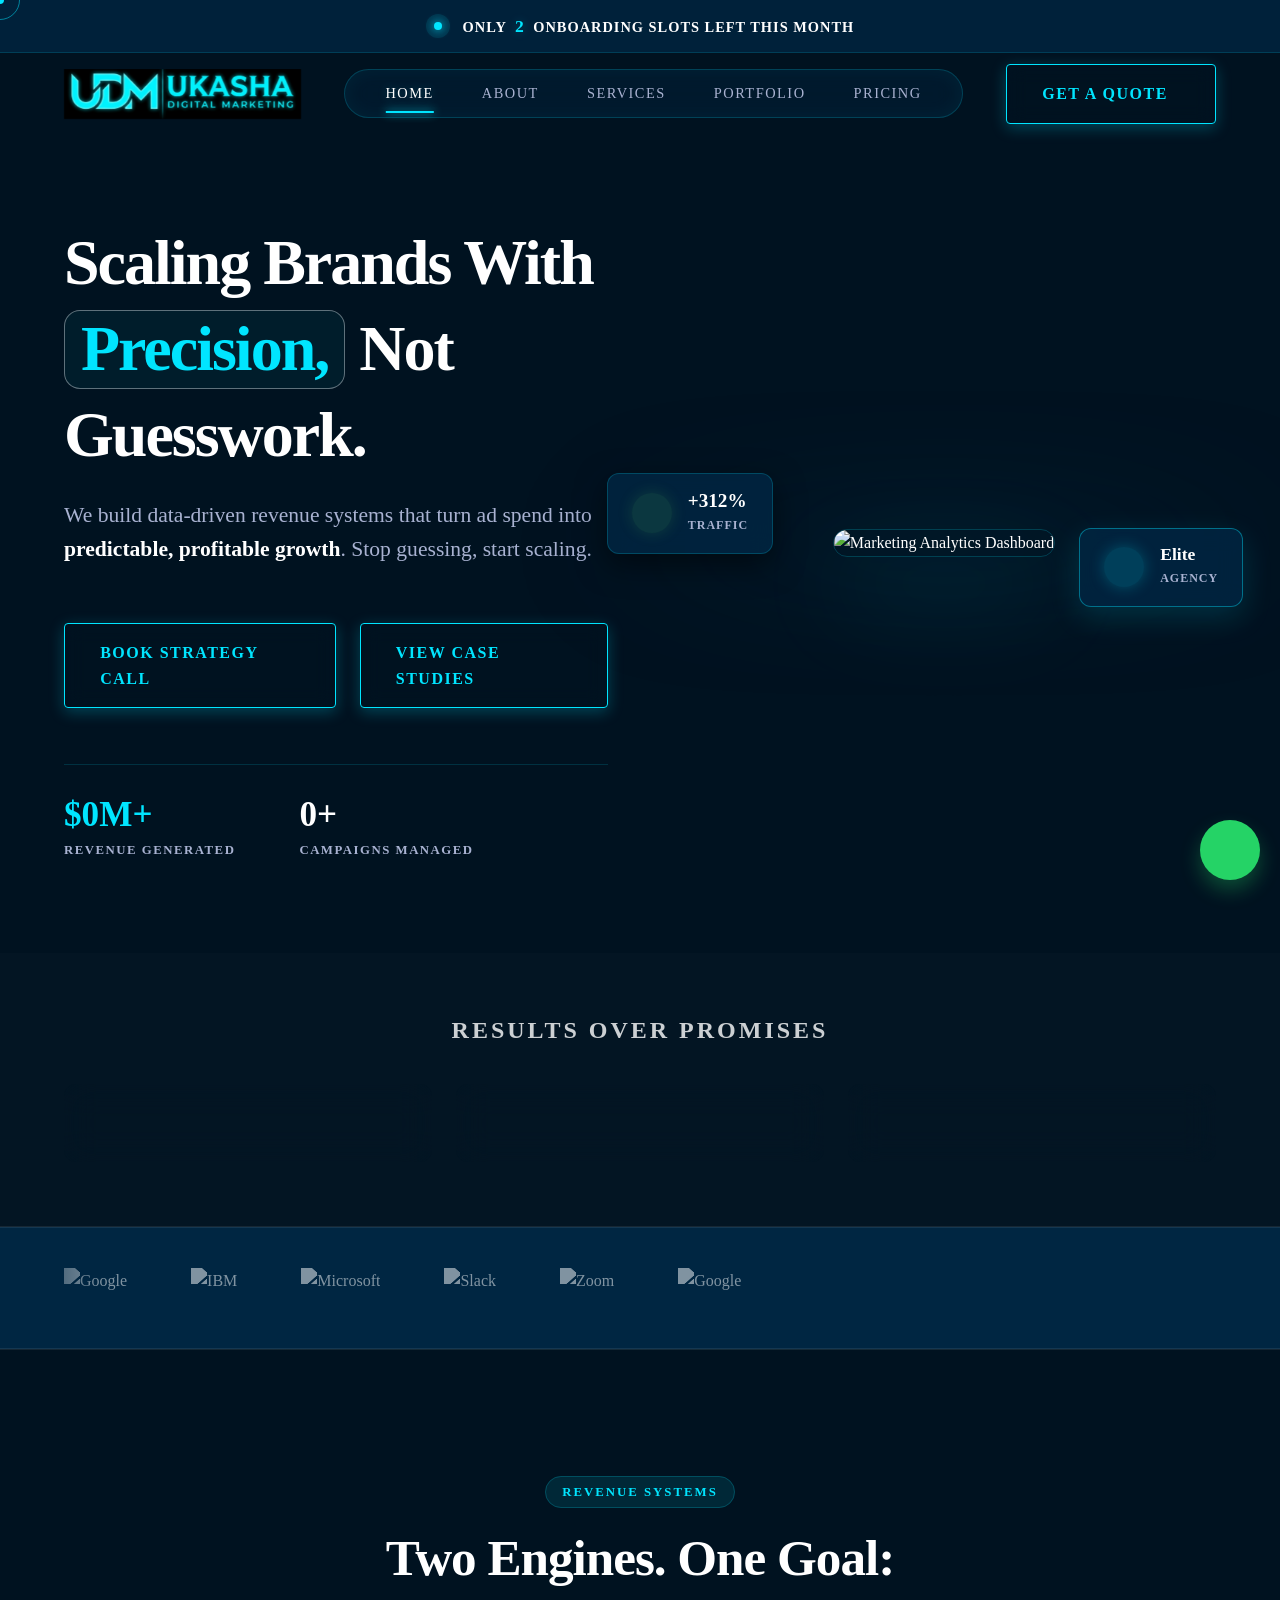
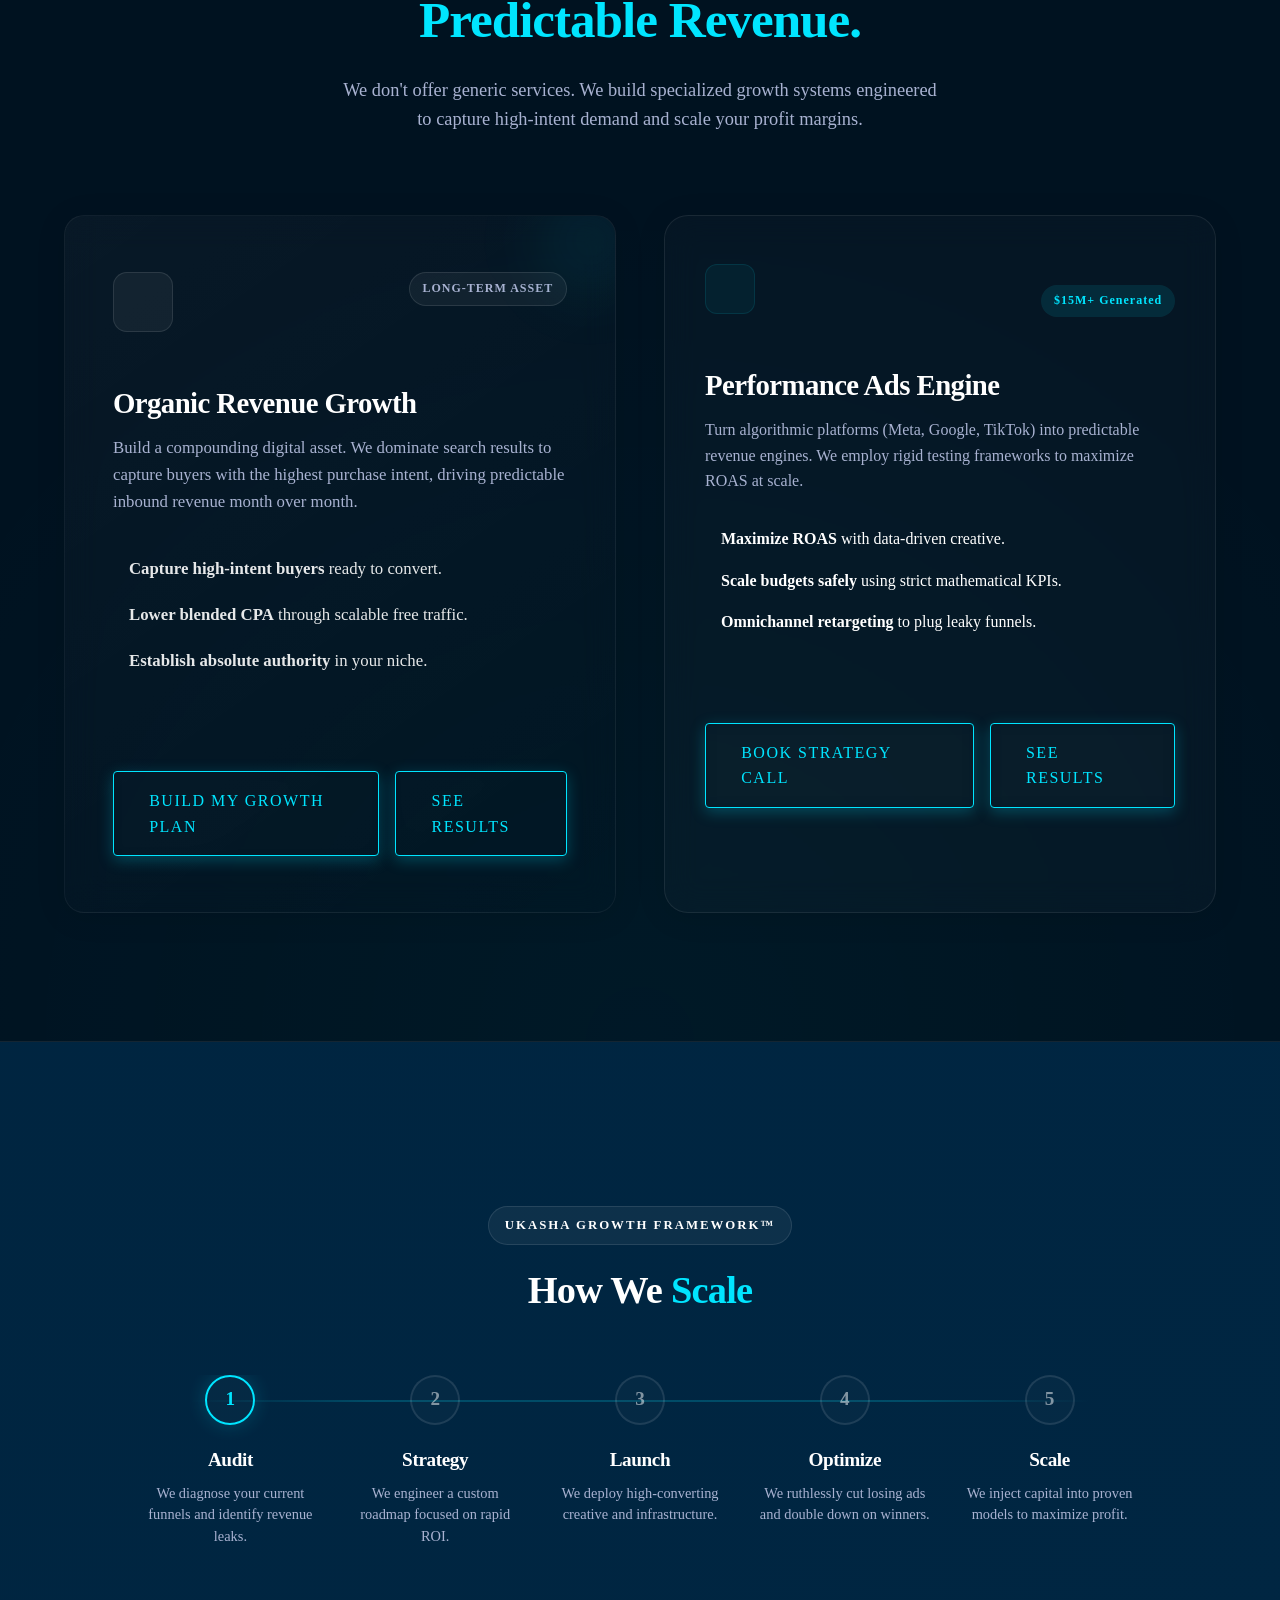
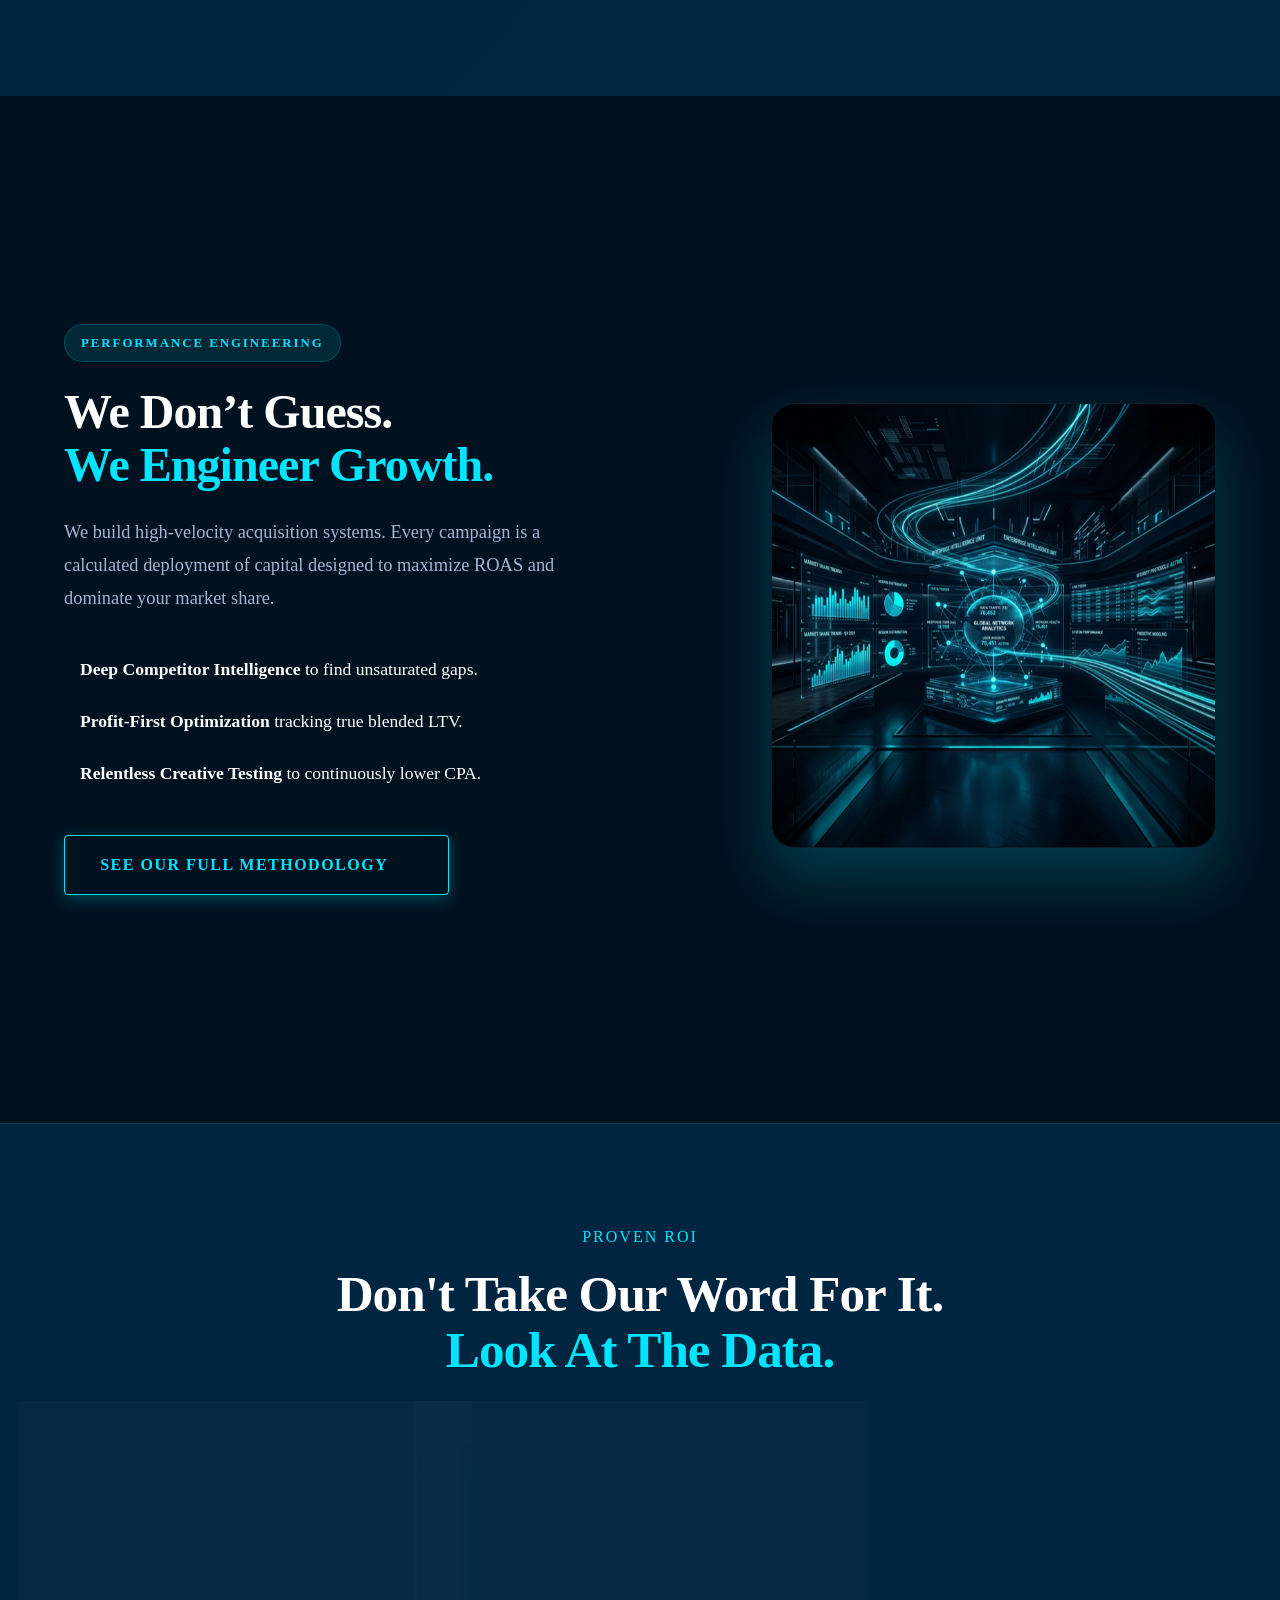
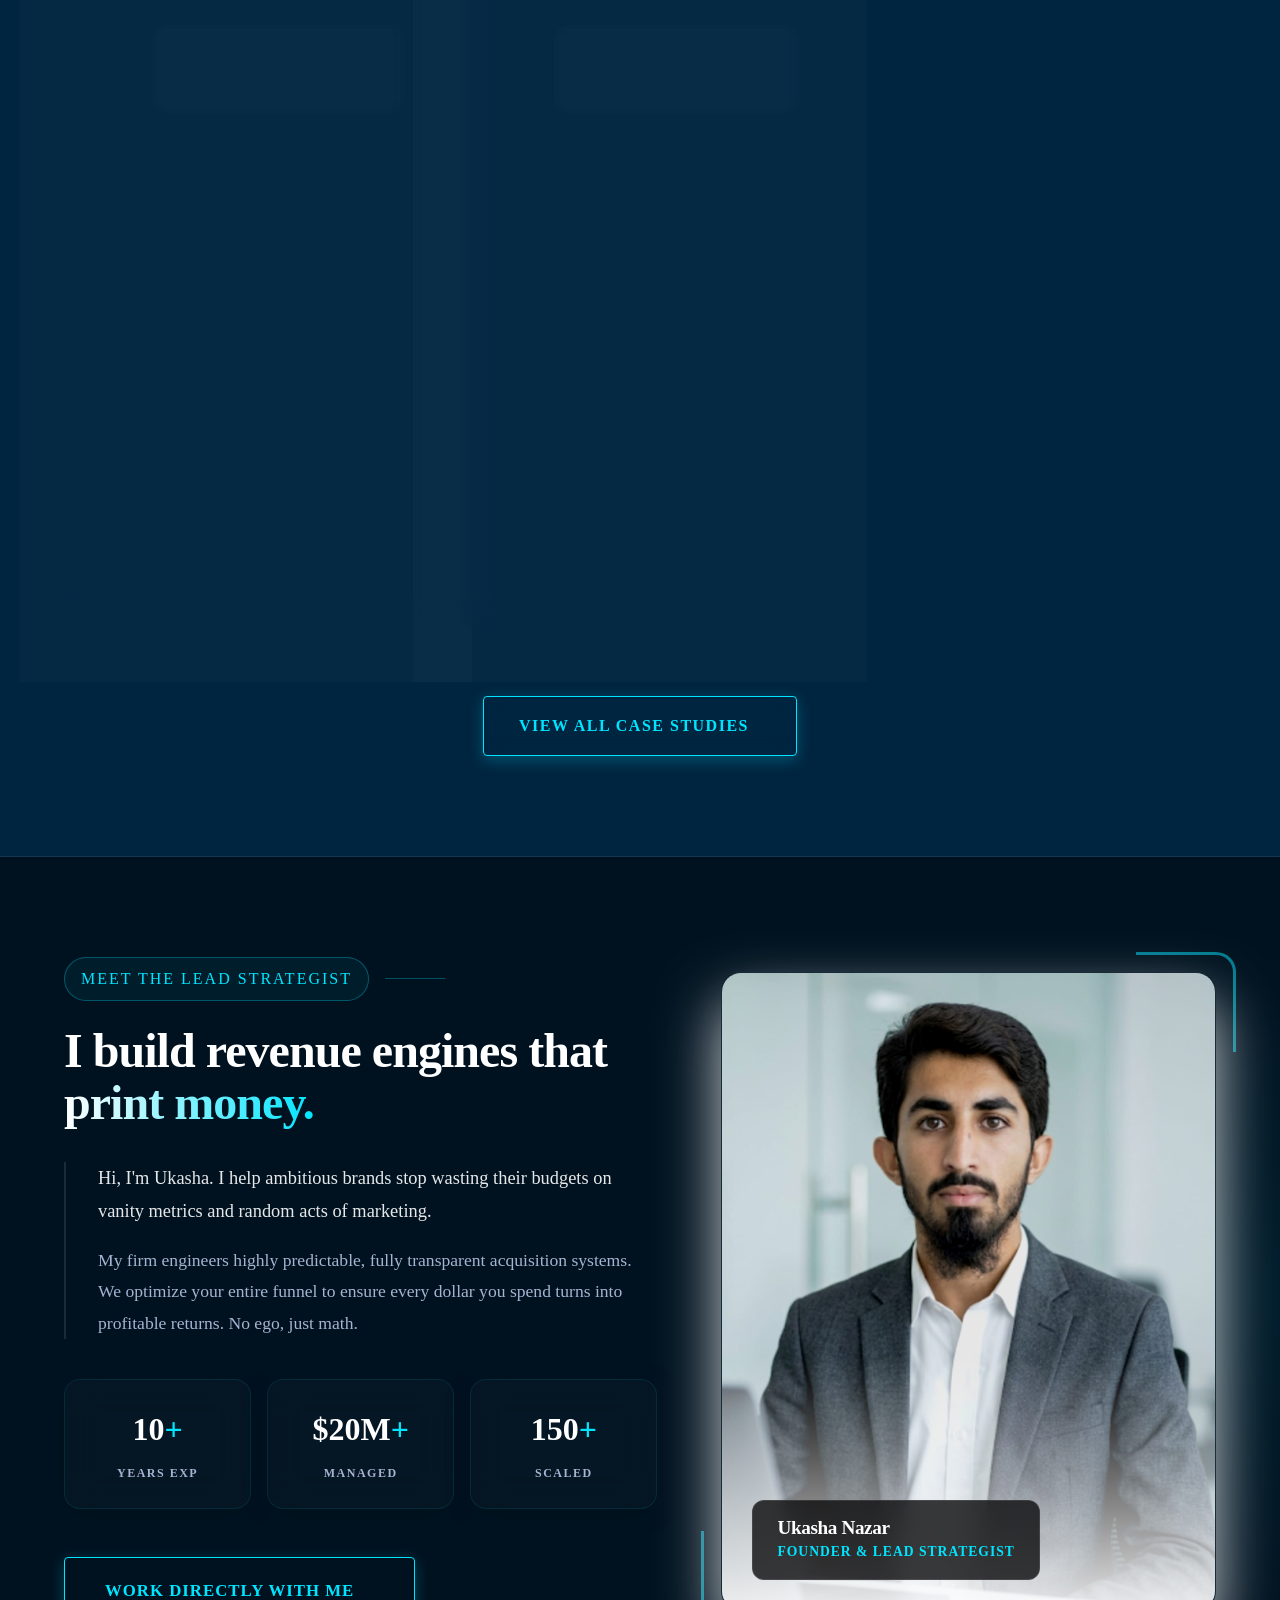
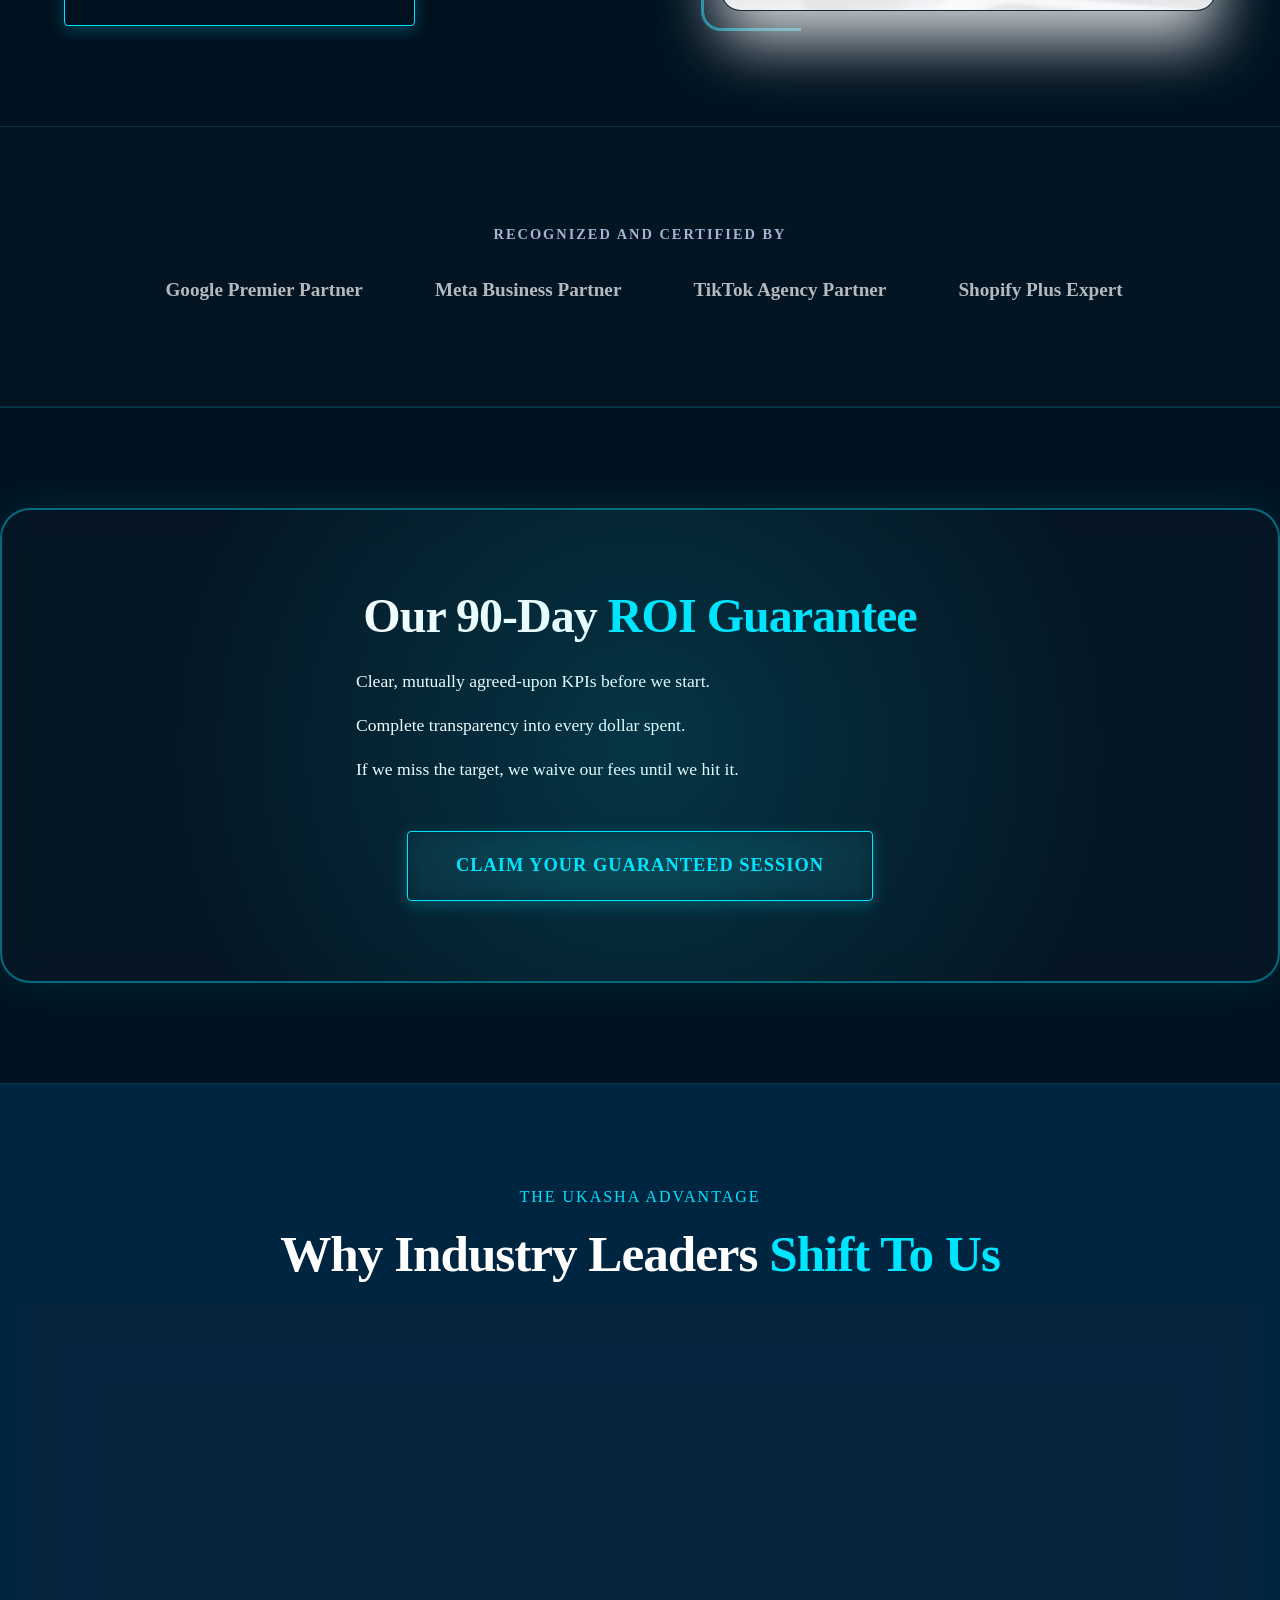
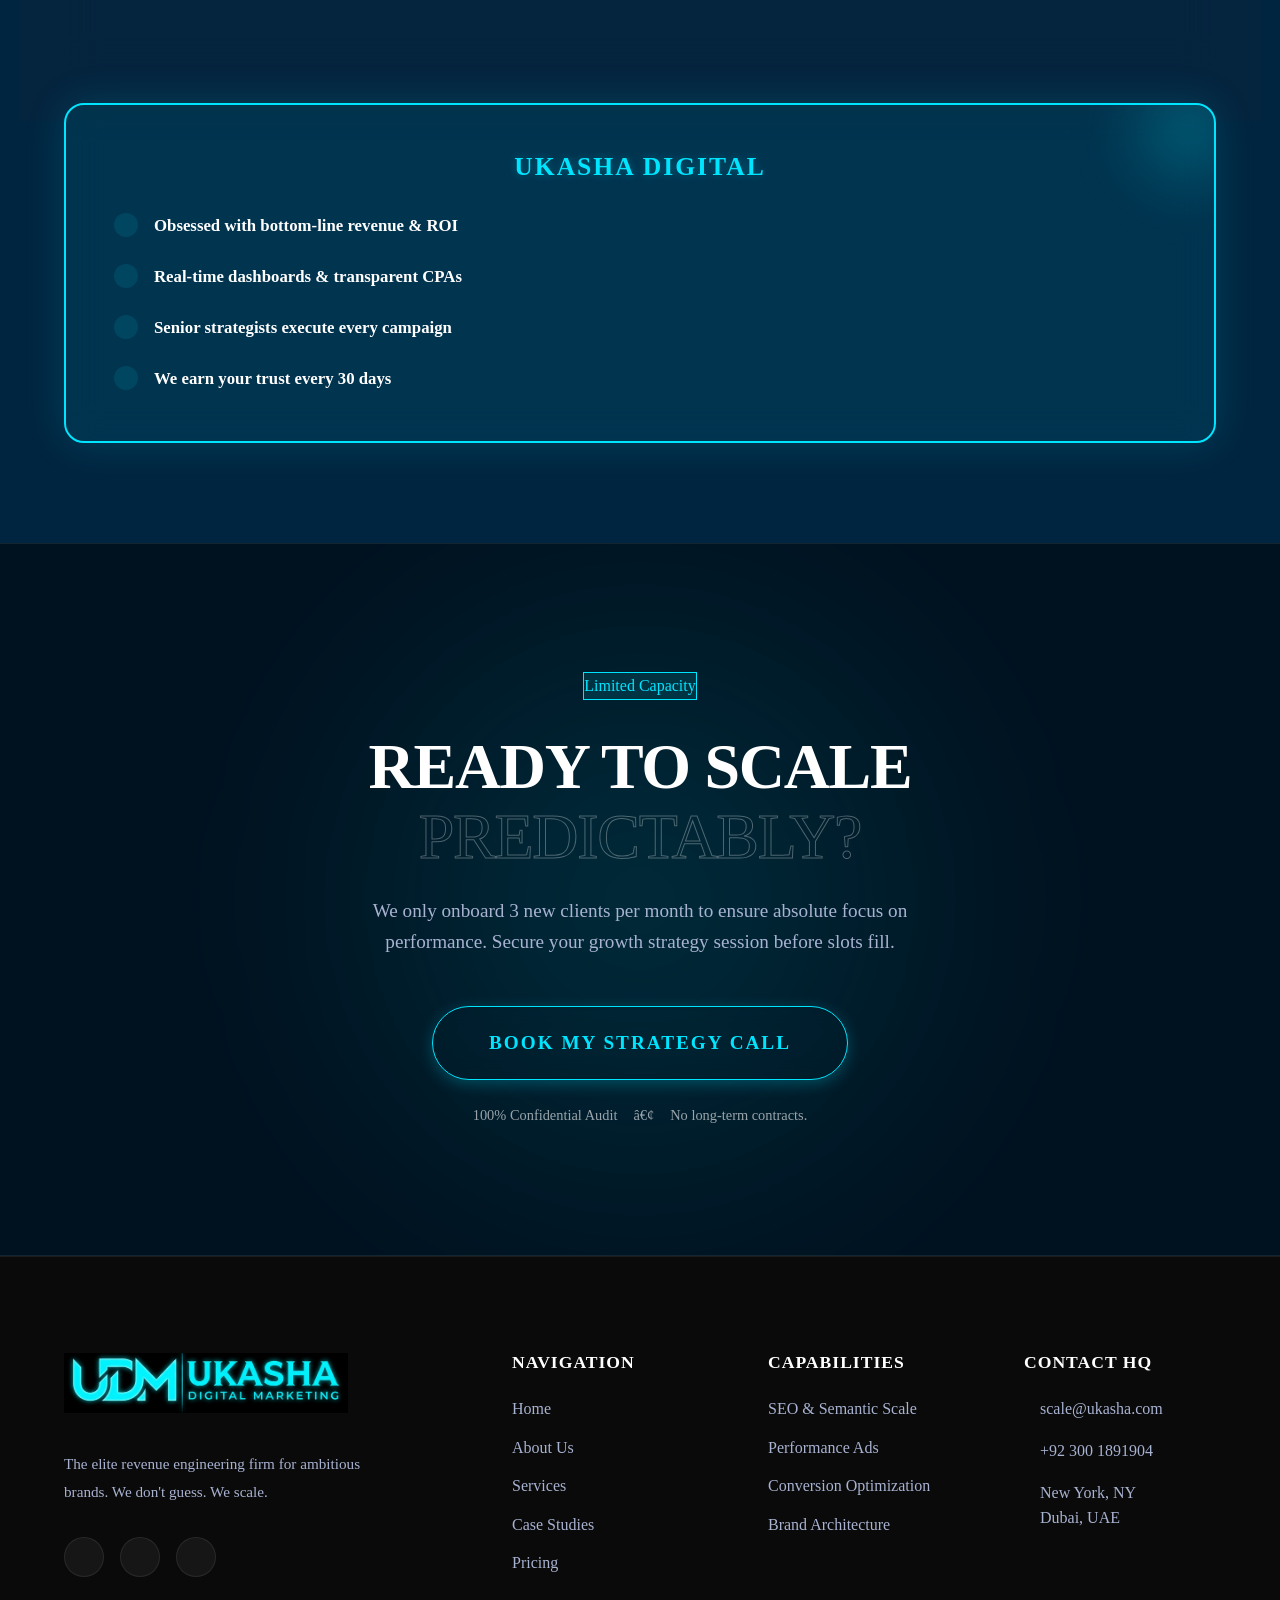
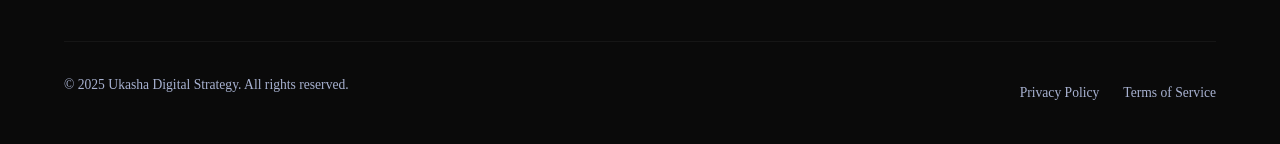
==== index.html @ 83109be3 "Add files via upload" ====
﻿<!DOCTYPE html>
<html lang="en">

<head>
    <meta charset="UTF-8">
    <meta name="viewport" content="width=device-width, initial-scale=1.0">
    <title>Ukasha Digital Marketer - Scaling Brands with Data</title>
    <meta name="description"
        content="Premium Digital Marketing Agency specializing in ROI-driven strategies, SEO, PPC, and Brand Identity.">
    <script src="https://unpkg.com/@phosphor-icons/web"></script>
    <link rel="stylesheet" href="./css/style.css">

    <!-- TRACKING PLACEHOLDERS (Replace IDs before deployment) -->
    <!-- Google Analytics (GA4) -->
    <script async src="https://www.googletagmanager.com/gtag/js?id=G-XXXXXXXXXX"></script>
    <script>
        window.dataLayer = window.dataLayer || [];
        function gtag() { dataLayer.push(arguments); }
        gtag('js', new Date());
        gtag('config', 'G-XXXXXXXXXX');
    </script>

    <!-- Meta Pixel Code -->
    <script>
        !function (f, b, e, v, n, t, s) {
            if (f.fbq) return; n = f.fbq = function () {
                n.callMethod ?
                    n.callMethod.apply(n, arguments) : n.queue.push(arguments)
            };
            if (!f._fbq) f._fbq = n; n.push = n; n.loaded = !0; n.version = '2.0';
            n.queue = []; t = b.createElement(e); t.async = !0;
            t.src = v; s = b.getElementsByTagName(e)[0];
            s.parentNode.insertBefore(t, s)
        }(window, document, 'script',
            'https://connect.facebook.net/en_US/fbevents.js');
        fbq('init', 'xxxxxxxxxxxxxxx'); // Insert Pixel ID here
        fbq('track', 'PageView');
    </script>
    <noscript><img height="1" width="1" style="display:none"
            src="https://www.facebook.com/tr?id=xxxxxxxxxxxxxxx&ev=PageView&noscript=1" /></noscript>

    <!-- TikTok Pixel Code -->
    <script>
        !function (w, d, t) {
            w.TiktokAnalyticsObject = t; var ttq = w[t] = w[t] || []; ttq.methods = ["page", "track", "identify", "instances", "debug", "on", "off", "once", "ready", "alias", "group", "enableCookie", "disableCookie"], ttq.setAndDefer = function (t, e) { t[e] = function () { t.push([e].concat(Array.prototype.slice.call(arguments, 0))) } }; for (var i = 0; i < ttq.methods.length; i++)ttq.setAndDefer(ttq, ttq.methods[i]); ttq.instance = function (t) { for (var e = ttq._i[t] || [], n = 0; n < ttq.methods.length; n++)ttq.setAndDefer(e, ttq.methods[n]); return e }, ttq.load = function (e, n) { var i = "https://analytics.tiktok.com/i18n/pixel/events.js"; ttq._i = ttq._i || {}, ttq._i[e] = [], ttq._i[e]._u = i, ttq._t = ttq._t || {}, ttq._t[e] = +new Date, ttq._o = ttq._o || {}, ttq._o[e] = n || {}; var o = document.createElement("script"); o.type = "text/javascript", o.async = !0, o.src = i + "?sdkid=" + e + "&lib=" + t; var a = document.getElementsByTagName("script")[0]; a.parentNode.insertBefore(o, a) };
            ttq.load('xxxxxxxxxxxxxxxxxx'); // Insert Pixel ID here
            ttq.page();
        }(window, document, 'ttq');
    </script>
    <!-- END TRACKING PLACEHOLDERS -->
</head>

<body>

    <!-- Custom Cursor -->
    <div class="cursor-dot"></div>
    <div class="cursor-outline"></div>

    <!-- Urgency Banner -->
    <div class="urgency-banner"
        style="display: flex; justify-content: center; align-items: center; gap: 0.8rem; padding: 0.75rem; background: rgba(0, 38, 66, 0.8); backdrop-filter: blur(20px); border-bottom: 1px solid rgba(0, 229, 255, 0.15); color: var(--text-light); font-size: 0.9rem; font-weight: 500; letter-spacing: 1px; z-index: 1000; position: relative; text-transform: uppercase;">
        <span class="glow-pulse"
            style="display: flex; align-items: center; justify-content: center; width: 24px; height: 24px; background: rgba(0, 229, 255, 0.1); border-radius: 50%;">
            <span
                style="width: 8px; height: 8px; background-color: var(--primary); border-radius: 50%; box-shadow: 0 0 10px var(--primary);"></span>
        </span>
        <span>Only <strong
                style="color: var(--primary); text-shadow: 0 0 10px var(--primary-glow); font-size: 1.1rem; margin: 0 4px;">2</strong>
            Onboarding Slots Left This Month</span>
    </div>

    <!-- Header Navigation -->
    <header>
        <div class="container nav-container">
            <a href="index.html" class="logo">
                <img src="logo-udm.png" alt="UDM Logo" style="height: 50px; width: auto; display: block;">
            </a>
            <nav class="nav-links">
                <a href="index.html">Home</a>
                <a href="about.html">About</a>
                <a href="services.html">Services</a>
                <a href="portfolio.html">Portfolio</a>
                <a href="pricing.html">Pricing</a>
            </nav>
            <a href="contact.html" class="btn btn-outline-gold header-btn">
                Get a Quote <i class="ph ph-arrow-up-right"></i>
            </a>
            <div class="mobile-toggle"><i class="ph ph-list"></i></div>
        </div>
    </header>

    <section class="hero">
        <div class="hero-glow"></div>
        <div class="container hero-grid grid">
            <div class="hero-content">
                <h1 class="animate-on-scroll text-reveal-anim"
                    style="font-size: clamp(2.5rem, 5vw, 5.5rem); line-height: 1.2; font-weight: 800; letter-spacing: -2px; margin-bottom: 1.5rem; color: #fff;">
                    <span style="white-space: nowrap;">Scaling Brands With</span>
                    <span class="glow-pulse"
                        style="display:inline-block; border-radius:16px; padding:0 1rem; border:1px solid rgba(236, 241, 242, 0.4); background: rgba(0, 229, 255, 0.05); backdrop-filter: blur(10px); color: var(--primary); font-weight: 800; margin: 0.5rem 0;">
                        Precision,
                    </span> Not Guesswork.
                </h1>
                <p class="animate-on-scroll slide-up-fade"
                    style="font-size: 1.35rem; max-width: 600px; color: var(--text-gray); line-height: 1.6; margin-bottom: 3.5rem; font-weight: 400;">
                    We build data-driven revenue systems that turn ad spend into <strong
                        style="color: var(--text-light); font-weight: 600;">predictable, profitable growth</strong>.
                    Stop guessing, start scaling.
                </p>
                <div class="hero-actions animate-on-scroll">
                    <a href="contact.html" class="btn btn-primary glow-pulse">Book Strategy Call</a>
                    <a href="portfolio.html" class="btn btn-outline">View Case Studies</a>
                </div>

                <!-- Elite Trust Strip (Hero Inner) -->
                <div class="animate-on-scroll hero-trust"
                    style="margin-top: 3.5rem; display: flex; gap: 4rem; border-top: 1px solid rgba(0, 229, 255, 0.15); padding-top: 2rem;">
                    <div>
                        <strong style="color: var(--primary); font-size: 2.2rem; display: block; line-height: 1;"
                            class="counter" data-target="15">$0M+</strong>
                        <span
                            style="color: var(--text-gray); font-size: 0.8rem; text-transform: uppercase; letter-spacing: 1.5px; margin-top: 0.5rem; display: block; font-weight: 600;">Revenue
                            Generated</span>
                    </div>
                    <div>
                        <strong style="color: var(--text-light); font-size: 2.2rem; display: block; line-height: 1;"
                            class="counter" data-target="100">0+</strong>
                        <span
                            style="color: var(--text-gray); font-size: 0.8rem; text-transform: uppercase; letter-spacing: 1.5px; margin-top: 0.5rem; display: block; font-weight: 600;">Campaigns
                            Managed</span>
                    </div>
                </div>
            </div>

            <div class="hero-image animate-on-scroll">
                <div class="hero-image-inner">
                    <!-- Intense Cinematic Glow behind image -->
                    <div
                        style="position: absolute; top: 50%; left: 50%; width: 140%; height: 140%; transform: translate(-50%, -50%); background: radial-gradient(ellipse at center, rgba(0, 229, 255, 0.25) 0%, rgba(0, 38, 66, 0.6) 40%, transparent 70%); filter: blur(60px); z-index: 0; pointer-events: none;">
                    </div>

                    <img src="https://images.unsplash.com/photo-1460925895917-afdab827c52f?q=80&w=600&auto=format&fit=crop"
                        alt="Marketing Analytics Dashboard"
                        style="width: 100%; height: auto; border-radius: 16px; object-fit: cover; box-shadow: 0 40px 100px rgba(0, 229, 255, 0.15); border: 1px solid rgba(0, 229, 255, 0.2); position: relative; z-index: 1;">

                    <div class="floating-badge badge-1 glass-panel float-complex"
                        style="bottom: 12%; left: -12%; padding: 1rem 1.5rem; border: 1px solid rgba(0, 229, 255, 0.2); border-radius: 12px; z-index: 2; transition-delay: 0.2s; background: rgba(0, 38, 66, 0.85); backdrop-filter: blur(12px); box-shadow: 0 10px 30px rgba(0,0,0,0.5);">
                        <div style="display: flex; align-items: center; gap: 1rem;">
                            <div
                                style="width: 40px; height: 40px; background: rgba(76, 175, 80, 0.15); border-radius: 50%; display: flex; align-items: center; justify-content: center; box-shadow: 0 0 15px rgba(76, 175, 80, 0.2);">
                                <i class="ph-bold ph-trend-up" style="color: #4CAF50; font-size: 1.2rem;"></i>
                            </div>
                            <div>
                                <strong
                                    style="display: block; font-size: 1.2rem; line-height: 1.1; color: #fff;">+312%</strong>
                                <span
                                    style="font-size: 0.75rem; color: var(--text-gray); text-transform: uppercase; letter-spacing: 1px; font-weight: 600;">Traffic</span>
                            </div>
                        </div>
                    </div>

                    <div class="floating-badge badge-2 glass-panel float-complex"
                        style="top: -5%; right: -5%; padding: 1rem 1.5rem; border: 1px solid rgba(0, 229, 255, 0.4); border-radius: 12px; z-index: 2; transition-delay: 0.4s; animation-delay: 1s; background: rgba(0, 38, 66, 0.85); backdrop-filter: blur(12px); box-shadow: 0 10px 30px rgba(0, 229, 255, 0.15);">
                        <div style="display: flex; align-items: center; gap: 1rem;">
                            <div
                                style="width: 40px; height: 40px; background: rgba(0, 229, 255, 0.15); border-radius: 50%; display: flex; align-items: center; justify-content: center; box-shadow: 0 0 15px var(--primary-glow);">
                                <i class="ph-fill ph-check-circle"
                                    style="color: var(--primary); font-size: 1.2rem;"></i>
                            </div>
                            <div>
                                <strong
                                    style="display: block; font-size: 1.1rem; line-height: 1.1; color: #fff;">Elite</strong>
                                <span
                                    style="font-size: 0.75rem; color: var(--text-gray); text-transform: uppercase; letter-spacing: 1px; font-weight: 600;">Agency</span>
                            </div>
                        </div>
                    </div>
                </div>
            </div>
        </div>
    </section>

    <!-- NEW: Results Over Promises (Elite Add-on) -->
    <section
        style="padding: 4rem 0; background: rgba(255,255,255,0.01); border-bottom: 1px solid var(--border-subtle);">
        <div class="container">
            <div class="text-center animate-on-scroll" style="margin-bottom: 2.5rem;">
                <h3
                    style="font-size: 1.5rem; color: rgba(255,255,255,0.8); text-transform: uppercase; letter-spacing: 3px;">
                    Results Over Promises</h3>
            </div>

            <div class="grid" style="grid-template-columns: repeat(auto-fit, minmax(300px, 1fr)); gap: 1.5rem;">
                <div class="glass-panel text-center animate-on-scroll"
                    style="padding: 1.5rem; border-radius: 12px; display: flex; align-items: center; justify-content: center; gap: 1rem; border: 1px solid rgba(0, 229, 255, 0.2);">
                    <i class="ph-fill ph-check-circle" style="color: var(--primary); font-size: 1.5rem;"></i>
                    <strong style="font-size: 1.1rem; letter-spacing: 0.5px;">Revenue Growth Focused</strong>
                </div>

                <div class="glass-panel text-center animate-on-scroll"
                    style="padding: 1.5rem; border-radius: 12px; display: flex; align-items: center; justify-content: center; gap: 1rem; border: 1px solid rgba(0, 229, 255, 0.2); transition-delay: 0.1s;">
                    <i class="ph-fill ph-check-circle" style="color: var(--primary); font-size: 1.5rem;"></i>
                    <strong style="font-size: 1.1rem; letter-spacing: 0.5px;">Full Funnel Strategy</strong>
                </div>

                <div class="glass-panel text-center animate-on-scroll"
                    style="padding: 1.5rem; border-radius: 12px; display: flex; align-items: center; justify-content: center; gap: 1rem; border: 1px solid rgba(0, 229, 255, 0.2); transition-delay: 0.2s;">
                    <i class="ph-fill ph-check-circle" style="color: var(--primary); font-size: 1.5rem;"></i>
                    <strong style="font-size: 1.1rem; letter-spacing: 0.5px;">ROI Driven Optimization</strong>
                </div>
            </div>
        </div>
    </section>

    <!-- Client Logos Ticker -->
    <div class="client-logos">
        <div class="container logos-slide">
            <img src="https://upload.wikimedia.org/wikipedia/commons/2/2f/Google_2015_logo.svg" alt="Google"
                loading="lazy">
            <img src="https://upload.wikimedia.org/wikipedia/commons/5/51/IBM_logo.svg" alt="IBM" loading="lazy">
            <img src="https://upload.wikimedia.org/wikipedia/commons/9/96/Microsoft_logo_%282012%29.svg" alt="Microsoft"
                loading="lazy">
            <img src="https://upload.wikimedia.org/wikipedia/commons/b/b9/Slack_Technologies_Logo.svg" alt="Slack"
                loading="lazy">
            <img src="https://upload.wikimedia.org/wikipedia/commons/0/08/Zoom_logo.svg" alt="Zoom" loading="lazy">
            <img src="https://upload.wikimedia.org/wikipedia/commons/2/2f/Google_2015_logo.svg" alt="Google"
                loading="lazy">
        </div>
    </div>

    <!-- Growth Systems Overview (Redesigned Services) -->
    <section class="services-mini"
        style="padding: 8rem 0; position: relative; border-bottom: 1px solid var(--border-subtle); background: radial-gradient(circle at 50% 100%, rgba(0, 229, 255, 0.03) 0%, transparent 60%);">
        <!-- Background Glow -->
        <div class="glow-pulse"
            style="position: absolute; top: 30%; right: 0; width: 400px; height: 400px; background: radial-gradient(circle, var(--primary-glow) 0%, transparent 70%); filter: blur(80px); z-index: -1;">
        </div>

        <div class="container text-center animate-on-scroll" style="margin-bottom: 5rem;">
            <span class="tag"
                style="background: rgba(0, 229, 255, 0.1); color: var(--primary); border: 1px solid rgba(0, 229, 255, 0.2); text-transform: uppercase; letter-spacing: 2px; padding: 0.5rem 1rem; border-radius: 50px; font-size: 0.8rem; font-weight: 700;">
                <i class="ph-fill ph-rocket"></i> Revenue Systems
            </span>
            <h2 style="margin-top: 1.5rem; font-size: clamp(2.2rem, 4vw, 3.5rem); line-height: 1.2;">Two Engines. One
                Goal:<br><span class="text-primary">Predictable Revenue.</span></h2>
            <p style="color: var(--text-gray); font-size: 1.15rem; max-width: 600px; margin: 1.5rem auto 0 auto;">
                We don't offer generic services. We build specialized growth systems engineered to capture high-intent
                demand and scale your profit margins.
            </p>
        </div>

        <div class="container services-mini-grid grid"
            style="grid-template-columns: repeat(auto-fit, minmax(400px, 1fr)); gap: 3rem;">

            <!-- Service 1: SEO -->
            <div class="service-mini-card animate-on-scroll glass-panel" data-tilt data-tilt-glare="true"
                data-tilt-max-glare="0.2"
                style="padding: 3.5rem 3rem; display: flex; flex-direction: column; border-radius: 20px; border: 1px solid rgba(255,255,255,0.05); background: linear-gradient(145deg, rgba(255,255,255,0.03) 0%, transparent 100%); position: relative; overflow: hidden;">
                <!-- Subtle Gradient Depth -->
                <div
                    style="position: absolute; top: -50px; right: -50px; width: 150px; height: 150px; background: radial-gradient(circle, rgba(0, 229, 255, 0.1) 0%, transparent 70%); filter: blur(30px);">
                </div>

                <div
                    style="display: flex; justify-content: space-between; align-items: flex-start; margin-bottom: 2rem;">
                    <div class="service-mini-icon"
                        style="width: 60px; height: 60px; background: rgba(255,255,255,0.05); border: 1px solid rgba(255,255,255,0.1); border-radius: 14px; display: flex; align-items: center; justify-content: center; font-size: 1.8rem;">
                        <i class="ph ph-magnifying-glass" style="color: var(--text-light);"></i>
                    </div>
                    <div
                        style="background: rgba(255,255,255,0.05); padding: 0.4rem 0.8rem; border-radius: 50px; font-size: 0.75rem; color: var(--text-gray); font-weight: 600; text-transform: uppercase; letter-spacing: 1px; border: 1px solid rgba(255,255,255,0.1);">
                        Long-Term Asset
                    </div>
                </div>

                <h4 style="font-size: 1.8rem; margin-bottom: 1rem; font-weight: 700;">Organic Revenue Growth</h4>
                <p style="color: var(--text-gray); margin-bottom: 2.5rem; font-size: 1.05rem; line-height: 1.6;">Build a
                    compounding digital asset. We dominate search results to capture buyers with the highest purchase
                    intent, driving predictable inbound revenue month over month.</p>

                <ul class="service-benefits"
                    style="list-style: none; padding: 0; margin-bottom: 3rem; display: flex; flex-direction: column; gap: 1.2rem;">
                    <li style="display: flex; align-items: flex-start; gap: 1rem;">
                        <i class="ph-fill ph-check-circle"
                            style="color: var(--primary); font-size: 1.2rem; margin-top: 3px;"></i>
                        <span style="color: rgba(255,255,255,0.9); font-size: 1.05rem;"><strong>Capture high-intent
                                buyers</strong> ready to convert.</span>
                    </li>
                    <li style="display: flex; align-items: flex-start; gap: 1rem;">
                        <i class="ph-fill ph-check-circle"
                            style="color: var(--primary); font-size: 1.2rem; margin-top: 3px;"></i>
                        <span style="color: rgba(255,255,255,0.9); font-size: 1.05rem;"><strong>Lower blended
                                CPA</strong> through scalable free traffic.</span>
                    </li>
                    <li style="display: flex; align-items: flex-start; gap: 1rem;">
                        <i class="ph-fill ph-check-circle"
                            style="color: var(--primary); font-size: 1.2rem; margin-top: 3px;"></i>
                        <span style="color: rgba(255,255,255,0.9); font-size: 1.05rem;"><strong>Establish absolute
                                authority</strong> in your niche.</span>
                    </li>
                </ul>

                <div class="services-cta">
                    <a href="contact.html" class="btn btn-primary glow-pulse">Build My Growth Plan</a>
                    <a href="portfolio.html" class="btn btn-outline">See Results</a>
                </div>
            </div>

            <!-- Service 2: Ads -->
            <div class="service-mini-card animate-on-scroll glass-panel" data-tilt data-tilt-glare="true"
                data-tilt-max-glare="0.2">
                <!-- Subtle Gradient Depth -->
                <div class="card-glow"></div>

                <div class="card-header">
                    <div class="service-mini-icon">
                        <i class="ph ph-trend-up"></i>
                    </div>
                    <div class="service-badge">
                        $15M+ Generated
                    </div>
                </div>

                <h4 class="service-title">Performance Ads Engine</h4>
                <p class="service-desc">Turn algorithmic platforms (Meta, Google, TikTok) into predictable revenue
                    engines. We employ rigid testing frameworks to maximize ROAS at scale.</p>

                <ul class="service-benefits">
                    <li>
                        <i class="ph-fill ph-check-circle"></i>
                        <span><strong>Maximize ROAS</strong> with data-driven creative.</span>
                    </li>
                    <li>
                        <i class="ph-fill ph-check-circle"></i>
                        <span><strong>Scale budgets safely</strong> using strict mathematical KPIs.</span>
                    </li>
                    <li>
                        <i class="ph-fill ph-check-circle"></i>
                        <span><strong>Omnichannel retargeting</strong> to plug leaky funnels.</span>
                    </li>
                </ul>

                <div class="services-cta">
                    <a href="contact.html" class="btn btn-primary glow-pulse">Book Strategy Call</a>
                    <a href="portfolio.html" class="btn btn-outline">See Results</a>
                </div>
            </div>

        </div>
    </section>

    <!-- NEW: 5-Step Process Timeline -->
    <section class="process-section section-padding bg-pan"
        style="background: linear-gradient(135deg, var(--bg-surface-light) 0%, var(--bg-surface) 100%);">
        <div class="container text-center animate-on-scroll" style="margin-top: 4rem; position: relative;">
            <span class="tag"
                style="background: rgba(255,255,255,0.05); color: var(--text-light); border: 1px solid rgba(255,255,255,0.1); text-transform: uppercase; letter-spacing: 2px; padding: 0.5rem 1rem; border-radius: 50px; font-size: 0.8rem; font-weight: 700; margin-bottom: 1.5rem; display: inline-block;">
                <i class="ph-fill ph-cube"></i> Ukasha Growth Framework™
            </span>
            <h3 style="margin-bottom: 4rem; font-size: clamp(2rem, 3vw, 2.5rem);">How We <span
                    class="text-primary">Scale</span></h3>

            <!-- Animated Connecting Line -->
            <div
                style="position: absolute; top: 65%; left: 10%; width: 80%; height: 2px; background: linear-gradient(90deg, rgba(0, 229, 255, 0) 0%, rgba(0, 229, 255, 0.3) 50%, rgba(0, 229, 255, 0) 100%); z-index: 0; display: none;">
            </div>

            <style>
                @media (min-width: 1024px) {
                    .process-timeline {
                        position: relative;
                    }

                    .process-timeline::before {
                        content: '';
                        position: absolute;
                        top: 25px;
                        /* aligns with the center of the icons */
                        left: 5%;
                        width: 90%;
                        height: 2px;
                        background: linear-gradient(90deg, transparent 0%, rgba(0, 229, 255, 0.2) 20%, rgba(0, 229, 255, 0.2) 80%, transparent 100%);
                        z-index: 0;
                    }
                }
            </style>

            <div class="process-timeline"
                style="display: flex; justify-content: space-between; position: relative; width: 100%; gap: 1.5rem; overflow-x: auto; padding-bottom: 2rem;">

                <div class="process-step animate-on-scroll slide-up-fade"
                    style="flex: 1; min-width: 160px; position: relative; z-index: 1;">
                    <div class="step-number">1</div>
                    <h5 style="font-size: 1.2rem; margin-bottom: 0.8rem; color: var(--text-light);">Audit</h5>
                    <p style="font-size: 0.9rem; color: var(--text-gray); line-height: 1.5;">We diagnose your current
                        funnels and identify revenue leaks.</p>
                </div>

                <div class="process-step animate-on-scroll slide-up-fade"
                    style="flex: 1; min-width: 160px; position: relative; z-index: 1; animation-delay: 0.1s;">
                    <div class="step-number">2</div>
                    <h5 style="font-size: 1.2rem; margin-bottom: 0.8rem; color: var(--text-light);">Strategy</h5>
                    <p style="font-size: 0.9rem; color: var(--text-gray); line-height: 1.5;">We engineer a custom
                        roadmap
                        focused on rapid ROI.</p>
                </div>

                <div class="process-step animate-on-scroll slide-up-fade"
                    style="flex: 1; min-width: 160px; position: relative; z-index: 1; animation-delay: 0.2s;">
                    <div class="step-number">3</div>
                    <h5 style="font-size: 1.2rem; margin-bottom: 0.8rem; color: var(--text-light);">Launch</h5>
                    <p style="font-size: 0.9rem; color: var(--text-gray); line-height: 1.5;">We deploy high-converting
                        creative and infrastructure.</p>
                </div>

                <div class="process-step animate-on-scroll slide-up-fade"
                    style="flex: 1; min-width: 160px; position: relative; z-index: 1; animation-delay: 0.3s;">
                    <div class="step-number">4</div>
                    <h5 style="font-size: 1.2rem; margin-bottom: 0.8rem; color: var(--text-light);">Optimize</h5>
                    <p style="font-size: 0.9rem; color: var(--text-gray); line-height: 1.5;">We ruthlessly cut losing
                        ads
                        and double down on winners.</p>
                </div>

                <div class="process-step animate-on-scroll slide-up-fade"
                    style="flex: 1; min-width: 160px; position: relative; z-index: 1; animation-delay: 0.4s;">
                    <div class="step-number">5</div>
                    <h5 style="font-size: 1.2rem; margin-bottom: 0.8rem; color: var(--text-light);">Scale</h5>
                    <p style="font-size: 0.9rem; color: var(--text-gray); line-height: 1.5;">We inject capital into
                        proven
                        models to maximize profit.</p>
                </div>


            </div>
        </div>
    </section>

    <!-- Split Section / Process -->
    <section class="intro-section" style="background: var(--bg-base); padding: 8rem 0;">
        <div class="container grid intro-grid"
            style="grid-template-columns: 1.2fr 1fr; align-items: center; gap: 4rem;">
            <div class="intro-content animate-on-scroll">
                <span class="tag"
                    style="background: var(--primary-light-alpha); color: var(--primary); border: 1px solid rgba(0, 229, 255, 0.2); text-transform: uppercase; letter-spacing: 2px; padding: 0.5rem 1rem; border-radius: 50px; font-size: 0.8rem; font-weight: 700; margin-bottom: 1.5rem; display: inline-block;">
                    <i class="ph-fill ph-strategy"></i> Performance Engineering
                </span>
                <h2 style="font-size: clamp(2.2rem, 4vw, 3rem); margin-bottom: 1.5rem; line-height: 1.1;">We Don’t
                    Guess.<br><span class="text-primary">We Engineer Growth.</span></h2>
                <p style="margin-top: 1rem; font-size: 1.15rem; color: var(--text-gray); line-height: 1.8;">We build
                    high-velocity acquisition systems. Every campaign is a calculated deployment of capital designed to
                    maximize ROAS and dominate your market share.</p>

                <ul
                    style="margin-top: 2.5rem; display: flex; flex-direction: column; gap: 1.5rem; list-style: none; padding: 0;">
                    <li style="display: flex; align-items: flex-start; gap: 1rem;">
                        <i class="ph-fill ph-check-circle"
                            style="color: var(--primary); font-size: 1.3rem; margin-top: 3px;"></i>
                        <span style="font-size: 1.1rem; color: var(--text-light);"><strong>Deep Competitor
                                Intelligence</strong> to find
                            unsaturated gaps.</span>
                    </li>
                    <li style="display: flex; align-items: flex-start; gap: 1rem;">
                        <i class="ph-fill ph-check-circle"
                            style="color: var(--primary); font-size: 1.3rem; margin-top: 3px;"></i>
                        <span style="font-size: 1.1rem; color: var(--text-light);"><strong>Profit-First
                                Optimization</strong> tracking true
                            blended LTV.</span>
                    </li>
                    <li style="display: flex; align-items: flex-start; gap: 1rem;">
                        <i class="ph-fill ph-check-circle"
                            style="color: var(--primary); font-size: 1.3rem; margin-top: 3px;"></i>
                        <span style="font-size: 1.1rem; color: var(--text-light);"><strong>Relentless Creative
                                Testing</strong> to continuously
                            lower CPA.</span>
                    </li>
                </ul>

                <a href="about.html" class="btn btn-outline-gold"
                    style="margin-top: 3rem; display: inline-flex; align-items: center; justify-content: center;">See
                    Our Full Methodology <i class="ph-bold ph-arrow-right" style="margin-left: 0.8rem;"></i></a>
            </div>
            <div class="intro-images animate-on-scroll">
                <div class="intro-img-wrapper" data-tilt data-tilt-max="10" data-tilt-glare="true"
                    data-tilt-max-glare="0.3"
                    style="border-radius: 24px; overflow: hidden; box-shadow: 0 30px 60px var(--primary-shadow); border: 1px solid rgba(255,255,255,0.05); transform-style: preserve-3d; transition: transform 0.3s ease;">
                    <img src="performance-engineering.png" alt="Performance Engineering Data Dashboard" loading="lazy"
                        style="width: 100%; height: auto; display: block; transform: translateZ(20px);">
                </div>
            </div>
        </div>
    </section>

    <!-- Case Studies / Results Showcase -->
    <section class="section-padding"
        style="position: relative; background: var(--bg-surface-light); border-top: 1px solid var(--border-subtle); border-bottom: 1px solid var(--border-subtle);">
        <!-- Glow -->
        <div
            style="position: absolute; top: 10%; left: -20%; width: 50% !important; height: 50%; background: radial-gradient(circle, var(--primary-glow) 0%, transparent 60%); filter: blur(100px); z-index: -1;">
        </div>

        <div class="container text-center animate-on-scroll" style="margin-bottom: 4rem;">
            <span class="tag" style="color: var(--primary); text-transform: uppercase; letter-spacing: 2px;"><i
                    class="ph-fill ph-chart-line-up"></i> Proven ROI</span>
            <h2 style="margin-top: 1rem;">Don't Take Our Word For It.<br><span class="text-primary">Look At The
                    Data.</span></h2>
        </div>

        <div class="container grid services-mini-grid">
            <!-- Case Study 1 -->
            <div class="glass-panel animate-on-scroll" data-tilt data-tilt-glare="true" data-tilt-max-glare="0.2"
                style="padding: 0; border-radius: 24px; overflow: hidden; display: flex; flex-direction: column;">
                <div style="position: relative; height: 250px;">
                    <img src="https://images.unsplash.com/photo-1551288049-bebda4e38f71?q=80&w=800&auto=format&fit=crop"
                        style="width: 100%; height: 100%; object-fit: cover;" loading="lazy"
                        alt="Ad Performance Dashboard">
                    <!-- Stat Highlight Box -->
                    <div
                        style="position: absolute; bottom: -20px; right: 20px; background: rgba(255,255,255,0.9); backdrop-filter: blur(10px); color: var(--text-light); padding: 1rem 1.5rem; border-radius: 12px; font-weight: 700; border: 1px solid var(--primary); box-shadow: 0 10px 30px rgba(255,255,255,0.5);">
                        <span
                            style="display: block; font-size: 0.8rem; color: var(--text-gray); text-transform: uppercase; letter-spacing: 1px; margin-bottom: 0.2rem;">90-Day
                            Result</span>
                        <strong style="font-size: 1.2rem; color: var(--primary);">+312% Revenue Growth</strong>
                    </div>
                </div>

                <div style="padding: 3.5rem 2.5rem 2.5rem 2.5rem;">
                    <div
                        style="display: flex; justify-content: space-between; align-items: baseline; margin-bottom: 0.5rem; border-bottom: 1px solid rgba(255,255,255,0.1); padding-bottom: 1rem;">
                        <h3 style="margin: 0;">Global Tech SaaS</h3>
                    </div>

                    <p style="color: var(--text-gray); font-style: italic; font-size: 0.95rem; margin-bottom: 1.5rem;">
                        Scaled from $125k to $525k/mo while slashing blended CPA by 40%.</p>

                    <div style="display: grid; grid-template-columns: 1fr 1fr; gap: 1rem; margin-bottom: 1.5rem;">
                        <div>
                            <span
                                style="display: block; font-size: 0.8rem; color: var(--text-gray); text-transform: uppercase;">Problem</span>
                            <strong style="font-size: 0.95rem;">High CPA & Low Lead Quality</strong>
                        </div>
                        <div>
                            <span
                                style="display: block; font-size: 0.8rem; color: var(--text-gray); text-transform: uppercase;">Strategy</span>
                            <strong style="font-size: 0.95rem;">Search intent & B2B retargeting</strong>
                        </div>
                    </div>

                    <div
                        style="display: grid; grid-template-columns: repeat(3, 1fr); gap: 0.5rem; margin-bottom: 2rem; background: rgba(255,255,255,0.3); border-radius: 12px; padding: 1rem; border: 1px solid rgba(255,255,255,0.05);">
                        <div style="text-align: center;">
                            <span
                                style="display: block; font-size: 0.75rem; color: var(--text-gray); text-transform: uppercase;">Ad
                                Spend</span>
                            <strong style="font-size: 1.2rem; color: var(--text-light);">$125k</strong>
                        </div>
                        <div
                            style="text-align: center; border-left: 1px solid rgba(255,255,255,0.1); border-right: 1px solid rgba(255,255,255,0.1);">
                            <span
                                style="display: block; font-size: 0.75rem; color: var(--text-gray); text-transform: uppercase;">Revenue</span>
                            <strong style="font-size: 1.25rem; color: var(--text-light);">$525k</strong>
                        </div>
                        <div style="text-align: center;">
                            <span
                                style="display: block; font-size: 0.75rem; color: var(--primary); text-transform: uppercase;">ROAS</span>
                            <strong style="font-size: 1.25rem; color: var(--primary);">4.2x</strong>
                        </div>
                    </div>

                    <div style="margin-top: auto;">
                        <span style="font-size: 0.85rem; color: var(--text-gray);"><i class="ph-bold ph-clock"></i>
                            Timeline: 3 Months</span>
                    </div>
                </div>
            </div>

            <!-- Case Study 2 -->
            <div class="glass-panel animate-on-scroll"
                style="padding: 0; border-radius: 24px; overflow: hidden; display: flex; flex-direction: column; transition-delay: 0.1s; border: 1px solid rgba(255,255,255,0.05); transition: transform 0.3s ease, box-shadow 0.3s ease;"
                onmouseover="this.style.transform='translateY(-10px)'; this.style.boxShadow='0 20px 40px rgba(255,255,255,0.5), 0 0 20px rgba(0, 229, 255,0.1)';"
                onmouseout="this.style.transform='translateY(0)'; this.style.boxShadow='none';">
                <div style="position: relative; height: 250px;">
                    <img src="https://images.unsplash.com/photo-1542744173-8e7e53415bb0?q=80&w=800&auto=format&fit=crop"
                        style="width: 100%; height: 100%; object-fit: cover;" loading="lazy" alt="Revenue Analytics">
                    <!-- Stat Highlight Box -->
                    <div
                        style="position: absolute; bottom: -20px; right: 20px; background: rgba(255,255,255,0.9); backdrop-filter: blur(10px); color: var(--text-light); padding: 1rem 1.5rem; border-radius: 12px; font-weight: 700; border: 1px solid var(--primary); box-shadow: 0 10px 30px rgba(255,255,255,0.5);">
                        <span
                            style="display: block; font-size: 0.8rem; color: var(--text-gray); text-transform: uppercase; letter-spacing: 1px; margin-bottom: 0.2rem;">6-Month
                            Result</span>
                        <strong style="font-size: 1.2rem; color: var(--primary);">+$1.2M Added Revenue</strong>
                    </div>
                </div>

                <div style="padding: 3.5rem 2.5rem 2.5rem 2.5rem;">
                    <div
                        style="display: flex; justify-content: space-between; align-items: baseline; margin-bottom: 0.5rem; border-bottom: 1px solid rgba(255,255,255,0.1); padding-bottom: 1rem;">
                        <h3 style="margin: 0;">Luxury E-Commerce</h3>
                    </div>

                    <p style="color: var(--text-gray); font-style: italic; font-size: 0.95rem; margin-bottom: 1.5rem;">
                        Resurrected unprofitable campaigns to generate 6.8x overall ROAS at scale.</p>

                    <div style="display: grid; grid-template-columns: 1fr 1fr; gap: 1rem; margin-bottom: 1.5rem;">
                        <div>
                            <span
                                style="display: block; font-size: 0.8rem; color: var(--text-gray); text-transform: uppercase;">Problem</span>
                            <strong style="font-size: 0.95rem;">Unprofitable scaling on Meta Ads</strong>
                        </div>
                        <div>
                            <span
                                style="display: block; font-size: 0.8rem; color: var(--text-gray); text-transform: uppercase;">Strategy</span>
                            <strong style="font-size: 0.95rem;">Creative overhaul & CRO implementation</strong>
                        </div>
                    </div>

                    <div
                        style="display: grid; grid-template-columns: repeat(3, 1fr); gap: 0.5rem; margin-bottom: 2rem; background: rgba(255,255,255,0.3); border-radius: 12px; padding: 1rem; border: 1px solid rgba(255,255,255,0.05);">
                        <div style="text-align: center;">
                            <span
                                style="display: block; font-size: 0.75rem; color: var(--text-gray); text-transform: uppercase;">Ad
                                Spend</span>
                            <strong style="font-size: 1.1rem; color: var(--text-light);">$240k</strong>
                        </div>
                        <div
                            style="text-align: center; border-left: 1px solid rgba(255,255,255,0.1); border-right: 1px solid rgba(255,255,255,0.1);">
                            <span
                                style="display: block; font-size: 0.75rem; color: var(--text-gray); text-transform: uppercase;">Revenue</span>
                            <strong style="font-size: 1.1rem; color: var(--text-light);">$1.63M</strong>
                        </div>
                        <div style="text-align: center;">
                            <span
                                style="display: block; font-size: 0.75rem; color: var(--primary); text-transform: uppercase;">ROAS</span>
                            <strong style="font-size: 1.1rem; color: var(--primary);">6.8x</strong>
                        </div>
                    </div>

                    <div style="margin-top: auto;">
                        <span style="font-size: 0.85rem; color: var(--text-gray);"><i class="ph-bold ph-clock"></i>
                            Timeline: 6 Months</span>
                    </div>
                </div>
            </div>
        </div>

        <div class="text-center" style="margin-top: 4rem;">
            <a href="portfolio.html" class="btn btn-outline">View All Case Studies <i
                    class="ph-bold ph-arrow-right"></i></a>
        </div>
    </section>

    <!-- UPGRADED: Personal Authority Section -->
    <section class="section-padding" style="position: relative; overflow: hidden;">
        <!-- Background Accent -->
        <div
            style="position: absolute; right: 0; top: 10%; width: 40%; height: 80%; background: radial-gradient(ellipse at right, rgba(0, 229, 255, 0.05) 0%, transparent 70%); z-index: 0; pointer-events: none;">
        </div>

        <div class="container grid"
            style="grid-template-columns: 1.2fr 1fr; align-items: center; gap: 4rem; position: relative; z-index: 1;">
            <div class="animate-on-scroll">
                <div style="display: flex; align-items: center; gap: 1rem; margin-bottom: 1.5rem;">
                    <span class="tag"
                        style="color: var(--primary); text-transform: uppercase; letter-spacing: 2px; border: 1px solid rgba(0, 229, 255, 0.3); background: rgba(0, 229, 255, 0.05); padding: 0.5rem 1rem; border-radius: 50px;">
                        <i class="ph-fill ph-user-circle"></i> Meet The Lead Strategist
                    </span>
                    <span style="height: 1px; width: 60px; background: rgba(0, 229, 255, 0.3);"></span>
                </div>

                <h2
                    style="font-size: clamp(2.2rem, 4vw, 3rem); line-height: 1.1; margin-bottom: 2rem; font-weight: 800;">
                    I build revenue engines that <br>
                    <span
                        style="background: linear-gradient(90deg, #fff, var(--primary)); -webkit-background-clip: text; background-clip: text; -webkit-text-fill-color: transparent;">print
                        money.</span>
                </h2>

                <div
                    style="position: relative; padding-left: 2rem; border-left: 2px solid rgba(255,255,255,0.1); margin-bottom: 2.5rem;">
                    <i class="ph-fill ph-quotes"
                        style="position: absolute; left: -12px; top: -10px; font-size: 1.5rem; color: var(--primary); background: var(--bg-surface); padding-top: 5px; padding-bottom: 5px;"></i>
                    <p
                        style="font-size: 1.15rem; line-height: 1.8; color: rgba(255,255,255,0.9); margin-bottom: 1rem; font-weight: 300;">
                        Hi, I'm Ukasha. I help ambitious brands stop wasting their budgets on vanity metrics and random
                        acts of marketing.
                    </p>
                    <p style="font-size: 1.1rem; line-height: 1.8; color: var(--text-gray); margin-bottom: 0;">
                        My firm engineers highly predictable, fully transparent acquisition systems. We optimize your
                        entire funnel to ensure every dollar you spend turns into profitable returns. No ego, just math.
                    </p>
                </div>

                <!-- Stats with Glass Cards -->
                <div style="display: grid; grid-template-columns: repeat(3, 1fr); gap: 1rem; margin-bottom: 3rem;">
                    <div class="glass-panel" data-tilt data-tilt-glare="true" data-tilt-max-glare="0.2"
                        style="padding: 1.5rem; border-radius: 16px; text-align: center; border: 1px solid rgba(0, 229, 255, 0.1); background: rgba(255,255,255,0.02); transition: transform 0.3s ease;"
                        onmouseover="this.style.transform='translateY(-5px)'"
                        onmouseout="this.style.transform='translateY(0)'">
                        <strong
                            style="display: block; font-size: 2rem; color: var(--text-light); margin-bottom: 0.2rem; font-weight: 800;">10<span
                                style="color: var(--primary)">+</span></strong>
                        <span
                            style="font-size: 0.75rem; color: var(--text-gray); text-transform: uppercase; letter-spacing: 1.5px; font-weight: 600;">Years
                            Exp</span>
                    </div>
                    <div class="glass-panel" data-tilt data-tilt-glare="true" data-tilt-max-glare="0.2"
                        style="padding: 1.5rem; border-radius: 16px; text-align: center; border: 1px solid rgba(0, 229, 255, 0.1); background: rgba(255,255,255,0.02); transition: transform 0.3s ease;"
                        onmouseover="this.style.transform='translateY(-5px)'"
                        onmouseout="this.style.transform='translateY(0)'">
                        <strong
                            style="display: block; font-size: 2rem; color: var(--text-light); margin-bottom: 0.2rem; font-weight: 800;">$20M<span
                                style="color: var(--primary)">+</span></strong>
                        <span
                            style="font-size: 0.75rem; color: var(--text-gray); text-transform: uppercase; letter-spacing: 1.5px; font-weight: 600;">Managed</span>
                    </div>
                    <div class="glass-panel" data-tilt data-tilt-glare="true" data-tilt-max-glare="0.2"
                        style="padding: 1.5rem; border-radius: 16px; text-align: center; border: 1px solid rgba(0, 229, 255, 0.1); background: rgba(255,255,255,0.02); transition: transform 0.3s ease;"
                        onmouseover="this.style.transform='translateY(-5px)'"
                        onmouseout="this.style.transform='translateY(0)'">
                        <strong
                            style="display: block; font-size: 2rem; color: var(--text-light); margin-bottom: 0.2rem; font-weight: 800;">150<span
                                style="color: var(--primary)">+</span></strong>
                        <span
                            style="font-size: 0.75rem; color: var(--text-gray); text-transform: uppercase; letter-spacing: 1.5px; font-weight: 600;">Scaled</span>
                    </div>
                </div>

                <div style="display: flex; align-items: center; gap: 2rem;">
                    <a href="contact.html" class="btn btn-primary glow-pulse"
                        style="display: inline-flex; align-items: center; justify-content: center; padding: 1.25rem 2.5rem; font-size: 1.05rem; font-weight: 700; text-transform: uppercase; letter-spacing: 1px;">
                        Work Directly With Me <i class="ph-bold ph-arrow-right" style="margin-left: 0.5rem;"></i>
                    </a>
                </div>
            </div>

            <div class="animate-on-scroll" style="position: relative;">
                <!-- Decorative Frame Elements -->
                <div
                    style="position: absolute; top: -20px; right: -20px; width: 100px; height: 100px; border-top: 3px solid var(--primary); border-right: 3px solid var(--primary); border-radius: 0 20px 0 0; z-index: 0; opacity: 0.5;">
                </div>
                <div
                    style="position: absolute; bottom: -20px; left: -20px; width: 100px; height: 100px; border-bottom: 3px solid var(--primary); border-left: 3px solid var(--primary); border-radius: 0 0 0 20px; z-index: 0; opacity: 0.5;">
                </div>

                <div
                    style="position: relative; z-index: 2; border-radius: 20px; overflow: hidden; box-shadow: 0 30px 60px rgba(255,255,255,0.8); border: 1px solid rgba(255,255,255,0.1);">
                    <img src="WhatsApp Image 2026-03-06 at 12.34.52 PM.jpeg" alt="Founder & Lead Strategist"
                        style="width: 100%; height: auto; display: block; filter: contrast(1.1) brightness(0.9);"
                        loading="lazy">

                    <!-- Overlay Gradient -->
                    <div
                        style="position: absolute; bottom: 0; left: 0; width: 100%; height: 40%; background: linear-gradient(to top, rgba(255,255,255,0.9), transparent); pointer-events: none;">
                    </div>

                    <!-- Floating Name Badge -->
                    <div
                        style="position: absolute; bottom: 30px; left: 30px; background: rgba(10,10,12,0.8); backdrop-filter: blur(10px); padding: 1rem 1.5rem; border-radius: 12px; border: 1px solid rgba(255,255,255,0.1);">
                        <h4 style="margin: 0; font-size: 1.2rem; color: var(--text-light);">Ukasha Nazar</h4>
                        <span
                            style="font-size: 0.85rem; color: var(--primary); text-transform: uppercase; letter-spacing: 1px; font-weight: 600;">Founder
                            & Lead Strategist</span>
                    </div>
                </div>
            </div>
        </div>
    </section>

    <!-- Authority & Trust Upgrade (Badges / Media) -->
    <section class="section-padding"
        style="border-top: 1px solid var(--border-subtle); border-bottom: 1px solid var(--border-subtle); background: rgba(255,255,255,0.01);">
        <div class="container text-center animate-on-scroll">
            <h4
                style="color: var(--text-gray); text-transform: uppercase; letter-spacing: 2px; font-size: 0.9rem; margin-bottom: 2rem;">
                Recognized and Certified By</h4>
            <div
                style="display: flex; justify-content: center; align-items: center; gap: 4rem; flex-wrap: wrap; opacity: 0.7;">
                <!-- Emulated badges for demo -->
                <div style="display: flex; align-items: center; gap: 0.5rem; font-weight: 700; font-size: 1.2rem;"><i
                        class="ph-fill ph-google-logo"></i> Google Premier Partner</div>
                <div style="display: flex; align-items: center; gap: 0.5rem; font-weight: 700; font-size: 1.2rem;"><i
                        class="ph-fill ph-meta-logo"></i> Meta Business Partner</div>
                <div style="display: flex; align-items: center; gap: 0.5rem; font-weight: 700; font-size: 1.2rem;"><i
                        class="ph-fill ph-tiktok-logo"></i> TikTok Agency Partner</div>
                <div style="display: flex; align-items: center; gap: 0.5rem; font-weight: 700; font-size: 1.2rem;"><i
                        class="ph-fill ph-shopify-logo"></i> Shopify Plus Expert</div>
            </div>
        </div>
    </section>

    <!-- Money Back Guarantee -->
    <section class="section-padding guarantee-section"
        style="position: relative; overflow: hidden; border-top: 1px solid rgba(0, 229, 255, 0.2); border-bottom: 1px solid rgba(0, 229, 255, 0.2);">
        <div class="container animate-on-scroll glass-panel"
            style="padding: 5rem 3rem; border-radius: 30px; text-align: center; position: relative; border: 2px solid rgba(0, 229, 255, 0.4); box-shadow: 0 0 50px rgba(0, 229, 255, 0.1);">
            <div
                style="position: absolute; top: 0; left: 0; width: 100%; height: 100%; background: radial-gradient(circle, rgba(0, 229, 255, 0.15) 0%, transparent 70%); pointer-events: none;">
            </div>

            <i class="ph-fill ph-shield-check"
                style="font-size: 5rem; color: var(--primary); margin-bottom: 1.5rem; filter: drop-shadow(0 0 20px rgba(0, 229, 255,0.4));"></i>
            <h2 style="font-size: clamp(2.2rem, 4vw, 3rem); margin-bottom: 1.5rem;">Our 90-Day <span
                    class="text-primary">ROI
                    Guarantee</span></h2>

            <ul
                style="list-style: none; padding: 0; margin: 0 auto 3rem auto; max-width: 600px; display: flex; flex-direction: column; gap: 1rem; text-align: left;">
                <li style="display: flex; align-items: flex-start; gap: 1rem;">
                    <i class="ph-fill ph-check-circle"
                        style="color: var(--primary); font-size: 1.2rem; margin-top: 3px;"></i>
                    <span style="font-size: 1.1rem; color: var(--text-light);">Clear, mutually agreed-upon KPIs before
                        we
                        start.</span>
                </li>
                <li style="display: flex; align-items: flex-start; gap: 1rem;">
                    <i class="ph-fill ph-check-circle"
                        style="color: var(--primary); font-size: 1.2rem; margin-top: 3px;"></i>
                    <span style="font-size: 1.1rem; color: var(--text-light);">Complete transparency into every dollar
                        spent.</span>
                </li>
                <li style="display: flex; align-items: flex-start; gap: 1rem;">
                    <i class="ph-fill ph-check-circle"
                        style="color: var(--primary); font-size: 1.2rem; margin-top: 3px;"></i>
                    <span style="font-size: 1.1rem; color: var(--text-light);">If we miss the target, we waive our fees
                        until we hit
                        it.</span>
                </li>
            </ul>

            <a href="contact.html" class="btn btn-primary"
                style="font-size: 1.15rem; padding: 1.2rem 3rem; font-weight: 700; text-transform: uppercase; letter-spacing: 1px;">Claim
                Your Guaranteed Session</a>
        </div>
    </section>

    <!-- NEW: Differentiator Section (Why Brands Choose Us) -->
    <section class="section-padding" style="background: var(--bg-surface-light);">
        <div class="container">
            <div class="text-center animate-on-scroll" style="margin-bottom: 4rem;">
                <span class="tag" style="color: var(--primary); text-transform: uppercase; letter-spacing: 2px;"><i
                        class="ph-fill ph-scales"></i> The Ukasha Advantage</span>
                <h2 style="margin-top: 1rem;">Why Industry Leaders <span class="text-primary">Shift To Us</span></h2>
            </div>

            <div class="pricing-grid grid">
                <!-- Generic Agency Column -->
                <div class="glass-panel animate-on-scroll"
                    style="padding: 3rem; border-radius: 20px; border: 1px solid rgba(255,100,100,0.2); background: rgba(255,0,0,0.02);">
                    <h3
                        style="text-align: center; color: rgba(255,255,255,0.7); margin-bottom: 2rem; font-size: 1.2rem; text-transform: uppercase; letter-spacing: 2px;">
                        Generic Agencies</h3>

                    <ul style="list-style: none; padding: 0; display: flex; flex-direction: column; gap: 1.5rem;">
                        <li style="display: flex; gap: 1rem; color: rgba(255,255,255,0.6);">
                            <div
                                style="width: 24px; height: 24px; background: rgba(255,68,68,0.1); border-radius: 50%; display: flex; align-items: center; justify-content: center; flex-shrink: 0;">
                                <i class="ph-bold ph-x" style="color: #ff4444; font-size: 1rem;"></i>
                            </div>
                            <span>Focus on vanity metrics (Likes, Traffic)</span>
                        </li>
                        <li style="display: flex; gap: 1rem; color: rgba(255,255,255,0.6);">
                            <div
                                style="width: 24px; height: 24px; background: rgba(255,68,68,0.1); border-radius: 50%; display: flex; align-items: center; justify-content: center; flex-shrink: 0;">
                                <i class="ph-bold ph-x" style="color: #ff4444; font-size: 1rem;"></i>
                            </div>
                            <span>Hide behind complex jargon and PDF reports</span>
                        </li>
                        <li style="display: flex; gap: 1rem; color: rgba(255,255,255,0.6);">
                            <div
                                style="width: 24px; height: 24px; background: rgba(255,68,68,0.1); border-radius: 50%; display: flex; align-items: center; justify-content: center; flex-shrink: 0;">
                                <i class="ph-bold ph-x" style="color: #ded718; font-size: 1rem;"></i>
                            </div>
                            <span>Hand off your account to unproven juniors</span>
                        </li>
                        <li style="display: flex; gap: 1rem; color: rgba(237, 226, 30, 0.863);">
                            <div
                                style="width: 24px; height: 24px; background: rgba(255,68,68,0.1); border-radius: 50%; display: flex; align-items: center; justify-content: center; flex-shrink: 0;">
                                <i class="ph-bold ph-x" style="color: #ff4444; font-size: 1rem;"></i>
                            </div>
                            <span>Lock you into rigid 12-month contracts</span>
                        </li>
                    </ul>
                </div>

                <!-- Us Column -->
                <div class="glass-panel animate-on-scroll"
                    style="padding: 3rem; border-radius: 20px; border: 2px solid var(--primary); background: rgba(0, 229, 255, 0.08); box-shadow: 0 0 40px rgba(0, 229, 255, 0.15); position: relative; overflow: hidden;">
                    <!-- Inner Glow -->
                    <div
                        style="position: absolute; top: -50px; right: -50px; width: 150px; height: 150px; background: radial-gradient(circle, rgba(0, 229, 255, 0.3) 0%, transparent 70%); filter: blur(30px); pointer-events: none;">
                    </div>

                    <h3
                        style="text-align: center; color: var(--primary); margin-bottom: 2rem; font-size: 1.6rem; text-transform: uppercase; letter-spacing: 2px; text-shadow: 0 0 10px rgba(0, 229, 255,0.3);">
                        Ukasha Digital</h3>

                    <ul style="list-style: none; padding: 0; display: flex; flex-direction: column; gap: 1.5rem;">
                        <li style="display: flex; gap: 1rem; color: var(--text-light);">
                            <div
                                style="width: 24px; height: 24px; background: rgba(0, 229, 255,0.1); border-radius: 50%; display: flex; align-items: center; justify-content: center; flex-shrink: 0;">
                                <i class="ph-bold ph-check" style="color: var(--primary); font-size: 1rem;"></i>
                            </div>
                            <strong style="font-size: 1.05rem;">Obsessed with bottom-line revenue & ROI</strong>
                        </li>
                        <li style="display: flex; gap: 1rem; color: var(--text-light);">
                            <div
                                style="width: 24px; height: 24px; background: rgba(0, 229, 255,0.1); border-radius: 50%; display: flex; align-items: center; justify-content: center; flex-shrink: 0;">
                                <i class="ph-bold ph-check" style="color: var(--primary); font-size: 1rem;"></i>
                            </div>
                            <strong style="font-size: 1.05rem;">Real-time dashboards & transparent CPAs</strong>
                        </li>
                        <li style="display: flex; gap: 1rem; color: var(--text-light);">
                            <div
                                style="width: 24px; height: 24px; background: rgba(0, 229, 255,0.1); border-radius: 50%; display: flex; align-items: center; justify-content: center; flex-shrink: 0;">
                                <i class="ph-bold ph-check" style="color: var(--primary); font-size: 1rem;"></i>
                            </div>
                            <strong style="font-size: 1.05rem;">Senior strategists execute every campaign</strong>
                        </li>
                        <li style="display: flex; gap: 1rem; color: var(--text-light);">
                            <div
                                style="width: 24px; height: 24px; background: rgba(0, 229, 255,0.1); border-radius: 50%; display: flex; align-items: center; justify-content: center; flex-shrink: 0;">
                                <i class="ph-bold ph-check" style="color: var(--primary); font-size: 1rem;"></i>
                            </div>
                            <strong style="font-size: 1.05rem;">We earn your trust every 30 days</strong>
                        </li>
                    </ul>
                </div>
            </div>
        </div>
    </section>

    <!-- Upgraded Closing CTA -->
    <section class="final-cta"
        style="padding: 8rem 0; position: relative; overflow: hidden; border-top: 1px solid var(--border-subtle); border-bottom: 1px solid var(--border-subtle);">
        <div
            style="position: absolute; top: 50%; left: 50%; transform: translate(-50%, -50%); width: 800px; height: 800px; background: radial-gradient(circle, rgba(0, 229, 255, 0.15) 0%, transparent 70%); filter: blur(100px); z-index: 0; pointer-events: none;">
        </div>

        <div class="container animate-on-scroll" style="position: relative; z-index: 1; text-align: center;">
            <span class="tag"
                style="background: rgba(0, 229, 255, 0.1); color: var(--primary); border: 1px solid var(--primary); margin-bottom: 2rem; display: inline-block;">Limited
                Capacity</span>

            <h2 style="font-size: clamp(2.5rem, 5vw, 4rem); line-height: 1.1; margin-bottom: 1.5rem; font-weight: 800;">
                Ready to Scale <br><span
                    style="color: transparent; -webkit-text-stroke: 1px rgba(255,255,255,0.3);">Predictably?</span>
            </h2>

            <p style="font-size: 1.2rem; color: var(--text-gray); max-width: 600px; margin: 0 auto 3rem auto;">
                We only onboard 3 new clients per month to ensure absolute focus on performance. Secure your growth
                strategy session before slots fill.
            </p>

            <a href="contact.html" class="btn btn-primary"
                style="font-size: 1.2rem; padding: 1.3rem 3.5rem; border-radius: 50px; text-transform: uppercase; letter-spacing: 2px; font-weight: 800; box-shadow: 0 10px 40px var(--primary-glow); background: var(--primary); color: var(--text-light);">
                Book My Strategy Call
            </a>

            <div
                style="margin-top: 1.5rem; font-size: 0.9rem; color: rgba(255,255,255,0.6); display: flex; justify-content: center; align-items: center; gap: 1rem;">
                <span><i class="ph-fill ph-lock-key text-primary"></i> 100% Confidential Audit</span>
                <span>â€¢</span>
                <span><i class="ph-fill ph-file-dashed text-primary"></i> No long-term contracts.</span>
            </div>
        </div>
    </section>

    <!-- Upgraded Footer -->
    <footer style="padding: 6rem 0 2rem 0; background: #0a0a0a; border-top: 1px solid var(--border-subtle);">
        <div class="container">
            <div class="footer-grid grid"
                style="grid-template-columns: 2fr 1fr 1fr 1fr; gap: 4rem; margin-bottom: 4rem;">
                <div class="footer-about">
                    <a href="index.html" class="logo" style="margin-bottom: 1.5rem; display: block;">
                        <img src="logo-udm.png" alt="UDM Logo" style="height: 60px; width: auto;">
                    </a>
                    <p style="color: var(--text-gray); font-size: 0.95rem; line-height: 1.8; max-width: 300px;">
                        The elite revenue engineering firm for ambitious brands. We don't guess. We scale.
                    </p>
                    <div class="footer-socials" style="margin-top: 2rem; display: flex; gap: 1rem;">
                        <a href="#"
                            style="width: 40px; height: 40px; display: flex; align-items: center; justify-content: center; background: rgba(255,255,255,0.05); border-radius: 50%; color: var(--text-light); transition: all 0.3s;"><i
                                class="ph-fill ph-linkedin-logo" style="font-size: 1.2rem;"></i></a>
                        <a href="#"
                            style="width: 40px; height: 40px; display: flex; align-items: center; justify-content: center; background: rgba(255,255,255,0.05); border-radius: 50%; color: var(--text-light); transition: all 0.3s;"><i
                                class="ph-fill ph-twitter-logo" style="font-size: 1.2rem;"></i></a>
                        <a href="#"
                            style="width: 40px; height: 40px; display: flex; align-items: center; justify-content: center; background: rgba(255,255,255,0.05); border-radius: 50%; color: var(--text-light); transition: all 0.3s;"><i
                                class="ph-fill ph-instagram-logo" style="font-size: 1.2rem;"></i></a>
                    </div>
                </div>

                <div class="footer-links">
                    <h4
                        style="color: var(--text-light); margin-bottom: 1.5rem; font-size: 1.1rem; text-transform: uppercase; letter-spacing: 1px;">
                        Navigation</h4>
                    <ul style="list-style: none; padding: 0; display: flex; flex-direction: column; gap: 0.8rem;">
                        <li><a href="index.html"
                                style="color: var(--text-gray); text-decoration: none; transition: color 0.3s;">Home</a>
                        </li>
                        <li><a href="about.html"
                                style="color: var(--text-gray); text-decoration: none; transition: color 0.3s;">About
                                Us</a></li>
                        <li><a href="services.html"
                                style="color: var(--text-gray); text-decoration: none; transition: color 0.3s;">Services</a>
                        </li>
                        <li><a href="portfolio.html"
                                style="color: var(--text-gray); text-decoration: none; transition: color 0.3s;">Case
                                Studies</a></li>
                        <li><a href="pricing.html"
                                style="color: var(--text-gray); text-decoration: none; transition: color 0.3s;">Pricing</a>
                        </li>
                    </ul>
                </div>

                <div class="footer-links">
                    <h4
                        style="color: var(--text-light); margin-bottom: 1.5rem; font-size: 1.1rem; text-transform: uppercase; letter-spacing: 1px;">
                        Capabilities</h4>
                    <ul style="list-style: none; padding: 0; display: flex; flex-direction: column; gap: 0.8rem;">
                        <li><a href="services.html"
                                style="color: var(--text-gray); text-decoration: none; transition: color 0.3s;">SEO &
                                Semantic Scale</a></li>
                        <li><a href="services.html"
                                style="color: var(--text-gray); text-decoration: none; transition: color 0.3s;">Performance
                                Ads</a></li>
                        <li><a href="services.html"
                                style="color: var(--text-gray); text-decoration: none; transition: color 0.3s;">Conversion
                                Optimization</a></li>
                        <li><a href="services.html"
                                style="color: var(--text-gray); text-decoration: none; transition: color 0.3s;">Brand
                                Architecture</a></li>
                    </ul>
                </div>

                <div class="footer-contact">
                    <h4
                        style="color: var(--text-light); margin-bottom: 1.5rem; font-size: 1.1rem; text-transform: uppercase; letter-spacing: 1px;">
                        Contact HQ</h4>
                    <ul style="list-style: none; padding: 0; display: flex; flex-direction: column; gap: 1rem;">
                        <li style="display: flex; gap: 1rem; color: var(--text-gray); align-items: flex-start;">
                            <i class="ph-fill ph-envelope"
                                style="color: var(--primary); font-size: 1.2rem; margin-top: 3px;"></i>
                            <span>scale@ukasha.com</span>
                        </li>
                        <li style="display: flex; gap: 1rem; color: var(--text-gray); align-items: flex-start;">
                            <i class="ph-fill ph-phone"
                                style="color: var(--primary); font-size: 1.2rem; margin-top: 3px;"></i>
                            <span>+92 300 1891904</span>
                        </li>
                        <li style="display: flex; gap: 1rem; color: var(--text-gray); align-items: flex-start;">
                            <i class="ph-fill ph-map-pin"
                                style="color: var(--primary); font-size: 1.2rem; margin-top: 3px;"></i>
                            <span>New York, NY<br>Dubai, UAE</span>
                        </li>
                    </ul>
                </div>
            </div>

            <div
                style="border-top: 1px solid rgba(255,255,255,0.05); padding-top: 2rem; display: flex; justify-content: space-between; align-items: center; flex-wrap: wrap; gap: 1rem;">
                <p style="color: var(--text-gray); font-size: 0.85rem;">&copy; 2025 Ukasha Digital Strategy. All rights
                    reserved.</p>
                <div style="display: flex; gap: 1.5rem; font-size: 0.85rem;">
                    <a href="#" style="color: var(--text-gray); text-decoration: none;">Privacy Policy</a>
                    <a href="#" style="color: var(--text-gray); text-decoration: none;">Terms of Service</a>
                </div>
            </div>
        </div>
    </footer>

    <!-- Global Mobile Sticky CTA -->
    <div class="mobile-sticky-cta">
        <a href="contact.html" class="btn btn-primary">Get Free Audit <i class="ph-bold ph-arrow-right"></i></a>
    </div>

    <!-- WhatsApp Floating Widget -->
    <a href="https://wa.me/+923001891904" target="_blank" class="whatsapp-float">
        <i class="ph-fill ph-whatsapp-logo"></i>
    </a>

    <!-- Exit Intent Popup -->
    <div id="exitPopup" class="glass-panel"
        style="display: none; position: fixed; top: 50%; left: 50%; transform: translate(-50%, -50%) scale(0.9); z-index: 2000; padding: 4rem; text-align: left; max-width: 550px; width: 90%; border-radius: 20px; box-shadow: 0 30px 60px rgba(255,255,255,0.8); border: 1px solid rgba(255,255,255,0.08); background: rgba(10, 10, 12, 0.95); opacity: 0; transition: opacity 0.4s ease, transform 0.4s ease;">
        <div id="closePopup"
            style="position: absolute; top: 20px; right: 25px; cursor: pointer; font-size: 1.5rem; color: var(--text-gray); transition: color 0.3s;">
            <i class="ph ph-x"></i>
        </div>

        <span class="tag"
            style="background: rgba(0, 229, 255, 0.1); color: var(--primary); border: 1px solid rgba(0, 229, 255, 0.2); text-transform: uppercase; letter-spacing: 2px; padding: 0.4rem 0.8rem; border-radius: 50px; font-size: 0.75rem; font-weight: 700; margin-bottom: 1rem; display: inline-block;">
            <i class="ph-fill ph-rocket"></i> Limited Offer
        </span>

        <h3 style="font-size: 2.2rem; margin-bottom: 1rem; line-height: 1.2;">Get a Free 15-Min<br><span
                class="text-primary">Growth Audit</span></h3>
        <p style="color: var(--text-gray); margin-bottom: 2rem; font-size: 1.1rem; line-height: 1.6;">
            Stop leaving money on the table. See exactly where your funnels are leaking revenue and how to fix it
            immediately.
        </p>

        <ul
            style="list-style: none; padding: 0; margin-bottom: 2.5rem; display: flex; flex-direction: column; gap: 1rem;">
            <li style="display: flex; align-items: flex-start; gap: 1rem;">
                <i class="ph-fill ph-check-circle"
                    style="color: var(--primary); font-size: 1.3rem; margin-top: 2px;"></i>
                <span style="color: rgba(255,255,255,0.9); font-size: 1.05rem;"><strong>Identify wasted ad
                        spend</strong> across all platforms.</span>
            </li>
            <li style="display: flex; align-items: flex-start; gap: 1rem;">
                <i class="ph-fill ph-check-circle"
                    style="color: var(--primary); font-size: 1.3rem; margin-top: 2px;"></i>
                <span style="color: rgba(255,255,255,0.9); font-size: 1.05rem;"><strong>Discover scaling
                        opportunities</strong> you're currently missing.</span>
            </li>
            <li style="display: flex; align-items: flex-start; gap: 1rem;">
                <i class="ph-fill ph-check-circle"
                    style="color: var(--primary); font-size: 1.3rem; margin-top: 2px;"></i>
                <span style="color: rgba(255,255,255,0.9); font-size: 1.05rem;"><strong>Get actionable
                        recommendations</strong> to implement today.</span>
            </li>
        </ul>

        <a href="contact.html" class="btn btn-primary"
            style="width: 100%; justify-content: center; font-size: 1.15rem; font-weight: 700; padding: 1.2rem; box-shadow: 0 10px 30px rgba(0, 229, 255, 0.2);">Claim
            My Free Audit</a>
    </div>

    <script src="./js/main.js"></script>
    <script src="https://cdnjs.cloudflare.com/ajax/libs/vanilla-tilt/1.8.1/vanilla-tilt.min.js"
        integrity="sha512-wC/cunGGDjXSl9OHweO0RuZgO53Sxwz884w01XrG//o55//tyxvkV8NfNffG7aXJscJ1E2fI1FpA/Eit0yZ06w=="
        crossorigin="anonymous" referrerpolicy="no-referrer"></script>
</body>

</html>
---- css/style.css ----
@import url('https://fonts.googleapis.com/css2?family=Inter:wght@300;400;500;600&family=Outfit:wght@300;400;500;600;700;800&family=Space+Grotesk:wght@300..700&display=swap');

:root {
  /* Professional Color Palette */
  --bg-base: #001220;
  --bg-surface: #002642;
  --bg-surface-light: rgba(0, 38, 66, 0.95);

  --primary: #00E5FF;
  --primary-dark: #00B8D4;
  --primary-glow: rgba(0, 229, 255, 0.25);
  --primary-intense: rgba(0, 229, 255, 0.5);
  --primary-light-alpha: rgba(0, 229, 255, 0.1);
  --primary-shadow: rgba(0, 229, 255, 0.2);

  --secondary: #840032;

  /* Refined Text Colors for Dark Theme */
  --text-light: #ffffff;
  /* White text for dark backgrounds */
  --text-gray: #a8b2d1;
  /* Soft slate/blue gray for secondary text */
  --text-dark: #001220;
  /* Dark color for inside gold buttons */

  /* Subtle Glass Borders for Dark Theme */
  --border-subtle: rgba(255, 255, 255, 0.08);
  --border-light: rgba(255, 255, 255, 0.15);
  --border-primary: rgba(0, 229, 255, 0.4);

  --transition: all 0.5s cubic-bezier(0.19, 1, 0.22, 1);
}

/* --- RGB Lighting & Anti-Gravity Animations --- */
@keyframes rgbGlow {
  0% {
    box-shadow: 0 0 15px rgba(255, 0, 0, 0.4), inset 0 0 10px rgba(255, 0, 0, 0.2);
    border-color: rgba(255, 0, 0, 0.5);
  }

  33% {
    box-shadow: 0 0 15px rgba(0, 255, 0, 0.4), inset 0 0 10px rgba(0, 255, 0, 0.2);
    border-color: rgba(0, 255, 0, 0.5);
  }

  66% {
    box-shadow: 0 0 15px rgba(0, 0, 255, 0.4), inset 0 0 10px rgba(0, 0, 255, 0.2);
    border-color: rgba(0, 0, 255, 0.5);
  }

  100% {
    box-shadow: 0 0 15px rgba(255, 0, 0, 0.4), inset 0 0 10px rgba(255, 0, 0, 0.2);
    border-color: rgba(255, 0, 0, 0.5);
  }
}

@keyframes antiGravity {
  0% {
    transform: translateY(0) rotate(0deg);
  }

  25% {
    transform: translateY(-8px) rotate(1deg);
  }

  50% {
    transform: translateY(-12px) rotate(0deg);
  }

  75% {
    transform: translateY(-8px) rotate(-1deg);
  }

  100% {
    transform: translateY(0) rotate(0deg);
  }
}

@keyframes antiGravitySubtle {
  0% {
    transform: translateY(0);
  }

  50% {
    transform: translateY(-5px);
  }

  100% {
    transform: translateY(0);
  }
}

/* --- Modern Premium Animations --- */
@keyframes glowPulse {
  0% {
    box-shadow: 0 0 10px var(--primary-glow);
    border-color: rgba(0, 229, 255, 0.2);
  }

  50% {
    box-shadow: 0 0 30px var(--primary-intense);
    border-color: rgba(0, 229, 255, 0.6);
  }

  100% {
    box-shadow: 0 0 10px var(--primary-glow);
    border-color: rgba(0, 229, 255, 0.2);
  }
}

@keyframes bgPan {
  0% {
    background-position: 0% 50%;
  }

  50% {
    background-position: 100% 50%;
  }

  100% {
    background-position: 0% 50%;
  }
}

@keyframes floatComplex {
  0% {
    transform: translate(0, 0) rotate(0deg) scale(1);
  }

  33% {
    transform: translate(5px, -15px) rotate(2deg) scale(1.02);
  }

  66% {
    transform: translate(-5px, -10px) rotate(-1deg) scale(0.98);
  }

  100% {
    transform: translate(0, 0) rotate(0deg) scale(1);
  }
}

@keyframes textReveal {
  0% {
    clip-path: polygon(0 100%, 100% 100%, 100% 100%, 0% 100%);
    transform: translateY(20px);
    opacity: 0;
  }

  100% {
    clip-path: polygon(0 0, 100% 0, 100% 100%, 0 100%);
    transform: translateY(0);
    opacity: 1;
  }
}

@keyframes slideUpFade {
  0% {
    opacity: 0;
    transform: translateY(40px);
  }

  100% {
    opacity: 1;
    transform: translateY(0);
  }
}

@keyframes scaleUpFade {
  0% {
    opacity: 0;
    transform: scale(0.9);
  }

  100% {
    opacity: 1;
    transform: scale(1);
  }
}

.glow-pulse {
  animation: glowPulse 4s ease-in-out infinite;
}

.bg-pan {
  background-size: 200% 200%;
  animation: bgPan 15s ease infinite;
}

.float-complex {
  animation: floatComplex 8s ease-in-out infinite;
}

.text-reveal-anim {
  animation: textReveal 1.2s cubic-bezier(0.77, 0, 0.175, 1) forwards;
}

.slide-up-fade {
  animation: slideUpFade 1s cubic-bezier(0.25, 1, 0.5, 1) forwards;
}

.scale-up-fade {
  animation: scaleUpFade 1s cubic-bezier(0.25, 1, 0.5, 1) forwards;
}

/* Glass Panel enhancements */
.glass-panel {
  transition: transform 0.4s cubic-bezier(0.25, 1, 0.5, 1), box-shadow 0.4s ease, border-color 0.4s ease;
}

.glass-panel:hover {
  transform: translateY(-8px) scale(1.01) !important;
  box-shadow: 0 20px 40px rgba(0, 0, 0, 0.4), 0 0 20px var(--primary-glow) !important;
  border-color: var(--border-primary) !important;
  z-index: 10;
}

.rgb-hover:hover {
  animation: rgbGlow 3s infinite alternate;
}

.anti-gravity {
  animation: antiGravity 6s ease-in-out infinite;
}

.anti-gravity-subtle {
  animation: antiGravitySubtle 5s ease-in-out infinite;
}

/* Custom Cursor Design */
.cursor-dot {
  width: 8px;
  height: 8px;
  background-color: var(--primary);
  border-radius: 50%;
  position: fixed;
  top: 0;
  left: 0;
  transform: translate(-50%, -50%);
  pointer-events: none;
  z-index: 9999;
  transition: transform 0.2s ease-out;
}

.cursor-outline {
  width: 40px;
  height: 40px;
  border: 1px solid var(--primary-intense);
  border-radius: 50%;
  position: fixed;
  top: 0;
  left: 0;
  transform: translate(-50%, -50%);
  pointer-events: none;
  z-index: 9998;
  transition: width 0.2s, height 0.2s, background-color 0.2s, border-color 0.2s;
}

/* Hover effect */
.cursor-outline.hover {
  width: 60px;
  height: 60px;
  background-color: var(--primary-glow);
  border-color: var(--primary);
  mix-blend-mode: screen;
}

@media (pointer: fine) {
  * {
    cursor: none !important;
  }
}

* {
  margin: 0;
  padding: 0;
  box-sizing: border-box;
}

html {
  font-size: 16px;
  scroll-behavior: smooth;
  background-color: var(--bg-base);
}

body {
  background-color: var(--bg-base);
  color: var(--text-light);
  font-family: var(--font-body);
  line-height: 1.6;
  overflow-x: hidden;
  -webkit-font-smoothing: antialiased;
  -moz-osx-font-smoothing: grayscale;
}

/* Ambient Background Blooms */
body::before {
  content: '';
  position: fixed;
  top: -20%;
  left: -10%;
  width: 50vw;
  height: 50vw;
  background: radial-gradient(circle, var(--primary-glow) 0%, transparent 60%);
  filter: blur(100px);
  z-index: -1;
  pointer-events: none;
  opacity: 0.5;
}

body::after {
  content: '';
  position: fixed;
  bottom: -20%;
  right: -10%;
  width: 50vw;
  height: 50vw;
  background: radial-gradient(circle, rgba(255, 255, 255, 0.02) 0%, transparent 60%);
  filter: blur(100px);
  z-index: -1;
  pointer-events: none;
}

/* Typography */
h1,
h2,
h3,
h4,
h5,
h6 {
  font-family: var(--font-heading);
  font-weight: 700;
  line-height: 1.1;
  margin-bottom: 0.5em;
  letter-spacing: -0.02em;
}

h1 {
  font-size: clamp(3rem, 6vw, 5rem);
}

h2 {
  font-size: clamp(2rem, 4vw, 3.5rem);
}

h3 {
  font-size: clamp(1.5rem, 3vw, 2.5rem);
}

h4 {
  font-size: clamp(1.25rem, 2vw, 1.75rem);
}

p {
  color: var(--text-gray);
  margin-bottom: 1rem;
}

a {
  text-decoration: none;
  color: inherit;
  transition: var(--transition);
}

ul {
  list-style: none;
}

/* Layout Classes */
.container {
  max-width: 1400px;
  margin: 0 auto;
  padding: 0 5%;
}

.section-padding {
  padding: 100px 0;
}

.grid {
  display: grid;
  gap: 2rem;
}

.flex {
  display: flex;
}

.flex-center {
  display: flex;
  align-items: center;
  justify-content: center;
}

.flex-between {
  display: flex;
  align-items: center;
  justify-content: space-between;
}

.text-center {
  text-align: center;
}

.text-primary {
  color: var(--primary);
}

/* Buttons - Modern Enterprise Geometric */
.btn {
  display: inline-flex;
  align-items: center;
  gap: 0.75rem;
  padding: 1rem 2.2rem;
  border-radius: 4px;
  /* Sleek, sharp edges */
  font-family: var(--font-heading);
  font-weight: 600;
  font-size: 1rem;
  transition: all 0.4s cubic-bezier(0.25, 1, 0.5, 1);
  position: relative;
  overflow: hidden;
  z-index: 1;
  text-transform: uppercase;
  letter-spacing: 1.5px;
  background: transparent;
  backdrop-filter: blur(10px);
}

.btn-primary,
.btn-outline,
.btn-outline-gold {
  background: transparent !important;
  border: 1px solid var(--primary) !important;
  color: var(--primary) !important;
  backdrop-filter: blur(10px);
  position: relative;
  box-shadow: 0 4px 15px var(--primary-glow) !important;
}

.btn-primary::after,
.btn-outline::after,
.btn-outline-gold::after {
  content: '';
  position: absolute;
  bottom: 0;
  left: 0;
  width: 100%;
  height: 0%;
  background-color: var(--primary);
  transition: 0.3s ease-in-out;
  z-index: -1;
}

.btn-primary:hover,
.btn-outline:hover,
.btn-outline-gold:hover {
  color: var(--text-dark) !important;
  transform: translateY(-3px);
  box-shadow: 0 10px 30px var(--primary-intense) !important;
}

.btn-primary:hover::after,
.btn-outline:hover::after,
.btn-outline-gold:hover::after {
  height: 100%;
}

/* Header - Ultra Glassmorphism */
header {
  position: absolute;
  top: 40px;
  /* Below the urgency banner */
  left: 0;
  width: 100%;
  padding: 1.5rem 0;
  z-index: 1000;
  transition: var(--transition);
  background: transparent;
  border-bottom: 1px solid transparent;
}

header.scrolled {
  background: rgba(0, 18, 32, 0.7);
  backdrop-filter: blur(24px);
  -webkit-backdrop-filter: blur(24px);
  border-bottom: 1px solid rgba(0, 229, 255, 0.15);
  padding: 1rem 0;
  box-shadow: 0 4px 30px rgba(0, 0, 0, 0.5);
}

.nav-container {
  display: flex;
  justify-content: space-between;
  align-items: center;
  /* Ensure the container is vertically centered within the header padding */
  height: 100%;
}

.logo {
  font-family: var(--font-heading);
  font-size: 1.8rem;
  font-weight: 800;
  color: var(--text-light);
  display: flex;
  align-items: center;
  gap: 0.5rem;
  z-index: 1001;
  letter-spacing: -1px;
}

.logo span {
  color: var(--primary);
}

.nav-links {
  display: flex;
  align-items: center;
  /* Centering the items inside the glass pill */
  gap: 3rem;
  background: rgba(0, 38, 66, 0.4);
  padding: 0.75rem 2.5rem;
  border-radius: 100px;
  border: 1px solid rgba(0, 229, 255, 0.2);
  backdrop-filter: blur(12px);
  box-shadow: inset 0 0 20px rgba(0, 229, 255, 0.05);
}

.nav-links a {
  font-weight: 500;
  font-size: 0.9rem;
  text-transform: uppercase;
  letter-spacing: 1.5px;
  position: relative;
  /* Remove top/bottom padding to rely entirely on flex vertical centering */
  color: var(--text-gray);
  transition: all 0.3s ease;
  display: flex;
  align-items: center;
}

.nav-links a::after {
  content: '';
  position: absolute;
  /* Position indicator perfectly underneath */
  bottom: -0.5rem;
  left: 50%;
  transform: translateX(-50%);
  width: 100%;
  height: 2px;
  background-color: var(--primary);
  opacity: 0;
  transition: var(--transition);
}

.nav-links a:hover,
.nav-links a.active {
  color: var(--text-light);
  text-shadow: 0 0 10px var(--primary-glow);
}

.nav-links a:hover::after,
.nav-links a.active::after {
  opacity: 1;
  box-shadow: 0 0 10px var(--primary);
}

.mobile-toggle {
  display: none;
  font-size: 2rem;
  color: #fff;
  cursor: pointer;
  z-index: 1001;
  align-items: center;
  justify-content: center;
}

/* Internal Page Header */
.page-header {
  min-height: 400px;
  display: flex;
  align-items: center;
  justify-content: center;
  position: relative;
  padding-top: 80px;
  text-align: center;
  background-image: radial-gradient(circle at 50% 10%, rgba(212, 175, 55, 0.1) 0%, var(--bg-base) 60%);
  border-bottom: 1px solid var(--border-subtle);
  overflow: hidden;
}

.page-header h1 {
  font-size: clamp(3rem, 5vw, 4.5rem);
  margin-bottom: 0.5rem;
}

.page-header p {
  font-size: 1.2rem;
  max-width: 600px;
  margin: 0 auto;
}

/* Process Section Steps */
.step-number {
  width: 50px;
  height: 50px;
  background: rgba(255, 255, 255, 0.02);
  border: 2px solid rgba(255, 255, 255, 0.1);
  border-radius: 50%;
  display: flex;
  align-items: center;
  justify-content: center;
  margin: 0 auto 1.5rem auto;
  font-weight: 800;
  color: rgba(255, 255, 255, 0.5);
  font-size: 1.2rem;
  transition: all 0.5s cubic-bezier(0.175, 0.885, 0.32, 1.275);
  cursor: pointer;
  position: relative;
  z-index: 2;
}

.step-number::before {
  content: '';
  position: absolute;
  top: 0;
  left: 0;
  right: 0;
  bottom: 0;
  border-radius: 50%;
  background: var(--primary);
  opacity: 0;
  z-index: -1;
  transition: all 0.4s ease;
  transform: scale(0.8);
}

.process-step:hover .step-number {
  transform: translateY(-10px) scale(1.15);
  color: #fff;
  border-color: var(--primary);
  box-shadow: 0 10px 30px var(--primary-glow);
}

.process-step:hover .step-number::before {
  opacity: 1;
  transform: scale(1);
}

.process-step:hover h5 {
  color: var(--primary);
  transition: color 0.3s ease;
}

/* Initial active state for step 1 */
.process-step:first-child .step-number {
  border-color: var(--primary);
  color: var(--primary);
  box-shadow: 0 0 20px rgba(0, 229, 255, 0.2);
}

/* Client Logos Ticker */
.client-logos {
  padding: 40px 0;
  border-top: 1px solid var(--border-subtle);
  border-bottom: 1px solid var(--border-subtle);
  background: var(--bg-surface);
  overflow: hidden;
  position: relative;
}

.client-logos::before,
.client-logos::after {
  content: '';
  position: absolute;
  top: 0;
  width: 100px;
  height: 100%;
  z-index: 2;
}

.client-logos::before {
  left: 0;
  background: linear-gradient(to right, var(--bg-surface) 0%, transparent 100%);
}

.client-logos::after {
  right: 0;
  background: linear-gradient(to left, var(--bg-surface) 0%, transparent 100%);
}

.logos-slide {
  display: flex;
  gap: 4rem;
  animation: 30s slide linear infinite;
  align-items: center;
}

.logos-slide img {
  height: 40px;
  opacity: 0.5;
  filter: grayscale(100%) brightness(200%);
  transition: var(--transition);
}

.logos-slide img:hover {
  opacity: 1;
  filter: grayscale(0%) brightness(100%);
}

@keyframes slide {
  from {
    transform: translateX(0);
  }

  to {
    transform: translateX(-50%);
  }
}

/* Hero Section */
.hero {
  min-height: 100vh;
  display: flex;
  align-items: center;
  position: relative;
  padding-top: 5rem;
  overflow: hidden;
}

/* Abstract Background Glow */
.hero-glow {
  position: absolute;
  top: 20%;
  right: -10%;
  width: 600px;
  height: 600px;
  background: radial-gradient(circle, var(--primary-glow) 0%, rgba(0, 0, 0, 0) 70%);
  filter: blur(80px);
  z-index: -1;
  border-radius: 50%;
}

/* Removed .hero-glow-2 */

.hero-grid {
  grid-template-columns: 1fr 1fr;
  align-items: center;
  /* Add consistent vertical minimum height to push items to the exact middle */
  min-height: calc(100vh - 8rem);
  position: relative;
  z-index: 2;
  gap: 4rem;
  /* Improved spacing between text column and interactive elements */
}



.hero-actions {
  display: flex;
  gap: 1.5rem;
  align-items: center;
  margin-top: 2.5rem;
  flex-wrap: nowrap;
  /* Forces desktop buttons to always stay perfectly aligned on one line */
}

.play-btn {
  display: flex;
  align-items: center;
  gap: 1rem;
  font-family: var(--font-heading);
  font-weight: 500;
  cursor: pointer;
}

.play-icon {
  width: 50px;
  height: 50px;
  border-radius: 50%;
  border: 1px solid var(--border-subtle);
  display: flex;
  align-items: center;
  justify-content: center;
  transition: var(--transition);
  position: relative;
  font-size: 1.2rem;
}

.play-icon i {
  margin-left: 3px;
}

.play-btn:hover .play-icon {
  border-color: var(--primary);
  background: var(--primary-glow);
  color: var(--primary);
}

.hero-stats {
  margin-top: 4rem;
  display: flex;
  gap: 3rem;
  border-top: 1px solid var(--border-subtle);
  padding-top: 2rem;
}

.stat-item h3 {
  font-size: 2.5rem;
  margin-bottom: 0.25rem;
  color: var(--primary);
}

.stat-item p {
  font-size: 0.9rem;
  margin: 0;
  text-transform: uppercase;
  letter-spacing: 1px;
}

.hero-image {
  position: relative;
  display: flex;
  justify-content: center;
}

/* Removed .gold-ring-3d */

.gold-ring-3d::after {
  content: '';
  position: absolute;
  width: 250px;
  height: 250px;
  background: var(--bg-base);
  border-radius: 50%;
  box-shadow: 0 0 50px rgba(0, 0, 0, 0.8) inset;
}

@keyframes spin {
  0% {
    transform: rotate(0deg) scale(1) rotateX(20deg) rotateY(10deg);
  }

  50% {
    transform: rotate(180deg) scale(1.05) rotateX(-20deg) rotateY(-10deg);
  }

  100% {
    transform: rotate(360deg) scale(1) rotateX(20deg) rotateY(10deg);
  }
}

.floating-badge {
  position: absolute;
  background: rgba(26, 26, 26, 0.8);
  backdrop-filter: blur(10px);
  border: 1px solid var(--border-subtle);
  padding: 1rem 1.5rem;
  border-radius: 12px;
  display: flex;
  align-items: center;
  gap: 1rem;
  z-index: 2;
  animation: float 6s ease-in-out infinite;
}

.badge-1 {
  bottom: 10%;
  left: -10%;
}

.badge-2 {
  top: 10%;
  right: -5%;
  animation-delay: 2s;
}

.floating-badge i {
  font-size: 2rem;
  color: var(--primary);
}

@keyframes float {
  0% {
    transform: translateY(0px);
  }

  50% {
    transform: translateY(-15px);
  }

  100% {
    transform: translateY(0px);
  }
}

/* Services Mini */
.services-mini {
  padding: 50px 0;
  border-top: 1px solid var(--border-subtle);
  border-bottom: 1px solid var(--border-subtle);
  background: var(--bg-surface);
}

.services-mini-grid {
  grid-template-columns: repeat(3, 1fr);
  gap: 2rem;
}

.service-mini-card {
  padding: 2rem;
  border-radius: 16px;
  background: var(--bg-base);
  border: 1px solid var(--border-subtle);
  transition: var(--transition);
}

.service-mini-card:hover {
  border-color: var(--primary);
  transform: translateY(-5px);
  box-shadow: 0 10px 30px rgba(0, 0, 0, 0.5);
}

.service-mini-icon {
  width: 60px;
  height: 60px;
  border-radius: 12px;
  background: var(--bg-surface-light);
  display: flex;
  align-items: center;
  justify-content: center;
  font-size: 2rem;
  color: var(--primary);
  margin-bottom: 1.5rem;
  transition: var(--transition);
}

.service-mini-card:hover .service-mini-icon {
  background: var(--primary);
  color: var(--text-dark);
}

.service-mini-card h4 {
  margin-bottom: 1rem;
}

.service-mini-card a {
  color: var(--text-light);
  font-weight: 500;
  display: inline-flex;
  align-items: center;
  gap: 0.5rem;
  margin-top: 1rem;
}

.service-mini-card a:hover {
  color: var(--primary);
}

/* Intro Split Section */
.intro-section {
  background: linear-gradient(90deg, var(--bg-base) 50%, var(--primary) 50%);
  position: relative;
}

.intro-grid {
  grid-template-columns: 1fr 1fr;
  gap: 0;
}

.intro-content {
  padding: 100px 50px 100px 0;
}

.intro-content .tag {
  color: var(--primary);
  text-transform: uppercase;
  letter-spacing: 2px;
  font-weight: 600;
  font-size: 0.9rem;
  display: flex;
  align-items: center;
  gap: 0.5rem;
  margin-bottom: 1rem;
}

.intro-images {
  padding: 100px 0 100px 50px;
  color: var(--text-dark);
}

.intro-images p {
  color: rgba(0, 0, 0, 0.7);
}

.intro-img-wrapper {
  position: relative;
  display: flex;
  gap: 1rem;
  margin-top: 2rem;
}

.intro-img {
  border-radius: 20px;
  overflow: hidden;
  box-shadow: 0 20px 40px rgba(0, 0, 0, 0.1);
}

.intro-img img {
  width: 100%;
  height: 100%;
  object-fit: cover;
  transition: transform 0.5s;
}

.intro-img:hover img {
  transform: scale(1.05);
}

/* Projects Section */
.projects-section {
  position: relative;
  background-image: radial-gradient(circle at 50% 10%, rgba(212, 175, 55, 0.05) 0%, var(--bg-base) 50%);
}

.section-header {
  margin-bottom: 4rem;
  max-width: 600px;
}

.section-header .tag {
  color: var(--primary);
  text-transform: uppercase;
  letter-spacing: 2px;
  font-size: 0.9rem;
  margin-bottom: 1rem;
  display: inline-block;
}

.projects-grid {
  grid-template-columns: repeat(3, 1fr);
  gap: 2rem;
}

.project-card {
  text-align: center;
  position: relative;
  cursor: pointer;
}

.project-img-wrapper {
  margin: 0 auto 2rem;
  position: relative;
  width: 80%;
  aspect-ratio: 1;
  border-radius: 50%;
  /* Changed to circle for simplicity, can use clip-path for hex */
  background: var(--bg-surface);
  overflow: hidden;
  border: 1px solid var(--border-subtle);
  transition: var(--transition);
}

.project-card:hover .project-img-wrapper {
  border-color: var(--primary);
  box-shadow: 0 0 30px var(--primary-glow);
}

.project-img-wrapper img {
  width: 100%;
  height: 100%;
  object-fit: cover;
  transition: transform 0.6s cubic-bezier(0.25, 1, 0.5, 1);
}

.project-card:hover .project-img-wrapper img {
  transform: scale(1.1);
}

.project-card h4 {
  font-size: 1.5rem;
  margin-bottom: 0.5rem;
  transition: var(--transition);
}

.project-card:hover h4 {
  color: var(--primary);
}

.project-card p {
  font-size: 0.9rem;
}

/* Expertise / Services Accordion */
.expertise-section {
  position: relative;
}

.expertise-list {
  display: flex;
  flex-direction: column;
}

.expertise-item {
  border-top: 1px solid var(--border-subtle);
  padding: 3rem 0;
  display: grid;
  grid-template-columns: 80px 1fr auto;
  align-items: center;
  gap: 2rem;
  transition: var(--transition);
  cursor: pointer;
}

.expertise-item:last-child {
  border-bottom: 1px solid var(--border-subtle);
}

.expertise-item:hover {
  background: linear-gradient(90deg, transparent, rgba(255, 255, 255, 0.02), transparent);
}

.exp-num {
  font-family: var(--font-heading);
  font-size: 2.5rem;
  font-weight: 300;
  color: var(--text-gray);
  transition: var(--transition);
}

.expertise-item:hover .exp-num,
.expertise-item.active .exp-num {
  color: var(--primary);
}

.exp-content h3 {
  font-size: 2.5rem;
  margin-bottom: 1rem;
  transition: var(--transition);
}

.expertise-item:hover .exp-content h3 {
  color: var(--primary);
}

.exp-content p {
  max-width: 500px;
  display: none;
  animation: slideDown 0.4s forwards;
}

.expertise-item.active .exp-content p {
  display: block;
}

.exp-btn {
  opacity: 0;
  transform: translateX(-20px);
  transition: var(--transition);
}

.expertise-item:hover .exp-btn,
.expertise-item.active .exp-btn {
  opacity: 1;
  transform: translateX(0);
}

.exp-image-preview {
  position: absolute;
  top: 50%;
  right: 5%;
  transform: translateY(-50%) scale(0.9);
  width: 400px;
  height: 500px;
  border-radius: 20px;
  background: var(--bg-surface);
  opacity: 0;
  pointer-events: none;
  transition: all 0.5s cubic-bezier(0.25, 1, 0.5, 1);
  overflow: hidden;
  border: 1px solid var(--border-subtle);
  box-shadow: 0 20px 50px rgba(0, 0, 0, 0.5);
}

.expertise-item:hover~.exp-image-preview,
.expertise-item.active~.exp-image-preview {
  opacity: 1;
  transform: translateY(-50%) scale(1);
}

.exp-image-preview img {
  width: 100%;
  height: 100%;
  object-fit: cover;
}

@keyframes slideDown {
  from {
    opacity: 0;
    transform: translateY(-10px);
  }

  to {
    opacity: 1;
    transform: translateY(0);
  }
}

/* Marquee Bar */
.marquee-wrapper {
  background: var(--primary);
  padding: 1.5rem 0;
  overflow: hidden;
  display: flex;
  white-space: nowrap;
  position: relative;
  transform: rotate(-1.5deg);
  margin: 4rem 0;
  width: 105%;
  left: -2.5%;
}

.marquee-content {
  display: flex;
  gap: 3rem;
  animation: marquee 20s linear infinite;
  color: var(--text-dark);
  font-family: var(--font-heading);
  font-weight: 800;
  font-size: 2rem;
  text-transform: uppercase;
}

.marquee-item {
  display: flex;
  align-items: center;
  gap: 3rem;
}

.marquee-item span {
  -webkit-text-stroke: 1px rgba(0, 0, 0, 0.2);
}

.marquee-item span.outline {
  color: transparent;
  -webkit-text-stroke: 1px var(--text-dark);
}

.marquee-item i {
  font-size: 1.5rem;
}

@keyframes marquee {
  0% {
    transform: translateX(0);
  }

  100% {
    transform: translateX(-50%);
  }

  /* Assuming content is duplicated */
}

/* Testimonial & Process Segment */
.highlight-section {
  position: relative;
}

.highlight-bg-waves {
  position: absolute;
  top: 0;
  left: 0;
  width: 100%;
  height: 100%;
  background: repeating-radial-gradient(circle at 50% 50%,
      transparent 0,
      transparent 40px,
      rgba(255, 255, 255, 0.02) 40px,
      rgba(255, 255, 255, 0.02) 41px);
  z-index: -1;
}

.highlight-grid {
  grid-template-columns: 1fr 1fr;
  align-items: center;
  gap: 4rem;
}

.testimonial-card-large {
  background: var(--bg-surface);
  border: 1px solid var(--border-subtle);
  border-radius: 20px;
  padding: 3rem;
  position: relative;
}

.quote-icon {
  position: absolute;
  top: 2rem;
  right: 2rem;
  font-size: 4rem;
  color: var(--primary-glow);
}

.client-info {
  display: flex;
  align-items: center;
  gap: 1.5rem;
  margin-bottom: 2rem;
}

.client-img {
  width: 80px;
  height: 80px;
  border-radius: 50%;
  object-fit: cover;
  border: 2px solid var(--primary);
}

.client-details h4 {
  font-size: 1.25rem;
  margin-bottom: 0.25rem;
}

.client-details p {
  font-size: 0.9rem;
  margin: 0;
  color: var(--primary);
}

.testimonial-text {
  font-size: 1.25rem;
  font-style: italic;
  font-weight: 300;
  line-height: 1.8;
}

.process-content h2 {
  font-size: 3.5rem;
  margin-bottom: 2rem;
}

.process-content p {
  font-size: 1.1rem;
  margin-bottom: 3rem;
}

/* Team Section */
.team-section {
  background: var(--bg-surface-light);
}

.team-grid {
  grid-template-columns: repeat(3, 1fr);
  gap: 2rem;
  margin-top: 4rem;
}

.team-card {
  background: var(--bg-base);
  border-radius: 20px;
  overflow: hidden;
  position: relative;
  text-align: center;
  transition: var(--transition);
  border: 1px solid transparent;
}

.team-card:hover {
  transform: translateY(-10px);
  border-color: var(--border-primary);
  box-shadow: 0 20px 40px rgba(0, 0, 0, 0.5);
}

.team-img-wrapper {
  position: relative;
  width: 100%;
  aspect-ratio: 1;
  overflow: hidden;
  background: radial-gradient(circle at 50% 50%, rgba(255, 255, 255, 0.1) 0%, transparent 70%);
}

.team-img-wrapper img {
  width: 100%;
  height: 100%;
  object-fit: cover;
  transition: transform 0.5s;
}

.team-card:hover .team-img-wrapper img {
  transform: scale(1.05);
}

.team-socials {
  position: absolute;
  top: 20px;
  right: -50px;
  display: flex;
  flex-direction: column;
  gap: 0.5rem;
  transition: var(--transition);
}

.team-card:hover .team-socials {
  right: 20px;
}

.team-socials a {
  width: 35px;
  height: 35px;
  border-radius: 50%;
  background: var(--primary);
  color: var(--text-dark);
  display: flex;
  align-items: center;
  justify-content: center;
  transition: transform 0.3s;
}

.team-socials a:hover {
  transform: scale(1.1);
}

.team-info {
  padding: 2rem;
}

.team-info h4 {
  font-size: 1.5rem;
  margin-bottom: 0.25rem;
}

.team-info p {
  color: var(--primary);
  margin: 0;
  font-weight: 500;
}

.team-card-icon {
  position: absolute;
  bottom: 2rem;
  left: 2rem;
  width: 40px;
  height: 40px;
  background: var(--bg-surface);
  border-radius: 50%;
  display: flex;
  align-items: center;
  justify-content: center;
  color: var(--primary);
  border: 1px solid var(--border-subtle);
}

/* Contact / Form Section */
.contact-section {
  padding: 0;
}

.contact-grid {
  grid-template-columns: 1fr 1.2fr;
  gap: 0;
}

.contact-left {
  background: var(--primary);
  color: var(--text-dark);
  padding: 100px 50px 100px 10%;
  position: relative;
}

.contact-left h2 {
  font-size: 3.5rem;
  margin-bottom: 2rem;
}

.contact-left p {
  color: rgba(0, 0, 0, 0.7);
  font-size: 1.1rem;
  margin-bottom: 4rem;
}

.contact-info-block {
  display: flex;
  align-items: center;
  gap: 1.5rem;
}

.contact-icon {
  width: 70px;
  height: 70px;
  border-radius: 50%;
  border: 1px solid rgba(0, 0, 0, 0.2);
  display: flex;
  align-items: center;
  justify-content: center;
  font-size: 2rem;
}

.contact-info-block h4 {
  font-size: 1.8rem;
  margin: 0;
}

.contact-info-block span {
  font-size: 1rem;
  text-transform: uppercase;
  letter-spacing: 1px;
  color: rgba(0, 0, 0, 0.6);
  font-weight: 600;
}

.contact-right {
  padding: 100px 10% 100px 50px;
  background: var(--bg-surface);
  position: relative;
  overflow: hidden;
}

.contact-form {
  display: grid;
  grid-template-columns: 1fr 1fr;
  gap: 1.5rem;
  position: relative;
  z-index: 1;
}

.form-group.full-width {
  grid-column: 1 / -1;
}

.form-control {
  width: 100%;
  padding: 1.25rem 1.5rem;
  background: rgba(255, 255, 255, 0.03);
  border: 1px solid var(--border-subtle);
  border-radius: 12px;
  color: var(--text-light);
  font-family: var(--font-body);
  font-size: 1rem;
  transition: var(--transition);
}

.form-control:focus {
  outline: none;
  border-color: var(--primary);
  background: rgba(255, 255, 255, 0.05);
}

textarea.form-control {
  min-height: 150px;
  resize: vertical;
}

/* Blog / Footer Intro */
.final-cta {
  padding: 120px 0;
  text-align: center;
  background: var(--bg-base);
  position: relative;
}

.final-cta h2 {
  font-size: clamp(3rem, 6vw, 5rem);
  text-transform: uppercase;
  margin-bottom: 3rem;
}

.final-cta h2 span {
  color: var(--text-gray);
  font-weight: 300;
}

.btn-large {
  padding: 1.25rem 3rem;
  font-size: 1.25rem;
  border-radius: 50px;
  background: transparent;
  border: 1px solid var(--primary);
  color: var(--primary);
  font-family: var(--font-heading);
  font-weight: 700;
  display: inline-flex;
  align-items: center;
  gap: 1rem;
  cursor: pointer;
  transition: var(--transition);
  position: relative;
  overflow: hidden;
  z-index: 1;
}

.btn-large::after {
  content: '';
  position: absolute;
  bottom: 0;
  left: 0;
  width: 100%;
  height: 0%;
  background-color: var(--primary);
  transition: 0.3s ease-in-out;
  z-index: -1;
}

.btn-large:hover {
  transform: scale(1.05);
  box-shadow: 0 15px 35px var(--primary-glow);
  color: var(--text-dark);
}

.btn-large:hover::after {
  height: 100%;
}

/* Footer */
footer {
  background: var(--bg-surface);
  border-top: 1px solid var(--border-subtle);
  padding: 4rem 0 2rem;
}

.footer-grid {
  grid-template-columns: 2fr 1fr 1fr 1fr;
  gap: 4rem;
  margin-bottom: 4rem;
}

.footer-about p {
  margin: 1.5rem 0;
  max-width: 300px;
}

.footer-socials {
  display: flex;
  gap: 1rem;
}

.footer-socials a {
  width: 40px;
  height: 40px;
  border-radius: 50%;
  background: var(--bg-surface-light);
  display: flex;
  align-items: center;
  justify-content: center;
  color: var(--text-light);
  border: 1px solid var(--border-subtle);
}

.footer-socials a:hover {
  background: var(--primary);
  color: var(--text-dark);
  border-color: var(--primary);
}

.footer-links h4 {
  font-size: 1.25rem;
  margin-bottom: 1.5rem;
}

.footer-links ul {
  display: flex;
  flex-direction: column;
  gap: 1rem;
}

.footer-links a:hover {
  color: var(--primary);
}

.footer-bottom {
  border-top: 1px solid var(--border-subtle);
  padding-top: 2rem;
  display: flex;
  justify-content: space-between;
  align-items: center;
}

.footer-bottom-links {
  display: flex;
  gap: 2rem;
}

/* Animations */
.animate-on-scroll {
  opacity: 0;
  transform: translateY(30px);
  transition: opacity 0.8s ease, transform 0.8s ease;
}

.animate-on-scroll.is-visible {
  opacity: 1;
  transform: translateY(0);
}

/* Responsive */
/* Responsive Design */
@media (max-width: 1200px) {
  .hero-grid {
    gap: 2rem;
  }
}

@media (max-width: 1024px) {
  .container {
    padding: 0 5% !important;
  }

  /* Trigger Mobile Menu at 1024px for tablets */
  header {
    top: 0;
    padding: 1rem 0;
  }

  .urgency-banner {
    font-size: 0.8rem;
    padding: 0.75rem 5%;
    flex-wrap: wrap;
    text-align: center;
  }

  .nav-links {
    position: fixed;
    top: -100%;
    left: 0;
    width: 100%;
    height: auto;
    background: var(--bg-surface);
    flex-direction: column;
    align-items: center;
    padding: 6rem 2rem 3rem;
    gap: 2rem;
    border-radius: 0 0 32px 32px;
    border-top: none;
    transition: all 0.5s cubic-bezier(0.77, 0, 0.175, 1);
    box-shadow: 0 20px 60px rgba(0, 0, 0, 0.8);
    z-index: 1000;
  }

  .nav-links.active {
    top: 0;
  }

  .mobile-toggle {
    display: flex;
  }

  .header-btn {
    display: none;
  }

  .hero-grid,
  .intro-grid,
  .contact-grid {
    grid-template-columns: 1fr;
    text-align: center;
    gap: 3rem;
  }

  /* Stacking the Hero */
  .hero-content {
    display: flex;
    flex-direction: column;
    align-items: center;
  }

  .hero-actions {
    justify-content: center;
    width: 100%;
    flex-direction: column;
    /* Stack buttons on tablet/mobile */
    gap: 1rem;
  }

  .hero-actions .btn {
    width: 100%;
    justify-content: center;
  }

  .hero-trust {
    justify-content: center;
    gap: 2rem;
    flex-wrap: wrap;
  }

  .hero-image {
    justify-content: center;
    order: -1;
    /* Image first on mobile/tablet */
  }

  .hero-image-inner {
    max-width: 100%;
  }

  .services-mini-grid,
  .projects-grid,
  .team-grid {
    grid-template-columns: repeat(2, 1fr);
  }

  .footer-grid {
    grid-template-columns: 1fr 1fr;
  }

  .contact-left,
  .contact-right {
    padding: 3rem 4%;
  }
}

@media (max-width: 768px) {

  .services-mini-grid,
  .projects-grid,
  .team-grid,
  .bento-pricing-grid {
    grid-template-columns: 1fr;
  }

  .hero-trust strong {
    font-size: 1.8rem;
  }

  .hero h1 {
    font-size: clamp(2.5rem, 8vw, 3.5rem);
  }

  .services-mini-grid,
  .projects-grid,
  .team-grid,
  .bento-pricing-grid {
    grid-template-columns: 1fr;
  }

  .footer-grid {
    grid-template-columns: 1fr;
    gap: 2rem;
  }

  .footer-bottom {
    flex-direction: column;
    gap: 1.5rem;
    text-align: center;
  }

  .contact-form {
    grid-template-columns: 1fr;
  }

  .expertise-item {
    grid-template-columns: 1fr;
    gap: 1rem;
  }

  .exp-image-preview {
    display: none !important;
  }

  /* Specific Card Adjustments */
  .service-mini-card {
    padding: 2rem 1.5rem !important;
  }

  .services-cta {
    flex-direction: column;
    width: 100%;
  }

  .services-cta .btn {
    width: 100%;
  }
}

@media (max-width: 480px) {
  .hero-trust {
    flex-direction: column;
    align-items: center;
    gap: 1.5rem;
  }

  .floating-badge {
    position: static !important;
    margin-top: 1rem;
    width: 100%;
  }

  .section-padding {
    padding: 60px 0;
  }

  .page-header {
    min-height: 300px;
    padding-top: 100px;
  }
}

/* Glass Panels Generic */
.glass-panel {
  background: rgba(255, 255, 255, 0.02);
  backdrop-filter: blur(16px);
  -webkit-backdrop-filter: blur(16px);
  border: 1px solid var(--border-subtle);
  box-shadow: 0 4px 30px rgba(0, 0, 0, 0.1);
  transition: var(--transition);
}

.glass-panel:hover {
  border-color: var(--border-light);
  background: rgba(255, 255, 255, 0.04);
}

/* Bento Box Pricing Layout */
.bento-pricing-grid {
  display: grid;
  grid-template-columns: repeat(3, 1fr);
  gap: 2rem;
  align-items: stretch;
}

.bento-tier {
  padding: 3rem 2.5rem;
  border-radius: 24px;
  display: flex;
  flex-direction: column;
  position: relative;
}

.bento-tier.highlighted {
  background: var(--primary);
  color: var(--bg-base);
  transform: scale(1.05);
  box-shadow: 0 20px 50px var(--primary-glow);
  z-index: 2;
}

.bento-tier.highlighted:hover {
  transform: scale(1.06);
}

.bento-tier.highlighted .btn {
  background: var(--bg-base) !important;
  color: var(--text-light) !important;
  border-color: rgba(255, 255, 255, 0.4) !important;
  box-shadow: 0 4px 15px rgba(0, 0, 0, 0.2) !important;
}

.bento-tier.highlighted .btn:hover {
  background: var(--bg-surface) !important;
  color: #ffffff !important;
  /* Force white text on hover to avoid cyan-on-cyan */
  border-color: #ffffff !important;
  transform: translateY(-3px);
  box-shadow: 0 10px 30px rgba(0, 0, 0, 0.4) !important;
}

.popular-badge {
  position: absolute;
  top: -15px;
  left: 50%;
  transform: translateX(-50%);
  background: var(--bg-surface);
  color: var(--text-light);
  padding: 0.5rem 1.5rem;
  border-radius: 100px;
  font-family: var(--font-heading);
  font-size: 0.8rem;
  text-transform: uppercase;
  letter-spacing: 1px;
  border: 1px solid var(--border-subtle);
  backdrop-filter: blur(10px);
}

.tier-header {
  margin-bottom: 2rem;
  padding-bottom: 2rem;
  border-bottom: 1px solid var(--border-subtle);
}

.bento-tier.highlighted .tier-header {
  border-bottom-color: rgba(0, 0, 0, 0.1);
}

.tier-header h3 {
  font-size: 2rem;
  margin-bottom: 0.5rem;
}

.tier-header p {
  color: var(--text-gray);
  font-size: 0.95rem;
  margin-bottom: 1.5rem;
  min-height: 48px;
}

.bento-tier.highlighted .tier-header p {
  color: rgba(0, 0, 0, 0.7);
}

.tier-price {
  display: flex;
  align-items: flex-start;
  gap: 0.25rem;
}

.tier-price .currency {
  font-size: 1.5rem;
  margin-top: 0.5rem;
  font-weight: 600;
  color: var(--primary);
}

.bento-tier.highlighted .tier-price .currency {
  color: var(--bg-base);
}

.tier-price .amount {
  font-size: 4rem;
  font-family: var(--font-heading);
  font-weight: 800;
  line-height: 1;
}

.tier-price .period {
  align-self: flex-end;
  margin-bottom: 0.5rem;
  color: var(--text-gray);
  font-weight: 500;
}

.bento-tier.highlighted .tier-price .period {
  color: rgba(0, 0, 0, 0.6);
}

.tier-features {
  display: flex;
  flex-direction: column;
  gap: 1.25rem;
  margin-bottom: 3rem;
}

.tier-features li {
  display: flex;
  align-items: center;
  gap: 1rem;
  font-size: 1rem;
}

.tier-features li.disabled {
  opacity: 0.4;
}

.bento-tier.highlighted .tier-features li.disabled {
  opacity: 1;
  color: rgba(0, 0, 0, 0.45);
  /* Darker color for better contrast against cyan background */
}

.bento-tier.highlighted .tier-features li.disabled i {
  color: rgba(0, 0, 0, 0.3) !important;
  /* Ensure the 'X' icon is visible but dimmed */
}

@media (max-width: 992px) {
  .bento-pricing-grid {
    grid-template-columns: 1fr;
  }

  .bento-tier.highlighted {
    transform: scale(1);
  }

  .bento-tier.highlighted:hover {
    transform: translateY(-5px);
  }
}

/* =========================================================================
   CONVERSION BOOSTER ADD-ONS
   ========================================================================= */

/* Top Urgency Banner */
.urgency-banner {
  background: rgba(0, 0, 0, 0.8);
  backdrop-filter: blur(10px);
  border-bottom: 1px solid rgba(255, 255, 255, 0.05);
  color: rgba(255, 255, 255, 0.8);
  text-align: center;
  padding: 0.6rem 1rem;
  font-family: var(--font-heading);
  font-weight: 500;
  font-size: 0.85rem;
  text-transform: uppercase;
  letter-spacing: 0.5px;
  position: relative;
  z-index: 1002;
  display: flex;
  align-items: center;
  justify-content: center;
  gap: 0.8rem;
}

.urgency-banner span.pulsing-dot {
  width: 8px;
  height: 8px;
  background-color: var(--primary);
  border-radius: 50%;
  box-shadow: 0 0 10px var(--primary);
  animation: pulse-dot 2s infinite;
  padding: 0;
}

.urgency-banner span:not(.pulsing-dot) {
  color: #fff;
  font-weight: bold;
}

@keyframes pulse-dot {
  0% {
    transform: scale(0.95);
    box-shadow: 0 0 0 0 rgba(212, 175, 55, 0.7);
  }

  70% {
    transform: scale(1);
    box-shadow: 0 0 0 8px rgba(212, 175, 55, 0);
  }

  100% {
    transform: scale(0.95);
    box-shadow: 0 0 0 0 rgba(212, 175, 55, 0);
  }
}

/* WhatsApp Floating Button */
.whatsapp-float {
  position: fixed;
  width: 60px;
  height: 60px;
  bottom: 20px;
  right: 20px;
  background-color: #25d366;
  color: #FFF;
  border-radius: 50px;
  text-align: center;
  font-size: 35px;
  box-shadow: 0 10px 20px rgba(37, 211, 102, 0.3);
  z-index: 1000;
  display: flex;
  align-items: center;
  justify-content: center;
  transition: transform 0.3s cubic-bezier(0.175, 0.885, 0.32, 1.275);
}

.whatsapp-float:hover {
  transform: scale(1.1) rotate(5deg);
  background-color: #1ebe57;
  color: #fff;
}

/* Exit Intent Popup */
.exit-popup-overlay {
  position: fixed;
  top: 0;
  left: 0;
  width: 100%;
  height: 100%;
  background: rgba(0, 0, 0, 0.8);
  backdrop-filter: blur(5px);
  z-index: 9999;
  display: flex;
  align-items: center;
  justify-content: center;
  opacity: 0;
  visibility: hidden;
  transition: var(--transition);
}

.exit-popup-overlay.show {
  opacity: 1;
  visibility: visible;
}

.exit-popup-content {
  background: var(--bg-surface-light);
  border: 1px solid var(--border-primary);
  padding: 3rem;
  border-radius: 24px;
  max-width: 500px;
  width: 90%;
  position: relative;
  text-align: center;
  transform: translateY(20px);
  transition: var(--transition);
  box-shadow: 0 30px 60px rgba(0, 0, 0, 0.8), inset 0 0 20px rgba(212, 175, 55, 0.1);
}

.exit-popup-overlay.show .exit-popup-content {
  transform: translateY(0);
}

.exit-popup-close {
  position: absolute;
  top: 15px;
  right: 15px;
  background: transparent;
  color: var(--text-gray);
  border: none;
  font-size: 1.5rem;
  cursor: pointer;
}

.exit-popup-close:hover {
  color: var(--primary);
}

/* Trust Badges Strip (Hero) */
.trust-badges-strip {
  display: flex;
  justify-content: center;
  gap: 3rem;
  flex-wrap: wrap;
  padding: 2rem 0;
  border-top: 1px solid var(--border-subtle);
  border-bottom: 1px solid var(--border-subtle);
  background: rgba(255, 255, 255, 0.01);
  margin-top: 2rem;
}

.trust-badge-item {
  display: flex;
  align-items: center;
  gap: 0.75rem;
}

.trust-badge-item i {
  font-size: 1.8rem;
  color: var(--primary);
}

.trust-badge-item div h5 {
  margin: 0;
  font-size: 1.1rem;
}

.trust-badge-item div p {
  margin: 0;
  font-size: 0.8rem;
  text-transform: uppercase;
  letter-spacing: 1px;
}

/* Sticky Mobile CTA */
.mobile-sticky-cta {
  display: none;
  position: fixed;
  bottom: 0;
  left: 0;
  width: 100%;
  background: rgba(0, 0, 0, 0.8);
  backdrop-filter: blur(15px);
  padding: 10px 15px;
  z-index: 999;
  border-top: 1px solid var(--border-subtle);
}

.mobile-sticky-cta .btn {
  width: 100%;
  justify-content: center;
}

@media (max-width: 768px) {
  .whatsapp-float {
    bottom: 80px;
    /* Above sticky CTA */
    right: 15px;
    width: 50px;
    height: 50px;
    font-size: 30px;
  }

  .mobile-sticky-cta {
    display: block;
  }
}

/* =========================================================================
   FAQ ACCORDION & GUARANTEE SECTION
   ========================================================================= */

.faq-item {
  border: 1px solid var(--border-subtle);
  transition: transform 0.3s cubic-bezier(0.175, 0.885, 0.32, 1.275), box-shadow 0.3s ease;
}

.faq-item:hover {
  transform: translateY(-2px);
  border-color: var(--primary);
  box-shadow: 0 10px 30px rgba(0, 0, 0, 0.5), inset 0 0 20px rgba(212, 175, 55, 0.05);
}

.faq-header {
  user-select: none;
}

.faq-header i {
  font-size: 1.2rem;
}

.guarantee-section::before {
  content: '';
  position: absolute;
  top: 50%;
  left: 50%;
  transform: translate(-50%, -50%);
  width: 100vw;
  height: 100%;
  background: linear-gradient(90deg, transparent, rgba(212, 175, 55, 0.03), transparent);
  z-index: -1;
  pointer-events: none;

}

/* Services Page Specifics */
.services-detailed-grid {
  grid-template-columns: 1fr 1fr;
  align-items: center;
  gap: 4rem;
  margin-bottom: 8rem;
}

.services-detailed-grid img {
  width: 100%;
  border-radius: 20px;
  box-shadow: 0 20px 40px rgba(0, 229, 255, 0.1);
  border: 1px solid rgba(255, 255, 255, 0.05);
}

.process-timeline-container {
  overflow-x: auto;
  padding-bottom: 2rem;
  margin-top: 3rem;
}

.process-timeline {
  display: flex;
  justify-content: space-between;
  position: relative;
  max-width: 1000px;
  margin: 0 auto;
  gap: 2rem;
  min-width: 800px;
}

.services-cta {
  display: flex;
  gap: 1rem;
  margin-top: 2rem;
}

@media (max-width: 1024px) {
  .services-detailed-grid {
    grid-template-columns: 1fr !important;
    gap: 3rem;
    margin-bottom: 4rem;
    text-align: center;
  }

  .services-detailed-grid .animate-on-scroll:nth-child(even) {
    order: 1;
  }

  .services-detailed-grid .animate-on-scroll:nth-child(odd) {
    order: 2;
  }

  .process-timeline-container {
    justify-content: flex-start;
  }

  .services-cta {
    justify-content: center;
    flex-direction: column;
    gap: 1rem;
    width: 100%;
  }

  .services-cta .btn {
    width: 100% !important;
    display: flex;
    justify-content: center;
    margin: 0;
  }
}

/* Service Mini Cards Alignment (Home Page) */
.service-mini-card {
  display: flex;
  flex-direction: column;
  padding: 3rem 2.5rem;
  height: 100%;
  position: relative;
  border-radius: 24px;
}

.card-header {
  display: flex;
  justify-content: space-between;
  align-items: center;
  margin-bottom: 2rem;
}

.service-mini-icon {
  width: 50px;
  height: 50px;
  background: rgba(0, 229, 255, 0.05);
  border: 1px solid rgba(0, 229, 255, 0.1);
  border-radius: 12px;
  display: flex;
  align-items: center;
  justify-content: center;
  font-size: 1.5rem;
  color: var(--primary);
}

.service-badge {
  background: rgba(0, 229, 255, 0.1);
  color: var(--primary);
  padding: 0.4rem 0.8rem;
  border-radius: 50px;
  font-size: 0.75rem;
  font-weight: 700;
  letter-spacing: 1px;
}

.service-title {
  font-size: 1.8rem;
  margin-bottom: 1rem;
  color: #fff;
}

.service-desc {
  color: var(--text-gray);
  line-height: 1.6;
  margin-bottom: 2rem;
}

.service-benefits {
  list-style: none;
  padding: 0;
  margin-bottom: 2.5rem;
  display: flex;
  flex-direction: column;
  gap: 1rem;
}

.service-benefits li {
  display: flex;
  align-items: flex-start;
  gap: 1rem;
}

.service-benefits li i {
  color: var(--primary);
  font-size: 1.2rem;
  margin-top: 3px;
}

@media (max-width: 480px) {
  .service-mini-card {
    padding: 2.5rem 1.5rem;
    text-align: center;
  }

  .card-header {
    flex-direction: column;
    gap: 1rem;
  }

  .service-benefits li {
    justify-content: center;
    text-align: left;
  }
}
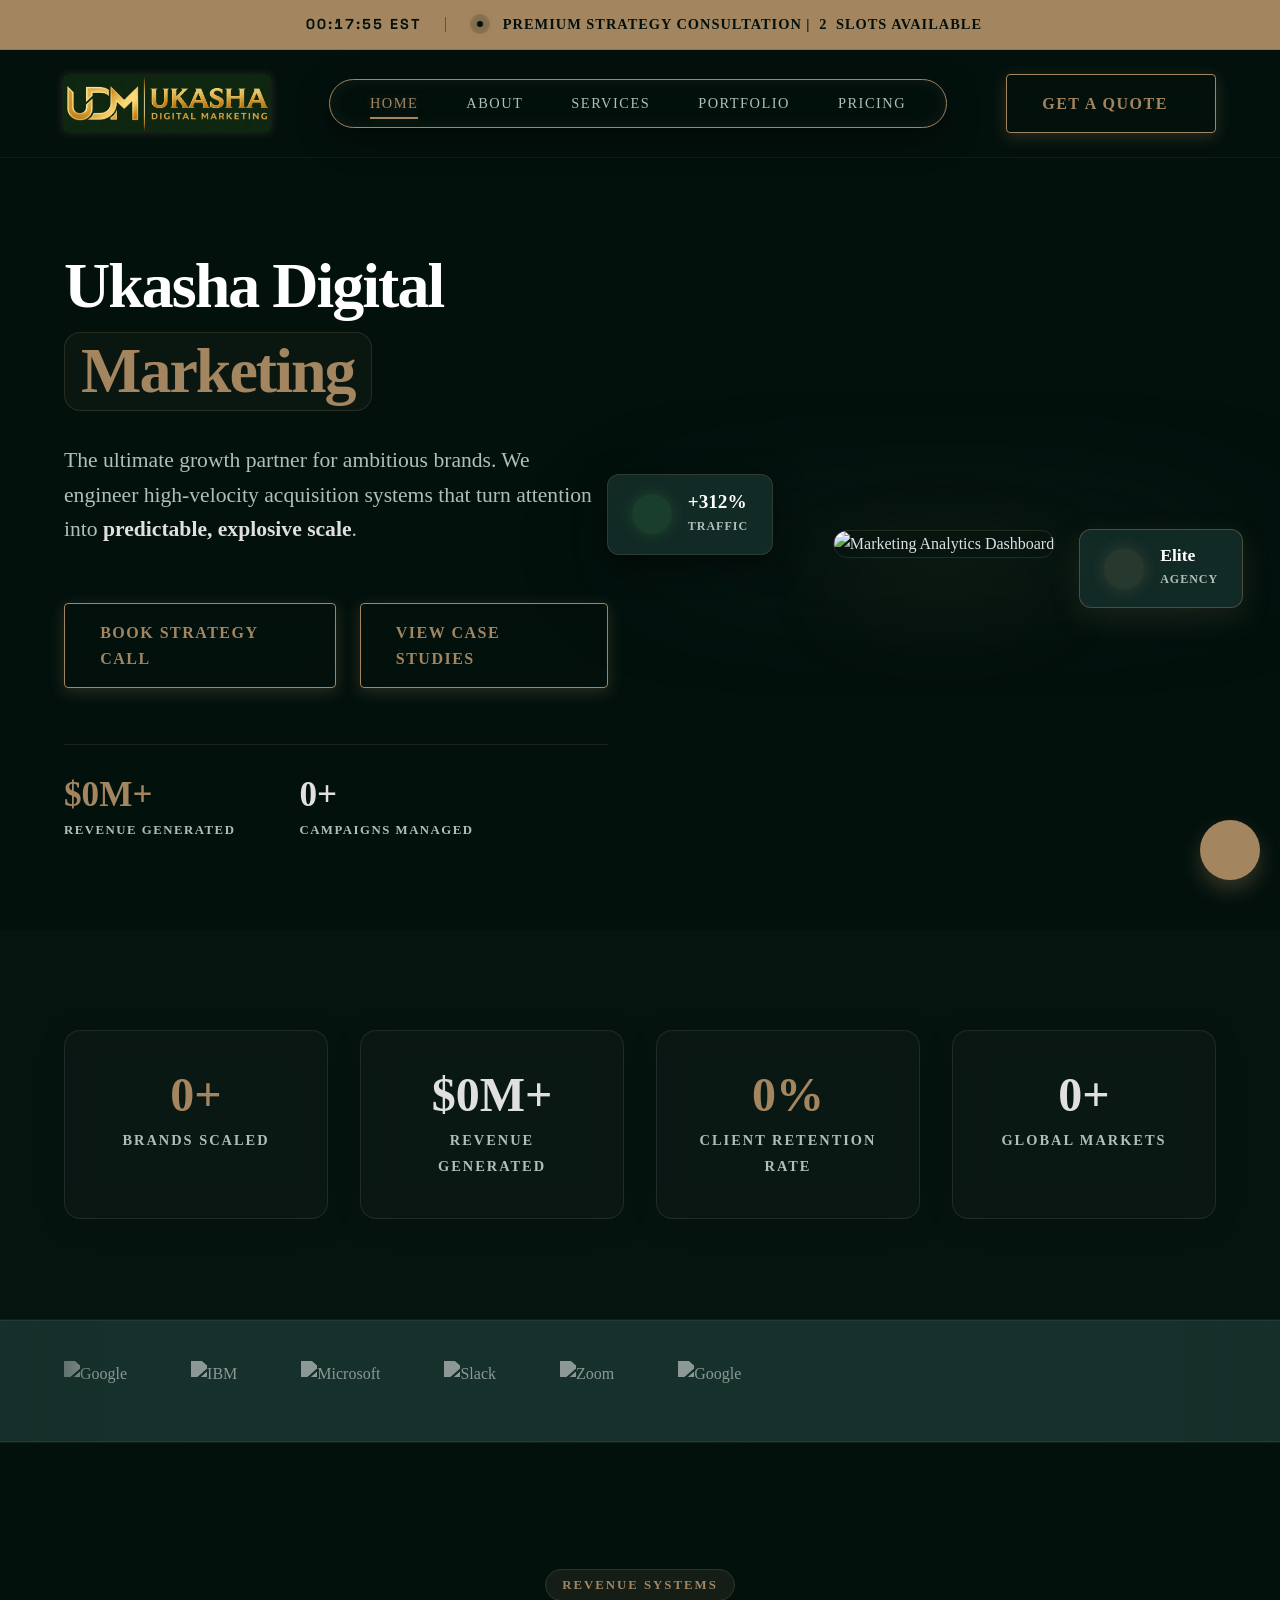
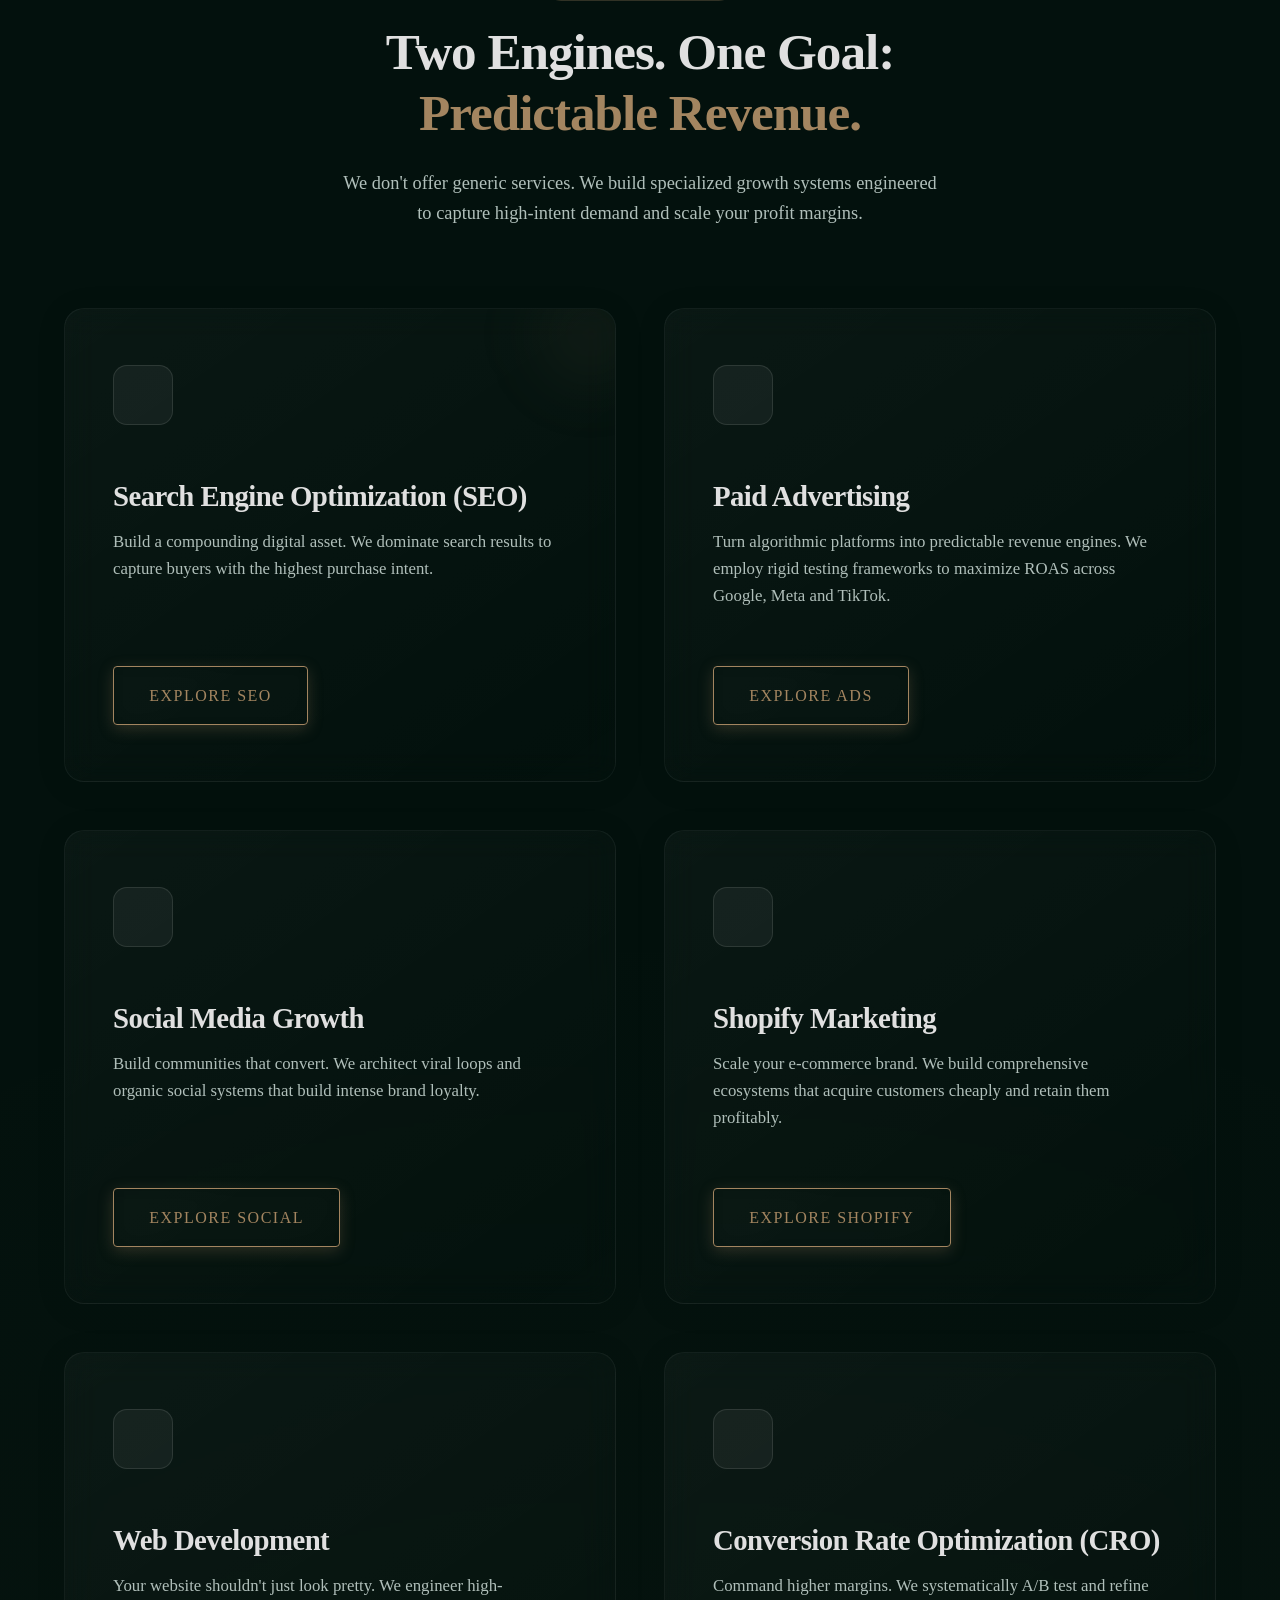
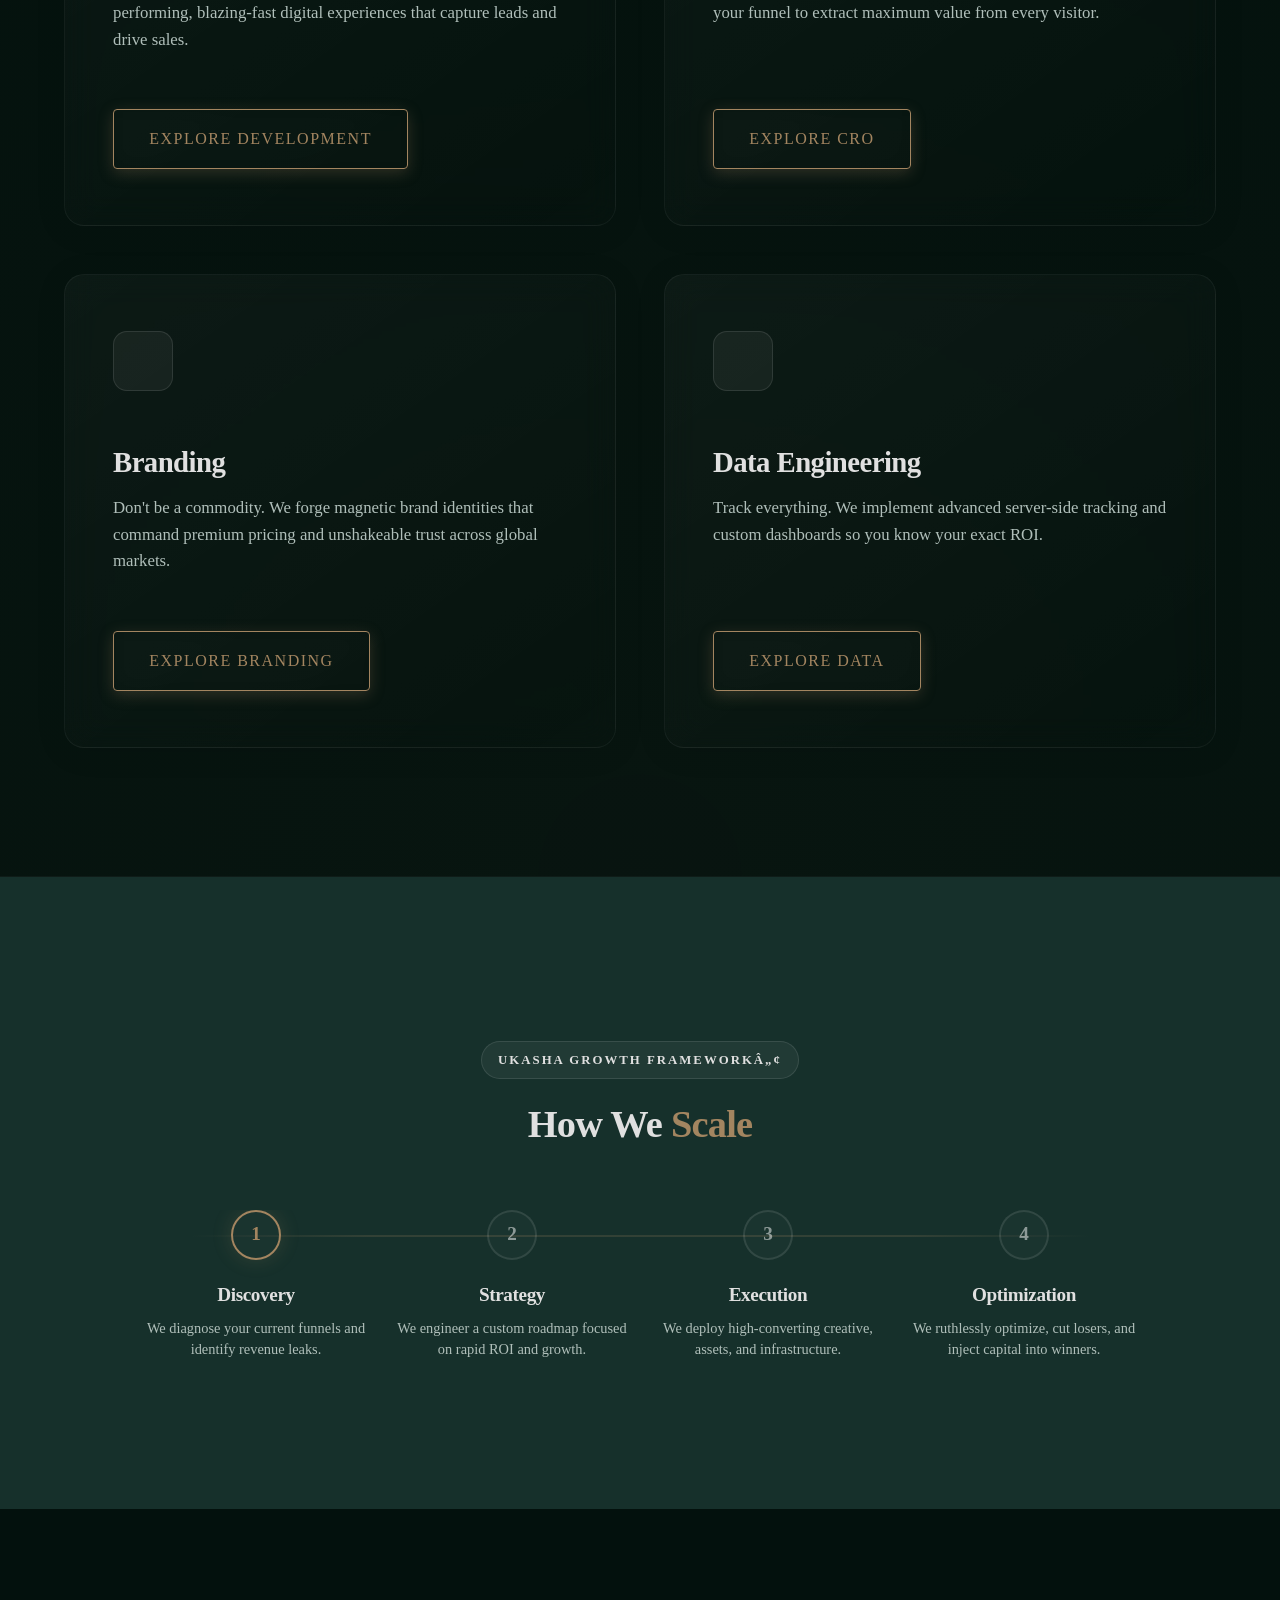
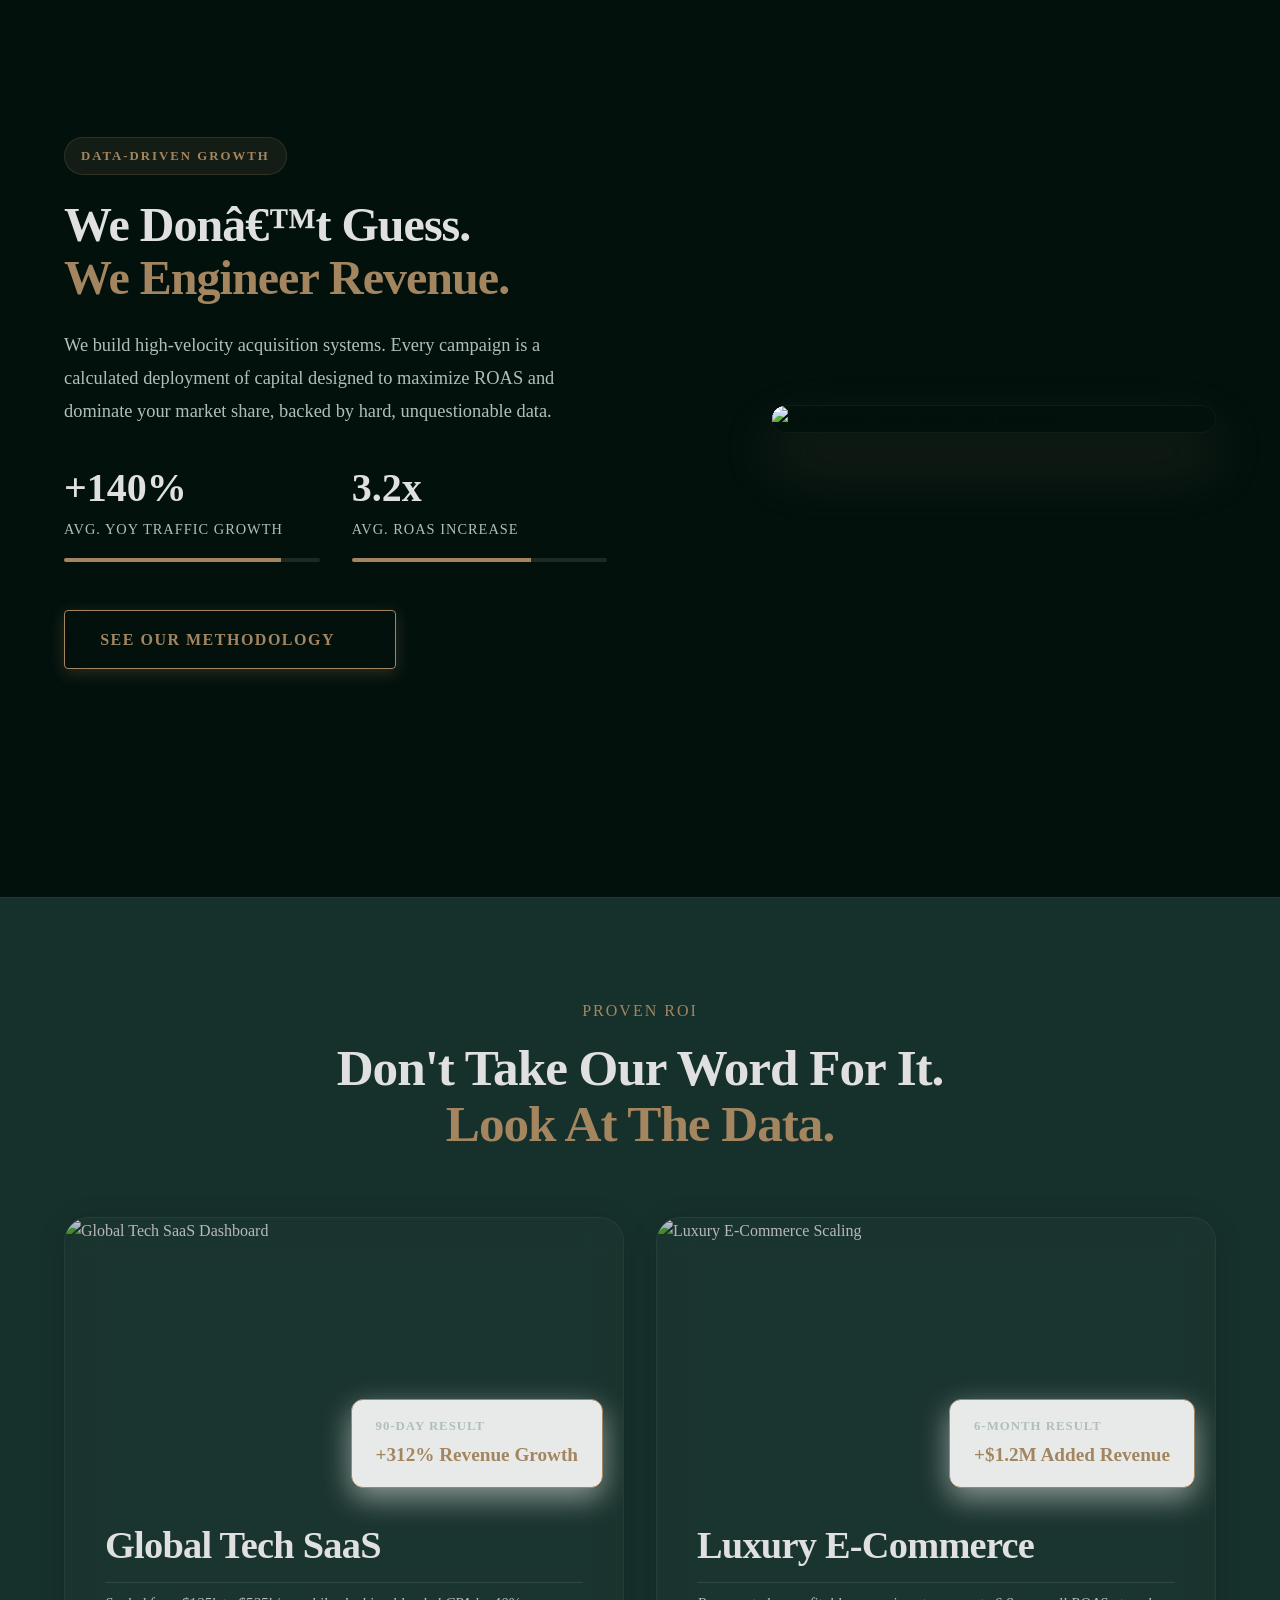
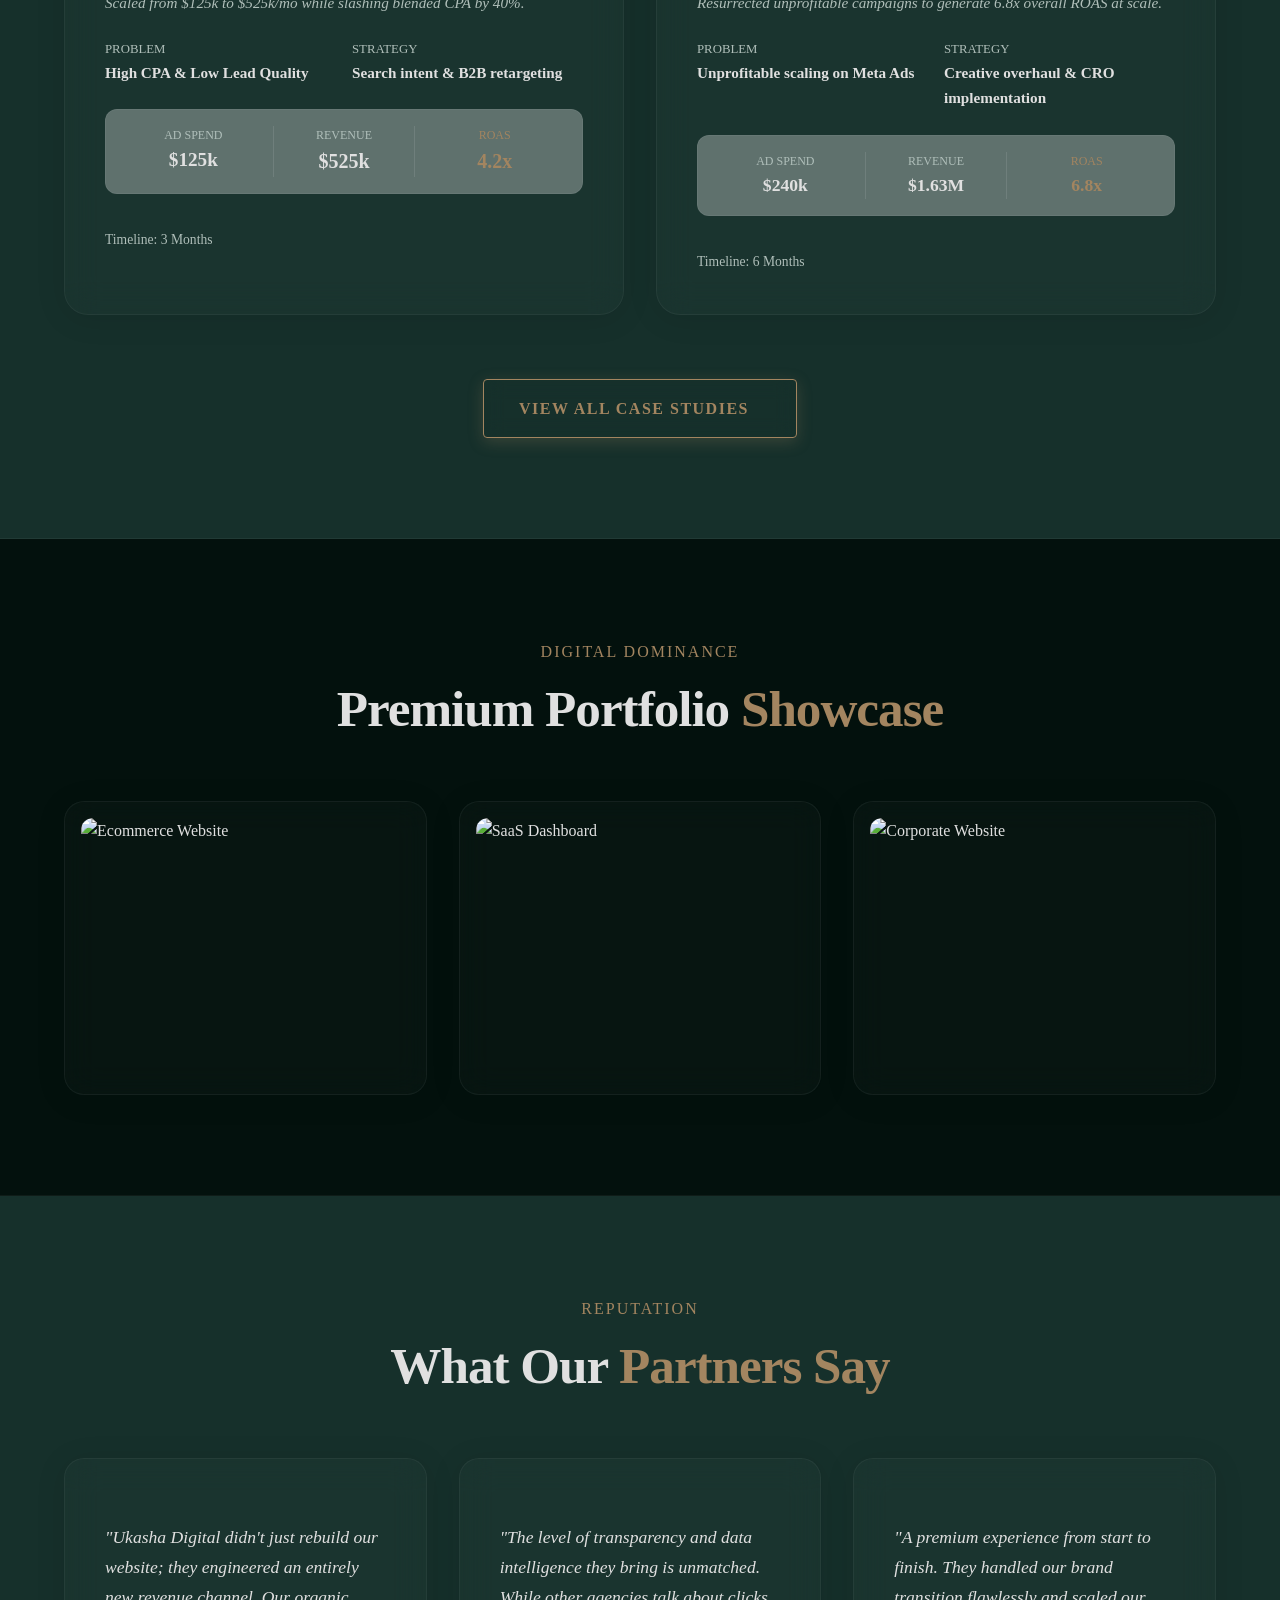
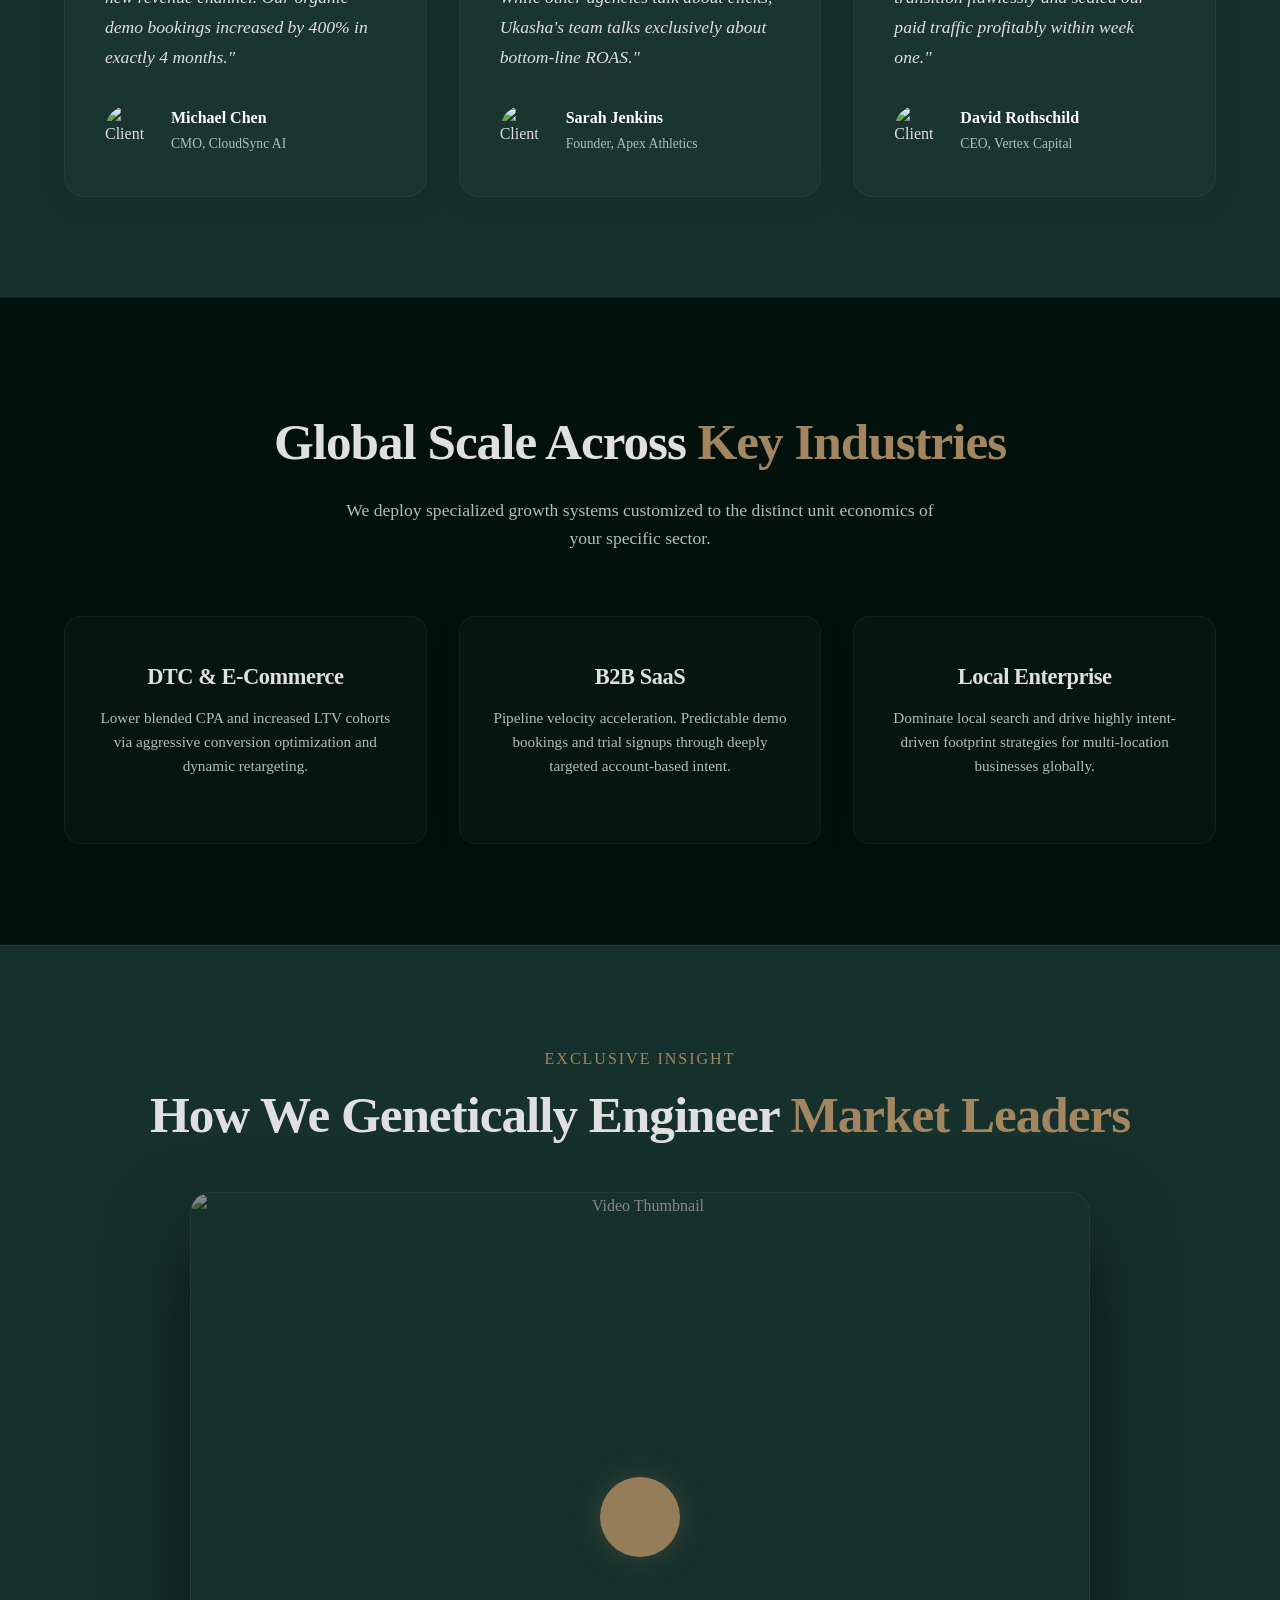
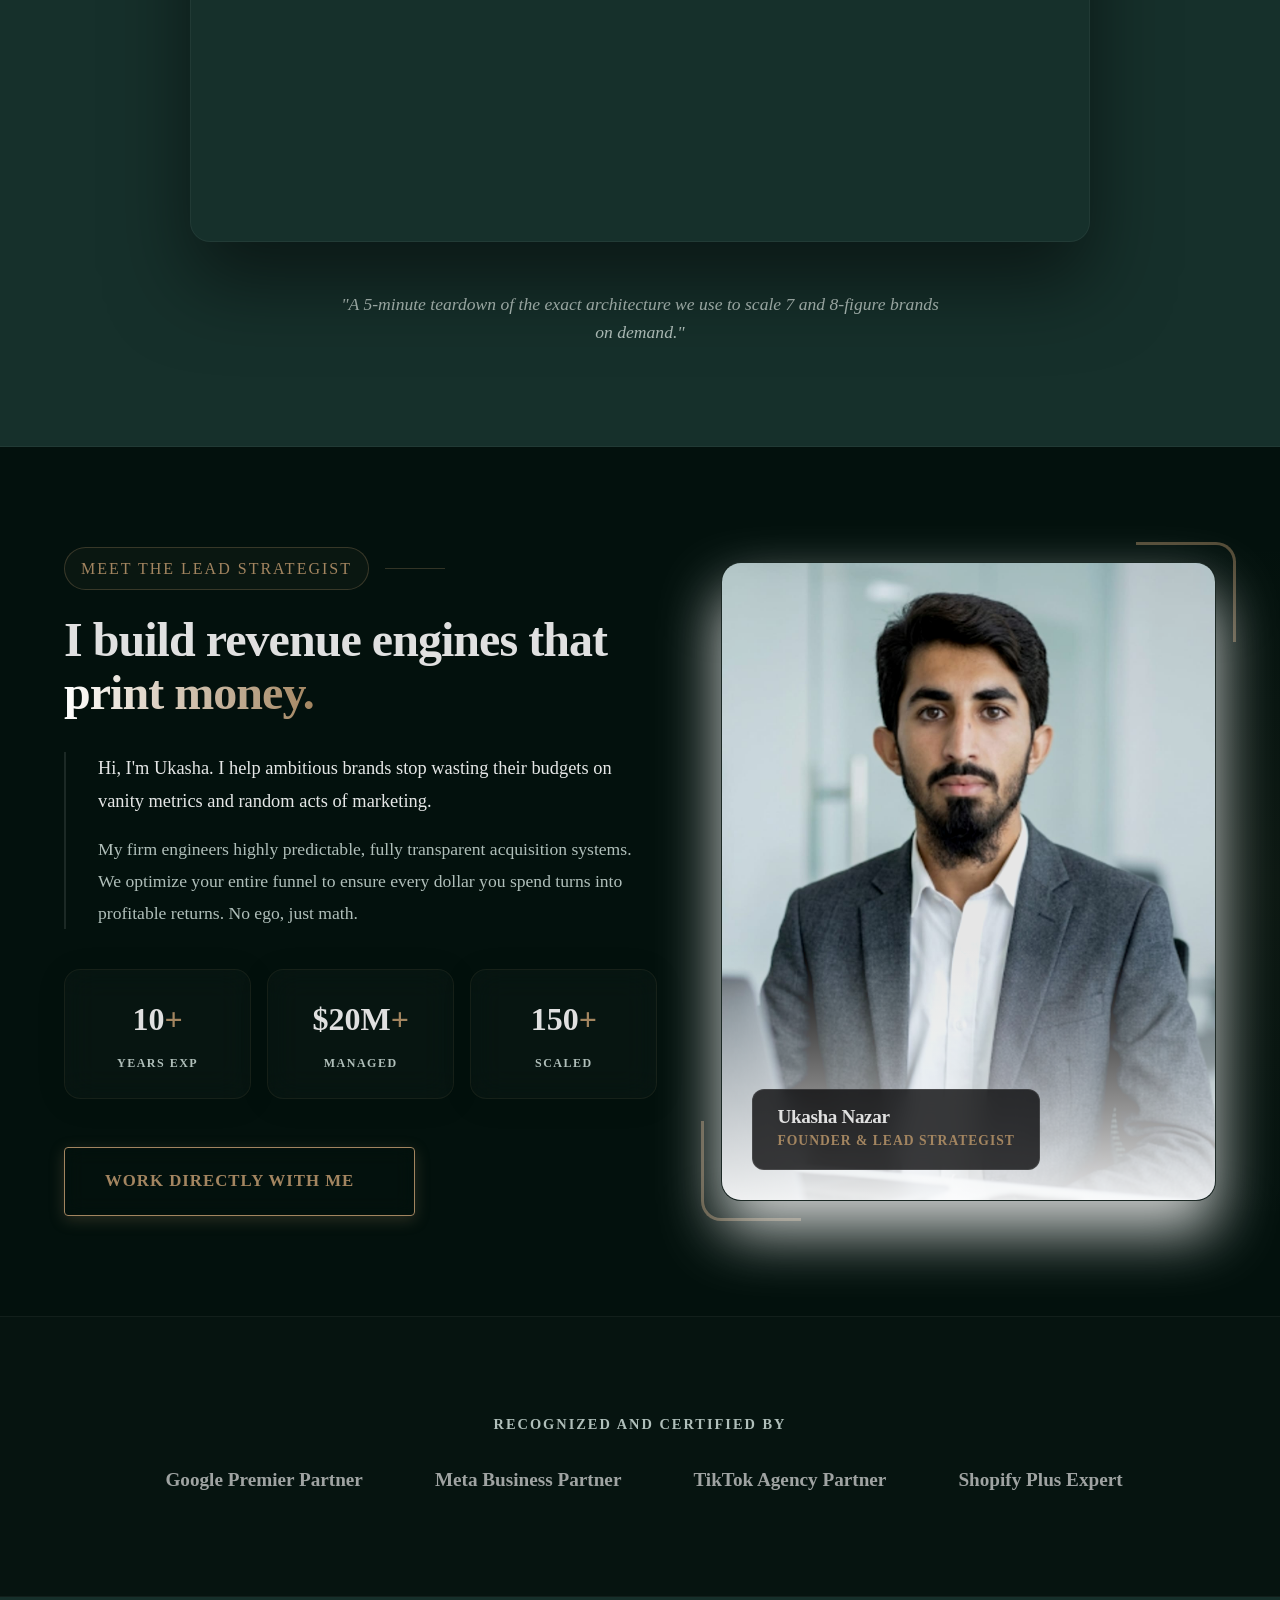
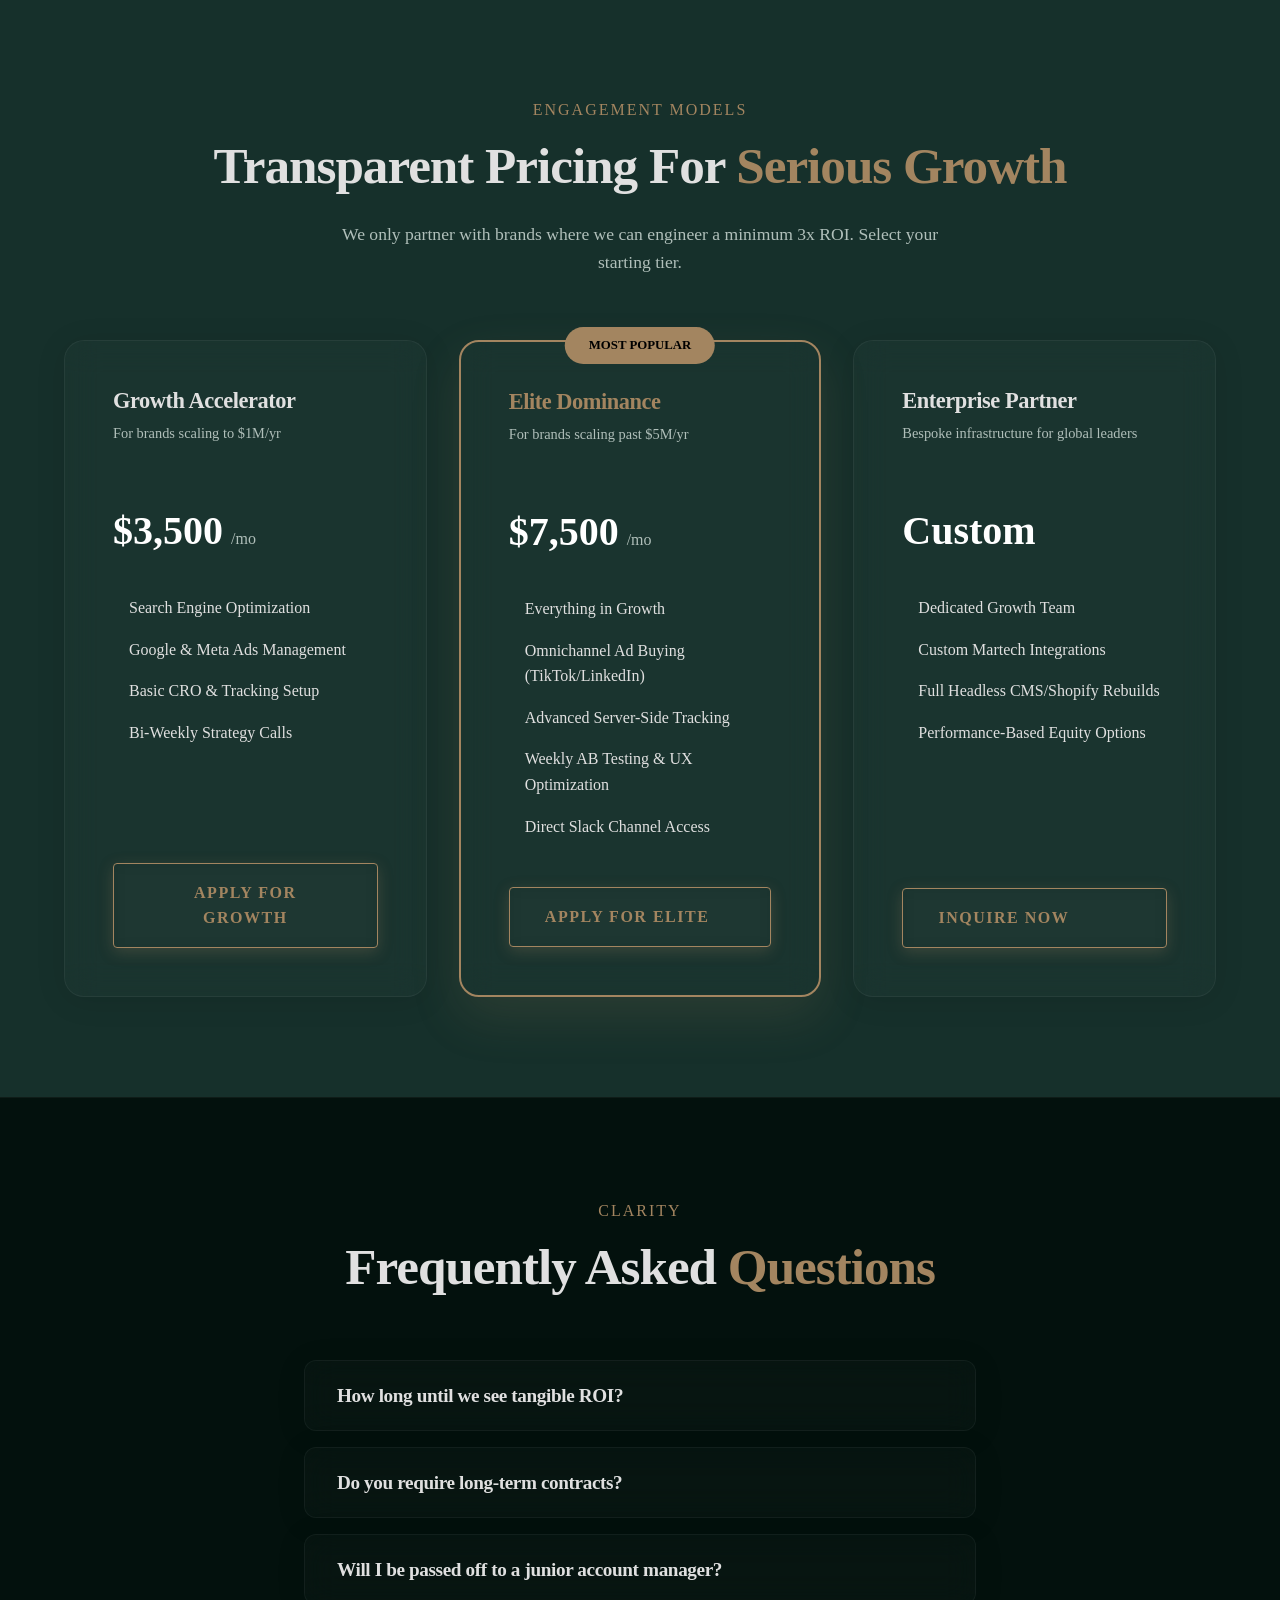
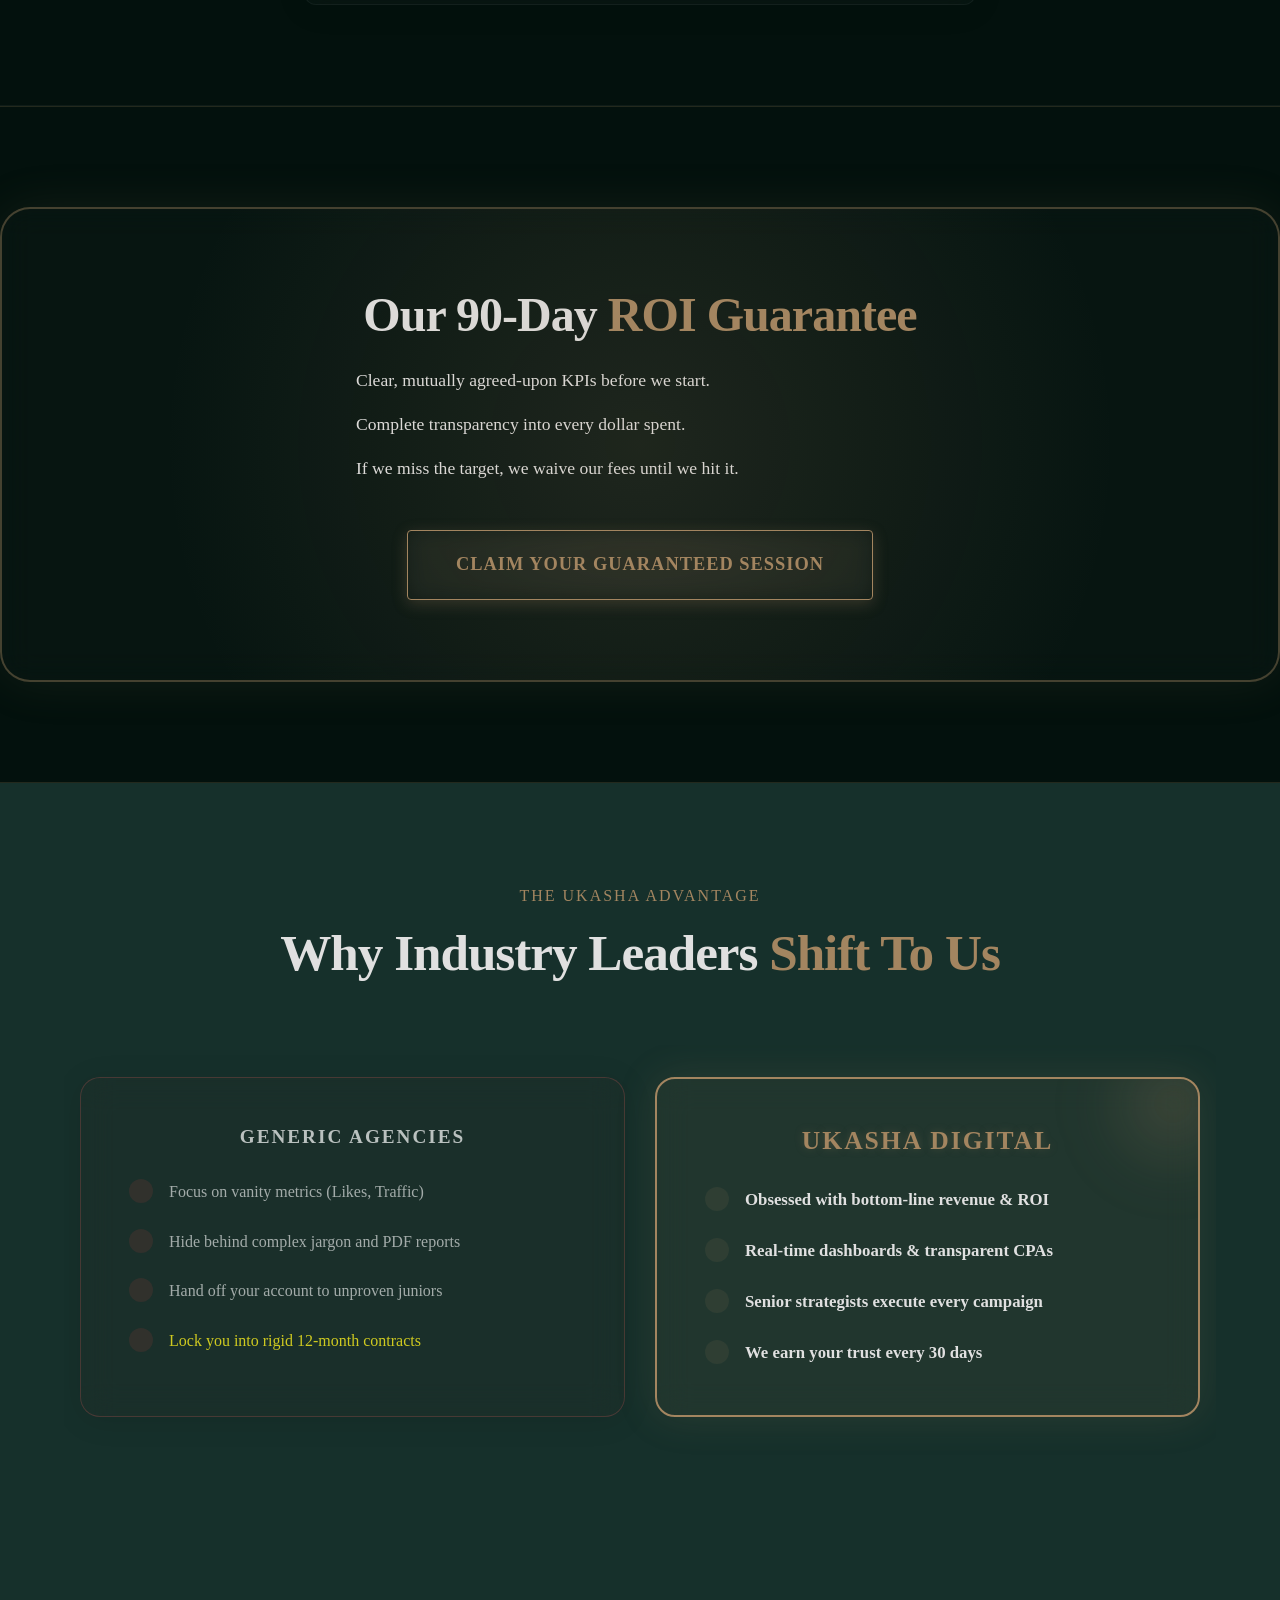
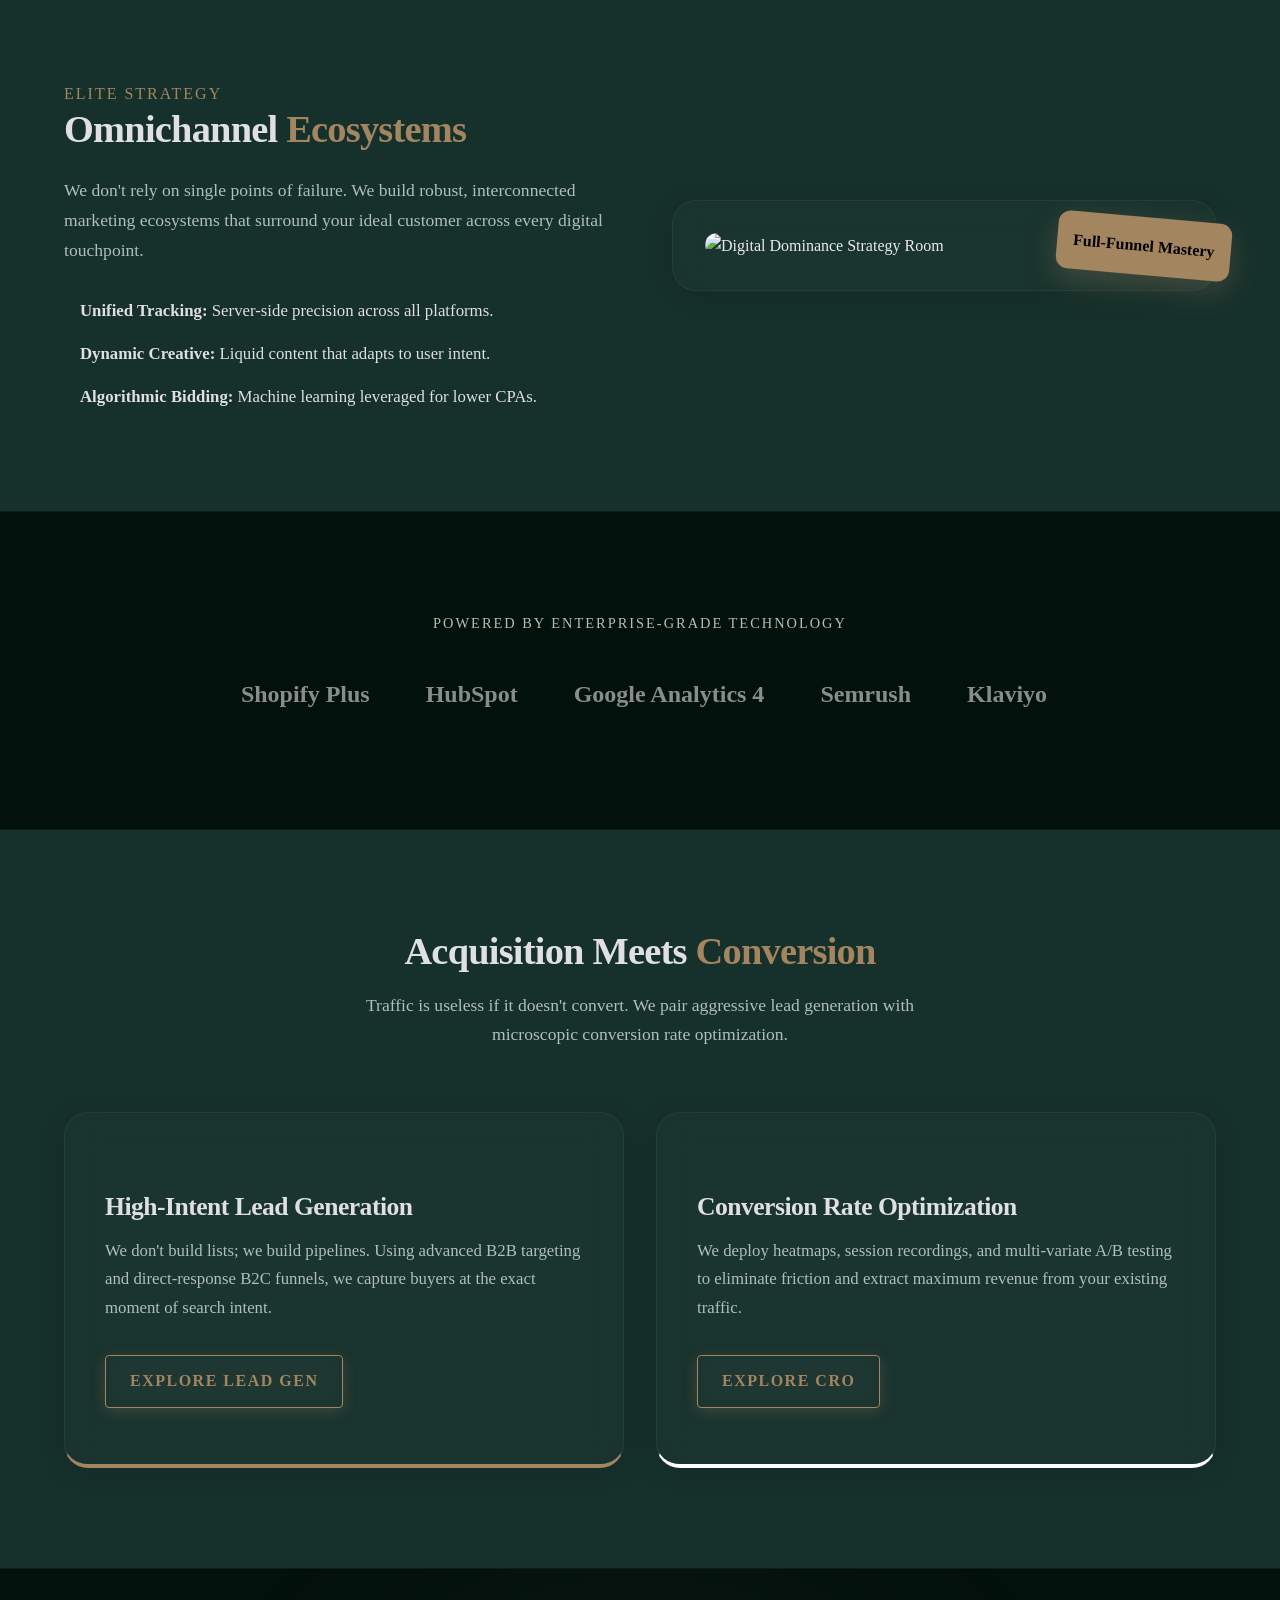
==== commit a86ba91b: "Add files via upload" ====
--- a/index.html
+++ b/index.html
@@ -8,6 +8,7 @@
     <meta name="description"
         content="Premium Digital Marketing Agency specializing in ROI-driven strategies, SEO, PPC, and Brand Identity.">
     <script src="https://unpkg.com/@phosphor-icons/web"></script>
+    <link rel="stylesheet" href="https://cdn.jsdelivr.net/npm/swiper@11/swiper-bundle.min.css" />
     <link rel="stylesheet" href="./css/style.css">
 
     <!-- TRACKING PLACEHOLDERS (Replace IDs before deployment) -->
@@ -56,24 +57,37 @@
     <div class="cursor-dot"></div>
     <div class="cursor-outline"></div>
 
-    <!-- Urgency Banner -->
+    <!-- Urgency Banner with Clock -->
     <div class="urgency-banner"
-        style="display: flex; justify-content: center; align-items: center; gap: 0.8rem; padding: 0.75rem; background: rgba(0, 38, 66, 0.8); backdrop-filter: blur(20px); border-bottom: 1px solid rgba(0, 229, 255, 0.15); color: var(--text-light); font-size: 0.9rem; font-weight: 500; letter-spacing: 1px; z-index: 1000; position: relative; text-transform: uppercase;">
-        <span class="glow-pulse"
-            style="display: flex; align-items: center; justify-content: center; width: 24px; height: 24px; background: rgba(0, 229, 255, 0.1); border-radius: 50%;">
-            <span
-                style="width: 8px; height: 8px; background-color: var(--primary); border-radius: 50%; box-shadow: 0 0 10px var(--primary);"></span>
-        </span>
-        <span>Only <strong
-                style="color: var(--primary); text-shadow: 0 0 10px var(--primary-glow); font-size: 1.1rem; margin: 0 4px;">2</strong>
-            Onboarding Slots Left This Month</span>
+        style="display: flex; justify-content: center; align-items: center; gap: 1.5rem; padding: 0.8rem; background: var(--primary); border-bottom: 1px solid var(--primary-dark); color: var(--bg-base); font-size: 0.9rem; font-weight: 600; letter-spacing: 1px; z-index: 1000; position: relative;">
+        <!-- Clock Element -->
+        <div style="display: flex; align-items: center; gap: 0.5rem; color: var(--bg-base);">
+            <i class="ph ph-clock" style="font-size: 1.2rem;"></i>
+            <span class="top-clock"
+                style="font-variant-numeric: tabular-nums; font-family: 'Space Grotesk', monospace; letter-spacing: 2px; font-weight: 700;">00:00:00</span>
+        </div>
+
+        <!-- Divider -->
+        <div style="width: 1px; height: 15px; background: rgba(3, 17, 13, 0.4);"></div>
+
+        <!-- Banner Text -->
+        <div style="display: flex; align-items: center; gap: 0.8rem; text-transform: uppercase;">
+            <span class="glow-pulse"
+                style="display: flex; align-items: center; justify-content: center; width: 20px; height: 20px; background: rgba(3, 17, 13, 0.15); border-radius: 50%;">
+                <span
+                    style="width: 6px; height: 6px; background-color: var(--bg-base); border-radius: 50%; box-shadow: 0 0 10px rgba(3, 17, 13, 0.5);"></span>
+            </span>
+            <span>Premium Strategy Consultation | <strong
+                    style="color: var(--bg-base); font-weight: 800; margin: 0 4px;">2</strong> Slots Available</span>
+        </div>
     </div>
 
     <!-- Header Navigation -->
     <header>
         <div class="container nav-container">
             <a href="index.html" class="logo">
-                <img src="logo-udm.png" alt="UDM Logo" style="height: 50px; width: auto; display: block;">
+                <img src="logo-new.png" alt="UDM Logo"
+                    style="height: 55px; width: auto; display: block; filter: drop-shadow(0 0 5px rgba(163, 133, 96, 0.3));">
             </a>
             <nav class="nav-links">
                 <a href="index.html">Home</a>
@@ -89,124 +103,135 @@
         </div>
     </header>
 
-    <section class="hero">
-        <div class="hero-glow"></div>
-        <div class="container hero-grid grid">
-            <div class="hero-content">
-                <h1 class="animate-on-scroll text-reveal-anim"
-                    style="font-size: clamp(2.5rem, 5vw, 5.5rem); line-height: 1.2; font-weight: 800; letter-spacing: -2px; margin-bottom: 1.5rem; color: #fff;">
-                    <span style="white-space: nowrap;">Scaling Brands With</span>
-                    <span class="glow-pulse"
-                        style="display:inline-block; border-radius:16px; padding:0 1rem; border:1px solid rgba(236, 241, 242, 0.4); background: rgba(0, 229, 255, 0.05); backdrop-filter: blur(10px); color: var(--primary); font-weight: 800; margin: 0.5rem 0;">
-                        Precision,
-                    </span> Not Guesswork.
-                </h1>
-                <p class="animate-on-scroll slide-up-fade"
-                    style="font-size: 1.35rem; max-width: 600px; color: var(--text-gray); line-height: 1.6; margin-bottom: 3.5rem; font-weight: 400;">
-                    We build data-driven revenue systems that turn ad spend into <strong
-                        style="color: var(--text-light); font-weight: 600;">predictable, profitable growth</strong>.
-                    Stop guessing, start scaling.
-                </p>
-                <div class="hero-actions animate-on-scroll">
-                    <a href="contact.html" class="btn btn-primary glow-pulse">Book Strategy Call</a>
-                    <a href="portfolio.html" class="btn btn-outline">View Case Studies</a>
-                </div>
-
-                <!-- Elite Trust Strip (Hero Inner) -->
-                <div class="animate-on-scroll hero-trust"
-                    style="margin-top: 3.5rem; display: flex; gap: 4rem; border-top: 1px solid rgba(0, 229, 255, 0.15); padding-top: 2rem;">
-                    <div>
-                        <strong style="color: var(--primary); font-size: 2.2rem; display: block; line-height: 1;"
-                            class="counter" data-target="15">$0M+</strong>
-                        <span
-                            style="color: var(--text-gray); font-size: 0.8rem; text-transform: uppercase; letter-spacing: 1.5px; margin-top: 0.5rem; display: block; font-weight: 600;">Revenue
-                            Generated</span>
-                    </div>
-                    <div>
-                        <strong style="color: var(--text-light); font-size: 2.2rem; display: block; line-height: 1;"
-                            class="counter" data-target="100">0+</strong>
-                        <span
-                            style="color: var(--text-gray); font-size: 0.8rem; text-transform: uppercase; letter-spacing: 1.5px; margin-top: 0.5rem; display: block; font-weight: 600;">Campaigns
-                            Managed</span>
-                    </div>
-                </div>
-            </div>
-
-            <div class="hero-image animate-on-scroll">
-                <div class="hero-image-inner">
-                    <!-- Intense Cinematic Glow behind image -->
-                    <div
-                        style="position: absolute; top: 50%; left: 50%; width: 140%; height: 140%; transform: translate(-50%, -50%); background: radial-gradient(ellipse at center, rgba(0, 229, 255, 0.25) 0%, rgba(0, 38, 66, 0.6) 40%, transparent 70%); filter: blur(60px); z-index: 0; pointer-events: none;">
-                    </div>
-
-                    <img src="https://images.unsplash.com/photo-1460925895917-afdab827c52f?q=80&w=600&auto=format&fit=crop"
-                        alt="Marketing Analytics Dashboard"
-                        style="width: 100%; height: auto; border-radius: 16px; object-fit: cover; box-shadow: 0 40px 100px rgba(0, 229, 255, 0.15); border: 1px solid rgba(0, 229, 255, 0.2); position: relative; z-index: 1;">
-
-                    <div class="floating-badge badge-1 glass-panel float-complex"
-                        style="bottom: 12%; left: -12%; padding: 1rem 1.5rem; border: 1px solid rgba(0, 229, 255, 0.2); border-radius: 12px; z-index: 2; transition-delay: 0.2s; background: rgba(0, 38, 66, 0.85); backdrop-filter: blur(12px); box-shadow: 0 10px 30px rgba(0,0,0,0.5);">
-                        <div style="display: flex; align-items: center; gap: 1rem;">
-                            <div
-                                style="width: 40px; height: 40px; background: rgba(76, 175, 80, 0.15); border-radius: 50%; display: flex; align-items: center; justify-content: center; box-shadow: 0 0 15px rgba(76, 175, 80, 0.2);">
-                                <i class="ph-bold ph-trend-up" style="color: #4CAF50; font-size: 1.2rem;"></i>
-                            </div>
-                            <div>
-                                <strong
-                                    style="display: block; font-size: 1.2rem; line-height: 1.1; color: #fff;">+312%</strong>
-                                <span
-                                    style="font-size: 0.75rem; color: var(--text-gray); text-transform: uppercase; letter-spacing: 1px; font-weight: 600;">Traffic</span>
-                            </div>
-                        </div>
-                    </div>
-
-                    <div class="floating-badge badge-2 glass-panel float-complex"
-                        style="top: -5%; right: -5%; padding: 1rem 1.5rem; border: 1px solid rgba(0, 229, 255, 0.4); border-radius: 12px; z-index: 2; transition-delay: 0.4s; animation-delay: 1s; background: rgba(0, 38, 66, 0.85); backdrop-filter: blur(12px); box-shadow: 0 10px 30px rgba(0, 229, 255, 0.15);">
-                        <div style="display: flex; align-items: center; gap: 1rem;">
-                            <div
-                                style="width: 40px; height: 40px; background: rgba(0, 229, 255, 0.15); border-radius: 50%; display: flex; align-items: center; justify-content: center; box-shadow: 0 0 15px var(--primary-glow);">
-                                <i class="ph-fill ph-check-circle"
-                                    style="color: var(--primary); font-size: 1.2rem;"></i>
-                            </div>
-                            <div>
-                                <strong
-                                    style="display: block; font-size: 1.1rem; line-height: 1.1; color: #fff;">Elite</strong>
-                                <span
-                                    style="font-size: 0.75rem; color: var(--text-gray); text-transform: uppercase; letter-spacing: 1px; font-weight: 600;">Agency</span>
-                            </div>
-                        </div>
-                    </div>
-                </div>
-            </div>
-        </div>
-    </section>
-
-    <!-- NEW: Results Over Promises (Elite Add-on) -->
-    <section
-        style="padding: 4rem 0; background: rgba(255,255,255,0.01); border-bottom: 1px solid var(--border-subtle);">
-        <div class="container">
-            <div class="text-center animate-on-scroll" style="margin-bottom: 2.5rem;">
-                <h3
-                    style="font-size: 1.5rem; color: rgba(255,255,255,0.8); text-transform: uppercase; letter-spacing: 3px;">
-                    Results Over Promises</h3>
-            </div>
-
-            <div class="grid" style="grid-template-columns: repeat(auto-fit, minmax(300px, 1fr)); gap: 1.5rem;">
-                <div class="glass-panel text-center animate-on-scroll"
-                    style="padding: 1.5rem; border-radius: 12px; display: flex; align-items: center; justify-content: center; gap: 1rem; border: 1px solid rgba(0, 229, 255, 0.2);">
-                    <i class="ph-fill ph-check-circle" style="color: var(--primary); font-size: 1.5rem;"></i>
-                    <strong style="font-size: 1.1rem; letter-spacing: 0.5px;">Revenue Growth Focused</strong>
-                </div>
-
-                <div class="glass-panel text-center animate-on-scroll"
-                    style="padding: 1.5rem; border-radius: 12px; display: flex; align-items: center; justify-content: center; gap: 1rem; border: 1px solid rgba(0, 229, 255, 0.2); transition-delay: 0.1s;">
-                    <i class="ph-fill ph-check-circle" style="color: var(--primary); font-size: 1.5rem;"></i>
-                    <strong style="font-size: 1.1rem; letter-spacing: 0.5px;">Full Funnel Strategy</strong>
-                </div>
-
-                <div class="glass-panel text-center animate-on-scroll"
-                    style="padding: 1.5rem; border-radius: 12px; display: flex; align-items: center; justify-content: center; gap: 1rem; border: 1px solid rgba(0, 229, 255, 0.2); transition-delay: 0.2s;">
-                    <i class="ph-fill ph-check-circle" style="color: var(--primary); font-size: 1.5rem;"></i>
-                    <strong style="font-size: 1.1rem; letter-spacing: 0.5px;">ROI Driven Optimization</strong>
+
+    <div class="hero-glow"></div>
+    <div class="container hero-grid grid">
+        <div class="hero-content">
+            <h1 class="animate-on-scroll text-reveal-anim"
+                style="font-size: clamp(2.5rem, 5vw, 5.5rem); line-height: 1.2; font-weight: 800; letter-spacing: -2px; margin-bottom: 1.5rem; color: #fff;">
+                <span style="white-space: nowrap;">Ukasha Digital</span>
+                <span class="glow-pulse"
+                    style="display:inline-block; border-radius:16px; padding:0 1rem; border:1px solid rgba(163, 133, 96, 0.2); background: rgba(163, 133, 96, 0.05); backdrop-filter: blur(10px); color: var(--primary); font-weight: 800; margin: 0.5rem 0;">
+                    Marketing
+                </span>
+            </h1>
+            <p class="animate-on-scroll slide-up-fade"
+                style="font-size: 1.35rem; max-width: 600px; color: var(--text-gray); line-height: 1.6; margin-bottom: 3.5rem; font-weight: 400;">
+                The ultimate growth partner for ambitious brands. We engineer high-velocity acquisition systems that
+                turn attention into <strong style="color: var(--text-light); font-weight: 600;">predictable,
+                    explosive scale</strong>.
+            </p>
+            <div class="hero-actions animate-on-scroll">
+                <a href="contact.html" class="btn btn-primary glow-pulse">Book Strategy Call</a>
+                <a href="portfolio.html" class="btn btn-outline">View Case Studies</a>
+            </div>
+
+            <!-- Elite Trust Strip (Hero Inner) -->
+            <div class="animate-on-scroll hero-trust"
+                style="margin-top: 3.5rem; display: flex; gap: 4rem; border-top: 1px solid rgba(163, 133, 96, 0.15); padding-top: 2rem;">
+                <div>
+                    <strong style="color: var(--primary); font-size: 2.2rem; display: block; line-height: 1;"
+                        class="counter" data-target="15">$0M+</strong>
+                    <span
+                        style="color: var(--text-gray); font-size: 0.8rem; text-transform: uppercase; letter-spacing: 1.5px; margin-top: 0.5rem; display: block; font-weight: 600;">Revenue
+                        Generated</span>
+                </div>
+                <div>
+                    <strong style="color: var(--text-light); font-size: 2.2rem; display: block; line-height: 1;"
+                        class="counter" data-target="100">0+</strong>
+                    <span
+                        style="color: var(--text-gray); font-size: 0.8rem; text-transform: uppercase; letter-spacing: 1.5px; margin-top: 0.5rem; display: block; font-weight: 600;">Campaigns
+                        Managed</span>
+                </div>
+            </div>
+        </div>
+
+        <div class="hero-image animate-on-scroll">
+            <div class="hero-image-inner">
+                <!-- Intense Cinematic Glow behind image -->
+                <div
+                    style="position: absolute; top: 50%; left: 50%; width: 140%; height: 140%; transform: translate(-50%, -50%); background: radial-gradient(ellipse at center, rgba(163, 133, 96, 0.25) 0%, rgba(22, 48, 43, 0.6) 40%, transparent 70%); filter: blur(60px); z-index: 0; pointer-events: none;">
+                </div>
+
+                <img src="https://images.unsplash.com/photo-1460925895917-afdab827c52f?q=80&w=600&auto=format&fit=crop"
+                    alt="Marketing Analytics Dashboard"
+                    style="width: 100%; height: auto; border-radius: 16px; object-fit: cover; box-shadow: 0 40px 100px rgba(163, 133, 96, 0.15); border: 1px solid rgba(163, 133, 96, 0.2); position: relative; z-index: 1;">
+
+                <div class="floating-badge badge-1 glass-panel float-complex"
+                    style="bottom: 12%; left: -12%; padding: 1rem 1.5rem; border: 1px solid rgba(163, 133, 96, 0.2); border-radius: 12px; z-index: 2; transition-delay: 0.2s; background: rgba(22, 48, 43, 0.85); backdrop-filter: blur(12px); box-shadow: 0 10px 30px rgba(0,0,0,0.5);">
+                    <div style="display: flex; align-items: center; gap: 1rem;">
+                        <div
+                            style="width: 40px; height: 40px; background: rgba(76, 175, 80, 0.15); border-radius: 50%; display: flex; align-items: center; justify-content: center; box-shadow: 0 0 15px rgba(76, 175, 80, 0.2);">
+                            <i class="ph-bold ph-trend-up" style="color: #4CAF50; font-size: 1.2rem;"></i>
+                        </div>
+                        <div>
+                            <strong
+                                style="display: block; font-size: 1.2rem; line-height: 1.1; color: #fff;">+312%</strong>
+                            <span
+                                style="font-size: 0.75rem; color: var(--text-gray); text-transform: uppercase; letter-spacing: 1px; font-weight: 600;">Traffic</span>
+                        </div>
+                    </div>
+                </div>
+
+                <div class="floating-badge badge-2 glass-panel float-complex"
+                    style="top: -5%; right: -5%; padding: 1rem 1.5rem; border: 1px solid rgba(163, 133, 96, 0.4); border-radius: 12px; z-index: 2; transition-delay: 0.4s; animation-delay: 1s; background: rgba(22, 48, 43, 0.85); backdrop-filter: blur(12px); box-shadow: 0 10px 30px rgba(163, 133, 96, 0.15);">
+                    <div style="display: flex; align-items: center; gap: 1rem;">
+                        <div
+                            style="width: 40px; height: 40px; background: rgba(163, 133, 96, 0.15); border-radius: 50%; display: flex; align-items: center; justify-content: center; box-shadow: 0 0 15px var(--primary-glow);">
+                            <i class="ph-fill ph-check-circle" style="color: var(--primary); font-size: 1.2rem;"></i>
+                        </div>
+                        <div>
+                            <strong
+                                style="display: block; font-size: 1.1rem; line-height: 1.1; color: #fff;">Elite</strong>
+                            <span
+                                style="font-size: 0.75rem; color: var(--text-gray); text-transform: uppercase; letter-spacing: 1px; font-weight: 600;">Agency</span>
+                        </div>
+                    </div>
+                </div>
+            </div>
+        </div>
+    </div>
+    </section>
+
+    <!-- NEW: Agency Statistics -->
+    <section class="section-padding"
+        style="background: rgba(255,255,255,0.01); border-bottom: 1px solid var(--border-subtle); position: relative; overflow: hidden;">
+        <div class="container animate-on-scroll">
+            <div class="grid"
+                style="grid-template-columns: repeat(auto-fit, minmax(200px, 1fr)); gap: 2rem; text-align: center;">
+                <div class="glass-panel"
+                    style="padding: 2.5rem; border-radius: 16px; border: 1px solid var(--border-light);">
+                    <strong class="counter text-primary glow-pulse" data-target="250"
+                        style="display: block; font-size: 3rem; line-height: 1; margin-bottom: 0.5rem; font-weight: 800;">0+</strong>
+                    <span
+                        style="color: var(--text-gray); font-size: 0.9rem; text-transform: uppercase; letter-spacing: 2px; font-weight: 600;">Brands
+                        Scaled</span>
+                </div>
+                <div class="glass-panel"
+                    style="padding: 2.5rem; border-radius: 16px; border: 1px solid var(--border-light);">
+                    <strong
+                        style="display: block; font-size: 3rem; line-height: 1; margin-bottom: 0.5rem; font-weight: 800; color: var(--text-light);">$<span
+                            class="counter" data-target="50">0</span>M+</strong>
+                    <span
+                        style="color: var(--text-gray); font-size: 0.9rem; text-transform: uppercase; letter-spacing: 2px; font-weight: 600;">Revenue
+                        Generated</span>
+                </div>
+                <div class="glass-panel"
+                    style="padding: 2.5rem; border-radius: 16px; border: 1px solid var(--border-light);">
+                    <strong class="counter text-primary glow-pulse" data-target="98"
+                        style="display: block; font-size: 3rem; line-height: 1; margin-bottom: 0.5rem; font-weight: 800;">0%</strong>
+                    <span
+                        style="color: var(--text-gray); font-size: 0.9rem; text-transform: uppercase; letter-spacing: 2px; font-weight: 600;">Client
+                        Retention Rate</span>
+                </div>
+                <div class="glass-panel"
+                    style="padding: 2.5rem; border-radius: 16px; border: 1px solid var(--border-light);">
+                    <strong
+                        style="display: block; font-size: 3rem; line-height: 1; margin-bottom: 0.5rem; font-weight: 800; color: var(--text-light);"><span
+                            class="counter" data-target="15">0</span>+</strong>
+                    <span
+                        style="color: var(--text-gray); font-size: 0.9rem; text-transform: uppercase; letter-spacing: 2px; font-weight: 600;">Global
+                        Markets</span>
                 </div>
             </div>
         </div>
@@ -230,7 +255,7 @@
 
     <!-- Growth Systems Overview (Redesigned Services) -->
     <section class="services-mini"
-        style="padding: 8rem 0; position: relative; border-bottom: 1px solid var(--border-subtle); background: radial-gradient(circle at 50% 100%, rgba(0, 229, 255, 0.03) 0%, transparent 60%);">
+        style="padding: 8rem 0; position: relative; border-bottom: 1px solid var(--border-subtle); background: radial-gradient(circle at 50% 100%, rgba(163, 133, 96, 0.03) 0%, transparent 60%);">
         <!-- Background Glow -->
         <div class="glow-pulse"
             style="position: absolute; top: 30%; right: 0; width: 400px; height: 400px; background: radial-gradient(circle, var(--primary-glow) 0%, transparent 70%); filter: blur(80px); z-index: -1;">
@@ -238,7 +263,7 @@
 
         <div class="container text-center animate-on-scroll" style="margin-bottom: 5rem;">
             <span class="tag"
-                style="background: rgba(0, 229, 255, 0.1); color: var(--primary); border: 1px solid rgba(0, 229, 255, 0.2); text-transform: uppercase; letter-spacing: 2px; padding: 0.5rem 1rem; border-radius: 50px; font-size: 0.8rem; font-weight: 700;">
+                style="background: rgba(163, 133, 96, 0.1); color: var(--primary); border: 1px solid rgba(163, 133, 96, 0.2); text-transform: uppercase; letter-spacing: 2px; padding: 0.5rem 1rem; border-radius: 50px; font-size: 0.8rem; font-weight: 700;">
                 <i class="ph-fill ph-rocket"></i> Revenue Systems
             </span>
             <h2 style="margin-top: 1.5rem; font-size: clamp(2.2rem, 4vw, 3.5rem); line-height: 1.2;">Two Engines. One
@@ -256,93 +281,164 @@
             <div class="service-mini-card animate-on-scroll glass-panel" data-tilt data-tilt-glare="true"
                 data-tilt-max-glare="0.2"
                 style="padding: 3.5rem 3rem; display: flex; flex-direction: column; border-radius: 20px; border: 1px solid rgba(255,255,255,0.05); background: linear-gradient(145deg, rgba(255,255,255,0.03) 0%, transparent 100%); position: relative; overflow: hidden;">
-                <!-- Subtle Gradient Depth -->
                 <div
-                    style="position: absolute; top: -50px; right: -50px; width: 150px; height: 150px; background: radial-gradient(circle, rgba(0, 229, 255, 0.1) 0%, transparent 70%); filter: blur(30px);">
-                </div>
-
+                    style="position: absolute; top: -50px; right: -50px; width: 150px; height: 150px; background: radial-gradient(circle, rgba(163, 133, 96, 0.1) 0%, transparent 70%); filter: blur(30px);">
+                </div>
                 <div
                     style="display: flex; justify-content: space-between; align-items: flex-start; margin-bottom: 2rem;">
                     <div class="service-mini-icon"
                         style="width: 60px; height: 60px; background: rgba(255,255,255,0.05); border: 1px solid rgba(255,255,255,0.1); border-radius: 14px; display: flex; align-items: center; justify-content: center; font-size: 1.8rem;">
                         <i class="ph ph-magnifying-glass" style="color: var(--text-light);"></i>
                     </div>
-                    <div
-                        style="background: rgba(255,255,255,0.05); padding: 0.4rem 0.8rem; border-radius: 50px; font-size: 0.75rem; color: var(--text-gray); font-weight: 600; text-transform: uppercase; letter-spacing: 1px; border: 1px solid rgba(255,255,255,0.1);">
-                        Long-Term Asset
-                    </div>
-                </div>
-
-                <h4 style="font-size: 1.8rem; margin-bottom: 1rem; font-weight: 700;">Organic Revenue Growth</h4>
+                </div>
+                <h4 style="font-size: 1.8rem; margin-bottom: 1rem; font-weight: 700;">Search Engine Optimization (SEO)
+                </h4>
                 <p style="color: var(--text-gray); margin-bottom: 2.5rem; font-size: 1.05rem; line-height: 1.6;">Build a
                     compounding digital asset. We dominate search results to capture buyers with the highest purchase
-                    intent, driving predictable inbound revenue month over month.</p>
-
-                <ul class="service-benefits"
-                    style="list-style: none; padding: 0; margin-bottom: 3rem; display: flex; flex-direction: column; gap: 1.2rem;">
-                    <li style="display: flex; align-items: flex-start; gap: 1rem;">
-                        <i class="ph-fill ph-check-circle"
-                            style="color: var(--primary); font-size: 1.2rem; margin-top: 3px;"></i>
-                        <span style="color: rgba(255,255,255,0.9); font-size: 1.05rem;"><strong>Capture high-intent
-                                buyers</strong> ready to convert.</span>
-                    </li>
-                    <li style="display: flex; align-items: flex-start; gap: 1rem;">
-                        <i class="ph-fill ph-check-circle"
-                            style="color: var(--primary); font-size: 1.2rem; margin-top: 3px;"></i>
-                        <span style="color: rgba(255,255,255,0.9); font-size: 1.05rem;"><strong>Lower blended
-                                CPA</strong> through scalable free traffic.</span>
-                    </li>
-                    <li style="display: flex; align-items: flex-start; gap: 1rem;">
-                        <i class="ph-fill ph-check-circle"
-                            style="color: var(--primary); font-size: 1.2rem; margin-top: 3px;"></i>
-                        <span style="color: rgba(255,255,255,0.9); font-size: 1.05rem;"><strong>Establish absolute
-                                authority</strong> in your niche.</span>
-                    </li>
-                </ul>
-
-                <div class="services-cta">
-                    <a href="contact.html" class="btn btn-primary glow-pulse">Build My Growth Plan</a>
-                    <a href="portfolio.html" class="btn btn-outline">See Results</a>
+                    intent.</p>
+                <div class="services-cta" style="margin-top: auto;">
+                    <a href="contact.html" class="btn btn-outline">Explore SEO</a>
                 </div>
             </div>
 
             <!-- Service 2: Ads -->
             <div class="service-mini-card animate-on-scroll glass-panel" data-tilt data-tilt-glare="true"
-                data-tilt-max-glare="0.2">
-                <!-- Subtle Gradient Depth -->
-                <div class="card-glow"></div>
-
-                <div class="card-header">
-                    <div class="service-mini-icon">
-                        <i class="ph ph-trend-up"></i>
-                    </div>
-                    <div class="service-badge">
-                        $15M+ Generated
-                    </div>
-                </div>
-
-                <h4 class="service-title">Performance Ads Engine</h4>
-                <p class="service-desc">Turn algorithmic platforms (Meta, Google, TikTok) into predictable revenue
-                    engines. We employ rigid testing frameworks to maximize ROAS at scale.</p>
-
-                <ul class="service-benefits">
-                    <li>
-                        <i class="ph-fill ph-check-circle"></i>
-                        <span><strong>Maximize ROAS</strong> with data-driven creative.</span>
-                    </li>
-                    <li>
-                        <i class="ph-fill ph-check-circle"></i>
-                        <span><strong>Scale budgets safely</strong> using strict mathematical KPIs.</span>
-                    </li>
-                    <li>
-                        <i class="ph-fill ph-check-circle"></i>
-                        <span><strong>Omnichannel retargeting</strong> to plug leaky funnels.</span>
-                    </li>
-                </ul>
-
-                <div class="services-cta">
-                    <a href="contact.html" class="btn btn-primary glow-pulse">Book Strategy Call</a>
-                    <a href="portfolio.html" class="btn btn-outline">See Results</a>
+                data-tilt-max-glare="0.2"
+                style="padding: 3.5rem 3rem; display: flex; flex-direction: column; border-radius: 20px; border: 1px solid rgba(255,255,255,0.05); background: linear-gradient(145deg, rgba(255,255,255,0.03) 0%, transparent 100%); position: relative; overflow: hidden;">
+                <div
+                    style="display: flex; justify-content: space-between; align-items: flex-start; margin-bottom: 2rem;">
+                    <div class="service-mini-icon"
+                        style="width: 60px; height: 60px; background: rgba(255,255,255,0.05); border: 1px solid rgba(255,255,255,0.1); border-radius: 14px; display: flex; align-items: center; justify-content: center; font-size: 1.8rem;">
+                        <i class="ph ph-trend-up" style="color: var(--text-light);"></i>
+                    </div>
+                </div>
+                <h4 style="font-size: 1.8rem; margin-bottom: 1rem; font-weight: 700;">Paid Advertising</h4>
+                <p style="color: var(--text-gray); margin-bottom: 2.5rem; font-size: 1.05rem; line-height: 1.6;">Turn
+                    algorithmic platforms into predictable revenue engines. We employ rigid testing frameworks to
+                    maximize ROAS across Google, Meta and TikTok.</p>
+                <div class="services-cta" style="margin-top: auto;">
+                    <a href="contact.html" class="btn btn-outline">Explore Ads</a>
+                </div>
+            </div>
+
+            <!-- Service 3: Social Media -->
+            <div class="service-mini-card animate-on-scroll glass-panel" data-tilt data-tilt-glare="true"
+                data-tilt-max-glare="0.2"
+                style="padding: 3.5rem 3rem; display: flex; flex-direction: column; border-radius: 20px; border: 1px solid rgba(255,255,255,0.05); background: linear-gradient(145deg, rgba(255,255,255,0.03) 0%, transparent 100%); position: relative; overflow: hidden;">
+                <div
+                    style="display: flex; justify-content: space-between; align-items: flex-start; margin-bottom: 2rem;">
+                    <div class="service-mini-icon"
+                        style="width: 60px; height: 60px; background: rgba(255,255,255,0.05); border: 1px solid rgba(255,255,255,0.1); border-radius: 14px; display: flex; align-items: center; justify-content: center; font-size: 1.8rem;">
+                        <i class="ph ph-share-network" style="color: var(--text-light);"></i>
+                    </div>
+                </div>
+                <h4 style="font-size: 1.8rem; margin-bottom: 1rem; font-weight: 700;">Social Media Growth</h4>
+                <p style="color: var(--text-gray); margin-bottom: 2.5rem; font-size: 1.05rem; line-height: 1.6;">Build
+                    communities that convert. We architect viral loops and organic social systems that build intense
+                    brand loyalty.</p>
+                <div class="services-cta" style="margin-top: auto;">
+                    <a href="contact.html" class="btn btn-outline">Explore Social</a>
+                </div>
+            </div>
+
+            <!-- Service 4: Email Marketing -->
+            <div class="service-mini-card animate-on-scroll glass-panel" data-tilt data-tilt-glare="true"
+                data-tilt-max-glare="0.2"
+                style="padding: 3.5rem 3rem; display: flex; flex-direction: column; border-radius: 20px; border: 1px solid rgba(255,255,255,0.05); background: linear-gradient(145deg, rgba(255,255,255,0.03) 0%, transparent 100%); position: relative; overflow: hidden;">
+                <div
+                    style="display: flex; justify-content: space-between; align-items: flex-start; margin-bottom: 2rem;">
+                    <div class="service-mini-icon"
+                        style="width: 60px; height: 60px; background: rgba(255,255,255,0.05); border: 1px solid rgba(255,255,255,0.1); border-radius: 14px; display: flex; align-items: center; justify-content: center; font-size: 1.8rem;">
+                        <i class="ph ph-shopping-bag" style="color: var(--text-light);"></i>
+                    </div>
+                </div>
+                <h4 style="font-size: 1.8rem; margin-bottom: 1rem; font-weight: 700;">Shopify Marketing</h4>
+                <p style="color: var(--text-gray); margin-bottom: 2.5rem; font-size: 1.05rem; line-height: 1.6;">
+                    Scale your e-commerce brand. We build comprehensive ecosystems that acquire customers cheaply and
+                    retain them profitably.</p>
+                <div class="services-cta" style="margin-top: auto;">
+                    <a href="contact.html" class="btn btn-outline">Explore Shopify</a>
+                </div>
+            </div>
+
+            <!-- Service 5: CRO & UI/UX -->
+            <div class="service-mini-card animate-on-scroll glass-panel" data-tilt data-tilt-glare="true"
+                data-tilt-max-glare="0.2"
+                style="padding: 3.5rem 3rem; display: flex; flex-direction: column; border-radius: 20px; border: 1px solid rgba(255,255,255,0.05); background: linear-gradient(145deg, rgba(255,255,255,0.03) 0%, transparent 100%); position: relative; overflow: hidden;">
+                <div
+                    style="display: flex; justify-content: space-between; align-items: flex-start; margin-bottom: 2rem;">
+                    <div class="service-mini-icon"
+                        style="width: 60px; height: 60px; background: rgba(255,255,255,0.05); border: 1px solid rgba(255,255,255,0.1); border-radius: 14px; display: flex; align-items: center; justify-content: center; font-size: 1.8rem;">
+                        <i class="ph ph-layout" style="color: var(--text-light);"></i>
+                    </div>
+                </div>
+                <h4 style="font-size: 1.8rem; margin-bottom: 1rem; font-weight: 700;">Web Development</h4>
+                <p style="color: var(--text-gray); margin-bottom: 2.5rem; font-size: 1.05rem; line-height: 1.6;">Your
+                    website shouldn't just look pretty. We engineer high-performing, blazing-fast digital experiences
+                    that capture leads and drive sales.</p>
+                <div class="services-cta" style="margin-top: auto;">
+                    <a href="contact.html" class="btn btn-outline">Explore Development</a>
+                </div>
+            </div>
+
+            <!-- Service 6: Content Marketing -->
+            <div class="service-mini-card animate-on-scroll glass-panel" data-tilt data-tilt-glare="true"
+                data-tilt-max-glare="0.2"
+                style="padding: 3.5rem 3rem; display: flex; flex-direction: column; border-radius: 20px; border: 1px solid rgba(255,255,255,0.05); background: linear-gradient(145deg, rgba(255,255,255,0.03) 0%, transparent 100%); position: relative; overflow: hidden;">
+                <div
+                    style="display: flex; justify-content: space-between; align-items: flex-start; margin-bottom: 2rem;">
+                    <div class="service-mini-icon"
+                        style="width: 60px; height: 60px; background: rgba(255,255,255,0.05); border: 1px solid rgba(255,255,255,0.1); border-radius: 14px; display: flex; align-items: center; justify-content: center; font-size: 1.8rem;">
+                        <i class="ph ph-sliders" style="color: var(--text-light);"></i>
+                    </div>
+                </div>
+                <h4 style="font-size: 1.8rem; margin-bottom: 1rem; font-weight: 700;">Conversion Rate Optimization (CRO)
+                </h4>
+                <p style="color: var(--text-gray); margin-bottom: 2.5rem; font-size: 1.05rem; line-height: 1.6;">Command
+                    higher margins. We systematically A/B test and refine your funnel to extract maximum value from
+                    every visitor.</p>
+                <div class="services-cta" style="margin-top: auto;">
+                    <a href="contact.html" class="btn btn-outline">Explore CRO</a>
+                </div>
+            </div>
+
+            <!-- Service 7: Brand Identity -->
+            <div class="service-mini-card animate-on-scroll glass-panel" data-tilt data-tilt-glare="true"
+                data-tilt-max-glare="0.2"
+                style="padding: 3.5rem 3rem; display: flex; flex-direction: column; border-radius: 20px; border: 1px solid rgba(255,255,255,0.05); background: linear-gradient(145deg, rgba(255,255,255,0.03) 0%, transparent 100%); position: relative; overflow: hidden;">
+                <div
+                    style="display: flex; justify-content: space-between; align-items: flex-start; margin-bottom: 2rem;">
+                    <div class="service-mini-icon"
+                        style="width: 60px; height: 60px; background: rgba(255,255,255,0.05); border: 1px solid rgba(255,255,255,0.1); border-radius: 14px; display: flex; align-items: center; justify-content: center; font-size: 1.8rem;">
+                        <i class="ph ph-hexagon" style="color: var(--text-light);"></i>
+                    </div>
+                </div>
+                <h4 style="font-size: 1.8rem; margin-bottom: 1rem; font-weight: 700;">Branding</h4>
+                <p style="color: var(--text-gray); margin-bottom: 2.5rem; font-size: 1.05rem; line-height: 1.6;">Don't
+                    be a commodity. We forge magnetic brand identities that command premium pricing and unshakeable
+                    trust across global markets.</p>
+                <div class="services-cta" style="margin-top: auto;">
+                    <a href="contact.html" class="btn btn-outline">Explore Branding</a>
+                </div>
+            </div>
+
+            <!-- Service 8: Data & Analytics -->
+            <div class="service-mini-card animate-on-scroll glass-panel" data-tilt data-tilt-glare="true"
+                data-tilt-max-glare="0.2"
+                style="padding: 3.5rem 3rem; display: flex; flex-direction: column; border-radius: 20px; border: 1px solid rgba(255,255,255,0.05); background: linear-gradient(145deg, rgba(255,255,255,0.03) 0%, transparent 100%); position: relative; overflow: hidden;">
+                <div
+                    style="display: flex; justify-content: space-between; align-items: flex-start; margin-bottom: 2rem;">
+                    <div class="service-mini-icon"
+                        style="width: 60px; height: 60px; background: rgba(255,255,255,0.05); border: 1px solid rgba(255,255,255,0.1); border-radius: 14px; display: flex; align-items: center; justify-content: center; font-size: 1.8rem;">
+                        <i class="ph ph-chart-polar" style="color: var(--text-light);"></i>
+                    </div>
+                </div>
+                <h4 style="font-size: 1.8rem; margin-bottom: 1rem; font-weight: 700;">Data Engineering</h4>
+                <p style="color: var(--text-gray); margin-bottom: 2.5rem; font-size: 1.05rem; line-height: 1.6;">Track
+                    everything. We implement advanced server-side tracking and custom dashboards so you know your exact
+                    ROI.</p>
+                <div class="services-cta" style="margin-top: auto;">
+                    <a href="contact.html" class="btn btn-outline">Explore Data</a>
                 </div>
             </div>
 
@@ -355,14 +451,14 @@
         <div class="container text-center animate-on-scroll" style="margin-top: 4rem; position: relative;">
             <span class="tag"
                 style="background: rgba(255,255,255,0.05); color: var(--text-light); border: 1px solid rgba(255,255,255,0.1); text-transform: uppercase; letter-spacing: 2px; padding: 0.5rem 1rem; border-radius: 50px; font-size: 0.8rem; font-weight: 700; margin-bottom: 1.5rem; display: inline-block;">
-                <i class="ph-fill ph-cube"></i> Ukasha Growth Framework™
+                <i class="ph-fill ph-cube"></i> Ukasha Growth Frameworkâ„¢
             </span>
             <h3 style="margin-bottom: 4rem; font-size: clamp(2rem, 3vw, 2.5rem);">How We <span
                     class="text-primary">Scale</span></h3>
 
             <!-- Animated Connecting Line -->
             <div
-                style="position: absolute; top: 65%; left: 10%; width: 80%; height: 2px; background: linear-gradient(90deg, rgba(0, 229, 255, 0) 0%, rgba(0, 229, 255, 0.3) 50%, rgba(0, 229, 255, 0) 100%); z-index: 0; display: none;">
+                style="position: absolute; top: 65%; left: 10%; width: 80%; height: 2px; background: linear-gradient(90deg, rgba(163, 133, 96, 0) 0%, rgba(163, 133, 96, 0.3) 50%, rgba(163, 133, 96, 0) 100%); z-index: 0; display: none;">
             </div>
 
             <style>
@@ -379,7 +475,7 @@
                         left: 5%;
                         width: 90%;
                         height: 2px;
-                        background: linear-gradient(90deg, transparent 0%, rgba(0, 229, 255, 0.2) 20%, rgba(0, 229, 255, 0.2) 80%, transparent 100%);
+                        background: linear-gradient(90deg, transparent 0%, rgba(163, 133, 96, 0.2) 20%, rgba(163, 133, 96, 0.2) 80%, transparent 100%);
                         z-index: 0;
                     }
                 }
@@ -391,7 +487,7 @@
                 <div class="process-step animate-on-scroll slide-up-fade"
                     style="flex: 1; min-width: 160px; position: relative; z-index: 1;">
                     <div class="step-number">1</div>
-                    <h5 style="font-size: 1.2rem; margin-bottom: 0.8rem; color: var(--text-light);">Audit</h5>
+                    <h5 style="font-size: 1.2rem; margin-bottom: 0.8rem; color: var(--text-light);">Discovery</h5>
                     <p style="font-size: 0.9rem; color: var(--text-gray); line-height: 1.5;">We diagnose your current
                         funnels and identify revenue leaks.</p>
                 </div>
@@ -401,90 +497,82 @@
                     <div class="step-number">2</div>
                     <h5 style="font-size: 1.2rem; margin-bottom: 0.8rem; color: var(--text-light);">Strategy</h5>
                     <p style="font-size: 0.9rem; color: var(--text-gray); line-height: 1.5;">We engineer a custom
-                        roadmap
-                        focused on rapid ROI.</p>
+                        roadmap focused on rapid ROI and growth.</p>
                 </div>
 
                 <div class="process-step animate-on-scroll slide-up-fade"
                     style="flex: 1; min-width: 160px; position: relative; z-index: 1; animation-delay: 0.2s;">
                     <div class="step-number">3</div>
-                    <h5 style="font-size: 1.2rem; margin-bottom: 0.8rem; color: var(--text-light);">Launch</h5>
+                    <h5 style="font-size: 1.2rem; margin-bottom: 0.8rem; color: var(--text-light);">Execution</h5>
                     <p style="font-size: 0.9rem; color: var(--text-gray); line-height: 1.5;">We deploy high-converting
-                        creative and infrastructure.</p>
+                        creative, assets, and infrastructure.</p>
                 </div>
 
                 <div class="process-step animate-on-scroll slide-up-fade"
                     style="flex: 1; min-width: 160px; position: relative; z-index: 1; animation-delay: 0.3s;">
                     <div class="step-number">4</div>
-                    <h5 style="font-size: 1.2rem; margin-bottom: 0.8rem; color: var(--text-light);">Optimize</h5>
-                    <p style="font-size: 0.9rem; color: var(--text-gray); line-height: 1.5;">We ruthlessly cut losing
-                        ads
-                        and double down on winners.</p>
-                </div>
-
-                <div class="process-step animate-on-scroll slide-up-fade"
-                    style="flex: 1; min-width: 160px; position: relative; z-index: 1; animation-delay: 0.4s;">
-                    <div class="step-number">5</div>
-                    <h5 style="font-size: 1.2rem; margin-bottom: 0.8rem; color: var(--text-light);">Scale</h5>
-                    <p style="font-size: 0.9rem; color: var(--text-gray); line-height: 1.5;">We inject capital into
-                        proven
-                        models to maximize profit.</p>
-                </div>
-
-
-            </div>
-        </div>
-    </section>
-
-    <!-- Split Section / Process -->
+                    <h5 style="font-size: 1.2rem; margin-bottom: 0.8rem; color: var(--text-light);">Optimization</h5>
+                    <p style="font-size: 0.9rem; color: var(--text-gray); line-height: 1.5;">We ruthlessly optimize, cut
+                        losers, and inject capital into winners.</p>
+                </div>
+            </div>
+        </div>
+    </section>
+
+    <!-- SECTION 7: Results & Growth Metrics -->
     <section class="intro-section" style="background: var(--bg-base); padding: 8rem 0;">
         <div class="container grid intro-grid"
             style="grid-template-columns: 1.2fr 1fr; align-items: center; gap: 4rem;">
             <div class="intro-content animate-on-scroll">
                 <span class="tag"
-                    style="background: var(--primary-light-alpha); color: var(--primary); border: 1px solid rgba(0, 229, 255, 0.2); text-transform: uppercase; letter-spacing: 2px; padding: 0.5rem 1rem; border-radius: 50px; font-size: 0.8rem; font-weight: 700; margin-bottom: 1.5rem; display: inline-block;">
-                    <i class="ph-fill ph-strategy"></i> Performance Engineering
+                    style="background: var(--primary-light-alpha); color: var(--primary); border: 1px solid rgba(163, 133, 96, 0.2); text-transform: uppercase; letter-spacing: 2px; padding: 0.5rem 1rem; border-radius: 50px; font-size: 0.8rem; font-weight: 700; margin-bottom: 1.5rem; display: inline-block;">
+                    <i class="ph-fill ph-chart-line-up"></i> Data-Driven Growth
                 </span>
-                <h2 style="font-size: clamp(2.2rem, 4vw, 3rem); margin-bottom: 1.5rem; line-height: 1.1;">We Don’t
-                    Guess.<br><span class="text-primary">We Engineer Growth.</span></h2>
+                <h2 style="font-size: clamp(2.2rem, 4vw, 3rem); margin-bottom: 1.5rem; line-height: 1.1;">We Donâ€™t
+                    Guess.<br><span class="text-primary">We Engineer Revenue.</span></h2>
                 <p style="margin-top: 1rem; font-size: 1.15rem; color: var(--text-gray); line-height: 1.8;">We build
                     high-velocity acquisition systems. Every campaign is a calculated deployment of capital designed to
-                    maximize ROAS and dominate your market share.</p>
-
-                <ul
-                    style="margin-top: 2.5rem; display: flex; flex-direction: column; gap: 1.5rem; list-style: none; padding: 0;">
-                    <li style="display: flex; align-items: flex-start; gap: 1rem;">
-                        <i class="ph-fill ph-check-circle"
-                            style="color: var(--primary); font-size: 1.3rem; margin-top: 3px;"></i>
-                        <span style="font-size: 1.1rem; color: var(--text-light);"><strong>Deep Competitor
-                                Intelligence</strong> to find
-                            unsaturated gaps.</span>
-                    </li>
-                    <li style="display: flex; align-items: flex-start; gap: 1rem;">
-                        <i class="ph-fill ph-check-circle"
-                            style="color: var(--primary); font-size: 1.3rem; margin-top: 3px;"></i>
-                        <span style="font-size: 1.1rem; color: var(--text-light);"><strong>Profit-First
-                                Optimization</strong> tracking true
-                            blended LTV.</span>
-                    </li>
-                    <li style="display: flex; align-items: flex-start; gap: 1rem;">
-                        <i class="ph-fill ph-check-circle"
-                            style="color: var(--primary); font-size: 1.3rem; margin-top: 3px;"></i>
-                        <span style="font-size: 1.1rem; color: var(--text-light);"><strong>Relentless Creative
-                                Testing</strong> to continuously
-                            lower CPA.</span>
-                    </li>
-                </ul>
-
-                <a href="about.html" class="btn btn-outline-gold"
+                    maximize ROAS and dominate your market share, backed by hard, unquestionable data.</p>
+
+                <div style="margin-top: 2.5rem; display: grid; grid-template-columns: 1fr 1fr; gap: 2rem;">
+                    <div>
+                        <strong
+                            style="font-size: 2.5rem; color: var(--text-light); line-height: 1; display: block; margin-bottom: 0.5rem;">+140%</strong>
+                        <span
+                            style="font-size: 0.9rem; color: var(--text-gray); text-transform: uppercase; letter-spacing: 1px;">Avg.
+                            YoY Traffic Growth</span>
+                        <div
+                            style="height: 4px; background: rgba(255,255,255,0.1); border-radius: 2px; margin-top: 1rem; position: relative; overflow: hidden;">
+                            <div
+                                style="position: absolute; left: 0; top: 0; height: 100%; width: 85%; background: var(--primary);">
+                            </div>
+                        </div>
+                    </div>
+                    <div>
+                        <strong
+                            style="font-size: 2.5rem; color: var(--text-light); line-height: 1; display: block; margin-bottom: 0.5rem;">3.2x</strong>
+                        <span
+                            style="font-size: 0.9rem; color: var(--text-gray); text-transform: uppercase; letter-spacing: 1px;">Avg.
+                            ROAS Increase</span>
+                        <div
+                            style="height: 4px; background: rgba(255,255,255,0.1); border-radius: 2px; margin-top: 1rem; position: relative; overflow: hidden;">
+                            <div
+                                style="position: absolute; left: 0; top: 0; height: 100%; width: 70%; background: var(--primary);">
+                            </div>
+                        </div>
+                    </div>
+                </div>
+
+                <a href="about.html" class="btn btn-outline"
                     style="margin-top: 3rem; display: inline-flex; align-items: center; justify-content: center;">See
-                    Our Full Methodology <i class="ph-bold ph-arrow-right" style="margin-left: 0.8rem;"></i></a>
+                    Our Methodology <i class="ph-bold ph-arrow-right" style="margin-left: 0.8rem;"></i></a>
             </div>
             <div class="intro-images animate-on-scroll">
                 <div class="intro-img-wrapper" data-tilt data-tilt-max="10" data-tilt-glare="true"
                     data-tilt-max-glare="0.3"
                     style="border-radius: 24px; overflow: hidden; box-shadow: 0 30px 60px var(--primary-shadow); border: 1px solid rgba(255,255,255,0.05); transform-style: preserve-3d; transition: transform 0.3s ease;">
-                    <img src="performance-engineering.png" alt="Performance Engineering Data Dashboard" loading="lazy"
+                    <img src="https://images.unsplash.com/photo-1551288049-bebda4e38f71?q=80&w=800&auto=format&fit=crop"
+                        alt="Performance Engineering Data Dashboard" loading="lazy"
                         style="width: 100%; height: auto; display: block; transform: translateZ(20px);">
                 </div>
             </div>
@@ -506,14 +594,15 @@
                     Data.</span></h2>
         </div>
 
-        <div class="container grid services-mini-grid">
+        <div class="container grid services-mini-grid"
+            style="grid-template-columns: repeat(auto-fit, minmax(380px, 1fr)); gap: 2rem; align-items: stretch;">
             <!-- Case Study 1 -->
             <div class="glass-panel animate-on-scroll" data-tilt data-tilt-glare="true" data-tilt-max-glare="0.2"
-                style="padding: 0; border-radius: 24px; overflow: hidden; display: flex; flex-direction: column;">
+                style="padding: 0; border-radius: 24px; overflow: hidden; display: flex; flex-direction: column; height: 100%;">
                 <div style="position: relative; height: 250px;">
-                    <img src="https://images.unsplash.com/photo-1551288049-bebda4e38f71?q=80&w=800&auto=format&fit=crop"
-                        style="width: 100%; height: 100%; object-fit: cover;" loading="lazy"
-                        alt="Ad Performance Dashboard">
+                    <img src="https://images.unsplash.com/photo-1460925895917-afdab827c52f?q=80&w=800&auto=format&fit=crop"
+                        style="width: 100%; height: 100%; object-fit: cover; filter: brightness(0.8) contrast(1.1);"
+                        loading="lazy" alt="Global Tech SaaS Dashboard">
                     <!-- Stat Highlight Box -->
                     <div
                         style="position: absolute; bottom: -20px; right: 20px; background: rgba(255,255,255,0.9); backdrop-filter: blur(10px); color: var(--text-light); padding: 1rem 1.5rem; border-radius: 12px; font-weight: 700; border: 1px solid var(--primary); box-shadow: 0 10px 30px rgba(255,255,255,0.5);">
@@ -576,12 +665,13 @@
 
             <!-- Case Study 2 -->
             <div class="glass-panel animate-on-scroll"
-                style="padding: 0; border-radius: 24px; overflow: hidden; display: flex; flex-direction: column; transition-delay: 0.1s; border: 1px solid rgba(255,255,255,0.05); transition: transform 0.3s ease, box-shadow 0.3s ease;"
-                onmouseover="this.style.transform='translateY(-10px)'; this.style.boxShadow='0 20px 40px rgba(255,255,255,0.5), 0 0 20px rgba(0, 229, 255,0.1)';"
+                style="padding: 0; border-radius: 24px; overflow: hidden; display: flex; flex-direction: column; height: 100%; transition-delay: 0.1s; border: 1px solid rgba(255,255,255,0.05); transition: transform 0.3s ease, box-shadow 0.3s ease;"
+                onmouseover="this.style.transform='translateY(-10px)'; this.style.boxShadow='0 20px 40px rgba(255,255,255,0.5), 0 0 20px rgba(163, 133, 96,0.1)';"
                 onmouseout="this.style.transform='translateY(0)'; this.style.boxShadow='none';">
                 <div style="position: relative; height: 250px;">
-                    <img src="https://images.unsplash.com/photo-1542744173-8e7e53415bb0?q=80&w=800&auto=format&fit=crop"
-                        style="width: 100%; height: 100%; object-fit: cover;" loading="lazy" alt="Revenue Analytics">
+                    <img src="https://images.unsplash.com/photo-1556761175-5973dc0f32e7?q=80&w=800&auto=format&fit=crop"
+                        style="width: 100%; height: 100%; object-fit: cover; filter: brightness(0.8) contrast(1.1);"
+                        loading="lazy" alt="Luxury E-Commerce Scaling">
                     <!-- Stat Highlight Box -->
                     <div
                         style="position: absolute; bottom: -20px; right: 20px; background: rgba(255,255,255,0.9); backdrop-filter: blur(10px); color: var(--text-light); padding: 1rem 1.5rem; border-radius: 12px; font-weight: 700; border: 1px solid var(--primary); box-shadow: 0 10px 30px rgba(255,255,255,0.5);">
@@ -649,11 +739,219 @@
         </div>
     </section>
 
-    <!-- UPGRADED: Personal Authority Section -->
+    <!-- SECTION 6: Portfolio Showcase -->
+    <section class="section-padding" style="background: var(--bg-base); border-bottom: 1px solid var(--border-subtle);">
+        <div class="container">
+            <div class="text-center animate-on-scroll" style="margin-bottom: 4rem;">
+                <span class="tag" style="color: var(--primary); text-transform: uppercase; letter-spacing: 2px;"><i
+                        class="ph-fill ph-monitor"></i> Digital Dominance</span>
+                <h2 style="margin-top: 1rem;">Premium Portfolio <span class="text-primary">Showcase</span></h2>
+            </div>
+
+            <div class="grid" style="grid-template-columns: repeat(auto-fit, minmax(350px, 1fr)); gap: 2rem;">
+                <!-- Portfolio Item 1 -->
+                <div class="glass-panel animate-on-scroll portfolio-card"
+                    style="padding: 1rem; border-radius: 20px; border: 1px solid rgba(255,255,255,0.05); overflow: hidden; position: relative;">
+                    <div style="border-radius: 12px; overflow: hidden; height: 260px; position: relative;">
+                        <img src="https://images.unsplash.com/photo-1481481300826-302388a1b94b?q=80&w=800&auto=format&fit=crop"
+                            style="width: 100%; height: 100%; object-fit: cover; transition: transform 0.5s ease;"
+                            alt="Ecommerce Website" class="portfolio-img">
+                        <div class="portfolio-overlay"
+                            style="position: absolute; inset: 0; background: linear-gradient(to top, rgba(0,0,0,0.9), transparent); opacity: 0; transition: opacity 0.3s ease; display: flex; flex-direction: column; justify-content: flex-end; padding: 1.5rem;">
+                            <h4 style="color: #fff; margin-bottom: 0.5rem; font-size: 1.3rem;">Apex Athletics</h4>
+                            <p style="color: var(--primary); font-size: 0.9rem; margin-bottom: 0;">Full-Stack Custom
+                                Shopify Build</p>
+                        </div>
+                    </div>
+                </div>
+                <!-- Portfolio Item 2 -->
+                <div class="glass-panel animate-on-scroll portfolio-card"
+                    style="padding: 1rem; border-radius: 20px; border: 1px solid rgba(255,255,255,0.05); overflow: hidden; position: relative; transition-delay: 0.1s;">
+                    <div style="border-radius: 12px; overflow: hidden; height: 260px; position: relative;">
+                        <img src="https://images.unsplash.com/photo-1600132806370-bf17e65e942f?q=80&w=800&auto=format&fit=crop"
+                            style="width: 100%; height: 100%; object-fit: cover; transition: transform 0.5s ease;"
+                            alt="SaaS Dashboard" class="portfolio-img">
+                        <div class="portfolio-overlay"
+                            style="position: absolute; inset: 0; background: linear-gradient(to top, rgba(0,0,0,0.9), transparent); opacity: 0; transition: opacity 0.3s ease; display: flex; flex-direction: column; justify-content: flex-end; padding: 1.5rem;">
+                            <h4 style="color: #fff; margin-bottom: 0.5rem; font-size: 1.3rem;">CloudSync AI</h4>
+                            <p style="color: var(--primary); font-size: 0.9rem; margin-bottom: 0;">React Application &
+                                Branding</p>
+                        </div>
+                    </div>
+                </div>
+                <!-- Portfolio Item 3 -->
+                <div class="glass-panel animate-on-scroll portfolio-card"
+                    style="padding: 1rem; border-radius: 20px; border: 1px solid rgba(255,255,255,0.05); overflow: hidden; position: relative; transition-delay: 0.2s;">
+                    <div style="border-radius: 12px; overflow: hidden; height: 260px; position: relative;">
+                        <img src="https://images.unsplash.com/photo-1555421689-d68471e189f2?q=80&w=800&auto=format&fit=crop"
+                            style="width: 100%; height: 100%; object-fit: cover; transition: transform 0.5s ease;"
+                            alt="Corporate Website" class="portfolio-img">
+                        <div class="portfolio-overlay"
+                            style="position: absolute; inset: 0; background: linear-gradient(to top, rgba(0,0,0,0.9), transparent); opacity: 0; transition: opacity 0.3s ease; display: flex; flex-direction: column; justify-content: flex-end; padding: 1.5rem;">
+                            <h4 style="color: #fff; margin-bottom: 0.5rem; font-size: 1.3rem;">Vertex Capital</h4>
+                            <p style="color: var(--primary); font-size: 0.9rem; margin-bottom: 0;">Webflow Design & SEO
+                                Strategy</p>
+                        </div>
+                    </div>
+                </div>
+            </div>
+
+            <style>
+                .portfolio-card:hover .portfolio-img {
+                    transform: scale(1.05);
+                }
+
+                .portfolio-card:hover .portfolio-overlay {
+                    opacity: 1;
+                }
+            </style>
+        </div>
+    </section>
+
+    <!-- SECTION 9: Client Testimonials -->
+    <section class="section-padding" style="background: var(--bg-surface-light); position: relative; overflow: hidden;">
+        <div class="container text-center animate-on-scroll" style="margin-bottom: 4rem;">
+            <span class="tag" style="color: var(--primary); text-transform: uppercase; letter-spacing: 2px;"><i
+                    class="ph-fill ph-star"></i> Reputation</span>
+            <h2 style="margin-top: 1rem;">What Our <span class="text-primary">Partners Say</span></h2>
+        </div>
+
+        <div class="container grid" style="grid-template-columns: repeat(auto-fit, minmax(300px, 1fr)); gap: 2rem;">
+            <!-- Testimonial 1 -->
+            <div class="glass-panel animate-on-scroll"
+                style="padding: 2.5rem; border-radius: 20px; position: relative;">
+                <div
+                    style="display: flex; gap: 0.2rem; color: var(--primary); margin-bottom: 1.5rem; font-size: 1.2rem;">
+                    <i class="ph-fill ph-star"></i><i class="ph-fill ph-star"></i><i class="ph-fill ph-star"></i><i
+                        class="ph-fill ph-star"></i><i class="ph-fill ph-star"></i>
+                </div>
+                <p
+                    style="font-size: 1.1rem; color: var(--text-light); line-height: 1.7; font-style: italic; margin-bottom: 2rem;">
+                    "Ukasha Digital didn't just rebuild our website; they engineered an entirely new revenue channel.
+                    Our organic demo bookings increased by 400% in exactly 4 months."</p>
+                <div style="display: flex; align-items: center; gap: 1rem;">
+                    <img src="https://images.unsplash.com/photo-1560250097-0b93528c311a?q=80&w=200&auto=format&fit=crop"
+                        style="width: 50px; height: 50px; border-radius: 50%; object-fit: cover;" alt="Client">
+                    <div>
+                        <strong style="display: block; color: #fff;">Michael Chen</strong>
+                        <span style="font-size: 0.85rem; color: var(--text-gray);">CMO, CloudSync AI</span>
+                    </div>
+                </div>
+            </div>
+            <!-- Testimonial 2 -->
+            <div class="glass-panel animate-on-scroll"
+                style="padding: 2.5rem; border-radius: 20px; position: relative; transition-delay: 0.1s;">
+                <div
+                    style="display: flex; gap: 0.2rem; color: var(--primary); margin-bottom: 1.5rem; font-size: 1.2rem;">
+                    <i class="ph-fill ph-star"></i><i class="ph-fill ph-star"></i><i class="ph-fill ph-star"></i><i
+                        class="ph-fill ph-star"></i><i class="ph-fill ph-star"></i>
+                </div>
+                <p
+                    style="font-size: 1.1rem; color: var(--text-light); line-height: 1.7; font-style: italic; margin-bottom: 2rem;">
+                    "The level of transparency and data intelligence they bring is unmatched. While other agencies talk
+                    about clicks, Ukasha's team talks exclusively about bottom-line ROAS."</p>
+                <div style="display: flex; align-items: center; gap: 1rem;">
+                    <img src="https://images.unsplash.com/photo-1573496359142-b8d87734a5a2?q=80&w=200&auto=format&fit=crop"
+                        style="width: 50px; height: 50px; border-radius: 50%; object-fit: cover;" alt="Client">
+                    <div>
+                        <strong style="display: block; color: #fff;">Sarah Jenkins</strong>
+                        <span style="font-size: 0.85rem; color: var(--text-gray);">Founder, Apex Athletics</span>
+                    </div>
+                </div>
+            </div>
+            <!-- Testimonial 3 -->
+            <div class="glass-panel animate-on-scroll"
+                style="padding: 2.5rem; border-radius: 20px; position: relative; transition-delay: 0.2s;">
+                <div
+                    style="display: flex; gap: 0.2rem; color: var(--primary); margin-bottom: 1.5rem; font-size: 1.2rem;">
+                    <i class="ph-fill ph-star"></i><i class="ph-fill ph-star"></i><i class="ph-fill ph-star"></i><i
+                        class="ph-fill ph-star"></i><i class="ph-fill ph-star"></i>
+                </div>
+                <p
+                    style="font-size: 1.1rem; color: var(--text-light); line-height: 1.7; font-style: italic; margin-bottom: 2rem;">
+                    "A premium experience from start to finish. They handled our brand transition flawlessly and scaled
+                    our paid traffic profitably within week one."</p>
+                <div style="display: flex; align-items: center; gap: 1rem;">
+                    <img src="https://images.unsplash.com/photo-1519085360753-af0119f7cbe7?q=80&w=200&auto=format&fit=crop"
+                        style="width: 50px; height: 50px; border-radius: 50%; object-fit: cover;" alt="Client">
+                    <div>
+                        <strong style="display: block; color: #fff;">David Rothschild</strong>
+                        <span style="font-size: 0.85rem; color: var(--text-gray);">CEO, Vertex Capital</span>
+                    </div>
+                </div>
+            </div>
+        </div>
+    </section>
+
+    <!-- SECTION 10: Industries Served -->
+    <section class="section-padding"
+        style="background: var(--bg-base); border-top: 1px solid var(--border-subtle); border-bottom: 1px solid var(--border-subtle);">
+        <div class="container text-center animate-on-scroll" style="margin-bottom: 4rem;">
+            <h2 style="margin-top: 1rem;">Global Scale Across <span class="text-primary">Key Industries</span></h2>
+            <p style="color: var(--text-gray); max-width: 600px; margin: 1rem auto 0; font-size: 1.1rem;">We deploy
+                specialized growth systems customized to the distinct unit economics of your specific sector.</p>
+        </div>
+
+        <div class="container grid" style="grid-template-columns: repeat(3, 1fr); gap: 2rem;">
+            <div class="glass-panel text-center animate-on-scroll" style="padding: 3rem 2rem; border-radius: 16px;">
+                <i class="ph-fill ph-shopping-bag"
+                    style="font-size: 3rem; color: var(--primary); margin-bottom: 1.5rem;"></i>
+                <h3 style="font-size: 1.4rem; margin-bottom: 1rem;">DTC & E-Commerce</h3>
+                <p style="color: var(--text-gray); font-size: 0.95rem;">Lower blended CPA and increased LTV cohorts via
+                    aggressive conversion optimization and dynamic retargeting.</p>
+            </div>
+            <div class="glass-panel text-center animate-on-scroll"
+                style="padding: 3rem 2rem; border-radius: 16px; transition-delay: 0.1s;">
+                <i class="ph-fill ph-cloud" style="font-size: 3rem; color: var(--primary); margin-bottom: 1.5rem;"></i>
+                <h3 style="font-size: 1.4rem; margin-bottom: 1rem;">B2B SaaS</h3>
+                <p style="color: var(--text-gray); font-size: 0.95rem;">Pipeline velocity acceleration. Predictable demo
+                    bookings and trial signups through deeply targeted account-based intent.</p>
+            </div>
+            <div class="glass-panel text-center animate-on-scroll"
+                style="padding: 3rem 2rem; border-radius: 16px; transition-delay: 0.2s;">
+                <i class="ph-fill ph-storefront"
+                    style="font-size: 3rem; color: var(--primary); margin-bottom: 1.5rem;"></i>
+                <h3 style="font-size: 1.4rem; margin-bottom: 1rem;">Local Enterprise</h3>
+                <p style="color: var(--text-gray); font-size: 0.95rem;">Dominate local search and drive highly
+                    intent-driven footprint strategies for multi-location businesses globally.</p>
+            </div>
+        </div>
+    </section>
+
+    <!-- SECTION 16: Video Presentation Section -->
+    <section class="section-padding"
+        style="background: var(--bg-surface-light); border-top: 1px solid var(--border-subtle); border-bottom: 1px solid var(--border-subtle);">
+        <div class="container text-center animate-on-scroll">
+            <span class="tag" style="color: var(--primary); text-transform: uppercase; letter-spacing: 2px;"><i
+                    class="ph-fill ph-video-camera"></i> Exclusive Insight</span>
+            <h2 style="margin-top: 1rem; margin-bottom: 3rem;">How We Genetically Engineer <span
+                    class="text-primary">Market Leaders</span></h2>
+
+            <div class="video-container"
+                style="position: relative; padding-bottom: 56.25%; height: 0; overflow: hidden; max-width: 900px; margin: 0 auto; border-radius: 20px; box-shadow: 0 40px 80px rgba(0,0,0,0.5); border: 1px solid rgba(255,255,255,0.05); cursor: pointer;"
+                onclick="this.innerHTML='<iframe src=\'https://www.youtube.com/embed/dQw4w9WgXcQ?autoplay=1\' style=\'position:absolute; top:0; left:0; width:100%; height:100%; border:0;\' allow=\'autoplay; encrypted-media\' allowfullscreen></iframe>'">
+                <!-- Thumbnail Placeholder -->
+                <img src="https://images.unsplash.com/photo-1551288049-bebda4e38f71?q=80&w=1200&auto=format&fit=crop"
+                    style="position: absolute; top: 0; left: 0; width: 100%; height: 100%; object-fit: cover; filter: brightness(0.6);"
+                    alt="Video Thumbnail">
+                <div
+                    style="position: absolute; top: 50%; left: 50%; transform: translate(-50%, -50%); width: 80px; height: 80px; background: rgba(163, 133, 96, 0.9); border-radius: 50%; display: flex; align-items: center; justify-content: center; box-shadow: 0 0 30px var(--primary-glow); animation: pulse 2s infinite;">
+                    <i class="ph-fill ph-play" style="color: #000; font-size: 2.5rem; margin-left: 5px;"></i>
+                </div>
+            </div>
+
+            <p
+                style="color: var(--text-gray); font-size: 1.1rem; max-width: 600px; margin: 3rem auto 0; font-style: italic;">
+                "A 5-minute teardown of the exact architecture we use to scale 7 and 8-figure brands on demand."
+            </p>
+        </div>
+    </section>
+
+    <!-- UPGRADED: Personal Authority Section (SECTION 18: Team Section) -->
     <section class="section-padding" style="position: relative; overflow: hidden;">
         <!-- Background Accent -->
         <div
-            style="position: absolute; right: 0; top: 10%; width: 40%; height: 80%; background: radial-gradient(ellipse at right, rgba(0, 229, 255, 0.05) 0%, transparent 70%); z-index: 0; pointer-events: none;">
+            style="position: absolute; right: 0; top: 10%; width: 40%; height: 80%; background: radial-gradient(ellipse at right, rgba(163, 133, 96, 0.05) 0%, transparent 70%); z-index: 0; pointer-events: none;">
         </div>
 
         <div class="container grid"
@@ -661,10 +959,10 @@
             <div class="animate-on-scroll">
                 <div style="display: flex; align-items: center; gap: 1rem; margin-bottom: 1.5rem;">
                     <span class="tag"
-                        style="color: var(--primary); text-transform: uppercase; letter-spacing: 2px; border: 1px solid rgba(0, 229, 255, 0.3); background: rgba(0, 229, 255, 0.05); padding: 0.5rem 1rem; border-radius: 50px;">
+                        style="color: var(--primary); text-transform: uppercase; letter-spacing: 2px; border: 1px solid rgba(163, 133, 96, 0.3); background: rgba(163, 133, 96, 0.05); padding: 0.5rem 1rem; border-radius: 50px;">
                         <i class="ph-fill ph-user-circle"></i> Meet The Lead Strategist
                     </span>
-                    <span style="height: 1px; width: 60px; background: rgba(0, 229, 255, 0.3);"></span>
+                    <span style="height: 1px; width: 60px; background: rgba(163, 133, 96, 0.3);"></span>
                 </div>
 
                 <h2
@@ -693,7 +991,7 @@
                 <!-- Stats with Glass Cards -->
                 <div style="display: grid; grid-template-columns: repeat(3, 1fr); gap: 1rem; margin-bottom: 3rem;">
                     <div class="glass-panel" data-tilt data-tilt-glare="true" data-tilt-max-glare="0.2"
-                        style="padding: 1.5rem; border-radius: 16px; text-align: center; border: 1px solid rgba(0, 229, 255, 0.1); background: rgba(255,255,255,0.02); transition: transform 0.3s ease;"
+                        style="padding: 1.5rem; border-radius: 16px; text-align: center; border: 1px solid rgba(163, 133, 96, 0.1); background: rgba(255,255,255,0.02); transition: transform 0.3s ease;"
                         onmouseover="this.style.transform='translateY(-5px)'"
                         onmouseout="this.style.transform='translateY(0)'">
                         <strong
@@ -704,7 +1002,7 @@
                             Exp</span>
                     </div>
                     <div class="glass-panel" data-tilt data-tilt-glare="true" data-tilt-max-glare="0.2"
-                        style="padding: 1.5rem; border-radius: 16px; text-align: center; border: 1px solid rgba(0, 229, 255, 0.1); background: rgba(255,255,255,0.02); transition: transform 0.3s ease;"
+                        style="padding: 1.5rem; border-radius: 16px; text-align: center; border: 1px solid rgba(163, 133, 96, 0.1); background: rgba(255,255,255,0.02); transition: transform 0.3s ease;"
                         onmouseover="this.style.transform='translateY(-5px)'"
                         onmouseout="this.style.transform='translateY(0)'">
                         <strong
@@ -714,7 +1012,7 @@
                             style="font-size: 0.75rem; color: var(--text-gray); text-transform: uppercase; letter-spacing: 1.5px; font-weight: 600;">Managed</span>
                     </div>
                     <div class="glass-panel" data-tilt data-tilt-glare="true" data-tilt-max-glare="0.2"
-                        style="padding: 1.5rem; border-radius: 16px; text-align: center; border: 1px solid rgba(0, 229, 255, 0.1); background: rgba(255,255,255,0.02); transition: transform 0.3s ease;"
+                        style="padding: 1.5rem; border-radius: 16px; text-align: center; border: 1px solid rgba(163, 133, 96, 0.1); background: rgba(255,255,255,0.02); transition: transform 0.3s ease;"
                         onmouseover="this.style.transform='translateY(-5px)'"
                         onmouseout="this.style.transform='translateY(0)'">
                         <strong
@@ -788,17 +1086,192 @@
         </div>
     </section>
 
+    <!-- SECTION 19: Pricing Packages / Engagement Models -->
+    <section class="section-padding" style="background: var(--bg-surface-light);">
+        <div class="container">
+            <div class="text-center animate-on-scroll" style="margin-bottom: 4rem;">
+                <span class="tag" style="color: var(--primary); text-transform: uppercase; letter-spacing: 2px;"><i
+                        class="ph-fill ph-handshake"></i> Engagement Models</span>
+                <h2 style="margin-top: 1rem;">Transparent Pricing For <span class="text-primary">Serious Growth</span>
+                </h2>
+                <p style="color: var(--text-gray); max-width: 600px; margin: 1rem auto; font-size: 1.1rem;">We only
+                    partner with brands where we can engineer a minimum 3x ROI. Select your starting tier.</p>
+            </div>
+
+            <div class="pricing-grid grid" style="grid-template-columns: repeat(3, 1fr); gap: 2rem;">
+                <!-- Growth Tier -->
+                <div class="glass-panel animate-on-scroll"
+                    style="padding: 3rem; border-radius: 20px; border: 1px solid rgba(255,255,255,0.05); display: flex; flex-direction: column;">
+                    <h3 style="font-size: 1.4rem; color: var(--text-light); margin-bottom: 0.5rem;">Growth Accelerator
+                    </h3>
+                    <p style="color: var(--text-gray); font-size: 0.9rem; margin-bottom: 2rem; min-height: 45px;">For
+                        brands scaling to $1M/yr</p>
+                    <div style="margin-bottom: 2rem; display: flex; align-items: baseline;">
+                        <span style="font-size: 2.5rem; font-weight: 800; color: #fff;">$3,500</span>
+                        <span style="font-size: 1rem; color: var(--text-gray); margin-left: 0.5rem;">/mo</span>
+                    </div>
+                    <ul
+                        style="list-style: none; padding: 0; margin-bottom: 3rem; display: flex; flex-direction: column; gap: 1rem; flex-grow: 1;">
+                        <li style="display: flex; gap: 1rem; color: var(--text-light);"><i
+                                class="ph-bold ph-check text-primary" style="margin-top: 4px;"></i> <span>Search Engine
+                                Optimization</span></li>
+                        <li style="display: flex; gap: 1rem; color: var(--text-light);"><i
+                                class="ph-bold ph-check text-primary" style="margin-top: 4px;"></i> <span>Google & Meta
+                                Ads Management</span></li>
+                        <li style="display: flex; gap: 1rem; color: var(--text-light);"><i
+                                class="ph-bold ph-check text-primary" style="margin-top: 4px;"></i> <span>Basic CRO &
+                                Tracking Setup</span></li>
+                        <li style="display: flex; gap: 1rem; color: var(--text-light);"><i
+                                class="ph-bold ph-check text-primary" style="margin-top: 4px;"></i> <span>Bi-Weekly
+                                Strategy Calls</span></li>
+                    </ul>
+                    <a href="contact.html" class="btn btn-outline" style="width: 100%; text-align: center;">Apply For
+                        Growth</a>
+                </div>
+
+                <!-- Elite Tier (Featured) -->
+                <div class="glass-panel animate-on-scroll"
+                    style="padding: 3rem; border-radius: 20px; border: 2px solid var(--primary); transform: scale(1.05); position: relative; box-shadow: 0 20px 50px rgba(163, 133, 96, 0.15); display: flex; flex-direction: column; z-index: 2;">
+                    <div
+                        style="position: absolute; top: -15px; left: 50%; transform: translateX(-50%); background: var(--primary); color: #000; font-weight: 800; font-size: 0.8rem; text-transform: uppercase; padding: 0.5rem 1.5rem; border-radius: 50px; white-space: nowrap;">
+                        Most Popular</div>
+                    <h3 style="font-size: 1.4rem; color: var(--primary); margin-bottom: 0.5rem;">Elite Dominance</h3>
+                    <p style="color: var(--text-gray); font-size: 0.9rem; margin-bottom: 2rem; min-height: 45px;">For
+                        brands scaling past $5M/yr</p>
+                    <div style="margin-bottom: 2rem; display: flex; align-items: baseline;">
+                        <span style="font-size: 2.5rem; font-weight: 800; color: #fff;">$7,500</span>
+                        <span style="font-size: 1rem; color: var(--text-gray); margin-left: 0.5rem;">/mo</span>
+                    </div>
+                    <ul
+                        style="list-style: none; padding: 0; margin-bottom: 3rem; display: flex; flex-direction: column; gap: 1rem; flex-grow: 1;">
+                        <li style="display: flex; gap: 1rem; color: var(--text-light);"><i
+                                class="ph-bold ph-check text-primary" style="margin-top: 4px;"></i> <span>Everything in
+                                Growth</span></li>
+                        <li style="display: flex; gap: 1rem; color: var(--text-light);"><i
+                                class="ph-bold ph-check text-primary" style="margin-top: 4px;"></i> <span>Omnichannel Ad
+                                Buying (TikTok/LinkedIn)</span></li>
+                        <li style="display: flex; gap: 1rem; color: var(--text-light);"><i
+                                class="ph-bold ph-check text-primary" style="margin-top: 4px;"></i> <span>Advanced
+                                Server-Side Tracking</span></li>
+                        <li style="display: flex; gap: 1rem; color: var(--text-light);"><i
+                                class="ph-bold ph-check text-primary" style="margin-top: 4px;"></i> <span>Weekly AB
+                                Testing & UX Optimization</span></li>
+                        <li style="display: flex; gap: 1rem; color: var(--text-light);"><i
+                                class="ph-bold ph-check text-primary" style="margin-top: 4px;"></i> <span>Direct Slack
+                                Channel Access</span></li>
+                    </ul>
+                    <a href="contact.html" class="btn btn-primary" style="width: 100%; text-align: center;">Apply For
+                        Elite</a>
+                </div>
+
+                <!-- Enterprise Tier -->
+                <div class="glass-panel animate-on-scroll"
+                    style="padding: 3rem; border-radius: 20px; border: 1px solid rgba(255,255,255,0.05); display: flex; flex-direction: column;">
+                    <h3 style="font-size: 1.4rem; color: var(--text-light); margin-bottom: 0.5rem;">Enterprise Partner
+                    </h3>
+                    <p style="color: var(--text-gray); font-size: 0.9rem; margin-bottom: 2rem; min-height: 45px;">
+                        Bespoke infrastructure for global leaders</p>
+                    <div style="margin-bottom: 2rem; display: flex; align-items: baseline;">
+                        <span style="font-size: 2.5rem; font-weight: 800; color: #fff;">Custom</span>
+                    </div>
+                    <ul
+                        style="list-style: none; padding: 0; margin-bottom: 3rem; display: flex; flex-direction: column; gap: 1rem; flex-grow: 1;">
+                        <li style="display: flex; gap: 1rem; color: var(--text-light);"><i
+                                class="ph-bold ph-check text-primary" style="margin-top: 4px;"></i> <span>Dedicated
+                                Growth Team</span></li>
+                        <li style="display: flex; gap: 1rem; color: var(--text-light);"><i
+                                class="ph-bold ph-check text-primary" style="margin-top: 4px;"></i> <span>Custom Martech
+                                Integrations</span></li>
+                        <li style="display: flex; gap: 1rem; color: var(--text-light);"><i
+                                class="ph-bold ph-check text-primary" style="margin-top: 4px;"></i> <span>Full Headless
+                                CMS/Shopify Rebuilds</span></li>
+                        <li style="display: flex; gap: 1rem; color: var(--text-light);"><i
+                                class="ph-bold ph-check text-primary" style="margin-top: 4px;"></i>
+                            <span>Performance-Based Equity Options</span>
+                        </li>
+                    </ul>
+                    <a href="contact.html" class="btn btn-outline" style="width: 100%; text-align: center;">Inquire
+                        Now</a>
+                </div>
+            </div>
+        </div>
+    </section>
+
+    <!-- SECTION 20: FAQ Section -->
+    <section class="section-padding"
+        style="background: var(--bg-base); border-top: 1px solid var(--border-subtle); border-bottom: 1px solid var(--border-subtle);">
+        <div class="container animate-on-scroll" style="max-width: 800px;">
+            <div class="text-center" style="margin-bottom: 4rem;">
+                <span class="tag" style="color: var(--primary); text-transform: uppercase; letter-spacing: 2px;"><i
+                        class="ph-fill ph-question"></i> Clarity</span>
+                <h2 style="margin-top: 1rem;">Frequently Asked <span class="text-primary">Questions</span></h2>
+            </div>
+
+            <div class="faq-accordion" style="display: flex; flex-direction: column; gap: 1rem;">
+                <!-- FAQ Item 1 -->
+                <div class="glass-panel" style="padding: 1.5rem 2rem; border-radius: 12px; cursor: pointer;"
+                    onclick="this.classList.toggle('active')">
+                    <div style="display: flex; justify-content: space-between; align-items: center;">
+                        <h4 style="font-size: 1.2rem; margin: 0; font-weight: 600;">How long until we see tangible ROI?
+                        </h4>
+                        <i class="ph-bold ph-caret-down text-primary"></i>
+                    </div>
+                    <p style="margin-top: 1rem; color: var(--text-gray); line-height: 1.6; display: none;"
+                        class="faq-answer">While organic structures take 3-6 months to mature, our paid acquisition
+                        pipelines typically generate positive cash flow within the first 30 to 45 days. We establish
+                        clear KPIs during the Discovery phase.</p>
+                </div>
+                <!-- FAQ Item 2 -->
+                <div class="glass-panel" style="padding: 1.5rem 2rem; border-radius: 12px; cursor: pointer;"
+                    onclick="this.classList.toggle('active')">
+                    <div style="display: flex; justify-content: space-between; align-items: center;">
+                        <h4 style="font-size: 1.2rem; margin: 0; font-weight: 600;">Do you require long-term contracts?
+                        </h4>
+                        <i class="ph-bold ph-caret-down text-primary"></i>
+                    </div>
+                    <p style="margin-top: 1rem; color: var(--text-gray); line-height: 1.6; display: none;"
+                        class="faq-answer">No. We believe in earning your business every single month. We operate on
+                        30-day rolling agreements after an initial 90-day ramp-up period.</p>
+                </div>
+                <!-- FAQ Item 3 -->
+                <div class="glass-panel" style="padding: 1.5rem 2rem; border-radius: 12px; cursor: pointer;"
+                    onclick="this.classList.toggle('active')">
+                    <div style="display: flex; justify-content: space-between; align-items: center;">
+                        <h4 style="font-size: 1.2rem; margin: 0; font-weight: 600;">Will I be passed off to a junior
+                            account manager?</h4>
+                        <i class="ph-bold ph-caret-down text-primary"></i>
+                    </div>
+                    <p style="margin-top: 1rem; color: var(--text-gray); line-height: 1.6; display: none;"
+                        class="faq-answer">Absolutely not. We limit our client roster specifically to ensure that senior
+                        talentâ€”including the lead strategistâ€”is actively managing your account and directly
+                        accountable
+                        for your growth.</p>
+                </div>
+            </div>
+
+            <style>
+                .faq-accordion .glass-panel.active .faq-answer {
+                    display: block !important;
+                }
+
+                .faq-accordion .glass-panel.active .ph-caret-down {
+                    transform: rotate(180deg);
+                }
+            </style>
+        </div>
+    </section>
+
     <!-- Money Back Guarantee -->
     <section class="section-padding guarantee-section"
-        style="position: relative; overflow: hidden; border-top: 1px solid rgba(0, 229, 255, 0.2); border-bottom: 1px solid rgba(0, 229, 255, 0.2);">
+        style="position: relative; overflow: hidden; border-top: 1px solid rgba(163, 133, 96, 0.2); border-bottom: 1px solid rgba(163, 133, 96, 0.2);">
         <div class="container animate-on-scroll glass-panel"
-            style="padding: 5rem 3rem; border-radius: 30px; text-align: center; position: relative; border: 2px solid rgba(0, 229, 255, 0.4); box-shadow: 0 0 50px rgba(0, 229, 255, 0.1);">
+            style="padding: 5rem 3rem; border-radius: 30px; text-align: center; position: relative; border: 2px solid rgba(163, 133, 96, 0.4); box-shadow: 0 0 50px rgba(163, 133, 96, 0.1);">
             <div
-                style="position: absolute; top: 0; left: 0; width: 100%; height: 100%; background: radial-gradient(circle, rgba(0, 229, 255, 0.15) 0%, transparent 70%); pointer-events: none;">
+                style="position: absolute; top: 0; left: 0; width: 100%; height: 100%; background: radial-gradient(circle, rgba(163, 133, 96, 0.15) 0%, transparent 70%); pointer-events: none;">
             </div>
 
             <i class="ph-fill ph-shield-check"
-                style="font-size: 5rem; color: var(--primary); margin-bottom: 1.5rem; filter: drop-shadow(0 0 20px rgba(0, 229, 255,0.4));"></i>
+                style="font-size: 5rem; color: var(--primary); margin-bottom: 1.5rem; filter: drop-shadow(0 0 20px rgba(163, 133, 96,0.4));"></i>
             <h2 style="font-size: clamp(2.2rem, 4vw, 3rem); margin-bottom: 1.5rem;">Our 90-Day <span
                     class="text-primary">ROI
                     Guarantee</span></h2>
@@ -842,88 +1315,234 @@
                 <h2 style="margin-top: 1rem;">Why Industry Leaders <span class="text-primary">Shift To Us</span></h2>
             </div>
 
-            <div class="pricing-grid grid">
-                <!-- Generic Agency Column -->
+            <!-- Swiper Slider Implementation -->
+            <div class="swiper advantage-swiper animate-on-scroll" style="padding: 2rem 1rem 4rem 1rem;">
+                <div class="swiper-wrapper" style="align-items: stretch;">
+                    <!-- Generic Agency Column (Slide 1) -->
+                    <div class="swiper-slide glass-panel"
+                        style="padding: 3rem; border-radius: 20px; border: 1px solid rgba(255,100,100,0.2); background: rgba(255,0,0,0.02); display: flex; flex-direction: column; height: auto;">
+                        <h3
+                            style="text-align: center; color: rgba(255,255,255,0.7); margin-bottom: 2rem; font-size: 1.2rem; text-transform: uppercase; letter-spacing: 2px;">
+                            Generic Agencies</h3>
+
+                        <ul
+                            style="list-style: none; padding: 0; display: flex; flex-direction: column; gap: 1.5rem; flex-grow: 1;">
+                            <li style="display: flex; gap: 1rem; color: rgba(255,255,255,0.6);">
+                                <div
+                                    style="width: 24px; height: 24px; background: rgba(255,68,68,0.1); border-radius: 50%; display: flex; align-items: center; justify-content: center; flex-shrink: 0;">
+                                    <i class="ph-bold ph-x" style="color: #ff4444; font-size: 1rem;"></i>
+                                </div>
+                                <span>Focus on vanity metrics (Likes, Traffic)</span>
+                            </li>
+                            <li style="display: flex; gap: 1rem; color: rgba(255,255,255,0.6);">
+                                <div
+                                    style="width: 24px; height: 24px; background: rgba(255,68,68,0.1); border-radius: 50%; display: flex; align-items: center; justify-content: center; flex-shrink: 0;">
+                                    <i class="ph-bold ph-x" style="color: #ff4444; font-size: 1rem;"></i>
+                                </div>
+                                <span>Hide behind complex jargon and PDF reports</span>
+                            </li>
+                            <li style="display: flex; gap: 1rem; color: rgba(255,255,255,0.6);">
+                                <div
+                                    style="width: 24px; height: 24px; background: rgba(255,68,68,0.1); border-radius: 50%; display: flex; align-items: center; justify-content: center; flex-shrink: 0;">
+                                    <i class="ph-bold ph-x" style="color: #ded718; font-size: 1rem;"></i>
+                                </div>
+                                <span>Hand off your account to unproven juniors</span>
+                            </li>
+                            <li style="display: flex; gap: 1rem; color: rgba(237, 226, 30, 0.863);">
+                                <div
+                                    style="width: 24px; height: 24px; background: rgba(255,68,68,0.1); border-radius: 50%; display: flex; align-items: center; justify-content: center; flex-shrink: 0;">
+                                    <i class="ph-bold ph-x" style="color: #ff4444; font-size: 1rem;"></i>
+                                </div>
+                                <span>Lock you into rigid 12-month contracts</span>
+                            </li>
+                        </ul>
+                    </div>
+
+                    <!-- Us Column (Slide 2) -->
+                    <div class="swiper-slide glass-panel"
+                        style="padding: 3rem; border-radius: 20px; border: 2px solid var(--primary); background: rgba(163, 133, 96, 0.08); box-shadow: 0 0 40px rgba(163, 133, 96, 0.15); position: relative; overflow: hidden; display: flex; flex-direction: column; height: auto;">
+                        <!-- Inner Glow -->
+                        <div
+                            style="position: absolute; top: -50px; right: -50px; width: 150px; height: 150px; background: radial-gradient(circle, rgba(163, 133, 96, 0.3) 0%, transparent 70%); filter: blur(30px); pointer-events: none;">
+                        </div>
+
+                        <h3
+                            style="text-align: center; color: var(--primary); margin-bottom: 2rem; font-size: 1.6rem; text-transform: uppercase; letter-spacing: 2px; text-shadow: 0 0 10px rgba(163, 133, 96,0.3);">
+                            Ukasha Digital</h3>
+
+                        <ul
+                            style="list-style: none; padding: 0; display: flex; flex-direction: column; gap: 1.5rem; flex-grow: 1;">
+                            <li style="display: flex; gap: 1rem; color: var(--text-light);">
+                                <div
+                                    style="width: 24px; height: 24px; background: rgba(163, 133, 96,0.1); border-radius: 50%; display: flex; align-items: center; justify-content: center; flex-shrink: 0;">
+                                    <i class="ph-bold ph-check" style="color: var(--primary); font-size: 1rem;"></i>
+                                </div>
+                                <strong style="font-size: 1.05rem;">Obsessed with bottom-line revenue & ROI</strong>
+                            </li>
+                            <li style="display: flex; gap: 1rem; color: var(--text-light);">
+                                <div
+                                    style="width: 24px; height: 24px; background: rgba(163, 133, 96,0.1); border-radius: 50%; display: flex; align-items: center; justify-content: center; flex-shrink: 0;">
+                                    <i class="ph-bold ph-check" style="color: var(--primary); font-size: 1rem;"></i>
+                                </div>
+                                <strong style="font-size: 1.05rem;">Real-time dashboards & transparent CPAs</strong>
+                            </li>
+                            <li style="display: flex; gap: 1rem; color: var(--text-light);">
+                                <div
+                                    style="width: 24px; height: 24px; background: rgba(163, 133, 96,0.1); border-radius: 50%; display: flex; align-items: center; justify-content: center; flex-shrink: 0;">
+                                    <i class="ph-bold ph-check" style="color: var(--primary); font-size: 1rem;"></i>
+                                </div>
+                                <strong style="font-size: 1.05rem;">Senior strategists execute every campaign</strong>
+                            </li>
+                            <li style="display: flex; gap: 1rem; color: var(--text-light);">
+                                <div
+                                    style="width: 24px; height: 24px; background: rgba(163, 133, 96,0.1); border-radius: 50%; display: flex; align-items: center; justify-content: center; flex-shrink: 0;">
+                                    <i class="ph-bold ph-check" style="color: var(--primary); font-size: 1rem;"></i>
+                                </div>
+                                <strong style="font-size: 1.05rem;">We earn your trust every 30 days</strong>
+                            </li>
+                        </ul>
+                    </div>
+                </div>
+                <!-- Pagination -->
+                <div class="swiper-pagination"></div>
+                <!-- Navigation -->
+                <div class="swiper-button-next" style="color: var(--primary);"></div>
+                <div class="swiper-button-prev" style="color: var(--primary);"></div>
+
+                <style>
+                    .advantage-swiper .swiper-slide {
+                        height: auto;
+                        /* Ensures slides match height */
+                    }
+
+                    .advantage-swiper .swiper-pagination-bullet {
+                        background: var(--text-gray);
+                    }
+
+                    .advantage-swiper .swiper-pagination-bullet-active {
+                        background: var(--primary);
+                    }
+                </style>
+            </div>
+        </div>
+    </section>
+
+    <!-- SECTION 12: Marketing Strategy -->
+    <section class="section-padding bg-pan"
+        style="background: linear-gradient(135deg, var(--bg-surface-light) 0%, var(--bg-surface) 100%);">
+        <div class="container grid"
+            style="grid-template-columns: repeat(auto-fit, minmax(350px, 1fr)); gap: 4rem; align-items: center;">
+            <div class="animate-on-scroll">
+                <span class="tag" style="color: var(--primary); text-transform: uppercase; letter-spacing: 2px;"><i
+                        class="ph-fill ph-target"></i> Elite Strategy</span>
+                <h2 style="font-size: clamp(2rem, 3vw, 2.8rem); margin-bottom: 1.5rem; line-height: 1.2;">Omnichannel
+                    <span class="text-primary">Ecosystems</span>
+                </h2>
+                <p style="font-size: 1.1rem; color: var(--text-gray); line-height: 1.7; margin-bottom: 2rem;">We don't
+                    rely on single points of failure. We build robust, interconnected marketing ecosystems that surround
+                    your ideal customer across every digital touchpoint.</p>
+
+                <ul style="list-style: none; padding: 0; display: flex; flex-direction: column; gap: 1rem;">
+                    <li style="display: flex; gap: 1rem; align-items: flex-start;">
+                        <i class="ph-fill ph-check-circle"
+                            style="color: var(--primary); font-size: 1.2rem; margin-top: 4px;"></i>
+                        <span style="color: var(--text-light); font-size: 1.05rem;"><strong>Unified Tracking:</strong>
+                            Server-side precision across all platforms.</span>
+                    </li>
+                    <li style="display: flex; gap: 1rem; align-items: flex-start;">
+                        <i class="ph-fill ph-check-circle"
+                            style="color: var(--primary); font-size: 1.2rem; margin-top: 4px;"></i>
+                        <span style="color: var(--text-light); font-size: 1.05rem;"><strong>Dynamic Creative:</strong>
+                            Liquid content that adapts to user intent.</span>
+                    </li>
+                    <li style="display: flex; gap: 1rem; align-items: flex-start;">
+                        <i class="ph-fill ph-check-circle"
+                            style="color: var(--primary); font-size: 1.2rem; margin-top: 4px;"></i>
+                        <span style="color: var(--text-light); font-size: 1.05rem;"><strong>Algorithmic
+                                Bidding:</strong> Machine learning leveraged for lower CPAs.</span>
+                    </li>
+                </ul>
+            </div>
+            <div class="glass-panel animate-on-scroll" data-tilt data-tilt-max="5" data-tilt-glare="true"
+                data-tilt-max-glare="0.2" style="padding: 2rem; border-radius: 24px; position: relative;">
+                <img src="https://images.unsplash.com/photo-1553877522-43269d4ea984?q=80&w=800&auto=format&fit=crop"
+                    style="width: 100%; height: auto; border-radius: 12px; filter: grayscale(20%) contrast(1.1);"
+                    alt="Digital Dominance Strategy Room" loading="lazy">
+                <div
+                    style="position: absolute; top: 1rem; right: -1rem; background: var(--primary); color: #000; font-weight: 800; padding: 1rem; border-radius: 12px; transform: rotate(5deg); box-shadow: 0 10px 30px rgba(163, 133, 96, 0.3);">
+                    Full-Funnel Mastery
+                </div>
+            </div>
+        </div>
+    </section>
+
+    <!-- SECTION 13: Technology Stack -->
+    <section class="section-padding"
+        style="background: var(--bg-base); border-top: 1px solid var(--border-subtle); border-bottom: 1px solid var(--border-subtle);">
+        <div class="container text-center animate-on-scroll" style="margin-bottom: 1rem;">
+            <p
+                style="color: var(--text-gray); text-transform: uppercase; letter-spacing: 2px; font-size: 0.9rem; margin-bottom: 2.5rem;">
+                Powered by Enterprise-Grade Technology</p>
+            <div
+                style="display: flex; flex-wrap: wrap; justify-content: center; gap: 3rem; opacity: 0.6; filter: grayscale(100%); transition: opacity 0.3s ease;">
+                <!-- Emulated Tech Logos -->
+                <div style="display: flex; align-items: center; gap: 0.5rem; font-size: 1.5rem; font-weight: 700; transition: color 0.3s ease;"
+                    class="tech-logo"><i class="ph-bold ph-storefront"></i> Shopify Plus</div>
+                <div style="display: flex; align-items: center; gap: 0.5rem; font-size: 1.5rem; font-weight: 700; transition: color 0.3s ease;"
+                    class="tech-logo"><i class="ph-bold ph-database"></i> HubSpot</div>
+                <div style="display: flex; align-items: center; gap: 0.5rem; font-size: 1.5rem; font-weight: 700; transition: color 0.3s ease;"
+                    class="tech-logo"><i class="ph-bold ph-chart-bar"></i> Google Analytics 4</div>
+                <div style="display: flex; align-items: center; gap: 0.5rem; font-size: 1.5rem; font-weight: 700; transition: color 0.3s ease;"
+                    class="tech-logo"><i class="ph-bold ph-magnifying-glass"></i> Semrush</div>
+                <div style="display: flex; align-items: center; gap: 0.5rem; font-size: 1.5rem; font-weight: 700; transition: color 0.3s ease;"
+                    class="tech-logo"><i class="ph-bold ph-envelope"></i> Klaviyo</div>
+            </div>
+            <style>
+                .tech-logo:hover {
+                    color: var(--primary);
+                    opacity: 1;
+                    filter: grayscale(0%);
+                }
+            </style>
+        </div>
+    </section>
+
+    <!-- SECTION 14 & 15: Lead Generation & CRO -->
+    <section class="section-padding" style="background: var(--bg-surface-light);">
+        <div class="container">
+            <div class="text-center animate-on-scroll" style="margin-bottom: 4rem;">
+                <h2 style="font-size: clamp(2rem, 3vw, 2.8rem);">Acquisition Meets <span
+                        class="text-primary">Conversion</span></h2>
+                <p style="color: var(--text-gray); max-width: 600px; margin: 1rem auto; font-size: 1.1rem;">Traffic is
+                    useless if it doesn't convert. We pair aggressive lead generation with microscopic conversion rate
+                    optimization.</p>
+            </div>
+
+            <div class="grid" style="grid-template-columns: repeat(auto-fit, minmax(300px, 1fr)); gap: 2rem;">
+                <!-- Lead Gen -->
                 <div class="glass-panel animate-on-scroll"
-                    style="padding: 3rem; border-radius: 20px; border: 1px solid rgba(255,100,100,0.2); background: rgba(255,0,0,0.02);">
-                    <h3
-                        style="text-align: center; color: rgba(255,255,255,0.7); margin-bottom: 2rem; font-size: 1.2rem; text-transform: uppercase; letter-spacing: 2px;">
-                        Generic Agencies</h3>
-
-                    <ul style="list-style: none; padding: 0; display: flex; flex-direction: column; gap: 1.5rem;">
-                        <li style="display: flex; gap: 1rem; color: rgba(255,255,255,0.6);">
-                            <div
-                                style="width: 24px; height: 24px; background: rgba(255,68,68,0.1); border-radius: 50%; display: flex; align-items: center; justify-content: center; flex-shrink: 0;">
-                                <i class="ph-bold ph-x" style="color: #ff4444; font-size: 1rem;"></i>
-                            </div>
-                            <span>Focus on vanity metrics (Likes, Traffic)</span>
-                        </li>
-                        <li style="display: flex; gap: 1rem; color: rgba(255,255,255,0.6);">
-                            <div
-                                style="width: 24px; height: 24px; background: rgba(255,68,68,0.1); border-radius: 50%; display: flex; align-items: center; justify-content: center; flex-shrink: 0;">
-                                <i class="ph-bold ph-x" style="color: #ff4444; font-size: 1rem;"></i>
-                            </div>
-                            <span>Hide behind complex jargon and PDF reports</span>
-                        </li>
-                        <li style="display: flex; gap: 1rem; color: rgba(255,255,255,0.6);">
-                            <div
-                                style="width: 24px; height: 24px; background: rgba(255,68,68,0.1); border-radius: 50%; display: flex; align-items: center; justify-content: center; flex-shrink: 0;">
-                                <i class="ph-bold ph-x" style="color: #ded718; font-size: 1rem;"></i>
-                            </div>
-                            <span>Hand off your account to unproven juniors</span>
-                        </li>
-                        <li style="display: flex; gap: 1rem; color: rgba(237, 226, 30, 0.863);">
-                            <div
-                                style="width: 24px; height: 24px; background: rgba(255,68,68,0.1); border-radius: 50%; display: flex; align-items: center; justify-content: center; flex-shrink: 0;">
-                                <i class="ph-bold ph-x" style="color: #ff4444; font-size: 1rem;"></i>
-                            </div>
-                            <span>Lock you into rigid 12-month contracts</span>
-                        </li>
-                    </ul>
-                </div>
-
-                <!-- Us Column -->
+                    style="padding: 3.5rem 2.5rem; border-radius: 24px; border-bottom: 4px solid var(--primary);">
+                    <i class="ph-fill ph-funnel"
+                        style="font-size: 3.5rem; color: var(--primary); margin-bottom: 1.5rem; display: block;"></i>
+                    <h3 style="font-size: 1.6rem; margin-bottom: 1rem;">High-Intent Lead Generation</h3>
+                    <p style="color: var(--text-gray); font-size: 1.05rem; line-height: 1.7; margin-bottom: 2rem;">We
+                        don't build lists; we build pipelines. Using advanced B2B targeting and direct-response B2C
+                        funnels, we capture buyers at the exact moment of search intent.</p>
+                    <a href="contact.html" class="btn btn-outline"
+                        style="border-width: 1px; padding: 0.8rem 1.5rem;">Explore Lead Gen</a>
+                </div>
+
+                <!-- CRO -->
                 <div class="glass-panel animate-on-scroll"
-                    style="padding: 3rem; border-radius: 20px; border: 2px solid var(--primary); background: rgba(0, 229, 255, 0.08); box-shadow: 0 0 40px rgba(0, 229, 255, 0.15); position: relative; overflow: hidden;">
-                    <!-- Inner Glow -->
-                    <div
-                        style="position: absolute; top: -50px; right: -50px; width: 150px; height: 150px; background: radial-gradient(circle, rgba(0, 229, 255, 0.3) 0%, transparent 70%); filter: blur(30px); pointer-events: none;">
-                    </div>
-
-                    <h3
-                        style="text-align: center; color: var(--primary); margin-bottom: 2rem; font-size: 1.6rem; text-transform: uppercase; letter-spacing: 2px; text-shadow: 0 0 10px rgba(0, 229, 255,0.3);">
-                        Ukasha Digital</h3>
-
-                    <ul style="list-style: none; padding: 0; display: flex; flex-direction: column; gap: 1.5rem;">
-                        <li style="display: flex; gap: 1rem; color: var(--text-light);">
-                            <div
-                                style="width: 24px; height: 24px; background: rgba(0, 229, 255,0.1); border-radius: 50%; display: flex; align-items: center; justify-content: center; flex-shrink: 0;">
-                                <i class="ph-bold ph-check" style="color: var(--primary); font-size: 1rem;"></i>
-                            </div>
-                            <strong style="font-size: 1.05rem;">Obsessed with bottom-line revenue & ROI</strong>
-                        </li>
-                        <li style="display: flex; gap: 1rem; color: var(--text-light);">
-                            <div
-                                style="width: 24px; height: 24px; background: rgba(0, 229, 255,0.1); border-radius: 50%; display: flex; align-items: center; justify-content: center; flex-shrink: 0;">
-                                <i class="ph-bold ph-check" style="color: var(--primary); font-size: 1rem;"></i>
-                            </div>
-                            <strong style="font-size: 1.05rem;">Real-time dashboards & transparent CPAs</strong>
-                        </li>
-                        <li style="display: flex; gap: 1rem; color: var(--text-light);">
-                            <div
-                                style="width: 24px; height: 24px; background: rgba(0, 229, 255,0.1); border-radius: 50%; display: flex; align-items: center; justify-content: center; flex-shrink: 0;">
-                                <i class="ph-bold ph-check" style="color: var(--primary); font-size: 1rem;"></i>
-                            </div>
-                            <strong style="font-size: 1.05rem;">Senior strategists execute every campaign</strong>
-                        </li>
-                        <li style="display: flex; gap: 1rem; color: var(--text-light);">
-                            <div
-                                style="width: 24px; height: 24px; background: rgba(0, 229, 255,0.1); border-radius: 50%; display: flex; align-items: center; justify-content: center; flex-shrink: 0;">
-                                <i class="ph-bold ph-check" style="color: var(--primary); font-size: 1rem;"></i>
-                            </div>
-                            <strong style="font-size: 1.05rem;">We earn your trust every 30 days</strong>
-                        </li>
-                    </ul>
+                    style="padding: 3.5rem 2.5rem; border-radius: 24px; border-bottom: 4px solid #fff; transition-delay: 0.1s;">
+                    <i class="ph-fill ph-mouse"
+                        style="font-size: 3.5rem; color: #fff; margin-bottom: 1.5rem; display: block;"></i>
+                    <h3 style="font-size: 1.6rem; margin-bottom: 1rem;">Conversion Rate Optimization</h3>
+                    <p style="color: var(--text-gray); font-size: 1.05rem; line-height: 1.7; margin-bottom: 2rem;">We
+                        deploy heatmaps, session recordings, and multi-variate A/B testing to eliminate friction and
+                        extract maximum revenue from your existing traffic.</p>
+                    <a href="contact.html" class="btn btn-outline"
+                        style="border-width: 1px; padding: 0.8rem 1.5rem;">Explore CRO</a>
                 </div>
             </div>
         </div>
@@ -933,12 +1552,12 @@
     <section class="final-cta"
         style="padding: 8rem 0; position: relative; overflow: hidden; border-top: 1px solid var(--border-subtle); border-bottom: 1px solid var(--border-subtle);">
         <div
-            style="position: absolute; top: 50%; left: 50%; transform: translate(-50%, -50%); width: 800px; height: 800px; background: radial-gradient(circle, rgba(0, 229, 255, 0.15) 0%, transparent 70%); filter: blur(100px); z-index: 0; pointer-events: none;">
+            style="position: absolute; top: 50%; left: 50%; transform: translate(-50%, -50%); width: 800px; height: 800px; background: radial-gradient(circle, rgba(163, 133, 96, 0.15) 0%, transparent 70%); filter: blur(100px); z-index: 0; pointer-events: none;">
         </div>
 
         <div class="container animate-on-scroll" style="position: relative; z-index: 1; text-align: center;">
             <span class="tag"
-                style="background: rgba(0, 229, 255, 0.1); color: var(--primary); border: 1px solid var(--primary); margin-bottom: 2rem; display: inline-block;">Limited
+                style="background: rgba(163, 133, 96, 0.1); color: var(--primary); border: 1px solid var(--primary); margin-bottom: 2rem; display: inline-block;">Limited
                 Capacity</span>
 
             <h2 style="font-size: clamp(2.5rem, 5vw, 4rem); line-height: 1.1; margin-bottom: 1.5rem; font-weight: 800;">
@@ -959,21 +1578,200 @@
             <div
                 style="margin-top: 1.5rem; font-size: 0.9rem; color: rgba(255,255,255,0.6); display: flex; justify-content: center; align-items: center; gap: 1rem;">
                 <span><i class="ph-fill ph-lock-key text-primary"></i> 100% Confidential Audit</span>
-                <span>â€¢</span>
+                <span>Ã¢â‚¬Â¢</span>
                 <span><i class="ph-fill ph-file-dashed text-primary"></i> No long-term contracts.</span>
             </div>
         </div>
     </section>
 
-    <!-- Upgraded Footer -->
+    <!-- SECTION 22: Blog / Insights -->
+    <section class="section-padding" style="background: var(--bg-base); border-bottom: 1px solid var(--border-subtle);">
+        <div class="container">
+            <div class="text-center animate-on-scroll" style="margin-bottom: 4rem;">
+                <span class="tag" style="color: var(--primary); text-transform: uppercase; letter-spacing: 2px;"><i
+                        class="ph-fill ph-book-open"></i> Intelligence</span>
+                <h2 style="margin-top: 1rem;">Growth & Strategy <span class="text-primary">Insights</span></h2>
+            </div>
+
+            <div class="grid" style="grid-template-columns: repeat(auto-fit, minmax(300px, 1fr)); gap: 2rem;">
+                <!-- Blog Post 1 -->
+                <div class="glass-panel animate-on-scroll"
+                    style="padding: 0; border-radius: 20px; overflow: hidden; position: relative;">
+                    <div style="height: 200px; overflow: hidden;">
+                        <img src="https://images.unsplash.com/photo-1460925895917-afdab827c52f?q=80&w=800&auto=format&fit=crop"
+                            style="width: 100%; height: 100%; object-fit: cover; transition: transform 0.5s ease;"
+                            alt="Blog Post Image" class="blog-img">
+                    </div>
+                    <div style="padding: 2rem;">
+                        <span
+                            style="color: var(--primary); font-size: 0.8rem; text-transform: uppercase; letter-spacing: 1px; font-weight: 700;">Paid
+                            Acquisition</span>
+                        <h4 style="font-size: 1.25rem; margin: 0.5rem 0 1rem 0; line-height: 1.4;"><a href="#"
+                                style="color: #fff; text-decoration: none;">Why Your Facebook Ads Stopped Working (And
+                                How To Fix It)</a></h4>
+                        <p style="color: var(--text-gray); font-size: 0.95rem; margin-bottom: 1.5rem;">A deep dive into
+                            iOS 14.5+ algorithmic changes and how moving to server-side CAPI is the only path forward...
+                        </p>
+                        <a href="#"
+                            style="color: var(--primary); font-weight: 700; font-size: 0.9rem; text-transform: uppercase; letter-spacing: 1px; text-decoration: none; display: flex; align-items: center; gap: 0.5rem;">Read
+                            Guide <i class="ph-bold ph-arrow-right"></i></a>
+                    </div>
+                </div>
+                <!-- Blog Post 2 -->
+                <div class="glass-panel animate-on-scroll"
+                    style="padding: 0; border-radius: 20px; overflow: hidden; position: relative; transition-delay: 0.1s;">
+                    <div style="height: 200px; overflow: hidden;">
+                        <img src="https://images.unsplash.com/photo-1542744173-8e7e53415bb0?q=80&w=800&auto=format&fit=crop"
+                            style="width: 100%; height: 100%; object-fit: cover; transition: transform 0.5s ease;"
+                            alt="Blog Post Image" class="blog-img">
+                    </div>
+                    <div style="padding: 2rem;">
+                        <span
+                            style="color: var(--primary); font-size: 0.8rem; text-transform: uppercase; letter-spacing: 1px; font-weight: 700;">SEO
+                            & Content</span>
+                        <h4 style="font-size: 1.25rem; margin: 0.5rem 0 1rem 0; line-height: 1.4;"><a href="#"
+                                style="color: #fff; text-decoration: none;">The Zero-Click Search Era: Dominating Google
+                                in 2025</a></h4>
+                        <p style="color: var(--text-gray); font-size: 0.95rem; margin-bottom: 1.5rem;">Featured snippets
+                            are stealing your traffic. Here is how to structure your content architecture to win the
+                            box.</p>
+                        <a href="#"
+                            style="color: var(--primary); font-weight: 700; font-size: 0.9rem; text-transform: uppercase; letter-spacing: 1px; text-decoration: none; display: flex; align-items: center; gap: 0.5rem;">Read
+                            Guide <i class="ph-bold ph-arrow-right"></i></a>
+                    </div>
+                </div>
+                <!-- Blog Post 3 -->
+                <div class="glass-panel animate-on-scroll"
+                    style="padding: 0; border-radius: 20px; overflow: hidden; position: relative; transition-delay: 0.2s;">
+                    <div style="height: 200px; overflow: hidden;">
+                        <img src="https://images.unsplash.com/photo-1551288049-bebda4e38f71?q=80&w=800&auto=format&fit=crop"
+                            style="width: 100%; height: 100%; object-fit: cover; transition: transform 0.5s ease;"
+                            alt="Blog Post Image" class="blog-img">
+                    </div>
+                    <div style="padding: 2rem;">
+                        <span
+                            style="color: var(--primary); font-size: 0.8rem; text-transform: uppercase; letter-spacing: 1px; font-weight: 700;">Conversion
+                            Rate</span>
+                        <h4 style="font-size: 1.25rem; margin: 0.5rem 0 1rem 0; line-height: 1.4;"><a href="#"
+                                style="color: #fff; text-decoration: none;">3 Checkout Friction Points Killing Your
+                                E-Com LTV</a></h4>
+                        <p style="color: var(--text-gray); font-size: 0.95rem; margin-bottom: 1.5rem;">We analyzed $50M+
+                            in Shopify transactions and found these three distinct UI/UX failures destroying margins.
+                        </p>
+                        <a href="#"
+                            style="color: var(--primary); font-weight: 700; font-size: 0.9rem; text-transform: uppercase; letter-spacing: 1px; text-decoration: none; display: flex; align-items: center; gap: 0.5rem;">Read
+                            Guide <i class="ph-bold ph-arrow-right"></i></a>
+                    </div>
+                </div>
+            </div>
+            <div class="text-center" style="margin-top: 3rem;">
+                <a href="#" class="btn btn-outline" style="padding: 0.8rem 2rem;">View Intelligence Hub</a>
+            </div>
+        </div>
+    </section>
+
+    <!-- SECTION 23: Contact Section -->
+    <section class="section-padding" style="background: var(--bg-surface-light);">
+        <div class="container grid" style="grid-template-columns: 1fr 1fr; gap: 4rem; align-items: flex-start;">
+            <div class="animate-on-scroll">
+                <span class="tag" style="color: var(--primary); text-transform: uppercase; letter-spacing: 2px;"><i
+                        class="ph-fill ph-paper-plane-tilt"></i> Direct Access</span>
+                <h2 style="font-size: clamp(2rem, 3vw, 2.8rem); margin-top: 1rem; margin-bottom: 1.5rem;">Bypass The
+                    Gatekeepers. <br><span class="text-primary">Let's Talk Growth.</span></h2>
+                <p style="color: var(--text-gray); font-size: 1.1rem; line-height: 1.6; margin-bottom: 2rem;">Whether
+                    you need an immediate audit of a bleeding ad account, or you're planning a 7-figure product launch,
+                    we're ready to deploy.</p>
+
+                <div style="display: flex; flex-direction: column; gap: 1.5rem;">
+                    <a href="mailto:scale@ukasha.com"
+                        style="display: flex; align-items: center; gap: 1rem; padding: 1.5rem; background: rgba(255,255,255,0.02); border: 1px solid rgba(255,255,255,0.05); border-radius: 12px; text-decoration: none; color: #fff; transition: background 0.3s ease;">
+                        <i class="ph-fill ph-envelope" style="font-size: 2rem; color: var(--primary);"></i>
+                        <div>
+                            <strong style="display: block; font-size: 1.1rem;">Priority Email</strong>
+                            <span style="color: var(--text-gray); font-size: 0.9rem;">scale@ukasha.com</span>
+                        </div>
+                    </a>
+                    <a href="https://wa.me/+923001891904" target="_blank"
+                        style="display: flex; align-items: center; gap: 1rem; padding: 1.5rem; background: rgba(37, 211, 102, 0.05); border: 1px solid rgba(37, 211, 102, 0.2); border-radius: 12px; text-decoration: none; color: #fff; transition: background 0.3s ease;">
+                        <i class="ph-fill ph-whatsapp-logo" style="font-size: 2rem; color: #A38560;"></i>
+                        <div>
+                            <strong style="display: block; font-size: 1.1rem;">WhatsApp Desk</strong>
+                            <span style="color: var(--text-gray); font-size: 0.9rem;">+92 300 1891904</span>
+                        </div>
+                    </a>
+                </div>
+            </div>
+
+            <div class="glass-panel animate-on-scroll"
+                style="padding: 3rem; border-radius: 20px; border: 1px solid var(--primary); box-shadow: 0 0 30px rgba(163, 133, 96, 0.1);">
+                <h3 style="margin-bottom: 1.5rem; font-size: 1.4rem;">Request An Audit</h3>
+                <form action="#" method="POST" style="display: flex; flex-direction: column; gap: 1.5rem;">
+                    <div>
+                        <input type="text" placeholder="Full Name" required
+                            style="width: 100%; padding: 1rem; background: rgba(255,255,255,0.05); border: 1px solid rgba(255,255,255,0.1); border-radius: 8px; color: #fff; font-family: 'Inter', sans-serif;">
+                    </div>
+                    <div>
+                        <input type="email" placeholder="Work Email" required
+                            style="width: 100%; padding: 1rem; background: rgba(255,255,255,0.05); border: 1px solid rgba(255,255,255,0.1); border-radius: 8px; color: #fff; font-family: 'Inter', sans-serif;">
+                    </div>
+                    <div>
+                        <input type="url" placeholder="Company Website"
+                            style="width: 100%; padding: 1rem; background: rgba(255,255,255,0.05); border: 1px solid rgba(255,255,255,0.1); border-radius: 8px; color: #fff; font-family: 'Inter', sans-serif;">
+                    </div>
+                    <div>
+                        <select required
+                            style="width: 100%; padding: 1rem; background: rgba(255,255,255,0.05); border: 1px solid rgba(255,255,255,0.1); border-radius: 8px; color: #fff; font-family: 'Inter', sans-serif; cursor: pointer;">
+                            <option value="" disabled selected style="color: #000;">Monthly Revenue</option>
+                            <option value="Under $50k" style="color: #000;">Under $50k</option>
+                            <option value="$50k - $250k" style="color: #000;">$50k - $250k</option>
+                            <option value="$250k+" style="color: #000;">$250k+</option>
+                        </select>
+                    </div>
+                    <div>
+                        <textarea placeholder="What is your biggest acquisition bottleneck right now?" rows="3"
+                            style="width: 100%; padding: 1rem; background: rgba(255,255,255,0.05); border: 1px solid rgba(255,255,255,0.1); border-radius: 8px; color: #fff; font-family: 'Inter', sans-serif; resize: vertical;"></textarea>
+                    </div>
+                    <button type="submit" class="btn btn-primary"
+                        style="width: 100%; padding: 1.2rem; font-weight: 700; text-transform: uppercase;">Submit For
+                        Review</button>
+                    <span
+                        style="font-size: 0.8rem; color: var(--text-gray); text-align: center; margin-top: -0.5rem;"><i
+                            class="ph-fill ph-lock-key"></i> 100% Confidential. Zero spam.</span>
+                </form>
+            </div>
+        </div>
+    </section>
+
+    <!-- SECTION 24: Newsletter Subscription -->
+    <section class="section-padding"
+        style="background: var(--bg-base); border-top: 1px solid var(--border-subtle); border-bottom: 1px solid var(--border-subtle);">
+        <div class="container text-center animate-on-scroll" style="max-width: 700px;">
+            <i class="ph-fill ph-envelope-open"
+                style="font-size: 3rem; color: var(--primary); margin-bottom: 1rem;"></i>
+            <h2 style="font-size: 2rem; margin-bottom: 1rem;">Join The <span class="text-primary">1% Club</span></h2>
+            <p style="color: var(--text-gray); font-size: 1.1rem; line-height: 1.6; margin-bottom: 2rem;">Every
+                Thursday, we send out an unfiltered teardown of a 7-figure marketing funnel. No fluff, just raw data and
+                actionable tactics.</p>
+
+            <form action="#" method="POST"
+                style="display: flex; gap: 0.5rem; justify-content: center; flex-wrap: wrap;">
+                <input type="email" placeholder="Enter your best email..." required
+                    style="min-width: 300px; flex: 1; padding: 1.2rem; background: rgba(255,255,255,0.05); border: 1px solid rgba(255,255,255,0.1); border-radius: 50px; color: #fff; font-family: 'Inter', sans-serif; outline: none;">
+                <button type="submit" class="btn btn-primary"
+                    style="border-radius: 50px; padding: 1.2rem 2.5rem; font-weight: 700; white-space: nowrap;">Subscribe</button>
+            </form>
+        </div>
+    </section>
+
+    <!-- Upgraded Footer (SECTION 25) -->
     <footer style="padding: 6rem 0 2rem 0; background: #0a0a0a; border-top: 1px solid var(--border-subtle);">
         <div class="container">
             <div class="footer-grid grid"
                 style="grid-template-columns: 2fr 1fr 1fr 1fr; gap: 4rem; margin-bottom: 4rem;">
                 <div class="footer-about">
-                    <a href="index.html" class="logo" style="margin-bottom: 1.5rem; display: block;">
-                        <img src="logo-udm.png" alt="UDM Logo" style="height: 60px; width: auto;">
-                    </a>
+                    <a href="index.html" class="logo" style="margin-bottom: 1.5rem; display: block;"><img
+                            src="logo-new.png" alt="UDM Logo"
+                            style="height: 60px; width: auto; filter: drop-shadow(0 0 5px rgba(163, 133, 96, 0.2));"></a>
                     <p style="color: var(--text-gray); font-size: 0.95rem; line-height: 1.8; max-width: 300px;">
                         The elite revenue engineering firm for ambitious brands. We don't guess. We scale.
                     </p>
@@ -1088,7 +1886,7 @@
         </div>
 
         <span class="tag"
-            style="background: rgba(0, 229, 255, 0.1); color: var(--primary); border: 1px solid rgba(0, 229, 255, 0.2); text-transform: uppercase; letter-spacing: 2px; padding: 0.4rem 0.8rem; border-radius: 50px; font-size: 0.75rem; font-weight: 700; margin-bottom: 1rem; display: inline-block;">
+            style="background: rgba(163, 133, 96, 0.1); color: var(--primary); border: 1px solid rgba(163, 133, 96, 0.2); text-transform: uppercase; letter-spacing: 2px; padding: 0.4rem 0.8rem; border-radius: 50px; font-size: 0.75rem; font-weight: 700; margin-bottom: 1rem; display: inline-block;">
             <i class="ph-fill ph-rocket"></i> Limited Offer
         </span>
 
@@ -1122,14 +1920,50 @@
         </ul>
 
         <a href="contact.html" class="btn btn-primary"
-            style="width: 100%; justify-content: center; font-size: 1.15rem; font-weight: 700; padding: 1.2rem; box-shadow: 0 10px 30px rgba(0, 229, 255, 0.2);">Claim
+            style="width: 100%; justify-content: center; font-size: 1.15rem; font-weight: 700; padding: 1.2rem; box-shadow: 0 10px 30px rgba(163, 133, 96, 0.2);">Claim
             My Free Audit</a>
     </div>
 
+    <script src="https://cdn.jsdelivr.net/npm/swiper@11/swiper-bundle.min.js"></script>
+    <script>
+        document.addEventListener('DOMContentLoaded', function () {
+            const swiper = new Swiper('.advantage-swiper', {
+                slidesPerView: 1,
+                spaceBetween: 30,
+                loop: false,
+                pagination: {
+                    el: '.swiper-pagination',
+                    clickable: true,
+                },
+                navigation: {
+                    nextEl: '.swiper-button-next',
+                    prevEl: '.swiper-button-prev',
+                },
+                breakpoints: {
+                    768: {
+                        slidesPerView: 2,
+                    }
+                }
+            });
+        });
+    </script>
     <script src="./js/main.js"></script>
     <script src="https://cdnjs.cloudflare.com/ajax/libs/vanilla-tilt/1.8.1/vanilla-tilt.min.js"
         integrity="sha512-wC/cunGGDjXSl9OHweO0RuZgO53Sxwz884w01XrG//o55//tyxvkV8NfNffG7aXJscJ1E2fI1FpA/Eit0yZ06w=="
         crossorigin="anonymous" referrerpolicy="no-referrer"></script>
+
+    <script>
+        function updateClocks() {
+            const now = new Date();
+            const timeString = now.toLocaleTimeString('en-US', { hour12: false, hour: '2-digit', minute: '2-digit', second: '2-digit' });
+            const clocks = document.querySelectorAll('.top-clock');
+            clocks.forEach(clock => {
+                clock.textContent = timeString + " EST";
+            });
+        }
+        setInterval(updateClocks, 1000);
+        updateClocks();
+    </script>
 </body>
 
 </html>
--- a/css/style.css
+++ b/css/style.css
@@ -1,32 +1,38 @@
-@import url('https://fonts.googleapis.com/css2?family=Inter:wght@300;400;500;600&family=Outfit:wght@300;400;500;600;700;800&family=Space+Grotesk:wght@300..700&display=swap');
+﻿@import url('https://fonts.googleapis.com/css2?family=Inter:wght@300;400;500;600&family=Outfit:wght@300;400;500;600;700;800&family=Space+Grotesk:wght@300..700&display=swap');
 
 :root {
-  /* Professional Color Palette */
-  --bg-base: #001220;
-  --bg-surface: #002642;
-  --bg-surface-light: rgba(0, 38, 66, 0.95);
-
-  --primary: #00E5FF;
-  --primary-dark: #00B8D4;
-  --primary-glow: rgba(0, 229, 255, 0.25);
-  --primary-intense: rgba(0, 229, 255, 0.5);
-  --primary-light-alpha: rgba(0, 229, 255, 0.1);
-  --primary-shadow: rgba(0, 229, 255, 0.2);
-
-  --secondary: #840032;
-
-  /* Refined Text Colors for Dark Theme */
-  --text-light: #ffffff;
-  /* White text for dark backgrounds */
-  --text-gray: #a8b2d1;
-  /* Soft slate/blue gray for secondary text */
-  --text-dark: #001220;
+  /* Luxury Heritage Color Palette */
+  --bg-base: #03110D;
+  /* Very Dark Green */
+  --bg-surface: #16302B;
+  /* Forest Green */
+  --bg-surface-light: #16302B;
+  /* Lighter Forest Green */
+
+  --primary: #A38560;
+  /* Gold */
+  --primary-dark: #8C7353;
+  /* Dark Gold */
+  --primary-glow: rgba(163, 133, 96, 0.25);
+  --primary-intense: rgba(163, 133, 96, 0.5);
+  --primary-light-alpha: rgba(163, 133, 96, 0.1);
+  --primary-shadow: rgba(163, 133, 96, 0.2);
+
+  --secondary: #8C7353;
+
+  /* Refined Text Colors for Luxury Theme */
+  --text-light: #E0E0E0;
+  /* Off-White for main text */
+  --text-gray: #b0bfba;
+  /* Soft matching gray for secondary text */
+  --text-dark: #03110D;
   /* Dark color for inside gold buttons */
 
-  /* Subtle Glass Borders for Dark Theme */
-  --border-subtle: rgba(255, 255, 255, 0.08);
-  --border-light: rgba(255, 255, 255, 0.15);
-  --border-primary: rgba(0, 229, 255, 0.4);
+  /* Subtle Glass Borders */
+  --border-subtle: rgba(224, 224, 224, 0.05);
+  /* E0E0E0 */
+  --border-light: rgba(224, 224, 224, 0.1);
+  --border-primary: rgba(163, 133, 96, 0.3);
 
   --transition: all 0.5s cubic-bezier(0.19, 1, 0.22, 1);
 }
@@ -34,23 +40,18 @@
 /* --- RGB Lighting & Anti-Gravity Animations --- */
 @keyframes rgbGlow {
   0% {
-    box-shadow: 0 0 15px rgba(255, 0, 0, 0.4), inset 0 0 10px rgba(255, 0, 0, 0.2);
-    border-color: rgba(255, 0, 0, 0.5);
-  }
-
-  33% {
-    box-shadow: 0 0 15px rgba(0, 255, 0, 0.4), inset 0 0 10px rgba(0, 255, 0, 0.2);
-    border-color: rgba(0, 255, 0, 0.5);
-  }
-
-  66% {
-    box-shadow: 0 0 15px rgba(0, 0, 255, 0.4), inset 0 0 10px rgba(0, 0, 255, 0.2);
-    border-color: rgba(0, 0, 255, 0.5);
+    box-shadow: 0 0 15px rgba(163, 133, 96, 0.4), inset 0 0 10px rgba(163, 133, 96, 0.2);
+    border-color: rgba(163, 133, 96, 0.5);
+  }
+
+  50% {
+    box-shadow: 0 0 15px rgba(22, 48, 43, 0.4), inset 0 0 10px rgba(22, 48, 43, 0.2);
+    border-color: rgba(22, 48, 43, 0.5);
   }
 
   100% {
-    box-shadow: 0 0 15px rgba(255, 0, 0, 0.4), inset 0 0 10px rgba(255, 0, 0, 0.2);
-    border-color: rgba(255, 0, 0, 0.5);
+    box-shadow: 0 0 15px rgba(163, 133, 96, 0.4), inset 0 0 10px rgba(163, 133, 96, 0.2);
+    border-color: rgba(163, 133, 96, 0.5);
   }
 }
 
@@ -94,17 +95,17 @@
 @keyframes glowPulse {
   0% {
     box-shadow: 0 0 10px var(--primary-glow);
-    border-color: rgba(0, 229, 255, 0.2);
+    border-color: rgba(163, 133, 96, 0.2);
   }
 
   50% {
     box-shadow: 0 0 30px var(--primary-intense);
-    border-color: rgba(0, 229, 255, 0.6);
+    border-color: rgba(163, 133, 96, 0.6);
   }
 
   100% {
     box-shadow: 0 0 10px var(--primary-glow);
-    border-color: rgba(0, 229, 255, 0.2);
+    border-color: rgba(163, 133, 96, 0.2);
   }
 }
 
@@ -468,25 +469,23 @@
 
 /* Header - Ultra Glassmorphism */
 header {
-  position: absolute;
-  top: 40px;
-  /* Below the urgency banner */
-  left: 0;
+  position: relative;
   width: 100%;
   padding: 1.5rem 0;
   z-index: 1000;
   transition: var(--transition);
-  background: transparent;
-  border-bottom: 1px solid transparent;
+  background: var(--bg-base);
+  border-bottom: 1px solid var(--border-subtle);
 }
 
 header.scrolled {
-  background: rgba(0, 18, 32, 0.7);
+  background: rgba(3, 17, 13, 0.95);
+  /* More solid luxury green */
   backdrop-filter: blur(24px);
   -webkit-backdrop-filter: blur(24px);
-  border-bottom: 1px solid rgba(0, 229, 255, 0.15);
-  padding: 1rem 0;
-  box-shadow: 0 4px 30px rgba(0, 0, 0, 0.5);
+  border-bottom: 1px solid rgba(163, 133, 96, 0.3);
+  padding: 0.8rem 0;
+  box-shadow: 0 10px 40px rgba(0, 0, 0, 0.7);
 }
 
 .nav-container {
@@ -518,12 +517,14 @@
   align-items: center;
   /* Centering the items inside the glass pill */
   gap: 3rem;
-  background: rgba(0, 38, 66, 0.4);
+  background: rgba(3, 17, 13, 0.85);
+  /* Solid Darker Green */
   padding: 0.75rem 2.5rem;
   border-radius: 100px;
-  border: 1px solid rgba(0, 229, 255, 0.2);
-  backdrop-filter: blur(12px);
-  box-shadow: inset 0 0 20px rgba(0, 229, 255, 0.05);
+  border: 1px solid var(--primary);
+  /* Gold Border */
+  backdrop-filter: blur(15px);
+  box-shadow: 0 10px 30px rgba(0, 0, 0, 0.5), inset 0 0 15px rgba(163, 133, 96, 0.1);
 }
 
 .nav-links a {
@@ -539,36 +540,33 @@
   align-items: center;
 }
 
+.nav-links a:hover,
+.nav-links a.active {
+  color: var(--primary);
+  text-shadow: 0 0 10px var(--primary-glow);
+}
+
 .nav-links a::after {
   content: '';
   position: absolute;
-  /* Position indicator perfectly underneath */
-  bottom: -0.5rem;
-  left: 50%;
-  transform: translateX(-50%);
-  width: 100%;
+  bottom: -4px;
+  left: 0;
+  width: 0;
   height: 2px;
-  background-color: var(--primary);
-  opacity: 0;
-  transition: var(--transition);
-}
-
-.nav-links a:hover,
-.nav-links a.active {
-  color: var(--text-light);
-  text-shadow: 0 0 10px var(--primary-glow);
+  background: var(--primary);
+  transition: width 0.3s ease;
+  box-shadow: 0 0 10px var(--primary-glow);
 }
 
 .nav-links a:hover::after,
 .nav-links a.active::after {
-  opacity: 1;
-  box-shadow: 0 0 10px var(--primary);
+  width: 100%;
 }
 
 .mobile-toggle {
   display: none;
   font-size: 2rem;
-  color: #fff;
+  color: #03110D;
   cursor: pointer;
   z-index: 1001;
   align-items: center;
@@ -637,7 +635,7 @@
 
 .process-step:hover .step-number {
   transform: translateY(-10px) scale(1.15);
-  color: #fff;
+  color: #03110D;
   border-color: var(--primary);
   box-shadow: 0 10px 30px var(--primary-glow);
 }
@@ -656,7 +654,7 @@
 .process-step:first-child .step-number {
   border-color: var(--primary);
   color: var(--primary);
-  box-shadow: 0 0 20px rgba(0, 229, 255, 0.2);
+  box-shadow: 0 0 20px rgba(163, 133, 96, 0.2);
 }
 
 /* Client Logos Ticker */
@@ -720,11 +718,11 @@
 
 /* Hero Section */
 .hero {
-  min-height: 100vh;
-  display: flex;
-  align-items: center;
-  position: relative;
-  padding-top: 5rem;
+  min-height: 80vh;
+  display: flex;
+  align-items: center;
+  position: relative;
+  padding: 4rem 0;
   overflow: hidden;
 }
 
@@ -1859,7 +1857,7 @@
 
   /* Specific Card Adjustments */
   .service-mini-card {
-    padding: 2rem 1.5rem !important;
+    padding: 2rem 1.5rem;
   }
 
   .services-cta {
@@ -1869,6 +1867,7 @@
 
   .services-cta .btn {
     width: 100%;
+    justify-content: center;
   }
 }
 
@@ -2111,7 +2110,7 @@
 }
 
 .urgency-banner span:not(.pulsing-dot) {
-  color: #fff;
+  color: #03110D;
   font-weight: bold;
 }
 
@@ -2139,12 +2138,12 @@
   height: 60px;
   bottom: 20px;
   right: 20px;
-  background-color: #25d366;
-  color: #FFF;
+  background-color: #A38560;
+  color: #03110D;
   border-radius: 50px;
   text-align: center;
   font-size: 35px;
-  box-shadow: 0 10px 20px rgba(37, 211, 102, 0.3);
+  box-shadow: 0 10px 20px rgba(163, 133, 96, 0.3);
   z-index: 1000;
   display: flex;
   align-items: center;
@@ -2154,8 +2153,8 @@
 
 .whatsapp-float:hover {
   transform: scale(1.1) rotate(5deg);
-  background-color: #1ebe57;
-  color: #fff;
+  background-color: #8C7353;
+  color: #03110D;
 }
 
 /* Exit Intent Popup */
@@ -2332,7 +2331,7 @@
 .services-detailed-grid img {
   width: 100%;
   border-radius: 20px;
-  box-shadow: 0 20px 40px rgba(0, 229, 255, 0.1);
+  box-shadow: 0 20px 40px rgba(163, 133, 96, 0.1);
   border: 1px solid rgba(255, 255, 255, 0.05);
 }
 
@@ -2413,8 +2412,8 @@
 .service-mini-icon {
   width: 50px;
   height: 50px;
-  background: rgba(0, 229, 255, 0.05);
-  border: 1px solid rgba(0, 229, 255, 0.1);
+  background: rgba(163, 133, 96, 0.05);
+  border: 1px solid rgba(163, 133, 96, 0.1);
   border-radius: 12px;
   display: flex;
   align-items: center;
@@ -2424,7 +2423,7 @@
 }
 
 .service-badge {
-  background: rgba(0, 229, 255, 0.1);
+  background: rgba(163, 133, 96, 0.1);
   color: var(--primary);
   padding: 0.4rem 0.8rem;
   border-radius: 50px;
@@ -2436,7 +2435,7 @@
 .service-title {
   font-size: 1.8rem;
   margin-bottom: 1rem;
-  color: #fff;
+  color: #03110D;
 }
 
 .service-desc {
@@ -2452,6 +2451,7 @@
   display: flex;
   flex-direction: column;
   gap: 1rem;
+  flex: 1;
 }
 
 .service-benefits li {
@@ -2466,6 +2466,15 @@
   margin-top: 3px;
 }
 
+/* services-cta: horizontal on desktop */
+.services-cta {
+  display: flex;
+  flex-direction: row;
+  gap: 1rem;
+  flex-wrap: wrap;
+  margin-top: auto;
+}
+
 @media (max-width: 480px) {
   .service-mini-card {
     padding: 2.5rem 1.5rem;
@@ -2481,4 +2490,127 @@
     justify-content: center;
     text-align: left;
   }
+
+  .services-cta {
+    flex-direction: column;
+    width: 100%;
+  }
+
+  .services-cta .btn {
+    width: 100% !important;
+    display: flex;
+    justify-content: center;
+    margin: 0;
+  }
+}
+
+/* =========================================================================
+   AGGRESSIVE MOBILE RESPONSIVENESS PATCH
+   ========================================================================= */
+@media (max-width: 768px) {
+
+  /* Fix Inline Grid Constraints */
+  .grid[style*="grid-template-columns"] {
+    grid-template-columns: 1fr !important;
+  }
+
+  /* Fix hardcoded flex layouts */
+  [style*="display: flex"].process-timeline,
+  .hero-trust {
+    flex-wrap: wrap;
+    flex-direction: column !important;
+  }
+
+  /* Timeline side-scroll fix */
+  .process-timeline {
+    min-width: 100% !important;
+    gap: 2rem !important;
+  }
+
+  .process-step {
+    width: 100%;
+    text-align: center;
+  }
+
+  /* Padding reductions */
+  .section-padding {
+    padding: 60px 0 !important;
+  }
+
+  /* Font size reductions for ultra small screens */
+  h1 {
+    font-size: 2.5rem !important;
+  }
+
+  h2 {
+    font-size: 2rem !important;
+  }
+
+  h3 {
+    font-size: 1.5rem !important;
+  }
+
+  /* Ensure nothing overflows */
+  html,
+  body {
+    overflow-x: hidden;
+    width: 100%;
+  }
+
+  /* Reduce gaps */
+  .grid,
+  .flex {
+    gap: 1.5rem !important;
+  }
+
+  /* Reset min-widths */
+  [style*="min-width"] {
+    min-width: 100% !important;
+  }
+
+  .glass-panel {
+    padding: 2rem 1.5rem !important;
+  }
+
+  .nav-links {
+    padding: 4rem 2rem !important;
+  }
+}
+
+@media (max-width: 480px) {
+  .hero-stats {
+    flex-direction: column;
+    gap: 1rem;
+    text-align: center;
+  }
+
+  .hero-actions {
+    flex-direction: column;
+  }
+
+  .hero-actions a {
+    width: 100%;
+    justify-content: center;
+  }
+
+  /* Force buttons to be full width */
+  .btn,
+  .btn-primary,
+  .btn-outline {
+    width: 100%;
+    margin: 0.5rem 0;
+  }
+
+  /* Shrink enormous icons */
+  .ph-fill,
+  .ph-bold,
+  .ph {
+    font-size: 1.5rem;
+  }
+
+  /* Contact section */
+  .contact-left,
+  .contact-right {
+    padding: 2rem 1rem !important;
+  }
 }
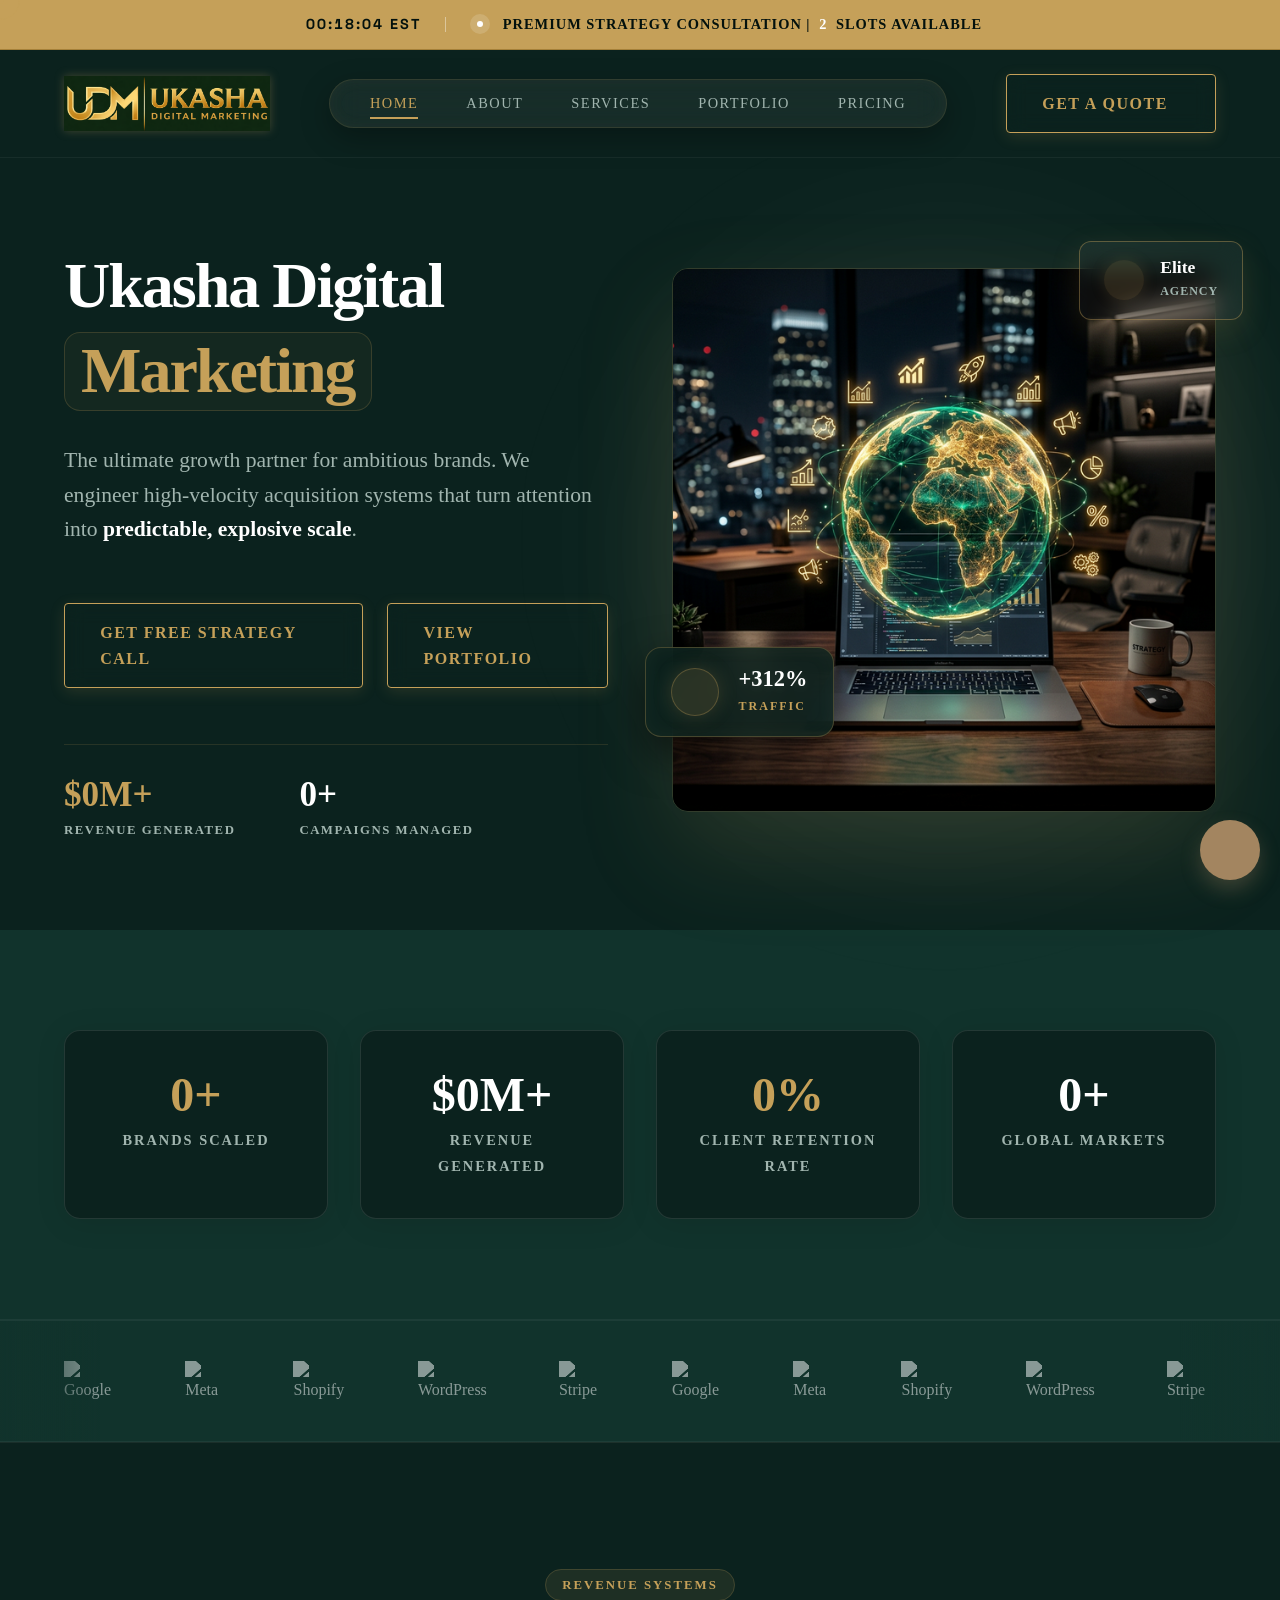
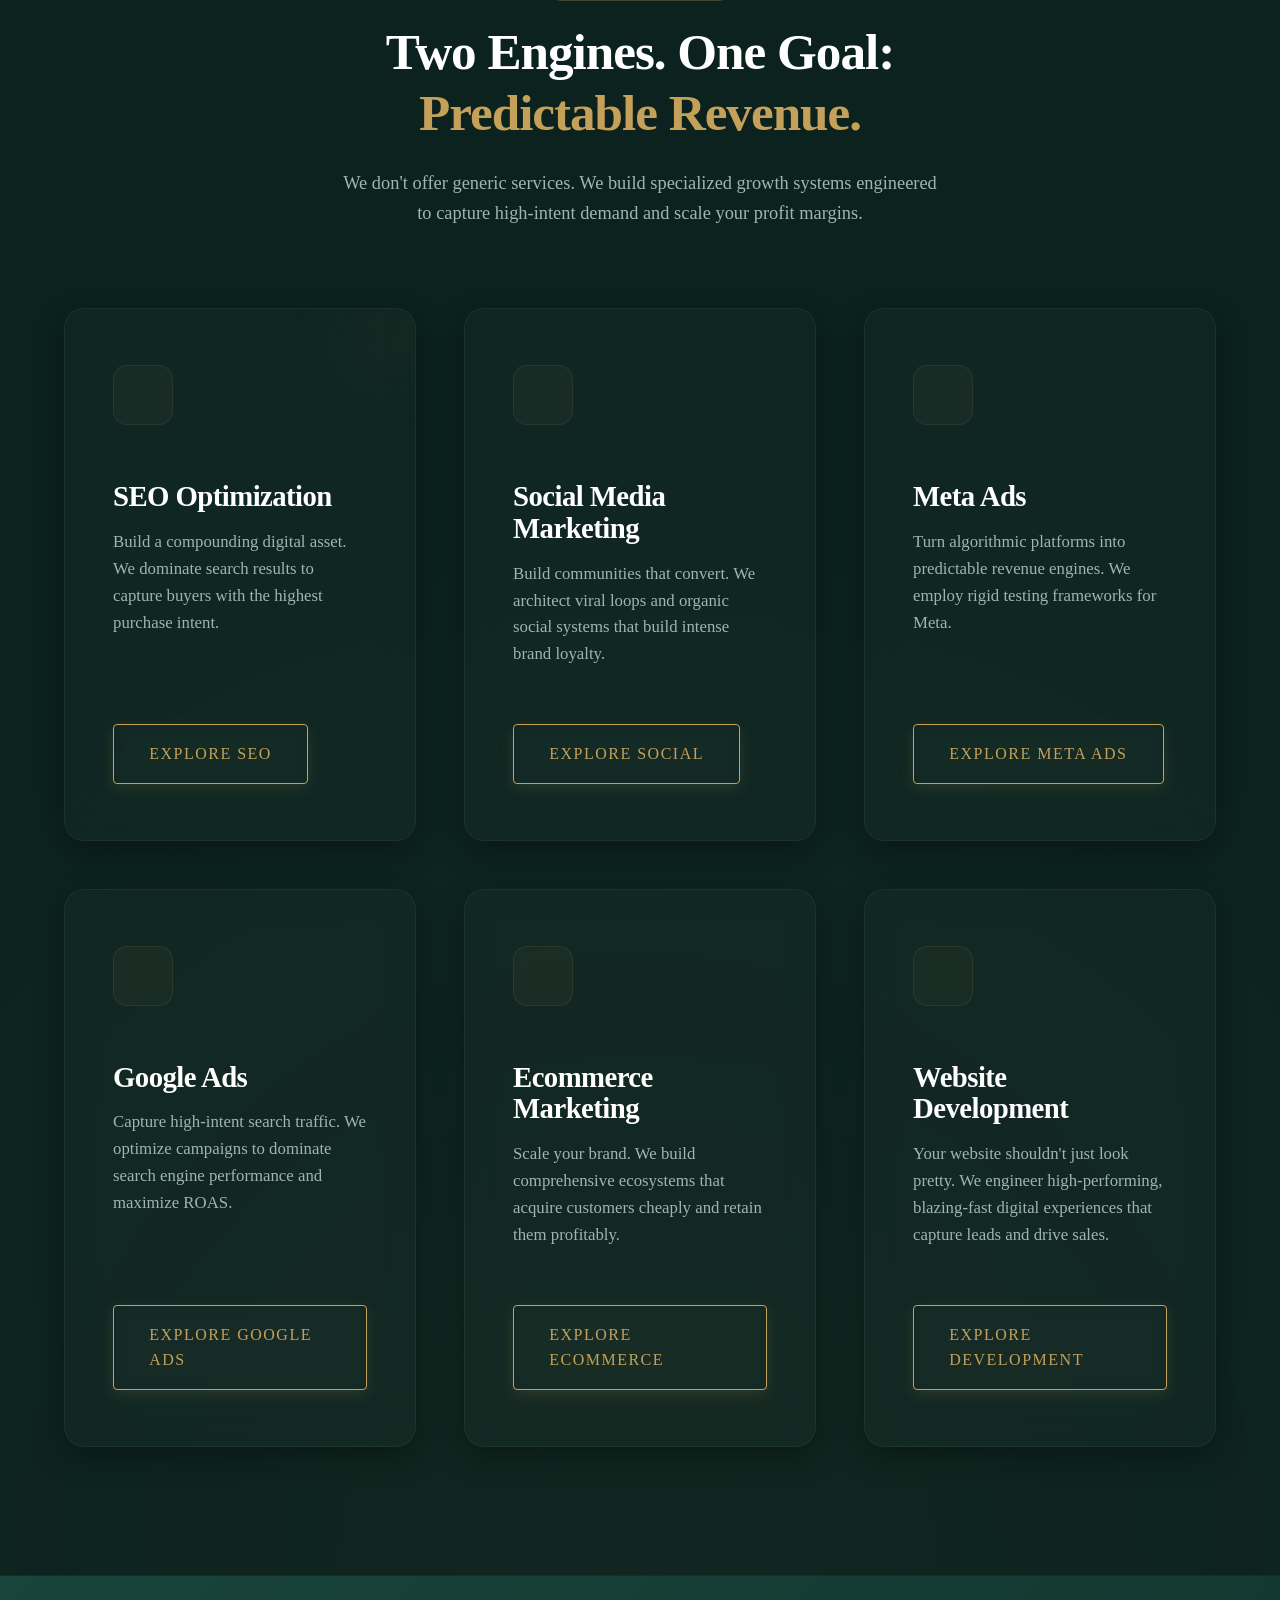
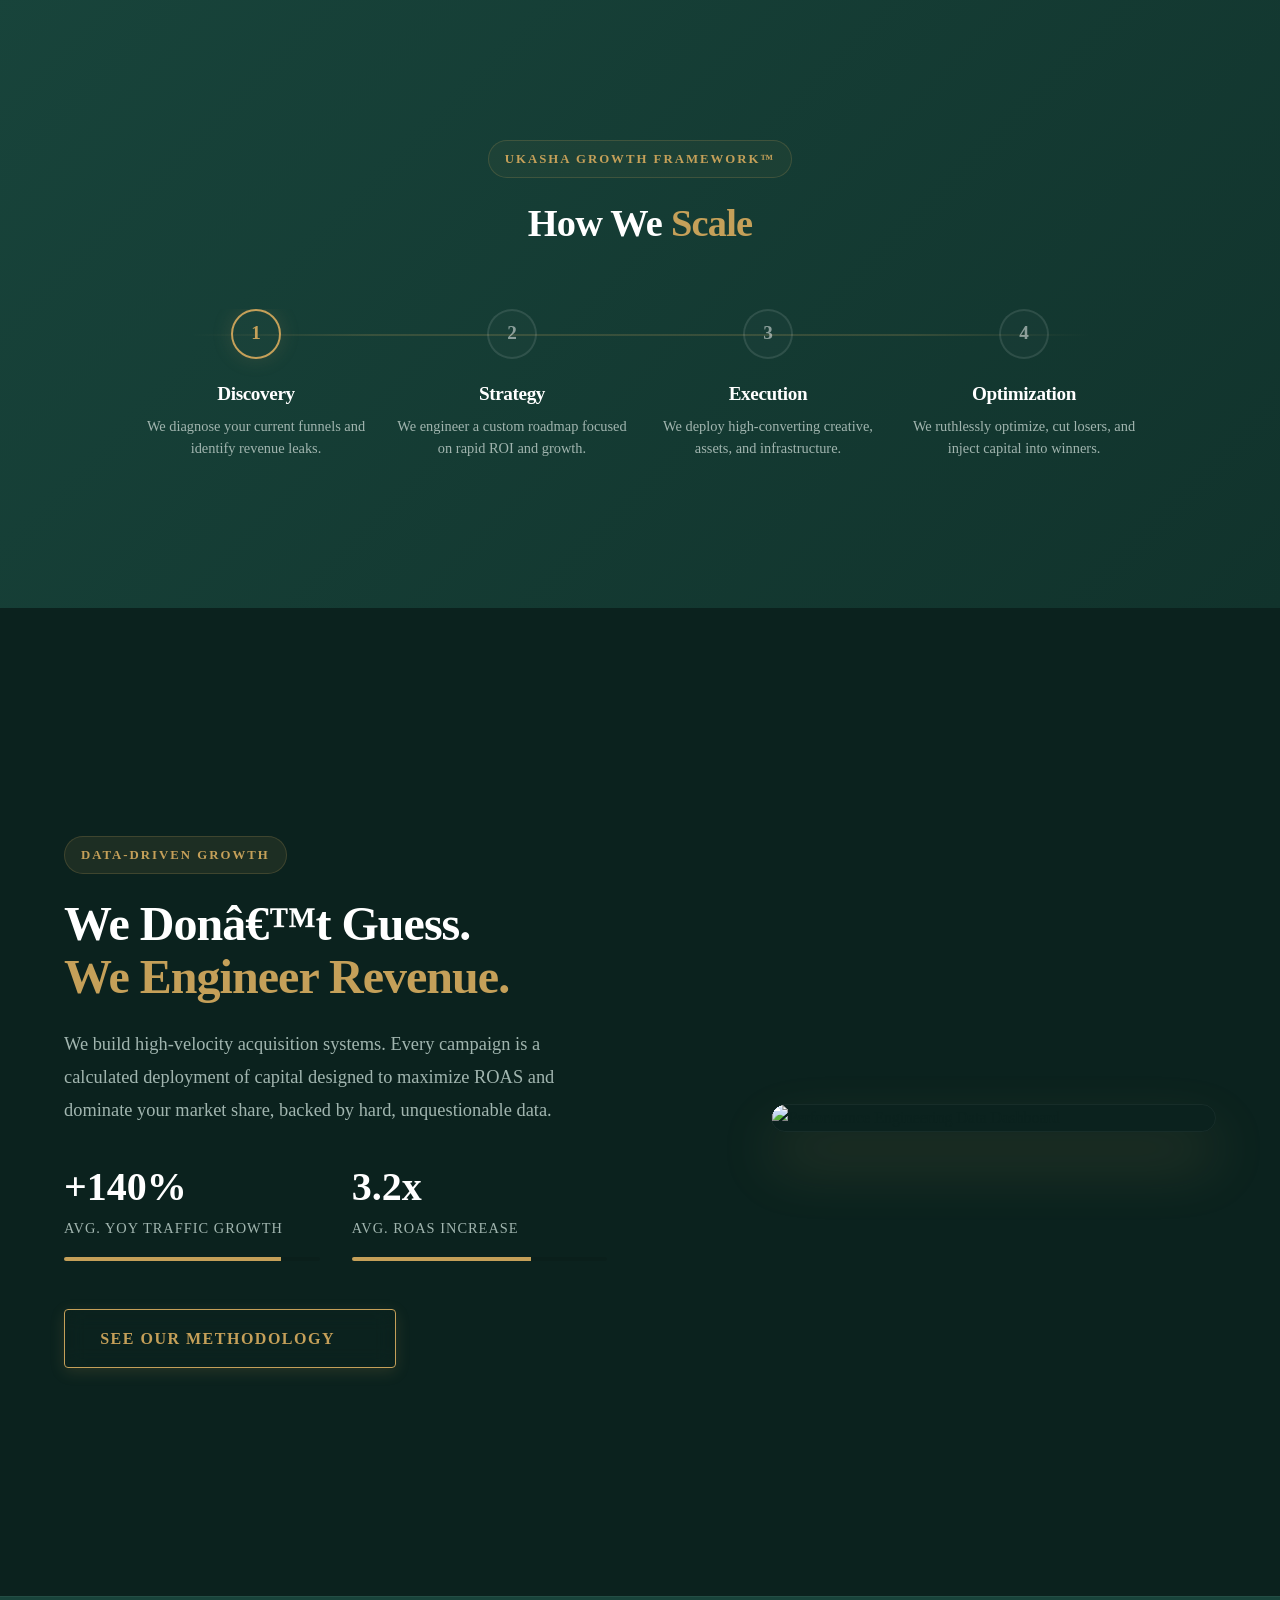
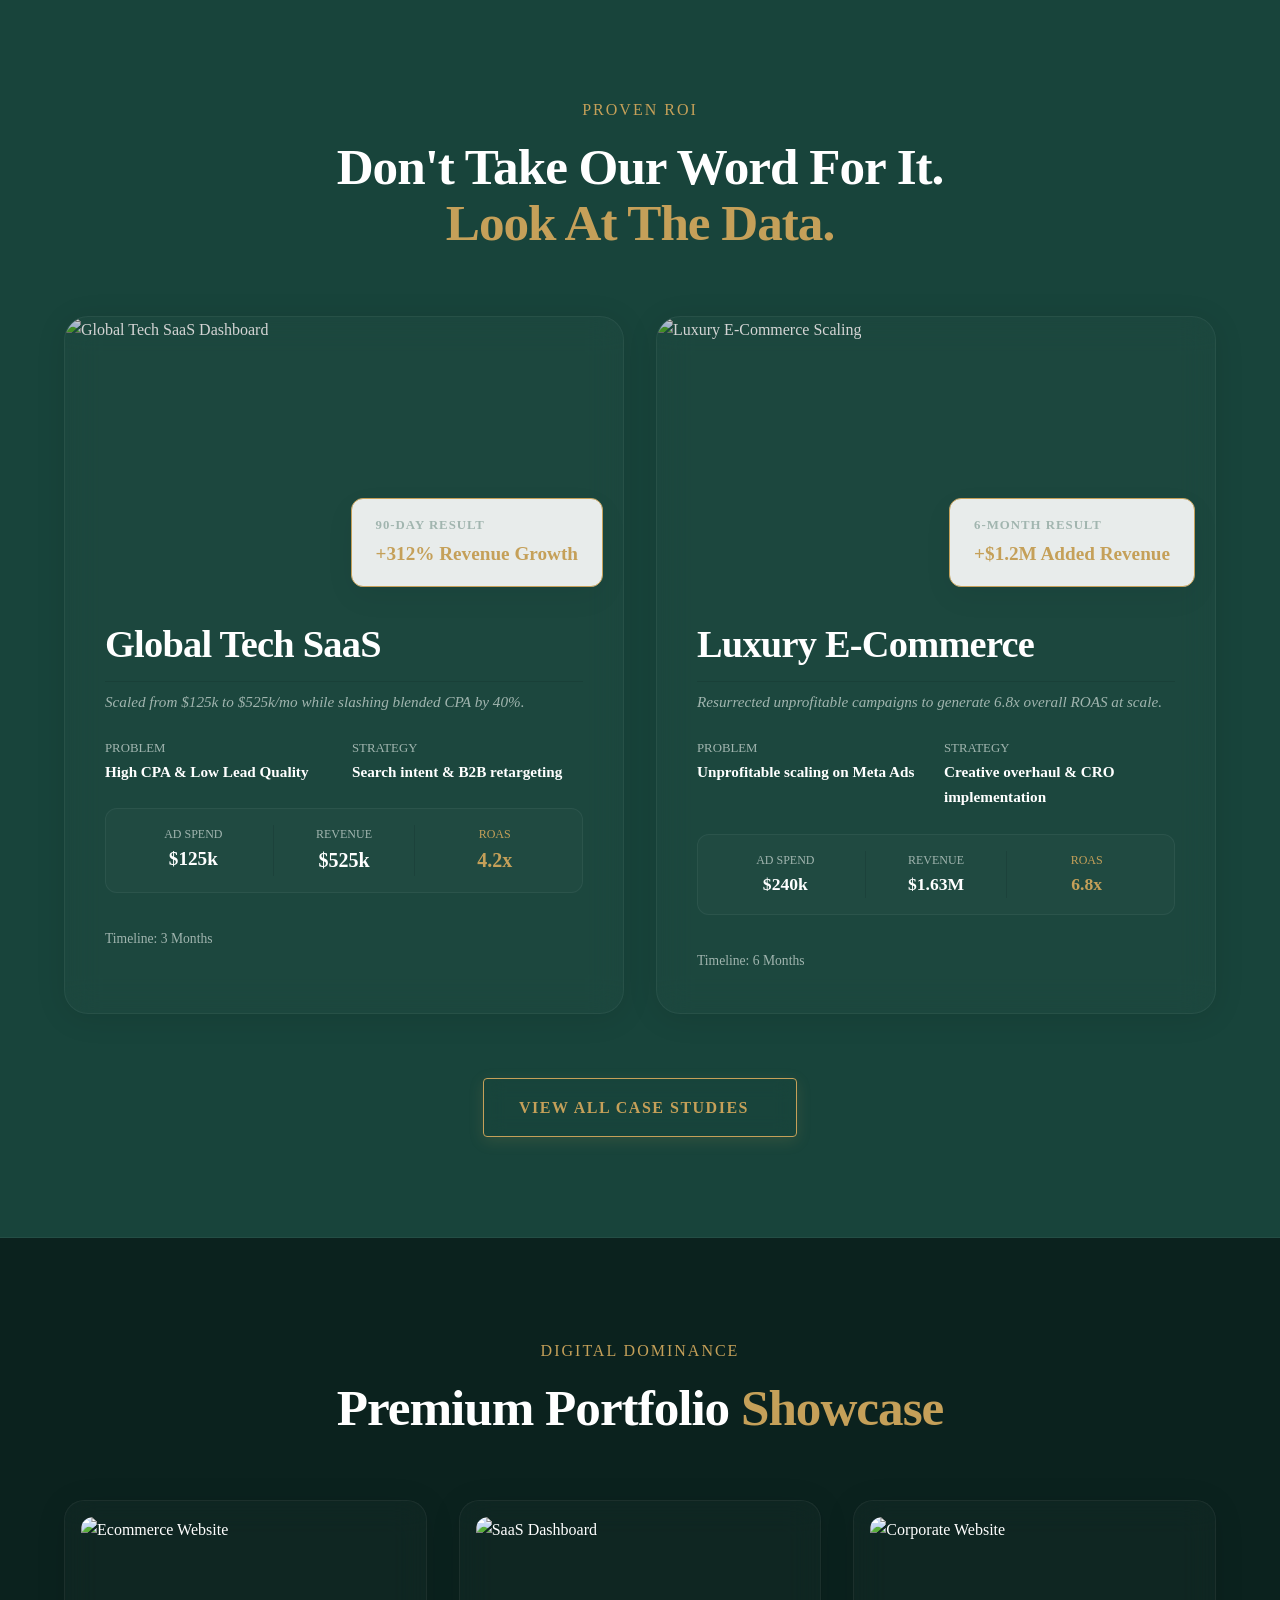
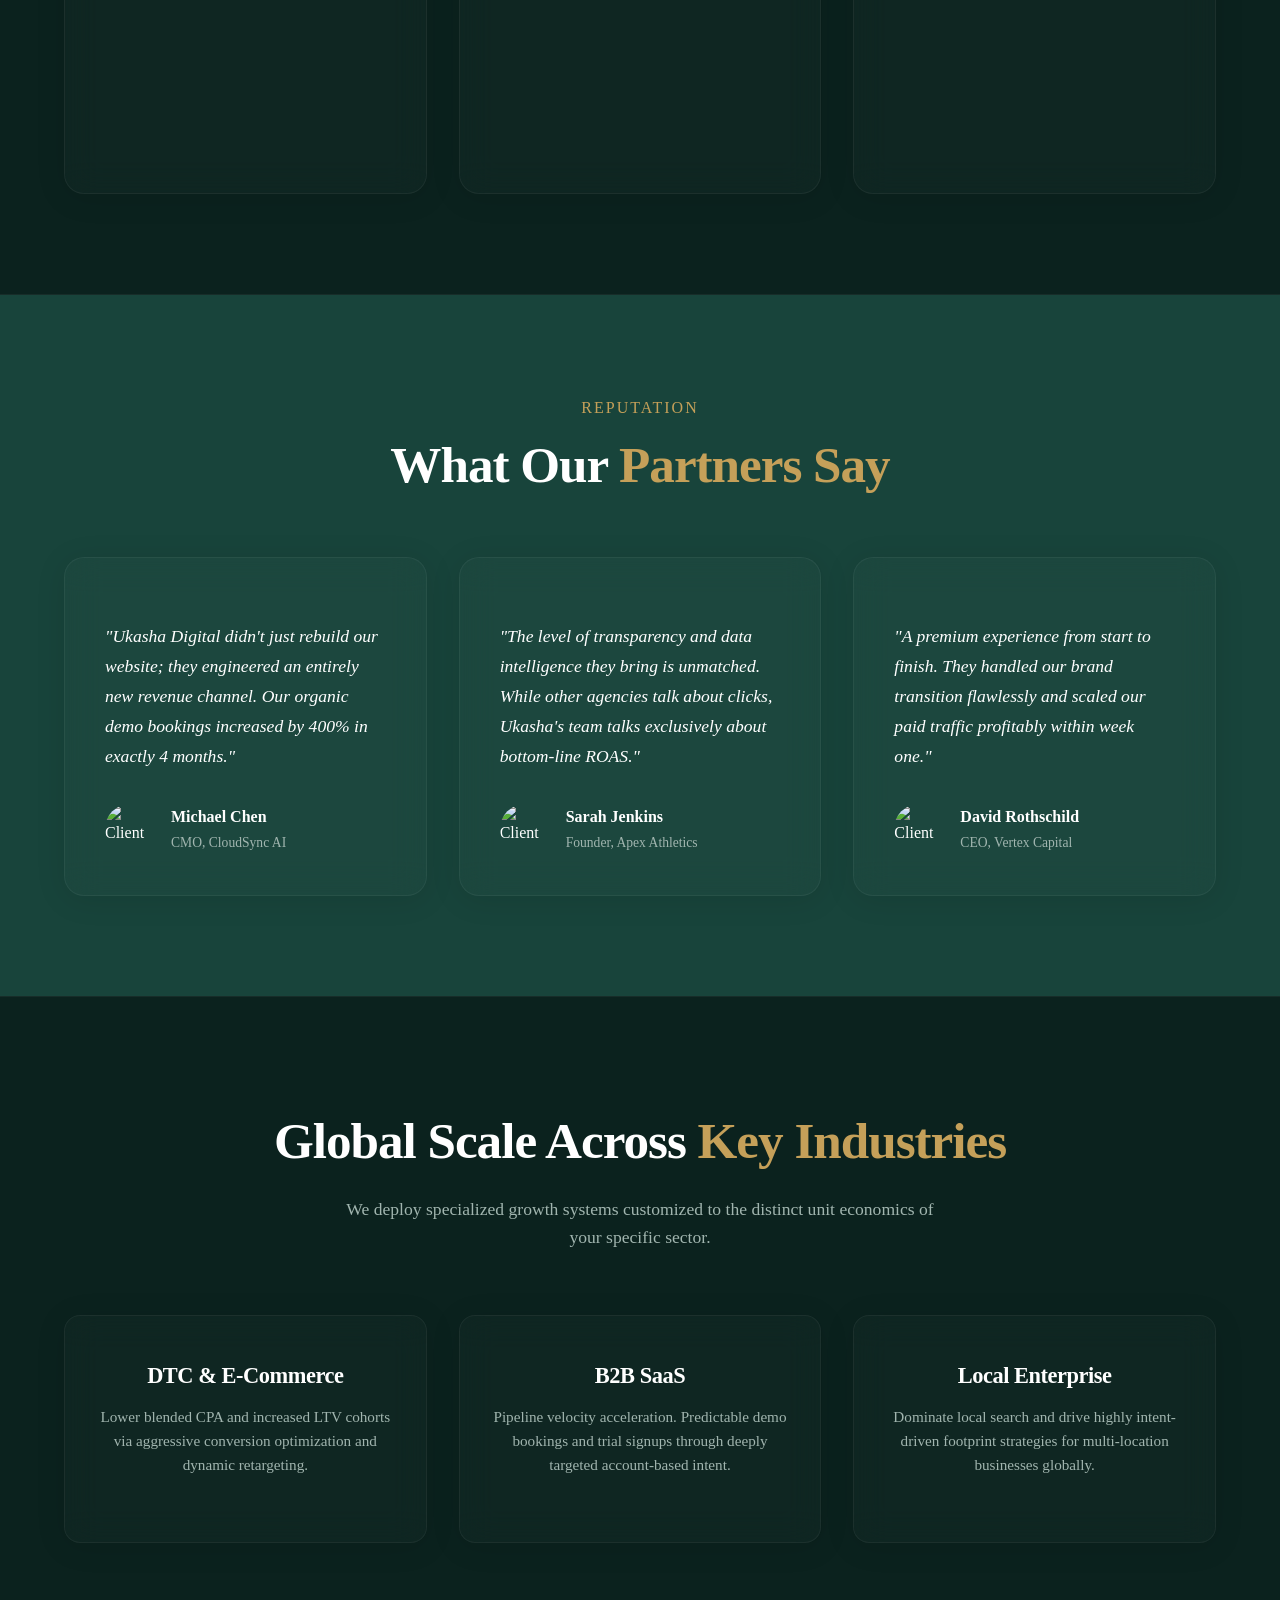
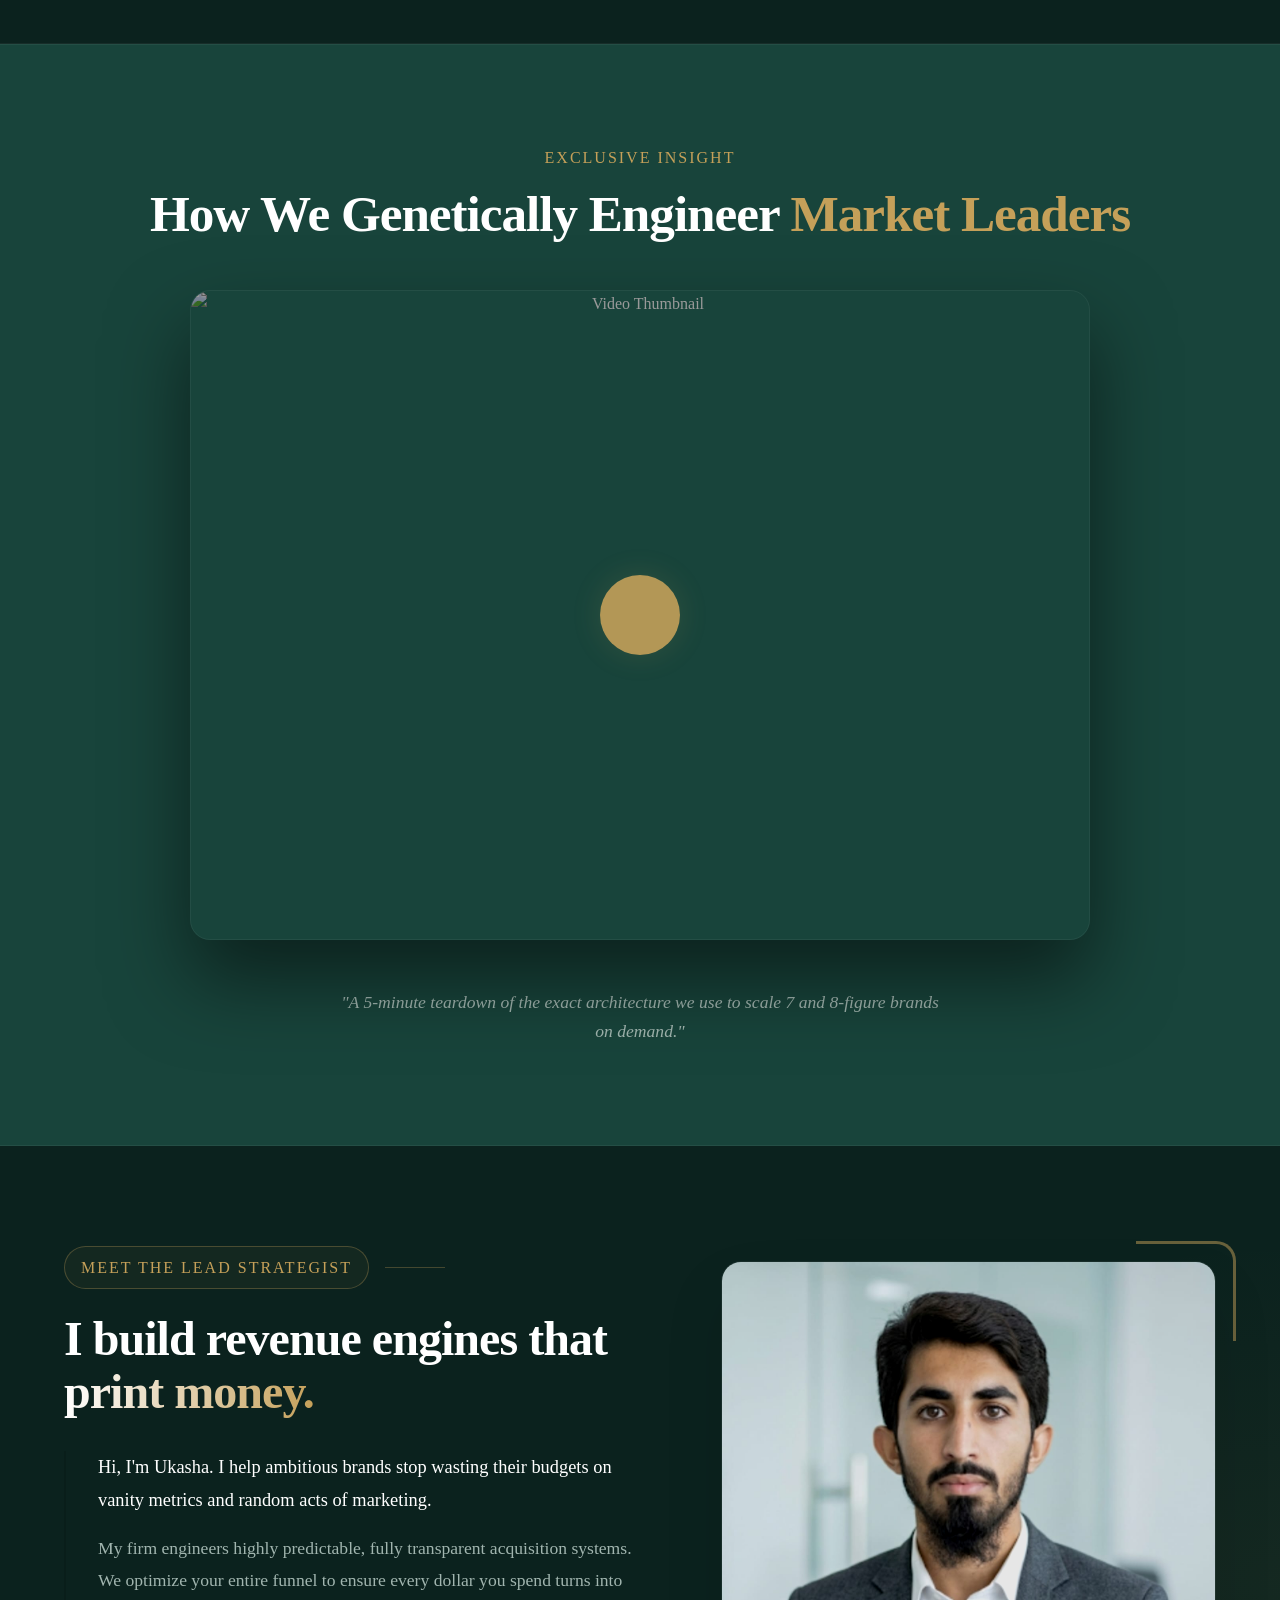
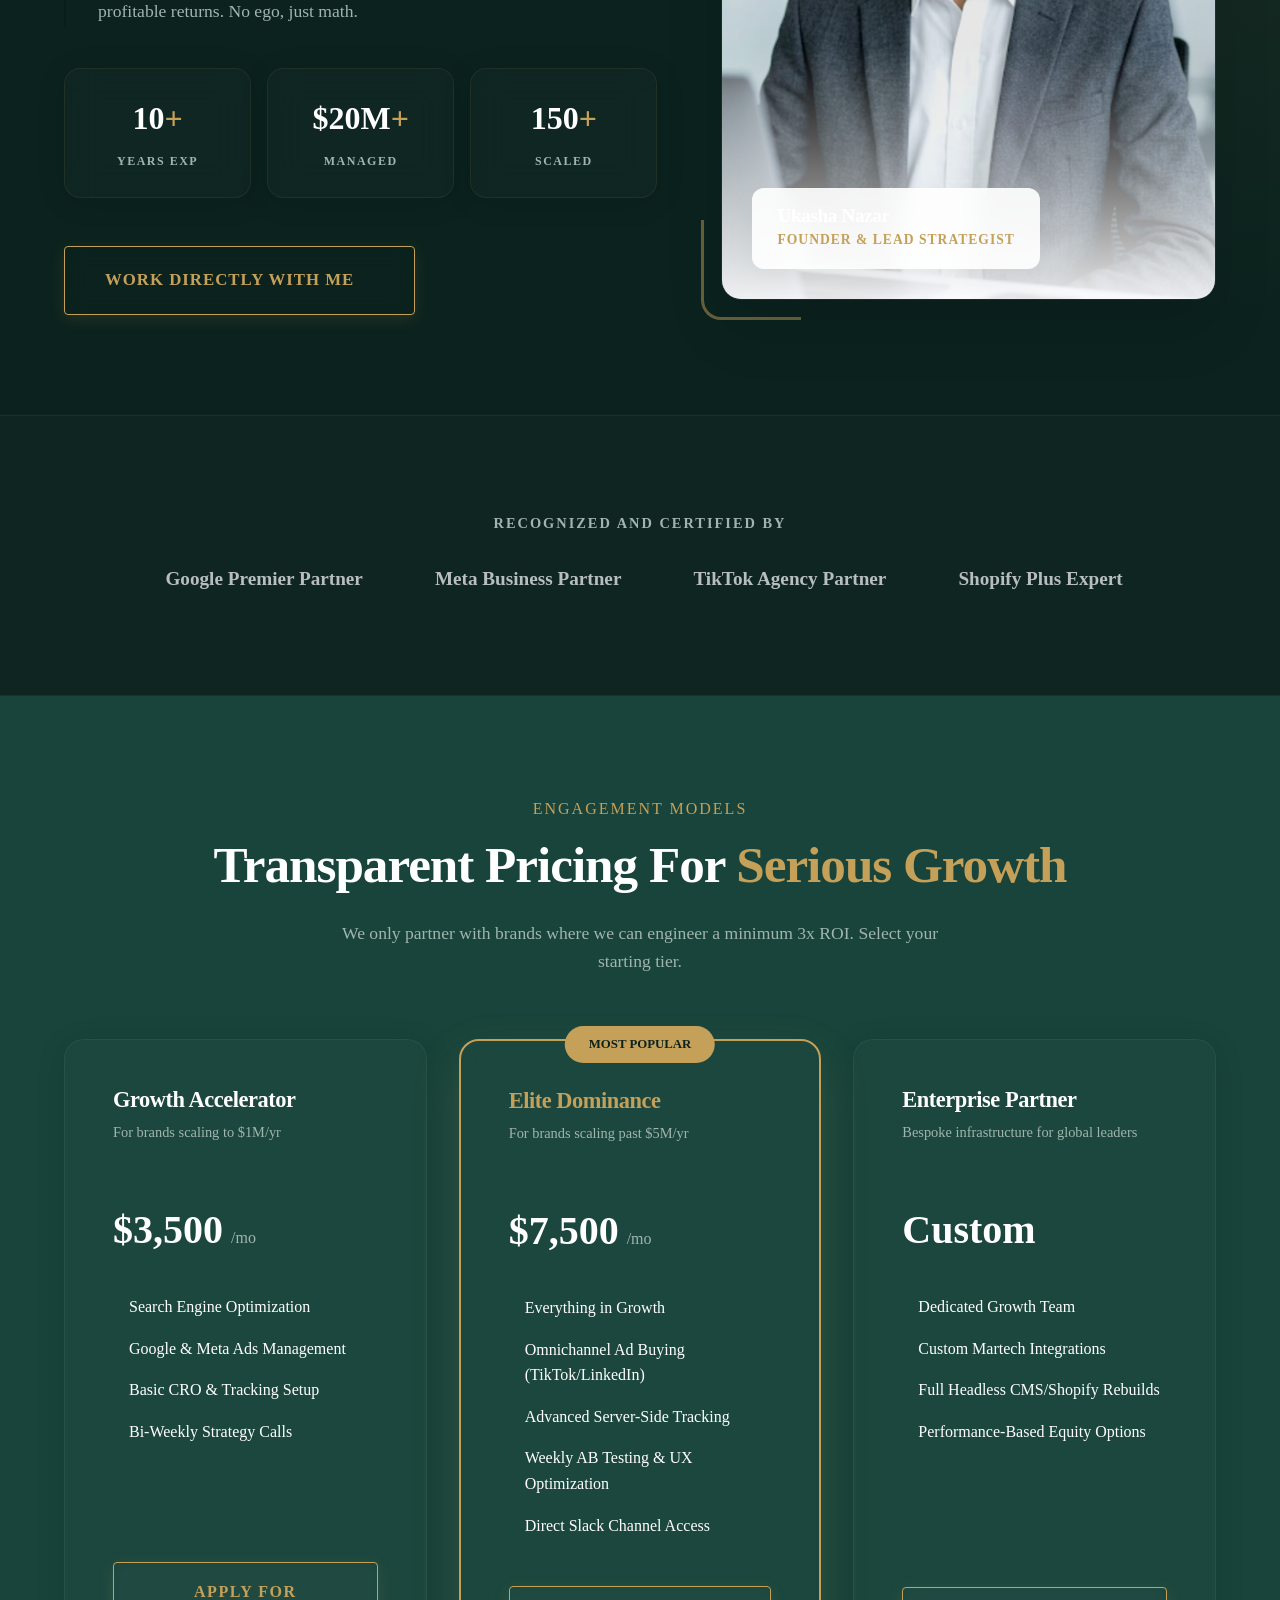
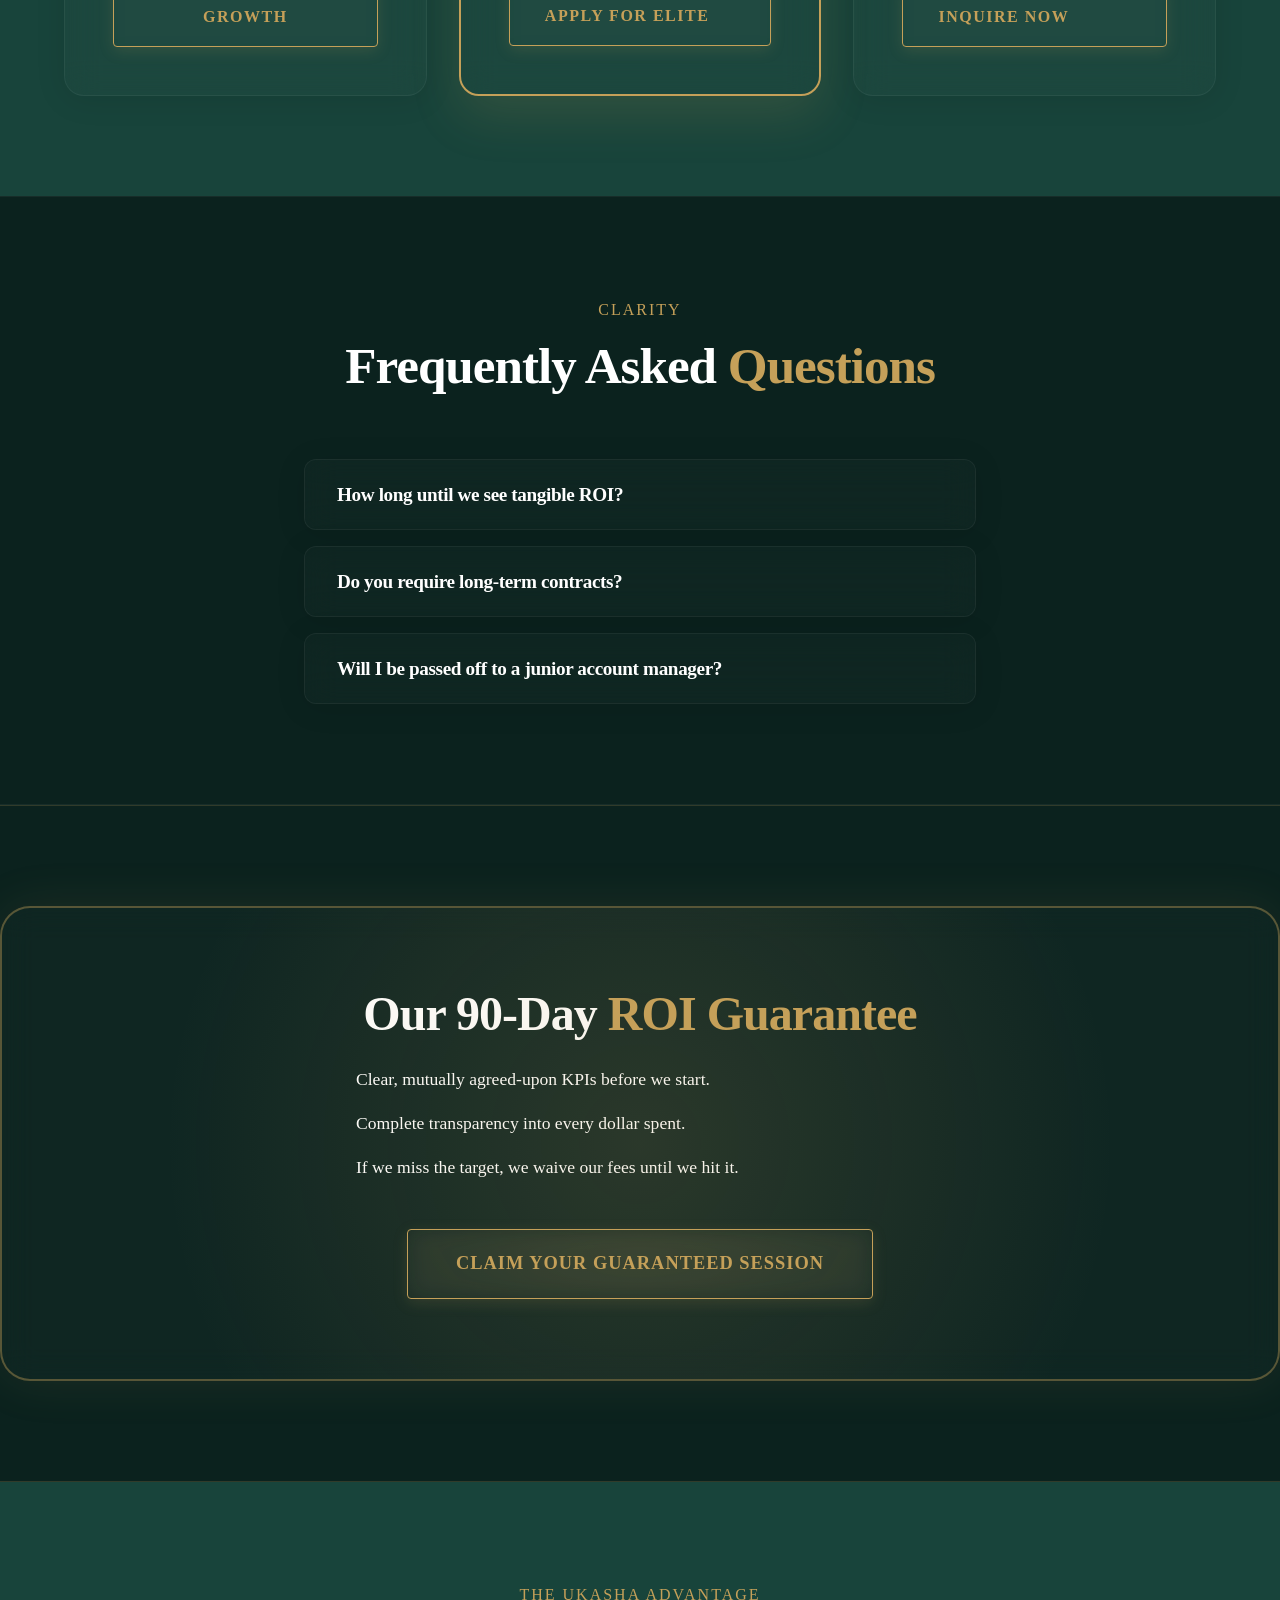
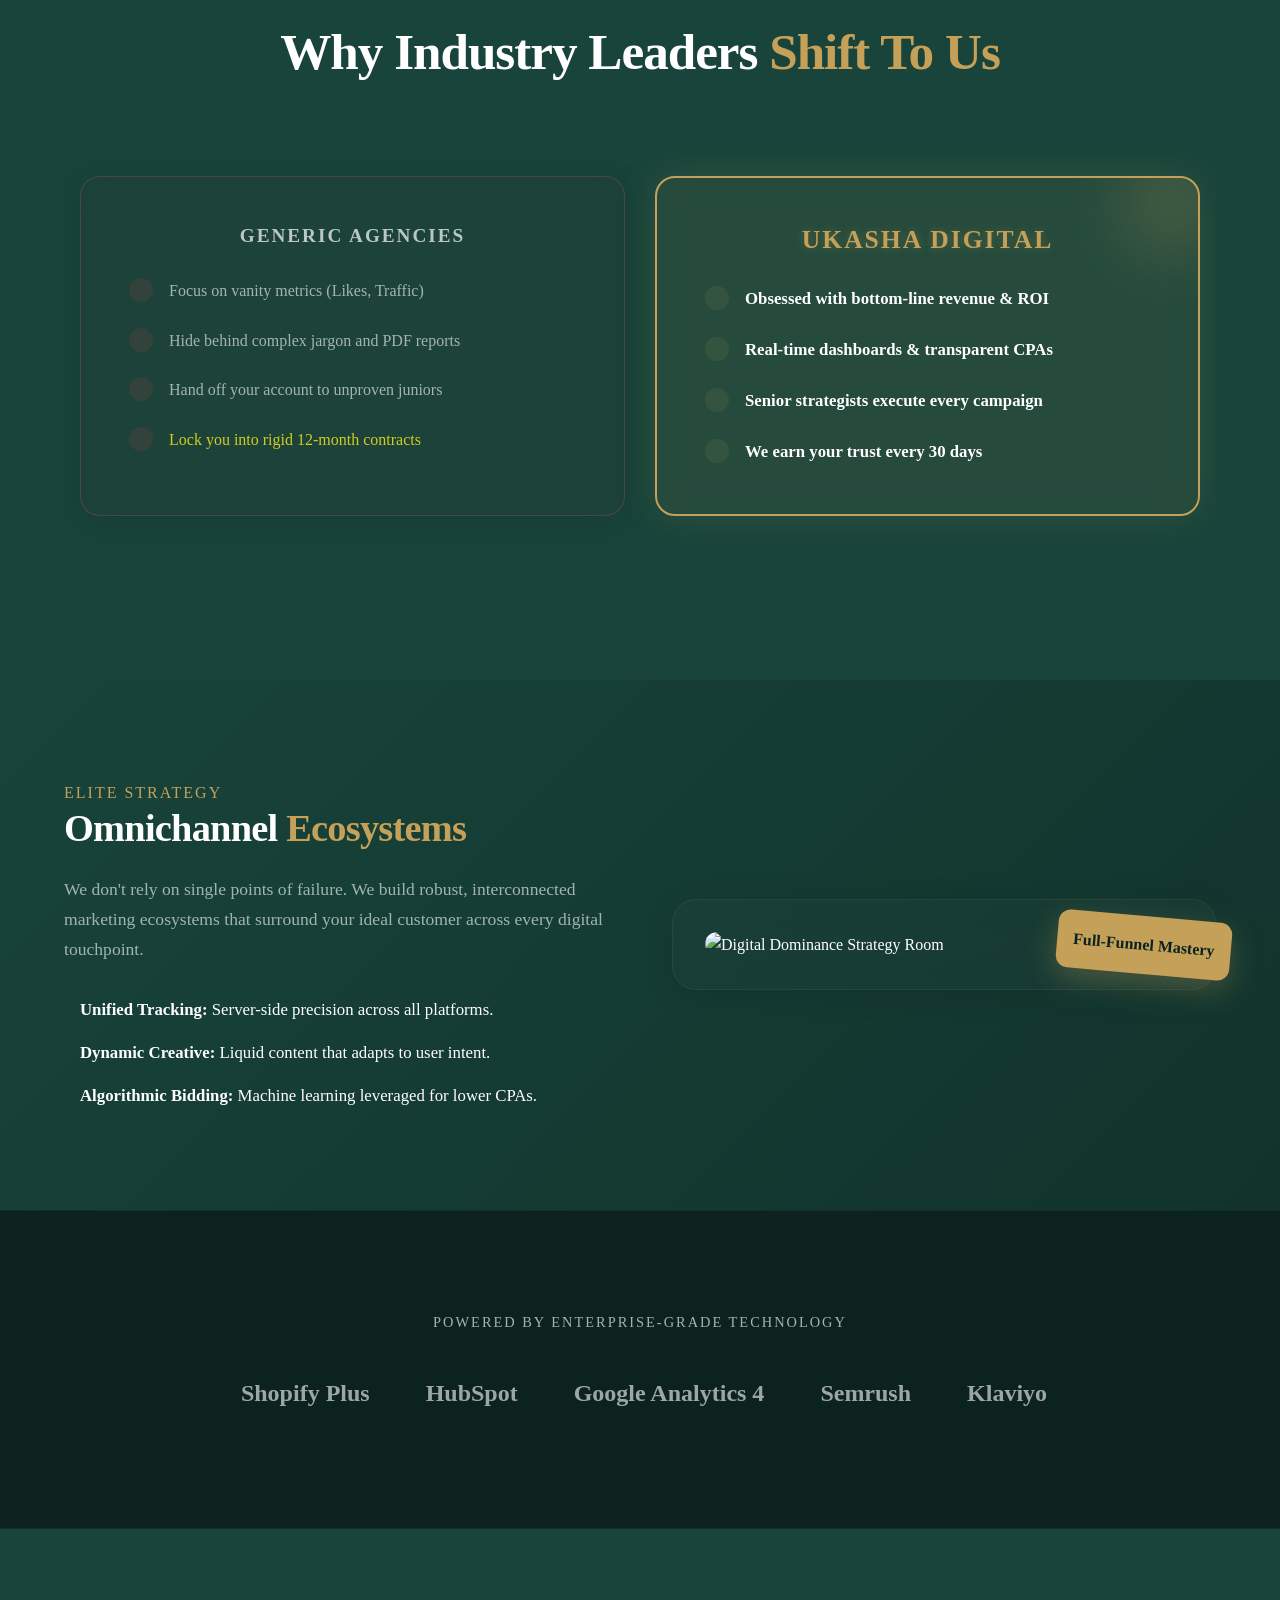
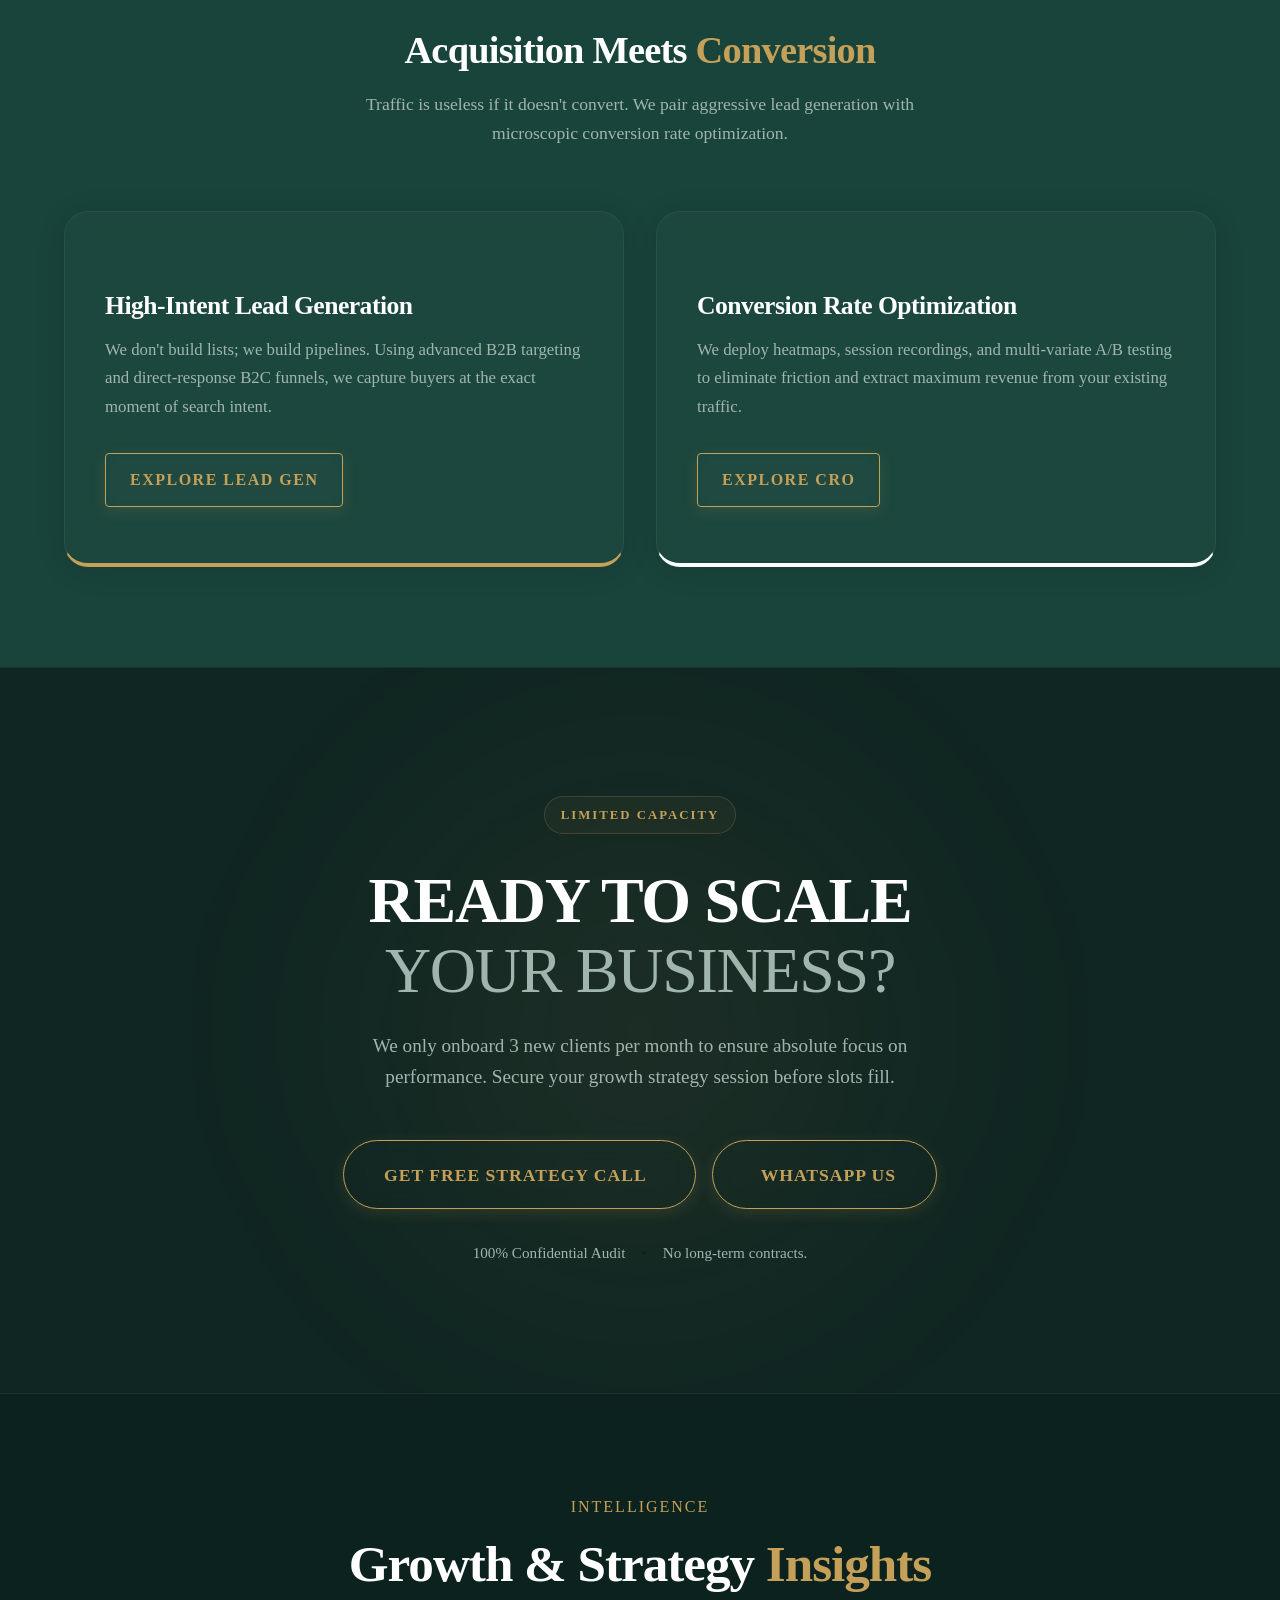
==== commit d9f1cf45: "Add files via upload" ====
--- a/index.html
+++ b/index.html
@@ -1,4 +1,4 @@
-﻿<!DOCTYPE html>
+<!DOCTYPE html>
 <html lang="en">
 
 <head>
@@ -59,26 +59,26 @@
 
     <!-- Urgency Banner with Clock -->
     <div class="urgency-banner"
-        style="display: flex; justify-content: center; align-items: center; gap: 1.5rem; padding: 0.8rem; background: var(--primary); border-bottom: 1px solid var(--primary-dark); color: var(--bg-base); font-size: 0.9rem; font-weight: 600; letter-spacing: 1px; z-index: 1000; position: relative;">
+        style="display: flex; justify-content: center; align-items: center; gap: 1.5rem; padding: 0.8rem; background: var(--primary); border-bottom: 1px solid var(--primary-dark); color: #ffffff; font-size: 0.9rem; font-weight: 600; letter-spacing: 1px; z-index: 1000; position: relative;">
         <!-- Clock Element -->
-        <div style="display: flex; align-items: center; gap: 0.5rem; color: var(--bg-base);">
+        <div style="display: flex; align-items: center; gap: 0.5rem; color: #ffffff;">
             <i class="ph ph-clock" style="font-size: 1.2rem;"></i>
             <span class="top-clock"
                 style="font-variant-numeric: tabular-nums; font-family: 'Space Grotesk', monospace; letter-spacing: 2px; font-weight: 700;">00:00:00</span>
         </div>
 
         <!-- Divider -->
-        <div style="width: 1px; height: 15px; background: rgba(3, 17, 13, 0.4);"></div>
+        <div style="width: 1px; height: 15px; background: rgba(255, 255, 255, 0.4);"></div>
 
         <!-- Banner Text -->
-        <div style="display: flex; align-items: center; gap: 0.8rem; text-transform: uppercase;">
+        <div style="display: flex; align-items: center; gap: 0.8rem; text-transform: uppercase; color: #ffffff;">
             <span class="glow-pulse"
-                style="display: flex; align-items: center; justify-content: center; width: 20px; height: 20px; background: rgba(3, 17, 13, 0.15); border-radius: 50%;">
+                style="display: flex; align-items: center; justify-content: center; width: 20px; height: 20px; background: rgba(255, 255, 255, 0.15); border-radius: 50%;">
                 <span
-                    style="width: 6px; height: 6px; background-color: var(--bg-base); border-radius: 50%; box-shadow: 0 0 10px rgba(3, 17, 13, 0.5);"></span>
+                    style="width: 6px; height: 6px; background-color: #ffffff; border-radius: 50%; box-shadow: 0 0 10px rgba(255, 255, 255, 0.05);"></span>
             </span>
             <span>Premium Strategy Consultation | <strong
-                    style="color: var(--bg-base); font-weight: 800; margin: 0 4px;">2</strong> Slots Available</span>
+                    style="color: #ffffff; font-weight: 800; margin: 0 4px;">2</strong> Slots Available</span>
         </div>
     </div>
 
@@ -87,7 +87,7 @@
         <div class="container nav-container">
             <a href="index.html" class="logo">
                 <img src="logo-new.png" alt="UDM Logo"
-                    style="height: 55px; width: auto; display: block; filter: drop-shadow(0 0 5px rgba(163, 133, 96, 0.3));">
+                    style="height: 55px; width: auto; display: block; filter: drop-shadow(0 0 5px rgba(197, 160, 89, 0.3));">
             </a>
             <nav class="nav-links">
                 <a href="index.html">Home</a>
@@ -108,10 +108,10 @@
     <div class="container hero-grid grid">
         <div class="hero-content">
             <h1 class="animate-on-scroll text-reveal-anim"
-                style="font-size: clamp(2.5rem, 5vw, 5.5rem); line-height: 1.2; font-weight: 800; letter-spacing: -2px; margin-bottom: 1.5rem; color: #fff;">
+                style="font-size: clamp(2.5rem, 5vw, 5.5rem); line-height: 1.2; font-weight: 800; letter-spacing: -2px; margin-bottom: 1.5rem; color: var(--text-light);">
                 <span style="white-space: nowrap;">Ukasha Digital</span>
                 <span class="glow-pulse"
-                    style="display:inline-block; border-radius:16px; padding:0 1rem; border:1px solid rgba(163, 133, 96, 0.2); background: rgba(163, 133, 96, 0.05); backdrop-filter: blur(10px); color: var(--primary); font-weight: 800; margin: 0.5rem 0;">
+                    style="display:inline-block; border-radius:16px; padding:0 1rem; border:1px solid rgba(197, 160, 89, 0.2); background: rgba(197, 160, 89, 0.05); backdrop-filter: blur(10px); color: var(--primary); font-weight: 800; margin: 0.5rem 0;">
                     Marketing
                 </span>
             </h1>
@@ -122,13 +122,13 @@
                     explosive scale</strong>.
             </p>
             <div class="hero-actions animate-on-scroll">
-                <a href="contact.html" class="btn btn-primary glow-pulse">Book Strategy Call</a>
-                <a href="portfolio.html" class="btn btn-outline">View Case Studies</a>
+                <a href="contact.html" class="btn btn-primary glow-pulse">Get Free Strategy Call</a>
+                <a href="portfolio.html" class="btn btn-outline">View Portfolio</a>
             </div>
 
             <!-- Elite Trust Strip (Hero Inner) -->
             <div class="animate-on-scroll hero-trust"
-                style="margin-top: 3.5rem; display: flex; gap: 4rem; border-top: 1px solid rgba(163, 133, 96, 0.15); padding-top: 2rem;">
+                style="margin-top: 3.5rem; display: flex; gap: 4rem; border-top: 1px solid rgba(197, 160, 89, 0.15); padding-top: 2rem;">
                 <div>
                     <strong style="color: var(--primary); font-size: 2.2rem; display: block; line-height: 1;"
                         class="counter" data-target="15">$0M+</strong>
@@ -148,41 +148,41 @@
 
         <div class="hero-image animate-on-scroll">
             <div class="hero-image-inner">
-                <!-- Intense Cinematic Glow behind image -->
+                <!-- Subtle Clean Glow behind image -->
                 <div
-                    style="position: absolute; top: 50%; left: 50%; width: 140%; height: 140%; transform: translate(-50%, -50%); background: radial-gradient(ellipse at center, rgba(163, 133, 96, 0.25) 0%, rgba(22, 48, 43, 0.6) 40%, transparent 70%); filter: blur(60px); z-index: 0; pointer-events: none;">
-                </div>
-
-                <img src="https://images.unsplash.com/photo-1460925895917-afdab827c52f?q=80&w=600&auto=format&fit=crop"
-                    alt="Marketing Analytics Dashboard"
-                    style="width: 100%; height: auto; border-radius: 16px; object-fit: cover; box-shadow: 0 40px 100px rgba(163, 133, 96, 0.15); border: 1px solid rgba(163, 133, 96, 0.2); position: relative; z-index: 1;">
+                    style="position: absolute; top: 50%; left: 50%; width: 140%; height: 140%; transform: translate(-50%, -50%); background: radial-gradient(ellipse at center, rgba(197, 160, 89, 0.15) 0%, rgba(255, 255, 255, 0.05) 40%, transparent 70%); filter: blur(60px); z-index: 0; pointer-events: none;">
+                </div>
+
+                <img src="./emerald_gold_hero.png"
+                    alt="Zenith Emerald Gold Dashboard"
+                    style="width: 100%; height: auto; border-radius: 16px; object-fit: cover; box-shadow: 0 40px 100px rgba(197, 160, 89, 0.15); border: 1px solid rgba(197, 160, 89, 0.2); position: relative; z-index: 1;">
 
                 <div class="floating-badge badge-1 glass-panel float-complex"
-                    style="bottom: 12%; left: -12%; padding: 1rem 1.5rem; border: 1px solid rgba(163, 133, 96, 0.2); border-radius: 12px; z-index: 2; transition-delay: 0.2s; background: rgba(22, 48, 43, 0.85); backdrop-filter: blur(12px); box-shadow: 0 10px 30px rgba(0,0,0,0.5);">
+                    style="position: absolute; bottom: 15%; left: -5%; padding: 1.2rem 1.6rem; border: 1px solid rgba(197, 160, 89, 0.3); border-radius: 16px; z-index: 2; transition-delay: 0.2s; background: rgba(11, 34, 30, 0.85); backdrop-filter: blur(16px); box-shadow: 0 15px 40px rgba(0,0,0,0.5), inset 0 0 20px rgba(197, 160, 89, 0.05);">
+                    <div style="display: flex; align-items: center; gap: 1.2rem;">
+                        <div
+                            style="width: 48px; height: 48px; background: rgba(197, 160, 89, 0.15); border: 1px solid rgba(197, 160, 89, 0.3); border-radius: 50%; display: flex; align-items: center; justify-content: center; box-shadow: 0 0 20px rgba(197, 160, 89, 0.2);">
+                            <i class="ph-bold ph-trend-up" style="color: var(--primary); font-size: 1.4rem;"></i>
+                        </div>
+                        <div style="text-align: left;">
+                            <strong
+                                style="display: block; font-size: 1.4rem; line-height: 1.1; color: var(--text-light); font-weight: 800; text-shadow: 0 2px 10px rgba(255,255,255,0.1);">+312%</strong>
+                            <span
+                                style="font-size: 0.75rem; color: var(--primary); text-transform: uppercase; letter-spacing: 2px; font-weight: 700;">Traffic</span>
+                        </div>
+                    </div>
+                </div>
+
+                <div class="floating-badge badge-2 glass-panel float-complex"
+                    style="top: -5%; right: -5%; padding: 1rem 1.5rem; border: 1px solid rgba(197, 160, 89, 0.4); border-radius: 12px; z-index: 2; transition-delay: 0.4s; animation-delay: 1s; background: rgba(255, 255, 255, 0.05); backdrop-filter: blur(12px); box-shadow: 0 10px 30px rgba(197, 160, 89, 0.15);">
                     <div style="display: flex; align-items: center; gap: 1rem;">
                         <div
-                            style="width: 40px; height: 40px; background: rgba(76, 175, 80, 0.15); border-radius: 50%; display: flex; align-items: center; justify-content: center; box-shadow: 0 0 15px rgba(76, 175, 80, 0.2);">
-                            <i class="ph-bold ph-trend-up" style="color: #4CAF50; font-size: 1.2rem;"></i>
+                            style="width: 40px; height: 40px; background: rgba(197, 160, 89, 0.15); border-radius: 50%; display: flex; align-items: center; justify-content: center; box-shadow: 0 0 15px var(--primary-glow);">
+                            <i class="ph-fill ph-check-circle" style="color: var(--primary); font-size: 1.2rem;"></i>
                         </div>
                         <div>
                             <strong
-                                style="display: block; font-size: 1.2rem; line-height: 1.1; color: #fff;">+312%</strong>
-                            <span
-                                style="font-size: 0.75rem; color: var(--text-gray); text-transform: uppercase; letter-spacing: 1px; font-weight: 600;">Traffic</span>
-                        </div>
-                    </div>
-                </div>
-
-                <div class="floating-badge badge-2 glass-panel float-complex"
-                    style="top: -5%; right: -5%; padding: 1rem 1.5rem; border: 1px solid rgba(163, 133, 96, 0.4); border-radius: 12px; z-index: 2; transition-delay: 0.4s; animation-delay: 1s; background: rgba(22, 48, 43, 0.85); backdrop-filter: blur(12px); box-shadow: 0 10px 30px rgba(163, 133, 96, 0.15);">
-                    <div style="display: flex; align-items: center; gap: 1rem;">
-                        <div
-                            style="width: 40px; height: 40px; background: rgba(163, 133, 96, 0.15); border-radius: 50%; display: flex; align-items: center; justify-content: center; box-shadow: 0 0 15px var(--primary-glow);">
-                            <i class="ph-fill ph-check-circle" style="color: var(--primary); font-size: 1.2rem;"></i>
-                        </div>
-                        <div>
-                            <strong
-                                style="display: block; font-size: 1.1rem; line-height: 1.1; color: #fff;">Elite</strong>
+                                style="display: block; font-size: 1.1rem; line-height: 1.1; color: var(--text-light);">Elite</strong>
                             <span
                                 style="font-size: 0.75rem; color: var(--text-gray); text-transform: uppercase; letter-spacing: 1px; font-weight: 600;">Agency</span>
                         </div>
@@ -195,12 +195,12 @@
 
     <!-- NEW: Agency Statistics -->
     <section class="section-padding"
-        style="background: rgba(255,255,255,0.01); border-bottom: 1px solid var(--border-subtle); position: relative; overflow: hidden;">
+        style="background: var(--bg-surface); border-bottom: 1px solid var(--border-subtle); position: relative; overflow: hidden;">
         <div class="container animate-on-scroll">
             <div class="grid"
                 style="grid-template-columns: repeat(auto-fit, minmax(200px, 1fr)); gap: 2rem; text-align: center;">
                 <div class="glass-panel"
-                    style="padding: 2.5rem; border-radius: 16px; border: 1px solid var(--border-light);">
+                    style="padding: 2.5rem; border-radius: 16px; border: 1px solid var(--border-light); background: var(--bg-base);">
                     <strong class="counter text-primary glow-pulse" data-target="250"
                         style="display: block; font-size: 3rem; line-height: 1; margin-bottom: 0.5rem; font-weight: 800;">0+</strong>
                     <span
@@ -208,7 +208,7 @@
                         Scaled</span>
                 </div>
                 <div class="glass-panel"
-                    style="padding: 2.5rem; border-radius: 16px; border: 1px solid var(--border-light);">
+                    style="padding: 2.5rem; border-radius: 16px; border: 1px solid var(--border-light); background: var(--bg-base);">
                     <strong
                         style="display: block; font-size: 3rem; line-height: 1; margin-bottom: 0.5rem; font-weight: 800; color: var(--text-light);">$<span
                             class="counter" data-target="50">0</span>M+</strong>
@@ -217,7 +217,7 @@
                         Generated</span>
                 </div>
                 <div class="glass-panel"
-                    style="padding: 2.5rem; border-radius: 16px; border: 1px solid var(--border-light);">
+                    style="padding: 2.5rem; border-radius: 16px; border: 1px solid var(--border-light); background: var(--bg-base);">
                     <strong class="counter text-primary glow-pulse" data-target="98"
                         style="display: block; font-size: 3rem; line-height: 1; margin-bottom: 0.5rem; font-weight: 800;">0%</strong>
                     <span
@@ -225,7 +225,7 @@
                         Retention Rate</span>
                 </div>
                 <div class="glass-panel"
-                    style="padding: 2.5rem; border-radius: 16px; border: 1px solid var(--border-light);">
+                    style="padding: 2.5rem; border-radius: 16px; border: 1px solid var(--border-light); background: var(--bg-base);">
                     <strong
                         style="display: block; font-size: 3rem; line-height: 1; margin-bottom: 0.5rem; font-weight: 800; color: var(--text-light);"><span
                             class="counter" data-target="15">0</span>+</strong>
@@ -242,20 +242,27 @@
         <div class="container logos-slide">
             <img src="https://upload.wikimedia.org/wikipedia/commons/2/2f/Google_2015_logo.svg" alt="Google"
                 loading="lazy">
-            <img src="https://upload.wikimedia.org/wikipedia/commons/5/51/IBM_logo.svg" alt="IBM" loading="lazy">
-            <img src="https://upload.wikimedia.org/wikipedia/commons/9/96/Microsoft_logo_%282012%29.svg" alt="Microsoft"
+            <img src="https://upload.wikimedia.org/wikipedia/commons/7/7b/Meta_Platforms_Inc._logo.svg" alt="Meta" loading="lazy">
+            <img src="https://upload.wikimedia.org/wikipedia/commons/0/0e/Shopify_logo_2018.svg" alt="Shopify"
                 loading="lazy">
-            <img src="https://upload.wikimedia.org/wikipedia/commons/b/b9/Slack_Technologies_Logo.svg" alt="Slack"
+            <img src="https://upload.wikimedia.org/wikipedia/commons/2/20/WordPress_logo.svg" alt="WordPress"
                 loading="lazy">
-            <img src="https://upload.wikimedia.org/wikipedia/commons/0/08/Zoom_logo.svg" alt="Zoom" loading="lazy">
+            <img src="https://upload.wikimedia.org/wikipedia/commons/b/ba/Stripe_Logo%2C_revised_2016.svg" alt="Stripe" loading="lazy">
+            <!-- Duplicated for scrolling effect -->
             <img src="https://upload.wikimedia.org/wikipedia/commons/2/2f/Google_2015_logo.svg" alt="Google"
                 loading="lazy">
+            <img src="https://upload.wikimedia.org/wikipedia/commons/7/7b/Meta_Platforms_Inc._logo.svg" alt="Meta" loading="lazy">
+            <img src="https://upload.wikimedia.org/wikipedia/commons/0/0e/Shopify_logo_2018.svg" alt="Shopify"
+                loading="lazy">
+            <img src="https://upload.wikimedia.org/wikipedia/commons/2/20/WordPress_logo.svg" alt="WordPress"
+                loading="lazy">
+            <img src="https://upload.wikimedia.org/wikipedia/commons/b/ba/Stripe_Logo%2C_revised_2016.svg" alt="Stripe" loading="lazy">
         </div>
     </div>
 
     <!-- Growth Systems Overview (Redesigned Services) -->
     <section class="services-mini"
-        style="padding: 8rem 0; position: relative; border-bottom: 1px solid var(--border-subtle); background: radial-gradient(circle at 50% 100%, rgba(163, 133, 96, 0.03) 0%, transparent 60%);">
+        style="padding: 8rem 0; position: relative; border-bottom: 1px solid var(--border-subtle); background: radial-gradient(circle at 50% 100%, rgba(197, 160, 89, 0.03) 0%, transparent 60%);">
         <!-- Background Glow -->
         <div class="glow-pulse"
             style="position: absolute; top: 30%; right: 0; width: 400px; height: 400px; background: radial-gradient(circle, var(--primary-glow) 0%, transparent 70%); filter: blur(80px); z-index: -1;">
@@ -263,7 +270,7 @@
 
         <div class="container text-center animate-on-scroll" style="margin-bottom: 5rem;">
             <span class="tag"
-                style="background: rgba(163, 133, 96, 0.1); color: var(--primary); border: 1px solid rgba(163, 133, 96, 0.2); text-transform: uppercase; letter-spacing: 2px; padding: 0.5rem 1rem; border-radius: 50px; font-size: 0.8rem; font-weight: 700;">
+                style="background: rgba(197, 160, 89, 0.1); color: var(--primary); border: 1px solid rgba(197, 160, 89, 0.2); text-transform: uppercase; letter-spacing: 2px; padding: 0.5rem 1rem; border-radius: 50px; font-size: 0.8rem; font-weight: 700;">
                 <i class="ph-fill ph-rocket"></i> Revenue Systems
             </span>
             <h2 style="margin-top: 1.5rem; font-size: clamp(2.2rem, 4vw, 3.5rem); line-height: 1.2;">Two Engines. One
@@ -275,173 +282,140 @@
         </div>
 
         <div class="container services-mini-grid grid"
-            style="grid-template-columns: repeat(auto-fit, minmax(400px, 1fr)); gap: 3rem;">
+            style="grid-template-columns: repeat(3, 1fr); gap: 3rem;">
 
             <!-- Service 1: SEO -->
             <div class="service-mini-card animate-on-scroll glass-panel" data-tilt data-tilt-glare="true"
                 data-tilt-max-glare="0.2"
-                style="padding: 3.5rem 3rem; display: flex; flex-direction: column; border-radius: 20px; border: 1px solid rgba(255,255,255,0.05); background: linear-gradient(145deg, rgba(255,255,255,0.03) 0%, transparent 100%); position: relative; overflow: hidden;">
+                style="padding: 3.5rem 3rem; display: flex; flex-direction: column; border-radius: 20px; border: 1px solid var(--border-subtle); background: rgba(255,255,255,0.02); position: relative; overflow: hidden; box-shadow: 0 10px 30px rgba(0,0,0,0.3); transition: transform 0.4s ease, box-shadow 0.4s ease;"
+                onmouseover="this.style.transform='translateY(-10px)'; this.style.boxShadow='0 20px 40px rgba(0,0,0,0.08)';"
+                onmouseout="this.style.transform='translateY(0)'; this.style.boxShadow='0 10px 30px rgba(0,0,0,0.02)';">
                 <div
-                    style="position: absolute; top: -50px; right: -50px; width: 150px; height: 150px; background: radial-gradient(circle, rgba(163, 133, 96, 0.1) 0%, transparent 70%); filter: blur(30px);">
+                    style="position: absolute; top: -50px; right: -50px; width: 150px; height: 150px; background: radial-gradient(circle, rgba(197, 160, 89, 0.05) 0%, transparent 70%); filter: blur(30px);">
                 </div>
                 <div
                     style="display: flex; justify-content: space-between; align-items: flex-start; margin-bottom: 2rem;">
                     <div class="service-mini-icon"
-                        style="width: 60px; height: 60px; background: rgba(255,255,255,0.05); border: 1px solid rgba(255,255,255,0.1); border-radius: 14px; display: flex; align-items: center; justify-content: center; font-size: 1.8rem;">
-                        <i class="ph ph-magnifying-glass" style="color: var(--text-light);"></i>
-                    </div>
-                </div>
-                <h4 style="font-size: 1.8rem; margin-bottom: 1rem; font-weight: 700;">Search Engine Optimization (SEO)
-                </h4>
+                        style="width: 60px; height: 60px; background: rgba(197, 160, 89, 0.05); border: 1px solid rgba(197, 160, 89, 0.1); border-radius: 14px; display: flex; align-items: center; justify-content: center; font-size: 1.8rem;">
+                        <i class="ph ph-magnifying-glass" style="color: var(--primary);"></i>
+                    </div>
+                </div>
+                <h4 style="font-size: 1.8rem; margin-bottom: 1rem; font-weight: 700; color: var(--text-light);">SEO Optimization</h4>
                 <p style="color: var(--text-gray); margin-bottom: 2.5rem; font-size: 1.05rem; line-height: 1.6;">Build a
                     compounding digital asset. We dominate search results to capture buyers with the highest purchase
                     intent.</p>
                 <div class="services-cta" style="margin-top: auto;">
-                    <a href="contact.html" class="btn btn-outline">Explore SEO</a>
-                </div>
-            </div>
-
-            <!-- Service 2: Ads -->
+                    <a href="contact.html" class="btn btn-outline" style="border-color: rgba(0,0,0,0.1); color: var(--text-light);">Explore SEO</a>
+                </div>
+            </div>
+
+            <!-- Service 2: Social Media Marketing -->
             <div class="service-mini-card animate-on-scroll glass-panel" data-tilt data-tilt-glare="true"
                 data-tilt-max-glare="0.2"
-                style="padding: 3.5rem 3rem; display: flex; flex-direction: column; border-radius: 20px; border: 1px solid rgba(255,255,255,0.05); background: linear-gradient(145deg, rgba(255,255,255,0.03) 0%, transparent 100%); position: relative; overflow: hidden;">
+                style="padding: 3.5rem 3rem; display: flex; flex-direction: column; border-radius: 20px; border: 1px solid var(--border-subtle); background: rgba(255,255,255,0.02); position: relative; overflow: hidden; box-shadow: 0 10px 30px rgba(0,0,0,0.3); transition: transform 0.4s ease, box-shadow 0.4s ease;"
+                onmouseover="this.style.transform='translateY(-10px)'; this.style.boxShadow='0 20px 40px rgba(0,0,0,0.08)';"
+                onmouseout="this.style.transform='translateY(0)'; this.style.boxShadow='0 10px 30px rgba(0,0,0,0.02)';">
                 <div
                     style="display: flex; justify-content: space-between; align-items: flex-start; margin-bottom: 2rem;">
                     <div class="service-mini-icon"
-                        style="width: 60px; height: 60px; background: rgba(255,255,255,0.05); border: 1px solid rgba(255,255,255,0.1); border-radius: 14px; display: flex; align-items: center; justify-content: center; font-size: 1.8rem;">
-                        <i class="ph ph-trend-up" style="color: var(--text-light);"></i>
-                    </div>
-                </div>
-                <h4 style="font-size: 1.8rem; margin-bottom: 1rem; font-weight: 700;">Paid Advertising</h4>
-                <p style="color: var(--text-gray); margin-bottom: 2.5rem; font-size: 1.05rem; line-height: 1.6;">Turn
-                    algorithmic platforms into predictable revenue engines. We employ rigid testing frameworks to
-                    maximize ROAS across Google, Meta and TikTok.</p>
-                <div class="services-cta" style="margin-top: auto;">
-                    <a href="contact.html" class="btn btn-outline">Explore Ads</a>
-                </div>
-            </div>
-
-            <!-- Service 3: Social Media -->
-            <div class="service-mini-card animate-on-scroll glass-panel" data-tilt data-tilt-glare="true"
-                data-tilt-max-glare="0.2"
-                style="padding: 3.5rem 3rem; display: flex; flex-direction: column; border-radius: 20px; border: 1px solid rgba(255,255,255,0.05); background: linear-gradient(145deg, rgba(255,255,255,0.03) 0%, transparent 100%); position: relative; overflow: hidden;">
-                <div
-                    style="display: flex; justify-content: space-between; align-items: flex-start; margin-bottom: 2rem;">
-                    <div class="service-mini-icon"
-                        style="width: 60px; height: 60px; background: rgba(255,255,255,0.05); border: 1px solid rgba(255,255,255,0.1); border-radius: 14px; display: flex; align-items: center; justify-content: center; font-size: 1.8rem;">
-                        <i class="ph ph-share-network" style="color: var(--text-light);"></i>
-                    </div>
-                </div>
-                <h4 style="font-size: 1.8rem; margin-bottom: 1rem; font-weight: 700;">Social Media Growth</h4>
+                        style="width: 60px; height: 60px; background: rgba(197, 160, 89, 0.05); border: 1px solid rgba(197, 160, 89, 0.1); border-radius: 14px; display: flex; align-items: center; justify-content: center; font-size: 1.8rem;">
+                        <i class="ph ph-share-network" style="color: var(--primary);"></i>
+                    </div>
+                </div>
+                <h4 style="font-size: 1.8rem; margin-bottom: 1rem; font-weight: 700; color: var(--text-light);">Social Media Marketing</h4>
                 <p style="color: var(--text-gray); margin-bottom: 2.5rem; font-size: 1.05rem; line-height: 1.6;">Build
                     communities that convert. We architect viral loops and organic social systems that build intense
                     brand loyalty.</p>
                 <div class="services-cta" style="margin-top: auto;">
-                    <a href="contact.html" class="btn btn-outline">Explore Social</a>
-                </div>
-            </div>
-
-            <!-- Service 4: Email Marketing -->
+                    <a href="contact.html" class="btn btn-outline" style="border-color: rgba(0,0,0,0.1); color: var(--text-light);">Explore Social</a>
+                </div>
+            </div>
+
+            <!-- Service 3: Meta Ads -->
             <div class="service-mini-card animate-on-scroll glass-panel" data-tilt data-tilt-glare="true"
                 data-tilt-max-glare="0.2"
-                style="padding: 3.5rem 3rem; display: flex; flex-direction: column; border-radius: 20px; border: 1px solid rgba(255,255,255,0.05); background: linear-gradient(145deg, rgba(255,255,255,0.03) 0%, transparent 100%); position: relative; overflow: hidden;">
+                style="padding: 3.5rem 3rem; display: flex; flex-direction: column; border-radius: 20px; border: 1px solid var(--border-subtle); background: rgba(255,255,255,0.02); position: relative; overflow: hidden; box-shadow: 0 10px 30px rgba(0,0,0,0.3); transition: transform 0.4s ease, box-shadow 0.4s ease;"
+                onmouseover="this.style.transform='translateY(-10px)'; this.style.boxShadow='0 20px 40px rgba(0,0,0,0.08)';"
+                onmouseout="this.style.transform='translateY(0)'; this.style.boxShadow='0 10px 30px rgba(0,0,0,0.02)';">
                 <div
                     style="display: flex; justify-content: space-between; align-items: flex-start; margin-bottom: 2rem;">
                     <div class="service-mini-icon"
-                        style="width: 60px; height: 60px; background: rgba(255,255,255,0.05); border: 1px solid rgba(255,255,255,0.1); border-radius: 14px; display: flex; align-items: center; justify-content: center; font-size: 1.8rem;">
-                        <i class="ph ph-shopping-bag" style="color: var(--text-light);"></i>
-                    </div>
-                </div>
-                <h4 style="font-size: 1.8rem; margin-bottom: 1rem; font-weight: 700;">Shopify Marketing</h4>
-                <p style="color: var(--text-gray); margin-bottom: 2.5rem; font-size: 1.05rem; line-height: 1.6;">
-                    Scale your e-commerce brand. We build comprehensive ecosystems that acquire customers cheaply and
-                    retain them profitably.</p>
+                        style="width: 60px; height: 60px; background: rgba(197, 160, 89, 0.05); border: 1px solid rgba(197, 160, 89, 0.1); border-radius: 14px; display: flex; align-items: center; justify-content: center; font-size: 1.8rem;">
+                        <i class="ph ph-facebook-logo" style="color: var(--primary);"></i>
+                    </div>
+                </div>
+                <h4 style="font-size: 1.8rem; margin-bottom: 1rem; font-weight: 700; color: var(--text-light);">Meta Ads</h4>
+                <p style="color: var(--text-gray); margin-bottom: 2.5rem; font-size: 1.05rem; line-height: 1.6;">Turn
+                    algorithmic platforms into predictable revenue engines. We employ rigid testing frameworks for Meta.</p>
                 <div class="services-cta" style="margin-top: auto;">
-                    <a href="contact.html" class="btn btn-outline">Explore Shopify</a>
-                </div>
-            </div>
-
-            <!-- Service 5: CRO & UI/UX -->
+                    <a href="contact.html" class="btn btn-outline" style="border-color: rgba(0,0,0,0.1); color: var(--text-light);">Explore Meta Ads</a>
+                </div>
+            </div>
+
+            <!-- Service 4: Google Ads -->
             <div class="service-mini-card animate-on-scroll glass-panel" data-tilt data-tilt-glare="true"
                 data-tilt-max-glare="0.2"
-                style="padding: 3.5rem 3rem; display: flex; flex-direction: column; border-radius: 20px; border: 1px solid rgba(255,255,255,0.05); background: linear-gradient(145deg, rgba(255,255,255,0.03) 0%, transparent 100%); position: relative; overflow: hidden;">
+                style="padding: 3.5rem 3rem; display: flex; flex-direction: column; border-radius: 20px; border: 1px solid var(--border-subtle); background: rgba(255,255,255,0.02); position: relative; overflow: hidden; box-shadow: 0 10px 30px rgba(0,0,0,0.3); transition: transform 0.4s ease, box-shadow 0.4s ease;"
+                onmouseover="this.style.transform='translateY(-10px)'; this.style.boxShadow='0 20px 40px rgba(0,0,0,0.08)';"
+                onmouseout="this.style.transform='translateY(0)'; this.style.boxShadow='0 10px 30px rgba(0,0,0,0.02)';">
                 <div
                     style="display: flex; justify-content: space-between; align-items: flex-start; margin-bottom: 2rem;">
                     <div class="service-mini-icon"
-                        style="width: 60px; height: 60px; background: rgba(255,255,255,0.05); border: 1px solid rgba(255,255,255,0.1); border-radius: 14px; display: flex; align-items: center; justify-content: center; font-size: 1.8rem;">
-                        <i class="ph ph-layout" style="color: var(--text-light);"></i>
-                    </div>
-                </div>
-                <h4 style="font-size: 1.8rem; margin-bottom: 1rem; font-weight: 700;">Web Development</h4>
+                        style="width: 60px; height: 60px; background: rgba(197, 160, 89, 0.05); border: 1px solid rgba(197, 160, 89, 0.1); border-radius: 14px; display: flex; align-items: center; justify-content: center; font-size: 1.8rem;">
+                        <i class="ph ph-google-logo" style="color: var(--primary);"></i>
+                    </div>
+                </div>
+                <h4 style="font-size: 1.8rem; margin-bottom: 1rem; font-weight: 700; color: var(--text-light);">Google Ads</h4>
+                <p style="color: var(--text-gray); margin-bottom: 2.5rem; font-size: 1.05rem; line-height: 1.6;">
+                    Capture high-intent search traffic. We optimize campaigns to dominate search engine performance and maximize ROAS.</p>
+                <div class="services-cta" style="margin-top: auto;">
+                    <a href="contact.html" class="btn btn-outline" style="border-color: rgba(0,0,0,0.1); color: var(--text-light);">Explore Google Ads</a>
+                </div>
+            </div>
+
+            <!-- Service 5: Ecommerce Marketing -->
+            <div class="service-mini-card animate-on-scroll glass-panel" data-tilt data-tilt-glare="true"
+                data-tilt-max-glare="0.2"
+                style="padding: 3.5rem 3rem; display: flex; flex-direction: column; border-radius: 20px; border: 1px solid var(--border-subtle); background: rgba(255,255,255,0.02); position: relative; overflow: hidden; box-shadow: 0 10px 30px rgba(0,0,0,0.3); transition: transform 0.4s ease, box-shadow 0.4s ease;"
+                onmouseover="this.style.transform='translateY(-10px)'; this.style.boxShadow='0 20px 40px rgba(0,0,0,0.08)';"
+                onmouseout="this.style.transform='translateY(0)'; this.style.boxShadow='0 10px 30px rgba(0,0,0,0.02)';">
+                <div
+                    style="display: flex; justify-content: space-between; align-items: flex-start; margin-bottom: 2rem;">
+                    <div class="service-mini-icon"
+                        style="width: 60px; height: 60px; background: rgba(197, 160, 89, 0.05); border: 1px solid rgba(197, 160, 89, 0.1); border-radius: 14px; display: flex; align-items: center; justify-content: center; font-size: 1.8rem;">
+                        <i class="ph ph-shopping-cart" style="color: var(--primary);"></i>
+                    </div>
+                </div>
+                <h4 style="font-size: 1.8rem; margin-bottom: 1rem; font-weight: 700; color: var(--text-light);">Ecommerce Marketing</h4>
+                <p style="color: var(--text-gray); margin-bottom: 2.5rem; font-size: 1.05rem; line-height: 1.6;">
+                    Scale your brand. We build comprehensive ecosystems that acquire customers cheaply and
+                    retain them profitably.</p>
+                <div class="services-cta" style="margin-top: auto;">
+                    <a href="contact.html" class="btn btn-outline" style="border-color: rgba(0,0,0,0.1); color: var(--text-light);">Explore Ecommerce</a>
+                </div>
+            </div>
+
+            <!-- Service 6: Website Development -->
+            <div class="service-mini-card animate-on-scroll glass-panel" data-tilt data-tilt-glare="true"
+                data-tilt-max-glare="0.2"
+                style="padding: 3.5rem 3rem; display: flex; flex-direction: column; border-radius: 20px; border: 1px solid var(--border-subtle); background: rgba(255,255,255,0.02); position: relative; overflow: hidden; box-shadow: 0 10px 30px rgba(0,0,0,0.3); transition: transform 0.4s ease, box-shadow 0.4s ease;"
+                onmouseover="this.style.transform='translateY(-10px)'; this.style.boxShadow='0 20px 40px rgba(0,0,0,0.08)';"
+                onmouseout="this.style.transform='translateY(0)'; this.style.boxShadow='0 10px 30px rgba(0,0,0,0.02)';">
+                <div
+                    style="display: flex; justify-content: space-between; align-items: flex-start; margin-bottom: 2rem;">
+                    <div class="service-mini-icon"
+                        style="width: 60px; height: 60px; background: rgba(197, 160, 89, 0.05); border: 1px solid rgba(197, 160, 89, 0.1); border-radius: 14px; display: flex; align-items: center; justify-content: center; font-size: 1.8rem;">
+                        <i class="ph ph-layout" style="color: var(--primary);"></i>
+                    </div>
+                </div>
+                <h4 style="font-size: 1.8rem; margin-bottom: 1rem; font-weight: 700; color: var(--text-light);">Website Development</h4>
                 <p style="color: var(--text-gray); margin-bottom: 2.5rem; font-size: 1.05rem; line-height: 1.6;">Your
                     website shouldn't just look pretty. We engineer high-performing, blazing-fast digital experiences
                     that capture leads and drive sales.</p>
                 <div class="services-cta" style="margin-top: auto;">
-                    <a href="contact.html" class="btn btn-outline">Explore Development</a>
-                </div>
-            </div>
-
-            <!-- Service 6: Content Marketing -->
-            <div class="service-mini-card animate-on-scroll glass-panel" data-tilt data-tilt-glare="true"
-                data-tilt-max-glare="0.2"
-                style="padding: 3.5rem 3rem; display: flex; flex-direction: column; border-radius: 20px; border: 1px solid rgba(255,255,255,0.05); background: linear-gradient(145deg, rgba(255,255,255,0.03) 0%, transparent 100%); position: relative; overflow: hidden;">
-                <div
-                    style="display: flex; justify-content: space-between; align-items: flex-start; margin-bottom: 2rem;">
-                    <div class="service-mini-icon"
-                        style="width: 60px; height: 60px; background: rgba(255,255,255,0.05); border: 1px solid rgba(255,255,255,0.1); border-radius: 14px; display: flex; align-items: center; justify-content: center; font-size: 1.8rem;">
-                        <i class="ph ph-sliders" style="color: var(--text-light);"></i>
-                    </div>
-                </div>
-                <h4 style="font-size: 1.8rem; margin-bottom: 1rem; font-weight: 700;">Conversion Rate Optimization (CRO)
-                </h4>
-                <p style="color: var(--text-gray); margin-bottom: 2.5rem; font-size: 1.05rem; line-height: 1.6;">Command
-                    higher margins. We systematically A/B test and refine your funnel to extract maximum value from
-                    every visitor.</p>
-                <div class="services-cta" style="margin-top: auto;">
-                    <a href="contact.html" class="btn btn-outline">Explore CRO</a>
-                </div>
-            </div>
-
-            <!-- Service 7: Brand Identity -->
-            <div class="service-mini-card animate-on-scroll glass-panel" data-tilt data-tilt-glare="true"
-                data-tilt-max-glare="0.2"
-                style="padding: 3.5rem 3rem; display: flex; flex-direction: column; border-radius: 20px; border: 1px solid rgba(255,255,255,0.05); background: linear-gradient(145deg, rgba(255,255,255,0.03) 0%, transparent 100%); position: relative; overflow: hidden;">
-                <div
-                    style="display: flex; justify-content: space-between; align-items: flex-start; margin-bottom: 2rem;">
-                    <div class="service-mini-icon"
-                        style="width: 60px; height: 60px; background: rgba(255,255,255,0.05); border: 1px solid rgba(255,255,255,0.1); border-radius: 14px; display: flex; align-items: center; justify-content: center; font-size: 1.8rem;">
-                        <i class="ph ph-hexagon" style="color: var(--text-light);"></i>
-                    </div>
-                </div>
-                <h4 style="font-size: 1.8rem; margin-bottom: 1rem; font-weight: 700;">Branding</h4>
-                <p style="color: var(--text-gray); margin-bottom: 2.5rem; font-size: 1.05rem; line-height: 1.6;">Don't
-                    be a commodity. We forge magnetic brand identities that command premium pricing and unshakeable
-                    trust across global markets.</p>
-                <div class="services-cta" style="margin-top: auto;">
-                    <a href="contact.html" class="btn btn-outline">Explore Branding</a>
-                </div>
-            </div>
-
-            <!-- Service 8: Data & Analytics -->
-            <div class="service-mini-card animate-on-scroll glass-panel" data-tilt data-tilt-glare="true"
-                data-tilt-max-glare="0.2"
-                style="padding: 3.5rem 3rem; display: flex; flex-direction: column; border-radius: 20px; border: 1px solid rgba(255,255,255,0.05); background: linear-gradient(145deg, rgba(255,255,255,0.03) 0%, transparent 100%); position: relative; overflow: hidden;">
-                <div
-                    style="display: flex; justify-content: space-between; align-items: flex-start; margin-bottom: 2rem;">
-                    <div class="service-mini-icon"
-                        style="width: 60px; height: 60px; background: rgba(255,255,255,0.05); border: 1px solid rgba(255,255,255,0.1); border-radius: 14px; display: flex; align-items: center; justify-content: center; font-size: 1.8rem;">
-                        <i class="ph ph-chart-polar" style="color: var(--text-light);"></i>
-                    </div>
-                </div>
-                <h4 style="font-size: 1.8rem; margin-bottom: 1rem; font-weight: 700;">Data Engineering</h4>
-                <p style="color: var(--text-gray); margin-bottom: 2.5rem; font-size: 1.05rem; line-height: 1.6;">Track
-                    everything. We implement advanced server-side tracking and custom dashboards so you know your exact
-                    ROI.</p>
-                <div class="services-cta" style="margin-top: auto;">
-                    <a href="contact.html" class="btn btn-outline">Explore Data</a>
-                </div>
-            </div>
-
+                    <a href="contact.html" class="btn btn-outline" style="border-color: rgba(0,0,0,0.1); color: var(--text-light);">Explore Development</a>
+                </div>
+            </div>
         </div>
     </section>
 
@@ -450,15 +424,15 @@
         style="background: linear-gradient(135deg, var(--bg-surface-light) 0%, var(--bg-surface) 100%);">
         <div class="container text-center animate-on-scroll" style="margin-top: 4rem; position: relative;">
             <span class="tag"
-                style="background: rgba(255,255,255,0.05); color: var(--text-light); border: 1px solid rgba(255,255,255,0.1); text-transform: uppercase; letter-spacing: 2px; padding: 0.5rem 1rem; border-radius: 50px; font-size: 0.8rem; font-weight: 700; margin-bottom: 1.5rem; display: inline-block;">
-                <i class="ph-fill ph-cube"></i> Ukasha Growth Frameworkâ„¢
+                style="background: rgba(197, 160, 89, 0.05); color: var(--primary); border: 1px solid rgba(197, 160, 89, 0.2); text-transform: uppercase; letter-spacing: 2px; padding: 0.5rem 1rem; border-radius: 50px; font-size: 0.8rem; font-weight: 700; margin-bottom: 1.5rem; display: inline-block;">
+                <i class="ph-fill ph-cube"></i> Ukasha Growth Framework™
             </span>
             <h3 style="margin-bottom: 4rem; font-size: clamp(2rem, 3vw, 2.5rem);">How We <span
                     class="text-primary">Scale</span></h3>
 
             <!-- Animated Connecting Line -->
             <div
-                style="position: absolute; top: 65%; left: 10%; width: 80%; height: 2px; background: linear-gradient(90deg, rgba(163, 133, 96, 0) 0%, rgba(163, 133, 96, 0.3) 50%, rgba(163, 133, 96, 0) 100%); z-index: 0; display: none;">
+                style="position: absolute; top: 65%; left: 10%; width: 80%; height: 2px; background: linear-gradient(90deg, rgba(197, 160, 89, 0) 0%, rgba(197, 160, 89, 0.3) 50%, rgba(197, 160, 89, 0) 100%); z-index: 0; display: none;">
             </div>
 
             <style>
@@ -475,7 +449,7 @@
                         left: 5%;
                         width: 90%;
                         height: 2px;
-                        background: linear-gradient(90deg, transparent 0%, rgba(163, 133, 96, 0.2) 20%, rgba(163, 133, 96, 0.2) 80%, transparent 100%);
+                        background: linear-gradient(90deg, transparent 0%, rgba(197, 160, 89, 0.2) 20%, rgba(197, 160, 89, 0.2) 80%, transparent 100%);
                         z-index: 0;
                     }
                 }
@@ -525,7 +499,7 @@
             style="grid-template-columns: 1.2fr 1fr; align-items: center; gap: 4rem;">
             <div class="intro-content animate-on-scroll">
                 <span class="tag"
-                    style="background: var(--primary-light-alpha); color: var(--primary); border: 1px solid rgba(163, 133, 96, 0.2); text-transform: uppercase; letter-spacing: 2px; padding: 0.5rem 1rem; border-radius: 50px; font-size: 0.8rem; font-weight: 700; margin-bottom: 1.5rem; display: inline-block;">
+                    style="background: var(--primary-light-alpha); color: var(--primary); border: 1px solid rgba(197, 160, 89, 0.2); text-transform: uppercase; letter-spacing: 2px; padding: 0.5rem 1rem; border-radius: 50px; font-size: 0.8rem; font-weight: 700; margin-bottom: 1.5rem; display: inline-block;">
                     <i class="ph-fill ph-chart-line-up"></i> Data-Driven Growth
                 </span>
                 <h2 style="font-size: clamp(2.2rem, 4vw, 3rem); margin-bottom: 1.5rem; line-height: 1.1;">We Donâ€™t
@@ -542,7 +516,7 @@
                             style="font-size: 0.9rem; color: var(--text-gray); text-transform: uppercase; letter-spacing: 1px;">Avg.
                             YoY Traffic Growth</span>
                         <div
-                            style="height: 4px; background: rgba(255,255,255,0.1); border-radius: 2px; margin-top: 1rem; position: relative; overflow: hidden;">
+                            style="height: 4px; background: rgba(0,0,0,0.1); border-radius: 2px; margin-top: 1rem; position: relative; overflow: hidden;">
                             <div
                                 style="position: absolute; left: 0; top: 0; height: 100%; width: 85%; background: var(--primary);">
                             </div>
@@ -555,7 +529,7 @@
                             style="font-size: 0.9rem; color: var(--text-gray); text-transform: uppercase; letter-spacing: 1px;">Avg.
                             ROAS Increase</span>
                         <div
-                            style="height: 4px; background: rgba(255,255,255,0.1); border-radius: 2px; margin-top: 1rem; position: relative; overflow: hidden;">
+                            style="height: 4px; background: rgba(0,0,0,0.1); border-radius: 2px; margin-top: 1rem; position: relative; overflow: hidden;">
                             <div
                                 style="position: absolute; left: 0; top: 0; height: 100%; width: 70%; background: var(--primary);">
                             </div>
@@ -605,7 +579,7 @@
                         loading="lazy" alt="Global Tech SaaS Dashboard">
                     <!-- Stat Highlight Box -->
                     <div
-                        style="position: absolute; bottom: -20px; right: 20px; background: rgba(255,255,255,0.9); backdrop-filter: blur(10px); color: var(--text-light); padding: 1rem 1.5rem; border-radius: 12px; font-weight: 700; border: 1px solid var(--primary); box-shadow: 0 10px 30px rgba(255,255,255,0.5);">
+                        style="position: absolute; bottom: -20px; right: 20px; background: rgba(255,255,255,0.9); backdrop-filter: blur(10px); color: var(--text-light); padding: 1rem 1.5rem; border-radius: 12px; font-weight: 700; border: 1px solid var(--primary); box-shadow: 0 10px 30px rgba(0,0,0,0.05);">
                         <span
                             style="display: block; font-size: 0.8rem; color: var(--text-gray); text-transform: uppercase; letter-spacing: 1px; margin-bottom: 0.2rem;">90-Day
                             Result</span>
@@ -615,7 +589,7 @@
 
                 <div style="padding: 3.5rem 2.5rem 2.5rem 2.5rem;">
                     <div
-                        style="display: flex; justify-content: space-between; align-items: baseline; margin-bottom: 0.5rem; border-bottom: 1px solid rgba(255,255,255,0.1); padding-bottom: 1rem;">
+                        style="display: flex; justify-content: space-between; align-items: baseline; margin-bottom: 0.5rem; border-bottom: 1px solid rgba(0,0,0,0.1); padding-bottom: 1rem;">
                         <h3 style="margin: 0;">Global Tech SaaS</h3>
                     </div>
 
@@ -636,7 +610,7 @@
                     </div>
 
                     <div
-                        style="display: grid; grid-template-columns: repeat(3, 1fr); gap: 0.5rem; margin-bottom: 2rem; background: rgba(255,255,255,0.3); border-radius: 12px; padding: 1rem; border: 1px solid rgba(255,255,255,0.05);">
+                        style="display: grid; grid-template-columns: repeat(3, 1fr); gap: 0.5rem; margin-bottom: 2rem; background: rgba(255,255,255,0.02); border-radius: 12px; padding: 1rem; border: 1px solid var(--border-subtle);">
                         <div style="text-align: center;">
                             <span
                                 style="display: block; font-size: 0.75rem; color: var(--text-gray); text-transform: uppercase;">Ad
@@ -644,7 +618,7 @@
                             <strong style="font-size: 1.2rem; color: var(--text-light);">$125k</strong>
                         </div>
                         <div
-                            style="text-align: center; border-left: 1px solid rgba(255,255,255,0.1); border-right: 1px solid rgba(255,255,255,0.1);">
+                            style="text-align: center; border-left: 1px solid rgba(0,0,0,0.1); border-right: 1px solid rgba(0,0,0,0.1);">
                             <span
                                 style="display: block; font-size: 0.75rem; color: var(--text-gray); text-transform: uppercase;">Revenue</span>
                             <strong style="font-size: 1.25rem; color: var(--text-light);">$525k</strong>
@@ -665,8 +639,8 @@
 
             <!-- Case Study 2 -->
             <div class="glass-panel animate-on-scroll"
-                style="padding: 0; border-radius: 24px; overflow: hidden; display: flex; flex-direction: column; height: 100%; transition-delay: 0.1s; border: 1px solid rgba(255,255,255,0.05); transition: transform 0.3s ease, box-shadow 0.3s ease;"
-                onmouseover="this.style.transform='translateY(-10px)'; this.style.boxShadow='0 20px 40px rgba(255,255,255,0.5), 0 0 20px rgba(163, 133, 96,0.1)';"
+                style="padding: 0; border-radius: 24px; overflow: hidden; display: flex; flex-direction: column; height: 100%; transition-delay: 0.1s; border: 1px solid var(--border-subtle); transition: transform 0.3s ease, box-shadow 0.3s ease;"
+                onmouseover="this.style.transform='translateY(-10px)'; this.style.boxShadow='0 20px 40px rgba(0,0,0,0.08)';"
                 onmouseout="this.style.transform='translateY(0)'; this.style.boxShadow='none';">
                 <div style="position: relative; height: 250px;">
                     <img src="https://images.unsplash.com/photo-1556761175-5973dc0f32e7?q=80&w=800&auto=format&fit=crop"
@@ -674,7 +648,7 @@
                         loading="lazy" alt="Luxury E-Commerce Scaling">
                     <!-- Stat Highlight Box -->
                     <div
-                        style="position: absolute; bottom: -20px; right: 20px; background: rgba(255,255,255,0.9); backdrop-filter: blur(10px); color: var(--text-light); padding: 1rem 1.5rem; border-radius: 12px; font-weight: 700; border: 1px solid var(--primary); box-shadow: 0 10px 30px rgba(255,255,255,0.5);">
+                        style="position: absolute; bottom: -20px; right: 20px; background: rgba(255,255,255,0.9); backdrop-filter: blur(10px); color: var(--text-light); padding: 1rem 1.5rem; border-radius: 12px; font-weight: 700; border: 1px solid var(--primary); box-shadow: 0 10px 30px rgba(0,0,0,0.05);">
                         <span
                             style="display: block; font-size: 0.8rem; color: var(--text-gray); text-transform: uppercase; letter-spacing: 1px; margin-bottom: 0.2rem;">6-Month
                             Result</span>
@@ -684,7 +658,7 @@
 
                 <div style="padding: 3.5rem 2.5rem 2.5rem 2.5rem;">
                     <div
-                        style="display: flex; justify-content: space-between; align-items: baseline; margin-bottom: 0.5rem; border-bottom: 1px solid rgba(255,255,255,0.1); padding-bottom: 1rem;">
+                        style="display: flex; justify-content: space-between; align-items: baseline; margin-bottom: 0.5rem; border-bottom: 1px solid rgba(0,0,0,0.1); padding-bottom: 1rem;">
                         <h3 style="margin: 0;">Luxury E-Commerce</h3>
                     </div>
 
@@ -705,7 +679,7 @@
                     </div>
 
                     <div
-                        style="display: grid; grid-template-columns: repeat(3, 1fr); gap: 0.5rem; margin-bottom: 2rem; background: rgba(255,255,255,0.3); border-radius: 12px; padding: 1rem; border: 1px solid rgba(255,255,255,0.05);">
+                        style="display: grid; grid-template-columns: repeat(3, 1fr); gap: 0.5rem; margin-bottom: 2rem; background: rgba(255,255,255,0.02); border-radius: 12px; padding: 1rem; border: 1px solid var(--border-subtle);">
                         <div style="text-align: center;">
                             <span
                                 style="display: block; font-size: 0.75rem; color: var(--text-gray); text-transform: uppercase;">Ad
@@ -713,7 +687,7 @@
                             <strong style="font-size: 1.1rem; color: var(--text-light);">$240k</strong>
                         </div>
                         <div
-                            style="text-align: center; border-left: 1px solid rgba(255,255,255,0.1); border-right: 1px solid rgba(255,255,255,0.1);">
+                            style="text-align: center; border-left: 1px solid rgba(0,0,0,0.1); border-right: 1px solid rgba(0,0,0,0.1);">
                             <span
                                 style="display: block; font-size: 0.75rem; color: var(--text-gray); text-transform: uppercase;">Revenue</span>
                             <strong style="font-size: 1.1rem; color: var(--text-light);">$1.63M</strong>
@@ -751,7 +725,7 @@
             <div class="grid" style="grid-template-columns: repeat(auto-fit, minmax(350px, 1fr)); gap: 2rem;">
                 <!-- Portfolio Item 1 -->
                 <div class="glass-panel animate-on-scroll portfolio-card"
-                    style="padding: 1rem; border-radius: 20px; border: 1px solid rgba(255,255,255,0.05); overflow: hidden; position: relative;">
+                    style="padding: 1rem; border-radius: 20px; border: 1px solid var(--border-subtle); overflow: hidden; position: relative;">
                     <div style="border-radius: 12px; overflow: hidden; height: 260px; position: relative;">
                         <img src="https://images.unsplash.com/photo-1481481300826-302388a1b94b?q=80&w=800&auto=format&fit=crop"
                             style="width: 100%; height: 100%; object-fit: cover; transition: transform 0.5s ease;"
@@ -766,7 +740,7 @@
                 </div>
                 <!-- Portfolio Item 2 -->
                 <div class="glass-panel animate-on-scroll portfolio-card"
-                    style="padding: 1rem; border-radius: 20px; border: 1px solid rgba(255,255,255,0.05); overflow: hidden; position: relative; transition-delay: 0.1s;">
+                    style="padding: 1rem; border-radius: 20px; border: 1px solid var(--border-subtle); overflow: hidden; position: relative; transition-delay: 0.1s;">
                     <div style="border-radius: 12px; overflow: hidden; height: 260px; position: relative;">
                         <img src="https://images.unsplash.com/photo-1600132806370-bf17e65e942f?q=80&w=800&auto=format&fit=crop"
                             style="width: 100%; height: 100%; object-fit: cover; transition: transform 0.5s ease;"
@@ -781,7 +755,7 @@
                 </div>
                 <!-- Portfolio Item 3 -->
                 <div class="glass-panel animate-on-scroll portfolio-card"
-                    style="padding: 1rem; border-radius: 20px; border: 1px solid rgba(255,255,255,0.05); overflow: hidden; position: relative; transition-delay: 0.2s;">
+                    style="padding: 1rem; border-radius: 20px; border: 1px solid var(--border-subtle); overflow: hidden; position: relative; transition-delay: 0.2s;">
                     <div style="border-radius: 12px; overflow: hidden; height: 260px; position: relative;">
                         <img src="https://images.unsplash.com/photo-1555421689-d68471e189f2?q=80&w=800&auto=format&fit=crop"
                             style="width: 100%; height: 100%; object-fit: cover; transition: transform 0.5s ease;"
@@ -833,7 +807,7 @@
                     <img src="https://images.unsplash.com/photo-1560250097-0b93528c311a?q=80&w=200&auto=format&fit=crop"
                         style="width: 50px; height: 50px; border-radius: 50%; object-fit: cover;" alt="Client">
                     <div>
-                        <strong style="display: block; color: #fff;">Michael Chen</strong>
+                        <strong style="display: block; color: var(--text-light);">Michael Chen</strong>
                         <span style="font-size: 0.85rem; color: var(--text-gray);">CMO, CloudSync AI</span>
                     </div>
                 </div>
@@ -854,7 +828,7 @@
                     <img src="https://images.unsplash.com/photo-1573496359142-b8d87734a5a2?q=80&w=200&auto=format&fit=crop"
                         style="width: 50px; height: 50px; border-radius: 50%; object-fit: cover;" alt="Client">
                     <div>
-                        <strong style="display: block; color: #fff;">Sarah Jenkins</strong>
+                        <strong style="display: block; color: var(--text-light);">Sarah Jenkins</strong>
                         <span style="font-size: 0.85rem; color: var(--text-gray);">Founder, Apex Athletics</span>
                     </div>
                 </div>
@@ -875,7 +849,7 @@
                     <img src="https://images.unsplash.com/photo-1519085360753-af0119f7cbe7?q=80&w=200&auto=format&fit=crop"
                         style="width: 50px; height: 50px; border-radius: 50%; object-fit: cover;" alt="Client">
                     <div>
-                        <strong style="display: block; color: #fff;">David Rothschild</strong>
+                        <strong style="display: block; color: var(--text-light);">David Rothschild</strong>
                         <span style="font-size: 0.85rem; color: var(--text-gray);">CEO, Vertex Capital</span>
                     </div>
                 </div>
@@ -935,8 +909,8 @@
                     style="position: absolute; top: 0; left: 0; width: 100%; height: 100%; object-fit: cover; filter: brightness(0.6);"
                     alt="Video Thumbnail">
                 <div
-                    style="position: absolute; top: 50%; left: 50%; transform: translate(-50%, -50%); width: 80px; height: 80px; background: rgba(163, 133, 96, 0.9); border-radius: 50%; display: flex; align-items: center; justify-content: center; box-shadow: 0 0 30px var(--primary-glow); animation: pulse 2s infinite;">
-                    <i class="ph-fill ph-play" style="color: #000; font-size: 2.5rem; margin-left: 5px;"></i>
+                    style="position: absolute; top: 50%; left: 50%; transform: translate(-50%, -50%); width: 80px; height: 80px; background: rgba(197, 160, 89, 0.9); border-radius: 50%; display: flex; align-items: center; justify-content: center; box-shadow: 0 0 30px var(--primary-glow); animation: pulse 2s infinite;">
+                    <i class="ph-fill ph-play" style="color: var(--text-dark); font-size: 2.5rem; margin-left: 5px;"></i>
                 </div>
             </div>
 
@@ -951,7 +925,7 @@
     <section class="section-padding" style="position: relative; overflow: hidden;">
         <!-- Background Accent -->
         <div
-            style="position: absolute; right: 0; top: 10%; width: 40%; height: 80%; background: radial-gradient(ellipse at right, rgba(163, 133, 96, 0.05) 0%, transparent 70%); z-index: 0; pointer-events: none;">
+            style="position: absolute; right: 0; top: 10%; width: 40%; height: 80%; background: radial-gradient(ellipse at right, rgba(197, 160, 89, 0.05) 0%, transparent 70%); z-index: 0; pointer-events: none;">
         </div>
 
         <div class="container grid"
@@ -959,26 +933,26 @@
             <div class="animate-on-scroll">
                 <div style="display: flex; align-items: center; gap: 1rem; margin-bottom: 1.5rem;">
                     <span class="tag"
-                        style="color: var(--primary); text-transform: uppercase; letter-spacing: 2px; border: 1px solid rgba(163, 133, 96, 0.3); background: rgba(163, 133, 96, 0.05); padding: 0.5rem 1rem; border-radius: 50px;">
+                        style="color: var(--primary); text-transform: uppercase; letter-spacing: 2px; border: 1px solid rgba(197, 160, 89, 0.3); background: rgba(197, 160, 89, 0.05); padding: 0.5rem 1rem; border-radius: 50px;">
                         <i class="ph-fill ph-user-circle"></i> Meet The Lead Strategist
                     </span>
-                    <span style="height: 1px; width: 60px; background: rgba(163, 133, 96, 0.3);"></span>
+                    <span style="height: 1px; width: 60px; background: rgba(197, 160, 89, 0.3);"></span>
                 </div>
 
                 <h2
                     style="font-size: clamp(2.2rem, 4vw, 3rem); line-height: 1.1; margin-bottom: 2rem; font-weight: 800;">
                     I build revenue engines that <br>
                     <span
-                        style="background: linear-gradient(90deg, #fff, var(--primary)); -webkit-background-clip: text; background-clip: text; -webkit-text-fill-color: transparent;">print
+                        style="background: linear-gradient(90deg, var(--text-light), var(--primary)); -webkit-background-clip: text; background-clip: text; -webkit-text-fill-color: transparent;">print
                         money.</span>
                 </h2>
 
                 <div
-                    style="position: relative; padding-left: 2rem; border-left: 2px solid rgba(255,255,255,0.1); margin-bottom: 2.5rem;">
+                    style="position: relative; padding-left: 2rem; border-left: 2px solid rgba(0,0,0,0.1); margin-bottom: 2.5rem;">
                     <i class="ph-fill ph-quotes"
                         style="position: absolute; left: -12px; top: -10px; font-size: 1.5rem; color: var(--primary); background: var(--bg-surface); padding-top: 5px; padding-bottom: 5px;"></i>
                     <p
-                        style="font-size: 1.15rem; line-height: 1.8; color: rgba(255,255,255,0.9); margin-bottom: 1rem; font-weight: 300;">
+                        style="font-size: 1.15rem; line-height: 1.8; color: var(--text-light); margin-bottom: 1rem; font-weight: 500;">
                         Hi, I'm Ukasha. I help ambitious brands stop wasting their budgets on vanity metrics and random
                         acts of marketing.
                     </p>
@@ -991,7 +965,7 @@
                 <!-- Stats with Glass Cards -->
                 <div style="display: grid; grid-template-columns: repeat(3, 1fr); gap: 1rem; margin-bottom: 3rem;">
                     <div class="glass-panel" data-tilt data-tilt-glare="true" data-tilt-max-glare="0.2"
-                        style="padding: 1.5rem; border-radius: 16px; text-align: center; border: 1px solid rgba(163, 133, 96, 0.1); background: rgba(255,255,255,0.02); transition: transform 0.3s ease;"
+                        style="padding: 1.5rem; border-radius: 16px; text-align: center; border: 1px solid rgba(197, 160, 89, 0.1); background: rgba(255,255,255,0.02); transition: transform 0.3s ease;"
                         onmouseover="this.style.transform='translateY(-5px)'"
                         onmouseout="this.style.transform='translateY(0)'">
                         <strong
@@ -1002,7 +976,7 @@
                             Exp</span>
                     </div>
                     <div class="glass-panel" data-tilt data-tilt-glare="true" data-tilt-max-glare="0.2"
-                        style="padding: 1.5rem; border-radius: 16px; text-align: center; border: 1px solid rgba(163, 133, 96, 0.1); background: rgba(255,255,255,0.02); transition: transform 0.3s ease;"
+                        style="padding: 1.5rem; border-radius: 16px; text-align: center; border: 1px solid rgba(197, 160, 89, 0.1); background: rgba(255,255,255,0.02); transition: transform 0.3s ease;"
                         onmouseover="this.style.transform='translateY(-5px)'"
                         onmouseout="this.style.transform='translateY(0)'">
                         <strong
@@ -1012,7 +986,7 @@
                             style="font-size: 0.75rem; color: var(--text-gray); text-transform: uppercase; letter-spacing: 1.5px; font-weight: 600;">Managed</span>
                     </div>
                     <div class="glass-panel" data-tilt data-tilt-glare="true" data-tilt-max-glare="0.2"
-                        style="padding: 1.5rem; border-radius: 16px; text-align: center; border: 1px solid rgba(163, 133, 96, 0.1); background: rgba(255,255,255,0.02); transition: transform 0.3s ease;"
+                        style="padding: 1.5rem; border-radius: 16px; text-align: center; border: 1px solid rgba(197, 160, 89, 0.1); background: rgba(255,255,255,0.02); transition: transform 0.3s ease;"
                         onmouseover="this.style.transform='translateY(-5px)'"
                         onmouseout="this.style.transform='translateY(0)'">
                         <strong
@@ -1041,7 +1015,7 @@
                 </div>
 
                 <div
-                    style="position: relative; z-index: 2; border-radius: 20px; overflow: hidden; box-shadow: 0 30px 60px rgba(255,255,255,0.8); border: 1px solid rgba(255,255,255,0.1);">
+                    style="position: relative; z-index: 2; border-radius: 20px; overflow: hidden; box-shadow: 0 30px 60px rgba(0,0,0,0.1); border: 1px solid var(--border-subtle);">
                     <img src="WhatsApp Image 2026-03-06 at 12.34.52 PM.jpeg" alt="Founder & Lead Strategist"
                         style="width: 100%; height: auto; display: block; filter: contrast(1.1) brightness(0.9);"
                         loading="lazy">
@@ -1053,7 +1027,7 @@
 
                     <!-- Floating Name Badge -->
                     <div
-                        style="position: absolute; bottom: 30px; left: 30px; background: rgba(10,10,12,0.8); backdrop-filter: blur(10px); padding: 1rem 1.5rem; border-radius: 12px; border: 1px solid rgba(255,255,255,0.1);">
+                        style="position: absolute; bottom: 30px; left: 30px; background: rgba(255,255,255,0.9); backdrop-filter: blur(10px); padding: 1rem 1.5rem; border-radius: 12px; border: 1px solid var(--border-light); box-shadow: 0 10px 30px rgba(0,0,0,0.05);">
                         <h4 style="margin: 0; font-size: 1.2rem; color: var(--text-light);">Ukasha Nazar</h4>
                         <span
                             style="font-size: 0.85rem; color: var(--primary); text-transform: uppercase; letter-spacing: 1px; font-weight: 600;">Founder
@@ -1131,9 +1105,9 @@
 
                 <!-- Elite Tier (Featured) -->
                 <div class="glass-panel animate-on-scroll"
-                    style="padding: 3rem; border-radius: 20px; border: 2px solid var(--primary); transform: scale(1.05); position: relative; box-shadow: 0 20px 50px rgba(163, 133, 96, 0.15); display: flex; flex-direction: column; z-index: 2;">
+                    style="padding: 3rem; border-radius: 20px; border: 2px solid var(--primary); transform: scale(1.05); position: relative; box-shadow: 0 20px 50px rgba(197, 160, 89, 0.15); display: flex; flex-direction: column; z-index: 2;">
                     <div
-                        style="position: absolute; top: -15px; left: 50%; transform: translateX(-50%); background: var(--primary); color: #000; font-weight: 800; font-size: 0.8rem; text-transform: uppercase; padding: 0.5rem 1.5rem; border-radius: 50px; white-space: nowrap;">
+                        style="position: absolute; top: -15px; left: 50%; transform: translateX(-50%); background: var(--primary); color: var(--text-dark); font-weight: 800; font-size: 0.8rem; text-transform: uppercase; padding: 0.5rem 1.5rem; border-radius: 50px; white-space: nowrap;">
                         Most Popular</div>
                     <h3 style="font-size: 1.4rem; color: var(--primary); margin-bottom: 0.5rem;">Elite Dominance</h3>
                     <p style="color: var(--text-gray); font-size: 0.9rem; margin-bottom: 2rem; min-height: 45px;">For
@@ -1263,15 +1237,15 @@
 
     <!-- Money Back Guarantee -->
     <section class="section-padding guarantee-section"
-        style="position: relative; overflow: hidden; border-top: 1px solid rgba(163, 133, 96, 0.2); border-bottom: 1px solid rgba(163, 133, 96, 0.2);">
+        style="position: relative; overflow: hidden; border-top: 1px solid rgba(197, 160, 89, 0.2); border-bottom: 1px solid rgba(197, 160, 89, 0.2);">
         <div class="container animate-on-scroll glass-panel"
-            style="padding: 5rem 3rem; border-radius: 30px; text-align: center; position: relative; border: 2px solid rgba(163, 133, 96, 0.4); box-shadow: 0 0 50px rgba(163, 133, 96, 0.1);">
+            style="padding: 5rem 3rem; border-radius: 30px; text-align: center; position: relative; border: 2px solid rgba(197, 160, 89, 0.4); box-shadow: 0 0 50px rgba(197, 160, 89, 0.1);">
             <div
-                style="position: absolute; top: 0; left: 0; width: 100%; height: 100%; background: radial-gradient(circle, rgba(163, 133, 96, 0.15) 0%, transparent 70%); pointer-events: none;">
+                style="position: absolute; top: 0; left: 0; width: 100%; height: 100%; background: radial-gradient(circle, rgba(197, 160, 89, 0.15) 0%, transparent 70%); pointer-events: none;">
             </div>
 
             <i class="ph-fill ph-shield-check"
-                style="font-size: 5rem; color: var(--primary); margin-bottom: 1.5rem; filter: drop-shadow(0 0 20px rgba(163, 133, 96,0.4));"></i>
+                style="font-size: 5rem; color: var(--primary); margin-bottom: 1.5rem; filter: drop-shadow(0 0 20px rgba(197, 160, 89,0.4));"></i>
             <h2 style="font-size: clamp(2.2rem, 4vw, 3rem); margin-bottom: 1.5rem;">Our 90-Day <span
                     class="text-primary">ROI
                     Guarantee</span></h2>
@@ -1360,42 +1334,42 @@
 
                     <!-- Us Column (Slide 2) -->
                     <div class="swiper-slide glass-panel"
-                        style="padding: 3rem; border-radius: 20px; border: 2px solid var(--primary); background: rgba(163, 133, 96, 0.08); box-shadow: 0 0 40px rgba(163, 133, 96, 0.15); position: relative; overflow: hidden; display: flex; flex-direction: column; height: auto;">
+                        style="padding: 3rem; border-radius: 20px; border: 2px solid var(--primary); background: rgba(197, 160, 89, 0.08); box-shadow: 0 0 40px rgba(197, 160, 89, 0.15); position: relative; overflow: hidden; display: flex; flex-direction: column; height: auto;">
                         <!-- Inner Glow -->
                         <div
-                            style="position: absolute; top: -50px; right: -50px; width: 150px; height: 150px; background: radial-gradient(circle, rgba(163, 133, 96, 0.3) 0%, transparent 70%); filter: blur(30px); pointer-events: none;">
+                            style="position: absolute; top: -50px; right: -50px; width: 150px; height: 150px; background: radial-gradient(circle, rgba(197, 160, 89, 0.3) 0%, transparent 70%); filter: blur(30px); pointer-events: none;">
                         </div>
 
                         <h3
-                            style="text-align: center; color: var(--primary); margin-bottom: 2rem; font-size: 1.6rem; text-transform: uppercase; letter-spacing: 2px; text-shadow: 0 0 10px rgba(163, 133, 96,0.3);">
+                            style="text-align: center; color: var(--primary); margin-bottom: 2rem; font-size: 1.6rem; text-transform: uppercase; letter-spacing: 2px; text-shadow: 0 0 10px rgba(197, 160, 89,0.3);">
                             Ukasha Digital</h3>
 
                         <ul
                             style="list-style: none; padding: 0; display: flex; flex-direction: column; gap: 1.5rem; flex-grow: 1;">
                             <li style="display: flex; gap: 1rem; color: var(--text-light);">
                                 <div
-                                    style="width: 24px; height: 24px; background: rgba(163, 133, 96,0.1); border-radius: 50%; display: flex; align-items: center; justify-content: center; flex-shrink: 0;">
+                                    style="width: 24px; height: 24px; background: rgba(197, 160, 89,0.1); border-radius: 50%; display: flex; align-items: center; justify-content: center; flex-shrink: 0;">
                                     <i class="ph-bold ph-check" style="color: var(--primary); font-size: 1rem;"></i>
                                 </div>
                                 <strong style="font-size: 1.05rem;">Obsessed with bottom-line revenue & ROI</strong>
                             </li>
                             <li style="display: flex; gap: 1rem; color: var(--text-light);">
                                 <div
-                                    style="width: 24px; height: 24px; background: rgba(163, 133, 96,0.1); border-radius: 50%; display: flex; align-items: center; justify-content: center; flex-shrink: 0;">
+                                    style="width: 24px; height: 24px; background: rgba(197, 160, 89,0.1); border-radius: 50%; display: flex; align-items: center; justify-content: center; flex-shrink: 0;">
                                     <i class="ph-bold ph-check" style="color: var(--primary); font-size: 1rem;"></i>
                                 </div>
                                 <strong style="font-size: 1.05rem;">Real-time dashboards & transparent CPAs</strong>
                             </li>
                             <li style="display: flex; gap: 1rem; color: var(--text-light);">
                                 <div
-                                    style="width: 24px; height: 24px; background: rgba(163, 133, 96,0.1); border-radius: 50%; display: flex; align-items: center; justify-content: center; flex-shrink: 0;">
+                                    style="width: 24px; height: 24px; background: rgba(197, 160, 89,0.1); border-radius: 50%; display: flex; align-items: center; justify-content: center; flex-shrink: 0;">
                                     <i class="ph-bold ph-check" style="color: var(--primary); font-size: 1rem;"></i>
                                 </div>
                                 <strong style="font-size: 1.05rem;">Senior strategists execute every campaign</strong>
                             </li>
                             <li style="display: flex; gap: 1rem; color: var(--text-light);">
                                 <div
-                                    style="width: 24px; height: 24px; background: rgba(163, 133, 96,0.1); border-radius: 50%; display: flex; align-items: center; justify-content: center; flex-shrink: 0;">
+                                    style="width: 24px; height: 24px; background: rgba(197, 160, 89,0.1); border-radius: 50%; display: flex; align-items: center; justify-content: center; flex-shrink: 0;">
                                     <i class="ph-bold ph-check" style="color: var(--primary); font-size: 1rem;"></i>
                                 </div>
                                 <strong style="font-size: 1.05rem;">We earn your trust every 30 days</strong>
@@ -1469,7 +1443,7 @@
                     style="width: 100%; height: auto; border-radius: 12px; filter: grayscale(20%) contrast(1.1);"
                     alt="Digital Dominance Strategy Room" loading="lazy">
                 <div
-                    style="position: absolute; top: 1rem; right: -1rem; background: var(--primary); color: #000; font-weight: 800; padding: 1rem; border-radius: 12px; transform: rotate(5deg); box-shadow: 0 10px 30px rgba(163, 133, 96, 0.3);">
+                    style="position: absolute; top: 1rem; right: -1rem; background: var(--primary); color: var(--text-dark); font-weight: 800; padding: 1rem; border-radius: 12px; transform: rotate(5deg); box-shadow: 0 10px 30px rgba(197, 160, 89, 0.3);">
                     Full-Funnel Mastery
                 </div>
             </div>
@@ -1550,35 +1524,41 @@
 
     <!-- Upgraded Closing CTA -->
     <section class="final-cta"
-        style="padding: 8rem 0; position: relative; overflow: hidden; border-top: 1px solid var(--border-subtle); border-bottom: 1px solid var(--border-subtle);">
+        style="padding: 8rem 0; position: relative; overflow: hidden; background: rgba(255,255,255,0.02); border-top: 1px solid var(--border-subtle); border-bottom: 1px solid var(--border-subtle);">
         <div
-            style="position: absolute; top: 50%; left: 50%; transform: translate(-50%, -50%); width: 800px; height: 800px; background: radial-gradient(circle, rgba(163, 133, 96, 0.15) 0%, transparent 70%); filter: blur(100px); z-index: 0; pointer-events: none;">
+            style="position: absolute; top: 50%; left: 50%; transform: translate(-50%, -50%); width: 800px; height: 800px; background: radial-gradient(circle, rgba(197, 160, 89, 0.08) 0%, transparent 70%); filter: blur(80px); z-index: 0; pointer-events: none;">
         </div>
 
         <div class="container animate-on-scroll" style="position: relative; z-index: 1; text-align: center;">
             <span class="tag"
-                style="background: rgba(163, 133, 96, 0.1); color: var(--primary); border: 1px solid var(--primary); margin-bottom: 2rem; display: inline-block;">Limited
-                Capacity</span>
-
-            <h2 style="font-size: clamp(2.5rem, 5vw, 4rem); line-height: 1.1; margin-bottom: 1.5rem; font-weight: 800;">
-                Ready to Scale <br><span
-                    style="color: transparent; -webkit-text-stroke: 1px rgba(255,255,255,0.3);">Predictably?</span>
+                style="background: rgba(197, 160, 89, 0.05); color: var(--primary); border: 1px solid rgba(197, 160, 89, 0.2); margin-bottom: 2rem; display: inline-block; padding: 0.5rem 1rem; border-radius: 50px; font-weight: 700; text-transform: uppercase; letter-spacing: 2px; font-size: 0.8rem;">
+                <i class="ph-fill ph-rocket"></i> Limited Capacity
+            </span>
+
+            <h2 style="font-size: clamp(2.5rem, 5vw, 4rem); line-height: 1.1; margin-bottom: 1.5rem; font-weight: 800; color: var(--text-light);">
+                Ready To Scale <br><span class="text-primary">Your Business?</span>
             </h2>
 
-            <p style="font-size: 1.2rem; color: var(--text-gray); max-width: 600px; margin: 0 auto 3rem auto;">
+            <p style="font-size: 1.2rem; color: var(--text-gray); max-width: 600px; margin: 0 auto 3rem auto; line-height: 1.6;">
                 We only onboard 3 new clients per month to ensure absolute focus on performance. Secure your growth
                 strategy session before slots fill.
             </p>
 
-            <a href="contact.html" class="btn btn-primary"
-                style="font-size: 1.2rem; padding: 1.3rem 3.5rem; border-radius: 50px; text-transform: uppercase; letter-spacing: 2px; font-weight: 800; box-shadow: 0 10px 40px var(--primary-glow); background: var(--primary); color: var(--text-light);">
-                Book My Strategy Call
-            </a>
+            <div style="display: flex; gap: 1rem; justify-content: center; flex-wrap: wrap;">
+                <a href="contact.html" class="btn btn-primary"
+                    style="font-size: 1.1rem; padding: 1.2rem 2.5rem; border-radius: 50px; text-transform: uppercase; letter-spacing: 1px; font-weight: 700; box-shadow: 0 10px 30px rgba(197, 160, 89, 0.2); display: flex; align-items: center; gap: 0.5rem;">
+                    Get Free Strategy Call <i class="ph-bold ph-arrow-right"></i>
+                </a>
+                <a href="https://wa.me/+923001891904" target="_blank" class="btn btn-outline"
+                    style="font-size: 1.1rem; padding: 1.2rem 2.5rem; border-radius: 50px; text-transform: uppercase; letter-spacing: 1px; font-weight: 700; display: flex; align-items: center; gap: 0.5rem; border-color: #25D366; color: #25D366;">
+                    <i class="ph-fill ph-whatsapp-logo" style="font-size: 1.3rem;"></i> WhatsApp Us
+                </a>
+            </div>
 
             <div
-                style="margin-top: 1.5rem; font-size: 0.9rem; color: rgba(255,255,255,0.6); display: flex; justify-content: center; align-items: center; gap: 1rem;">
+                style="margin-top: 2rem; font-size: 0.95rem; color: var(--text-gray); display: flex; justify-content: center; align-items: center; gap: 1rem;">
                 <span><i class="ph-fill ph-lock-key text-primary"></i> 100% Confidential Audit</span>
-                <span>Ã¢â‚¬Â¢</span>
+                <span style="color: rgba(0,0,0,0.2);">•</span>
                 <span><i class="ph-fill ph-file-dashed text-primary"></i> No long-term contracts.</span>
             </div>
         </div>
@@ -1607,7 +1587,7 @@
                             style="color: var(--primary); font-size: 0.8rem; text-transform: uppercase; letter-spacing: 1px; font-weight: 700;">Paid
                             Acquisition</span>
                         <h4 style="font-size: 1.25rem; margin: 0.5rem 0 1rem 0; line-height: 1.4;"><a href="#"
-                                style="color: #fff; text-decoration: none;">Why Your Facebook Ads Stopped Working (And
+                                style="color: var(--text-light); text-decoration: none;">Why Your Facebook Ads Stopped Working (And
                                 How To Fix It)</a></h4>
                         <p style="color: var(--text-gray); font-size: 0.95rem; margin-bottom: 1.5rem;">A deep dive into
                             iOS 14.5+ algorithmic changes and how moving to server-side CAPI is the only path forward...
@@ -1684,7 +1664,7 @@
 
                 <div style="display: flex; flex-direction: column; gap: 1.5rem;">
                     <a href="mailto:scale@ukasha.com"
-                        style="display: flex; align-items: center; gap: 1rem; padding: 1.5rem; background: rgba(255,255,255,0.02); border: 1px solid rgba(255,255,255,0.05); border-radius: 12px; text-decoration: none; color: #fff; transition: background 0.3s ease;">
+                        style="display: flex; align-items: center; gap: 1rem; padding: 1.5rem; background: rgba(255,255,255,0.02); border: 1px solid var(--border-subtle); border-radius: 12px; text-decoration: none; color: var(--text-light); transition: background 0.3s ease;">
                         <i class="ph-fill ph-envelope" style="font-size: 2rem; color: var(--primary);"></i>
                         <div>
                             <strong style="display: block; font-size: 1.1rem;">Priority Email</strong>
@@ -1692,8 +1672,8 @@
                         </div>
                     </a>
                     <a href="https://wa.me/+923001891904" target="_blank"
-                        style="display: flex; align-items: center; gap: 1rem; padding: 1.5rem; background: rgba(37, 211, 102, 0.05); border: 1px solid rgba(37, 211, 102, 0.2); border-radius: 12px; text-decoration: none; color: #fff; transition: background 0.3s ease;">
-                        <i class="ph-fill ph-whatsapp-logo" style="font-size: 2rem; color: #A38560;"></i>
+                        style="display: flex; align-items: center; gap: 1rem; padding: 1.5rem; background: rgba(37, 211, 102, 0.05); border: 1px solid rgba(37, 211, 102, 0.2); border-radius: 12px; text-decoration: none; color: var(--text-light); transition: background 0.3s ease;">
+                        <i class="ph-fill ph-whatsapp-logo" style="font-size: 2rem; color: #25D366;"></i>
                         <div>
                             <strong style="display: block; font-size: 1.1rem;">WhatsApp Desk</strong>
                             <span style="color: var(--text-gray); font-size: 0.9rem;">+92 300 1891904</span>
@@ -1703,33 +1683,33 @@
             </div>
 
             <div class="glass-panel animate-on-scroll"
-                style="padding: 3rem; border-radius: 20px; border: 1px solid var(--primary); box-shadow: 0 0 30px rgba(163, 133, 96, 0.1);">
+                style="padding: 3rem; border-radius: 20px; border: 1px solid var(--primary); box-shadow: 0 0 30px rgba(197, 160, 89, 0.1); background: rgba(255,255,255,0.02);">
                 <h3 style="margin-bottom: 1.5rem; font-size: 1.4rem;">Request An Audit</h3>
                 <form action="#" method="POST" style="display: flex; flex-direction: column; gap: 1.5rem;">
                     <div>
                         <input type="text" placeholder="Full Name" required
-                            style="width: 100%; padding: 1rem; background: rgba(255,255,255,0.05); border: 1px solid rgba(255,255,255,0.1); border-radius: 8px; color: #fff; font-family: 'Inter', sans-serif;">
+                            style="width: 100%; padding: 1rem; background: rgba(255,255,255,0.02); border: 1px solid var(--border-light); border-radius: 8px; color: var(--text-light); font-family: 'Inter', sans-serif;">
                     </div>
                     <div>
                         <input type="email" placeholder="Work Email" required
-                            style="width: 100%; padding: 1rem; background: rgba(255,255,255,0.05); border: 1px solid rgba(255,255,255,0.1); border-radius: 8px; color: #fff; font-family: 'Inter', sans-serif;">
+                            style="width: 100%; padding: 1rem; background: rgba(255,255,255,0.02); border: 1px solid var(--border-light); border-radius: 8px; color: var(--text-light); font-family: 'Inter', sans-serif;">
                     </div>
                     <div>
                         <input type="url" placeholder="Company Website"
-                            style="width: 100%; padding: 1rem; background: rgba(255,255,255,0.05); border: 1px solid rgba(255,255,255,0.1); border-radius: 8px; color: #fff; font-family: 'Inter', sans-serif;">
+                            style="width: 100%; padding: 1rem; background: rgba(255,255,255,0.02); border: 1px solid var(--border-light); border-radius: 8px; color: var(--text-light); font-family: 'Inter', sans-serif;">
                     </div>
                     <div>
                         <select required
-                            style="width: 100%; padding: 1rem; background: rgba(255,255,255,0.05); border: 1px solid rgba(255,255,255,0.1); border-radius: 8px; color: #fff; font-family: 'Inter', sans-serif; cursor: pointer;">
-                            <option value="" disabled selected style="color: #000;">Monthly Revenue</option>
-                            <option value="Under $50k" style="color: #000;">Under $50k</option>
-                            <option value="$50k - $250k" style="color: #000;">$50k - $250k</option>
-                            <option value="$250k+" style="color: #000;">$250k+</option>
+                            style="width: 100%; padding: 1rem; background: rgba(255,255,255,0.02); border: 1px solid var(--border-light); border-radius: 8px; color: var(--text-light); font-family: 'Inter', sans-serif; cursor: pointer;">
+                            <option value="" disabled selected style="color: var(--text-gray);">Monthly Revenue</option>
+                            <option value="Under $50k" style="color: var(--text-light);">Under $50k</option>
+                            <option value="$50k - $250k" style="color: var(--text-light);">$50k - $250k</option>
+                            <option value="$250k+" style="color: var(--text-light);">$250k+</option>
                         </select>
                     </div>
                     <div>
                         <textarea placeholder="What is your biggest acquisition bottleneck right now?" rows="3"
-                            style="width: 100%; padding: 1rem; background: rgba(255,255,255,0.05); border: 1px solid rgba(255,255,255,0.1); border-radius: 8px; color: #fff; font-family: 'Inter', sans-serif; resize: vertical;"></textarea>
+                            style="width: 100%; padding: 1rem; background: rgba(255,255,255,0.02); border: 1px solid var(--border-light); border-radius: 8px; color: var(--text-light); font-family: 'Inter', sans-serif; resize: vertical;"></textarea>
                     </div>
                     <button type="submit" class="btn btn-primary"
                         style="width: 100%; padding: 1.2rem; font-weight: 700; text-transform: uppercase;">Submit For
@@ -1756,7 +1736,7 @@
             <form action="#" method="POST"
                 style="display: flex; gap: 0.5rem; justify-content: center; flex-wrap: wrap;">
                 <input type="email" placeholder="Enter your best email..." required
-                    style="min-width: 300px; flex: 1; padding: 1.2rem; background: rgba(255,255,255,0.05); border: 1px solid rgba(255,255,255,0.1); border-radius: 50px; color: #fff; font-family: 'Inter', sans-serif; outline: none;">
+                    style="min-width: 300px; flex: 1; padding: 1.2rem; background: rgba(255,255,255,0.02); border: 1px solid var(--border-light); border-radius: 50px; color: var(--text-light); font-family: 'Inter', sans-serif; outline: none; box-shadow: 0 4px 10px rgba(0,0,0,0.02);">
                 <button type="submit" class="btn btn-primary"
                     style="border-radius: 50px; padding: 1.2rem 2.5rem; font-weight: 700; white-space: nowrap;">Subscribe</button>
             </form>
@@ -1764,34 +1744,34 @@
     </section>
 
     <!-- Upgraded Footer (SECTION 25) -->
-    <footer style="padding: 6rem 0 2rem 0; background: #0a0a0a; border-top: 1px solid var(--border-subtle);">
+    <footer style="padding: 6rem 0 2rem 0; background: var(--bg-surface); border-top: 1px solid var(--border-subtle);">
         <div class="container">
             <div class="footer-grid grid"
-                style="grid-template-columns: 2fr 1fr 1fr 1fr; gap: 4rem; margin-bottom: 4rem;">
+                style="grid-template-columns: 2fr 1fr 1fr 1.5fr; gap: 4rem; margin-bottom: 4rem;">
                 <div class="footer-about">
                     <a href="index.html" class="logo" style="margin-bottom: 1.5rem; display: block;"><img
                             src="logo-new.png" alt="UDM Logo"
-                            style="height: 60px; width: auto; filter: drop-shadow(0 0 5px rgba(163, 133, 96, 0.2));"></a>
+                            style="height: 60px; width: auto;"></a>
                     <p style="color: var(--text-gray); font-size: 0.95rem; line-height: 1.8; max-width: 300px;">
                         The elite revenue engineering firm for ambitious brands. We don't guess. We scale.
                     </p>
                     <div class="footer-socials" style="margin-top: 2rem; display: flex; gap: 1rem;">
-                        <a href="#"
-                            style="width: 40px; height: 40px; display: flex; align-items: center; justify-content: center; background: rgba(255,255,255,0.05); border-radius: 50%; color: var(--text-light); transition: all 0.3s;"><i
+                        <a href="#" class="social-icon"
+                            style="width: 40px; height: 40px; display: flex; align-items: center; justify-content: center; background: rgba(255,255,255,0.02); border: 1px solid var(--border-subtle); border-radius: 50%; color: var(--text-light); transition: all 0.3s;"><i
                                 class="ph-fill ph-linkedin-logo" style="font-size: 1.2rem;"></i></a>
-                        <a href="#"
-                            style="width: 40px; height: 40px; display: flex; align-items: center; justify-content: center; background: rgba(255,255,255,0.05); border-radius: 50%; color: var(--text-light); transition: all 0.3s;"><i
+                        <a href="#" class="social-icon"
+                            style="width: 40px; height: 40px; display: flex; align-items: center; justify-content: center; background: rgba(255,255,255,0.02); border: 1px solid var(--border-subtle); border-radius: 50%; color: var(--text-light); transition: all 0.3s;"><i
                                 class="ph-fill ph-twitter-logo" style="font-size: 1.2rem;"></i></a>
-                        <a href="#"
-                            style="width: 40px; height: 40px; display: flex; align-items: center; justify-content: center; background: rgba(255,255,255,0.05); border-radius: 50%; color: var(--text-light); transition: all 0.3s;"><i
+                        <a href="#" class="social-icon"
+                            style="width: 40px; height: 40px; display: flex; align-items: center; justify-content: center; background: rgba(255,255,255,0.02); border: 1px solid var(--border-subtle); border-radius: 50%; color: var(--text-light); transition: all 0.3s;"><i
                                 class="ph-fill ph-instagram-logo" style="font-size: 1.2rem;"></i></a>
                     </div>
                 </div>
 
                 <div class="footer-links">
                     <h4
-                        style="color: var(--text-light); margin-bottom: 1.5rem; font-size: 1.1rem; text-transform: uppercase; letter-spacing: 1px;">
-                        Navigation</h4>
+                        style="color: var(--text-light); margin-bottom: 1.5rem; font-size: 1.1rem; text-transform: uppercase; letter-spacing: 1px; font-weight: 700;">
+                        Quick Links</h4>
                     <ul style="list-style: none; padding: 0; display: flex; flex-direction: column; gap: 0.8rem;">
                         <li><a href="index.html"
                                 style="color: var(--text-gray); text-decoration: none; transition: color 0.3s;">Home</a>
@@ -1813,28 +1793,24 @@
 
                 <div class="footer-links">
                     <h4
-                        style="color: var(--text-light); margin-bottom: 1.5rem; font-size: 1.1rem; text-transform: uppercase; letter-spacing: 1px;">
-                        Capabilities</h4>
+                        style="color: var(--text-light); margin-bottom: 1.5rem; font-size: 1.1rem; text-transform: uppercase; letter-spacing: 1px; font-weight: 700;">
+                        Services</h4>
                     <ul style="list-style: none; padding: 0; display: flex; flex-direction: column; gap: 0.8rem;">
                         <li><a href="services.html"
-                                style="color: var(--text-gray); text-decoration: none; transition: color 0.3s;">SEO &
-                                Semantic Scale</a></li>
+                                style="color: var(--text-gray); text-decoration: none; transition: color 0.3s;">SEO Optimization</a></li>
                         <li><a href="services.html"
-                                style="color: var(--text-gray); text-decoration: none; transition: color 0.3s;">Performance
-                                Ads</a></li>
+                                style="color: var(--text-gray); text-decoration: none; transition: color 0.3s;">Google Ads</a></li>
                         <li><a href="services.html"
-                                style="color: var(--text-gray); text-decoration: none; transition: color 0.3s;">Conversion
-                                Optimization</a></li>
+                                style="color: var(--text-gray); text-decoration: none; transition: color 0.3s;">Meta Ads</a></li>
                         <li><a href="services.html"
-                                style="color: var(--text-gray); text-decoration: none; transition: color 0.3s;">Brand
-                                Architecture</a></li>
+                                style="color: var(--text-gray); text-decoration: none; transition: color 0.3s;">Website Development</a></li>
                     </ul>
                 </div>
 
                 <div class="footer-contact">
                     <h4
-                        style="color: var(--text-light); margin-bottom: 1.5rem; font-size: 1.1rem; text-transform: uppercase; letter-spacing: 1px;">
-                        Contact HQ</h4>
+                        style="color: var(--text-light); margin-bottom: 1.5rem; font-size: 1.1rem; text-transform: uppercase; letter-spacing: 1px; font-weight: 700;">
+                        Contact Info</h4>
                     <ul style="list-style: none; padding: 0; display: flex; flex-direction: column; gap: 1rem;">
                         <li style="display: flex; gap: 1rem; color: var(--text-gray); align-items: flex-start;">
                             <i class="ph-fill ph-envelope"
@@ -1852,11 +1828,15 @@
                             <span>New York, NY<br>Dubai, UAE</span>
                         </li>
                     </ul>
+                    <a href="https://wa.me/+923001891904" target="_blank"
+                        style="display: inline-flex; align-items: center; gap: 0.5rem; padding: 0.8rem 1.5rem; background: #25D366; color: #fff; text-decoration: none; border-radius: 50px; font-weight: 700; font-size: 0.9rem; margin-top: 1.5rem; box-shadow: 0 4px 15px rgba(37, 211, 102, 0.3);">
+                        <i class="ph-fill ph-whatsapp-logo" style="font-size: 1.2rem;"></i> Chat on WhatsApp
+                    </a>
                 </div>
             </div>
 
             <div
-                style="border-top: 1px solid rgba(255,255,255,0.05); padding-top: 2rem; display: flex; justify-content: space-between; align-items: center; flex-wrap: wrap; gap: 1rem;">
+                style="border-top: 1px solid rgba(0,0,0,0.05); padding-top: 2rem; display: flex; justify-content: space-between; align-items: center; flex-wrap: wrap; gap: 1rem;">
                 <p style="color: var(--text-gray); font-size: 0.85rem;">&copy; 2025 Ukasha Digital Strategy. All rights
                     reserved.</p>
                 <div style="display: flex; gap: 1.5rem; font-size: 0.85rem;">
@@ -1864,6 +1844,16 @@
                     <a href="#" style="color: var(--text-gray); text-decoration: none;">Terms of Service</a>
                 </div>
             </div>
+            <style>
+                .social-icon:hover {
+                    box-shadow: 0 5px 15px rgba(0,0,0,0.1);
+                    transform: translateY(-2px);
+                    color: var(--primary) !important;
+                }
+                .footer-links a:hover {
+                    color: var(--primary) !important;
+                }
+            </style>
         </div>
     </footer>
 
@@ -1879,18 +1869,18 @@
 
     <!-- Exit Intent Popup -->
     <div id="exitPopup" class="glass-panel"
-        style="display: none; position: fixed; top: 50%; left: 50%; transform: translate(-50%, -50%) scale(0.9); z-index: 2000; padding: 4rem; text-align: left; max-width: 550px; width: 90%; border-radius: 20px; box-shadow: 0 30px 60px rgba(255,255,255,0.8); border: 1px solid rgba(255,255,255,0.08); background: rgba(10, 10, 12, 0.95); opacity: 0; transition: opacity 0.4s ease, transform 0.4s ease;">
+        style="display: none; position: fixed; top: 50%; left: 50%; transform: translate(-50%, -50%) scale(0.9); z-index: 2000; padding: 4rem; text-align: left; max-width: 550px; width: 90%; border-radius: 20px; box-shadow: 0 30px 60px rgba(0,0,0,0.1); border: 1px solid rgba(0,0,0,0.08); background: rgba(255,255,255,0.02); opacity: 0; transition: opacity 0.4s ease, transform 0.4s ease;">
         <div id="closePopup"
             style="position: absolute; top: 20px; right: 25px; cursor: pointer; font-size: 1.5rem; color: var(--text-gray); transition: color 0.3s;">
             <i class="ph ph-x"></i>
         </div>
 
         <span class="tag"
-            style="background: rgba(163, 133, 96, 0.1); color: var(--primary); border: 1px solid rgba(163, 133, 96, 0.2); text-transform: uppercase; letter-spacing: 2px; padding: 0.4rem 0.8rem; border-radius: 50px; font-size: 0.75rem; font-weight: 700; margin-bottom: 1rem; display: inline-block;">
+            style="background: rgba(197, 160, 89, 0.05); color: var(--primary); border: 1px solid rgba(197, 160, 89, 0.2); text-transform: uppercase; letter-spacing: 2px; padding: 0.4rem 0.8rem; border-radius: 50px; font-size: 0.75rem; font-weight: 700; margin-bottom: 1rem; display: inline-block;">
             <i class="ph-fill ph-rocket"></i> Limited Offer
         </span>
 
-        <h3 style="font-size: 2.2rem; margin-bottom: 1rem; line-height: 1.2;">Get a Free 15-Min<br><span
+        <h3 style="font-size: 2.2rem; margin-bottom: 1rem; line-height: 1.2; color: var(--text-light);">Get a Free 15-Min<br><span
                 class="text-primary">Growth Audit</span></h3>
         <p style="color: var(--text-gray); margin-bottom: 2rem; font-size: 1.1rem; line-height: 1.6;">
             Stop leaving money on the table. See exactly where your funnels are leaking revenue and how to fix it
@@ -1902,25 +1892,25 @@
             <li style="display: flex; align-items: flex-start; gap: 1rem;">
                 <i class="ph-fill ph-check-circle"
                     style="color: var(--primary); font-size: 1.3rem; margin-top: 2px;"></i>
-                <span style="color: rgba(255,255,255,0.9); font-size: 1.05rem;"><strong>Identify wasted ad
+                <span style="color: var(--text-light); font-size: 1.05rem;"><strong>Identify wasted ad
                         spend</strong> across all platforms.</span>
             </li>
             <li style="display: flex; align-items: flex-start; gap: 1rem;">
                 <i class="ph-fill ph-check-circle"
                     style="color: var(--primary); font-size: 1.3rem; margin-top: 2px;"></i>
-                <span style="color: rgba(255,255,255,0.9); font-size: 1.05rem;"><strong>Discover scaling
+                <span style="color: var(--text-light); font-size: 1.05rem;"><strong>Discover scaling
                         opportunities</strong> you're currently missing.</span>
             </li>
             <li style="display: flex; align-items: flex-start; gap: 1rem;">
                 <i class="ph-fill ph-check-circle"
                     style="color: var(--primary); font-size: 1.3rem; margin-top: 2px;"></i>
-                <span style="color: rgba(255,255,255,0.9); font-size: 1.05rem;"><strong>Get actionable
+                <span style="color: var(--text-light); font-size: 1.05rem;"><strong>Get actionable
                         recommendations</strong> to implement today.</span>
             </li>
         </ul>
 
         <a href="contact.html" class="btn btn-primary"
-            style="width: 100%; justify-content: center; font-size: 1.15rem; font-weight: 700; padding: 1.2rem; box-shadow: 0 10px 30px rgba(163, 133, 96, 0.2);">Claim
+            style="width: 100%; justify-content: center; font-size: 1.15rem; font-weight: 700; padding: 1.2rem; box-shadow: 0 10px 30px rgba(197, 160, 89, 0.2);">Claim
             My Free Audit</a>
     </div>
 
@@ -1966,4 +1956,7 @@
     </script>
 </body>
 
-</html>+</html>
+
+
+
--- a/css/style.css
+++ b/css/style.css
@@ -1,38 +1,29 @@
-﻿@import url('https://fonts.googleapis.com/css2?family=Inter:wght@300;400;500;600&family=Outfit:wght@300;400;500;600;700;800&family=Space+Grotesk:wght@300..700&display=swap');
+@import url('https://fonts.googleapis.com/css2?family=Inter:wght@300;400;500;600&family=Outfit:wght@300;400;500;600;700;800&family=Space+Grotesk:wght@300..700&display=swap');
 
 :root {
-  /* Luxury Heritage Color Palette */
-  --bg-base: #03110D;
-  /* Very Dark Green */
-  --bg-surface: #16302B;
-  /* Forest Green */
-  --bg-surface-light: #16302B;
-  /* Lighter Forest Green */
-
-  --primary: #A38560;
-  /* Gold */
-  --primary-dark: #8C7353;
-  /* Dark Gold */
-  --primary-glow: rgba(163, 133, 96, 0.25);
-  --primary-intense: rgba(163, 133, 96, 0.5);
-  --primary-light-alpha: rgba(163, 133, 96, 0.1);
-  --primary-shadow: rgba(163, 133, 96, 0.2);
-
-  --secondary: #8C7353;
-
-  /* Refined Text Colors for Luxury Theme */
-  --text-light: #E0E0E0;
-  /* Off-White for main text */
-  --text-gray: #b0bfba;
-  /* Soft matching gray for secondary text */
-  --text-dark: #03110D;
-  /* Dark color for inside gold buttons */
-
-  /* Subtle Glass Borders */
-  --border-subtle: rgba(224, 224, 224, 0.05);
-  /* E0E0E0 */
-  --border-light: rgba(224, 224, 224, 0.1);
-  --border-primary: rgba(163, 133, 96, 0.3);
+  /* Emerald Gold Theme Palette */
+  --bg-base: #0B221E; /* Dark Emerald */
+  --bg-surface: #11332C; /* Slightly Lighter Emerald */
+  --bg-surface-light: #18443B; /* Lightest Emerald Surface */
+
+  --primary: #C5A059; /* Zenith Gold */
+  --primary-dark: #A58039; /* Dark Gold */
+  --primary-glow: rgba(197, 160, 89, 0.15);
+  --primary-intense: rgba(197, 160, 89, 0.4);
+  --primary-light-alpha: rgba(197, 160, 89, 0.1);
+  --primary-shadow: rgba(197, 160, 89, 0.2);
+
+  --secondary: #A58039;
+
+  /* Text Colors for Dark Theme */
+  --text-light: #ffffff; /* White for headings */
+  --text-gray: #A1B5AF;  /* Greenish gray for secondary text */
+  --text-dark: #0B221E;  /* Emerald color for text inside gold buttons/elements */
+
+  /* Glass Borders */
+  --border-subtle: rgba(255, 255, 255, 0.05);
+  --border-light: rgba(255, 255, 255, 0.1);
+  --border-primary: rgba(197, 160, 89, 0.2);
 
   --transition: all 0.5s cubic-bezier(0.19, 1, 0.22, 1);
 }
@@ -479,13 +470,13 @@
 }
 
 header.scrolled {
-  background: rgba(3, 17, 13, 0.95);
-  /* More solid luxury green */
+  background: rgba(11, 34, 30, 0.90);
+  /* Premium Dark Emerald with blur */
   backdrop-filter: blur(24px);
   -webkit-backdrop-filter: blur(24px);
-  border-bottom: 1px solid rgba(163, 133, 96, 0.3);
+  border-bottom: 1px solid rgba(197, 160, 89, 0.2);
   padding: 0.8rem 0;
-  box-shadow: 0 10px 40px rgba(0, 0, 0, 0.7);
+  box-shadow: 0 10px 40px rgba(0, 0, 0, 0.5);
 }
 
 .nav-container {
@@ -500,7 +491,7 @@
   font-family: var(--font-heading);
   font-size: 1.8rem;
   font-weight: 800;
-  color: var(--text-light);
+  color: var(--text-light); /* Changed for light theme base text */
   display: flex;
   align-items: center;
   gap: 0.5rem;
@@ -517,14 +508,12 @@
   align-items: center;
   /* Centering the items inside the glass pill */
   gap: 3rem;
-  background: rgba(3, 17, 13, 0.85);
-  /* Solid Darker Green */
+  background: rgba(255, 255, 255, 0.05); /* Premium dark glass pill */
   padding: 0.75rem 2.5rem;
   border-radius: 100px;
-  border: 1px solid var(--primary);
-  /* Gold Border */
+  border: 1px solid rgba(197, 160, 89, 0.15); /* Subtle gold border */
   backdrop-filter: blur(15px);
-  box-shadow: 0 10px 30px rgba(0, 0, 0, 0.5), inset 0 0 15px rgba(163, 133, 96, 0.1);
+  box-shadow: 0 10px 30px rgba(0, 0, 0, 0.3), inset 0 0 15px rgba(197, 160, 89, 0.05);
 }
 
 .nav-links a {
@@ -543,7 +532,6 @@
 .nav-links a:hover,
 .nav-links a.active {
   color: var(--primary);
-  text-shadow: 0 0 10px var(--primary-glow);
 }
 
 .nav-links a::after {
@@ -555,7 +543,6 @@
   height: 2px;
   background: var(--primary);
   transition: width 0.3s ease;
-  box-shadow: 0 0 10px var(--primary-glow);
 }
 
 .nav-links a:hover::after,
@@ -582,7 +569,7 @@
   position: relative;
   padding-top: 80px;
   text-align: center;
-  background-image: radial-gradient(circle at 50% 10%, rgba(212, 175, 55, 0.1) 0%, var(--bg-base) 60%);
+  background-image: radial-gradient(circle at 50% 10%, rgba(163, 133, 96, 0.05) 0%, var(--bg-surface-light) 60%);
   border-bottom: 1px solid var(--border-subtle);
   overflow: hidden;
 }
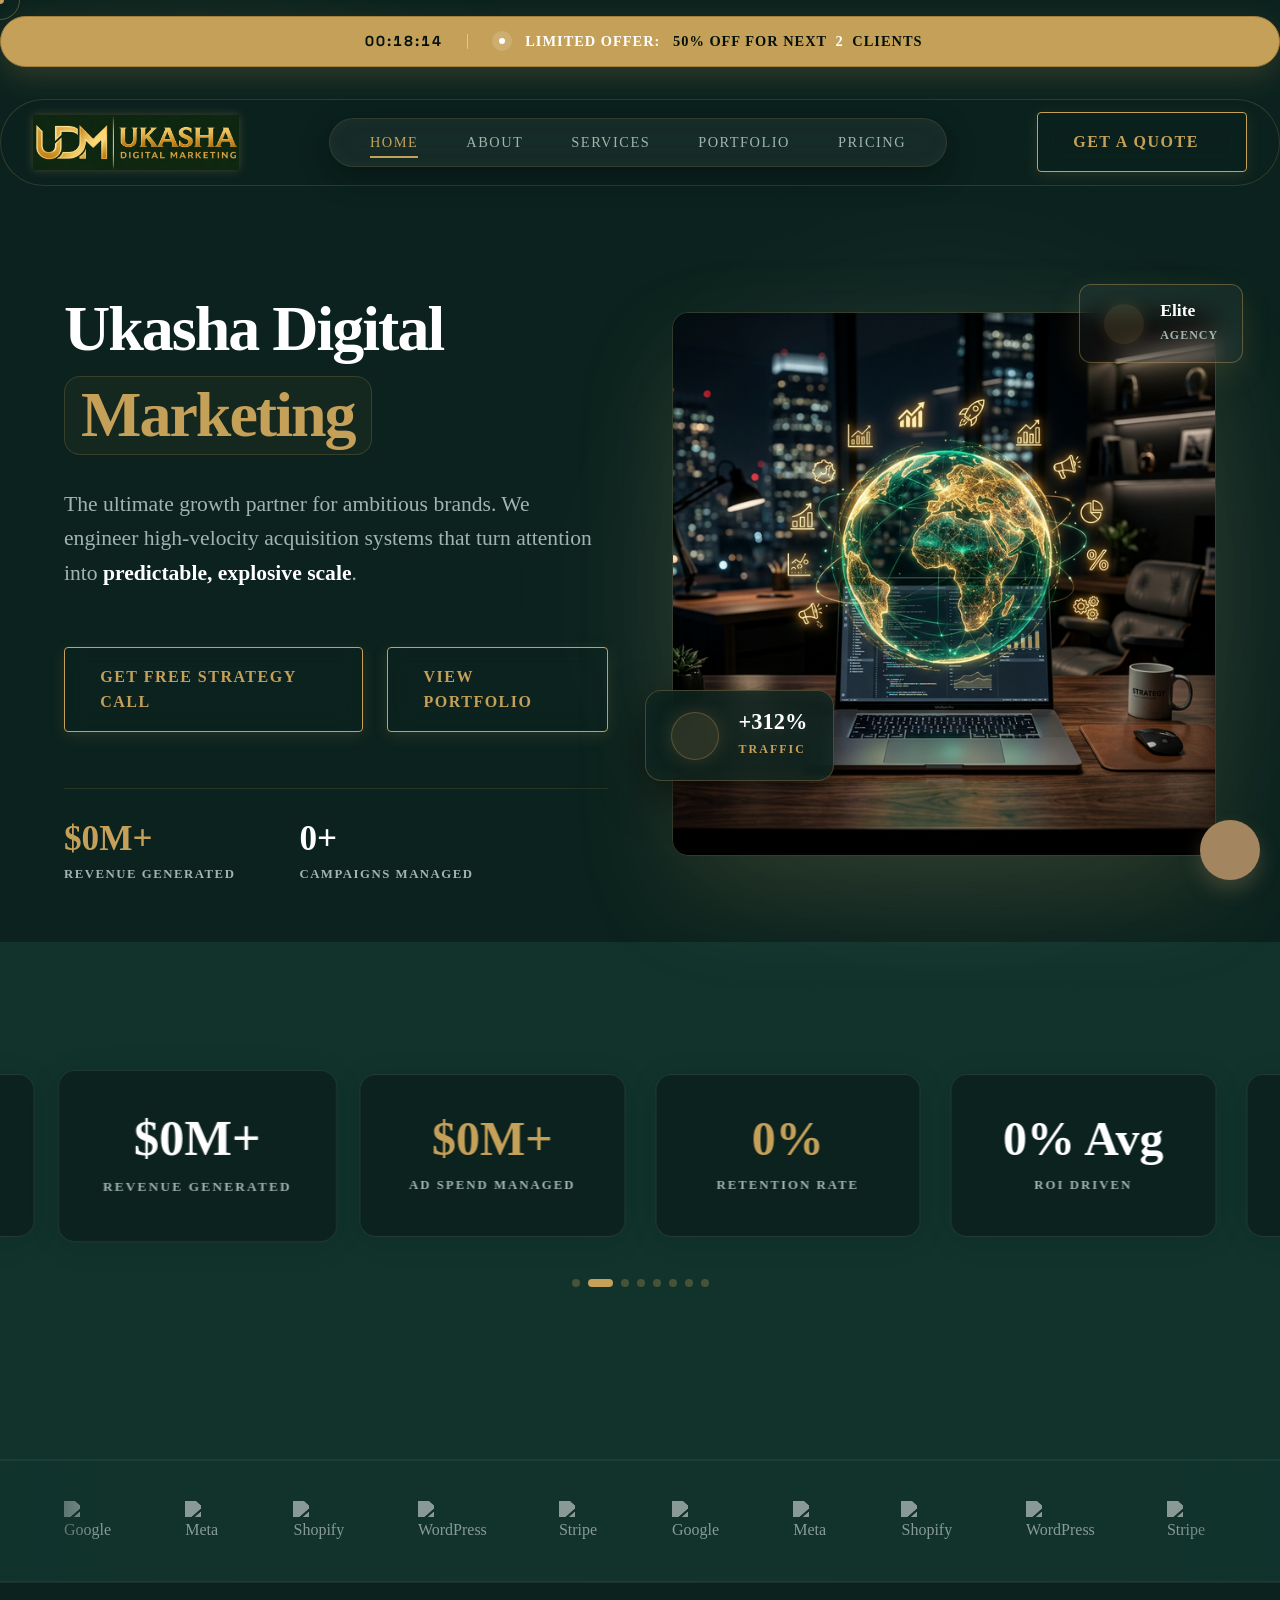
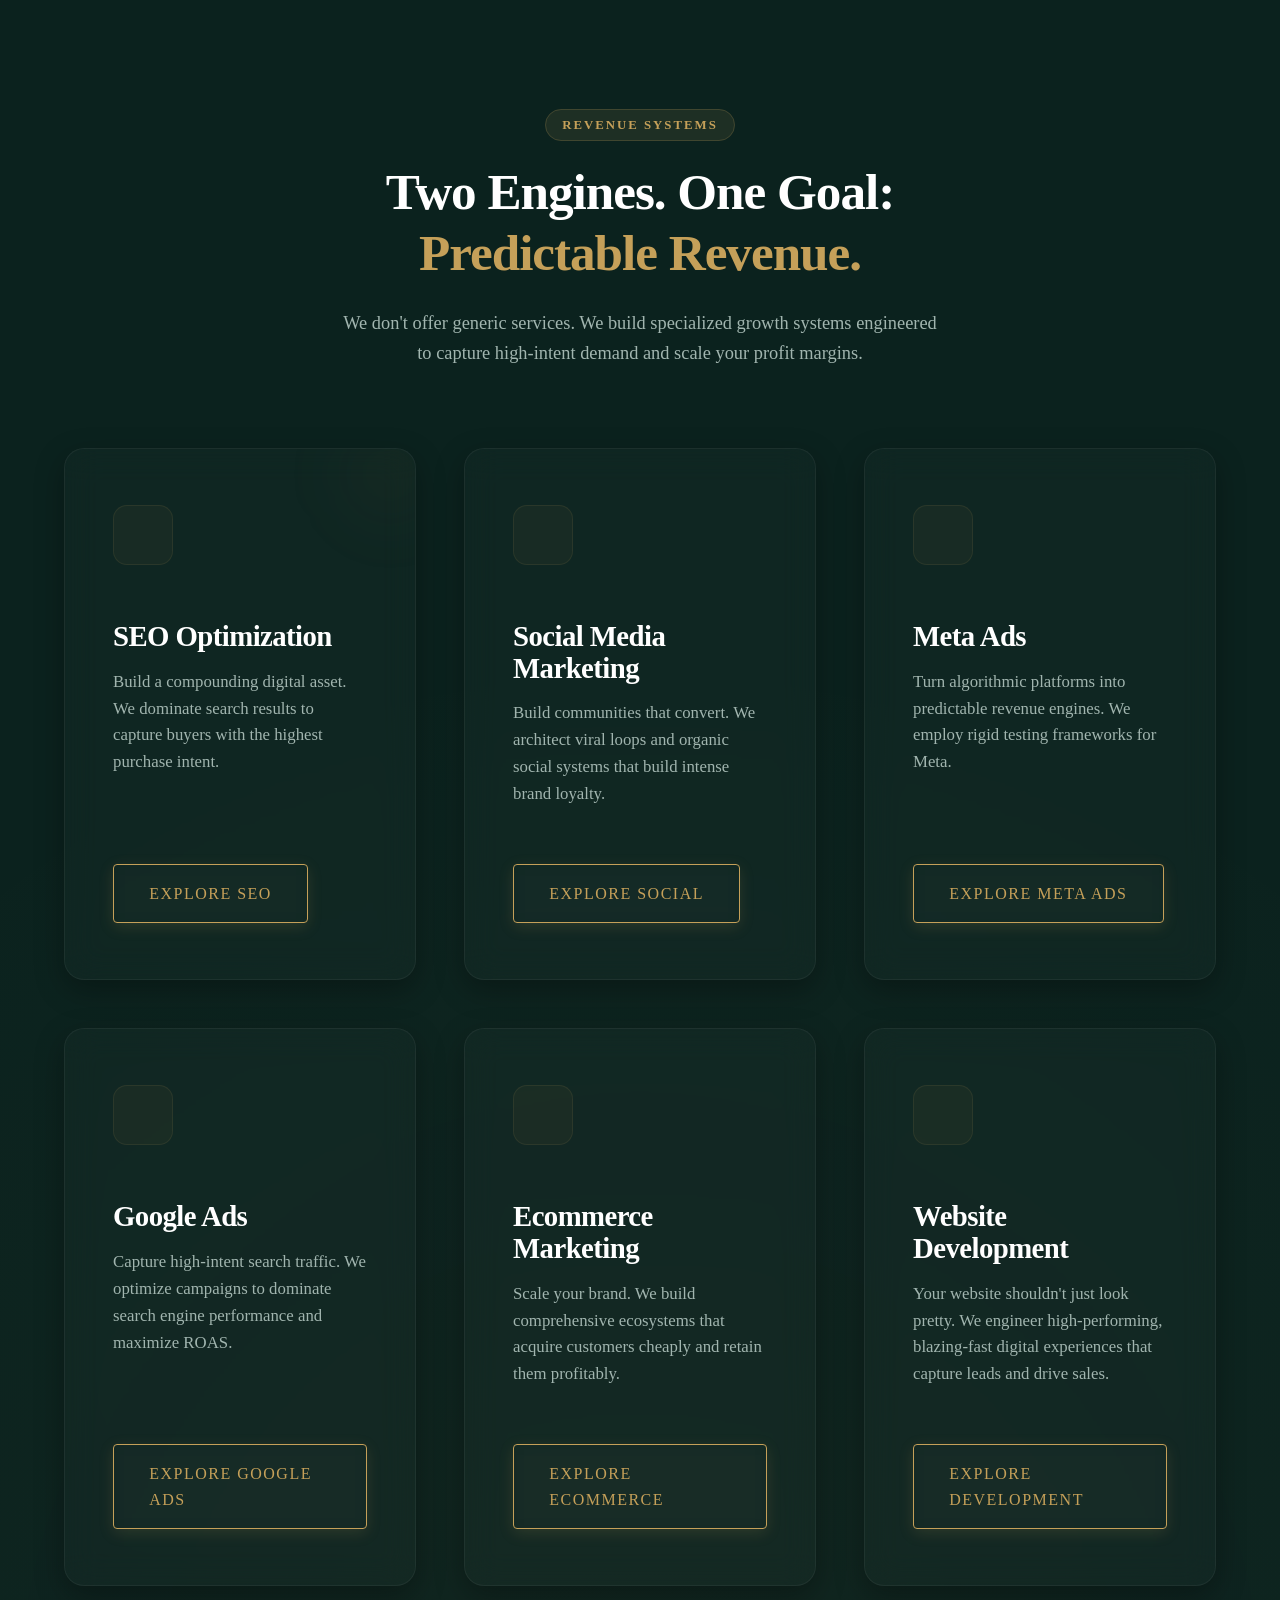
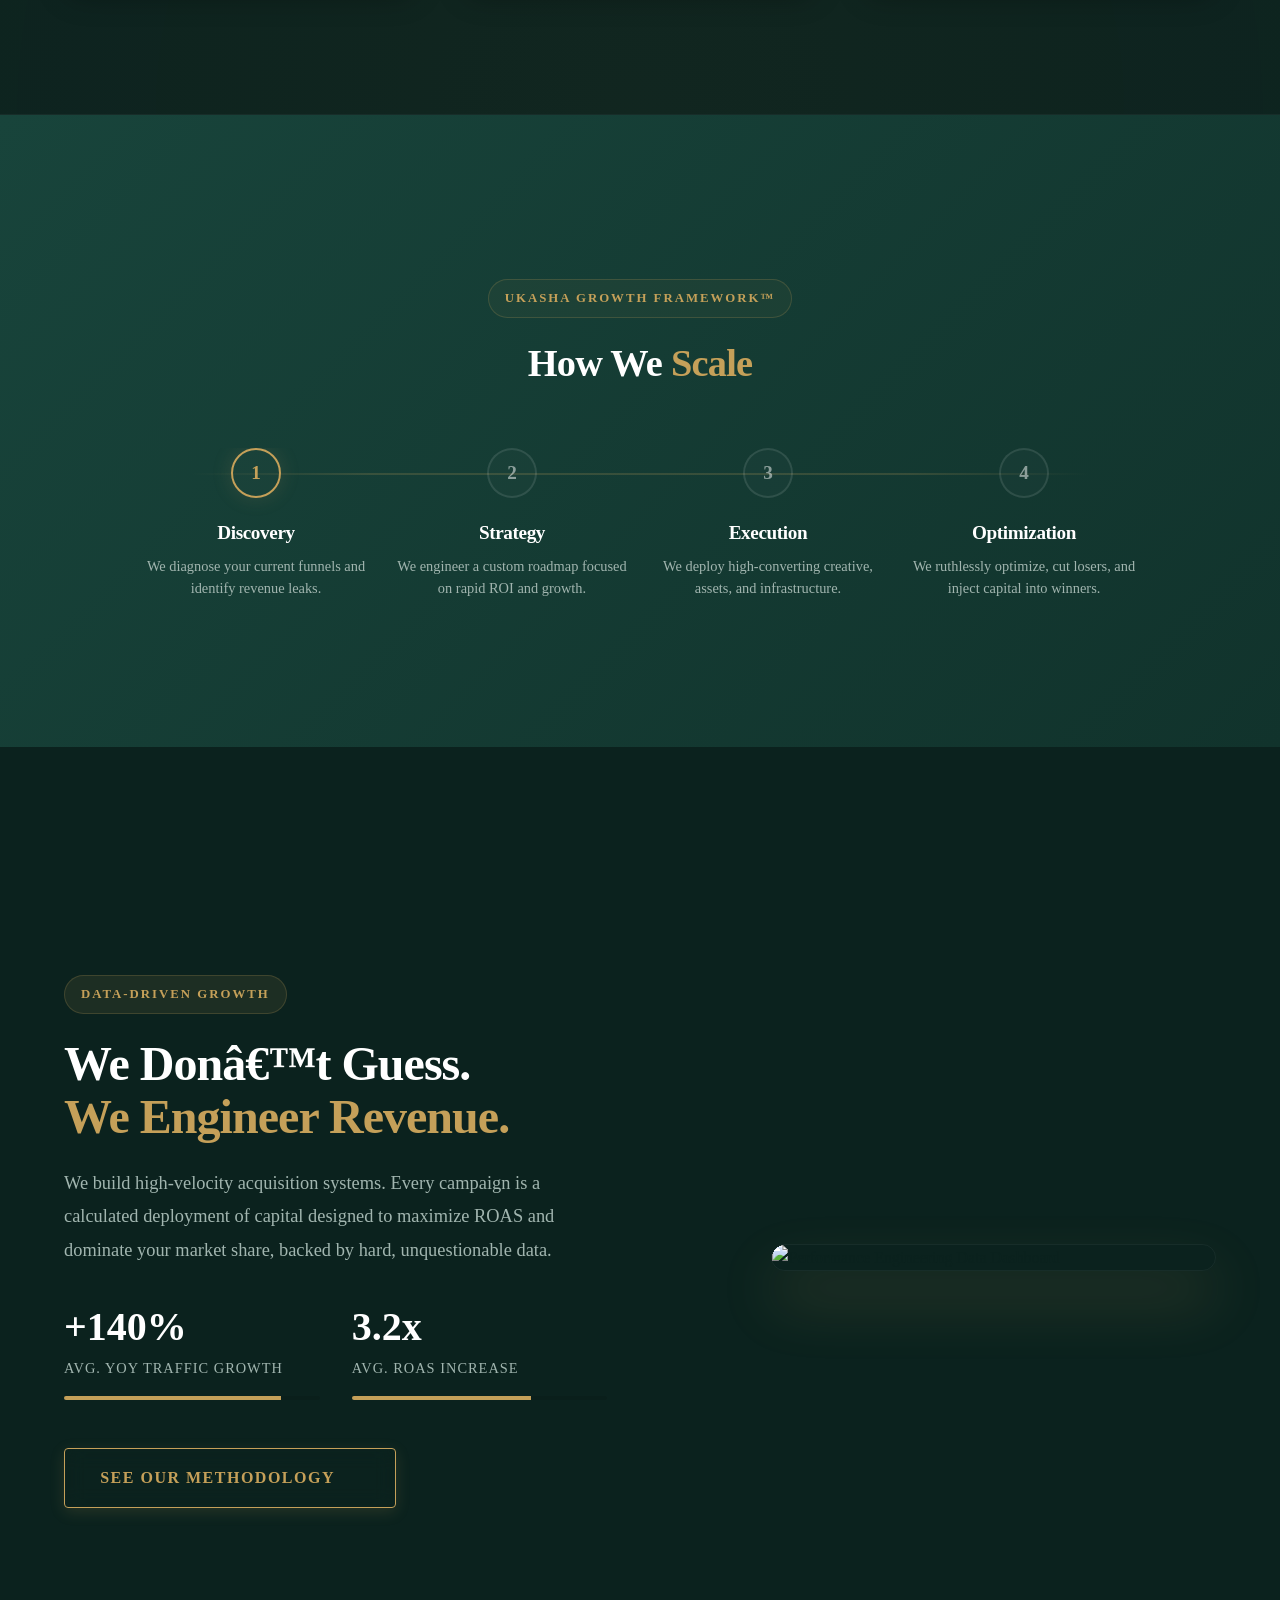
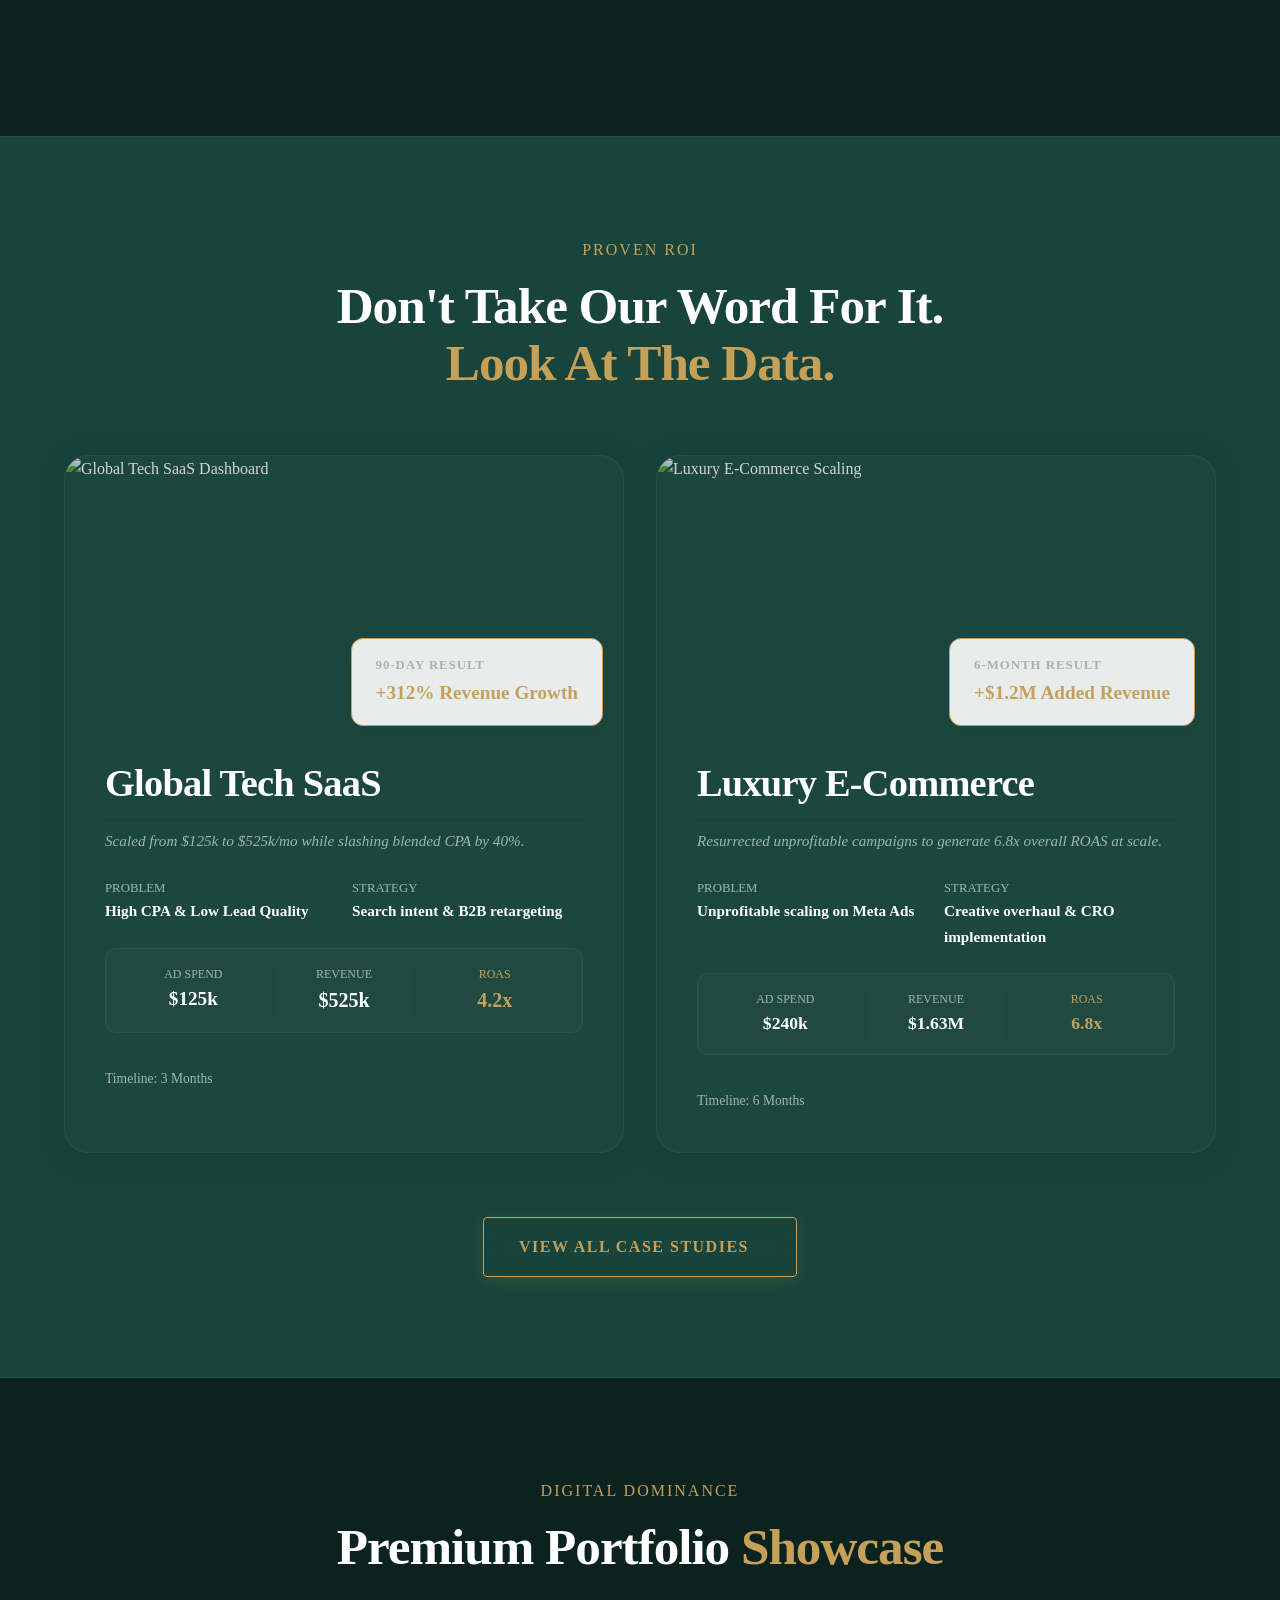
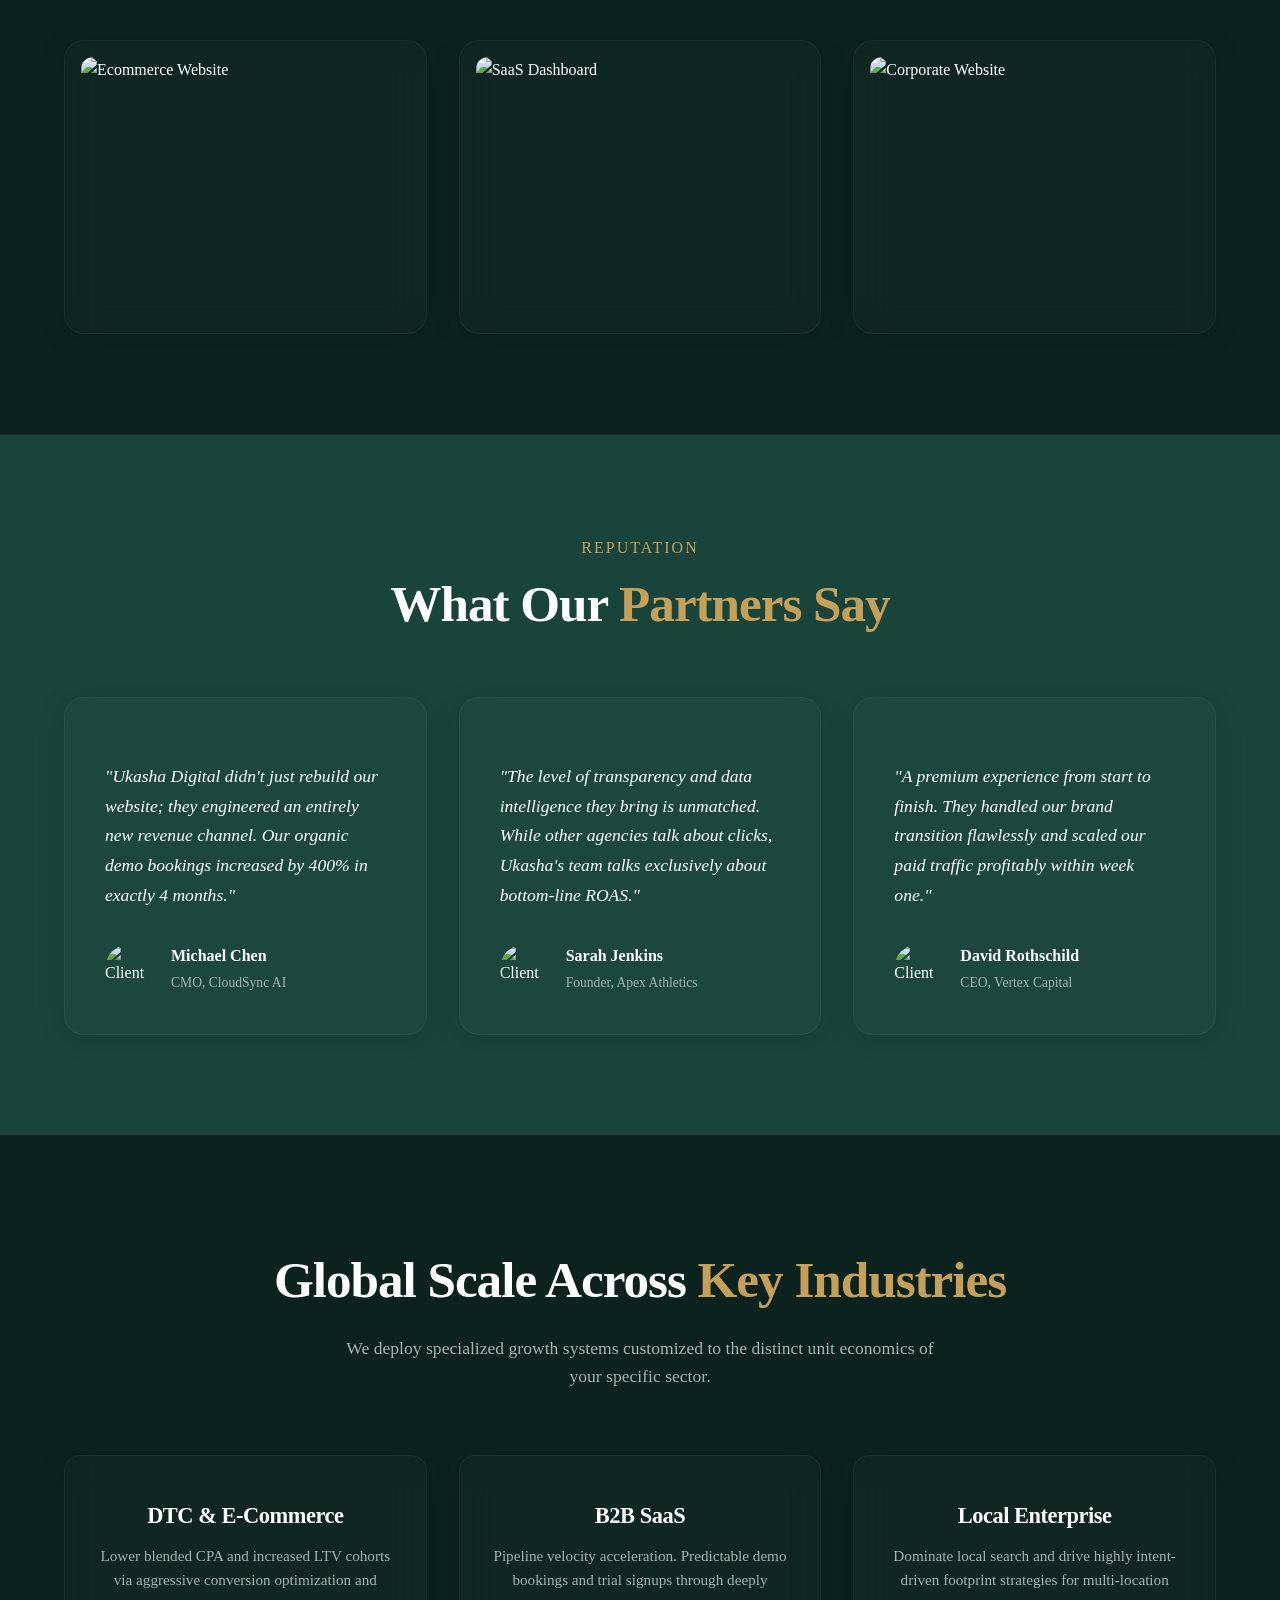
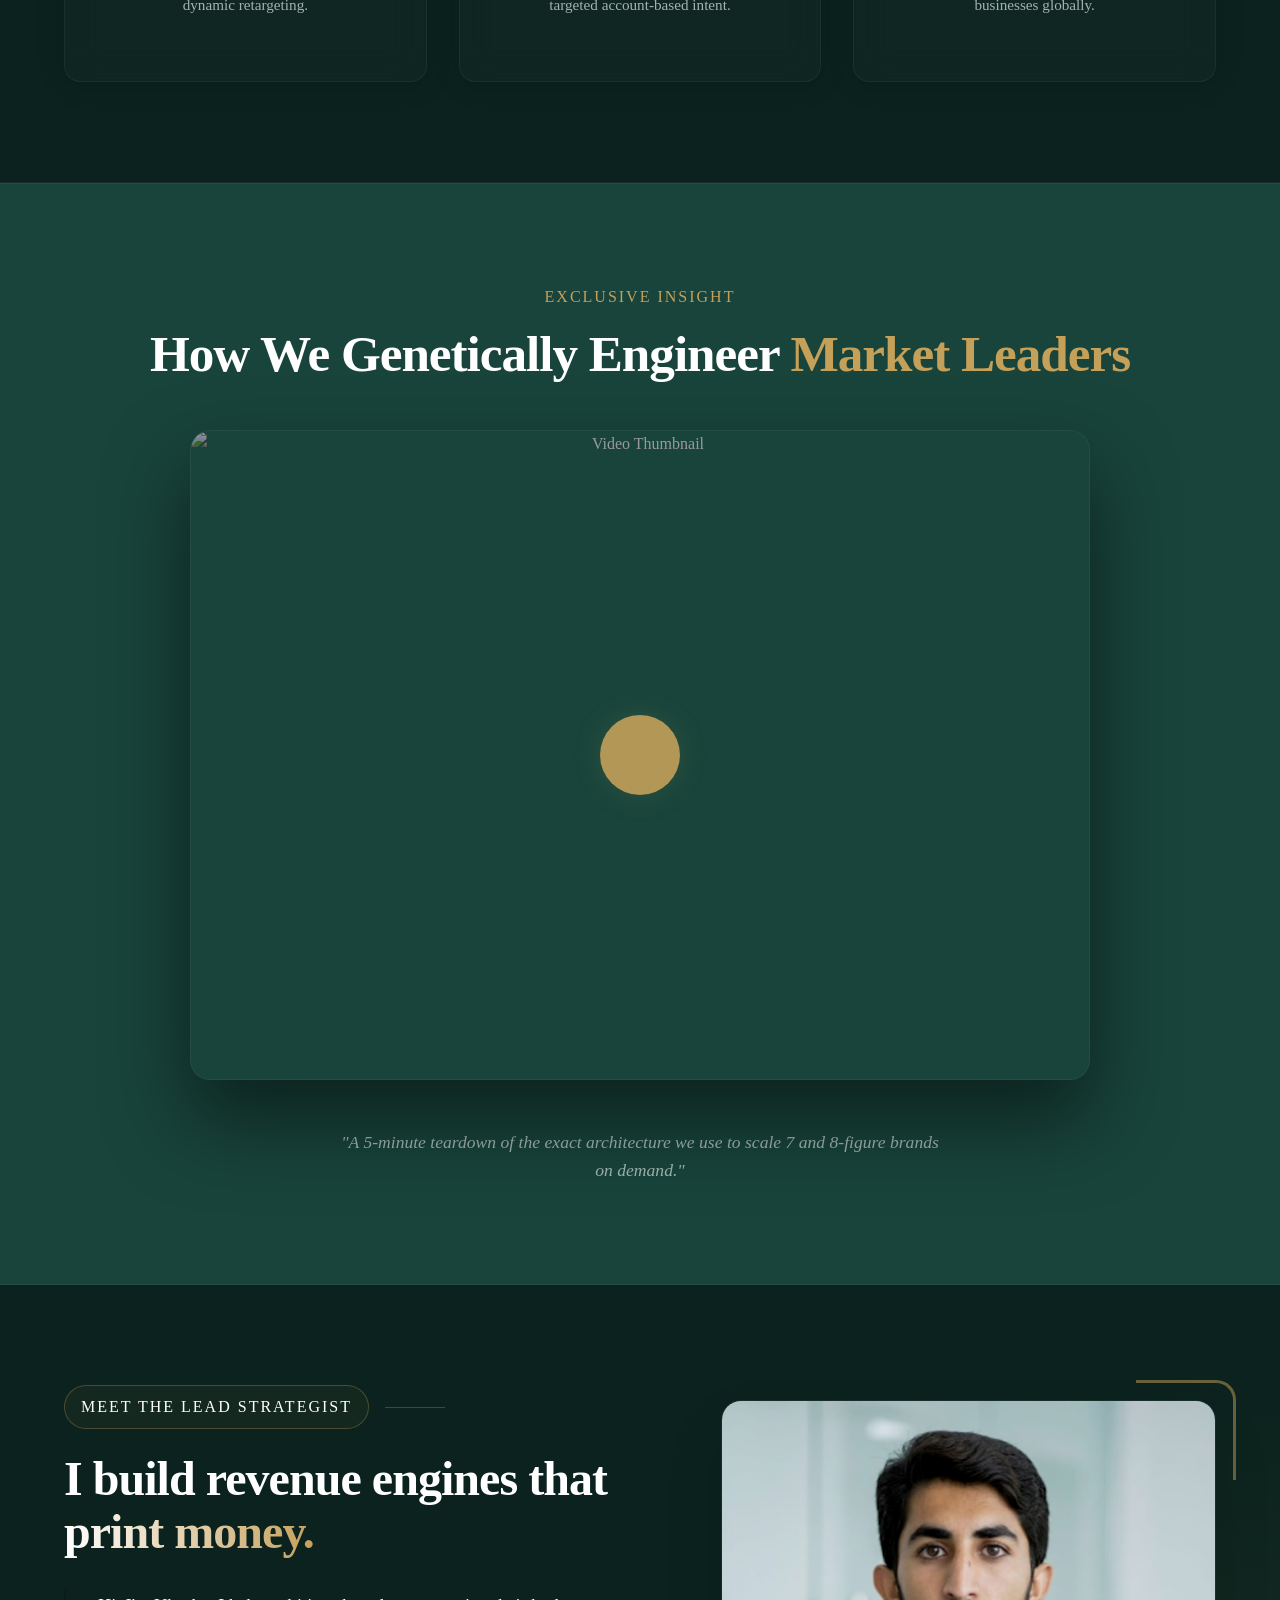
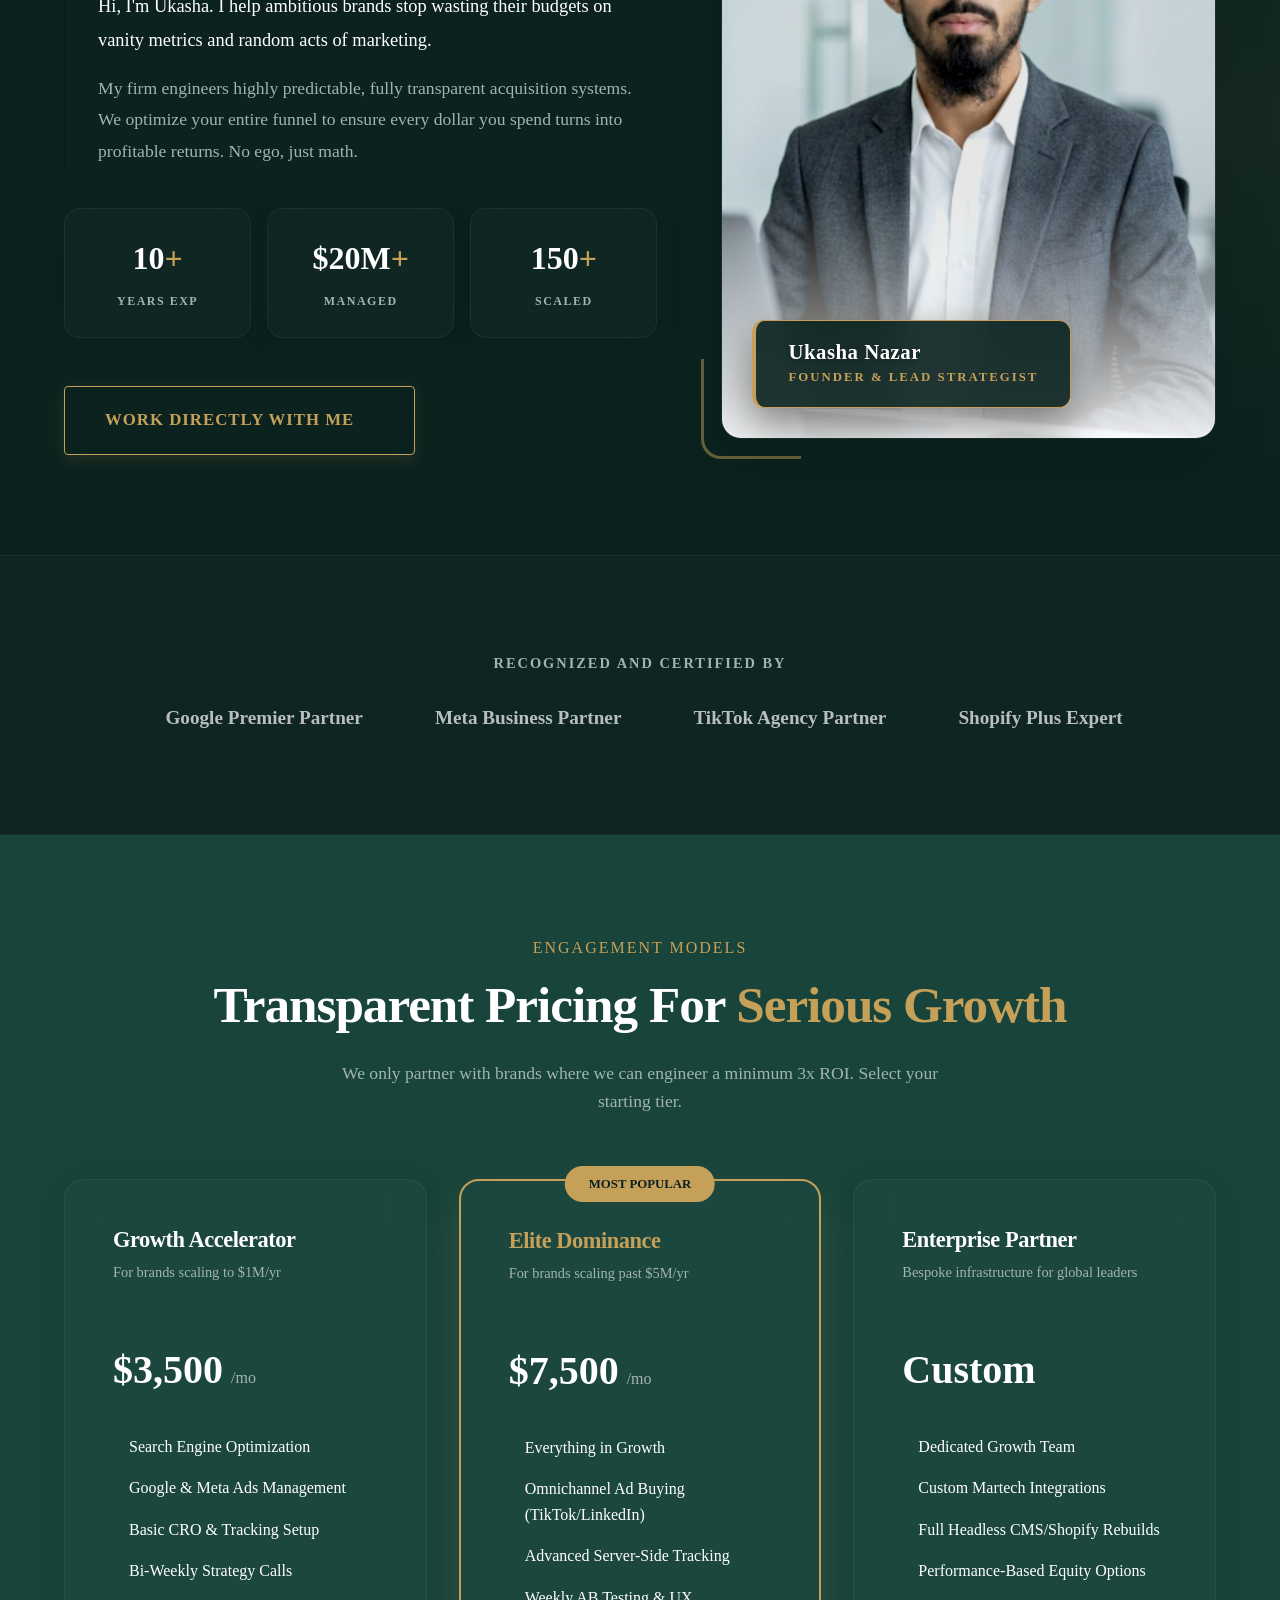
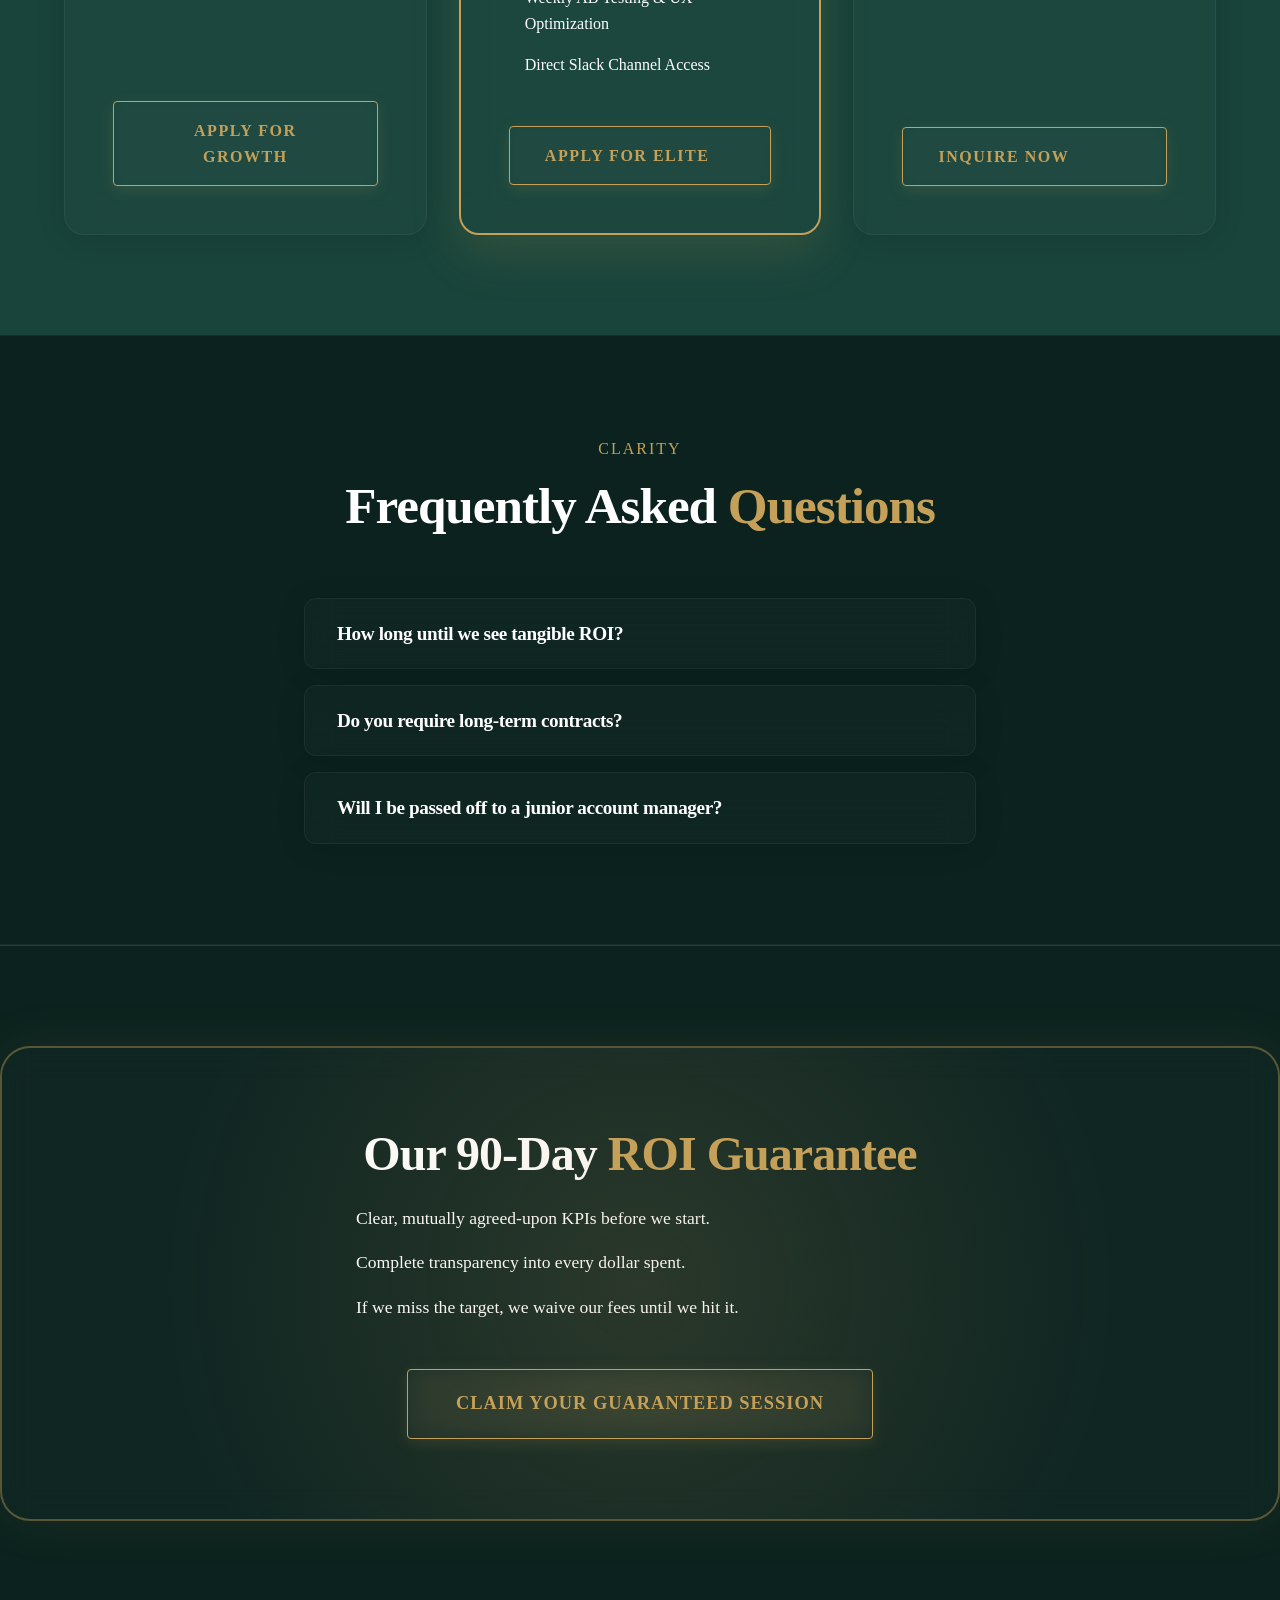
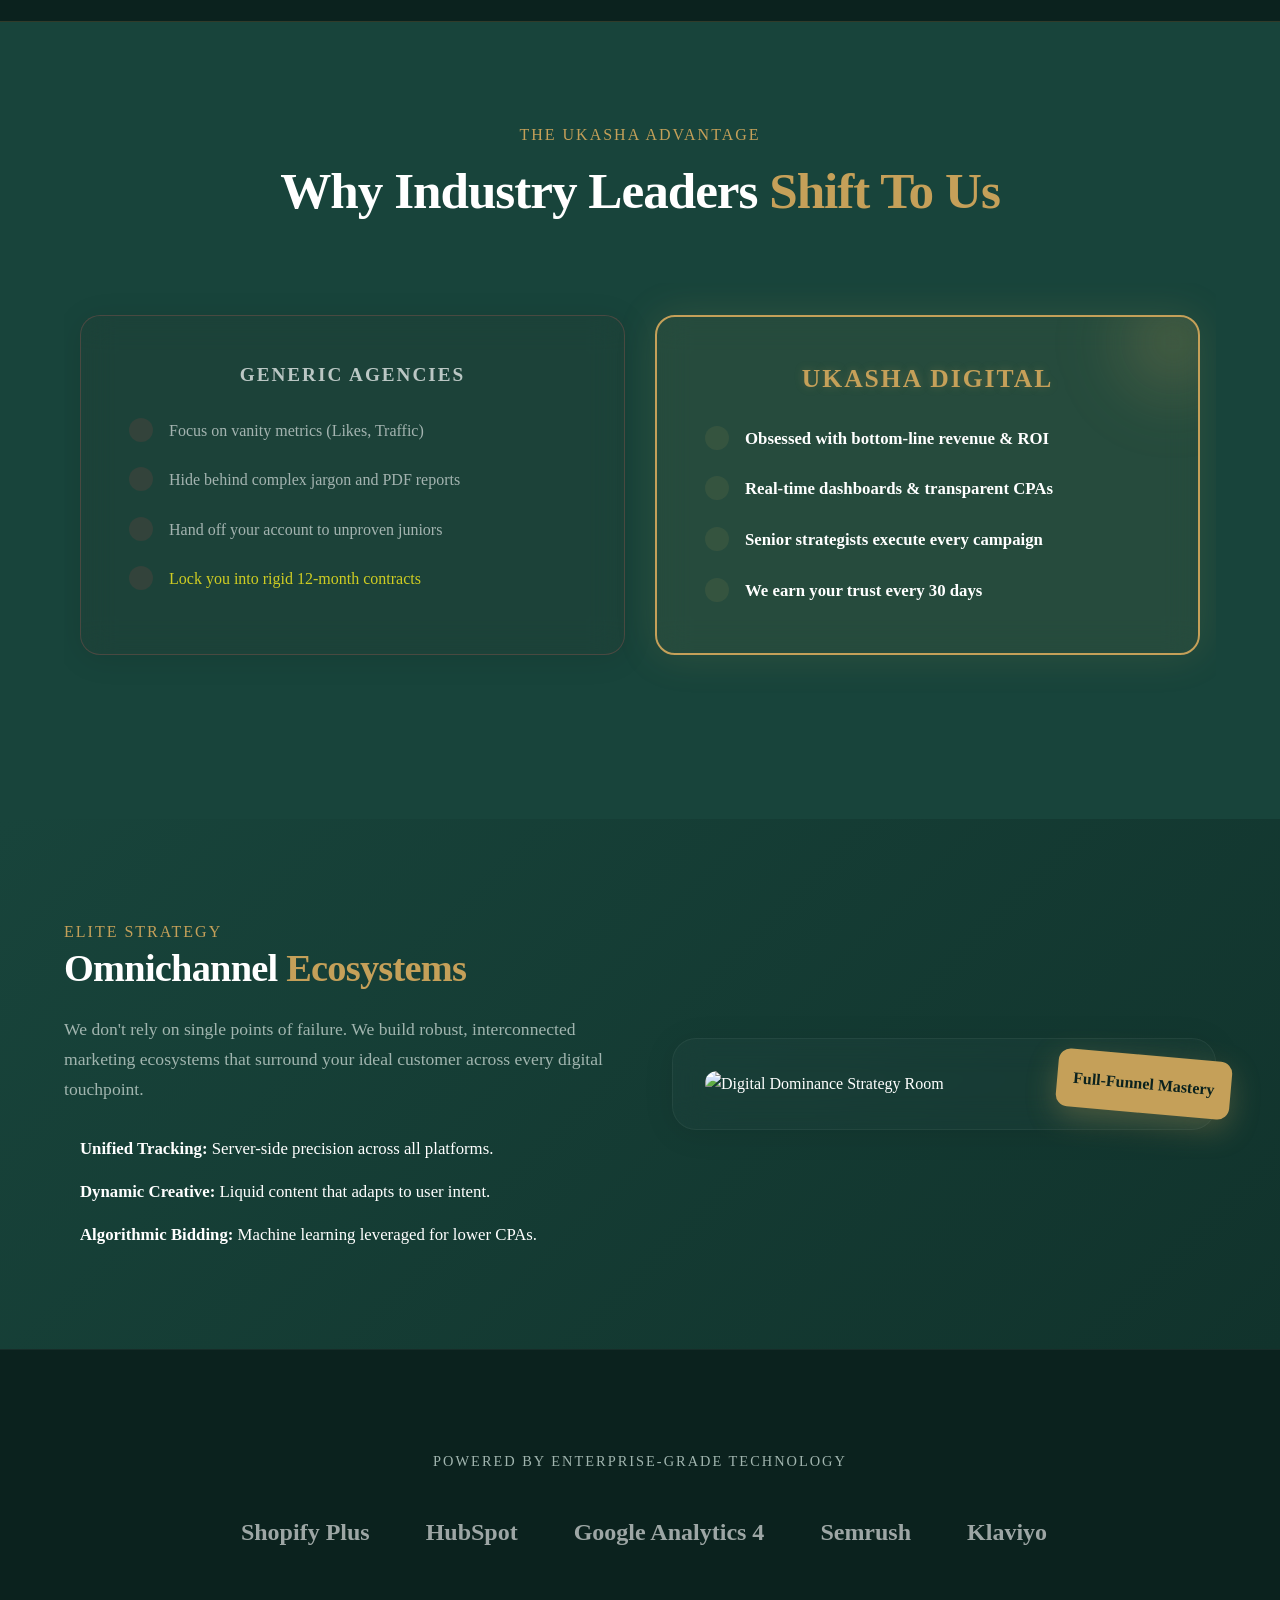
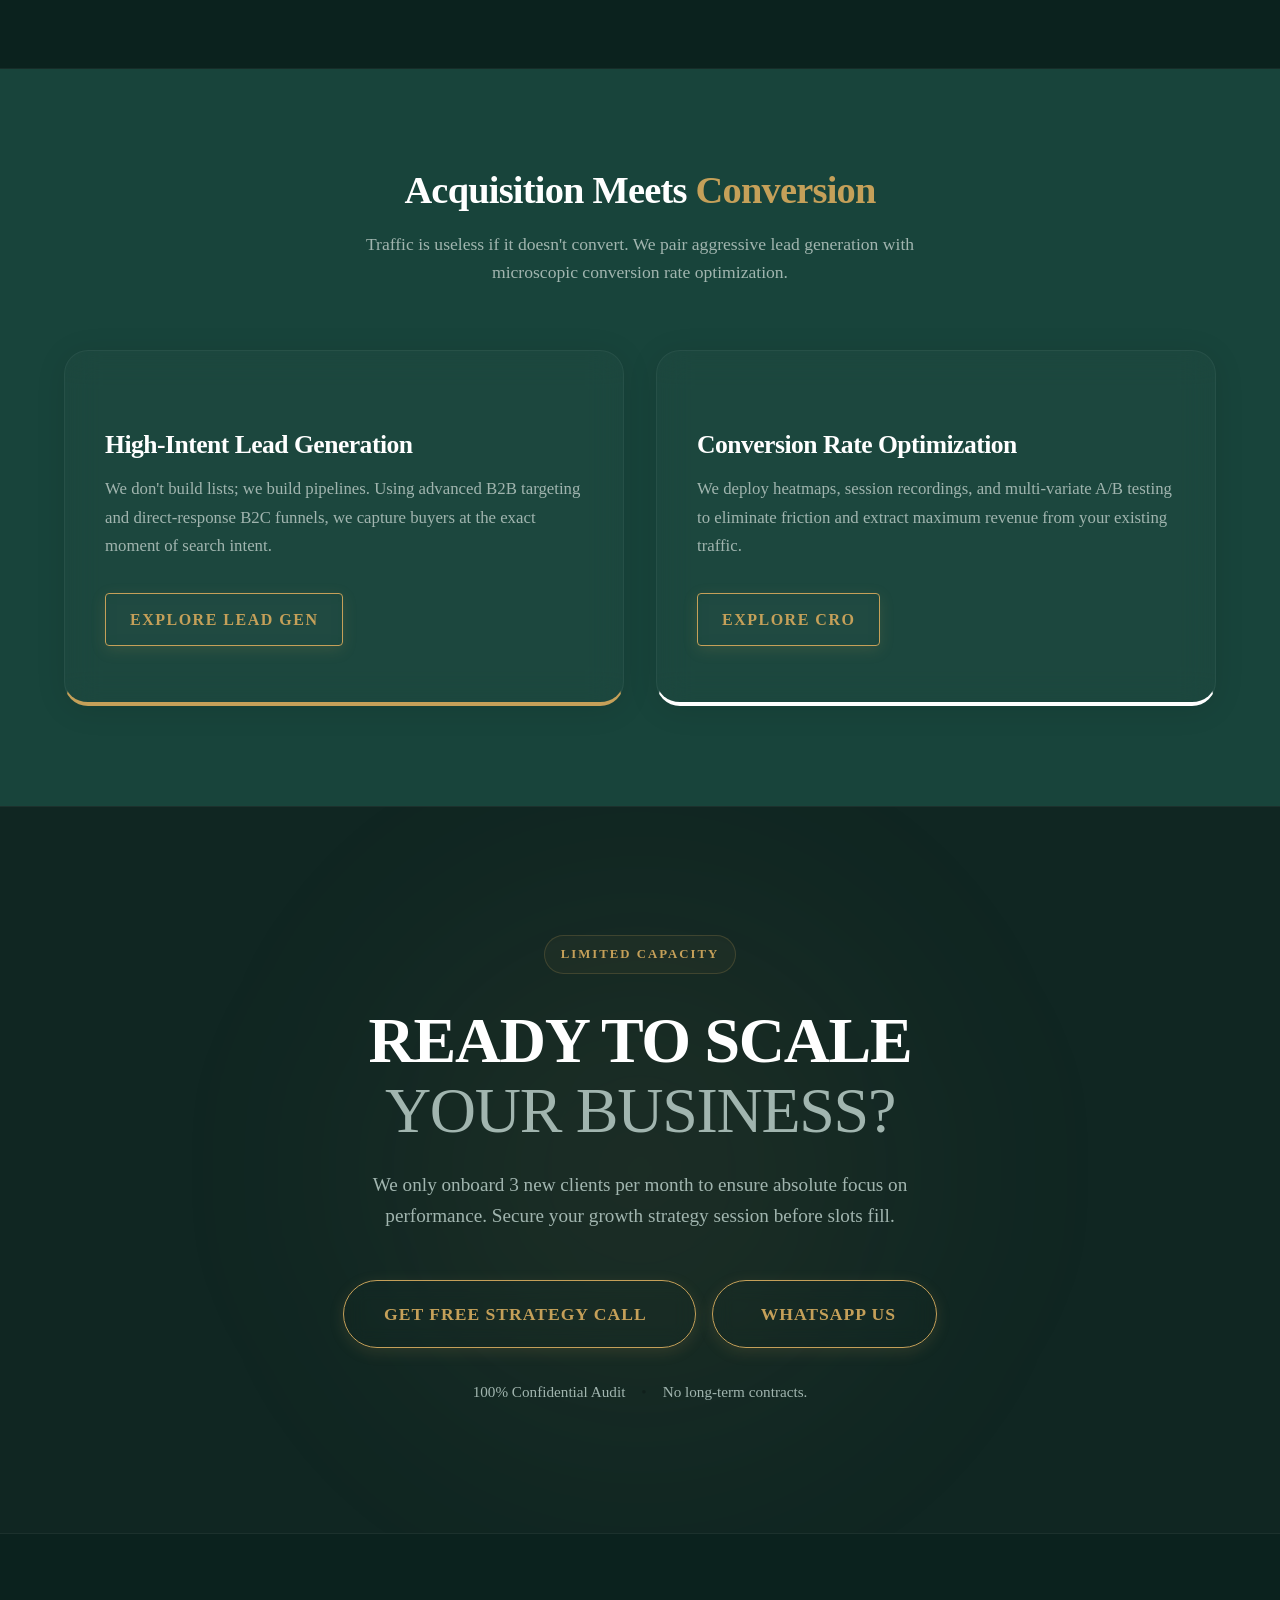
==== commit a91481f6: "Add files via upload" ====
--- a/index.html
+++ b/index.html
@@ -58,8 +58,7 @@
     <div class="cursor-outline"></div>
 
     <!-- Urgency Banner with Clock -->
-    <div class="urgency-banner"
-        style="display: flex; justify-content: center; align-items: center; gap: 1.5rem; padding: 0.8rem; background: var(--primary); border-bottom: 1px solid var(--primary-dark); color: #ffffff; font-size: 0.9rem; font-weight: 600; letter-spacing: 1px; z-index: 1000; position: relative;">
+    <div class="urgency-banner">
         <!-- Clock Element -->
         <div style="display: flex; align-items: center; gap: 0.5rem; color: #ffffff;">
             <i class="ph ph-clock" style="font-size: 1.2rem;"></i>
@@ -68,7 +67,7 @@
         </div>
 
         <!-- Divider -->
-        <div style="width: 1px; height: 15px; background: rgba(255, 255, 255, 0.4);"></div>
+        <div class="banner-divider" style="width: 1px; height: 15px; background: rgba(255, 255, 255, 0.4);"></div>
 
         <!-- Banner Text -->
         <div style="display: flex; align-items: center; gap: 0.8rem; text-transform: uppercase; color: #ffffff;">
@@ -77,8 +76,8 @@
                 <span
                     style="width: 6px; height: 6px; background-color: #ffffff; border-radius: 50%; box-shadow: 0 0 10px rgba(255, 255, 255, 0.05);"></span>
             </span>
-            <span>Premium Strategy Consultation | <strong
-                    style="color: #ffffff; font-weight: 800; margin: 0 4px;">2</strong> Slots Available</span>
+            <span><strong style="color: #ffffff; font-weight: 800; margin-right: 8px;">LIMITED OFFER:</strong> 50% OFF FOR NEXT <strong
+                    style="color: #ffffff; font-weight: 800; margin: 0 4px;">2</strong> CLIENTS</span>
         </div>
     </div>
 
@@ -153,8 +152,7 @@
                     style="position: absolute; top: 50%; left: 50%; width: 140%; height: 140%; transform: translate(-50%, -50%); background: radial-gradient(ellipse at center, rgba(197, 160, 89, 0.15) 0%, rgba(255, 255, 255, 0.05) 40%, transparent 70%); filter: blur(60px); z-index: 0; pointer-events: none;">
                 </div>
 
-                <img src="./emerald_gold_hero.png"
-                    alt="Zenith Emerald Gold Dashboard"
+                <img src="./emerald_gold_hero.png" alt="Zenith Emerald Gold Dashboard"
                     style="width: 100%; height: auto; border-radius: 16px; object-fit: cover; box-shadow: 0 40px 100px rgba(197, 160, 89, 0.15); border: 1px solid rgba(197, 160, 89, 0.2); position: relative; z-index: 1;">
 
                 <div class="floating-badge badge-1 glass-panel float-complex"
@@ -197,43 +195,114 @@
     <section class="section-padding"
         style="background: var(--bg-surface); border-bottom: 1px solid var(--border-subtle); position: relative; overflow: hidden;">
         <div class="container animate-on-scroll">
-            <div class="grid"
-                style="grid-template-columns: repeat(auto-fit, minmax(200px, 1fr)); gap: 2rem; text-align: center;">
-                <div class="glass-panel"
-                    style="padding: 2.5rem; border-radius: 16px; border: 1px solid var(--border-light); background: var(--bg-base);">
-                    <strong class="counter text-primary glow-pulse" data-target="250"
-                        style="display: block; font-size: 3rem; line-height: 1; margin-bottom: 0.5rem; font-weight: 800;">0+</strong>
-                    <span
-                        style="color: var(--text-gray); font-size: 0.9rem; text-transform: uppercase; letter-spacing: 2px; font-weight: 600;">Brands
-                        Scaled</span>
-                </div>
-                <div class="glass-panel"
-                    style="padding: 2.5rem; border-radius: 16px; border: 1px solid var(--border-light); background: var(--bg-base);">
-                    <strong
-                        style="display: block; font-size: 3rem; line-height: 1; margin-bottom: 0.5rem; font-weight: 800; color: var(--text-light);">$<span
-                            class="counter" data-target="50">0</span>M+</strong>
-                    <span
-                        style="color: var(--text-gray); font-size: 0.9rem; text-transform: uppercase; letter-spacing: 2px; font-weight: 600;">Revenue
-                        Generated</span>
-                </div>
-                <div class="glass-panel"
-                    style="padding: 2.5rem; border-radius: 16px; border: 1px solid var(--border-light); background: var(--bg-base);">
-                    <strong class="counter text-primary glow-pulse" data-target="98"
-                        style="display: block; font-size: 3rem; line-height: 1; margin-bottom: 0.5rem; font-weight: 800;">0%</strong>
-                    <span
-                        style="color: var(--text-gray); font-size: 0.9rem; text-transform: uppercase; letter-spacing: 2px; font-weight: 600;">Client
-                        Retention Rate</span>
-                </div>
-                <div class="glass-panel"
-                    style="padding: 2.5rem; border-radius: 16px; border: 1px solid var(--border-light); background: var(--bg-base);">
-                    <strong
-                        style="display: block; font-size: 3rem; line-height: 1; margin-bottom: 0.5rem; font-weight: 800; color: var(--text-light);"><span
-                            class="counter" data-target="15">0</span>+</strong>
-                    <span
-                        style="color: var(--text-gray); font-size: 0.9rem; text-transform: uppercase; letter-spacing: 2px; font-weight: 600;">Global
-                        Markets</span>
-                </div>
-            </div>
+            <!-- Swiper Container for Stats -->
+            <div class="swiper stats-swiper">
+                <div class="swiper-wrapper">
+                    <!-- Brands Scaled -->
+                    <div class="swiper-slide">
+                        <div class="glass-panel"
+                            style="padding: 2.5rem; border-radius: 16px; border: 1px solid var(--border-light); background: var(--bg-base); text-align: center;">
+                            <strong class="counter text-primary glow-pulse" data-target="250"
+                                style="display: block; font-size: 3rem; line-height: 1; margin-bottom: 0.5rem; font-weight: 800;">0+</strong>
+                            <span
+                                style="color: var(--text-gray); font-size: 0.8rem; text-transform: uppercase; letter-spacing: 2px; font-weight: 600;">Brands
+                                Scaled</span>
+                        </div>
+                    </div>
+                    <!-- Revenue Generated -->
+                    <div class="swiper-slide">
+                        <div class="glass-panel"
+                            style="padding: 2.5rem; border-radius: 16px; border: 1px solid var(--border-light); background: var(--bg-base); text-align: center;">
+                            <strong
+                                style="display: block; font-size: 3rem; line-height: 1; margin-bottom: 0.5rem; font-weight: 800; color: var(--text-light);">$<span
+                                    class="counter" data-target="50">0</span>M+</strong>
+                            <span
+                                style="color: var(--text-gray); font-size: 0.8rem; text-transform: uppercase; letter-spacing: 2px; font-weight: 600;">Revenue
+                                Generated</span>
+                        </div>
+                    </div>
+                    <!-- Ad Spend Managed (NEW) -->
+                    <div class="swiper-slide">
+                        <div class="glass-panel"
+                            style="padding: 2.5rem; border-radius: 16px; border: 1px solid var(--border-light); background: var(--bg-base); text-align: center;">
+                            <strong
+                                style="display: block; font-size: 3rem; line-height: 1; margin-bottom: 0.5rem; font-weight: 800; color: var(--primary);">$<span
+                                    class="counter" data-target="10">0</span>M+</strong>
+                            <span
+                                style="color: var(--text-gray); font-size: 0.8rem; text-transform: uppercase; letter-spacing: 2px; font-weight: 600;">Ad Spend
+                                Managed</span>
+                        </div>
+                    </div>
+                    <!-- Client Retention -->
+                    <div class="swiper-slide">
+                        <div class="glass-panel"
+                            style="padding: 2.5rem; border-radius: 16px; border: 1px solid var(--border-light); background: var(--bg-base); text-align: center;">
+                            <strong class="counter text-primary glow-pulse" data-target="98"
+                                style="display: block; font-size: 3rem; line-height: 1; margin-bottom: 0.5rem; font-weight: 800;">0%</strong>
+                            <span
+                                style="color: var(--text-gray); font-size: 0.8rem; text-transform: uppercase; letter-spacing: 2px; font-weight: 600;">Retention
+                                Rate</span>
+                        </div>
+                    </div>
+                    <!-- ROI Driven (NEW) -->
+                    <div class="swiper-slide">
+                        <div class="glass-panel"
+                            style="padding: 2.5rem; border-radius: 16px; border: 1px solid var(--border-light); background: var(--bg-base); text-align: center;">
+                            <strong
+                                style="display: block; font-size: 3rem; line-height: 1; margin-bottom: 0.5rem; font-weight: 800; color: var(--text-light);"><span
+                                    class="counter" data-target="450">0</span>% Avg</strong>
+                            <span
+                                style="color: var(--text-gray); font-size: 0.8rem; text-transform: uppercase; letter-spacing: 2px; font-weight: 600;">ROI
+                                Driven</span>
+                        </div>
+                    </div>
+                     <!-- Global Markets -->
+                     <div class="swiper-slide">
+                        <div class="glass-panel"
+                            style="padding: 2.5rem; border-radius: 16px; border: 1px solid var(--border-light); background: var(--bg-base); text-align: center;">
+                            <strong
+                                style="display: block; font-size: 3rem; line-height: 1; margin-bottom: 0.5rem; font-weight: 800; color: var(--text-light);"><span
+                                    class="counter" data-target="15">0</span>+</strong>
+                            <span
+                                style="color: var(--text-gray); font-size: 0.8rem; text-transform: uppercase; letter-spacing: 2px; font-weight: 600;">Global
+                                Markets</span>
+                        </div>
+                    </div>
+                    <!-- Team Experts (NEW) -->
+                    <div class="swiper-slide">
+                        <div class="glass-panel"
+                            style="padding: 2.5rem; border-radius: 16px; border: 1px solid var(--border-light); background: var(--bg-base); text-align: center;">
+                            <strong class="counter text-primary" data-target="40"
+                                style="display: block; font-size: 3rem; line-height: 1; margin-bottom: 0.5rem; font-weight: 800;">0+</strong>
+                            <span
+                                style="color: var(--text-gray); font-size: 0.8rem; text-transform: uppercase; letter-spacing: 2px; font-weight: 600;">Team
+                                Experts</span>
+                        </div>
+                    </div>
+                    <!-- LTV Growth (NEW) -->
+                    <div class="swiper-slide">
+                        <div class="glass-panel"
+                            style="padding: 2.5rem; border-radius: 16px; border: 1px solid var(--border-light); background: var(--bg-base); text-align: center;">
+                            <strong
+                                style="display: block; font-size: 3rem; line-height: 1; margin-bottom: 0.5rem; font-weight: 800; color: var(--text-light);"><span
+                                    class="counter" data-target="65">0</span>%+</strong>
+                            <span
+                                style="color: var(--text-gray); font-size: 0.8rem; text-transform: uppercase; letter-spacing: 2px; font-weight: 600;">LTV
+                                Increase</span>
+                        </div>
+                    </div>
+                </div>
+                <!-- Swiper Navigation -->
+                <div class="swiper-pagination stats-pagination" style="margin-top: 2rem; position: relative; bottom: 0;"></div>
+            </div>
+
+            <style>
+                .stats-swiper { padding: 2rem 0 4rem 0; overflow: visible; }
+                .stats-swiper .swiper-slide { height: auto; transition: transform 0.3s ease; }
+                .stats-swiper .swiper-slide-active { transform: scale(1.05); z-index: 2; }
+                .stats-swiper .swiper-pagination-bullet { background: rgba(197, 160, 89, 0.3); opacity: 1; }
+                .stats-swiper .swiper-pagination-bullet-active { background: var(--primary); width: 25px; border-radius: 5px; }
+            </style>
         </div>
     </section>
 
@@ -242,21 +311,25 @@
         <div class="container logos-slide">
             <img src="https://upload.wikimedia.org/wikipedia/commons/2/2f/Google_2015_logo.svg" alt="Google"
                 loading="lazy">
-            <img src="https://upload.wikimedia.org/wikipedia/commons/7/7b/Meta_Platforms_Inc._logo.svg" alt="Meta" loading="lazy">
+            <img src="https://upload.wikimedia.org/wikipedia/commons/7/7b/Meta_Platforms_Inc._logo.svg" alt="Meta"
+                loading="lazy">
             <img src="https://upload.wikimedia.org/wikipedia/commons/0/0e/Shopify_logo_2018.svg" alt="Shopify"
                 loading="lazy">
             <img src="https://upload.wikimedia.org/wikipedia/commons/2/20/WordPress_logo.svg" alt="WordPress"
                 loading="lazy">
-            <img src="https://upload.wikimedia.org/wikipedia/commons/b/ba/Stripe_Logo%2C_revised_2016.svg" alt="Stripe" loading="lazy">
+            <img src="https://upload.wikimedia.org/wikipedia/commons/b/ba/Stripe_Logo%2C_revised_2016.svg" alt="Stripe"
+                loading="lazy">
             <!-- Duplicated for scrolling effect -->
             <img src="https://upload.wikimedia.org/wikipedia/commons/2/2f/Google_2015_logo.svg" alt="Google"
                 loading="lazy">
-            <img src="https://upload.wikimedia.org/wikipedia/commons/7/7b/Meta_Platforms_Inc._logo.svg" alt="Meta" loading="lazy">
+            <img src="https://upload.wikimedia.org/wikipedia/commons/7/7b/Meta_Platforms_Inc._logo.svg" alt="Meta"
+                loading="lazy">
             <img src="https://upload.wikimedia.org/wikipedia/commons/0/0e/Shopify_logo_2018.svg" alt="Shopify"
                 loading="lazy">
             <img src="https://upload.wikimedia.org/wikipedia/commons/2/20/WordPress_logo.svg" alt="WordPress"
                 loading="lazy">
-            <img src="https://upload.wikimedia.org/wikipedia/commons/b/ba/Stripe_Logo%2C_revised_2016.svg" alt="Stripe" loading="lazy">
+            <img src="https://upload.wikimedia.org/wikipedia/commons/b/ba/Stripe_Logo%2C_revised_2016.svg" alt="Stripe"
+                loading="lazy">
         </div>
     </div>
 
@@ -281,8 +354,7 @@
             </p>
         </div>
 
-        <div class="container services-mini-grid grid"
-            style="grid-template-columns: repeat(3, 1fr); gap: 3rem;">
+        <div class="container services-mini-grid grid">
 
             <!-- Service 1: SEO -->
             <div class="service-mini-card animate-on-scroll glass-panel" data-tilt data-tilt-glare="true"
@@ -300,12 +372,14 @@
                         <i class="ph ph-magnifying-glass" style="color: var(--primary);"></i>
                     </div>
                 </div>
-                <h4 style="font-size: 1.8rem; margin-bottom: 1rem; font-weight: 700; color: var(--text-light);">SEO Optimization</h4>
+                <h4 style="font-size: 1.8rem; margin-bottom: 1rem; font-weight: 700; color: var(--text-light);">SEO
+                    Optimization</h4>
                 <p style="color: var(--text-gray); margin-bottom: 2.5rem; font-size: 1.05rem; line-height: 1.6;">Build a
                     compounding digital asset. We dominate search results to capture buyers with the highest purchase
                     intent.</p>
                 <div class="services-cta" style="margin-top: auto;">
-                    <a href="contact.html" class="btn btn-outline" style="border-color: rgba(0,0,0,0.1); color: var(--text-light);">Explore SEO</a>
+                    <a href="contact.html" class="btn btn-outline"
+                        style="border-color: rgba(0,0,0,0.1); color: var(--text-light);">Explore SEO</a>
                 </div>
             </div>
 
@@ -322,12 +396,14 @@
                         <i class="ph ph-share-network" style="color: var(--primary);"></i>
                     </div>
                 </div>
-                <h4 style="font-size: 1.8rem; margin-bottom: 1rem; font-weight: 700; color: var(--text-light);">Social Media Marketing</h4>
+                <h4 style="font-size: 1.8rem; margin-bottom: 1rem; font-weight: 700; color: var(--text-light);">Social
+                    Media Marketing</h4>
                 <p style="color: var(--text-gray); margin-bottom: 2.5rem; font-size: 1.05rem; line-height: 1.6;">Build
                     communities that convert. We architect viral loops and organic social systems that build intense
                     brand loyalty.</p>
                 <div class="services-cta" style="margin-top: auto;">
-                    <a href="contact.html" class="btn btn-outline" style="border-color: rgba(0,0,0,0.1); color: var(--text-light);">Explore Social</a>
+                    <a href="contact.html" class="btn btn-outline"
+                        style="border-color: rgba(0,0,0,0.1); color: var(--text-light);">Explore Social</a>
                 </div>
             </div>
 
@@ -344,11 +420,14 @@
                         <i class="ph ph-facebook-logo" style="color: var(--primary);"></i>
                     </div>
                 </div>
-                <h4 style="font-size: 1.8rem; margin-bottom: 1rem; font-weight: 700; color: var(--text-light);">Meta Ads</h4>
+                <h4 style="font-size: 1.8rem; margin-bottom: 1rem; font-weight: 700; color: var(--text-light);">Meta Ads
+                </h4>
                 <p style="color: var(--text-gray); margin-bottom: 2.5rem; font-size: 1.05rem; line-height: 1.6;">Turn
-                    algorithmic platforms into predictable revenue engines. We employ rigid testing frameworks for Meta.</p>
+                    algorithmic platforms into predictable revenue engines. We employ rigid testing frameworks for Meta.
+                </p>
                 <div class="services-cta" style="margin-top: auto;">
-                    <a href="contact.html" class="btn btn-outline" style="border-color: rgba(0,0,0,0.1); color: var(--text-light);">Explore Meta Ads</a>
+                    <a href="contact.html" class="btn btn-outline"
+                        style="border-color: rgba(0,0,0,0.1); color: var(--text-light);">Explore Meta Ads</a>
                 </div>
             </div>
 
@@ -365,11 +444,14 @@
                         <i class="ph ph-google-logo" style="color: var(--primary);"></i>
                     </div>
                 </div>
-                <h4 style="font-size: 1.8rem; margin-bottom: 1rem; font-weight: 700; color: var(--text-light);">Google Ads</h4>
+                <h4 style="font-size: 1.8rem; margin-bottom: 1rem; font-weight: 700; color: var(--text-light);">Google
+                    Ads</h4>
                 <p style="color: var(--text-gray); margin-bottom: 2.5rem; font-size: 1.05rem; line-height: 1.6;">
-                    Capture high-intent search traffic. We optimize campaigns to dominate search engine performance and maximize ROAS.</p>
+                    Capture high-intent search traffic. We optimize campaigns to dominate search engine performance and
+                    maximize ROAS.</p>
                 <div class="services-cta" style="margin-top: auto;">
-                    <a href="contact.html" class="btn btn-outline" style="border-color: rgba(0,0,0,0.1); color: var(--text-light);">Explore Google Ads</a>
+                    <a href="contact.html" class="btn btn-outline"
+                        style="border-color: rgba(0,0,0,0.1); color: var(--text-light);">Explore Google Ads</a>
                 </div>
             </div>
 
@@ -386,12 +468,14 @@
                         <i class="ph ph-shopping-cart" style="color: var(--primary);"></i>
                     </div>
                 </div>
-                <h4 style="font-size: 1.8rem; margin-bottom: 1rem; font-weight: 700; color: var(--text-light);">Ecommerce Marketing</h4>
+                <h4 style="font-size: 1.8rem; margin-bottom: 1rem; font-weight: 700; color: var(--text-light);">
+                    Ecommerce Marketing</h4>
                 <p style="color: var(--text-gray); margin-bottom: 2.5rem; font-size: 1.05rem; line-height: 1.6;">
                     Scale your brand. We build comprehensive ecosystems that acquire customers cheaply and
                     retain them profitably.</p>
                 <div class="services-cta" style="margin-top: auto;">
-                    <a href="contact.html" class="btn btn-outline" style="border-color: rgba(0,0,0,0.1); color: var(--text-light);">Explore Ecommerce</a>
+                    <a href="contact.html" class="btn btn-outline"
+                        style="border-color: rgba(0,0,0,0.1); color: var(--text-light);">Explore Ecommerce</a>
                 </div>
             </div>
 
@@ -408,12 +492,14 @@
                         <i class="ph ph-layout" style="color: var(--primary);"></i>
                     </div>
                 </div>
-                <h4 style="font-size: 1.8rem; margin-bottom: 1rem; font-weight: 700; color: var(--text-light);">Website Development</h4>
+                <h4 style="font-size: 1.8rem; margin-bottom: 1rem; font-weight: 700; color: var(--text-light);">Website
+                    Development</h4>
                 <p style="color: var(--text-gray); margin-bottom: 2.5rem; font-size: 1.05rem; line-height: 1.6;">Your
                     website shouldn't just look pretty. We engineer high-performing, blazing-fast digital experiences
                     that capture leads and drive sales.</p>
                 <div class="services-cta" style="margin-top: auto;">
-                    <a href="contact.html" class="btn btn-outline" style="border-color: rgba(0,0,0,0.1); color: var(--text-light);">Explore Development</a>
+                    <a href="contact.html" class="btn btn-outline"
+                        style="border-color: rgba(0,0,0,0.1); color: var(--text-light);">Explore Development</a>
                 </div>
             </div>
         </div>
@@ -910,7 +996,8 @@
                     alt="Video Thumbnail">
                 <div
                     style="position: absolute; top: 50%; left: 50%; transform: translate(-50%, -50%); width: 80px; height: 80px; background: rgba(197, 160, 89, 0.9); border-radius: 50%; display: flex; align-items: center; justify-content: center; box-shadow: 0 0 30px var(--primary-glow); animation: pulse 2s infinite;">
-                    <i class="ph-fill ph-play" style="color: var(--text-dark); font-size: 2.5rem; margin-left: 5px;"></i>
+                    <i class="ph-fill ph-play"
+                        style="color: var(--text-dark); font-size: 2.5rem; margin-left: 5px;"></i>
                 </div>
             </div>
 
@@ -933,7 +1020,7 @@
             <div class="animate-on-scroll">
                 <div style="display: flex; align-items: center; gap: 1rem; margin-bottom: 1.5rem;">
                     <span class="tag"
-                        style="color: var(--primary); text-transform: uppercase; letter-spacing: 2px; border: 1px solid rgba(197, 160, 89, 0.3); background: rgba(197, 160, 89, 0.05); padding: 0.5rem 1rem; border-radius: 50px;">
+                        style="color: #ffffff; text-transform: uppercase; letter-spacing: 2px; border: 1px solid rgba(197, 160, 89, 0.3); background: rgba(197, 160, 89, 0.05); padding: 0.5rem 1rem; border-radius: 50px; cursor: auto !important;">
                         <i class="ph-fill ph-user-circle"></i> Meet The Lead Strategist
                     </span>
                     <span style="height: 1px; width: 60px; background: rgba(197, 160, 89, 0.3);"></span>
@@ -963,7 +1050,7 @@
                 </div>
 
                 <!-- Stats with Glass Cards -->
-                <div style="display: grid; grid-template-columns: repeat(3, 1fr); gap: 1rem; margin-bottom: 3rem;">
+                <div class="grid-responsive" style="margin-bottom: 3rem; gap: 1rem;">
                     <div class="glass-panel" data-tilt data-tilt-glare="true" data-tilt-max-glare="0.2"
                         style="padding: 1.5rem; border-radius: 16px; text-align: center; border: 1px solid rgba(197, 160, 89, 0.1); background: rgba(255,255,255,0.02); transition: transform 0.3s ease;"
                         onmouseover="this.style.transform='translateY(-5px)'"
@@ -1024,13 +1111,12 @@
                     <div
                         style="position: absolute; bottom: 0; left: 0; width: 100%; height: 40%; background: linear-gradient(to top, rgba(255,255,255,0.9), transparent); pointer-events: none;">
                     </div>
-
                     <!-- Floating Name Badge -->
                     <div
-                        style="position: absolute; bottom: 30px; left: 30px; background: rgba(255,255,255,0.9); backdrop-filter: blur(10px); padding: 1rem 1.5rem; border-radius: 12px; border: 1px solid var(--border-light); box-shadow: 0 10px 30px rgba(0,0,0,0.05);">
-                        <h4 style="margin: 0; font-size: 1.2rem; color: var(--text-light);">Ukasha Nazar</h4>
+                        style="position: absolute; bottom: 30px; left: 30px; background: rgba(11, 34, 30, 0.9); backdrop-filter: blur(16px); padding: 1.25rem 2rem; border-radius: 12px; border: 1px solid var(--primary); border-left: 4px solid var(--primary); box-shadow: 0 20px 40px rgba(0,0,0,0.4), 0 0 20px var(--primary-glow); z-index: 5;">
+                        <h4 style="margin: 0; font-size: 1.3rem; color: #ffffff; font-weight: 800; letter-spacing: 0.5px; text-shadow: 0 2px 4px rgba(0,0,0,0.3);">Ukasha Nazar</h4>
                         <span
-                            style="font-size: 0.85rem; color: var(--primary); text-transform: uppercase; letter-spacing: 1px; font-weight: 600;">Founder
+                            style="font-size: 0.8rem; color: var(--primary); text-transform: uppercase; letter-spacing: 2px; font-weight: 700; display: block; margin-top: 0.2rem;">Founder
                             & Lead Strategist</span>
                     </div>
                 </div>
@@ -1072,7 +1158,7 @@
                     partner with brands where we can engineer a minimum 3x ROI. Select your starting tier.</p>
             </div>
 
-            <div class="pricing-grid grid" style="grid-template-columns: repeat(3, 1fr); gap: 2rem;">
+            <div class="pricing-grid grid">
                 <!-- Growth Tier -->
                 <div class="glass-panel animate-on-scroll"
                     style="padding: 3rem; border-radius: 20px; border: 1px solid rgba(255,255,255,0.05); display: flex; flex-direction: column;">
@@ -1535,11 +1621,13 @@
                 <i class="ph-fill ph-rocket"></i> Limited Capacity
             </span>
 
-            <h2 style="font-size: clamp(2.5rem, 5vw, 4rem); line-height: 1.1; margin-bottom: 1.5rem; font-weight: 800; color: var(--text-light);">
+            <h2
+                style="font-size: clamp(2.5rem, 5vw, 4rem); line-height: 1.1; margin-bottom: 1.5rem; font-weight: 800; color: var(--text-light);">
                 Ready To Scale <br><span class="text-primary">Your Business?</span>
             </h2>
 
-            <p style="font-size: 1.2rem; color: var(--text-gray); max-width: 600px; margin: 0 auto 3rem auto; line-height: 1.6;">
+            <p
+                style="font-size: 1.2rem; color: var(--text-gray); max-width: 600px; margin: 0 auto 3rem auto; line-height: 1.6;">
                 We only onboard 3 new clients per month to ensure absolute focus on performance. Secure your growth
                 strategy session before slots fill.
             </p>
@@ -1587,7 +1675,8 @@
                             style="color: var(--primary); font-size: 0.8rem; text-transform: uppercase; letter-spacing: 1px; font-weight: 700;">Paid
                             Acquisition</span>
                         <h4 style="font-size: 1.25rem; margin: 0.5rem 0 1rem 0; line-height: 1.4;"><a href="#"
-                                style="color: var(--text-light); text-decoration: none;">Why Your Facebook Ads Stopped Working (And
+                                style="color: var(--text-light); text-decoration: none;">Why Your Facebook Ads Stopped
+                                Working (And
                                 How To Fix It)</a></h4>
                         <p style="color: var(--text-gray); font-size: 0.95rem; margin-bottom: 1.5rem;">A deep dive into
                             iOS 14.5+ algorithmic changes and how moving to server-side CAPI is the only path forward...
@@ -1746,12 +1835,10 @@
     <!-- Upgraded Footer (SECTION 25) -->
     <footer style="padding: 6rem 0 2rem 0; background: var(--bg-surface); border-top: 1px solid var(--border-subtle);">
         <div class="container">
-            <div class="footer-grid grid"
-                style="grid-template-columns: 2fr 1fr 1fr 1.5fr; gap: 4rem; margin-bottom: 4rem;">
+            <div class="footer-grid grid">
                 <div class="footer-about">
                     <a href="index.html" class="logo" style="margin-bottom: 1.5rem; display: block;"><img
-                            src="logo-new.png" alt="UDM Logo"
-                            style="height: 60px; width: auto;"></a>
+                            src="logo-new.png" alt="UDM Logo" style="height: 60px; width: auto;"></a>
                     <p style="color: var(--text-gray); font-size: 0.95rem; line-height: 1.8; max-width: 300px;">
                         The elite revenue engineering firm for ambitious brands. We don't guess. We scale.
                     </p>
@@ -1797,13 +1884,17 @@
                         Services</h4>
                     <ul style="list-style: none; padding: 0; display: flex; flex-direction: column; gap: 0.8rem;">
                         <li><a href="services.html"
-                                style="color: var(--text-gray); text-decoration: none; transition: color 0.3s;">SEO Optimization</a></li>
+                                style="color: var(--text-gray); text-decoration: none; transition: color 0.3s;">SEO
+                                Optimization</a></li>
                         <li><a href="services.html"
-                                style="color: var(--text-gray); text-decoration: none; transition: color 0.3s;">Google Ads</a></li>
+                                style="color: var(--text-gray); text-decoration: none; transition: color 0.3s;">Google
+                                Ads</a></li>
                         <li><a href="services.html"
-                                style="color: var(--text-gray); text-decoration: none; transition: color 0.3s;">Meta Ads</a></li>
+                                style="color: var(--text-gray); text-decoration: none; transition: color 0.3s;">Meta
+                                Ads</a></li>
                         <li><a href="services.html"
-                                style="color: var(--text-gray); text-decoration: none; transition: color 0.3s;">Website Development</a></li>
+                                style="color: var(--text-gray); text-decoration: none; transition: color 0.3s;">Website
+                                Development</a></li>
                     </ul>
                 </div>
 
@@ -1825,7 +1916,7 @@
                         <li style="display: flex; gap: 1rem; color: var(--text-gray); align-items: flex-start;">
                             <i class="ph-fill ph-map-pin"
                                 style="color: var(--primary); font-size: 1.2rem; margin-top: 3px;"></i>
-                            <span>New York, NY<br>Dubai, UAE</span>
+                            <span>Bahawalpur, Punjab<br>Pakistan</span>
                         </li>
                     </ul>
                     <a href="https://wa.me/+923001891904" target="_blank"
@@ -1846,10 +1937,11 @@
             </div>
             <style>
                 .social-icon:hover {
-                    box-shadow: 0 5px 15px rgba(0,0,0,0.1);
+                    box-shadow: 0 5px 15px rgba(0, 0, 0, 0.1);
                     transform: translateY(-2px);
                     color: var(--primary) !important;
                 }
+
                 .footer-links a:hover {
                     color: var(--primary) !important;
                 }
@@ -1880,8 +1972,8 @@
             <i class="ph-fill ph-rocket"></i> Limited Offer
         </span>
 
-        <h3 style="font-size: 2.2rem; margin-bottom: 1rem; line-height: 1.2; color: var(--text-light);">Get a Free 15-Min<br><span
-                class="text-primary">Growth Audit</span></h3>
+        <h3 style="font-size: 2.2rem; margin-bottom: 1rem; line-height: 1.2; color: var(--text-light);">Get a Free
+            15-Min<br><span class="text-primary">Growth Audit</span></h3>
         <p style="color: var(--text-gray); margin-bottom: 2rem; font-size: 1.1rem; line-height: 1.6;">
             Stop leaving money on the table. See exactly where your funnels are leaking revenue and how to fix it
             immediately.
@@ -1917,7 +2009,7 @@
     <script src="https://cdn.jsdelivr.net/npm/swiper@11/swiper-bundle.min.js"></script>
     <script>
         document.addEventListener('DOMContentLoaded', function () {
-            const swiper = new Swiper('.advantage-swiper', {
+            const swiperAdvantage = new Swiper('.advantage-swiper', {
                 slidesPerView: 1,
                 spaceBetween: 30,
                 loop: false,
@@ -1935,6 +2027,35 @@
                     }
                 }
             });
+
+            const swiperStats = new Swiper('.stats-swiper', {
+                slidesPerView: 1,
+                spaceBetween: 20,
+                loop: true,
+                autoplay: {
+                    delay: 2500,
+                    disableOnInteraction: false,
+                    pauseOnMouseEnter: true,
+                },
+                pagination: {
+                    el: '.stats-pagination',
+                    clickable: true,
+                },
+                breakpoints: {
+                    640: {
+                        slidesPerView: 2,
+                        spaceBetween: 20,
+                    },
+                    1024: {
+                        slidesPerView: 3,
+                        spaceBetween: 30,
+                    },
+                    1200: {
+                        slidesPerView: 4,
+                        spaceBetween: 30,
+                    },
+                },
+            });
         });
     </script>
     <script src="./js/main.js"></script>
@@ -1948,7 +2069,7 @@
             const timeString = now.toLocaleTimeString('en-US', { hour12: false, hour: '2-digit', minute: '2-digit', second: '2-digit' });
             const clocks = document.querySelectorAll('.top-clock');
             clocks.forEach(clock => {
-                clock.textContent = timeString + " EST";
+                clock.textContent = timeString;
             });
         }
         setInterval(updateClocks, 1000);
@@ -1956,7 +2077,4 @@
     </script>
 </body>
 
-</html>
-
-
-
+</html>
--- a/css/style.css
+++ b/css/style.css
@@ -220,44 +220,52 @@
 }
 
 /* Custom Cursor Design */
-.cursor-dot {
-  width: 8px;
-  height: 8px;
-  background-color: var(--primary);
-  border-radius: 50%;
-  position: fixed;
-  top: 0;
-  left: 0;
-  transform: translate(-50%, -50%);
-  pointer-events: none;
-  z-index: 9999;
-  transition: transform 0.2s ease-out;
-}
-
-.cursor-outline {
-  width: 40px;
-  height: 40px;
-  border: 1px solid var(--primary-intense);
-  border-radius: 50%;
-  position: fixed;
-  top: 0;
-  left: 0;
-  transform: translate(-50%, -50%);
-  pointer-events: none;
-  z-index: 9998;
-  transition: width 0.2s, height 0.2s, background-color 0.2s, border-color 0.2s;
-}
-
-/* Hover effect */
-.cursor-outline.hover {
-  width: 60px;
-  height: 60px;
-  background-color: var(--primary-glow);
-  border-color: var(--primary);
-  mix-blend-mode: screen;
+.cursor-dot, .cursor-outline {
+  display: none;
 }
 
 @media (pointer: fine) {
+  .cursor-dot, .cursor-outline {
+    display: block;
+  }
+
+  .cursor-dot {
+    width: 8px;
+    height: 8px;
+    background-color: var(--primary);
+    border-radius: 50%;
+    position: fixed;
+    top: 0;
+    left: 0;
+    transform: translate(-50%, -50%);
+    pointer-events: none;
+    z-index: 9999;
+    transition: transform 0.2s ease-out;
+  }
+
+  .cursor-outline {
+    width: 40px;
+    height: 40px;
+    border: 1px solid var(--primary-intense);
+    border-radius: 50%;
+    position: fixed;
+    top: 0;
+    left: 0;
+    transform: translate(-50%, -50%);
+    pointer-events: none;
+    z-index: 9998;
+    transition: width 0.2s, height 0.2s, background-color 0.2s, border-color 0.2s;
+  }
+
+  /* Hover effect */
+  .cursor-outline.hover {
+    width: 60px;
+    height: 60px;
+    background-color: var(--primary-glow);
+    border-color: var(--primary);
+    mix-blend-mode: screen;
+  }
+
   * {
     cursor: none !important;
   }
@@ -460,31 +468,39 @@
 
 /* Header - Ultra Glassmorphism */
 header {
-  position: relative;
+  position: sticky;
+  top: 0;
   width: 100%;
-  padding: 1.5rem 0;
+  padding: 0.5rem 0;
   z-index: 1000;
   transition: var(--transition);
-  background: var(--bg-base);
-  border-bottom: 1px solid var(--border-subtle);
+  background: transparent;
 }
 
 header.scrolled {
-  background: rgba(11, 34, 30, 0.90);
-  /* Premium Dark Emerald with blur */
-  backdrop-filter: blur(24px);
-  -webkit-backdrop-filter: blur(24px);
-  border-bottom: 1px solid rgba(197, 160, 89, 0.2);
-  padding: 0.8rem 0;
-  box-shadow: 0 10px 40px rgba(0, 0, 0, 0.5);
+  background: transparent;
+  padding: 0.2rem 0;
+}
+
+header.scrolled .nav-container {
+  background: rgba(11, 34, 30, 0.95);
+  box-shadow: 0 15px 45px rgba(0, 0, 0, 0.6), 0 0 20px var(--primary-glow);
+  transform: scale(0.98);
 }
 
 .nav-container {
   display: flex;
   justify-content: space-between;
   align-items: center;
-  /* Ensure the container is vertically centered within the header padding */
-  height: 100%;
+  height: auto;
+  background: rgba(11, 34, 30, 0.85);
+  backdrop-filter: blur(20px);
+  -webkit-backdrop-filter: blur(20px);
+  border: 1px solid var(--border-primary);
+  border-radius: 100px;
+  padding: 0.8rem 2rem;
+  margin: 0.5rem auto;
+  transition: var(--transition);
 }
 
 .logo {
@@ -731,12 +747,11 @@
 .hero-grid {
   grid-template-columns: 1fr 1fr;
   align-items: center;
-  /* Add consistent vertical minimum height to push items to the exact middle */
-  min-height: calc(100vh - 8rem);
+  min-height: calc(100vh - 12rem);
   position: relative;
   z-index: 2;
   gap: 4rem;
-  /* Improved spacing between text column and interactive elements */
+  margin-top: 2rem;
 }
 
 
@@ -1694,7 +1709,13 @@
   /* Trigger Mobile Menu at 1024px for tablets */
   header {
     top: 0;
-    padding: 1rem 0;
+    padding: 0.5rem 0;
+  }
+
+  .nav-container {
+    margin: 0.2rem 5%;
+    padding: 0.6rem 1.5rem;
+    border-radius: 50px;
   }
 
   .urgency-banner {
@@ -1702,32 +1723,37 @@
     padding: 0.75rem 5%;
     flex-wrap: wrap;
     text-align: center;
+    max-width: 90%;
   }
 
   .nav-links {
     position: fixed;
-    top: -100%;
-    left: 0;
-    width: 100%;
+    top: -120%;
+    left: 5%;
+    right: 5%;
+    width: auto;
     height: auto;
-    background: var(--bg-surface);
+    background: rgba(11, 34, 30, 0.95);
+    backdrop-filter: blur(25px);
+    -webkit-backdrop-filter: blur(25px);
     flex-direction: column;
     align-items: center;
-    padding: 6rem 2rem 3rem;
-    gap: 2rem;
-    border-radius: 0 0 32px 32px;
-    border-top: none;
-    transition: all 0.5s cubic-bezier(0.77, 0, 0.175, 1);
-    box-shadow: 0 20px 60px rgba(0, 0, 0, 0.8);
-    z-index: 1000;
+    padding: 5rem 2rem 3rem;
+    gap: 1.5rem;
+    border-radius: 24px;
+    border: 1px solid var(--primary);
+    transition: all 0.6s cubic-bezier(0.85, 0, 0.15, 1);
+    box-shadow: 0 40px 100px rgba(0, 0, 0, 0.8), 0 0 30px var(--primary-glow);
+    z-index: 999;
   }
 
   .nav-links.active {
-    top: 0;
+    top: 80px;
   }
 
   .mobile-toggle {
     display: flex;
+    color: var(--primary);
   }
 
   .header-btn {
@@ -1785,7 +1811,8 @@
   }
 
   .footer-grid {
-    grid-template-columns: 1fr 1fr;
+    grid-template-columns: repeat(2, 1fr);
+    gap: 2.5rem;
   }
 
   .contact-left,
@@ -1795,6 +1822,18 @@
 }
 
 @media (max-width: 768px) {
+  .logo {
+    font-size: 1.5rem;
+  }
+
+  .nav-container {
+    padding: 0.5rem 1.25rem;
+    margin: 0.1rem 3%;
+  }
+
+  .nav-links.active {
+    top: 70px;
+  }
 
   .services-mini-grid,
   .projects-grid,
@@ -1878,6 +1917,68 @@
   .page-header {
     min-height: 300px;
     padding-top: 100px;
+  }
+}
+
+/* Services Grid */
+.services-mini-grid {
+  display: grid;
+  grid-template-columns: repeat(3, 1fr);
+  gap: 3rem;
+}
+
+@media (max-width: 1024px) {
+  .services-mini-grid {
+    grid-template-columns: repeat(2, 1fr);
+    gap: 2rem;
+  }
+}
+
+@media (max-width: 768px) {
+  .services-mini-grid {
+    grid-template-columns: 1fr;
+    gap: 1.5rem;
+  }
+}
+
+/* Pricing Grid */
+.pricing-grid {
+  display: grid;
+  grid-template-columns: repeat(3, 1fr);
+  gap: 2rem;
+}
+
+@media (max-width: 1024px) {
+  .pricing-grid {
+    grid-template-columns: repeat(2, 1fr);
+  }
+}
+
+@media (max-width: 768px) {
+  .pricing-grid {
+    grid-template-columns: 1fr;
+    gap: 1.5rem;
+  }
+}
+
+/* General Responsive Grid Utility */
+.grid-responsive {
+  display: grid;
+  grid-template-columns: repeat(3, 1fr);
+  gap: 3rem;
+}
+
+@media (max-width: 1100px) {
+  .grid-responsive {
+    grid-template-columns: repeat(2, 1fr);
+    gap: 2rem;
+  }
+}
+
+@media (max-width: 768px) {
+  .grid-responsive {
+    grid-template-columns: 1fr;
+    gap: 1.5rem;
   }
 }
 
@@ -2067,23 +2168,71 @@
 
 /* Top Urgency Banner */
 .urgency-banner {
-  background: rgba(0, 0, 0, 0.8);
-  backdrop-filter: blur(10px);
-  border-bottom: 1px solid rgba(255, 255, 255, 0.05);
-  color: rgba(255, 255, 255, 0.8);
-  text-align: center;
-  padding: 0.6rem 1rem;
-  font-family: var(--font-heading);
-  font-weight: 500;
-  font-size: 0.85rem;
-  text-transform: uppercase;
-  letter-spacing: 0.5px;
-  position: relative;
-  z-index: 1002;
-  display: flex;
-  align-items: center;
+  display: flex;
   justify-content: center;
-  gap: 0.8rem;
+  align-items: center;
+  gap: 1.5rem;
+  padding: 0.8rem 1.5rem;
+  background: var(--primary);
+  border-radius: 50px;
+  margin: 1rem auto;
+  border: 1px solid var(--primary-dark);
+  color: #ffffff;
+  font-size: 0.9rem;
+  font-weight: 600;
+  letter-spacing: 1px;
+  z-index: 1000;
+  position: relative;
+  max-width: 1360px;
+  box-shadow: 0 10px 30px rgba(197, 160, 89, 0.2);
+  transition: all 0.3s ease;
+}
+
+@media (max-width: 1024px) {
+  .urgency-banner {
+    max-width: 90%;
+    gap: 1rem;
+    padding: 0.7rem 1.25rem;
+  }
+}
+
+@media (max-width: 768px) {
+  .urgency-banner {
+    flex-direction: column;
+    gap: 0.75rem;
+    padding: 1.25rem;
+    border-radius: 12px;
+    margin: 0.5rem 4%;
+    width: auto;
+    text-align: center;
+  }
+
+  .urgency-banner > div {
+    width: 100%;
+    justify-content: center;
+  }
+
+  .banner-divider {
+    display: none;
+  }
+
+  /* Header mobile background fix */
+  .nav-container {
+    background: rgba(11, 34, 30, 0.98);
+    backdrop-filter: blur(15px);
+    border-bottom: 1px solid var(--border-subtle);
+  }
+
+  /* Hero collision fix */
+  .hero-grid {
+    padding-top: 4rem;
+  }
+
+  /* Stats grid stack fix */
+  .stats-grid {
+    grid-template-columns: 1fr !important;
+    gap: 1.5rem !important;
+  }
 }
 
 .urgency-banner span.pulsing-dot {
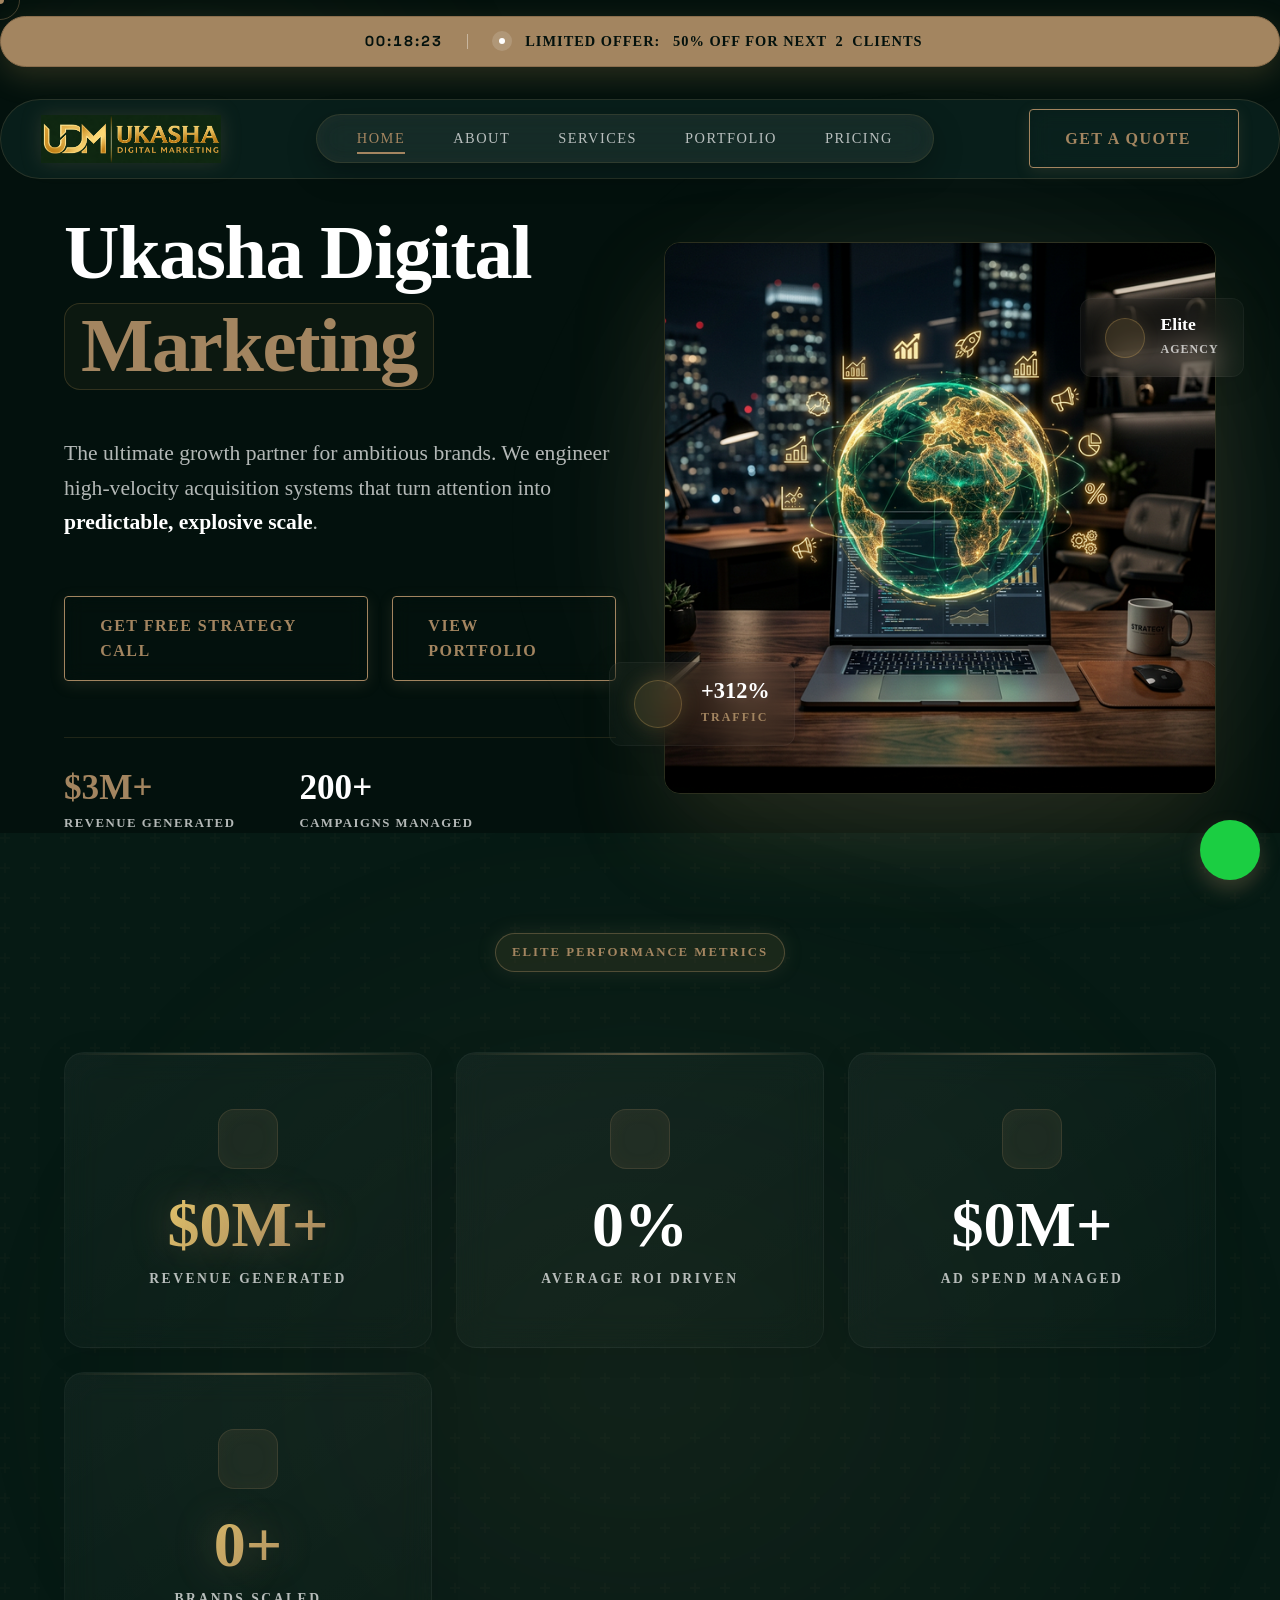
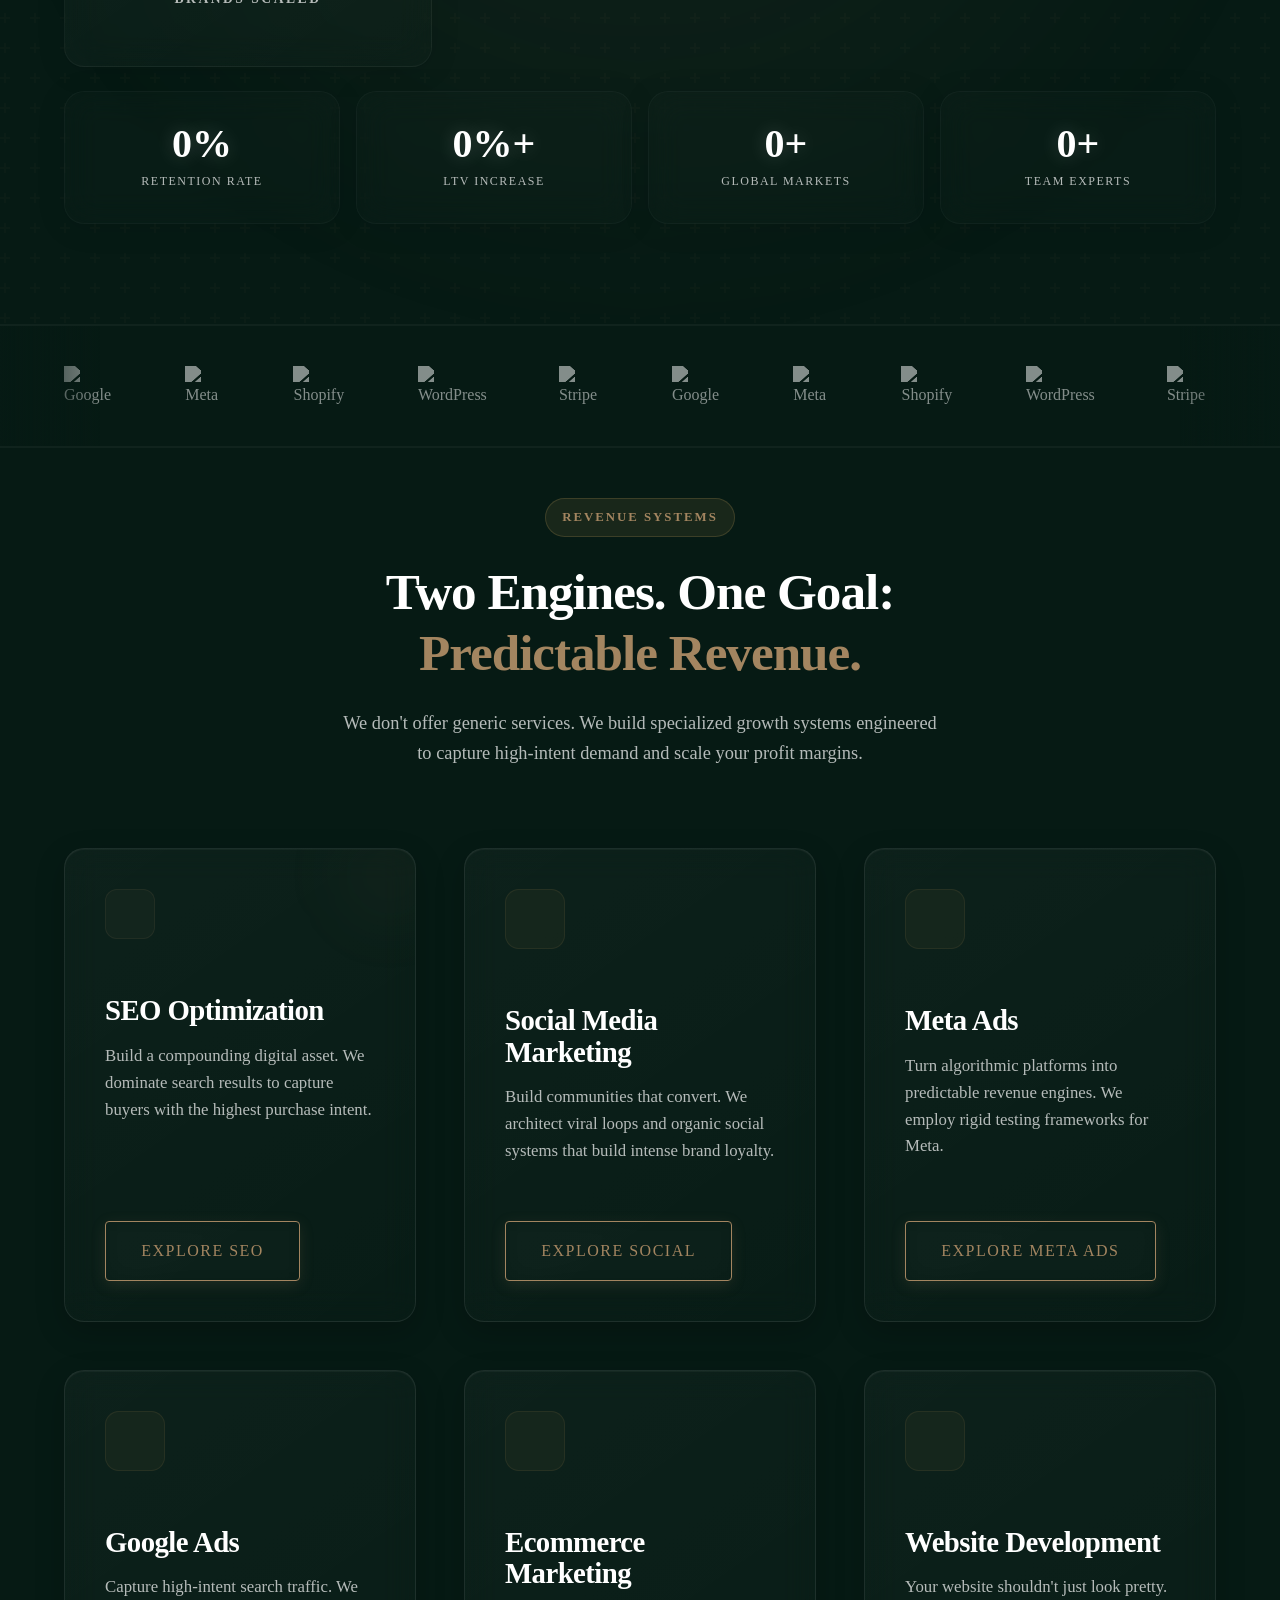
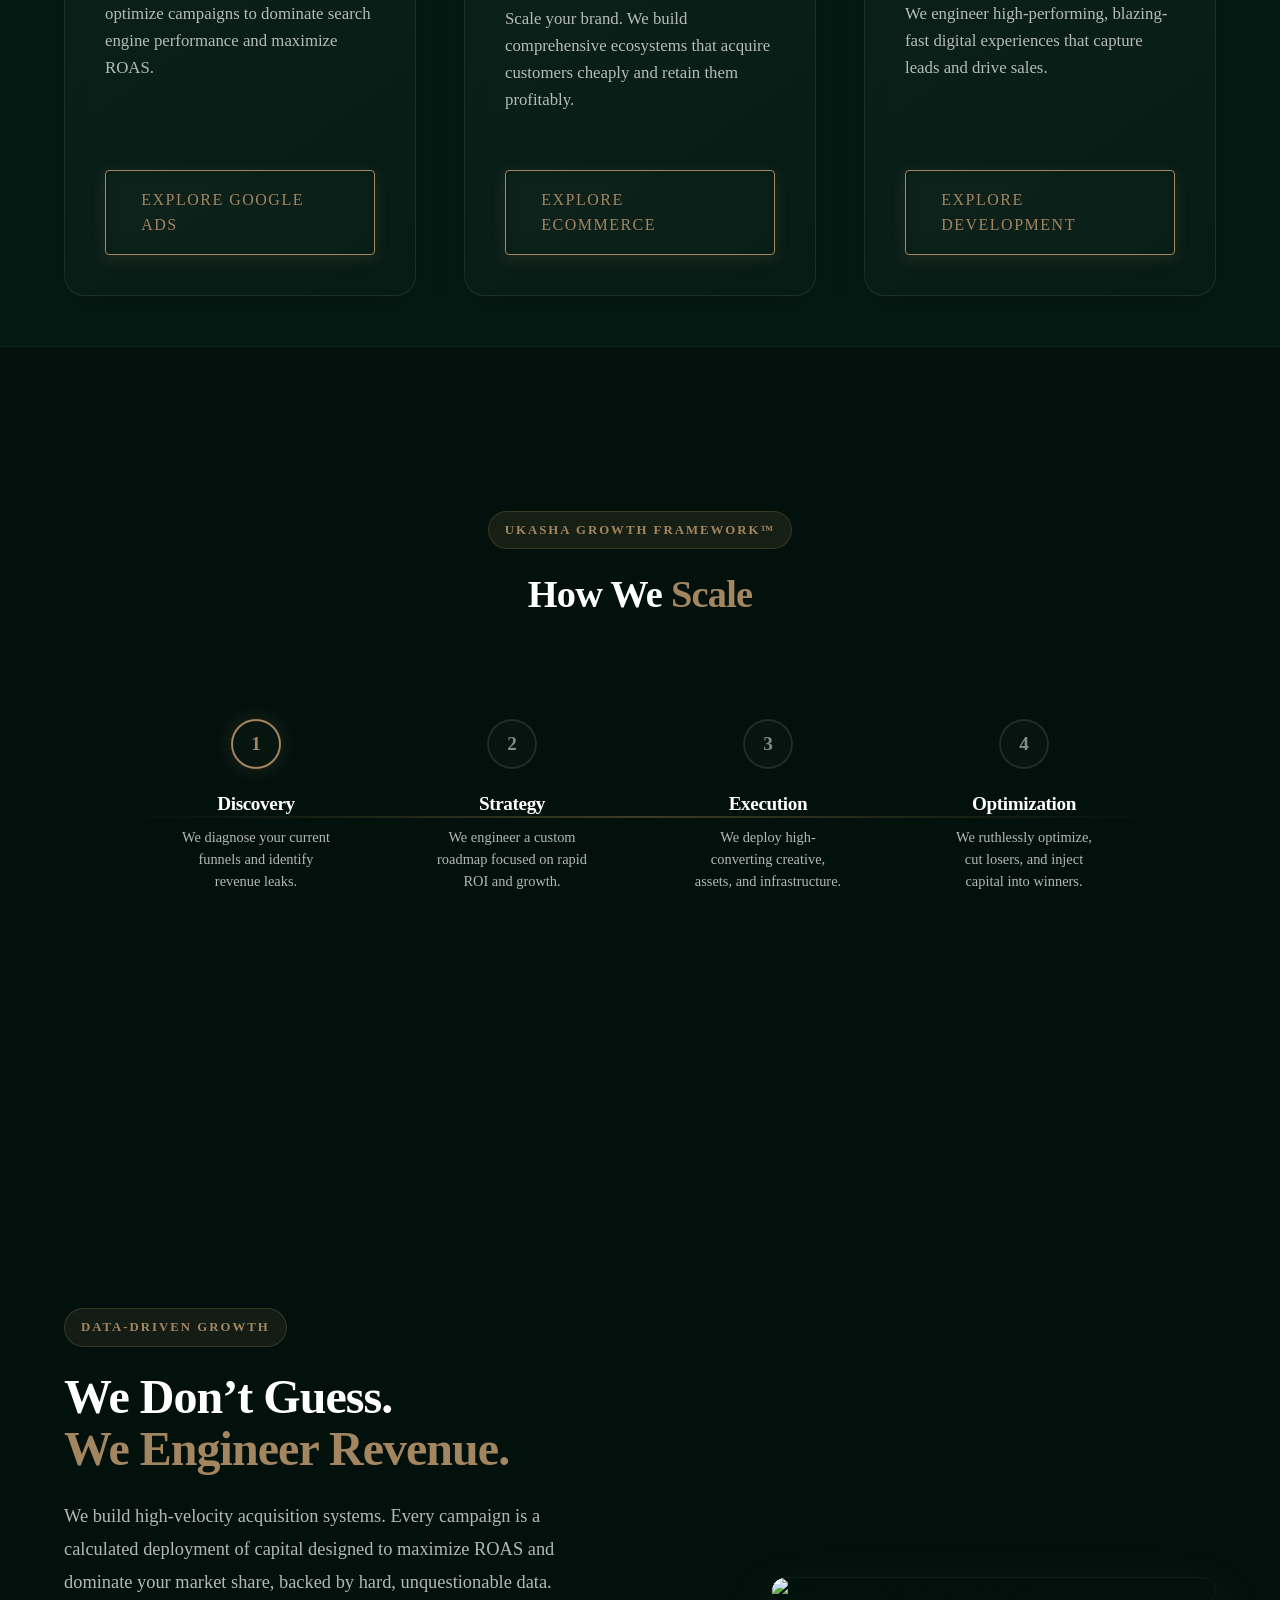
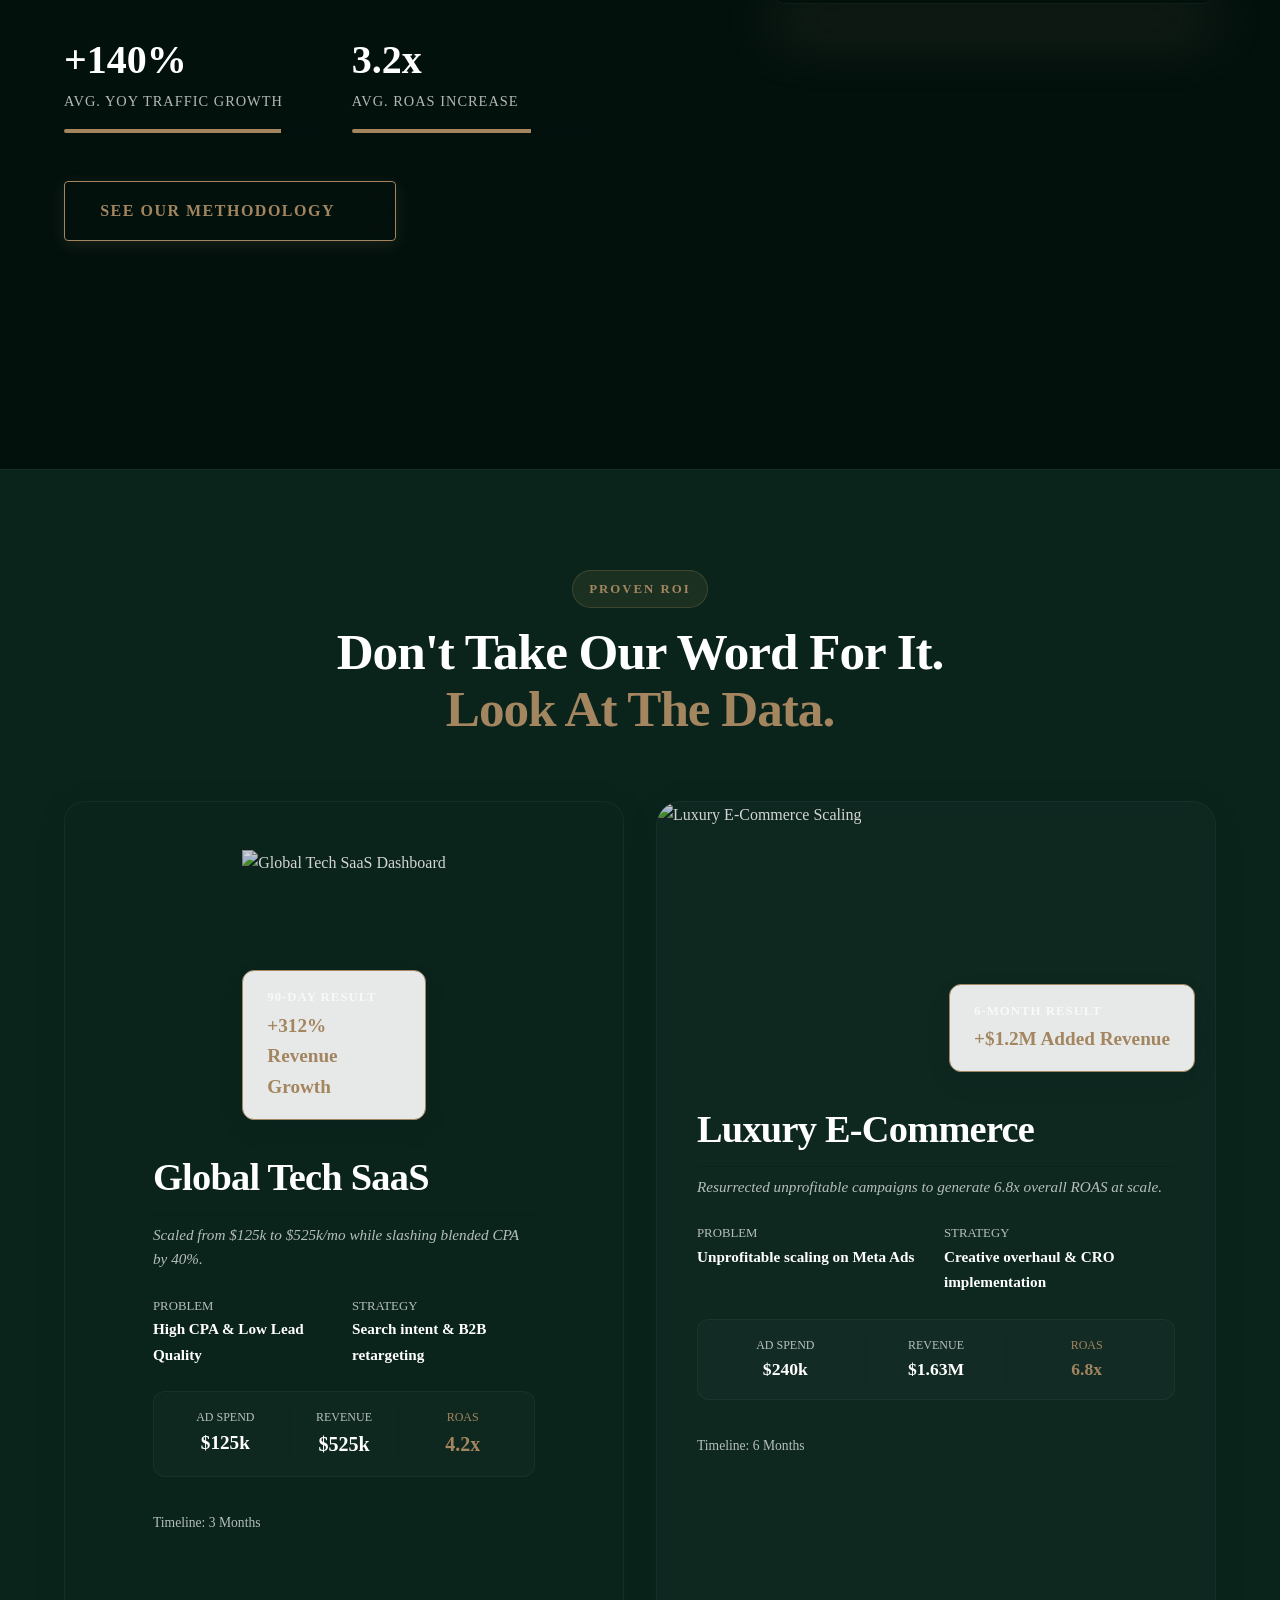
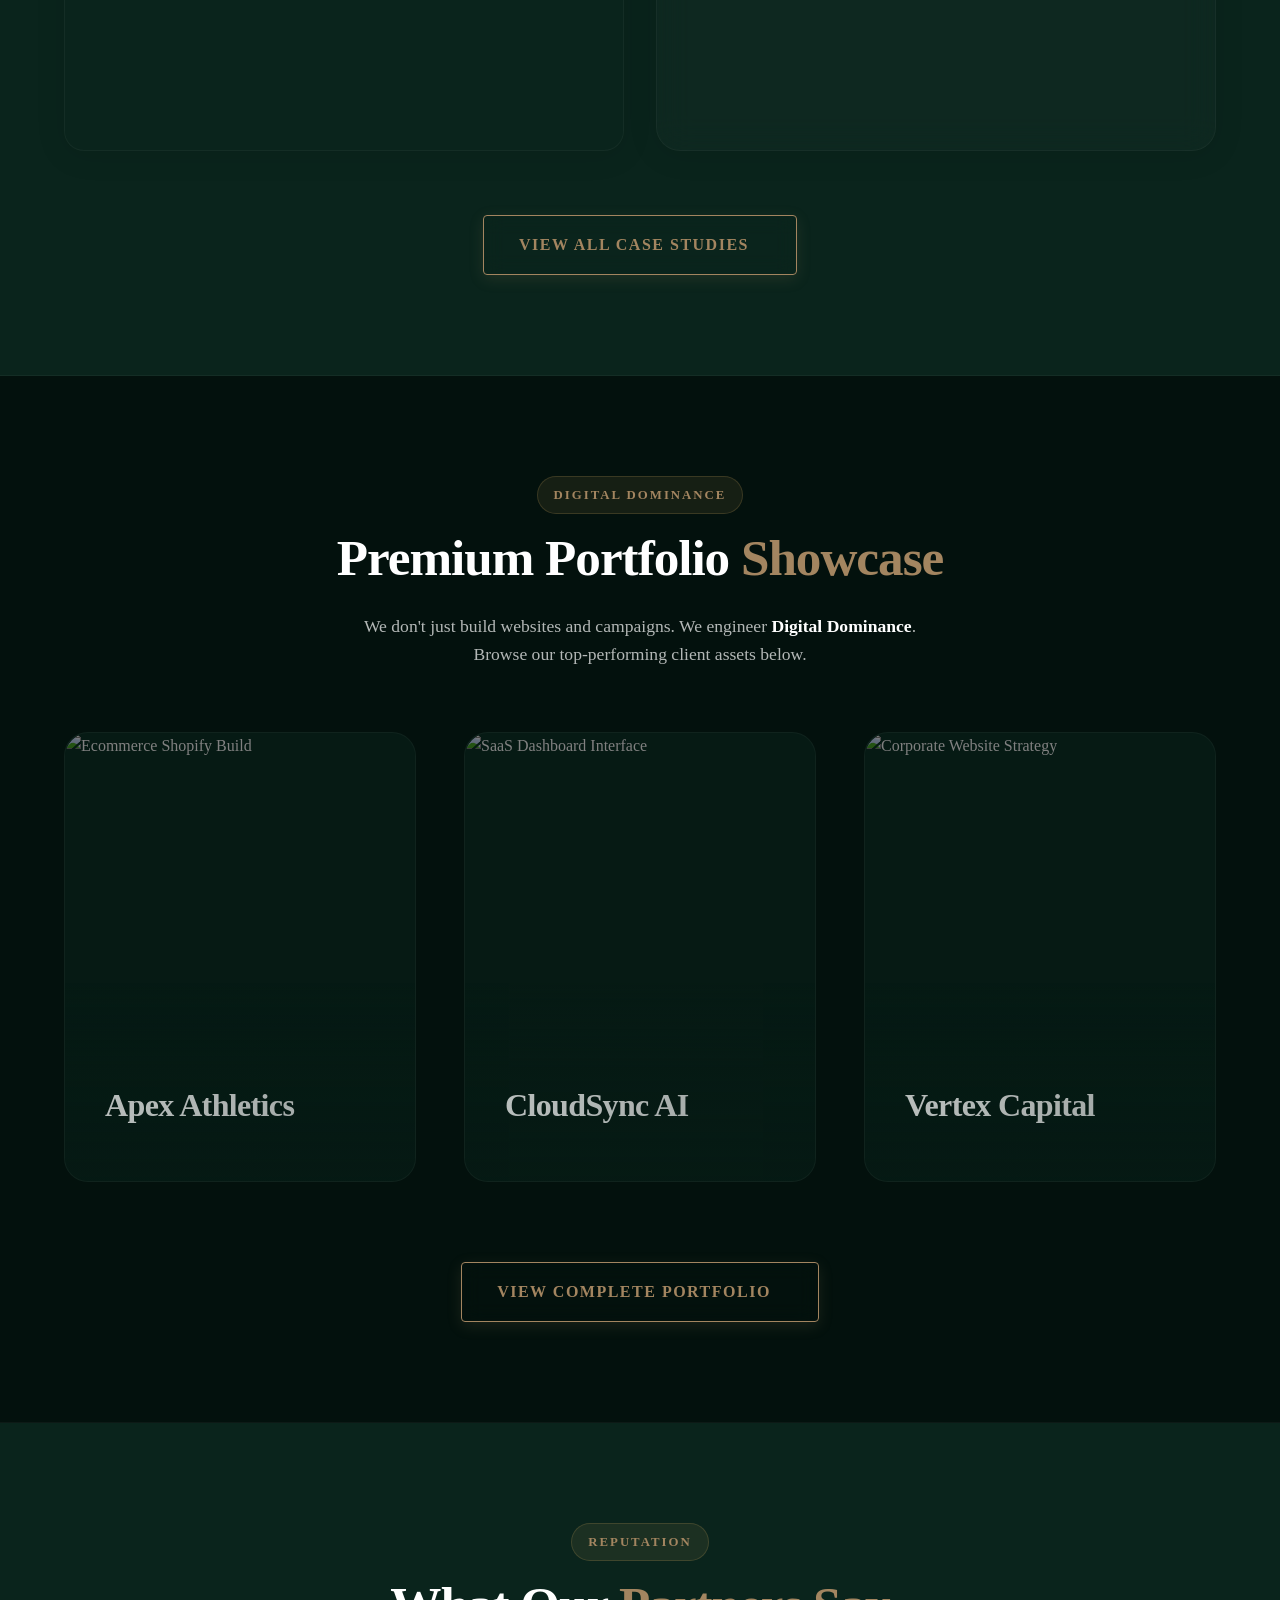
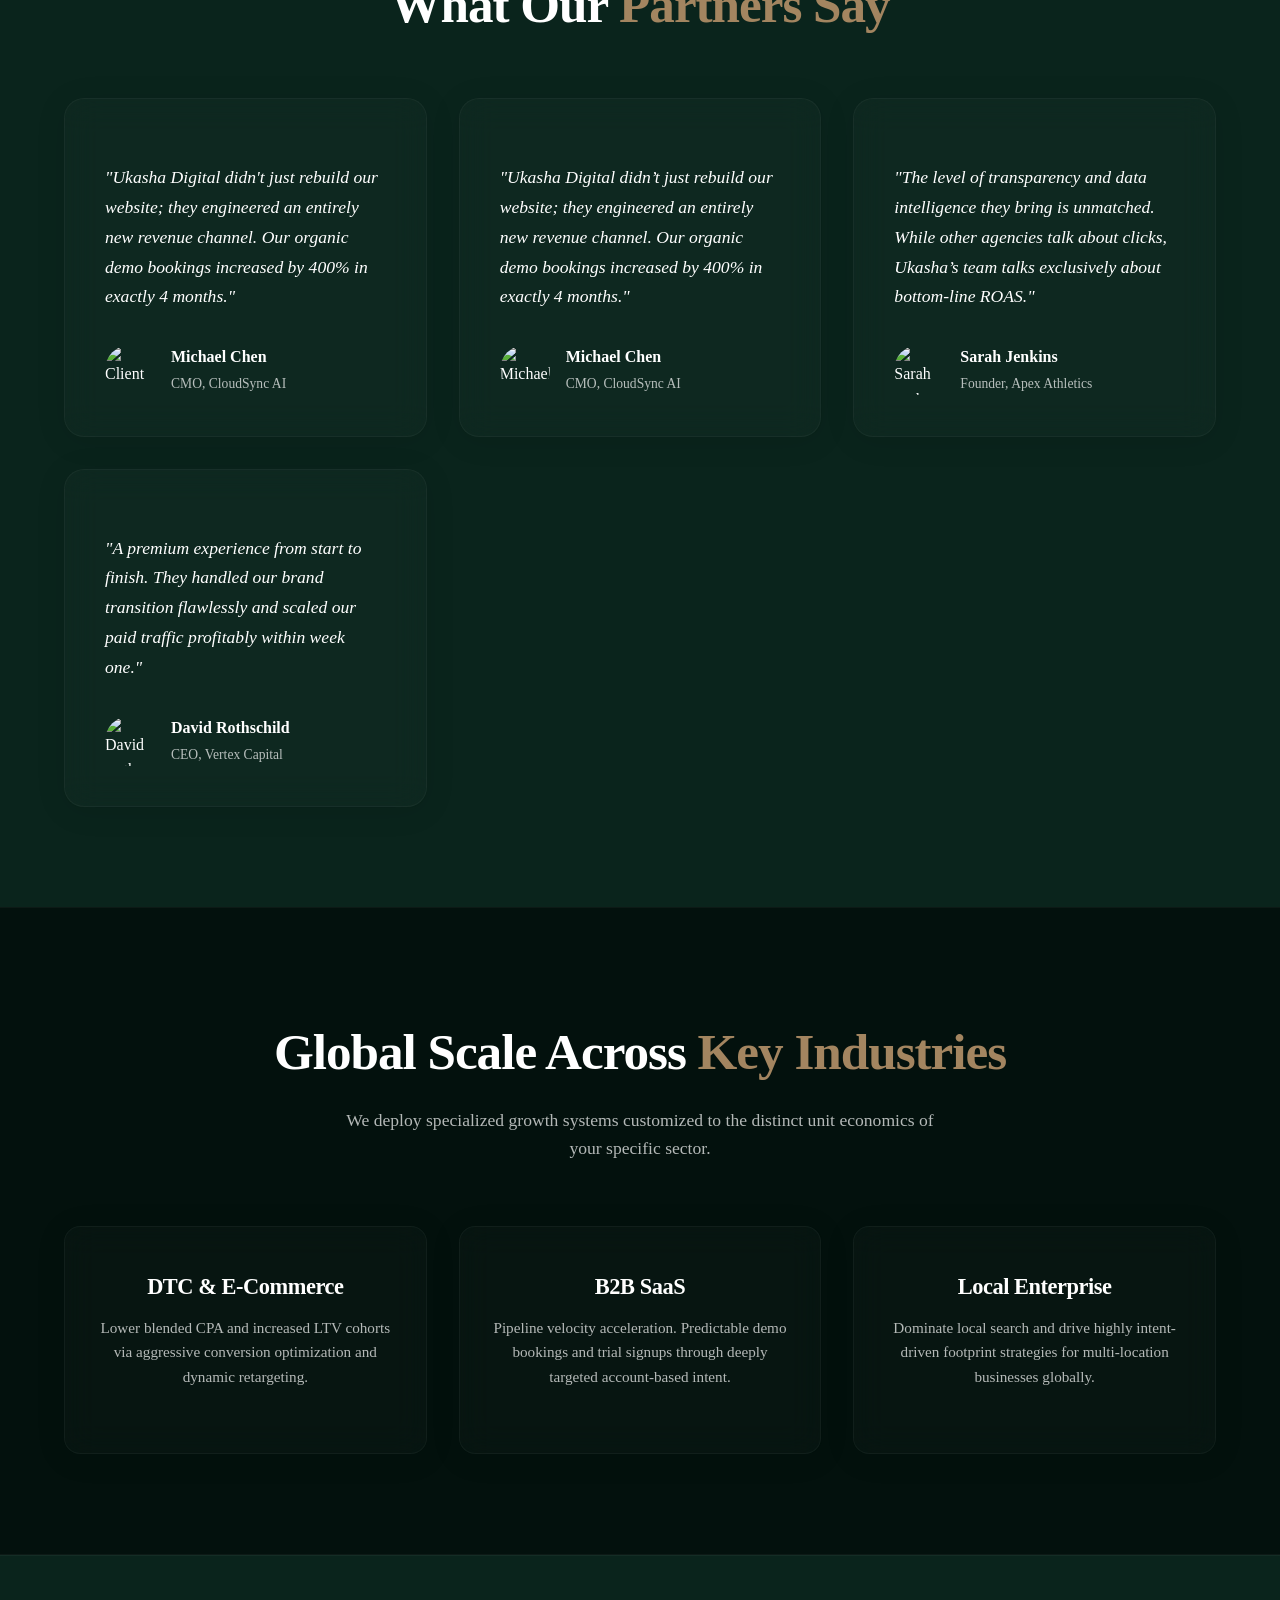
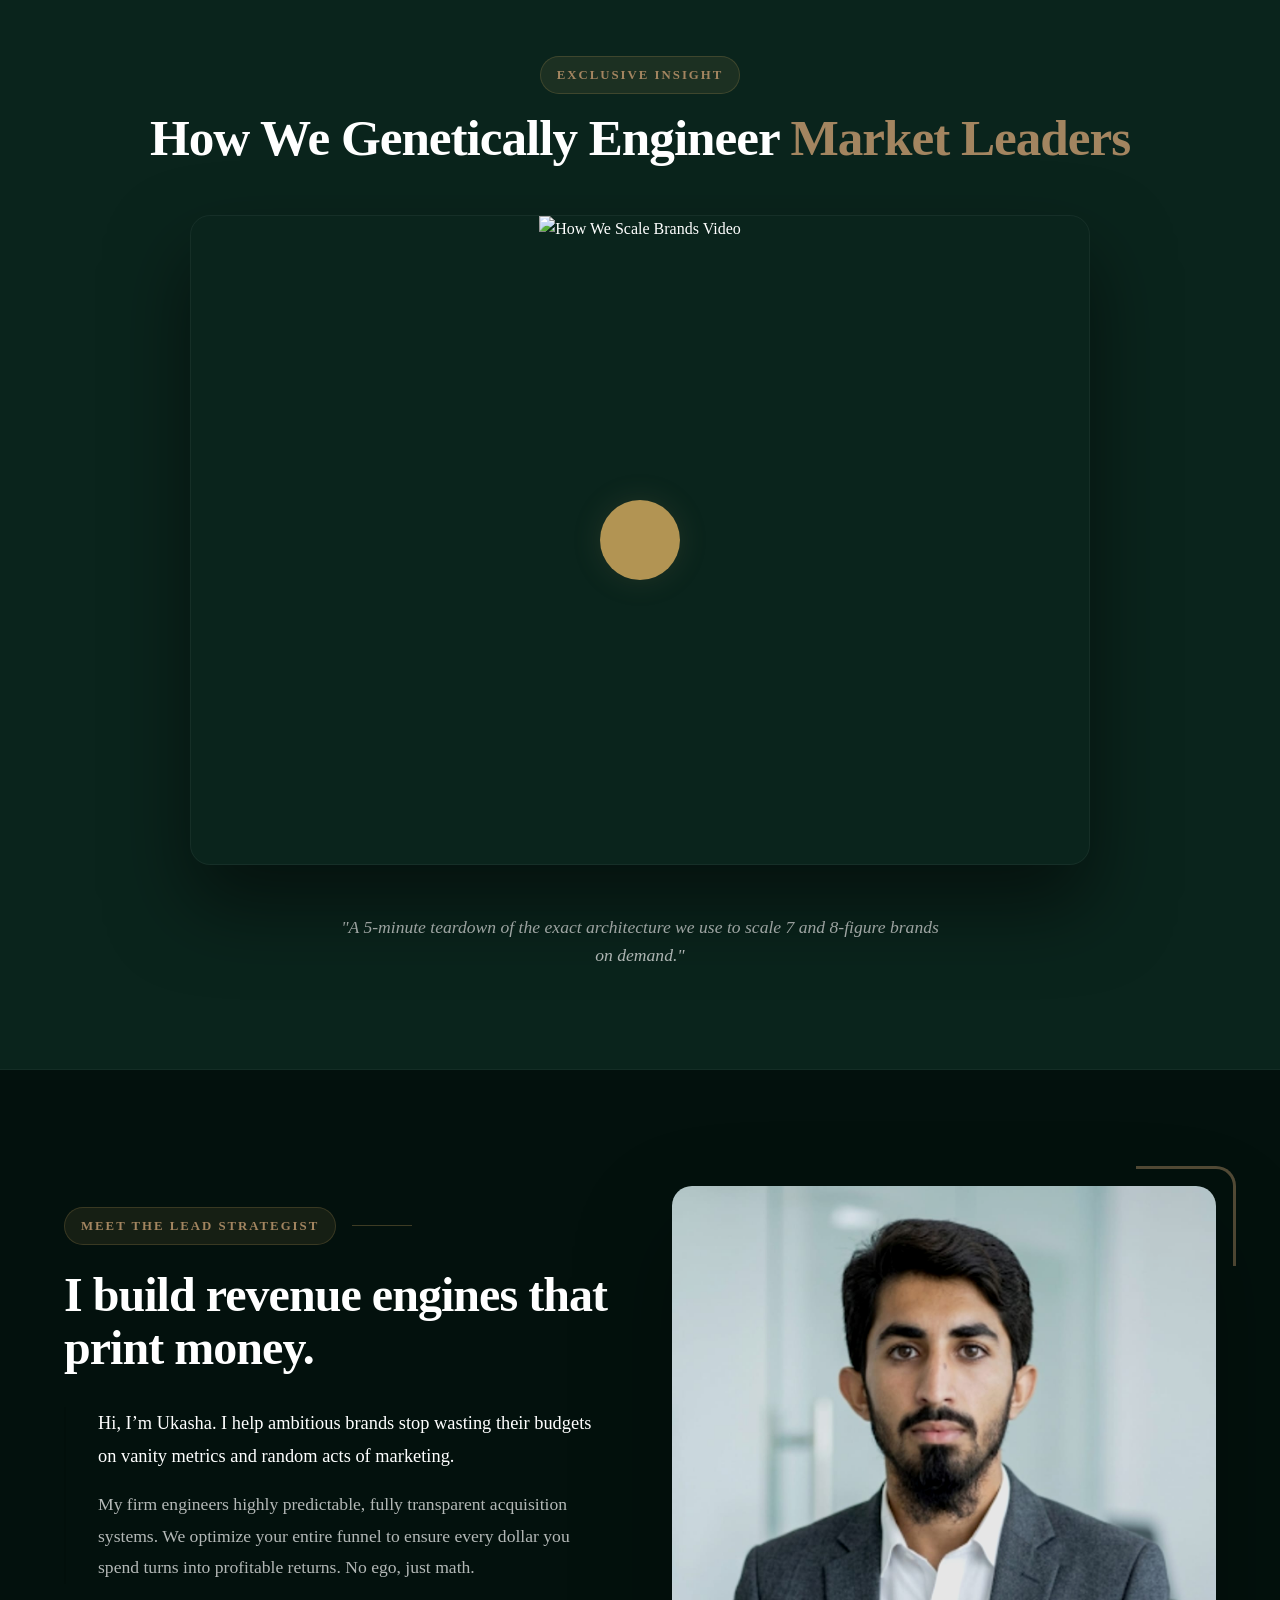
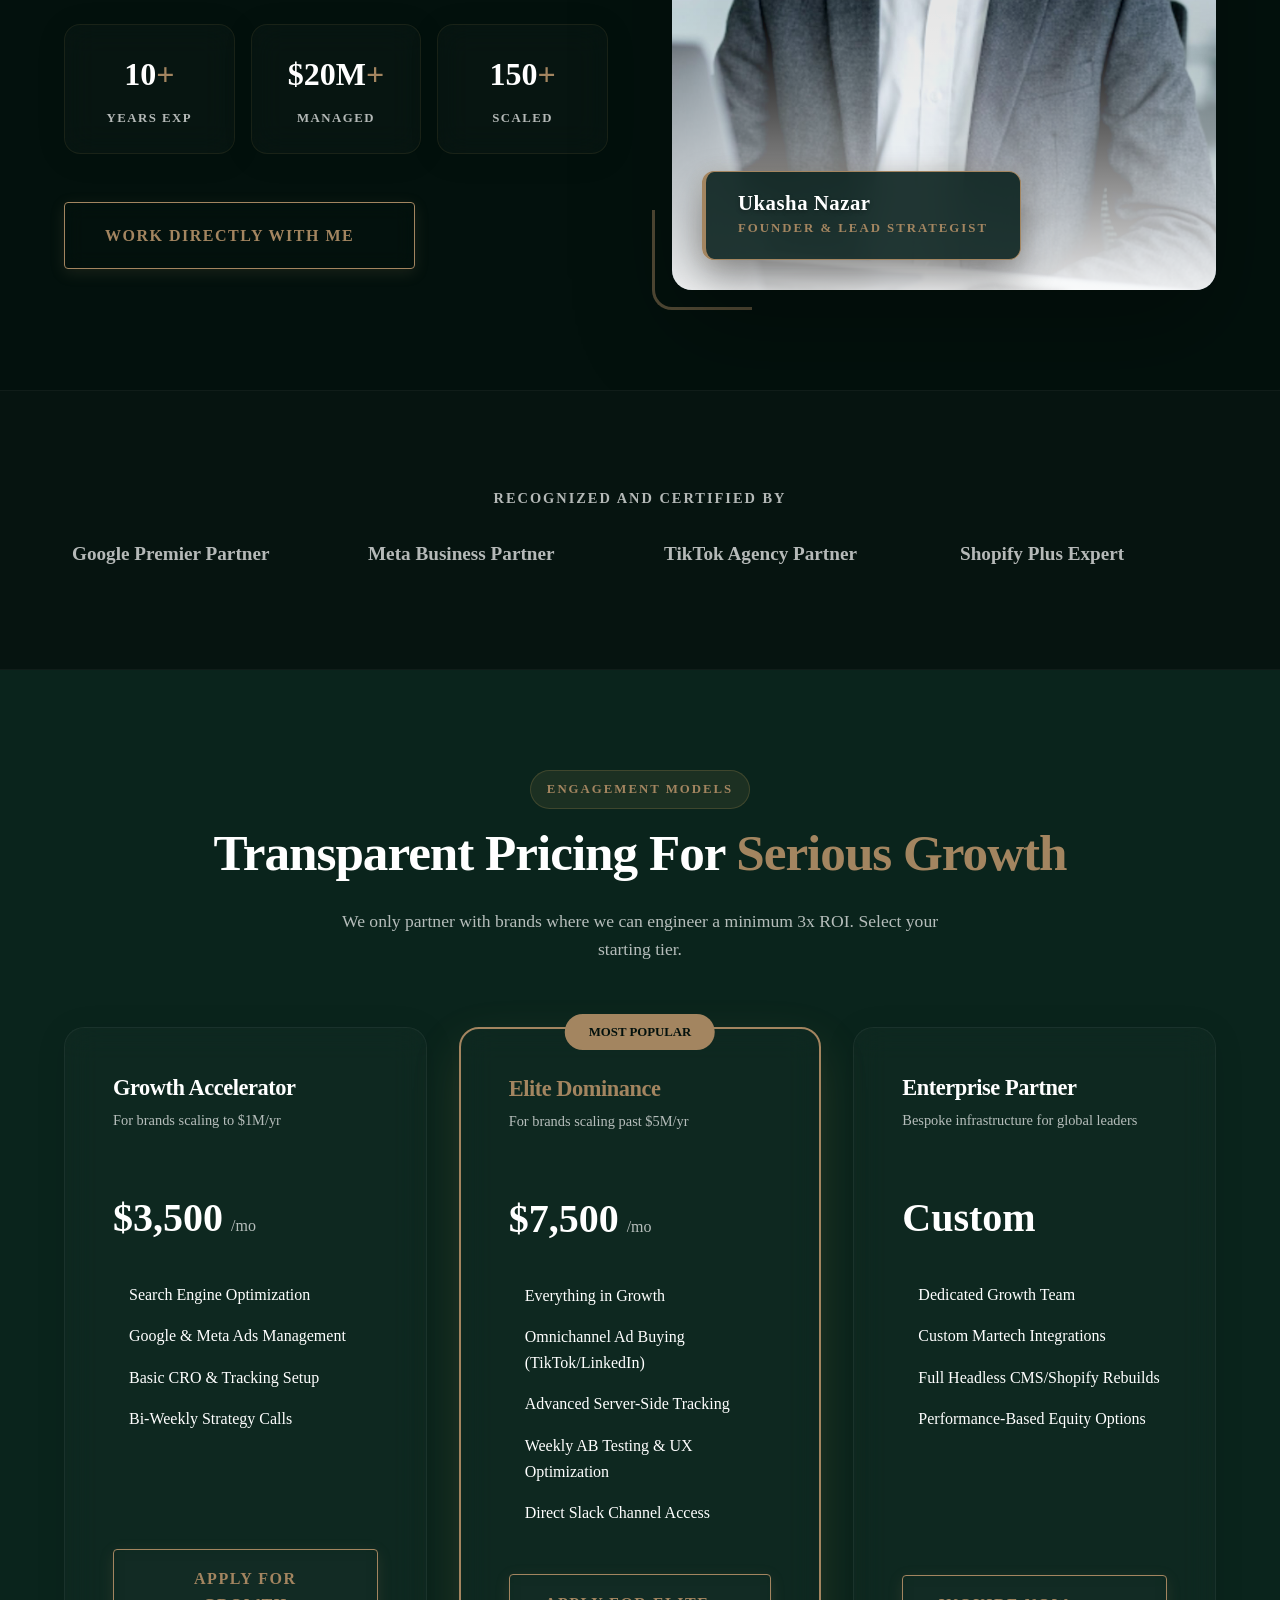
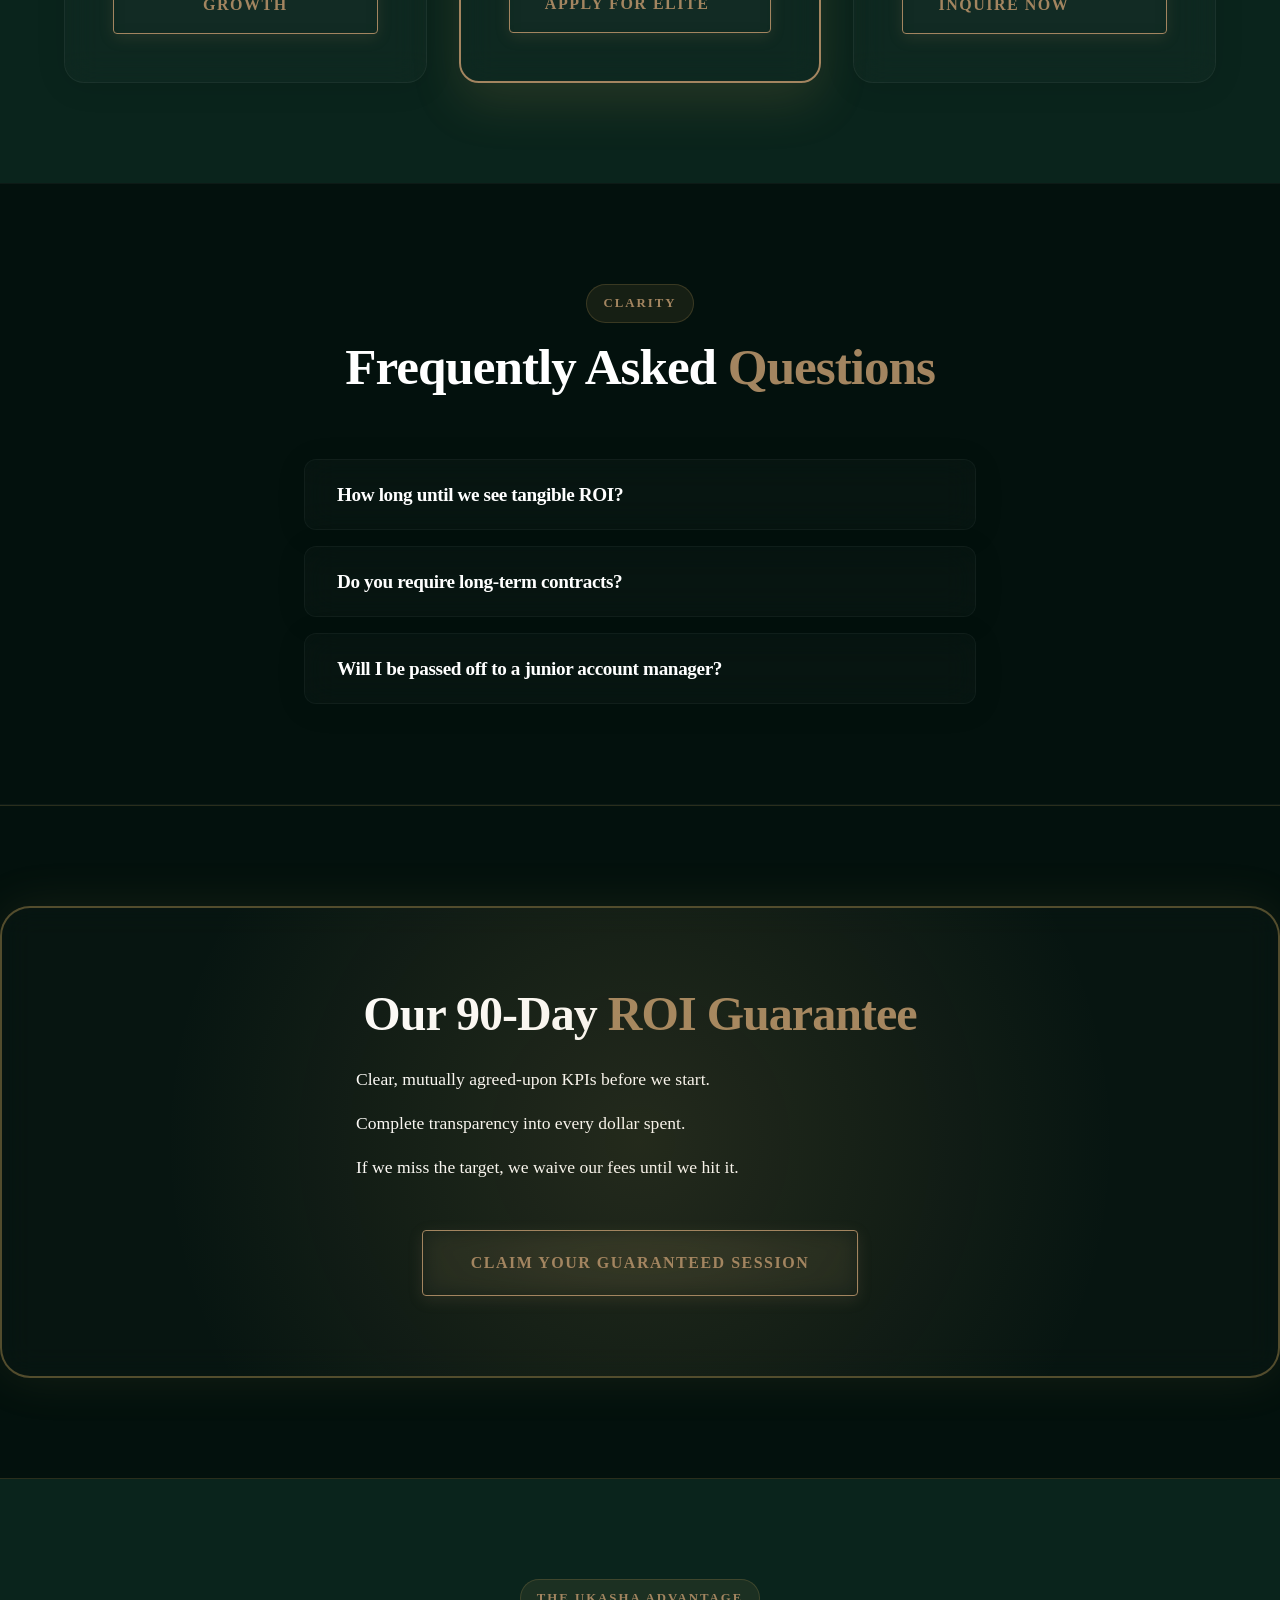
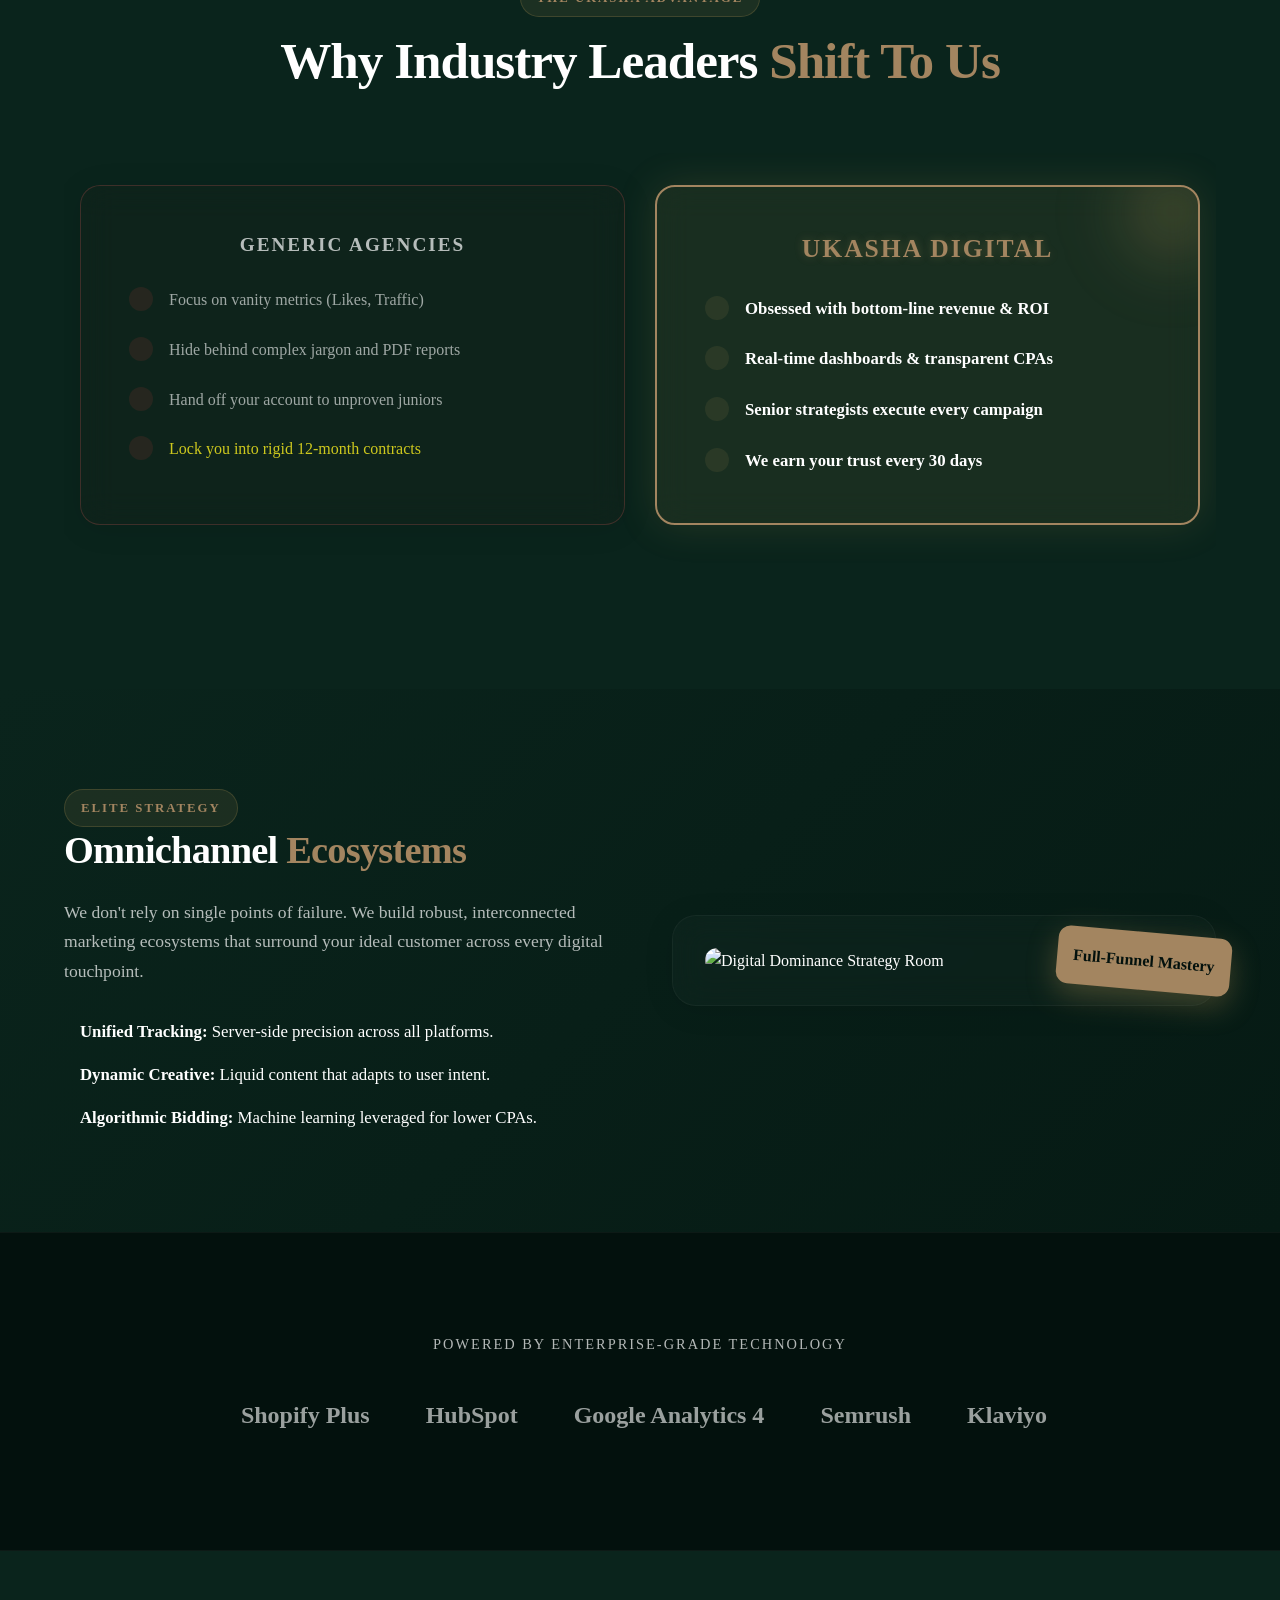
==== commit 86032fbc: "Add files via upload" ====
--- a/index.html
+++ b/index.html
@@ -7,18 +7,40 @@
     <title>Ukasha Digital Marketer - Scaling Brands with Data</title>
     <meta name="description"
         content="Premium Digital Marketing Agency specializing in ROI-driven strategies, SEO, PPC, and Brand Identity.">
+    <!-- Open Graph / Social SEO -->
+    <meta property="og:title" content="Ukasha Digital Marketer - Scaling Brands with Data">
+    <meta property="og:description"
+        content="Premium Digital Marketing Agency specializing in ROI-driven strategies, SEO, PPC, and Brand Identity.">
+    <meta property="og:type" content="website">
+    <meta property="og:url" content="https://ukasha-digital-marketer-com.vercel.app">
+    <!-- Basic SEO -->
+    <meta name="robots" content="index, follow">
+    <meta name="author" content="Ukasha Digital">
+
     <script src="https://unpkg.com/@phosphor-icons/web"></script>
     <link rel="stylesheet" href="https://cdn.jsdelivr.net/npm/swiper@11/swiper-bundle.min.css" />
     <link rel="stylesheet" href="./css/style.css">
 
+    <!-- JSON-LD Schema Markup -->
+    <script type="application/ld+json">
+    {
+      "@context": "https://schema.org",
+      "@type": "ProfessionalService",
+      "name": "Ukasha Digital Marketer",
+      "description": "Premium Digital Marketing Agency specializing in ROI-driven strategies, SEO, PPC, and Brand Identity.",
+      "url": "https://ukasha-digital-marketer-com.vercel.app",
+      "priceRange": "$$$"
+    }
+    </script>
+
     <!-- TRACKING PLACEHOLDERS (Replace IDs before deployment) -->
     <!-- Google Analytics (GA4) -->
-    <script async src="https://www.googletagmanager.com/gtag/js?id=G-XXXXXXXXXX"></script>
+    <script async src="https://www.googletagmanager.com/gtag/js?id=G-PLACEHOLDER"></script>
     <script>
         window.dataLayer = window.dataLayer || [];
         function gtag() { dataLayer.push(arguments); }
         gtag('js', new Date());
-        gtag('config', 'G-XXXXXXXXXX');
+        gtag('config', 'G-PLACEHOLDER');
     </script>
 
     <!-- Meta Pixel Code -->
@@ -34,17 +56,17 @@
             s.parentNode.insertBefore(t, s)
         }(window, document, 'script',
             'https://connect.facebook.net/en_US/fbevents.js');
-        fbq('init', 'xxxxxxxxxxxxxxx'); // Insert Pixel ID here
+        fbq('init', 'PIXEL_ID_PLACEHOLDER');
         fbq('track', 'PageView');
     </script>
     <noscript><img height="1" width="1" style="display:none"
-            src="https://www.facebook.com/tr?id=xxxxxxxxxxxxxxx&ev=PageView&noscript=1" /></noscript>
+            src="https://www.facebook.com/tr?id=PIXEL_ID_PLACEHOLDER&ev=PageView&noscript=1" /></noscript>
 
     <!-- TikTok Pixel Code -->
     <script>
         !function (w, d, t) {
             w.TiktokAnalyticsObject = t; var ttq = w[t] = w[t] || []; ttq.methods = ["page", "track", "identify", "instances", "debug", "on", "off", "once", "ready", "alias", "group", "enableCookie", "disableCookie"], ttq.setAndDefer = function (t, e) { t[e] = function () { t.push([e].concat(Array.prototype.slice.call(arguments, 0))) } }; for (var i = 0; i < ttq.methods.length; i++)ttq.setAndDefer(ttq, ttq.methods[i]); ttq.instance = function (t) { for (var e = ttq._i[t] || [], n = 0; n < ttq.methods.length; n++)ttq.setAndDefer(e, ttq.methods[n]); return e }, ttq.load = function (e, n) { var i = "https://analytics.tiktok.com/i18n/pixel/events.js"; ttq._i = ttq._i || {}, ttq._i[e] = [], ttq._i[e]._u = i, ttq._t = ttq._t || {}, ttq._t[e] = +new Date, ttq._o = ttq._o || {}, ttq._o[e] = n || {}; var o = document.createElement("script"); o.type = "text/javascript", o.async = !0, o.src = i + "?sdkid=" + e + "&lib=" + t; var a = document.getElementsByTagName("script")[0]; a.parentNode.insertBefore(o, a) };
-            ttq.load('xxxxxxxxxxxxxxxxxx'); // Insert Pixel ID here
+            ttq.load('TIKTOK_ID_PLACEHOLDER');
             ttq.page();
         }(window, document, 'ttq');
     </script>
@@ -60,24 +82,21 @@
     <!-- Urgency Banner with Clock -->
     <div class="urgency-banner">
         <!-- Clock Element -->
-        <div style="display: flex; align-items: center; gap: 0.5rem; color: #ffffff;">
+        <div class="banner-clock" style="display: flex; align-items: center; gap: 0.5rem; color: #ffffff;">
             <i class="ph ph-clock" style="font-size: 1.2rem;"></i>
-            <span class="top-clock"
-                style="font-variant-numeric: tabular-nums; font-family: 'Space Grotesk', monospace; letter-spacing: 2px; font-weight: 700;">00:00:00</span>
+            <span class="top-clock">00:00:00</span>
         </div>
 
         <!-- Divider -->
-        <div class="banner-divider" style="width: 1px; height: 15px; background: rgba(255, 255, 255, 0.4);"></div>
+        <div class="banner-divider"></div>
 
         <!-- Banner Text -->
-        <div style="display: flex; align-items: center; gap: 0.8rem; text-transform: uppercase; color: #ffffff;">
-            <span class="glow-pulse"
-                style="display: flex; align-items: center; justify-content: center; width: 20px; height: 20px; background: rgba(255, 255, 255, 0.15); border-radius: 50%;">
-                <span
-                    style="width: 6px; height: 6px; background-color: #ffffff; border-radius: 50%; box-shadow: 0 0 10px rgba(255, 255, 255, 0.05);"></span>
+        <div class="banner-text">
+            <span class="glow-indicator">
+                <span></span>
             </span>
-            <span><strong style="color: #ffffff; font-weight: 800; margin-right: 8px;">LIMITED OFFER:</strong> 50% OFF FOR NEXT <strong
-                    style="color: #ffffff; font-weight: 800; margin: 0 4px;">2</strong> CLIENTS</span>
+            <span><strong style="font-weight: 800; margin-right: 8px;">LIMITED OFFER:</strong> 50% OFF
+                FOR NEXT <strong style="font-weight: 800; margin: 0 4px;">2</strong> CLIENTS</span>
         </div>
     </div>
 
@@ -85,8 +104,7 @@
     <header>
         <div class="container nav-container">
             <a href="index.html" class="logo">
-                <img src="logo-new.png" alt="UDM Logo"
-                    style="height: 55px; width: auto; display: block; filter: drop-shadow(0 0 5px rgba(197, 160, 89, 0.3));">
+                <img src="logo-new.png" alt="Ukasha Digital Marketing Logo">
             </a>
             <nav class="nav-links">
                 <a href="index.html">Home</a>
@@ -106,16 +124,13 @@
     <div class="hero-glow"></div>
     <div class="container hero-grid grid">
         <div class="hero-content">
-            <h1 class="animate-on-scroll text-reveal-anim"
-                style="font-size: clamp(2.5rem, 5vw, 5.5rem); line-height: 1.2; font-weight: 800; letter-spacing: -2px; margin-bottom: 1.5rem; color: var(--text-light);">
+            <h1 class="animate-on-scroll text-reveal-anim">
                 <span style="white-space: nowrap;">Ukasha Digital</span>
-                <span class="glow-pulse"
-                    style="display:inline-block; border-radius:16px; padding:0 1rem; border:1px solid rgba(197, 160, 89, 0.2); background: rgba(197, 160, 89, 0.05); backdrop-filter: blur(10px); color: var(--primary); font-weight: 800; margin: 0.5rem 0;">
+                <span class="glow-pulse hero-tag">
                     Marketing
                 </span>
             </h1>
-            <p class="animate-on-scroll slide-up-fade"
-                style="font-size: 1.35rem; max-width: 600px; color: var(--text-gray); line-height: 1.6; margin-bottom: 3.5rem; font-weight: 400;">
+            <p class="animate-on-scroll slide-up-fade hero-description">
                 The ultimate growth partner for ambitious brands. We engineer high-velocity acquisition systems that
                 turn attention into <strong style="color: var(--text-light); font-weight: 600;">predictable,
                     explosive scale</strong>.
@@ -126,21 +141,15 @@
             </div>
 
             <!-- Elite Trust Strip (Hero Inner) -->
-            <div class="animate-on-scroll hero-trust"
-                style="margin-top: 3.5rem; display: flex; gap: 4rem; border-top: 1px solid rgba(197, 160, 89, 0.15); padding-top: 2rem;">
+            <div class="animate-on-scroll hero-trust">
                 <div>
-                    <strong style="color: var(--primary); font-size: 2.2rem; display: block; line-height: 1;"
-                        class="counter" data-target="15">$0M+</strong>
-                    <span
-                        style="color: var(--text-gray); font-size: 0.8rem; text-transform: uppercase; letter-spacing: 1.5px; margin-top: 0.5rem; display: block; font-weight: 600;">Revenue
-                        Generated</span>
+                    <strong class="counter hero-stat-value" data-target="15">$3M+</strong>
+                    <span class="hero-stat-label">Revenue Generated</span>
                 </div>
                 <div>
-                    <strong style="color: var(--text-light); font-size: 2.2rem; display: block; line-height: 1;"
-                        class="counter" data-target="100">0+</strong>
-                    <span
-                        style="color: var(--text-gray); font-size: 0.8rem; text-transform: uppercase; letter-spacing: 1.5px; margin-top: 0.5rem; display: block; font-weight: 600;">Campaigns
-                        Managed</span>
+                    <strong class="counter hero-stat-value" data-target="100"
+                        style="color: var(--text-light);">200+</strong>
+                    <span class="hero-stat-label">Campaigns Managed</span>
                 </div>
             </div>
         </div>
@@ -148,162 +157,156 @@
         <div class="hero-image animate-on-scroll">
             <div class="hero-image-inner">
                 <!-- Subtle Clean Glow behind image -->
-                <div
-                    style="position: absolute; top: 50%; left: 50%; width: 140%; height: 140%; transform: translate(-50%, -50%); background: radial-gradient(ellipse at center, rgba(197, 160, 89, 0.15) 0%, rgba(255, 255, 255, 0.05) 40%, transparent 70%); filter: blur(60px); z-index: 0; pointer-events: none;">
-                </div>
-
-                <img src="./emerald_gold_hero.png" alt="Zenith Emerald Gold Dashboard"
-                    style="width: 100%; height: auto; border-radius: 16px; object-fit: cover; box-shadow: 0 40px 100px rgba(197, 160, 89, 0.15); border: 1px solid rgba(197, 160, 89, 0.2); position: relative; z-index: 1;">
-
-                <div class="floating-badge badge-1 glass-panel float-complex"
-                    style="position: absolute; bottom: 15%; left: -5%; padding: 1.2rem 1.6rem; border: 1px solid rgba(197, 160, 89, 0.3); border-radius: 16px; z-index: 2; transition-delay: 0.2s; background: rgba(11, 34, 30, 0.85); backdrop-filter: blur(16px); box-shadow: 0 15px 40px rgba(0,0,0,0.5), inset 0 0 20px rgba(197, 160, 89, 0.05);">
+                <div class="hero-image-glow"></div>
+
+                <img src="./emerald_gold_hero.png" alt="Ukasha Digital Agency Performance Dashboard">
+
+                <div class="floating-badge badge-1 glass-panel float-complex">
                     <div style="display: flex; align-items: center; gap: 1.2rem;">
-                        <div
-                            style="width: 48px; height: 48px; background: rgba(197, 160, 89, 0.15); border: 1px solid rgba(197, 160, 89, 0.3); border-radius: 50%; display: flex; align-items: center; justify-content: center; box-shadow: 0 0 20px rgba(197, 160, 89, 0.2);">
-                            <i class="ph-bold ph-trend-up" style="color: var(--primary); font-size: 1.4rem;"></i>
+                        <div class="badge-icon">
+                            <i class="ph-bold ph-trend-up"></i>
                         </div>
                         <div style="text-align: left;">
-                            <strong
-                                style="display: block; font-size: 1.4rem; line-height: 1.1; color: var(--text-light); font-weight: 800; text-shadow: 0 2px 10px rgba(255,255,255,0.1);">+312%</strong>
-                            <span
-                                style="font-size: 0.75rem; color: var(--primary); text-transform: uppercase; letter-spacing: 2px; font-weight: 700;">Traffic</span>
-                        </div>
-                    </div>
-                </div>
-
-                <div class="floating-badge badge-2 glass-panel float-complex"
-                    style="top: -5%; right: -5%; padding: 1rem 1.5rem; border: 1px solid rgba(197, 160, 89, 0.4); border-radius: 12px; z-index: 2; transition-delay: 0.4s; animation-delay: 1s; background: rgba(255, 255, 255, 0.05); backdrop-filter: blur(12px); box-shadow: 0 10px 30px rgba(197, 160, 89, 0.15);">
+                            <strong class="badge-value">+312%</strong>
+                            <span class="badge-label">Traffic</span>
+                        </div>
+                    </div>
+                </div>
+
+                <div class="floating-badge badge-2 glass-panel float-complex">
                     <div style="display: flex; align-items: center; gap: 1rem;">
-                        <div
-                            style="width: 40px; height: 40px; background: rgba(197, 160, 89, 0.15); border-radius: 50%; display: flex; align-items: center; justify-content: center; box-shadow: 0 0 15px var(--primary-glow);">
-                            <i class="ph-fill ph-check-circle" style="color: var(--primary); font-size: 1.2rem;"></i>
+                        <div class="badge-icon mini">
+                            <i class="ph-fill ph-check-circle"></i>
                         </div>
                         <div>
-                            <strong
-                                style="display: block; font-size: 1.1rem; line-height: 1.1; color: var(--text-light);">Elite</strong>
-                            <span
-                                style="font-size: 0.75rem; color: var(--text-gray); text-transform: uppercase; letter-spacing: 1px; font-weight: 600;">Agency</span>
+                            <strong class="badge-title">Elite</strong>
+                            <span class="badge-subtitle">Agency</span>
                         </div>
                     </div>
                 </div>
             </div>
         </div>
     </div>
-    </section>
-
-    <!-- NEW: Agency Statistics -->
+
+    <!-- REDESIGNED: Premium Agency Statistics -->
     <section class="section-padding"
         style="background: var(--bg-surface); border-bottom: 1px solid var(--border-subtle); position: relative; overflow: hidden;">
-        <div class="container animate-on-scroll">
-            <!-- Swiper Container for Stats -->
-            <div class="swiper stats-swiper">
-                <div class="swiper-wrapper">
-                    <!-- Brands Scaled -->
-                    <div class="swiper-slide">
-                        <div class="glass-panel"
-                            style="padding: 2.5rem; border-radius: 16px; border: 1px solid var(--border-light); background: var(--bg-base); text-align: center;">
-                            <strong class="counter text-primary glow-pulse" data-target="250"
-                                style="display: block; font-size: 3rem; line-height: 1; margin-bottom: 0.5rem; font-weight: 800;">0+</strong>
-                            <span
-                                style="color: var(--text-gray); font-size: 0.8rem; text-transform: uppercase; letter-spacing: 2px; font-weight: 600;">Brands
-                                Scaled</span>
-                        </div>
-                    </div>
-                    <!-- Revenue Generated -->
-                    <div class="swiper-slide">
-                        <div class="glass-panel"
-                            style="padding: 2.5rem; border-radius: 16px; border: 1px solid var(--border-light); background: var(--bg-base); text-align: center;">
-                            <strong
-                                style="display: block; font-size: 3rem; line-height: 1; margin-bottom: 0.5rem; font-weight: 800; color: var(--text-light);">$<span
-                                    class="counter" data-target="50">0</span>M+</strong>
-                            <span
-                                style="color: var(--text-gray); font-size: 0.8rem; text-transform: uppercase; letter-spacing: 2px; font-weight: 600;">Revenue
-                                Generated</span>
-                        </div>
-                    </div>
-                    <!-- Ad Spend Managed (NEW) -->
-                    <div class="swiper-slide">
-                        <div class="glass-panel"
-                            style="padding: 2.5rem; border-radius: 16px; border: 1px solid var(--border-light); background: var(--bg-base); text-align: center;">
-                            <strong
-                                style="display: block; font-size: 3rem; line-height: 1; margin-bottom: 0.5rem; font-weight: 800; color: var(--primary);">$<span
-                                    class="counter" data-target="10">0</span>M+</strong>
-                            <span
-                                style="color: var(--text-gray); font-size: 0.8rem; text-transform: uppercase; letter-spacing: 2px; font-weight: 600;">Ad Spend
-                                Managed</span>
-                        </div>
-                    </div>
-                    <!-- Client Retention -->
-                    <div class="swiper-slide">
-                        <div class="glass-panel"
-                            style="padding: 2.5rem; border-radius: 16px; border: 1px solid var(--border-light); background: var(--bg-base); text-align: center;">
-                            <strong class="counter text-primary glow-pulse" data-target="98"
-                                style="display: block; font-size: 3rem; line-height: 1; margin-bottom: 0.5rem; font-weight: 800;">0%</strong>
-                            <span
-                                style="color: var(--text-gray); font-size: 0.8rem; text-transform: uppercase; letter-spacing: 2px; font-weight: 600;">Retention
-                                Rate</span>
-                        </div>
-                    </div>
-                    <!-- ROI Driven (NEW) -->
-                    <div class="swiper-slide">
-                        <div class="glass-panel"
-                            style="padding: 2.5rem; border-radius: 16px; border: 1px solid var(--border-light); background: var(--bg-base); text-align: center;">
-                            <strong
-                                style="display: block; font-size: 3rem; line-height: 1; margin-bottom: 0.5rem; font-weight: 800; color: var(--text-light);"><span
-                                    class="counter" data-target="450">0</span>% Avg</strong>
-                            <span
-                                style="color: var(--text-gray); font-size: 0.8rem; text-transform: uppercase; letter-spacing: 2px; font-weight: 600;">ROI
-                                Driven</span>
-                        </div>
-                    </div>
-                     <!-- Global Markets -->
-                     <div class="swiper-slide">
-                        <div class="glass-panel"
-                            style="padding: 2.5rem; border-radius: 16px; border: 1px solid var(--border-light); background: var(--bg-base); text-align: center;">
-                            <strong
-                                style="display: block; font-size: 3rem; line-height: 1; margin-bottom: 0.5rem; font-weight: 800; color: var(--text-light);"><span
-                                    class="counter" data-target="15">0</span>+</strong>
-                            <span
-                                style="color: var(--text-gray); font-size: 0.8rem; text-transform: uppercase; letter-spacing: 2px; font-weight: 600;">Global
-                                Markets</span>
-                        </div>
-                    </div>
-                    <!-- Team Experts (NEW) -->
-                    <div class="swiper-slide">
-                        <div class="glass-panel"
-                            style="padding: 2.5rem; border-radius: 16px; border: 1px solid var(--border-light); background: var(--bg-base); text-align: center;">
-                            <strong class="counter text-primary" data-target="40"
-                                style="display: block; font-size: 3rem; line-height: 1; margin-bottom: 0.5rem; font-weight: 800;">0+</strong>
-                            <span
-                                style="color: var(--text-gray); font-size: 0.8rem; text-transform: uppercase; letter-spacing: 2px; font-weight: 600;">Team
-                                Experts</span>
-                        </div>
-                    </div>
-                    <!-- LTV Growth (NEW) -->
-                    <div class="swiper-slide">
-                        <div class="glass-panel"
-                            style="padding: 2.5rem; border-radius: 16px; border: 1px solid var(--border-light); background: var(--bg-base); text-align: center;">
-                            <strong
-                                style="display: block; font-size: 3rem; line-height: 1; margin-bottom: 0.5rem; font-weight: 800; color: var(--text-light);"><span
-                                    class="counter" data-target="65">0</span>%+</strong>
-                            <span
-                                style="color: var(--text-gray); font-size: 0.8rem; text-transform: uppercase; letter-spacing: 2px; font-weight: 600;">LTV
-                                Increase</span>
-                        </div>
-                    </div>
-                </div>
-                <!-- Swiper Navigation -->
-                <div class="swiper-pagination stats-pagination" style="margin-top: 2rem; position: relative; bottom: 0;"></div>
-            </div>
-
-            <style>
-                .stats-swiper { padding: 2rem 0 4rem 0; overflow: visible; }
-                .stats-swiper .swiper-slide { height: auto; transition: transform 0.3s ease; }
-                .stats-swiper .swiper-slide-active { transform: scale(1.05); z-index: 2; }
-                .stats-swiper .swiper-pagination-bullet { background: rgba(197, 160, 89, 0.3); opacity: 1; }
-                .stats-swiper .swiper-pagination-bullet-active { background: var(--primary); width: 25px; border-radius: 5px; }
-            </style>
-        </div>
+        <!-- Background Ambient Glow & Particles -->
+        <div style="position: absolute; top: 50%; left: 50%; transform: translate(-50%, -50%); width: 100%; height: 100%; background: radial-gradient(ellipse at center, rgba(163, 133, 96, 0.08) 0%, transparent 70%); filter: blur(60px); z-index: 0; pointer-events: none;"></div>
+        <div style="position: absolute; top: 0; left: 0; width: 100%; height: 100%; opacity: 0.03; background-image: url('data:image/svg+xml,%3Csvg width=\'60\' height=\'60\' viewBox=\'0 0 60 60\' xmlns=\'http://www.w3.org/2000/svg\'%3E%3Cg fill=\'none\' fill-rule=\'evenodd\'%3E%3Cg fill=\'%23a38560\' fill-opacity=\'1\'%3E%3Cpath d=\'M36 34v-4h-2v4h-4v2h4v4h2v-4h4v-2h-4zm0-30V0h-2v4h-4v2h4v4h2V6h4V4h-4zM6 34v-4H4v4H0v2h4v4h2v-4h4v-2H6zM6 4V0H4v4H0v2h4v4h2V6h4V4H6z\'/%3E%3C/g%3E%3C/g%3E%3C/svg%3E'); z-index: 0; pointer-events: none;"></div>
+
+        <div class="container animate-on-scroll relative" style="z-index: 1;">
+            <div class="text-center" style="margin-bottom: 4rem;">
+                <span class="tag" style="margin-bottom: 1rem; border-color: rgba(163, 133, 96, 0.4); box-shadow: 0 0 20px rgba(163, 133, 96, 0.15);"><i class="ph-fill ph-trend-up"></i> Elite Performance Metrics</span>
+            </div>
+            
+            <div class="bento-grid-stats" style="display: grid; grid-template-columns: repeat(auto-fit, minmax(280px, 1fr)); gap: 1.5rem;">
+                
+                <!-- Stat 1: Revenue -->
+                <div class="glass-panel text-center pulse-hover" data-tilt data-tilt-glare="true" data-tilt-max-glare="0.2" style="padding: 3.5rem 2rem; background: linear-gradient(145deg, rgba(255,255,255,0.04) 0%, rgba(255,255,255,0.01) 100%); position: relative; overflow: hidden;">
+                    <div style="position: absolute; top: 0; left: 0; width: 100%; height: 2px; background: linear-gradient(90deg, transparent, var(--primary), transparent); opacity: 0.5;"></div>
+                    <div style="width: 60px; height: 60px; border-radius: 16px; background: rgba(163, 133, 96, 0.1); border: 1px solid rgba(163, 133, 96, 0.2); display: flex; align-items: center; justify-content: center; margin: 0 auto 1.5rem; color: var(--primary); font-size: 1.8rem; box-shadow: inset 0 0 20px rgba(163, 133, 96, 0.05);">
+                        <i class="ph ph-currency-dollar"></i>
+                    </div>
+                    <strong class="premium-foil-text" style="display: block; font-size: 4rem; line-height: 1; margin-bottom: 0.5rem; font-weight: 800; font-family: var(--font-heading);">$<span class="counter" data-target="65">0</span>M+</strong>
+                    <span style="color: var(--text-gray); font-size: 0.85rem; text-transform: uppercase; letter-spacing: 2.5px; font-weight: 700;">Revenue Generated</span>
+                </div>
+
+                <!-- Stat 2: ROI -->
+                <div class="glass-panel text-center pulse-hover" data-tilt data-tilt-glare="true" data-tilt-max-glare="0.2" style="padding: 3.5rem 2rem; background: linear-gradient(145deg, rgba(255,255,255,0.04) 0%, rgba(255,255,255,0.01) 100%); position: relative; overflow: hidden;">
+                    <div style="position: absolute; top: 0; left: 0; width: 100%; height: 2px; background: linear-gradient(90deg, transparent, var(--primary), transparent); opacity: 0.5;"></div>
+                    <div style="width: 60px; height: 60px; border-radius: 16px; background: rgba(163, 133, 96, 0.1); border: 1px solid rgba(163, 133, 96, 0.2); display: flex; align-items: center; justify-content: center; margin: 0 auto 1.5rem; color: var(--primary); font-size: 1.8rem; box-shadow: inset 0 0 20px rgba(163, 133, 96, 0.05);">
+                        <i class="ph ph-chart-line-up"></i>
+                    </div>
+                    <strong class="text-light" style="display: block; font-size: 4rem; line-height: 1; margin-bottom: 0.5rem; font-weight: 800; font-family: var(--font-heading);"><span class="counter" data-target="450">0</span>%</strong>
+                    <span style="color: var(--text-gray); font-size: 0.85rem; text-transform: uppercase; letter-spacing: 2.5px; font-weight: 700;">Average ROI Driven</span>
+                </div>
+
+                <!-- Stat 3: Ad Spend -->
+                <div class="glass-panel text-center pulse-hover" data-tilt data-tilt-glare="true" data-tilt-max-glare="0.2" style="padding: 3.5rem 2rem; background: linear-gradient(145deg, rgba(255,255,255,0.04) 0%, rgba(255,255,255,0.01) 100%); position: relative; overflow: hidden;">
+                    <div style="position: absolute; top: 0; left: 0; width: 100%; height: 2px; background: linear-gradient(90deg, transparent, var(--primary), transparent); opacity: 0.5;"></div>
+                    <div style="width: 60px; height: 60px; border-radius: 16px; background: rgba(163, 133, 96, 0.1); border: 1px solid rgba(163, 133, 96, 0.2); display: flex; align-items: center; justify-content: center; margin: 0 auto 1.5rem; color: var(--primary); font-size: 1.8rem; box-shadow: inset 0 0 20px rgba(163, 133, 96, 0.05);">
+                        <i class="ph ph-wallet"></i>
+                    </div>
+                    <strong class="text-light" style="display: block; font-size: 4rem; line-height: 1; margin-bottom: 0.5rem; font-weight: 800; font-family: var(--font-heading);">$<span class="counter" data-target="15">0</span>M+</strong>
+                    <span style="color: var(--text-gray); font-size: 0.85rem; text-transform: uppercase; letter-spacing: 2.5px; font-weight: 700;">Ad Spend Managed</span>
+                </div>
+
+                <!-- Stat 4: Brands Scaled -->
+                <div class="glass-panel text-center pulse-hover" data-tilt data-tilt-glare="true" data-tilt-max-glare="0.2" style="padding: 3.5rem 2rem; background: linear-gradient(145deg, rgba(255,255,255,0.04) 0%, rgba(255,255,255,0.01) 100%); position: relative; overflow: hidden;">
+                    <div style="position: absolute; top: 0; left: 0; width: 100%; height: 2px; background: linear-gradient(90deg, transparent, var(--primary), transparent); opacity: 0.5;"></div>
+                    <div style="width: 60px; height: 60px; border-radius: 16px; background: rgba(163, 133, 96, 0.1); border: 1px solid rgba(163, 133, 96, 0.2); display: flex; align-items: center; justify-content: center; margin: 0 auto 1.5rem; color: var(--primary); font-size: 1.8rem; box-shadow: inset 0 0 20px rgba(163, 133, 96, 0.05);">
+                        <i class="ph ph-rocket"></i>
+                    </div>
+                    <strong class="premium-foil-text" style="display: block; font-size: 4rem; line-height: 1; margin-bottom: 0.5rem; font-weight: 800; font-family: var(--font-heading);"><span class="counter" data-target="250">0</span>+</strong>
+                    <span style="color: var(--text-gray); font-size: 0.85rem; text-transform: uppercase; letter-spacing: 2.5px; font-weight: 700;">Brands Scaled</span>
+                </div>
+
+            </div>
+            
+            <!-- Secondary Stats Row -->
+            <div style="display: grid; grid-template-columns: repeat(4, 1fr); gap: 1rem; margin-top: 1.5rem;" class="bento-grid-secondary">
+                <div class="glass-panel text-center pulse-hover" data-tilt data-tilt-glare="true" data-tilt-max-glare="0.1" style="padding: 2rem 1.5rem; background: rgba(255,255,255,0.01); border: 1px solid rgba(255,255,255,0.03);">
+                    <strong class="text-light premium-text-glow counter" data-target="98" style="font-size: 2.5rem; font-weight: 800; display: block; line-height: 1;">0%</strong>
+                    <span style="font-size: 0.75rem; color: var(--text-gray); text-transform: uppercase; letter-spacing: 1.5px; margin-top: 0.5rem; display: block;">Retention Rate</span>
+                </div>
+                <div class="glass-panel text-center pulse-hover" data-tilt data-tilt-glare="true" data-tilt-max-glare="0.1" style="padding: 2rem 1.5rem; background: rgba(255,255,255,0.01); border: 1px solid rgba(255,255,255,0.03);">
+                    <strong class="text-light premium-text-glow" style="font-size: 2.5rem; font-weight: 800; display: block; line-height: 1;"><span class="counter" data-target="65">0</span>%+</strong>
+                    <span style="font-size: 0.75rem; color: var(--text-gray); text-transform: uppercase; letter-spacing: 1.5px; margin-top: 0.5rem; display: block;">LTV Increase</span>
+                </div>
+                <div class="glass-panel text-center pulse-hover" data-tilt data-tilt-glare="true" data-tilt-max-glare="0.1" style="padding: 2rem 1.5rem; background: rgba(255,255,255,0.01); border: 1px solid rgba(255,255,255,0.03);">
+                    <strong class="text-light premium-text-glow" style="font-size: 2.5rem; font-weight: 800; display: block; line-height: 1;"><span class="counter" data-target="15">0</span>+</strong>
+                    <span style="font-size: 0.75rem; color: var(--text-gray); text-transform: uppercase; letter-spacing: 1.5px; margin-top: 0.5rem; display: block;">Global Markets</span>
+                </div>
+                <div class="glass-panel text-center pulse-hover" data-tilt data-tilt-glare="true" data-tilt-max-glare="0.1" style="padding: 2rem 1.5rem; background: rgba(255,255,255,0.01); border: 1px solid rgba(255,255,255,0.03);">
+                    <strong class="text-light premium-text-glow" style="font-size: 2.5rem; font-weight: 800; display: block; line-height: 1;"><span class="counter" data-target="40">0</span>+</strong>
+                    <span style="font-size: 0.75rem; color: var(--text-gray); text-transform: uppercase; letter-spacing: 1.5px; margin-top: 0.5rem; display: block;">Team Experts</span>
+                </div>
+            </div>
+            
+        </div>
+        
+        <style>
+            .pulse-hover {
+                transition: transform 0.4s cubic-bezier(0.175, 0.885, 0.32, 1.275), box-shadow 0.4s ease, background 0.4s ease, border-color 0.4s ease;
+            }
+            .pulse-hover:hover {
+                transform: translateY(-10px) scale(1.02);
+                background: linear-gradient(145deg, rgba(163, 133, 96, 0.1) 0%, rgba(255,255,255,0.02) 100%) !important;
+                box-shadow: 0 30px 60px rgba(0,0,0,0.5), inset 0 1px 2px rgba(163, 133, 96, 0.4), 0 0 30px rgba(163, 133, 96, 0.15) !important;
+                border-color: rgba(163, 133, 96, 0.4) !important;
+                z-index: 10;
+            }
+            .premium-foil-text {
+                background: linear-gradient(135deg, #FFDF70 0%, #A38560 30%, #FFDF70 50%, #A38560 70%, #FFDF70 100%);
+                background-size: 300% auto;
+                background-clip: text;
+                -webkit-background-clip: text;
+                -webkit-text-fill-color: transparent;
+                animation: premiumShimmer 5s linear infinite;
+                text-shadow: 0 0 40px rgba(163, 133, 96, 0.4);
+            }
+            .premium-text-glow {
+                text-shadow: 0 0 20px rgba(255,255,255,0.2);
+            }
+            @keyframes premiumShimmer {
+                0% { background-position: 0% center; }
+                100% { background-position: 300% center; }
+            }
+            @media (max-width: 900px) {
+                .bento-grid-secondary {
+                    grid-template-columns: repeat(2, 1fr) !important;
+                }
+            }
+            @media (max-width: 500px) {
+                .bento-grid-stats {
+                    grid-template-columns: 1fr !important;
+                }
+                .bento-grid-secondary {
+                    grid-template-columns: 1fr !important;
+                }
+            }
+        </style>
     </section>
 
     <!-- Client Logos Ticker -->
@@ -334,16 +337,12 @@
     </div>
 
     <!-- Growth Systems Overview (Redesigned Services) -->
-    <section class="services-mini"
-        style="padding: 8rem 0; position: relative; border-bottom: 1px solid var(--border-subtle); background: radial-gradient(circle at 50% 100%, rgba(197, 160, 89, 0.03) 0%, transparent 60%);">
+    <section class="services-mini">
         <!-- Background Glow -->
-        <div class="glow-pulse"
-            style="position: absolute; top: 30%; right: 0; width: 400px; height: 400px; background: radial-gradient(circle, var(--primary-glow) 0%, transparent 70%); filter: blur(80px); z-index: -1;">
-        </div>
+        <div class="glow-pulse hero-glow"></div>
 
         <div class="container text-center animate-on-scroll" style="margin-bottom: 5rem;">
-            <span class="tag"
-                style="background: rgba(197, 160, 89, 0.1); color: var(--primary); border: 1px solid rgba(197, 160, 89, 0.2); text-transform: uppercase; letter-spacing: 2px; padding: 0.5rem 1rem; border-radius: 50px; font-size: 0.8rem; font-weight: 700;">
+            <span class="tag">
                 <i class="ph-fill ph-rocket"></i> Revenue Systems
             </span>
             <h2 style="margin-top: 1.5rem; font-size: clamp(2.2rem, 4vw, 3.5rem); line-height: 1.2;">Two Engines. One
@@ -358,18 +357,11 @@
 
             <!-- Service 1: SEO -->
             <div class="service-mini-card animate-on-scroll glass-panel" data-tilt data-tilt-glare="true"
-                data-tilt-max-glare="0.2"
-                style="padding: 3.5rem 3rem; display: flex; flex-direction: column; border-radius: 20px; border: 1px solid var(--border-subtle); background: rgba(255,255,255,0.02); position: relative; overflow: hidden; box-shadow: 0 10px 30px rgba(0,0,0,0.3); transition: transform 0.4s ease, box-shadow 0.4s ease;"
-                onmouseover="this.style.transform='translateY(-10px)'; this.style.boxShadow='0 20px 40px rgba(0,0,0,0.08)';"
-                onmouseout="this.style.transform='translateY(0)'; this.style.boxShadow='0 10px 30px rgba(0,0,0,0.02)';">
-                <div
-                    style="position: absolute; top: -50px; right: -50px; width: 150px; height: 150px; background: radial-gradient(circle, rgba(197, 160, 89, 0.05) 0%, transparent 70%); filter: blur(30px);">
-                </div>
-                <div
-                    style="display: flex; justify-content: space-between; align-items: flex-start; margin-bottom: 2rem;">
-                    <div class="service-mini-icon"
-                        style="width: 60px; height: 60px; background: rgba(197, 160, 89, 0.05); border: 1px solid rgba(197, 160, 89, 0.1); border-radius: 14px; display: flex; align-items: center; justify-content: center; font-size: 1.8rem;">
-                        <i class="ph ph-magnifying-glass" style="color: var(--primary);"></i>
+                data-tilt-max-glare="0.2">
+                <div class="service-glow"></div>
+                <div class="service-mini-icon-wrapper">
+                    <div class="service-mini-icon">
+                        <i class="ph ph-magnifying-glass"></i>
                     </div>
                 </div>
                 <h4 style="font-size: 1.8rem; margin-bottom: 1rem; font-weight: 700; color: var(--text-light);">SEO
@@ -506,40 +498,16 @@
     </section>
 
     <!-- NEW: 5-Step Process Timeline -->
-    <section class="process-section section-padding bg-pan"
-        style="background: linear-gradient(135deg, var(--bg-surface-light) 0%, var(--bg-surface) 100%);">
+    <section class="process-section section-padding bg-pan">
         <div class="container text-center animate-on-scroll" style="margin-top: 4rem; position: relative;">
-            <span class="tag"
-                style="background: rgba(197, 160, 89, 0.05); color: var(--primary); border: 1px solid rgba(197, 160, 89, 0.2); text-transform: uppercase; letter-spacing: 2px; padding: 0.5rem 1rem; border-radius: 50px; font-size: 0.8rem; font-weight: 700; margin-bottom: 1.5rem; display: inline-block;">
+            <span class="tag" style="margin-bottom: 1.5rem;">
                 <i class="ph-fill ph-cube"></i> Ukasha Growth Framework™
             </span>
             <h3 style="margin-bottom: 4rem; font-size: clamp(2rem, 3vw, 2.5rem);">How We <span
                     class="text-primary">Scale</span></h3>
 
             <!-- Animated Connecting Line -->
-            <div
-                style="position: absolute; top: 65%; left: 10%; width: 80%; height: 2px; background: linear-gradient(90deg, rgba(197, 160, 89, 0) 0%, rgba(197, 160, 89, 0.3) 50%, rgba(197, 160, 89, 0) 100%); z-index: 0; display: none;">
-            </div>
-
-            <style>
-                @media (min-width: 1024px) {
-                    .process-timeline {
-                        position: relative;
-                    }
-
-                    .process-timeline::before {
-                        content: '';
-                        position: absolute;
-                        top: 25px;
-                        /* aligns with the center of the icons */
-                        left: 5%;
-                        width: 90%;
-                        height: 2px;
-                        background: linear-gradient(90deg, transparent 0%, rgba(197, 160, 89, 0.2) 20%, rgba(197, 160, 89, 0.2) 80%, transparent 100%);
-                        z-index: 0;
-                    }
-                }
-            </style>
+            <div class="process-line"></div>
 
             <div class="process-timeline"
                 style="display: flex; justify-content: space-between; position: relative; width: 100%; gap: 1.5rem; overflow-x: auto; padding-bottom: 2rem;">
@@ -588,7 +556,7 @@
                     style="background: var(--primary-light-alpha); color: var(--primary); border: 1px solid rgba(197, 160, 89, 0.2); text-transform: uppercase; letter-spacing: 2px; padding: 0.5rem 1rem; border-radius: 50px; font-size: 0.8rem; font-weight: 700; margin-bottom: 1.5rem; display: inline-block;">
                     <i class="ph-fill ph-chart-line-up"></i> Data-Driven Growth
                 </span>
-                <h2 style="font-size: clamp(2.2rem, 4vw, 3rem); margin-bottom: 1.5rem; line-height: 1.1;">We Donâ€™t
+                <h2 style="font-size: clamp(2.2rem, 4vw, 3rem); margin-bottom: 1.5rem; line-height: 1.1;">We Don&rsquo;t
                     Guess.<br><span class="text-primary">We Engineer Revenue.</span></h2>
                 <p style="margin-top: 1rem; font-size: 1.15rem; color: var(--text-gray); line-height: 1.8;">We build
                     high-velocity acquisition systems. Every campaign is a calculated deployment of capital designed to
@@ -648,8 +616,7 @@
         </div>
 
         <div class="container text-center animate-on-scroll" style="margin-bottom: 4rem;">
-            <span class="tag" style="color: var(--primary); text-transform: uppercase; letter-spacing: 2px;"><i
-                    class="ph-fill ph-chart-line-up"></i> Proven ROI</span>
+            <span class="tag"><i class="ph-fill ph-chart-line-up"></i> Proven ROI</span>
             <h2 style="margin-top: 1rem;">Don't Take Our Word For It.<br><span class="text-primary">Look At The
                     Data.</span></h2>
         </div>
@@ -657,23 +624,19 @@
         <div class="container grid services-mini-grid"
             style="grid-template-columns: repeat(auto-fit, minmax(380px, 1fr)); gap: 2rem; align-items: stretch;">
             <!-- Case Study 1 -->
-            <div class="glass-panel animate-on-scroll" data-tilt data-tilt-glare="true" data-tilt-max-glare="0.2"
-                style="padding: 0; border-radius: 24px; overflow: hidden; display: flex; flex-direction: column; height: 100%;">
-                <div style="position: relative; height: 250px;">
+            <div class="case-study-card glass-panel animate-on-scroll" data-tilt data-tilt-glare="true"
+                data-tilt-max-glare="0.2">
+                <div class="case-study-image-box">
                     <img src="https://images.unsplash.com/photo-1460925895917-afdab827c52f?q=80&w=800&auto=format&fit=crop"
-                        style="width: 100%; height: 100%; object-fit: cover; filter: brightness(0.8) contrast(1.1);"
                         loading="lazy" alt="Global Tech SaaS Dashboard">
                     <!-- Stat Highlight Box -->
-                    <div
-                        style="position: absolute; bottom: -20px; right: 20px; background: rgba(255,255,255,0.9); backdrop-filter: blur(10px); color: var(--text-light); padding: 1rem 1.5rem; border-radius: 12px; font-weight: 700; border: 1px solid var(--primary); box-shadow: 0 10px 30px rgba(0,0,0,0.05);">
-                        <span
-                            style="display: block; font-size: 0.8rem; color: var(--text-gray); text-transform: uppercase; letter-spacing: 1px; margin-bottom: 0.2rem;">90-Day
-                            Result</span>
+                    <div class="case-study-stat">
+                        <span>90-Day Result</span>
                         <strong style="font-size: 1.2rem; color: var(--primary);">+312% Revenue Growth</strong>
                     </div>
                 </div>
 
-                <div style="padding: 3.5rem 2.5rem 2.5rem 2.5rem;">
+                <div class="case-study-content">
                     <div
                         style="display: flex; justify-content: space-between; align-items: baseline; margin-bottom: 0.5rem; border-bottom: 1px solid rgba(0,0,0,0.1); padding-bottom: 1rem;">
                         <h3 style="margin: 0;">Global Tech SaaS</h3>
@@ -799,72 +762,60 @@
         </div>
     </section>
 
-    <!-- SECTION 6: Portfolio Showcase -->
+    <!-- SECTION 6: Portfolio Showcase (Digital Dominance) -->
     <section class="section-padding" style="background: var(--bg-base); border-bottom: 1px solid var(--border-subtle);">
         <div class="container">
             <div class="text-center animate-on-scroll" style="margin-bottom: 4rem;">
-                <span class="tag" style="color: var(--primary); text-transform: uppercase; letter-spacing: 2px;"><i
-                        class="ph-fill ph-monitor"></i> Digital Dominance</span>
+                <span class="tag"><i class="ph-fill ph-monitor"></i> Digital Dominance</span>
                 <h2 style="margin-top: 1rem;">Premium Portfolio <span class="text-primary">Showcase</span></h2>
-            </div>
-
-            <div class="grid" style="grid-template-columns: repeat(auto-fit, minmax(350px, 1fr)); gap: 2rem;">
+                <p style="color: var(--text-gray); max-width: 600px; margin: 1rem auto 0; font-size: 1.1rem;">
+                    We don't just build websites and campaigns. We engineer <strong
+                        style="color: var(--text-light);">Digital Dominance</strong>. Browse our top-performing client
+                    assets below.
+                </p>
+            </div>
+
+            <div class="grid" style="grid-template-columns: repeat(auto-fit, minmax(350px, 1fr)); gap: 3rem;">
                 <!-- Portfolio Item 1 -->
-                <div class="glass-panel animate-on-scroll portfolio-card"
-                    style="padding: 1rem; border-radius: 20px; border: 1px solid var(--border-subtle); overflow: hidden; position: relative;">
-                    <div style="border-radius: 12px; overflow: hidden; height: 260px; position: relative;">
+                <div class="animate-on-scroll portfolio-card">
+                    <div class="portfolio-item-inner">
                         <img src="https://images.unsplash.com/photo-1481481300826-302388a1b94b?q=80&w=800&auto=format&fit=crop"
-                            style="width: 100%; height: 100%; object-fit: cover; transition: transform 0.5s ease;"
-                            alt="Ecommerce Website" class="portfolio-img">
-                        <div class="portfolio-overlay"
-                            style="position: absolute; inset: 0; background: linear-gradient(to top, rgba(0,0,0,0.9), transparent); opacity: 0; transition: opacity 0.3s ease; display: flex; flex-direction: column; justify-content: flex-end; padding: 1.5rem;">
-                            <h4 style="color: #fff; margin-bottom: 0.5rem; font-size: 1.3rem;">Apex Athletics</h4>
-                            <p style="color: var(--primary); font-size: 0.9rem; margin-bottom: 0;">Full-Stack Custom
-                                Shopify Build</p>
+                            alt="Ecommerce Shopify Build" class="portfolio-img" loading="lazy">
+                        <div class="portfolio-overlay">
+                            <h4 class="portfolio-title">Apex Athletics</h4>
+                            <p class="portfolio-category"><i class="ph-bold ph-shopping-bag"></i> Premium Shopify Build
+                            </p>
                         </div>
                     </div>
                 </div>
                 <!-- Portfolio Item 2 -->
-                <div class="glass-panel animate-on-scroll portfolio-card"
-                    style="padding: 1rem; border-radius: 20px; border: 1px solid var(--border-subtle); overflow: hidden; position: relative; transition-delay: 0.1s;">
-                    <div style="border-radius: 12px; overflow: hidden; height: 260px; position: relative;">
+                <div class="animate-on-scroll portfolio-card" style="transition-delay: 0.1s;">
+                    <div class="portfolio-item-inner">
                         <img src="https://images.unsplash.com/photo-1600132806370-bf17e65e942f?q=80&w=800&auto=format&fit=crop"
-                            style="width: 100%; height: 100%; object-fit: cover; transition: transform 0.5s ease;"
-                            alt="SaaS Dashboard" class="portfolio-img">
-                        <div class="portfolio-overlay"
-                            style="position: absolute; inset: 0; background: linear-gradient(to top, rgba(0,0,0,0.9), transparent); opacity: 0; transition: opacity 0.3s ease; display: flex; flex-direction: column; justify-content: flex-end; padding: 1.5rem;">
-                            <h4 style="color: #fff; margin-bottom: 0.5rem; font-size: 1.3rem;">CloudSync AI</h4>
-                            <p style="color: var(--primary); font-size: 0.9rem; margin-bottom: 0;">React Application &
-                                Branding</p>
+                            alt="SaaS Dashboard Interface" class="portfolio-img" loading="lazy">
+                        <div class="portfolio-overlay">
+                            <h4 class="portfolio-title">CloudSync AI</h4>
+                            <p class="portfolio-category"><i class="ph-bold ph-app-window"></i> React Application</p>
                         </div>
                     </div>
                 </div>
                 <!-- Portfolio Item 3 -->
-                <div class="glass-panel animate-on-scroll portfolio-card"
-                    style="padding: 1rem; border-radius: 20px; border: 1px solid var(--border-subtle); overflow: hidden; position: relative; transition-delay: 0.2s;">
-                    <div style="border-radius: 12px; overflow: hidden; height: 260px; position: relative;">
+                <div class="animate-on-scroll portfolio-card" style="transition-delay: 0.2s;">
+                    <div class="portfolio-item-inner">
                         <img src="https://images.unsplash.com/photo-1555421689-d68471e189f2?q=80&w=800&auto=format&fit=crop"
-                            style="width: 100%; height: 100%; object-fit: cover; transition: transform 0.5s ease;"
-                            alt="Corporate Website" class="portfolio-img">
-                        <div class="portfolio-overlay"
-                            style="position: absolute; inset: 0; background: linear-gradient(to top, rgba(0,0,0,0.9), transparent); opacity: 0; transition: opacity 0.3s ease; display: flex; flex-direction: column; justify-content: flex-end; padding: 1.5rem;">
-                            <h4 style="color: #fff; margin-bottom: 0.5rem; font-size: 1.3rem;">Vertex Capital</h4>
-                            <p style="color: var(--primary); font-size: 0.9rem; margin-bottom: 0;">Webflow Design & SEO
-                                Strategy</p>
-                        </div>
-                    </div>
-                </div>
-            </div>
-
-            <style>
-                .portfolio-card:hover .portfolio-img {
-                    transform: scale(1.05);
-                }
-
-                .portfolio-card:hover .portfolio-overlay {
-                    opacity: 1;
-                }
-            </style>
+                            alt="Corporate Website Strategy" class="portfolio-img" loading="lazy">
+                        <div class="portfolio-overlay">
+                            <h4 class="portfolio-title">Vertex Capital</h4>
+                            <p class="portfolio-category"><i class="ph-bold ph-chart-line-up"></i> Webflow & SEO</p>
+                        </div>
+                    </div>
+                </div>
+            </div>
+
+            <div class="text-center animate-on-scroll" style="margin-top: 5rem;">
+                <a href="portfolio.html" class="btn btn-outline">View Complete Portfolio <i
+                        class="ph-bold ph-arrow-right"></i></a>
+            </div>
         </div>
     </section>
 
@@ -898,21 +849,37 @@
                     </div>
                 </div>
             </div>
-            <!-- Testimonial 2 -->
-            <div class="glass-panel animate-on-scroll"
-                style="padding: 2.5rem; border-radius: 20px; position: relative; transition-delay: 0.1s;">
-                <div
-                    style="display: flex; gap: 0.2rem; color: var(--primary); margin-bottom: 1.5rem; font-size: 1.2rem;">
+            <!-- Testimonial 1 -->
+            <div class="glass-panel animate-on-scroll testimonial-card">
+                <div class="testimonial-stars">
                     <i class="ph-fill ph-star"></i><i class="ph-fill ph-star"></i><i class="ph-fill ph-star"></i><i
                         class="ph-fill ph-star"></i><i class="ph-fill ph-star"></i>
                 </div>
-                <p
-                    style="font-size: 1.1rem; color: var(--text-light); line-height: 1.7; font-style: italic; margin-bottom: 2rem;">
+                <p class="testimonial-text">
+                    "Ukasha Digital didn&rsquo;t just rebuild our website; they engineered an entirely new revenue
+                    channel.
+                    Our organic demo bookings increased by 400% in exactly 4 months."</p>
+                <div class="testimonial-author">
+                    <img src="https://images.unsplash.com/photo-1560250097-0b93528c311a?q=80&w=200&auto=format&fit=crop"
+                        alt="Michael Chen - CMO, CloudSync AI">
+                    <div>
+                        <strong style="display: block; color: var(--text-light);">Michael Chen</strong>
+                        <span style="font-size: 0.85rem; color: var(--text-gray);">CMO, CloudSync AI</span>
+                    </div>
+                </div>
+            </div>
+            <!-- Testimonial 2 -->
+            <div class="glass-panel animate-on-scroll testimonial-card" style="transition-delay: 0.1s;">
+                <div class="testimonial-stars">
+                    <i class="ph-fill ph-star"></i><i class="ph-fill ph-star"></i><i class="ph-fill ph-star"></i><i
+                        class="ph-fill ph-star"></i><i class="ph-fill ph-star"></i>
+                </div>
+                <p class="testimonial-text">
                     "The level of transparency and data intelligence they bring is unmatched. While other agencies talk
-                    about clicks, Ukasha's team talks exclusively about bottom-line ROAS."</p>
-                <div style="display: flex; align-items: center; gap: 1rem;">
+                    about clicks, Ukasha&rsquo;s team talks exclusively about bottom-line ROAS."</p>
+                <div class="testimonial-author">
                     <img src="https://images.unsplash.com/photo-1573496359142-b8d87734a5a2?q=80&w=200&auto=format&fit=crop"
-                        style="width: 50px; height: 50px; border-radius: 50%; object-fit: cover;" alt="Client">
+                        alt="Sarah Jenkins - Founder, Apex Athletics">
                     <div>
                         <strong style="display: block; color: var(--text-light);">Sarah Jenkins</strong>
                         <span style="font-size: 0.85rem; color: var(--text-gray);">Founder, Apex Athletics</span>
@@ -920,20 +887,17 @@
                 </div>
             </div>
             <!-- Testimonial 3 -->
-            <div class="glass-panel animate-on-scroll"
-                style="padding: 2.5rem; border-radius: 20px; position: relative; transition-delay: 0.2s;">
-                <div
-                    style="display: flex; gap: 0.2rem; color: var(--primary); margin-bottom: 1.5rem; font-size: 1.2rem;">
+            <div class="glass-panel animate-on-scroll testimonial-card" style="transition-delay: 0.2s;">
+                <div class="testimonial-stars">
                     <i class="ph-fill ph-star"></i><i class="ph-fill ph-star"></i><i class="ph-fill ph-star"></i><i
                         class="ph-fill ph-star"></i><i class="ph-fill ph-star"></i>
                 </div>
-                <p
-                    style="font-size: 1.1rem; color: var(--text-light); line-height: 1.7; font-style: italic; margin-bottom: 2rem;">
+                <p class="testimonial-text">
                     "A premium experience from start to finish. They handled our brand transition flawlessly and scaled
                     our paid traffic profitably within week one."</p>
-                <div style="display: flex; align-items: center; gap: 1rem;">
+                <div class="testimonial-author">
                     <img src="https://images.unsplash.com/photo-1519085360753-af0119f7cbe7?q=80&w=200&auto=format&fit=crop"
-                        style="width: 50px; height: 50px; border-radius: 50%; object-fit: cover;" alt="Client">
+                        alt="David Rothschild - CEO, Vertex Capital">
                     <div>
                         <strong style="display: block; color: var(--text-light);">David Rothschild</strong>
                         <span style="font-size: 0.85rem; color: var(--text-gray);">CEO, Vertex Capital</span>
@@ -952,25 +916,21 @@
                 specialized growth systems customized to the distinct unit economics of your specific sector.</p>
         </div>
 
-        <div class="container grid" style="grid-template-columns: repeat(3, 1fr); gap: 2rem;">
-            <div class="glass-panel text-center animate-on-scroll" style="padding: 3rem 2rem; border-radius: 16px;">
-                <i class="ph-fill ph-shopping-bag"
-                    style="font-size: 3rem; color: var(--primary); margin-bottom: 1.5rem;"></i>
+        <div class="container grid" style="grid-template-columns: repeat(auto-fit, minmax(280px, 1fr)); gap: 2rem;">
+            <div class="glass-panel industry-card animate-on-scroll">
+                <i class="ph-fill ph-shopping-bag industry-icon"></i>
                 <h3 style="font-size: 1.4rem; margin-bottom: 1rem;">DTC & E-Commerce</h3>
                 <p style="color: var(--text-gray); font-size: 0.95rem;">Lower blended CPA and increased LTV cohorts via
                     aggressive conversion optimization and dynamic retargeting.</p>
             </div>
-            <div class="glass-panel text-center animate-on-scroll"
-                style="padding: 3rem 2rem; border-radius: 16px; transition-delay: 0.1s;">
-                <i class="ph-fill ph-cloud" style="font-size: 3rem; color: var(--primary); margin-bottom: 1.5rem;"></i>
+            <div class="glass-panel industry-card animate-on-scroll" style="transition-delay: 0.1s;">
+                <i class="ph-fill ph-cloud industry-icon"></i>
                 <h3 style="font-size: 1.4rem; margin-bottom: 1rem;">B2B SaaS</h3>
                 <p style="color: var(--text-gray); font-size: 0.95rem;">Pipeline velocity acceleration. Predictable demo
                     bookings and trial signups through deeply targeted account-based intent.</p>
             </div>
-            <div class="glass-panel text-center animate-on-scroll"
-                style="padding: 3rem 2rem; border-radius: 16px; transition-delay: 0.2s;">
-                <i class="ph-fill ph-storefront"
-                    style="font-size: 3rem; color: var(--primary); margin-bottom: 1.5rem;"></i>
+            <div class="glass-panel industry-card animate-on-scroll" style="transition-delay: 0.2s;">
+                <i class="ph-fill ph-storefront industry-icon"></i>
                 <h3 style="font-size: 1.4rem; margin-bottom: 1rem;">Local Enterprise</h3>
                 <p style="color: var(--text-gray); font-size: 0.95rem;">Dominate local search and drive highly
                     intent-driven footprint strategies for multi-location businesses globally.</p>
@@ -982,20 +942,16 @@
     <section class="section-padding"
         style="background: var(--bg-surface-light); border-top: 1px solid var(--border-subtle); border-bottom: 1px solid var(--border-subtle);">
         <div class="container text-center animate-on-scroll">
-            <span class="tag" style="color: var(--primary); text-transform: uppercase; letter-spacing: 2px;"><i
-                    class="ph-fill ph-video-camera"></i> Exclusive Insight</span>
+            <span class="tag"><i class="ph-fill ph-video-camera"></i> Exclusive Insight</span>
             <h2 style="margin-top: 1rem; margin-bottom: 3rem;">How We Genetically Engineer <span
                     class="text-primary">Market Leaders</span></h2>
 
-            <div class="video-container"
-                style="position: relative; padding-bottom: 56.25%; height: 0; overflow: hidden; max-width: 900px; margin: 0 auto; border-radius: 20px; box-shadow: 0 40px 80px rgba(0,0,0,0.5); border: 1px solid rgba(255,255,255,0.05); cursor: pointer;"
+            <div class="video-wrapper"
                 onclick="this.innerHTML='<iframe src=\'https://www.youtube.com/embed/dQw4w9WgXcQ?autoplay=1\' style=\'position:absolute; top:0; left:0; width:100%; height:100%; border:0;\' allow=\'autoplay; encrypted-media\' allowfullscreen></iframe>'">
                 <!-- Thumbnail Placeholder -->
                 <img src="https://images.unsplash.com/photo-1551288049-bebda4e38f71?q=80&w=1200&auto=format&fit=crop"
-                    style="position: absolute; top: 0; left: 0; width: 100%; height: 100%; object-fit: cover; filter: brightness(0.6);"
-                    alt="Video Thumbnail">
-                <div
-                    style="position: absolute; top: 50%; left: 50%; transform: translate(-50%, -50%); width: 80px; height: 80px; background: rgba(197, 160, 89, 0.9); border-radius: 50%; display: flex; align-items: center; justify-content: center; box-shadow: 0 0 30px var(--primary-glow); animation: pulse 2s infinite;">
+                    alt="How We Scale Brands Video">
+                <div class="video-play-btn">
                     <i class="ph-fill ph-play"
                         style="color: var(--text-dark); font-size: 2.5rem; margin-left: 5px;"></i>
                 </div>
@@ -1009,18 +965,16 @@
     </section>
 
     <!-- UPGRADED: Personal Authority Section (SECTION 18: Team Section) -->
-    <section class="section-padding" style="position: relative; overflow: hidden;">
+    <section class="section-padding strategist-section">
         <!-- Background Accent -->
-        <div
-            style="position: absolute; right: 0; top: 10%; width: 40%; height: 80%; background: radial-gradient(ellipse at right, rgba(197, 160, 89, 0.05) 0%, transparent 70%); z-index: 0; pointer-events: none;">
-        </div>
-
-        <div class="container grid"
-            style="grid-template-columns: 1.2fr 1fr; align-items: center; gap: 4rem; position: relative; z-index: 1;">
+        <div class="hero-glow"
+            style="right: 0; top: 10%; width: 40%; height: 80%; background: radial-gradient(ellipse at right, rgba(197, 160, 89, 0.05) 0%, transparent 70%);">
+        </div>
+
+        <div class="container grid hero-grid" style="align-items: center; gap: 4rem; position: relative; z-index: 1;">
             <div class="animate-on-scroll">
                 <div style="display: flex; align-items: center; gap: 1rem; margin-bottom: 1.5rem;">
-                    <span class="tag"
-                        style="color: #ffffff; text-transform: uppercase; letter-spacing: 2px; border: 1px solid rgba(197, 160, 89, 0.3); background: rgba(197, 160, 89, 0.05); padding: 0.5rem 1rem; border-radius: 50px; cursor: auto !important;">
+                    <span class="tag">
                         <i class="ph-fill ph-user-circle"></i> Meet The Lead Strategist
                     </span>
                     <span style="height: 1px; width: 60px; background: rgba(197, 160, 89, 0.3);"></span>
@@ -1029,18 +983,16 @@
                 <h2
                     style="font-size: clamp(2.2rem, 4vw, 3rem); line-height: 1.1; margin-bottom: 2rem; font-weight: 800;">
                     I build revenue engines that <br>
-                    <span
-                        style="background: linear-gradient(90deg, var(--text-light), var(--primary)); -webkit-background-clip: text; background-clip: text; -webkit-text-fill-color: transparent;">print
-                        money.</span>
+                    <span class="text-primary-gradient">print money.</span>
                 </h2>
 
-                <div
-                    style="position: relative; padding-left: 2rem; border-left: 2px solid rgba(0,0,0,0.1); margin-bottom: 2.5rem;">
+                <div class="strategist-quote">
                     <i class="ph-fill ph-quotes"
-                        style="position: absolute; left: -12px; top: -10px; font-size: 1.5rem; color: var(--primary); background: var(--bg-surface); padding-top: 5px; padding-bottom: 5px;"></i>
+                        style="position: absolute; left: -12px; top: -10px; font-size: 1.5rem; color: var(--primary); background: var(--bg-surface); padding: 5px 0;"></i>
                     <p
                         style="font-size: 1.15rem; line-height: 1.8; color: var(--text-light); margin-bottom: 1rem; font-weight: 500;">
-                        Hi, I'm Ukasha. I help ambitious brands stop wasting their budgets on vanity metrics and random
+                        Hi, I&rsquo;m Ukasha. I help ambitious brands stop wasting their budgets on vanity metrics and
+                        random
                         acts of marketing.
                     </p>
                     <p style="font-size: 1.1rem; line-height: 1.8; color: var(--text-gray); margin-bottom: 0;">
@@ -1050,43 +1002,33 @@
                 </div>
 
                 <!-- Stats with Glass Cards -->
-                <div class="grid-responsive" style="margin-bottom: 3rem; gap: 1rem;">
-                    <div class="glass-panel" data-tilt data-tilt-glare="true" data-tilt-max-glare="0.2"
-                        style="padding: 1.5rem; border-radius: 16px; text-align: center; border: 1px solid rgba(197, 160, 89, 0.1); background: rgba(255,255,255,0.02); transition: transform 0.3s ease;"
-                        onmouseover="this.style.transform='translateY(-5px)'"
-                        onmouseout="this.style.transform='translateY(0)'">
+                <div class="grid" style="grid-template-columns: repeat(3, 1fr); margin-bottom: 3rem; gap: 1rem;">
+                    <div class="glass-panel strategist-stat-card" data-tilt data-tilt-glare="true"
+                        data-tilt-max-glare="0.2">
                         <strong
                             style="display: block; font-size: 2rem; color: var(--text-light); margin-bottom: 0.2rem; font-weight: 800;">10<span
                                 style="color: var(--primary)">+</span></strong>
-                        <span
-                            style="font-size: 0.75rem; color: var(--text-gray); text-transform: uppercase; letter-spacing: 1.5px; font-weight: 600;">Years
-                            Exp</span>
-                    </div>
-                    <div class="glass-panel" data-tilt data-tilt-glare="true" data-tilt-max-glare="0.2"
-                        style="padding: 1.5rem; border-radius: 16px; text-align: center; border: 1px solid rgba(197, 160, 89, 0.1); background: rgba(255,255,255,0.02); transition: transform 0.3s ease;"
-                        onmouseover="this.style.transform='translateY(-5px)'"
-                        onmouseout="this.style.transform='translateY(0)'">
+                        <span class="hero-stat-label">Years Exp</span>
+                    </div>
+                    <div class="glass-panel strategist-stat-card" data-tilt data-tilt-glare="true"
+                        data-tilt-max-glare="0.2">
                         <strong
                             style="display: block; font-size: 2rem; color: var(--text-light); margin-bottom: 0.2rem; font-weight: 800;">$20M<span
                                 style="color: var(--primary)">+</span></strong>
-                        <span
-                            style="font-size: 0.75rem; color: var(--text-gray); text-transform: uppercase; letter-spacing: 1.5px; font-weight: 600;">Managed</span>
-                    </div>
-                    <div class="glass-panel" data-tilt data-tilt-glare="true" data-tilt-max-glare="0.2"
-                        style="padding: 1.5rem; border-radius: 16px; text-align: center; border: 1px solid rgba(197, 160, 89, 0.1); background: rgba(255,255,255,0.02); transition: transform 0.3s ease;"
-                        onmouseover="this.style.transform='translateY(-5px)'"
-                        onmouseout="this.style.transform='translateY(0)'">
+                        <span class="hero-stat-label">Managed</span>
+                    </div>
+                    <div class="glass-panel strategist-stat-card" data-tilt data-tilt-glare="true"
+                        data-tilt-max-glare="0.2">
                         <strong
                             style="display: block; font-size: 2rem; color: var(--text-light); margin-bottom: 0.2rem; font-weight: 800;">150<span
                                 style="color: var(--primary)">+</span></strong>
-                        <span
-                            style="font-size: 0.75rem; color: var(--text-gray); text-transform: uppercase; letter-spacing: 1.5px; font-weight: 600;">Scaled</span>
+                        <span class="hero-stat-label">Scaled</span>
                     </div>
                 </div>
 
                 <div style="display: flex; align-items: center; gap: 2rem;">
                     <a href="contact.html" class="btn btn-primary glow-pulse"
-                        style="display: inline-flex; align-items: center; justify-content: center; padding: 1.25rem 2.5rem; font-size: 1.05rem; font-weight: 700; text-transform: uppercase; letter-spacing: 1px;">
+                        style="padding: 1.25rem 2.5rem; text-transform: uppercase;">
                         Work Directly With Me <i class="ph-bold ph-arrow-right" style="margin-left: 0.5rem;"></i>
                     </a>
                 </div>
@@ -1101,8 +1043,7 @@
                     style="position: absolute; bottom: -20px; left: -20px; width: 100px; height: 100px; border-bottom: 3px solid var(--primary); border-left: 3px solid var(--primary); border-radius: 0 0 0 20px; z-index: 0; opacity: 0.5;">
                 </div>
 
-                <div
-                    style="position: relative; z-index: 2; border-radius: 20px; overflow: hidden; box-shadow: 0 30px 60px rgba(0,0,0,0.1); border: 1px solid var(--border-subtle);">
+                <div class="founder-image-wrapper">
                     <img src="WhatsApp Image 2026-03-06 at 12.34.52 PM.jpeg" alt="Founder & Lead Strategist"
                         style="width: 100%; height: auto; display: block; filter: contrast(1.1) brightness(0.9);"
                         loading="lazy">
@@ -1112,9 +1053,10 @@
                         style="position: absolute; bottom: 0; left: 0; width: 100%; height: 40%; background: linear-gradient(to top, rgba(255,255,255,0.9), transparent); pointer-events: none;">
                     </div>
                     <!-- Floating Name Badge -->
-                    <div
-                        style="position: absolute; bottom: 30px; left: 30px; background: rgba(11, 34, 30, 0.9); backdrop-filter: blur(16px); padding: 1.25rem 2rem; border-radius: 12px; border: 1px solid var(--primary); border-left: 4px solid var(--primary); box-shadow: 0 20px 40px rgba(0,0,0,0.4), 0 0 20px var(--primary-glow); z-index: 5;">
-                        <h4 style="margin: 0; font-size: 1.3rem; color: #ffffff; font-weight: 800; letter-spacing: 0.5px; text-shadow: 0 2px 4px rgba(0,0,0,0.3);">Ukasha Nazar</h4>
+                    <div class="founder-badge">
+                        <h4
+                            style="margin: 0; font-size: 1.3rem; color: #ffffff; font-weight: 800; letter-spacing: 0.5px; text-shadow: 0 2px 4px rgba(0,0,0,0.3);">
+                            Ukasha Nazar</h4>
                         <span
                             style="font-size: 0.8rem; color: var(--primary); text-transform: uppercase; letter-spacing: 2px; font-weight: 700; display: block; margin-top: 0.2rem;">Founder
                             & Lead Strategist</span>
@@ -1131,8 +1073,8 @@
             <h4
                 style="color: var(--text-gray); text-transform: uppercase; letter-spacing: 2px; font-size: 0.9rem; margin-bottom: 2rem;">
                 Recognized and Certified By</h4>
-            <div
-                style="display: flex; justify-content: center; align-items: center; gap: 4rem; flex-wrap: wrap; opacity: 0.7;">
+            <div class="grid"
+                style="grid-template-columns: repeat(auto-fit, minmax(200px, 1fr)); gap: 2rem; opacity: 0.7;">
                 <!-- Emulated badges for demo -->
                 <div style="display: flex; align-items: center; gap: 0.5rem; font-weight: 700; font-size: 1.2rem;"><i
                         class="ph-fill ph-google-logo"></i> Google Premier Partner</div>
@@ -1158,10 +1100,10 @@
                     partner with brands where we can engineer a minimum 3x ROI. Select your starting tier.</p>
             </div>
 
-            <div class="pricing-grid grid">
+            <div class="pricing-grid grid"
+                style="grid-template-columns: repeat(auto-fit, minmax(320px, 1fr)); gap: 2rem; align-items: stretch;">
                 <!-- Growth Tier -->
-                <div class="glass-panel animate-on-scroll"
-                    style="padding: 3rem; border-radius: 20px; border: 1px solid rgba(255,255,255,0.05); display: flex; flex-direction: column;">
+                <div class="glass-panel animate-on-scroll pricing-card">
                     <h3 style="font-size: 1.4rem; color: var(--text-light); margin-bottom: 0.5rem;">Growth Accelerator
                     </h3>
                     <p style="color: var(--text-gray); font-size: 0.9rem; margin-bottom: 2rem; min-height: 45px;">For
@@ -1170,8 +1112,7 @@
                         <span style="font-size: 2.5rem; font-weight: 800; color: #fff;">$3,500</span>
                         <span style="font-size: 1rem; color: var(--text-gray); margin-left: 0.5rem;">/mo</span>
                     </div>
-                    <ul
-                        style="list-style: none; padding: 0; margin-bottom: 3rem; display: flex; flex-direction: column; gap: 1rem; flex-grow: 1;">
+                    <ul>
                         <li style="display: flex; gap: 1rem; color: var(--text-light);"><i
                                 class="ph-bold ph-check text-primary" style="margin-top: 4px;"></i> <span>Search Engine
                                 Optimization</span></li>
@@ -1190,8 +1131,7 @@
                 </div>
 
                 <!-- Elite Tier (Featured) -->
-                <div class="glass-panel animate-on-scroll"
-                    style="padding: 3rem; border-radius: 20px; border: 2px solid var(--primary); transform: scale(1.05); position: relative; box-shadow: 0 20px 50px rgba(197, 160, 89, 0.15); display: flex; flex-direction: column; z-index: 2;">
+                <div class="glass-panel animate-on-scroll pricing-card featured">
                     <div
                         style="position: absolute; top: -15px; left: 50%; transform: translateX(-50%); background: var(--primary); color: var(--text-dark); font-weight: 800; font-size: 0.8rem; text-transform: uppercase; padding: 0.5rem 1.5rem; border-radius: 50px; white-space: nowrap;">
                         Most Popular</div>
@@ -1202,8 +1142,7 @@
                         <span style="font-size: 2.5rem; font-weight: 800; color: #fff;">$7,500</span>
                         <span style="font-size: 1rem; color: var(--text-gray); margin-left: 0.5rem;">/mo</span>
                     </div>
-                    <ul
-                        style="list-style: none; padding: 0; margin-bottom: 3rem; display: flex; flex-direction: column; gap: 1rem; flex-grow: 1;">
+                    <ul>
                         <li style="display: flex; gap: 1rem; color: var(--text-light);"><i
                                 class="ph-bold ph-check text-primary" style="margin-top: 4px;"></i> <span>Everything in
                                 Growth</span></li>
@@ -1225,8 +1164,7 @@
                 </div>
 
                 <!-- Enterprise Tier -->
-                <div class="glass-panel animate-on-scroll"
-                    style="padding: 3rem; border-radius: 20px; border: 1px solid rgba(255,255,255,0.05); display: flex; flex-direction: column;">
+                <div class="glass-panel animate-on-scroll pricing-card">
                     <h3 style="font-size: 1.4rem; color: var(--text-light); margin-bottom: 0.5rem;">Enterprise Partner
                     </h3>
                     <p style="color: var(--text-gray); font-size: 0.9rem; margin-bottom: 2rem; min-height: 45px;">
@@ -1234,8 +1172,7 @@
                     <div style="margin-bottom: 2rem; display: flex; align-items: baseline;">
                         <span style="font-size: 2.5rem; font-weight: 800; color: #fff;">Custom</span>
                     </div>
-                    <ul
-                        style="list-style: none; padding: 0; margin-bottom: 3rem; display: flex; flex-direction: column; gap: 1rem; flex-grow: 1;">
+                    <ul>
                         <li style="display: flex; gap: 1rem; color: var(--text-light);"><i
                                 class="ph-bold ph-check text-primary" style="margin-top: 4px;"></i> <span>Dedicated
                                 Growth Team</span></li>
@@ -1269,43 +1206,37 @@
 
             <div class="faq-accordion" style="display: flex; flex-direction: column; gap: 1rem;">
                 <!-- FAQ Item 1 -->
-                <div class="glass-panel" style="padding: 1.5rem 2rem; border-radius: 12px; cursor: pointer;"
-                    onclick="this.classList.toggle('active')">
+                <div class="glass-panel faq-item" onclick="this.classList.toggle('active')">
                     <div style="display: flex; justify-content: space-between; align-items: center;">
                         <h4 style="font-size: 1.2rem; margin: 0; font-weight: 600;">How long until we see tangible ROI?
                         </h4>
                         <i class="ph-bold ph-caret-down text-primary"></i>
                     </div>
-                    <p style="margin-top: 1rem; color: var(--text-gray); line-height: 1.6; display: none;"
-                        class="faq-answer">While organic structures take 3-6 months to mature, our paid acquisition
+                    <p class="faq-answer">While organic structures take 3-6 months to mature, our paid acquisition
                         pipelines typically generate positive cash flow within the first 30 to 45 days. We establish
                         clear KPIs during the Discovery phase.</p>
                 </div>
                 <!-- FAQ Item 2 -->
-                <div class="glass-panel" style="padding: 1.5rem 2rem; border-radius: 12px; cursor: pointer;"
-                    onclick="this.classList.toggle('active')">
+                <div class="glass-panel faq-item" onclick="this.classList.toggle('active')">
                     <div style="display: flex; justify-content: space-between; align-items: center;">
                         <h4 style="font-size: 1.2rem; margin: 0; font-weight: 600;">Do you require long-term contracts?
                         </h4>
                         <i class="ph-bold ph-caret-down text-primary"></i>
                     </div>
-                    <p style="margin-top: 1rem; color: var(--text-gray); line-height: 1.6; display: none;"
-                        class="faq-answer">No. We believe in earning your business every single month. We operate on
+                    <p class="faq-answer">No. We believe in earning your business every single month. We operate on
                         30-day rolling agreements after an initial 90-day ramp-up period.</p>
                 </div>
                 <!-- FAQ Item 3 -->
-                <div class="glass-panel" style="padding: 1.5rem 2rem; border-radius: 12px; cursor: pointer;"
-                    onclick="this.classList.toggle('active')">
+                <div class="glass-panel faq-item" onclick="this.classList.toggle('active')">
                     <div style="display: flex; justify-content: space-between; align-items: center;">
                         <h4 style="font-size: 1.2rem; margin: 0; font-weight: 600;">Will I be passed off to a junior
                             account manager?</h4>
                         <i class="ph-bold ph-caret-down text-primary"></i>
                     </div>
-                    <p style="margin-top: 1rem; color: var(--text-gray); line-height: 1.6; display: none;"
-                        class="faq-answer">Absolutely not. We limit our client roster specifically to ensure that senior
-                        talentâ€”including the lead strategistâ€”is actively managing your account and directly
-                        accountable
-                        for your growth.</p>
+                    <p class="faq-answer">Absolutely not. We limit our client roster specifically to ensure that senior
+                        talent&rsquo;s including the lead strategist&rsquo;s is actively managing your account and
+                        directly
+                        accountable for your growth.</p>
                 </div>
             </div>
 
@@ -1324,8 +1255,7 @@
     <!-- Money Back Guarantee -->
     <section class="section-padding guarantee-section"
         style="position: relative; overflow: hidden; border-top: 1px solid rgba(197, 160, 89, 0.2); border-bottom: 1px solid rgba(197, 160, 89, 0.2);">
-        <div class="container animate-on-scroll glass-panel"
-            style="padding: 5rem 3rem; border-radius: 30px; text-align: center; position: relative; border: 2px solid rgba(197, 160, 89, 0.4); box-shadow: 0 0 50px rgba(197, 160, 89, 0.1);">
+        <div class="container animate-on-scroll glass-panel guarantee-panel">
             <div
                 style="position: absolute; top: 0; left: 0; width: 100%; height: 100%; background: radial-gradient(circle, rgba(197, 160, 89, 0.15) 0%, transparent 70%); pointer-events: none;">
             </div>
@@ -1333,8 +1263,7 @@
             <i class="ph-fill ph-shield-check"
                 style="font-size: 5rem; color: var(--primary); margin-bottom: 1.5rem; filter: drop-shadow(0 0 20px rgba(197, 160, 89,0.4));"></i>
             <h2 style="font-size: clamp(2.2rem, 4vw, 3rem); margin-bottom: 1.5rem;">Our 90-Day <span
-                    class="text-primary">ROI
-                    Guarantee</span></h2>
+                    class="text-primary">ROI Guarantee</span></h2>
 
             <ul
                 style="list-style: none; padding: 0; margin: 0 auto 3rem auto; max-width: 600px; display: flex; flex-direction: column; gap: 1rem; text-align: left;">
@@ -1342,8 +1271,7 @@
                     <i class="ph-fill ph-check-circle"
                         style="color: var(--primary); font-size: 1.2rem; margin-top: 3px;"></i>
                     <span style="font-size: 1.1rem; color: var(--text-light);">Clear, mutually agreed-upon KPIs before
-                        we
-                        start.</span>
+                        we start.</span>
                 </li>
                 <li style="display: flex; align-items: flex-start; gap: 1rem;">
                     <i class="ph-fill ph-check-circle"
@@ -1355,14 +1283,12 @@
                     <i class="ph-fill ph-check-circle"
                         style="color: var(--primary); font-size: 1.2rem; margin-top: 3px;"></i>
                     <span style="font-size: 1.1rem; color: var(--text-light);">If we miss the target, we waive our fees
-                        until we hit
-                        it.</span>
+                        until we hit it.</span>
                 </li>
             </ul>
 
             <a href="contact.html" class="btn btn-primary"
-                style="font-size: 1.15rem; padding: 1.2rem 3rem; font-weight: 700; text-transform: uppercase; letter-spacing: 1px;">Claim
-                Your Guaranteed Session</a>
+                style="padding: 1.2rem 3rem; text-transform: uppercase;">Claim Your Guaranteed Session</a>
         </div>
     </section>
 
@@ -1609,15 +1535,14 @@
     </section>
 
     <!-- Upgraded Closing CTA -->
-    <section class="final-cta"
-        style="padding: 8rem 0; position: relative; overflow: hidden; background: rgba(255,255,255,0.02); border-top: 1px solid var(--border-subtle); border-bottom: 1px solid var(--border-subtle);">
-        <div
-            style="position: absolute; top: 50%; left: 50%; transform: translate(-50%, -50%); width: 800px; height: 800px; background: radial-gradient(circle, rgba(197, 160, 89, 0.08) 0%, transparent 70%); filter: blur(80px); z-index: 0; pointer-events: none;">
+    <section class="final-cta section-padding"
+        style="position: relative; overflow: hidden; background: rgba(255,255,255,0.02); border-top: 1px solid var(--border-subtle); border-bottom: 1px solid var(--border-subtle);">
+        <div class="hero-glow"
+            style="top: 50%; left: 50%; width: 800px; height: 800px; transform: translate(-50%, -50%); opacity: 0.5;">
         </div>
 
         <div class="container animate-on-scroll" style="position: relative; z-index: 1; text-align: center;">
-            <span class="tag"
-                style="background: rgba(197, 160, 89, 0.05); color: var(--primary); border: 1px solid rgba(197, 160, 89, 0.2); margin-bottom: 2rem; display: inline-block; padding: 0.5rem 1rem; border-radius: 50px; font-weight: 700; text-transform: uppercase; letter-spacing: 2px; font-size: 0.8rem;">
+            <span class="tag">
                 <i class="ph-fill ph-rocket"></i> Limited Capacity
             </span>
 
@@ -1634,11 +1559,11 @@
 
             <div style="display: flex; gap: 1rem; justify-content: center; flex-wrap: wrap;">
                 <a href="contact.html" class="btn btn-primary"
-                    style="font-size: 1.1rem; padding: 1.2rem 2.5rem; border-radius: 50px; text-transform: uppercase; letter-spacing: 1px; font-weight: 700; box-shadow: 0 10px 30px rgba(197, 160, 89, 0.2); display: flex; align-items: center; gap: 0.5rem;">
+                    style="padding: 1.2rem 2.5rem; text-transform: uppercase;">
                     Get Free Strategy Call <i class="ph-bold ph-arrow-right"></i>
                 </a>
                 <a href="https://wa.me/+923001891904" target="_blank" class="btn btn-outline"
-                    style="font-size: 1.1rem; padding: 1.2rem 2.5rem; border-radius: 50px; text-transform: uppercase; letter-spacing: 1px; font-weight: 700; display: flex; align-items: center; gap: 0.5rem; border-color: #25D366; color: #25D366;">
+                    style="padding: 1.2rem 2.5rem; text-transform: uppercase; border-color: #25D366; color: #25D366;">
                     <i class="ph-fill ph-whatsapp-logo" style="font-size: 1.3rem;"></i> WhatsApp Us
                 </a>
             </div>
@@ -1646,7 +1571,7 @@
             <div
                 style="margin-top: 2rem; font-size: 0.95rem; color: var(--text-gray); display: flex; justify-content: center; align-items: center; gap: 1rem;">
                 <span><i class="ph-fill ph-lock-key text-primary"></i> 100% Confidential Audit</span>
-                <span style="color: rgba(0,0,0,0.2);">•</span>
+                <span style="color: rgba(255,255,255,0.1);">•</span>
                 <span><i class="ph-fill ph-file-dashed text-primary"></i> No long-term contracts.</span>
             </div>
         </div>
@@ -1661,73 +1586,69 @@
                 <h2 style="margin-top: 1rem;">Growth & Strategy <span class="text-primary">Insights</span></h2>
             </div>
 
-            <div class="grid" style="grid-template-columns: repeat(auto-fit, minmax(300px, 1fr)); gap: 2rem;">
+            <div class="grid" style="grid-template-columns: repeat(auto-fit, minmax(320px, 1fr)); gap: 2rem;">
                 <!-- Blog Post 1 -->
-                <div class="glass-panel animate-on-scroll"
-                    style="padding: 0; border-radius: 20px; overflow: hidden; position: relative;">
+                <div class="glass-panel animate-on-scroll blog-card">
                     <div style="height: 200px; overflow: hidden;">
                         <img src="https://images.unsplash.com/photo-1460925895917-afdab827c52f?q=80&w=800&auto=format&fit=crop"
                             style="width: 100%; height: 100%; object-fit: cover; transition: transform 0.5s ease;"
                             alt="Blog Post Image" class="blog-img">
                     </div>
-                    <div style="padding: 2rem;">
+                    <div class="blog-card-content">
                         <span
                             style="color: var(--primary); font-size: 0.8rem; text-transform: uppercase; letter-spacing: 1px; font-weight: 700;">Paid
                             Acquisition</span>
                         <h4 style="font-size: 1.25rem; margin: 0.5rem 0 1rem 0; line-height: 1.4;"><a href="#"
-                                style="color: var(--text-light); text-decoration: none;">Why Your Facebook Ads Stopped
-                                Working (And
-                                How To Fix It)</a></h4>
+                                class="footer-link" style="color: var(--text-light);">Why Your Facebook Ads Stopped
+                                Working (And How To Fix It)</a></h4>
                         <p style="color: var(--text-gray); font-size: 0.95rem; margin-bottom: 1.5rem;">A deep dive into
                             iOS 14.5+ algorithmic changes and how moving to server-side CAPI is the only path forward...
                         </p>
-                        <a href="#"
+                        <a href="#" class="btn-text"
                             style="color: var(--primary); font-weight: 700; font-size: 0.9rem; text-transform: uppercase; letter-spacing: 1px; text-decoration: none; display: flex; align-items: center; gap: 0.5rem;">Read
                             Guide <i class="ph-bold ph-arrow-right"></i></a>
                     </div>
                 </div>
                 <!-- Blog Post 2 -->
-                <div class="glass-panel animate-on-scroll"
-                    style="padding: 0; border-radius: 20px; overflow: hidden; position: relative; transition-delay: 0.1s;">
+                <div class="glass-panel animate-on-scroll blog-card" style="transition-delay: 0.1s;">
                     <div style="height: 200px; overflow: hidden;">
                         <img src="https://images.unsplash.com/photo-1542744173-8e7e53415bb0?q=80&w=800&auto=format&fit=crop"
                             style="width: 100%; height: 100%; object-fit: cover; transition: transform 0.5s ease;"
                             alt="Blog Post Image" class="blog-img">
                     </div>
-                    <div style="padding: 2rem;">
+                    <div class="blog-card-content">
                         <span
                             style="color: var(--primary); font-size: 0.8rem; text-transform: uppercase; letter-spacing: 1px; font-weight: 700;">SEO
                             & Content</span>
                         <h4 style="font-size: 1.25rem; margin: 0.5rem 0 1rem 0; line-height: 1.4;"><a href="#"
-                                style="color: #fff; text-decoration: none;">The Zero-Click Search Era: Dominating Google
-                                in 2025</a></h4>
+                                class="footer-link" style="color: #fff;">The Zero-Click Search Era: Dominating Google in
+                                2025</a></h4>
                         <p style="color: var(--text-gray); font-size: 0.95rem; margin-bottom: 1.5rem;">Featured snippets
                             are stealing your traffic. Here is how to structure your content architecture to win the
                             box.</p>
-                        <a href="#"
+                        <a href="#" class="btn-text"
                             style="color: var(--primary); font-weight: 700; font-size: 0.9rem; text-transform: uppercase; letter-spacing: 1px; text-decoration: none; display: flex; align-items: center; gap: 0.5rem;">Read
                             Guide <i class="ph-bold ph-arrow-right"></i></a>
                     </div>
                 </div>
                 <!-- Blog Post 3 -->
-                <div class="glass-panel animate-on-scroll"
-                    style="padding: 0; border-radius: 20px; overflow: hidden; position: relative; transition-delay: 0.2s;">
+                <div class="glass-panel animate-on-scroll blog-card" style="transition-delay: 0.2s;">
                     <div style="height: 200px; overflow: hidden;">
                         <img src="https://images.unsplash.com/photo-1551288049-bebda4e38f71?q=80&w=800&auto=format&fit=crop"
                             style="width: 100%; height: 100%; object-fit: cover; transition: transform 0.5s ease;"
                             alt="Blog Post Image" class="blog-img">
                     </div>
-                    <div style="padding: 2rem;">
+                    <div class="blog-card-content">
                         <span
                             style="color: var(--primary); font-size: 0.8rem; text-transform: uppercase; letter-spacing: 1px; font-weight: 700;">Conversion
                             Rate</span>
                         <h4 style="font-size: 1.25rem; margin: 0.5rem 0 1rem 0; line-height: 1.4;"><a href="#"
-                                style="color: #fff; text-decoration: none;">3 Checkout Friction Points Killing Your
-                                E-Com LTV</a></h4>
+                                class="footer-link" style="color: #fff;">3 Checkout Friction Points Killing Your E-Com
+                                LTV</a></h4>
                         <p style="color: var(--text-gray); font-size: 0.95rem; margin-bottom: 1.5rem;">We analyzed $50M+
                             in Shopify transactions and found these three distinct UI/UX failures destroying margins.
                         </p>
-                        <a href="#"
+                        <a href="#" class="btn-text"
                             style="color: var(--primary); font-weight: 700; font-size: 0.9rem; text-transform: uppercase; letter-spacing: 1px; text-decoration: none; display: flex; align-items: center; gap: 0.5rem;">Read
                             Guide <i class="ph-bold ph-arrow-right"></i></a>
                     </div>
@@ -1752,16 +1673,14 @@
                     we're ready to deploy.</p>
 
                 <div style="display: flex; flex-direction: column; gap: 1.5rem;">
-                    <a href="mailto:scale@ukasha.com"
-                        style="display: flex; align-items: center; gap: 1rem; padding: 1.5rem; background: rgba(255,255,255,0.02); border: 1px solid var(--border-subtle); border-radius: 12px; text-decoration: none; color: var(--text-light); transition: background 0.3s ease;">
+                    <a href="mailto:scale@ukasha.com" class="contact-method-card">
                         <i class="ph-fill ph-envelope" style="font-size: 2rem; color: var(--primary);"></i>
                         <div>
                             <strong style="display: block; font-size: 1.1rem;">Priority Email</strong>
                             <span style="color: var(--text-gray); font-size: 0.9rem;">scale@ukasha.com</span>
                         </div>
                     </a>
-                    <a href="https://wa.me/+923001891904" target="_blank"
-                        style="display: flex; align-items: center; gap: 1rem; padding: 1.5rem; background: rgba(37, 211, 102, 0.05); border: 1px solid rgba(37, 211, 102, 0.2); border-radius: 12px; text-decoration: none; color: var(--text-light); transition: background 0.3s ease;">
+                    <a href="https://wa.me/+923001891904" target="_blank" class="contact-method-card whatsapp">
                         <i class="ph-fill ph-whatsapp-logo" style="font-size: 2rem; color: #25D366;"></i>
                         <div>
                             <strong style="display: block; font-size: 1.1rem;">WhatsApp Desk</strong>
@@ -1771,25 +1690,20 @@
                 </div>
             </div>
 
-            <div class="glass-panel animate-on-scroll"
-                style="padding: 3rem; border-radius: 20px; border: 1px solid var(--primary); box-shadow: 0 0 30px rgba(197, 160, 89, 0.1); background: rgba(255,255,255,0.02);">
+            <div class="glass-panel animate-on-scroll audit-form-card">
                 <h3 style="margin-bottom: 1.5rem; font-size: 1.4rem;">Request An Audit</h3>
                 <form action="#" method="POST" style="display: flex; flex-direction: column; gap: 1.5rem;">
                     <div>
-                        <input type="text" placeholder="Full Name" required
-                            style="width: 100%; padding: 1rem; background: rgba(255,255,255,0.02); border: 1px solid var(--border-light); border-radius: 8px; color: var(--text-light); font-family: 'Inter', sans-serif;">
+                        <input type="text" placeholder="Full Name" required class="form-input">
                     </div>
                     <div>
-                        <input type="email" placeholder="Work Email" required
-                            style="width: 100%; padding: 1rem; background: rgba(255,255,255,0.02); border: 1px solid var(--border-light); border-radius: 8px; color: var(--text-light); font-family: 'Inter', sans-serif;">
+                        <input type="email" placeholder="Work Email" required class="form-input">
                     </div>
                     <div>
-                        <input type="url" placeholder="Company Website"
-                            style="width: 100%; padding: 1rem; background: rgba(255,255,255,0.02); border: 1px solid var(--border-light); border-radius: 8px; color: var(--text-light); font-family: 'Inter', sans-serif;">
+                        <input type="url" placeholder="Company Website" class="form-input">
                     </div>
                     <div>
-                        <select required
-                            style="width: 100%; padding: 1rem; background: rgba(255,255,255,0.02); border: 1px solid var(--border-light); border-radius: 8px; color: var(--text-light); font-family: 'Inter', sans-serif; cursor: pointer;">
+                        <select required class="form-input" style="cursor: pointer;">
                             <option value="" disabled selected style="color: var(--text-gray);">Monthly Revenue</option>
                             <option value="Under $50k" style="color: var(--text-light);">Under $50k</option>
                             <option value="$50k - $250k" style="color: var(--text-light);">$50k - $250k</option>
@@ -1798,7 +1712,7 @@
                     </div>
                     <div>
                         <textarea placeholder="What is your biggest acquisition bottleneck right now?" rows="3"
-                            style="width: 100%; padding: 1rem; background: rgba(255,255,255,0.02); border: 1px solid var(--border-light); border-radius: 8px; color: var(--text-light); font-family: 'Inter', sans-serif; resize: vertical;"></textarea>
+                            class="form-input" style="resize: vertical;"></textarea>
                     </div>
                     <button type="submit" class="btn btn-primary"
                         style="width: 100%; padding: 1.2rem; font-weight: 700; text-transform: uppercase;">Submit For
@@ -1824,8 +1738,7 @@
 
             <form action="#" method="POST"
                 style="display: flex; gap: 0.5rem; justify-content: center; flex-wrap: wrap;">
-                <input type="email" placeholder="Enter your best email..." required
-                    style="min-width: 300px; flex: 1; padding: 1.2rem; background: rgba(255,255,255,0.02); border: 1px solid var(--border-light); border-radius: 50px; color: var(--text-light); font-family: 'Inter', sans-serif; outline: none; box-shadow: 0 4px 10px rgba(0,0,0,0.02);">
+                <input type="email" placeholder="Enter your best email..." required class="club-input">
                 <button type="submit" class="btn btn-primary"
                     style="border-radius: 50px; padding: 1.2rem 2.5rem; font-weight: 700; white-space: nowrap;">Subscribe</button>
             </form>
@@ -1839,19 +1752,15 @@
                 <div class="footer-about">
                     <a href="index.html" class="logo" style="margin-bottom: 1.5rem; display: block;"><img
                             src="logo-new.png" alt="UDM Logo" style="height: 60px; width: auto;"></a>
-                    <p style="color: var(--text-gray); font-size: 0.95rem; line-height: 1.8; max-width: 300px;">
-                        The elite revenue engineering firm for ambitious brands. We don't guess. We scale.
-                    </p>
+                    <p style="color: var(--text-gray); font-size: 0.95rem; line-height: 1.8; max-width: 300px;">The
+                        elite revenue engineering firm for ambitious brands. We don't guess. We scale.</p>
                     <div class="footer-socials" style="margin-top: 2rem; display: flex; gap: 1rem;">
-                        <a href="#" class="social-icon"
-                            style="width: 40px; height: 40px; display: flex; align-items: center; justify-content: center; background: rgba(255,255,255,0.02); border: 1px solid var(--border-subtle); border-radius: 50%; color: var(--text-light); transition: all 0.3s;"><i
-                                class="ph-fill ph-linkedin-logo" style="font-size: 1.2rem;"></i></a>
-                        <a href="#" class="social-icon"
-                            style="width: 40px; height: 40px; display: flex; align-items: center; justify-content: center; background: rgba(255,255,255,0.02); border: 1px solid var(--border-subtle); border-radius: 50%; color: var(--text-light); transition: all 0.3s;"><i
-                                class="ph-fill ph-twitter-logo" style="font-size: 1.2rem;"></i></a>
-                        <a href="#" class="social-icon"
-                            style="width: 40px; height: 40px; display: flex; align-items: center; justify-content: center; background: rgba(255,255,255,0.02); border: 1px solid var(--border-subtle); border-radius: 50%; color: var(--text-light); transition: all 0.3s;"><i
-                                class="ph-fill ph-instagram-logo" style="font-size: 1.2rem;"></i></a>
+                        <a href="#" class="social-icon"><i class="ph-fill ph-linkedin-logo"
+                                style="font-size: 1.2rem;"></i></a>
+                        <a href="#" class="social-icon"><i class="ph-fill ph-twitter-logo"
+                                style="font-size: 1.2rem;"></i></a>
+                        <a href="#" class="social-icon"><i class="ph-fill ph-instagram-logo"
+                                style="font-size: 1.2rem;"></i></a>
                     </div>
                 </div>
 
@@ -1860,21 +1769,11 @@
                         style="color: var(--text-light); margin-bottom: 1.5rem; font-size: 1.1rem; text-transform: uppercase; letter-spacing: 1px; font-weight: 700;">
                         Quick Links</h4>
                     <ul style="list-style: none; padding: 0; display: flex; flex-direction: column; gap: 0.8rem;">
-                        <li><a href="index.html"
-                                style="color: var(--text-gray); text-decoration: none; transition: color 0.3s;">Home</a>
-                        </li>
-                        <li><a href="about.html"
-                                style="color: var(--text-gray); text-decoration: none; transition: color 0.3s;">About
-                                Us</a></li>
-                        <li><a href="services.html"
-                                style="color: var(--text-gray); text-decoration: none; transition: color 0.3s;">Services</a>
-                        </li>
-                        <li><a href="portfolio.html"
-                                style="color: var(--text-gray); text-decoration: none; transition: color 0.3s;">Case
-                                Studies</a></li>
-                        <li><a href="pricing.html"
-                                style="color: var(--text-gray); text-decoration: none; transition: color 0.3s;">Pricing</a>
-                        </li>
+                        <li><a href="index.html" class="footer-link">Home</a></li>
+                        <li><a href="about.html" class="footer-link">About Us</a></li>
+                        <li><a href="services.html" class="footer-link">Services</a></li>
+                        <li><a href="portfolio.html" class="footer-link">Case Studies</a></li>
+                        <li><a href="pricing.html" class="footer-link">Pricing</a></li>
                     </ul>
                 </div>
 
@@ -1883,18 +1782,10 @@
                         style="color: var(--text-light); margin-bottom: 1.5rem; font-size: 1.1rem; text-transform: uppercase; letter-spacing: 1px; font-weight: 700;">
                         Services</h4>
                     <ul style="list-style: none; padding: 0; display: flex; flex-direction: column; gap: 0.8rem;">
-                        <li><a href="services.html"
-                                style="color: var(--text-gray); text-decoration: none; transition: color 0.3s;">SEO
-                                Optimization</a></li>
-                        <li><a href="services.html"
-                                style="color: var(--text-gray); text-decoration: none; transition: color 0.3s;">Google
-                                Ads</a></li>
-                        <li><a href="services.html"
-                                style="color: var(--text-gray); text-decoration: none; transition: color 0.3s;">Meta
-                                Ads</a></li>
-                        <li><a href="services.html"
-                                style="color: var(--text-gray); text-decoration: none; transition: color 0.3s;">Website
-                                Development</a></li>
+                        <li><a href="services.html" class="footer-link">SEO Optimization</a></li>
+                        <li><a href="services.html" class="footer-link">Google Ads</a></li>
+                        <li><a href="services.html" class="footer-link">Meta Ads</a></li>
+                        <li><a href="services.html" class="footer-link">Website Development</a></li>
                     </ul>
                 </div>
 
@@ -2062,19 +1953,6 @@
     <script src="https://cdnjs.cloudflare.com/ajax/libs/vanilla-tilt/1.8.1/vanilla-tilt.min.js"
         integrity="sha512-wC/cunGGDjXSl9OHweO0RuZgO53Sxwz884w01XrG//o55//tyxvkV8NfNffG7aXJscJ1E2fI1FpA/Eit0yZ06w=="
         crossorigin="anonymous" referrerpolicy="no-referrer"></script>
-
-    <script>
-        function updateClocks() {
-            const now = new Date();
-            const timeString = now.toLocaleTimeString('en-US', { hour12: false, hour: '2-digit', minute: '2-digit', second: '2-digit' });
-            const clocks = document.querySelectorAll('.top-clock');
-            clocks.forEach(clock => {
-                clock.textContent = timeString;
-            });
-        }
-        setInterval(updateClocks, 1000);
-        updateClocks();
-    </script>
 </body>
 
 </html>
--- a/css/style.css
+++ b/css/style.css
@@ -1,31 +1,35 @@
 @import url('https://fonts.googleapis.com/css2?family=Inter:wght@300;400;500;600&family=Outfit:wght@300;400;500;600;700;800&family=Space+Grotesk:wght@300..700&display=swap');
 
 :root {
-  /* Emerald Gold Theme Palette */
-  --bg-base: #0B221E; /* Dark Emerald */
-  --bg-surface: #11332C; /* Slightly Lighter Emerald */
-  --bg-surface-light: #18443B; /* Lightest Emerald Surface */
-
-  --primary: #C5A059; /* Zenith Gold */
-  --primary-dark: #A58039; /* Dark Gold */
-  --primary-glow: rgba(197, 160, 89, 0.15);
-  --primary-intense: rgba(197, 160, 89, 0.4);
-  --primary-light-alpha: rgba(197, 160, 89, 0.1);
-  --primary-shadow: rgba(197, 160, 89, 0.2);
-
-  --secondary: #A58039;
-
-  /* Text Colors for Dark Theme */
-  --text-light: #ffffff; /* White for headings */
-  --text-gray: #A1B5AF;  /* Greenish gray for secondary text */
-  --text-dark: #0B221E;  /* Emerald color for text inside gold buttons/elements */
-
-  /* Glass Borders */
-  --border-subtle: rgba(255, 255, 255, 0.05);
-  --border-light: rgba(255, 255, 255, 0.1);
-  --border-primary: rgba(197, 160, 89, 0.2);
-
-  --transition: all 0.5s cubic-bezier(0.19, 1, 0.22, 1);
+  /* Premium Agency Color Palette & Typography */
+  --bg-base: #03110D;
+  --bg-surface: #061A14;
+  --bg-surface-light: #0A241C;
+
+  --primary: #A38560;
+  --primary-dark: #8A6E4D;
+  --accent: #FFD700;
+
+  --primary-glow: rgba(163, 133, 96, 0.15);
+  --primary-intense: rgba(163, 133, 96, 0.4);
+  --primary-light-alpha: rgba(163, 133, 96, 0.1);
+  --primary-shadow: rgba(163, 133, 96, 0.2);
+  --accent-glow: rgba(255, 215, 0, 0.2);
+
+  --secondary: #A38560;
+
+  /* Text Colors */
+  --text-light: #ffffff;
+  --text-gray: rgba(255, 255, 255, 0.7);
+  --text-dark: #03110D;
+
+  /* Premium Glass Borders */
+  --border-subtle: rgba(255, 255, 255, 0.04);
+  --border-light: rgba(255, 255, 255, 0.08);
+  --border-primary: rgba(163, 133, 96, 0.2);
+
+  --transition: all 0.6s cubic-bezier(0.19, 1, 0.22, 1);
+  --transition-fast: all 0.3s cubic-bezier(0.25, 1, 0.5, 1);
 }
 
 /* --- RGB Lighting & Anti-Gravity Animations --- */
@@ -132,6 +136,344 @@
   }
 }
 
+/* --- Urgency Banner --- */
+.urgency-banner {
+  display: flex;
+  align-items: center;
+  justify-content: center;
+  gap: 1.5rem;
+  background: var(--bg-surface-light);
+  padding: 0.6rem 0;
+  border-bottom: 1px solid var(--border-subtle);
+  position: relative;
+  z-index: 1002;
+  font-size: 0.85rem;
+  color: var(--text-light);
+}
+
+.banner-divider {
+  width: 1px;
+  height: 15px;
+  background: rgba(255, 255, 255, 0.4);
+}
+
+.top-clock {
+  font-variant-numeric: tabular-nums;
+  font-family: 'Space Grotesk', monospace;
+  letter-spacing: 2px;
+  font-weight: 700;
+}
+
+.banner-text {
+  display: flex;
+  align-items: center;
+  gap: 0.8rem;
+  text-transform: uppercase;
+}
+
+.glow-indicator {
+  display: flex;
+  align-items: center;
+  justify-content: center;
+  width: 20px;
+  height: 20px;
+  background: rgba(255, 255, 255, 0.15);
+  border-radius: 50%;
+}
+
+.glow-indicator span {
+  width: 6px;
+  height: 6px;
+  background-color: #ffffff;
+  border-radius: 50%;
+  box-shadow: 0 0 10px rgba(255, 255, 255, 0.05);
+}
+
+/* --- Hero Section & Glows --- */
+.hero-glow {
+  position: absolute;
+  top: 20%;
+  right: -10%;
+  width: 600px;
+  height: 600px;
+  background: radial-gradient(circle, var(--primary-glow) 0%, rgba(0, 0, 0, 0) 70%);
+  filter: blur(80px);
+  z-index: -1;
+  border-radius: 50%;
+}
+
+.hero-image-glow {
+  position: absolute;
+  top: 50%;
+  left: 50%;
+  width: 140%;
+  height: 140%;
+  transform: translate(-50%, -50%);
+  background: radial-gradient(ellipse at center, rgba(197, 160, 89, 0.15) 0%, rgba(255, 255, 255, 0.05) 40%, transparent 70%);
+  filter: blur(60px);
+  z-index: 0;
+  pointer-events: none;
+}
+
+.hero-tag {
+  display: inline-block;
+  border-radius: 16px;
+  padding: 0 1rem;
+  border: 1px solid rgba(197, 160, 89, 0.2);
+  background: rgba(197, 160, 89, 0.05);
+  backdrop-filter: blur(10px);
+  color: var(--primary);
+  font-weight: 800;
+  margin: 0.5rem 0;
+}
+
+.hero-description {
+  font-size: 1.35rem;
+  max-width: 600px;
+  color: var(--text-gray);
+  line-height: 1.6;
+  margin-bottom: 3.5rem;
+  font-weight: 400;
+}
+
+.hero-trust {
+  margin-top: 3.5rem;
+  display: flex;
+  gap: 4rem;
+  border-top: 1px solid rgba(197, 160, 89, 0.15);
+  padding-top: 2rem;
+}
+
+.hero-stat-value {
+  color: var(--primary);
+  font-size: 2.2rem;
+  display: block;
+  line-height: 1;
+}
+
+.hero-stat-label {
+  color: var(--text-gray);
+  font-size: 0.8rem;
+  text-transform: uppercase;
+  letter-spacing: 1.5px;
+  margin-top: 0.5rem;
+  display: block;
+  font-weight: 600;
+}
+
+.badge-icon {
+  width: 48px;
+  height: 48px;
+  background: rgba(197, 160, 89, 0.15);
+  border: 1px solid rgba(197, 160, 89, 0.3);
+  border-radius: 50%;
+  display: flex;
+  align-items: center;
+  justify-content: center;
+  box-shadow: 0 0 20px rgba(197, 160, 89, 0.2);
+}
+
+.badge-icon i {
+  color: var(--primary);
+  font-size: 1.4rem;
+}
+
+.badge-icon.mini {
+  width: 40px;
+  height: 40px;
+  box-shadow: 0 0 15px var(--primary-glow);
+}
+
+.badge-icon.mini i {
+  font-size: 1.2rem;
+}
+
+.badge-value {
+  display: block;
+  font-size: 1.4rem;
+  line-height: 1.1;
+  color: var(--text-light);
+  font-weight: 800;
+  text-shadow: 0 2px 10px rgba(255, 255, 255, 0.1);
+}
+
+.badge-label {
+  font-size: 0.75rem;
+  color: var(--primary);
+  text-transform: uppercase;
+  letter-spacing: 2px;
+  font-weight: 700;
+}
+
+.badge-title {
+  display: block;
+  font-size: 1.1rem;
+  line-height: 1.1;
+  color: var(--text-light);
+}
+
+.badge-subtitle {
+  font-size: 0.75rem;
+  color: var(--text-gray);
+  text-transform: uppercase;
+  letter-spacing: 1px;
+  font-weight: 600;
+}
+
+.hero-image-inner img {
+  width: 100%;
+  height: auto;
+  border-radius: 16px;
+  object-fit: cover;
+  box-shadow: 0 40px 100px rgba(197, 160, 89, 0.15);
+  border: 1px solid rgba(197, 160, 89, 0.2);
+  position: relative;
+  z-index: 1;
+}
+
+.floating-badge {
+  position: absolute;
+  z-index: 2;
+  transition-delay: 0.2s;
+  background: rgba(11, 34, 30, 0.85);
+  backdrop-filter: blur(16px);
+  box-shadow: 0 15px 40px rgba(0, 0, 0, 0.5), inset 0 0 20px rgba(197, 160, 89, 0.05);
+}
+
+.badge-1 {
+  bottom: 15%;
+  left: -5%;
+  padding: 1.2rem 1.6rem;
+  border: 1px solid rgba(197, 160, 89, 0.3);
+  border-radius: 16px;
+}
+
+.badge-2 {
+  top: -5%;
+  right: -5%;
+  padding: 1rem 1.5rem;
+  border: 1px solid rgba(197, 160, 89, 0.4);
+  border-radius: 12px;
+  animation-delay: 1s;
+}
+
+/* --- Stats --- */
+.stats-swiper {
+  padding: 2rem 0 4rem 0;
+  overflow: visible;
+}
+
+.stats-swiper .swiper-slide {
+  height: auto;
+  transition: transform 0.3s ease;
+}
+
+.stats-swiper .swiper-slide-active {
+  transform: scale(1.05);
+  z-index: 2;
+}
+
+.stats-swiper .swiper-pagination-bullet {
+  background: rgba(197, 160, 89, 0.3);
+  opacity: 1;
+}
+
+.stats-swiper .swiper-pagination-bullet-active {
+  background: var(--primary);
+  width: 25px;
+  border-radius: 5px;
+}
+
+/* --- Services --- */
+.services-mini {
+  padding: 8rem 0;
+  position: relative;
+  border-bottom: 1px solid var(--border-subtle);
+  background: radial-gradient(circle at 50% 100%, rgba(197, 160, 89, 0.03) 0%, transparent 60%);
+}
+
+.service-mini-card {
+  padding: 3.5rem 3rem;
+  display: flex;
+  flex-direction: column;
+  border-radius: 20px;
+  border: 1px solid var(--border-subtle);
+  background: rgba(255, 255, 255, 0.02);
+  position: relative;
+  overflow: hidden;
+  box-shadow: 0 10px 30px rgba(0, 0, 0, 0.3);
+  transition: transform 0.4s ease, box-shadow 0.4s ease;
+}
+
+.service-mini-card:hover {
+  transform: translateY(-10px);
+  box-shadow: 0 20px 40px rgba(0, 0, 0, 0.08);
+}
+
+.service-mini-icon {
+  width: 60px;
+  height: 60px;
+  background: rgba(197, 160, 89, 0.05);
+  border: 1px solid rgba(197, 160, 89, 0.1);
+  border-radius: 14px;
+  display: flex;
+  align-items: center;
+  justify-content: center;
+  font-size: 1.8rem;
+  margin-bottom: 2rem;
+}
+
+/* --- Exit Popup --- */
+#exitPopup {
+  position: fixed;
+  top: 50%;
+  left: 50%;
+  transform: translate(-50%, -50%) scale(0.9);
+  z-index: 2000;
+  padding: 4rem;
+  text-align: left;
+  max-width: 550px;
+  width: 90%;
+  border-radius: 20px;
+  background: rgba(255, 255, 255, 0.02);
+  opacity: 0;
+  visibility: hidden;
+  transition: opacity 0.4s ease, transform 0.4s ease, visibility 0.4s;
+}
+
+#exitPopup.show {
+  opacity: 1;
+  visibility: visible;
+  transform: translate(-50%, -50%) scale(1);
+}
+
+.tag {
+  background: rgba(197, 160, 89, 0.1);
+  color: var(--primary);
+  border: 1px solid rgba(197, 160, 89, 0.2);
+  text-transform: uppercase;
+  letter-spacing: 2px;
+  padding: 0.5rem 1rem;
+  border-radius: 50px;
+  font-size: 0.8rem;
+  font-weight: 700;
+  display: inline-block;
+}
+
+@keyframes bgPan {
+  0% {
+    background-position: 0% 50%;
+  }
+
+  50% {
+    background-position: 100% 50%;
+  }
+
+  100% {
+    background-position: 0% 50%;
+  }
+}
+
 @keyframes textReveal {
   0% {
     clip-path: polygon(0 100%, 100% 100%, 100% 100%, 0% 100%);
@@ -184,26 +526,32 @@
 }
 
 .text-reveal-anim {
-  animation: textReveal 1.2s cubic-bezier(0.77, 0, 0.175, 1) forwards;
+  animation: textReveal 1.4s cubic-bezier(0.22, 1, 0.36, 1) forwards;
 }
 
 .slide-up-fade {
-  animation: slideUpFade 1s cubic-bezier(0.25, 1, 0.5, 1) forwards;
+  animation: slideUpFade 1.2s cubic-bezier(0.22, 1, 0.36, 1) forwards;
 }
 
 .scale-up-fade {
-  animation: scaleUpFade 1s cubic-bezier(0.25, 1, 0.5, 1) forwards;
-}
-
-/* Glass Panel enhancements */
+  animation: scaleUpFade 1.2s cubic-bezier(0.22, 1, 0.36, 1) forwards;
+}
+
+/* Premium Glass Panel */
 .glass-panel {
-  transition: transform 0.4s cubic-bezier(0.25, 1, 0.5, 1), box-shadow 0.4s ease, border-color 0.4s ease;
+  transition: all 0.6s cubic-bezier(0.22, 1, 0.36, 1);
+  box-shadow: 0 10px 30px rgba(0, 0, 0, 0.15), inset 0 1px 1px rgba(255, 255, 255, 0.05);
+  border: 1px solid var(--border-light);
+  border-radius: 20px;
+  background: rgba(255, 255, 255, 0.02);
+  backdrop-filter: blur(16px);
+  -webkit-backdrop-filter: blur(16px);
 }
 
 .glass-panel:hover {
-  transform: translateY(-8px) scale(1.01) !important;
-  box-shadow: 0 20px 40px rgba(0, 0, 0, 0.4), 0 0 20px var(--primary-glow) !important;
-  border-color: var(--border-primary) !important;
+  transform: translateY(-6px) scale(1.01) !important;
+  box-shadow: 0 25px 50px rgba(0, 0, 0, 0.4), 0 0 30px var(--primary-glow), inset 0 1px 2px rgba(255, 255, 255, 0.15) !important;
+  border-color: rgba(163, 133, 96, 0.35) !important;
   z-index: 10;
 }
 
@@ -220,12 +568,15 @@
 }
 
 /* Custom Cursor Design */
-.cursor-dot, .cursor-outline {
+.cursor-dot,
+.cursor-outline {
   display: none;
 }
 
 @media (pointer: fine) {
-  .cursor-dot, .cursor-outline {
+
+  .cursor-dot,
+  .cursor-outline {
     display: block;
   }
 
@@ -359,7 +710,8 @@
 a {
   text-decoration: none;
   color: inherit;
-  transition: var(--transition);
+  transition: var(--transition-fast);
+  position: relative;
 }
 
 ul {
@@ -492,31 +844,38 @@
   display: flex;
   justify-content: space-between;
   align-items: center;
-  height: auto;
-  background: rgba(11, 34, 30, 0.85);
-  backdrop-filter: blur(20px);
-  -webkit-backdrop-filter: blur(20px);
+  min-height: 80px;
+  background: rgba(11, 34, 30, 0.8);
+  backdrop-filter: blur(24px);
+  -webkit-backdrop-filter: blur(24px);
   border: 1px solid var(--border-primary);
   border-radius: 100px;
-  padding: 0.8rem 2rem;
+  padding: 0.5rem 2.5rem;
   margin: 0.5rem auto;
   transition: var(--transition);
 }
 
+
 .logo {
-  font-family: var(--font-heading);
-  font-size: 1.8rem;
-  font-weight: 800;
-  color: var(--text-light); /* Changed for light theme base text */
-  display: flex;
-  align-items: center;
-  gap: 0.5rem;
+  display: flex;
+  align-items: center;
+  gap: 1rem;
   z-index: 1001;
-  letter-spacing: -1px;
-}
-
-.logo span {
-  color: var(--primary);
+  transition: var(--transition-fast);
+}
+
+.logo img {
+  height: 48px;
+  /* High-Pro professional size */
+  width: auto;
+  object-fit: contain;
+  filter: drop-shadow(0 0 10px rgba(163, 133, 96, 0.2));
+  transition: var(--transition-fast);
+}
+
+header.scrolled .logo img {
+  height: 40px;
+  /* Slightly smaller on scroll */
 }
 
 .nav-links {
@@ -524,10 +883,12 @@
   align-items: center;
   /* Centering the items inside the glass pill */
   gap: 3rem;
-  background: rgba(255, 255, 255, 0.05); /* Premium dark glass pill */
+  background: rgba(255, 255, 255, 0.05);
+  /* Premium dark glass pill */
   padding: 0.75rem 2.5rem;
   border-radius: 100px;
-  border: 1px solid rgba(197, 160, 89, 0.15); /* Subtle gold border */
+  border: 1px solid rgba(197, 160, 89, 0.15);
+  /* Subtle gold border */
   backdrop-filter: blur(15px);
   box-shadow: 0 10px 30px rgba(0, 0, 0, 0.3), inset 0 0 15px rgba(197, 160, 89, 0.05);
 }
@@ -569,11 +930,18 @@
 .mobile-toggle {
   display: none;
   font-size: 2rem;
-  color: #03110D;
+  color: var(--primary);
+  /* Gold color for visibility */
   cursor: pointer;
-  z-index: 1001;
+  z-index: 1005;
+  /* Higher than nav-links */
   align-items: center;
   justify-content: center;
+  transition: var(--transition);
+}
+
+.mobile-toggle:hover {
+  transform: scale(1.1);
 }
 
 /* Internal Page Header */
@@ -747,11 +1115,11 @@
 .hero-grid {
   grid-template-columns: 1fr 1fr;
   align-items: center;
-  min-height: calc(100vh - 12rem);
+  min-height: calc(80vh - 12rem);
   position: relative;
   z-index: 2;
-  gap: 4rem;
-  margin-top: 2rem;
+  gap: 3rem;
+  margin-top: 1rem;
 }
 
 
@@ -908,17 +1276,42 @@
 }
 
 .service-mini-card {
-  padding: 2rem;
-  border-radius: 16px;
-  background: var(--bg-base);
-  border: 1px solid var(--border-subtle);
-  transition: var(--transition);
+  padding: 2.5rem !important;
+  border-radius: 20px !important;
+  background: linear-gradient(145deg, rgba(255, 255, 255, 0.03) 0%, rgba(255, 255, 255, 0.01) 100%) !important;
+  border: 1px solid var(--border-light) !important;
+  backdrop-filter: blur(16px) !important;
+  -webkit-backdrop-filter: blur(16px) !important;
+  box-shadow: 0 10px 30px rgba(0, 0, 0, 0.2), inset 0 1px 1px rgba(255, 255, 255, 0.05) !important;
+  transition: all 0.6s cubic-bezier(0.22, 1, 0.36, 1) !important;
+  position: relative;
+  overflow: hidden;
+  z-index: 1;
+}
+
+.service-mini-card::before {
+  content: '';
+  position: absolute;
+  top: 0;
+  left: 0;
+  width: 100%;
+  height: 100%;
+  background: radial-gradient(circle at 50% 0%, var(--primary-glow) 0%, transparent 70%);
+  opacity: 0;
+  transition: opacity 0.6s ease;
+  z-index: -1;
+  pointer-events: none;
+}
+
+.service-mini-card:hover::before {
+  opacity: 1;
 }
 
 .service-mini-card:hover {
-  border-color: var(--primary);
-  transform: translateY(-5px);
-  box-shadow: 0 10px 30px rgba(0, 0, 0, 0.5);
+  border-color: rgba(163, 133, 96, 0.4) !important;
+  transform: translateY(-8px) scale(1.02) !important;
+  box-shadow: 0 20px 45px rgba(0, 0, 0, 0.5), 0 0 25px var(--primary-glow), inset 0 1px 2px rgba(255, 255, 255, 0.15) !important;
+  z-index: 10 !important;
 }
 
 .service-mini-icon {
@@ -1063,7 +1456,8 @@
 
 .project-card:hover .project-img-wrapper {
   border-color: var(--primary);
-  box-shadow: 0 0 30px var(--primary-glow);
+  box-shadow: 0 0 40px var(--primary-intense);
+  transform: translateY(-5px);
 }
 
 .project-img-wrapper img {
@@ -2207,7 +2601,7 @@
     text-align: center;
   }
 
-  .urgency-banner > div {
+  .urgency-banner>div {
     width: 100%;
     justify-content: center;
   }
@@ -2274,7 +2668,7 @@
   height: 60px;
   bottom: 20px;
   right: 20px;
-  background-color: #A38560;
+  background-color: #1bce42;
   color: #03110D;
   border-radius: 50px;
   text-align: center;
@@ -2385,23 +2779,30 @@
   letter-spacing: 1px;
 }
 
-/* Sticky Mobile CTA */
+/* Sticky Mobile CTA - Optimized for compact professional look */
 .mobile-sticky-cta {
   display: none;
   position: fixed;
   bottom: 0;
   left: 0;
   width: 100%;
-  background: rgba(0, 0, 0, 0.8);
-  backdrop-filter: blur(15px);
-  padding: 10px 15px;
+  background: rgba(11, 34, 30, 0.95);
+  /* Deep thematic dark */
+  backdrop-filter: blur(20px);
+  -webkit-backdrop-filter: blur(20px);
+  padding: 12px 20px;
   z-index: 999;
-  border-top: 1px solid var(--border-subtle);
+  border-top: 1px solid var(--border-primary);
+  box-shadow: 0 -10px 30px rgba(0, 0, 0, 0.5);
 }
 
 .mobile-sticky-cta .btn {
   width: 100%;
   justify-content: center;
+  padding: 0.8rem 1.5rem;
+  /* Reduced height */
+  font-size: 0.9rem;
+  /* Slightly smaller text */
 }
 
 @media (max-width: 768px) {
@@ -2675,15 +3076,27 @@
 
   /* Font size reductions for ultra small screens */
   h1 {
-    font-size: 2.5rem !important;
+    font-size: clamp(2rem, 8vw, 3.5rem) !important;
+    line-height: 1.1 !important;
   }
 
   h2 {
-    font-size: 2rem !important;
+    font-size: clamp(1.8rem, 6vw, 2.8rem) !important;
   }
 
   h3 {
-    font-size: 1.5rem !important;
+    font-size: clamp(1.5rem, 5vw, 2.2rem) !important;
+  }
+
+  /* Fix hero image overlapping on mobile */
+  .hero-grid {
+    grid-template-columns: 1fr;
+    text-align: center;
+    gap: 3rem;
+  }
+
+  .hero-actions {
+    justify-content: center;
   }
 
   /* Ensure nothing overflows */
@@ -2705,11 +3118,71 @@
   }
 
   .glass-panel {
-    padding: 2rem 1.5rem !important;
+    padding: 2.5rem 1.5rem !important;
   }
 
   .nav-links {
-    padding: 4rem 2rem !important;
+    position: fixed;
+    top: 0;
+    left: 0;
+    width: 100%;
+    height: 100vh;
+    background: rgba(11, 34, 30, 1) !important;
+    /* Force opaque background for clarity */
+    backdrop-filter: blur(25px);
+    -webkit-backdrop-filter: blur(25px);
+    display: flex;
+    flex-direction: column;
+    justify-content: center;
+    align-items: center;
+    gap: 2.5rem;
+    padding: 0 !important;
+    border-radius: 0;
+    border: none;
+    z-index: 10000 !important;
+    /* Set to very high to avoid overlaps */
+    opacity: 0;
+    visibility: hidden;
+    transform: translateY(-20px);
+    transition: all 0.4s cubic-bezier(0.4, 0, 0.2, 1);
+    pointer-events: none;
+  }
+
+  .nav-links.active {
+    opacity: 1;
+    visibility: visible;
+    transform: translateY(0);
+    pointer-events: auto;
+  }
+
+  .nav-links a {
+    font-size: 1.5rem;
+    color: var(--text-light);
+  }
+
+  .mobile-toggle {
+    display: flex;
+  }
+
+  .logo img {
+    height: 32px !important;
+    /* Optimized mobile height */
+  }
+
+  .audit-form-card {
+    padding: 1.5rem !important;
+    /* More space on mobile screens */
+  }
+
+  .floating-badge {
+    display: none;
+    /* Hide floating badges on mobile to reduce clutter */
+  }
+
+  .hero-trust {
+    flex-direction: column;
+    gap: 2rem !important;
+    align-items: center;
   }
 }
 
@@ -2722,10 +3195,11 @@
 
   .hero-actions {
     flex-direction: column;
+    gap: 1rem !important;
   }
 
   .hero-actions a {
-    width: 100%;
+    width: 100% !important;
     justify-content: center;
   }
 
@@ -2733,15 +3207,15 @@
   .btn,
   .btn-primary,
   .btn-outline {
-    width: 100%;
-    margin: 0.5rem 0;
-  }
-
-  /* Shrink enormous icons */
+    width: 100% !important;
+    margin: 0;
+  }
+
+  /* Shrink icons */
   .ph-fill,
   .ph-bold,
   .ph {
-    font-size: 1.5rem;
+    font-size: 1.3rem;
   }
 
   /* Contact section */
@@ -2749,4 +3223,724 @@
   .contact-right {
     padding: 2rem 1rem !important;
   }
+}
+
+/* --- Additional Component Styles --- */
+.service-glow {
+  position: absolute;
+  top: -50px;
+  right: -50px;
+  width: 150px;
+  height: 150px;
+  background: radial-gradient(circle, rgba(197, 160, 89, 0.05) 0%, transparent 70%);
+  filter: blur(30px);
+}
+
+.service-mini-icon-wrapper {
+  display: flex;
+  justify-content: space-between;
+  align-items: flex-start;
+  margin-bottom: 2rem;
+}
+
+.process-line {
+  position: absolute;
+  top: 65%;
+  left: 10%;
+  width: 80%;
+  height: 2px;
+  background: linear-gradient(90deg, rgba(197, 160, 89, 0) 0%, rgba(197, 160, 89, 0.3) 50%, rgba(197, 160, 89, 0) 100%);
+  z-index: 0;
+  display: none;
+}
+
+@media (min-width: 1024px) {
+  .process-line {
+    display: block;
+  }
+}
+
+.intro-section {
+  background: var(--bg-base);
+  padding: 8rem 0;
+}
+
+.intro-img-wrapper {
+  border-radius: 24px;
+  overflow: hidden;
+  box-shadow: 0 30px 60px var(--primary-shadow);
+  border: 1px solid rgba(255, 255, 255, 0.05);
+  transform-style: preserve-3d;
+  transition: transform 0.3s ease;
+}
+
+.case-study-card {
+  padding: 0;
+  border-radius: 24px;
+  overflow: hidden;
+  display: flex;
+  flex-direction: column;
+  height: 100%;
+}
+
+.case-study-image-box {
+  position: relative;
+  height: 250px;
+}
+
+.case-study-image-box img {
+  width: 100%;
+  height: 100%;
+  object-fit: cover;
+  filter: brightness(0.8) contrast(1.1);
+}
+
+.case-study-stat {
+  position: absolute;
+  bottom: -20px;
+  right: 20px;
+  background: rgba(255, 255, 255, 0.9);
+  backdrop-filter: blur(10px);
+  color: var(--text-light);
+  padding: 1rem 1.5rem;
+  border-radius: 12px;
+  font-weight: 700;
+  border: 1px solid var(--primary);
+  box-shadow: 0 10px 30px rgba(0, 0, 0, 0.05);
+  z-index: 5;
+}
+
+.case-study-stat span {
+  display: block;
+  font-size: 0.8rem;
+  color: var(--text-gray);
+  text-transform: uppercase;
+  letter-spacing: 1px;
+  margin-bottom: 0.2rem;
+}
+
+.case-study-content {
+  padding: 3.5rem 2.5rem 2.5rem 2.5rem;
+}
+
+@media (max-width: 768px) {
+
+  .intro-section,
+  .services-mini,
+  .process-section {
+    padding: 4rem 0;
+  }
+
+  .intro-grid {
+    grid-template-columns: 1fr;
+    text-align: center;
+  }
+}
+
+
+/* --- More Component Styles --- */
+.testimonial-card {
+  padding: 2.5rem;
+  border-radius: 20px;
+  position: relative;
+  height: 100%;
+}
+
+.testimonial-stars {
+  display: flex;
+  gap: 0.2rem;
+  color: var(--primary);
+  margin-bottom: 1.5rem;
+  font-size: 1.2rem;
+}
+
+.testimonial-text {
+  font-size: 1.1rem;
+  color: var(--text-light);
+  line-height: 1.7;
+  font-style: italic;
+  margin-bottom: 2rem;
+}
+
+.testimonial-author {
+  display: flex;
+  align-items: center;
+  gap: 1rem;
+}
+
+.testimonial-author img {
+  width: 50px;
+  height: 50px;
+  border-radius: 50%;
+  object-fit: cover;
+}
+
+.industry-card {
+  padding: 3rem 2rem;
+  border-radius: 16px;
+  text-align: center;
+  height: 100%;
+}
+
+.industry-icon {
+  font-size: 3rem;
+  color: var(--primary);
+  margin-bottom: 1.5rem;
+}
+
+.video-wrapper {
+  position: relative;
+  padding-bottom: 56.25%;
+  height: 0;
+  overflow: hidden;
+  max-width: 900px;
+  margin: 0 auto;
+  border-radius: 20px;
+  box-shadow: 0 40px 80px rgba(0, 0, 0, 0.5);
+  border: 1px solid rgba(255, 255, 255, 0.05);
+  cursor: pointer;
+}
+
+.video-play-btn {
+  position: absolute;
+  top: 50%;
+  left: 50%;
+  transform: translate(-50%, -50%);
+  width: 80px;
+  height: 80px;
+  background: rgba(197, 160, 89, 0.9);
+  border-radius: 50%;
+  display: flex;
+  align-items: center;
+  justify-content: center;
+  box-shadow: 0 0 30px var(--primary-glow);
+  animation: pulse 2s infinite;
+}
+
+.strategist-section {
+  position: relative;
+  overflow: hidden;
+}
+
+.strategist-quote {
+  position: relative;
+  padding-left: 2rem;
+  border-left: 2px solid rgba(0, 0, 0, 0.1);
+  margin-bottom: 2.5rem;
+}
+
+.strategist-stat-card {
+  padding: 1.5rem;
+  border-radius: 16px;
+  text-align: center;
+  border: 1px solid rgba(197, 160, 89, 0.1);
+  background: rgba(255, 255, 255, 0.02);
+  transition: transform 0.3s ease;
+}
+
+.strategist-stat-card:hover {
+  transform: translateY(-5px);
+}
+
+
+/* --- Final Component Styles --- */
+.founder-image-wrapper {
+  position: relative;
+  border-radius: 20px;
+  overflow: hidden;
+  box-shadow: 0 40px 100px rgba(0, 0, 0, 0.3);
+}
+
+.founder-badge {
+  position: absolute;
+  bottom: 30px;
+  left: 30px;
+  background: rgba(11, 34, 30, 0.9);
+  backdrop-filter: blur(16px);
+  padding: 1.25rem 2rem;
+  border-radius: 12px;
+  border: 1px solid var(--primary);
+  border-left: 4px solid var(--primary);
+  box-shadow: 0 20px 40px rgba(0, 0, 0, 0.4), 0 0 20px var(--primary-glow);
+  z-index: 5;
+}
+
+.pricing-card {
+  padding: 3rem;
+  border-radius: 20px;
+  border: 1px solid rgba(255, 255, 255, 0.05);
+  display: flex;
+  flex-direction: column;
+  height: 100%;
+}
+
+.pricing-card.featured {
+  border: 2px solid var(--primary);
+  transform: scale(1.05);
+  box-shadow: 0 20px 50px rgba(197, 160, 89, 0.15);
+  z-index: 2;
+}
+
+.pricing-card ul {
+  list-style: none;
+  padding: 0;
+  margin-bottom: 3rem;
+  display: flex;
+  flex-direction: column;
+  gap: 1rem;
+  flex-grow: 1;
+}
+
+.faq-item {
+  padding: 1.5rem 2rem;
+  border-radius: 12px;
+  cursor: pointer;
+  transition: background 0.3s ease;
+}
+
+.faq-answer {
+  margin-top: 1rem;
+  color: var(--text-gray);
+  line-height: 1.6;
+  display: none;
+}
+
+.faq-item.active .faq-answer {
+  display: block;
+}
+
+.faq-item.active .ph-caret-down {
+  transform: rotate(180deg);
+}
+
+.guarantee-panel {
+  padding: 5rem 3rem;
+  border-radius: 30px;
+  text-align: center;
+  position: relative;
+  border: 2px solid rgba(197, 160, 89, 0.4);
+  box-shadow: 0 0 50px rgba(197, 160, 89, 0.1);
+}
+
+.blog-card {
+  padding: 0;
+  border-radius: 20px;
+  overflow: hidden;
+  position: relative;
+}
+
+.blog-card-content {
+  padding: 2rem;
+}
+
+.footer-social-link {
+  width: 40px;
+  height: 40px;
+  display: flex;
+  align-items: center;
+  justify-content: center;
+  background: rgba(255, 255, 255, 0.02);
+  border: 1px solid var(--border-subtle);
+  border-radius: 50%;
+  color: var(--text-light);
+  transition: all 0.3s;
+}
+
+.footer-social-link:hover {
+  background: var(--primary);
+  color: var(--text-dark);
+  border-color: var(--primary);
+}
+
+
+/* --- Final Touches --- */
+.contact-method-card {
+  display: flex;
+  align-items: center;
+  gap: 1rem;
+  padding: 1.5rem;
+  background: rgba(255, 255, 255, 0.02);
+  border: 1px solid var(--border-subtle);
+  border-radius: 12px;
+  text-decoration: none;
+  color: var(--text-light);
+  transition: all 0.3s ease;
+}
+
+.contact-method-card:hover {
+  background: rgba(255, 255, 255, 0.05);
+  border-color: var(--primary);
+  transform: translateY(-2px);
+}
+
+.contact-method-card.whatsapp:hover {
+  background: rgba(37, 211, 102, 0.1);
+  border-color: #25D366;
+}
+
+.audit-form-card {
+  padding: 3rem;
+  border-radius: 20px;
+  border: 1px solid var(--primary);
+  box-shadow: 0 0 30px rgba(197, 160, 89, 0.1);
+  background: rgba(11, 34, 30, 0.5);
+  backdrop-filter: blur(20px);
+}
+
+.form-input {
+  width: 100%;
+  padding: 1rem;
+  background: rgba(255, 255, 255, 0.02);
+  border: 1px solid var(--border-light);
+  border-radius: 8px;
+  color: var(--text-light);
+  font-family: inherit;
+  transition: border-color 0.3s;
+}
+
+.form-input:focus {
+  border-color: var(--primary);
+  outline: none;
+}
+
+.club-input {
+  min-width: 300px;
+  flex: 1;
+  padding: 1.2rem;
+  background: rgba(255, 255, 255, 0.02);
+  border: 1px solid var(--border-light);
+  border-radius: 50px;
+  color: var(--text-light);
+  font-family: inherit;
+  outline: none;
+  box-shadow: 0 4px 10px rgba(0, 0, 0, 0.02);
+}
+
+.club-input:focus {
+  border-color: var(--primary);
+}
+
+.footer-link {
+  color: var(--text-gray);
+  text-decoration: none;
+  transition: color 0.3s;
+}
+
+.footer-link:hover {
+  color: var(--primary);
+}
+
+.social-icon {
+  width: 40px;
+  height: 40px;
+  display: flex;
+  align-items: center;
+  justify-content: center;
+  background: rgba(255, 255, 255, 0.02);
+  border: 1px solid var(--border-subtle);
+  border-radius: 50%;
+  color: var(--text-light);
+  transition: all 0.3s;
+}
+
+.social-icon:hover {
+  color: var(--primary);
+  border-color: var(--primary);
+  transform: translateY(-2px);
+  box-shadow: 0 5px 15px rgba(0, 0, 0, 0.2);
+}
+
+
+/* --- Services Page & Inner Layouts --- */
+.page-header {
+  padding: 8rem 0 4rem 0;
+  background: radial-gradient(circle at 0% 0%, var(--primary-glow) 0%, transparent 40%);
+  border-bottom: 1px solid var(--border-subtle);
+}
+
+.services-detailed-grid {
+  grid-template-columns: 1fr 1fr;
+  align-items: center;
+  gap: 6rem;
+  margin-bottom: 8rem;
+}
+
+.services-detailed-grid img {
+  width: 100%;
+  border-radius: 24px;
+  box-shadow: 0 20px 50px rgba(0, 0, 0, 0.3);
+  border: 1px solid rgba(255, 255, 255, 0.05);
+}
+
+.services-cta {
+  display: flex;
+  gap: 1.5rem;
+  margin-top: 2rem;
+}
+
+/* --- Process Timeline --- */
+.process-timeline-container {
+  margin-top: 6rem;
+  padding-top: 4rem;
+  border-top: 1px solid var(--border-subtle);
+}
+
+.process-timeline {
+  display: flex;
+  gap: 2rem;
+  position: relative;
+}
+
+.process-step {
+  flex: 1;
+  position: relative;
+  z-index: 2;
+  padding: 2.5rem;
+  border-radius: 20px;
+}
+
+.process-step-icon {
+  width: 80px;
+  height: 80px;
+  background: var(--bg-surface-light);
+  border: 2px solid var(--primary);
+  border-radius: 50%;
+  display: flex;
+  align-items: center;
+  justify-content: center;
+  margin: 0 auto 1.5rem auto;
+  font-size: 2rem;
+  color: var(--primary);
+  box-shadow: 0 0 20px var(--primary-glow);
+}
+
+.process-step.active .process-step-icon {
+  background: var(--primary);
+  color: var(--bg-base);
+  box-shadow: 0 10px 30px var(--primary-glow);
+}
+
+.process-step-title {
+  font-size: 1.25rem;
+  font-weight: 700;
+  margin-bottom: 1rem;
+}
+
+.process-step-text {
+  font-size: 0.95rem;
+  color: var(--text-gray);
+  line-height: 1.6;
+}
+
+/* --- Page Header Layouts --- */
+.page-header h1 {
+  margin-top: 1rem;
+  font-weight: 800;
+}
+
+.page-header p {
+  font-size: 1.25rem;
+  max-width: 700px;
+  color: var(--text-gray);
+}
+
+/* --- Portfolio Page --- */
+.case-study-card {
+  background: var(--bg-surface-light);
+  padding: 3rem;
+  border-radius: 20px;
+  border: 1px solid var(--border-subtle);
+  margin-bottom: 8rem;
+  align-items: center;
+}
+
+.case-study-label {
+  color: var(--primary);
+  font-family: var(--font-heading);
+  font-weight: 700;
+  text-transform: uppercase;
+  display: block;
+}
+
+.case-study-title {
+  font-size: 2.5rem;
+  margin-top: 0.5rem;
+}
+
+.case-study-stats {
+  display: flex;
+  gap: 2rem;
+  margin-bottom: 2rem;
+  border-top: 1px solid var(--border-subtle);
+  border-bottom: 1px solid var(--border-subtle);
+  padding: 1.5rem 0;
+}
+
+.case-study-stat-item {
+  flex: 1;
+}
+
+.case-study-stat-item h3 {
+  font-size: 2.5rem;
+  margin: 0;
+}
+
+.case-study-stat-label {
+  font-size: 0.8rem;
+  text-transform: uppercase;
+  letter-spacing: 1px;
+}
+
+.case-study-divider {
+  width: 1px;
+  background: var(--border-subtle);
+}
+
+.case-study-image-wrapper {
+  border-radius: 12px;
+  overflow: hidden;
+  box-shadow: 0 20px 40px rgba(0, 0, 0, 0.5);
+}
+
+.case-study-image-wrapper img {
+  width: 100%;
+  display: block;
+  transition: transform 0.6s cubic-bezier(0.25, 1, 0.5, 1);
+}
+
+.case-study-card:hover .case-study-image-wrapper img {
+  transform: scale(1.05);
+}
+
+/* --- Pricing Page Layouts --- */
+.bento-pricing-grid {
+  display: grid;
+  grid-template-columns: repeat(3, 1fr);
+  gap: 2rem;
+}
+
+.faq-card {
+  padding: 2.5rem;
+  border-radius: 20px;
+}
+
+/* =========================================================================
+   DIGITAL DOMINANCE / PORTFOLIO SHOWCASE
+   ========================================================================= */
+.portfolio-card {
+  position: relative;
+  overflow: hidden;
+  border-radius: 24px;
+  padding: 0 !important;
+  cursor: pointer;
+  height: 450px;
+  border: 1px solid var(--border-subtle);
+  transform-style: preserve-3d;
+  transition: all 0.6s cubic-bezier(0.25, 1, 0.5, 1);
+  background: var(--bg-surface);
+}
+
+.portfolio-card:hover {
+  transform: translateY(-10px) scale(1.02);
+  border-color: var(--primary);
+  box-shadow: 0 30px 60px rgba(0, 0, 0, 0.6), 0 0 20px rgba(197, 160, 89, 0.15);
+  z-index: 10;
+}
+
+.portfolio-item-inner {
+  width: 100%;
+  height: 100%;
+  position: relative;
+  border-radius: 24px;
+  overflow: hidden;
+}
+
+.portfolio-img {
+  width: 100%;
+  height: 100%;
+  object-fit: cover;
+  transition: transform 0.8s cubic-bezier(0.25, 1, 0.5, 1), filter 0.8s ease;
+  filter: brightness(0.5) contrast(1.1);
+}
+
+.portfolio-card:hover .portfolio-img {
+  transform: scale(1.1);
+  filter: brightness(0.8) contrast(1.15);
+}
+
+.portfolio-overlay {
+  position: absolute;
+  bottom: 0;
+  left: 0;
+  width: 100%;
+  height: 60%;
+  padding: 3rem 2.5rem 2.5rem 2.5rem;
+  background: linear-gradient(to top, rgba(6, 26, 20, 0.98) 0%, rgba(6, 26, 20, 0.7) 50%, transparent 100%);
+  display: flex;
+  flex-direction: column;
+  justify-content: flex-end;
+  transform: translateY(20px);
+  opacity: 0.9;
+  transition: all 0.5s cubic-bezier(0.25, 1, 0.5, 1);
+}
+
+.portfolio-card:hover .portfolio-overlay {
+  transform: translateY(0);
+  opacity: 1;
+}
+
+.portfolio-title {
+  font-size: 2rem;
+  font-family: var(--font-heading);
+  color: var(--text-light);
+  margin-bottom: 0.5rem;
+  background: linear-gradient(to right, #ffffff, #dcdcdc);
+  background-clip: text;
+  -webkit-background-clip: text;
+  -webkit-text-fill-color: transparent;
+  transform: translateY(10px);
+  opacity: 0.8;
+  transition: all 0.4s ease 0.1s;
+}
+
+.portfolio-card:hover .portfolio-title {
+  transform: translateY(0);
+  opacity: 1;
+}
+
+.portfolio-category {
+  color: var(--primary);
+  font-size: 0.95rem;
+  text-transform: uppercase;
+  letter-spacing: 2px;
+  font-weight: 700;
+  transform: translateY(15px);
+  opacity: 0;
+  transition: all 0.4s ease 0.2s;
+  display: flex;
+  align-items: center;
+  gap: 0.5rem;
+}
+
+.portfolio-card:hover .portfolio-category {
+  transform: translateY(0);
+  opacity: 1;
+}
+
+.portfolio-card::after {
+  content: '';
+  position: absolute;
+  top: 0;
+  left: -100%;
+  width: 50%;
+  height: 100%;
+  background: linear-gradient(to right, transparent, rgba(255, 255, 255, 0.08), transparent);
+  transform: skewX(-25deg);
+  transition: 0.7s;
+  z-index: 10;
+  pointer-events: none;
+}
+
+.portfolio-card:hover::after {
+  left: 150%;
 }
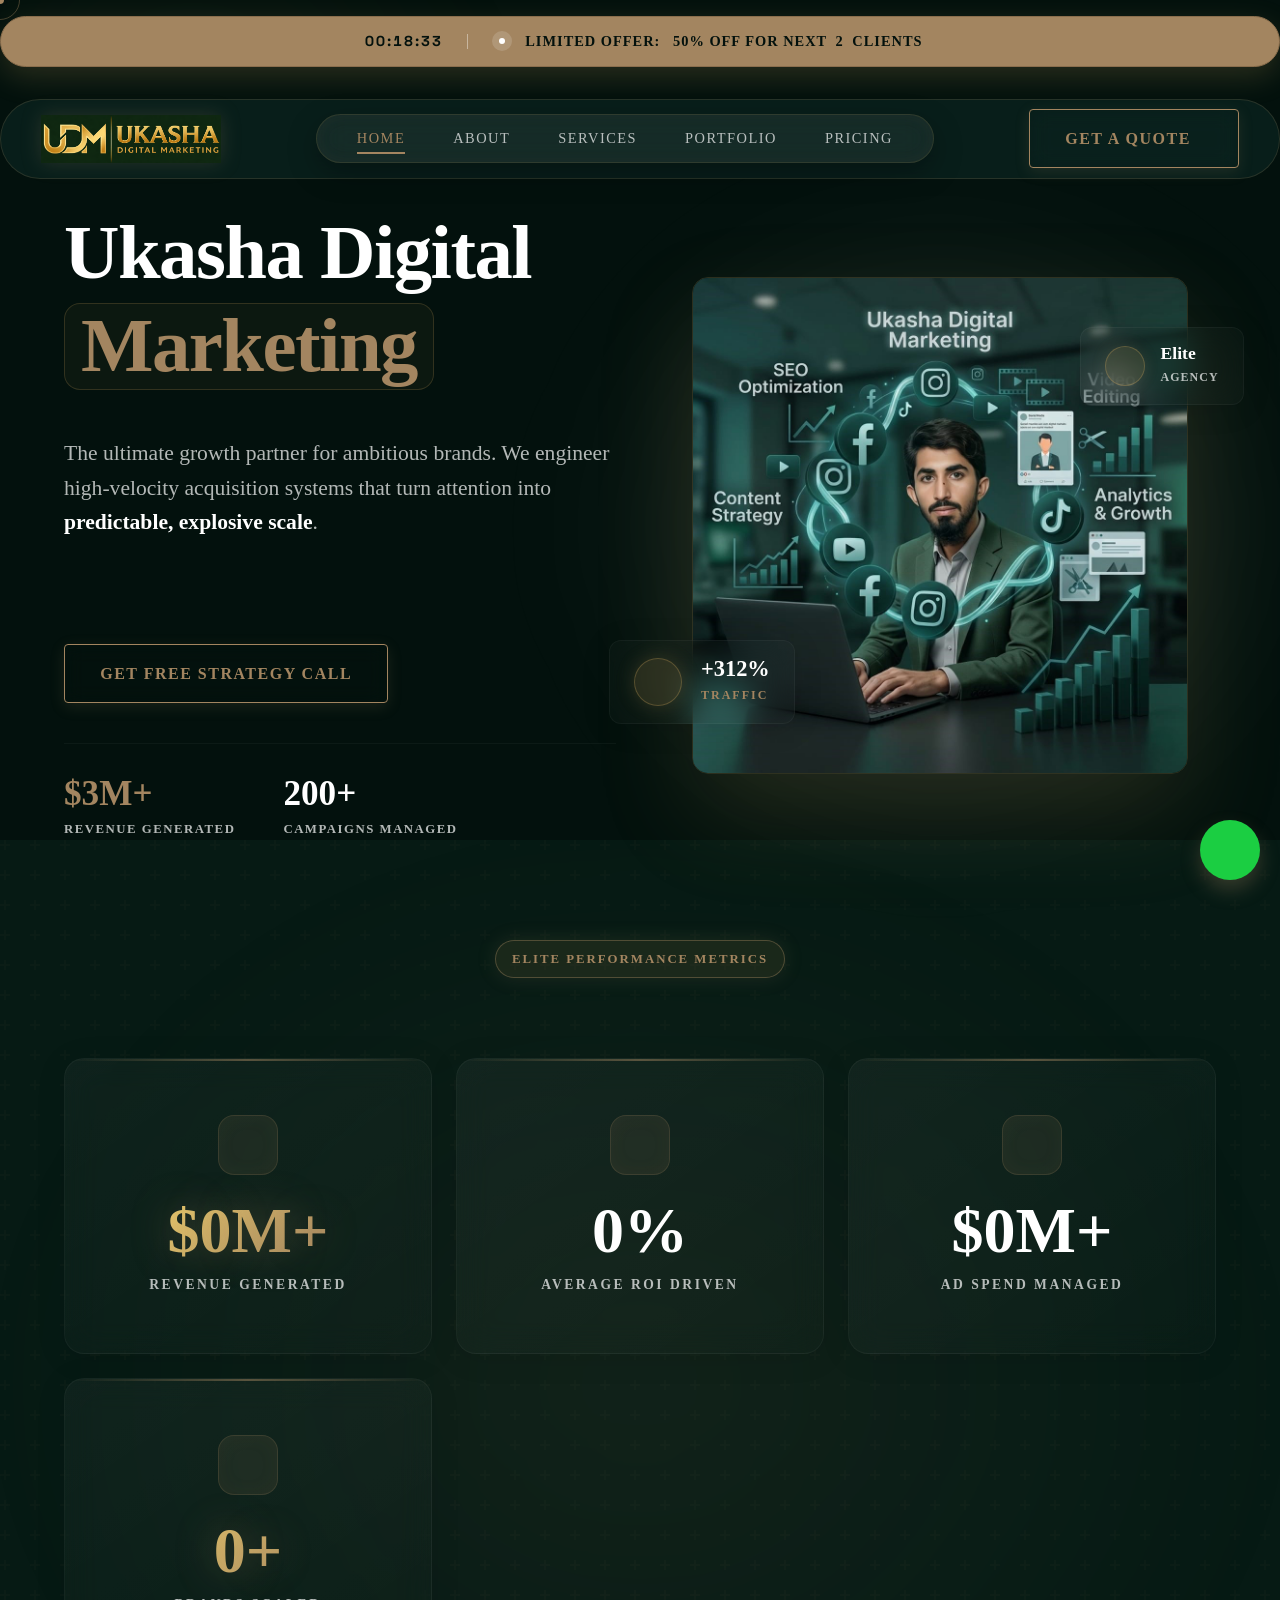
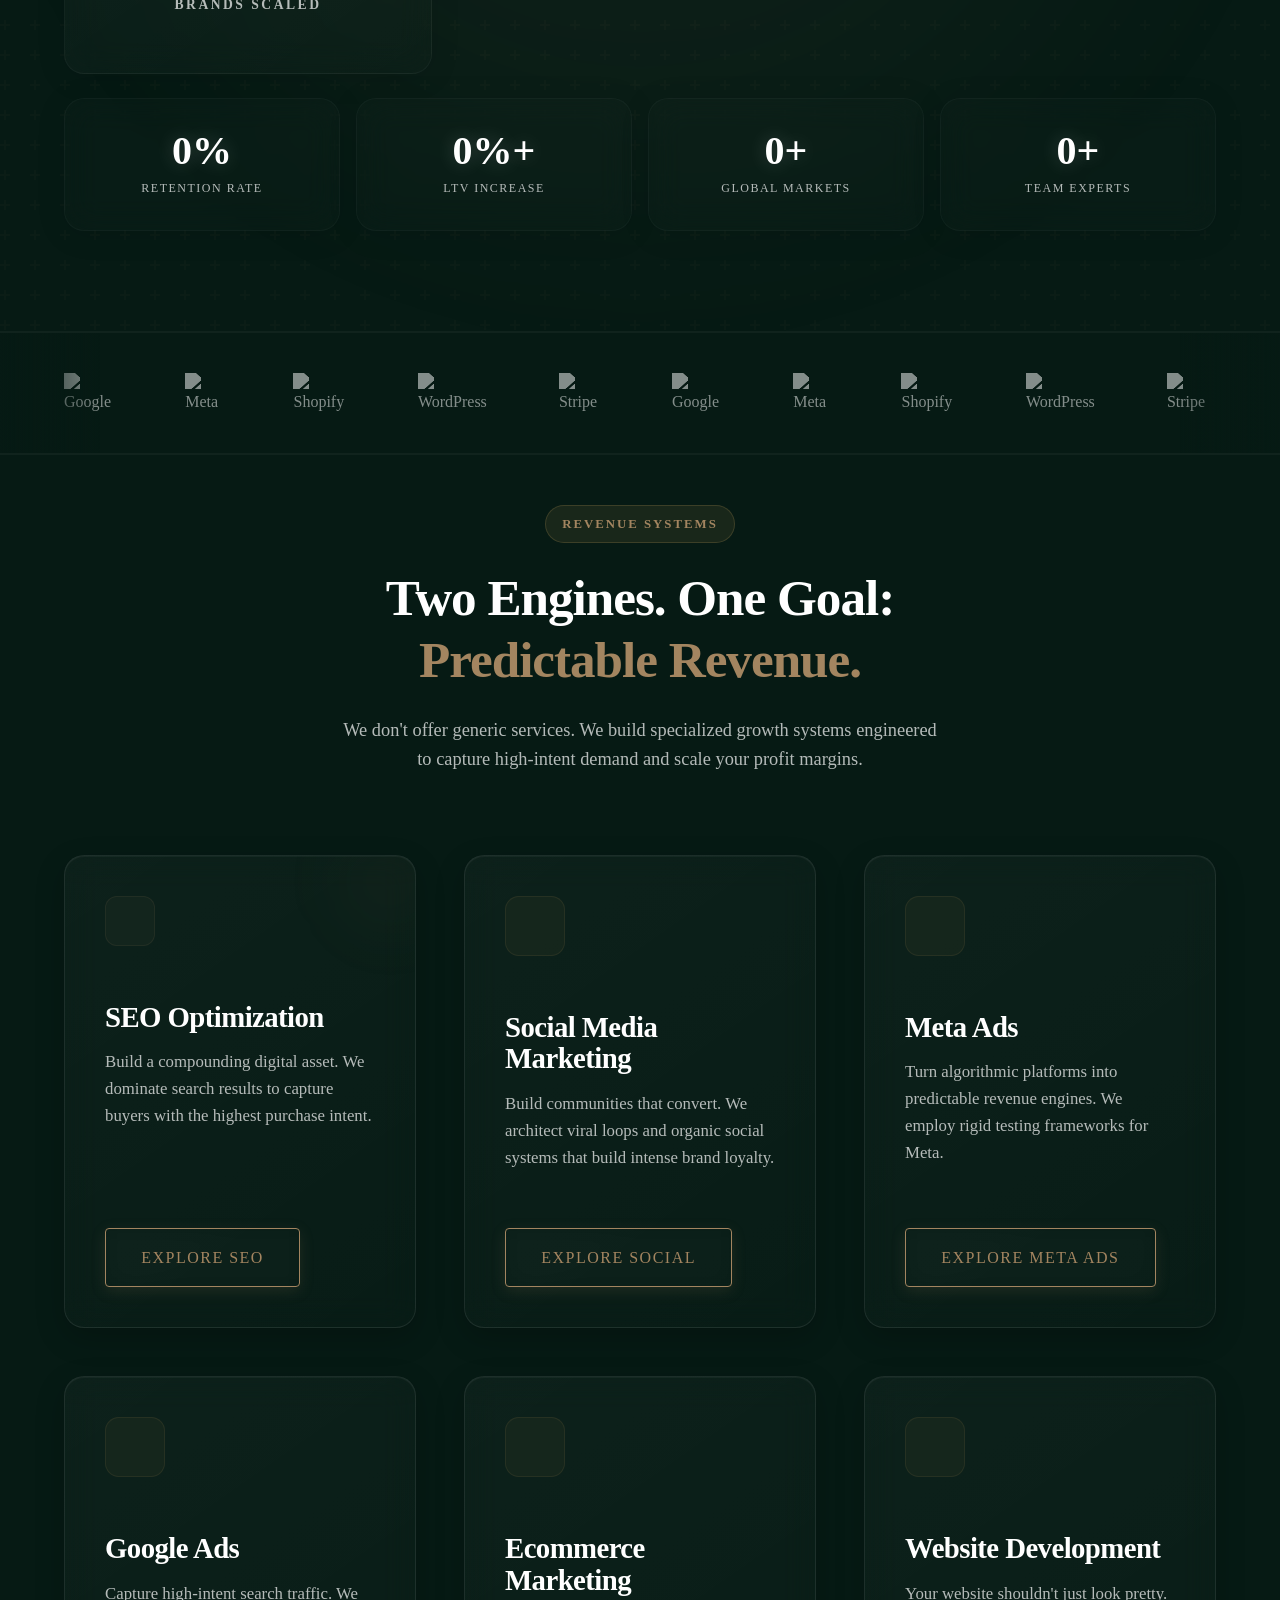
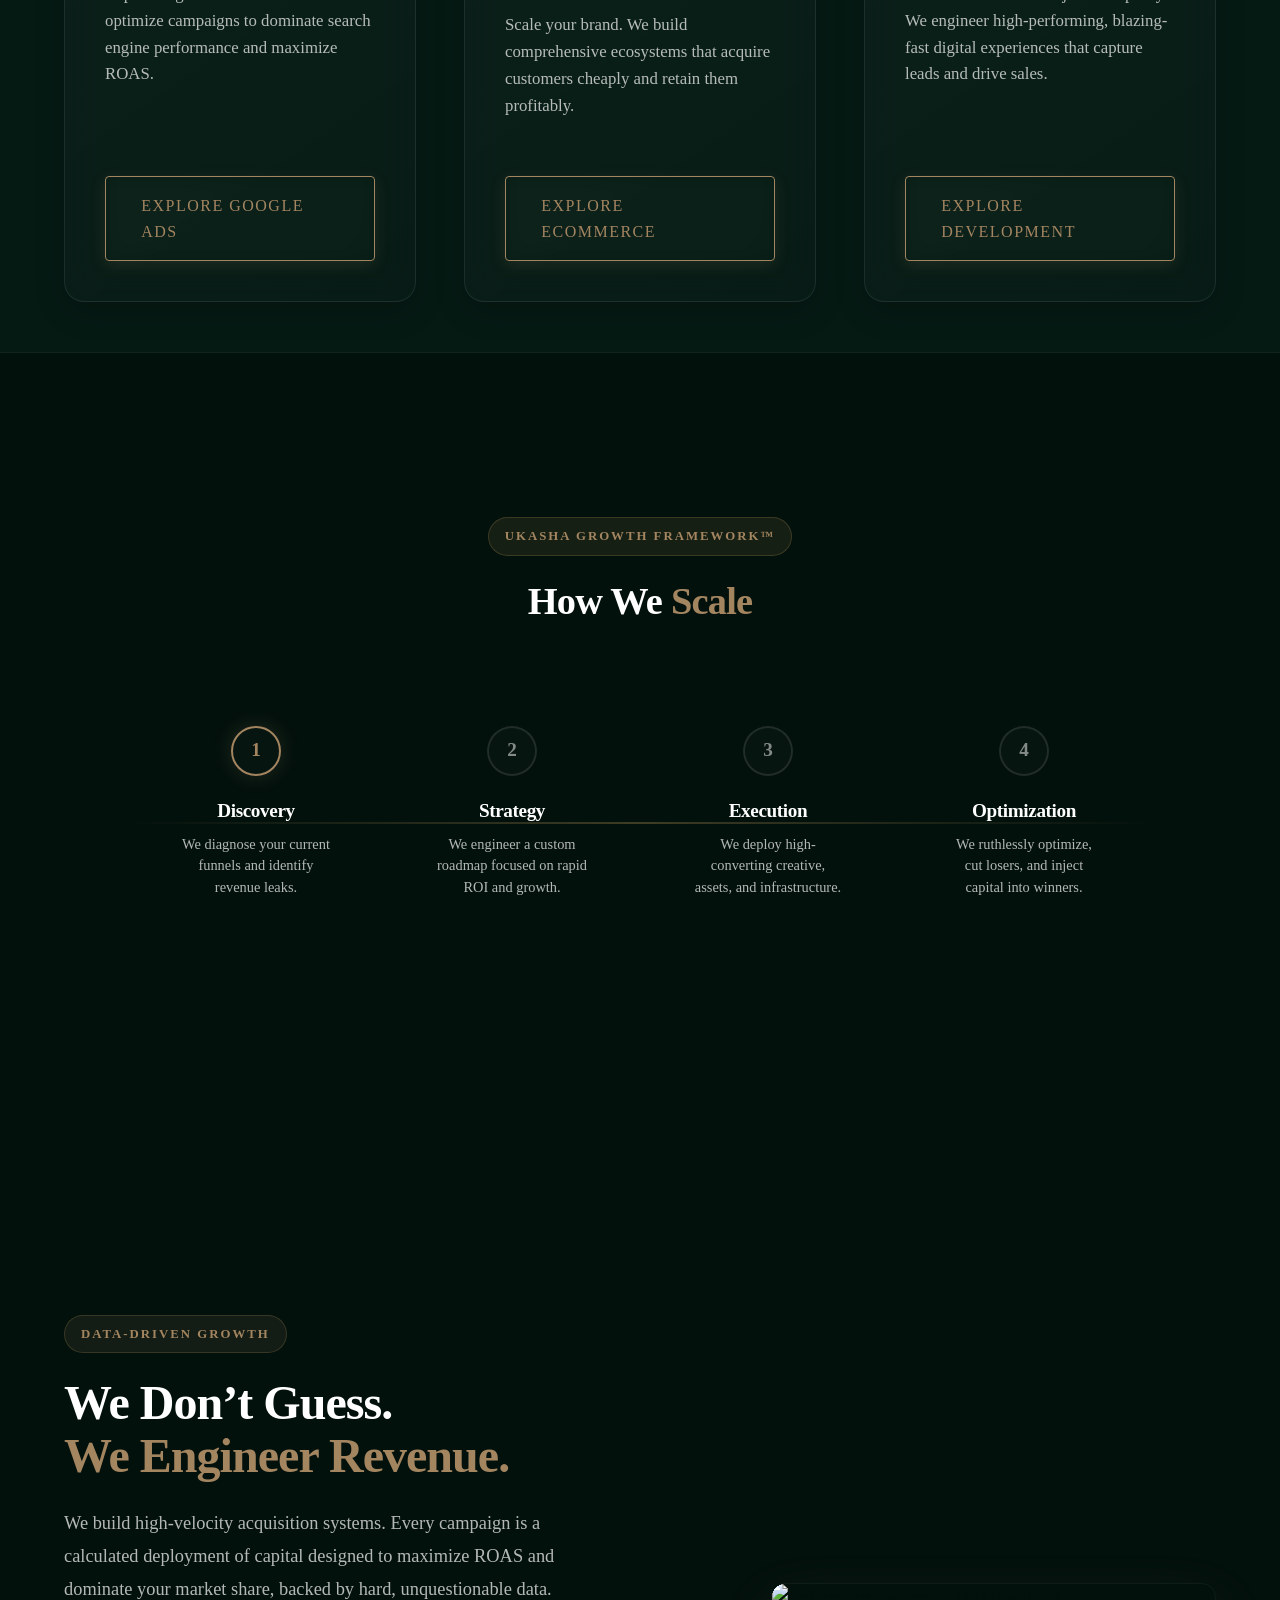
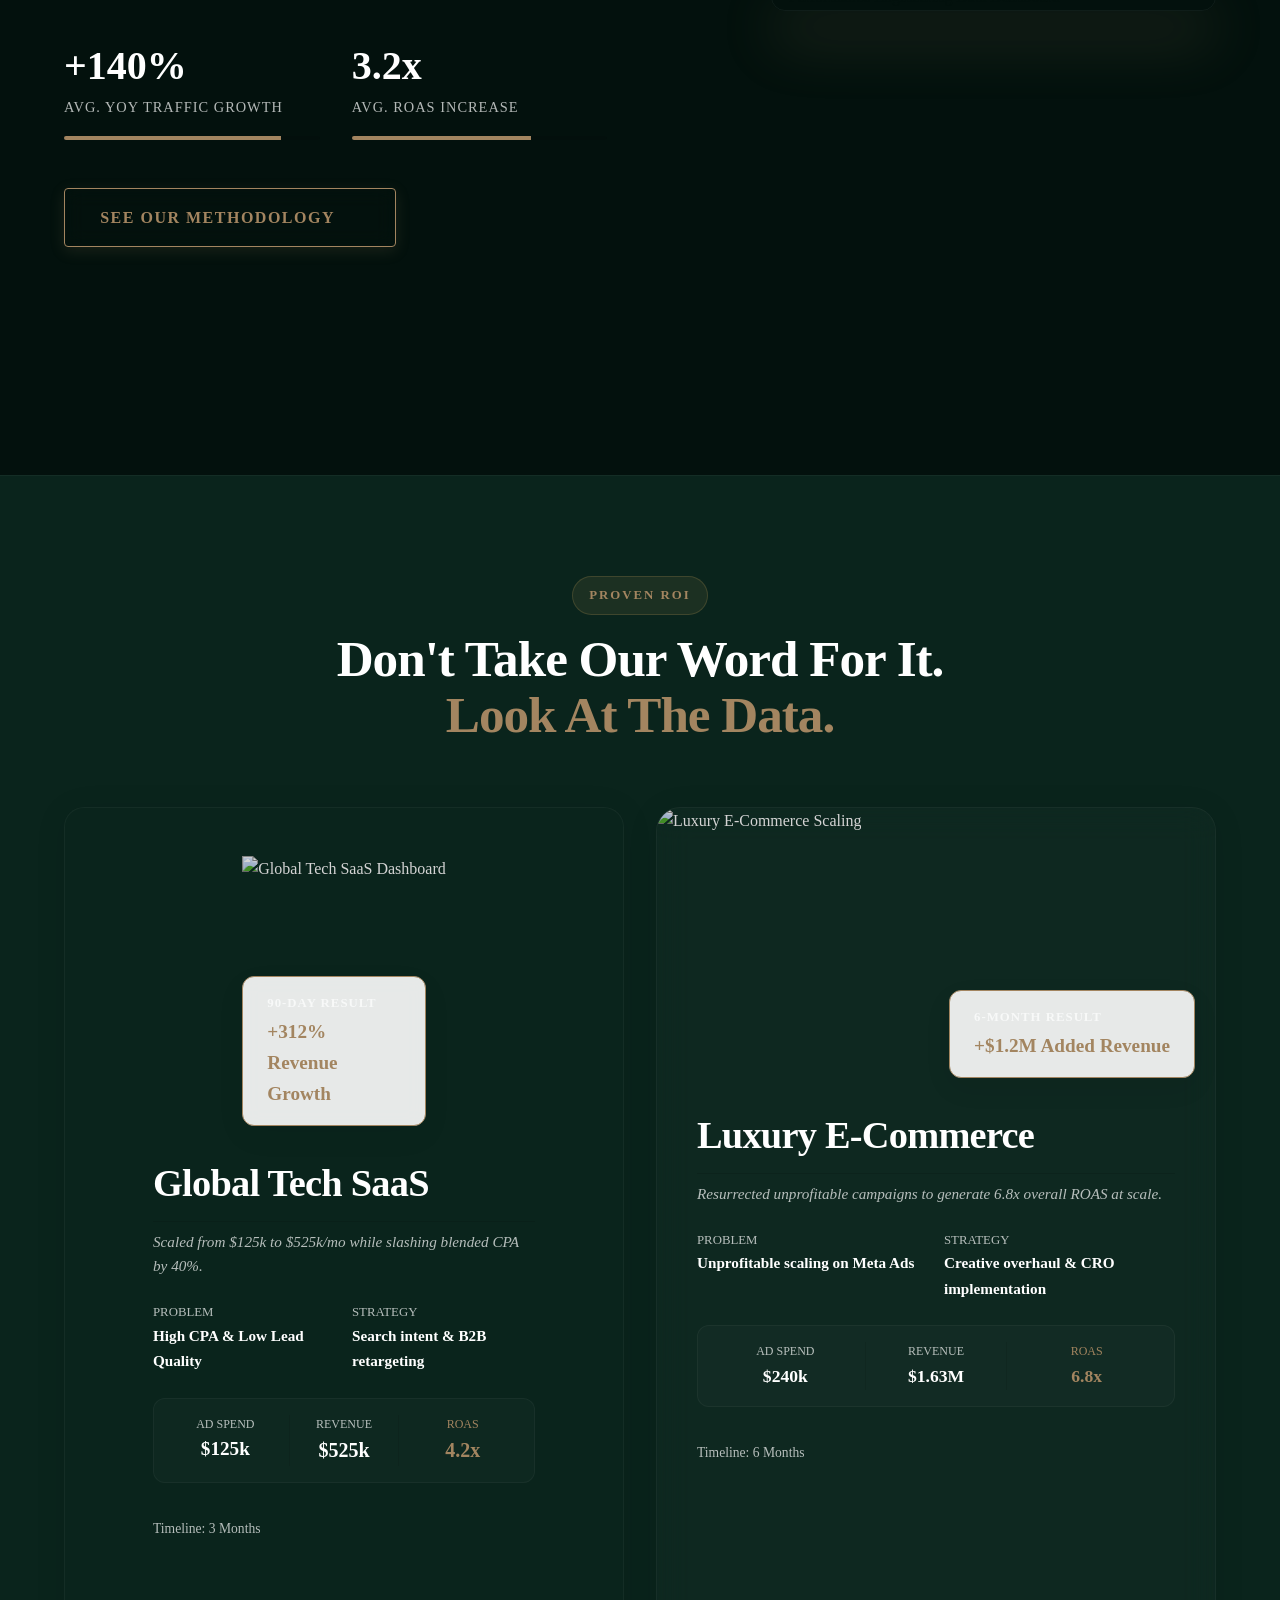
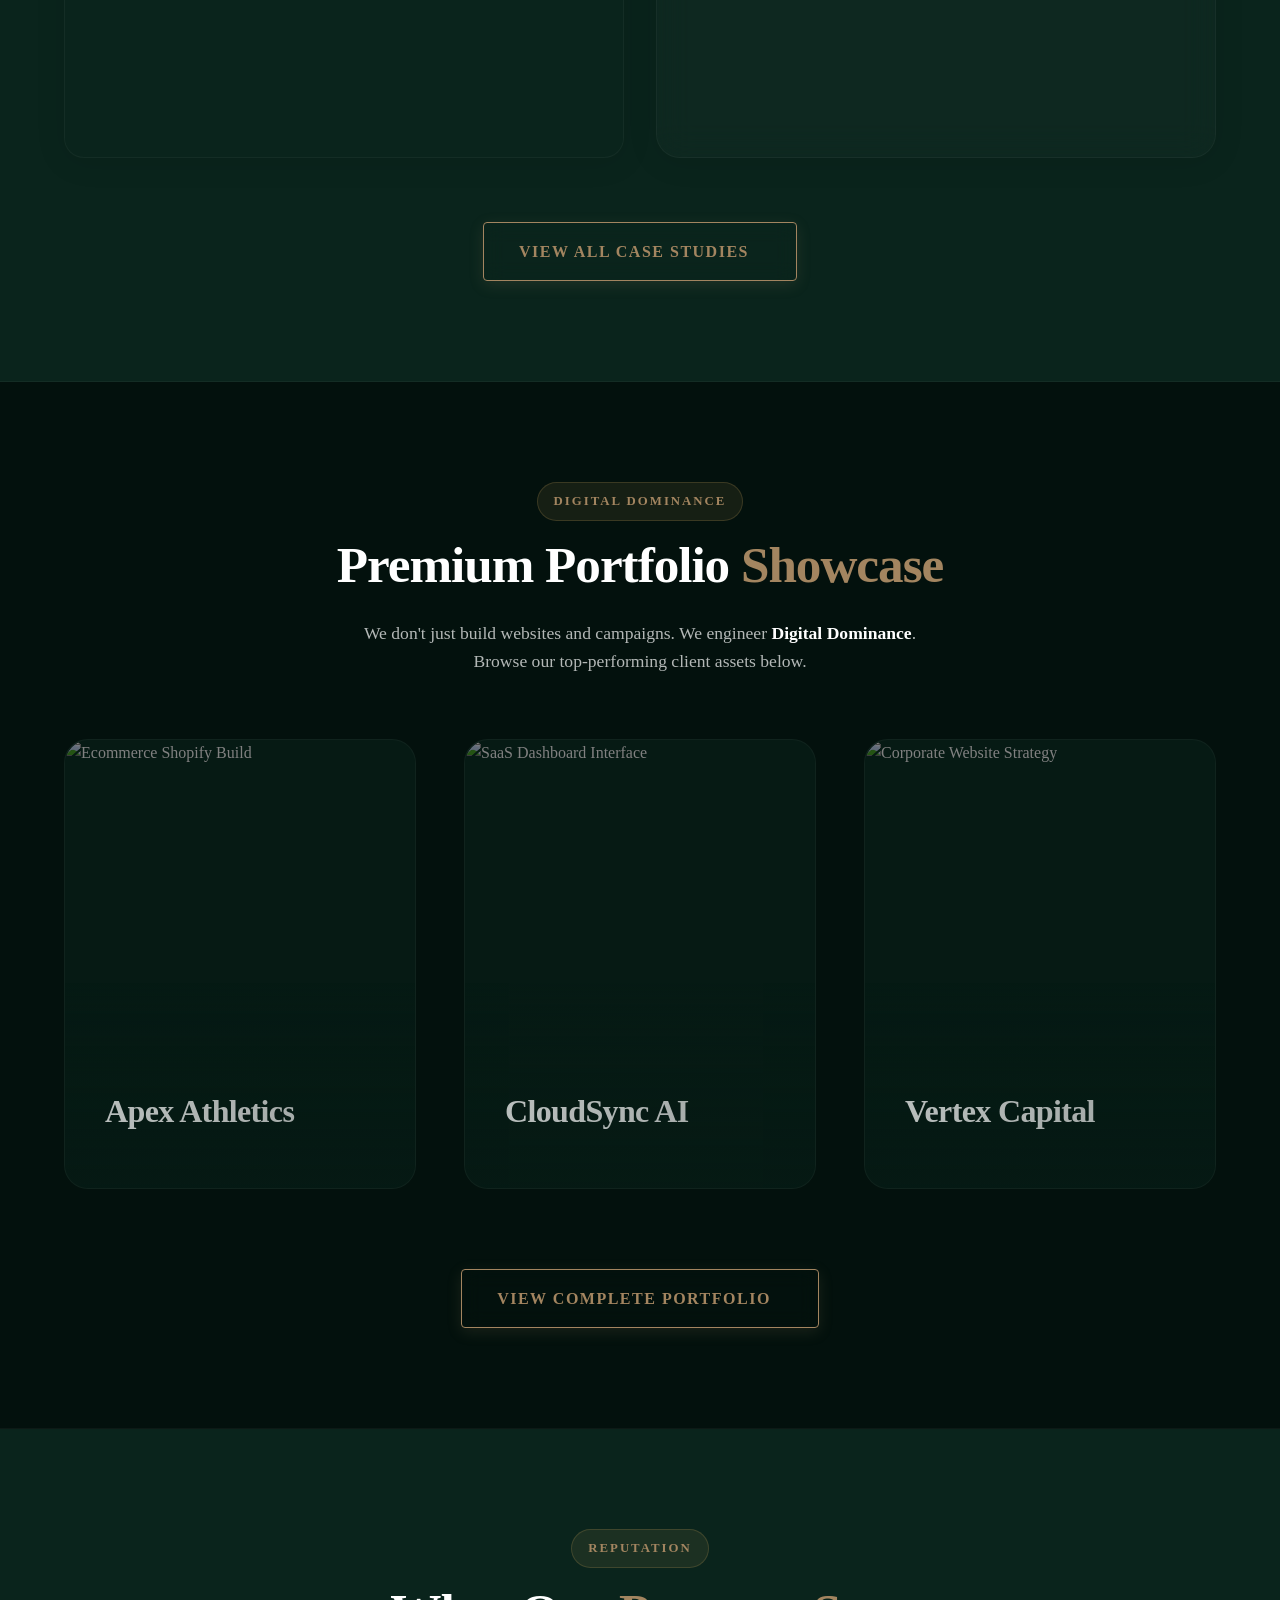
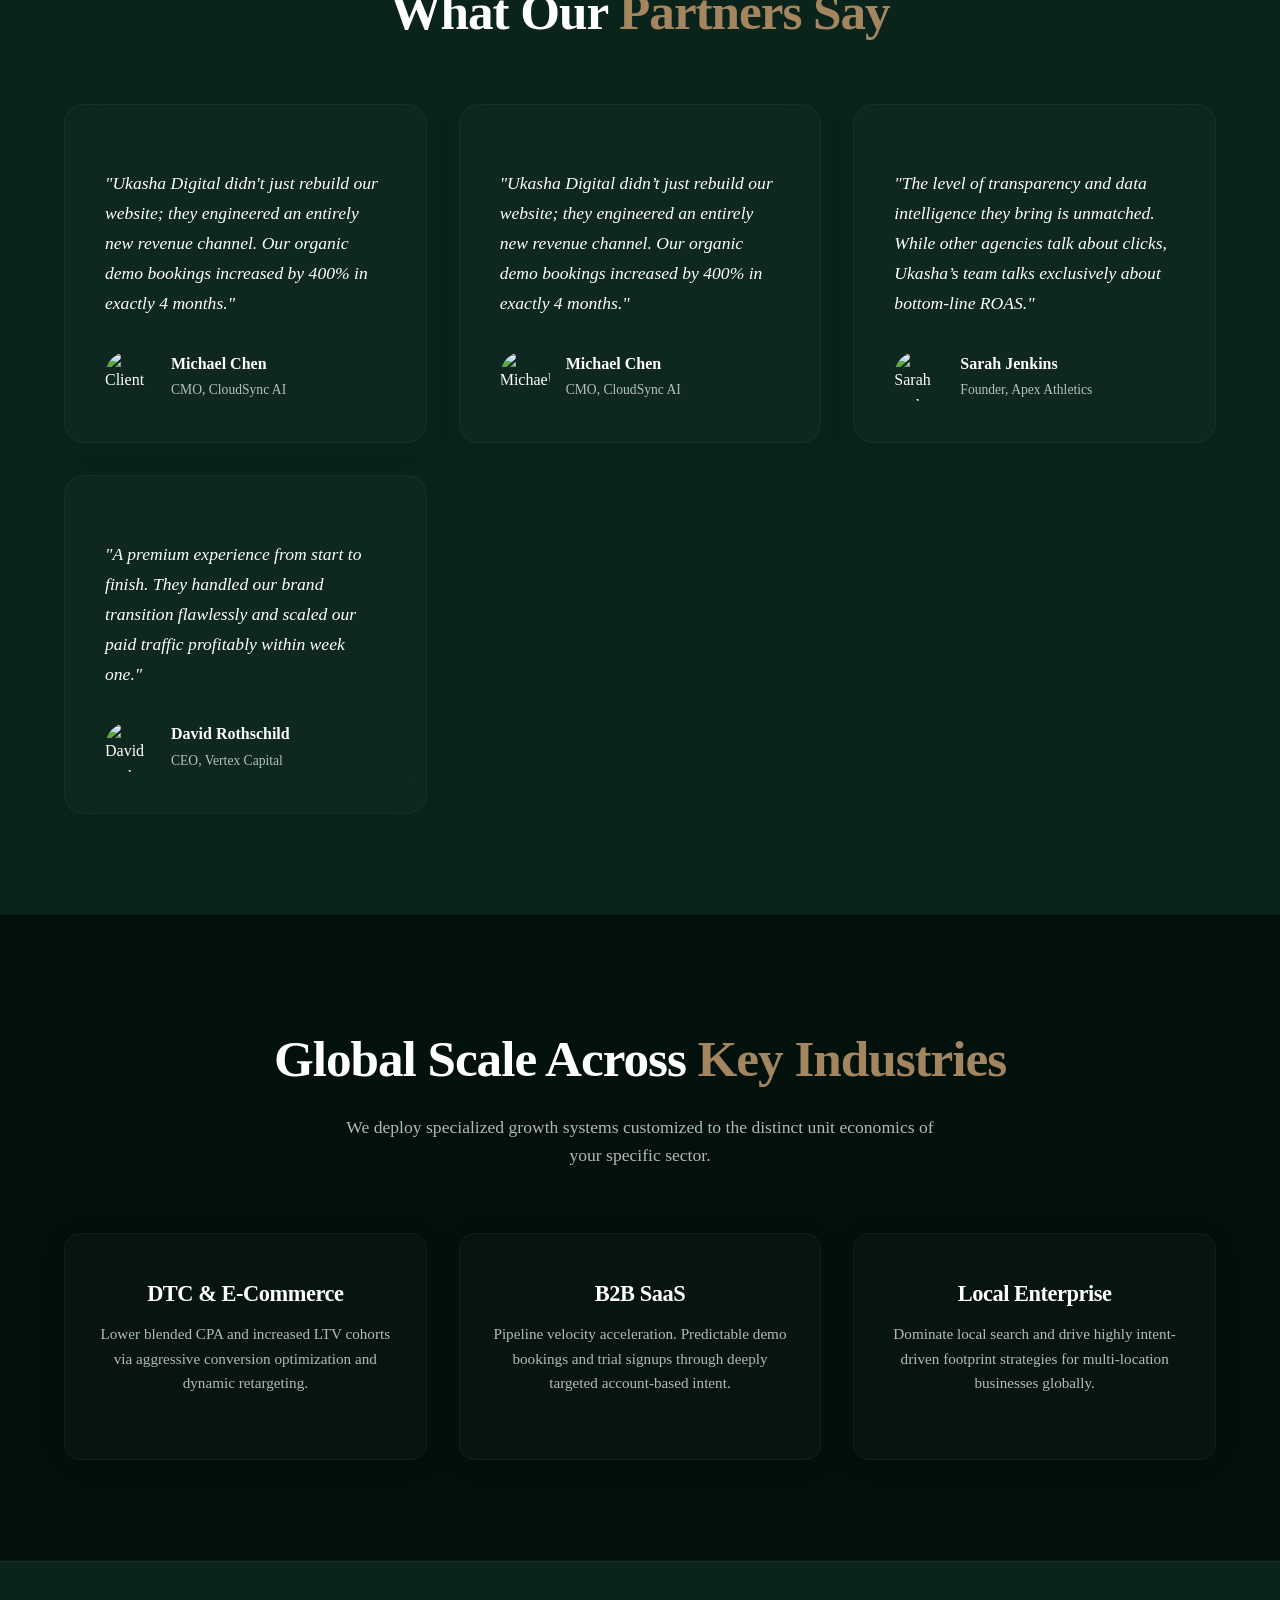
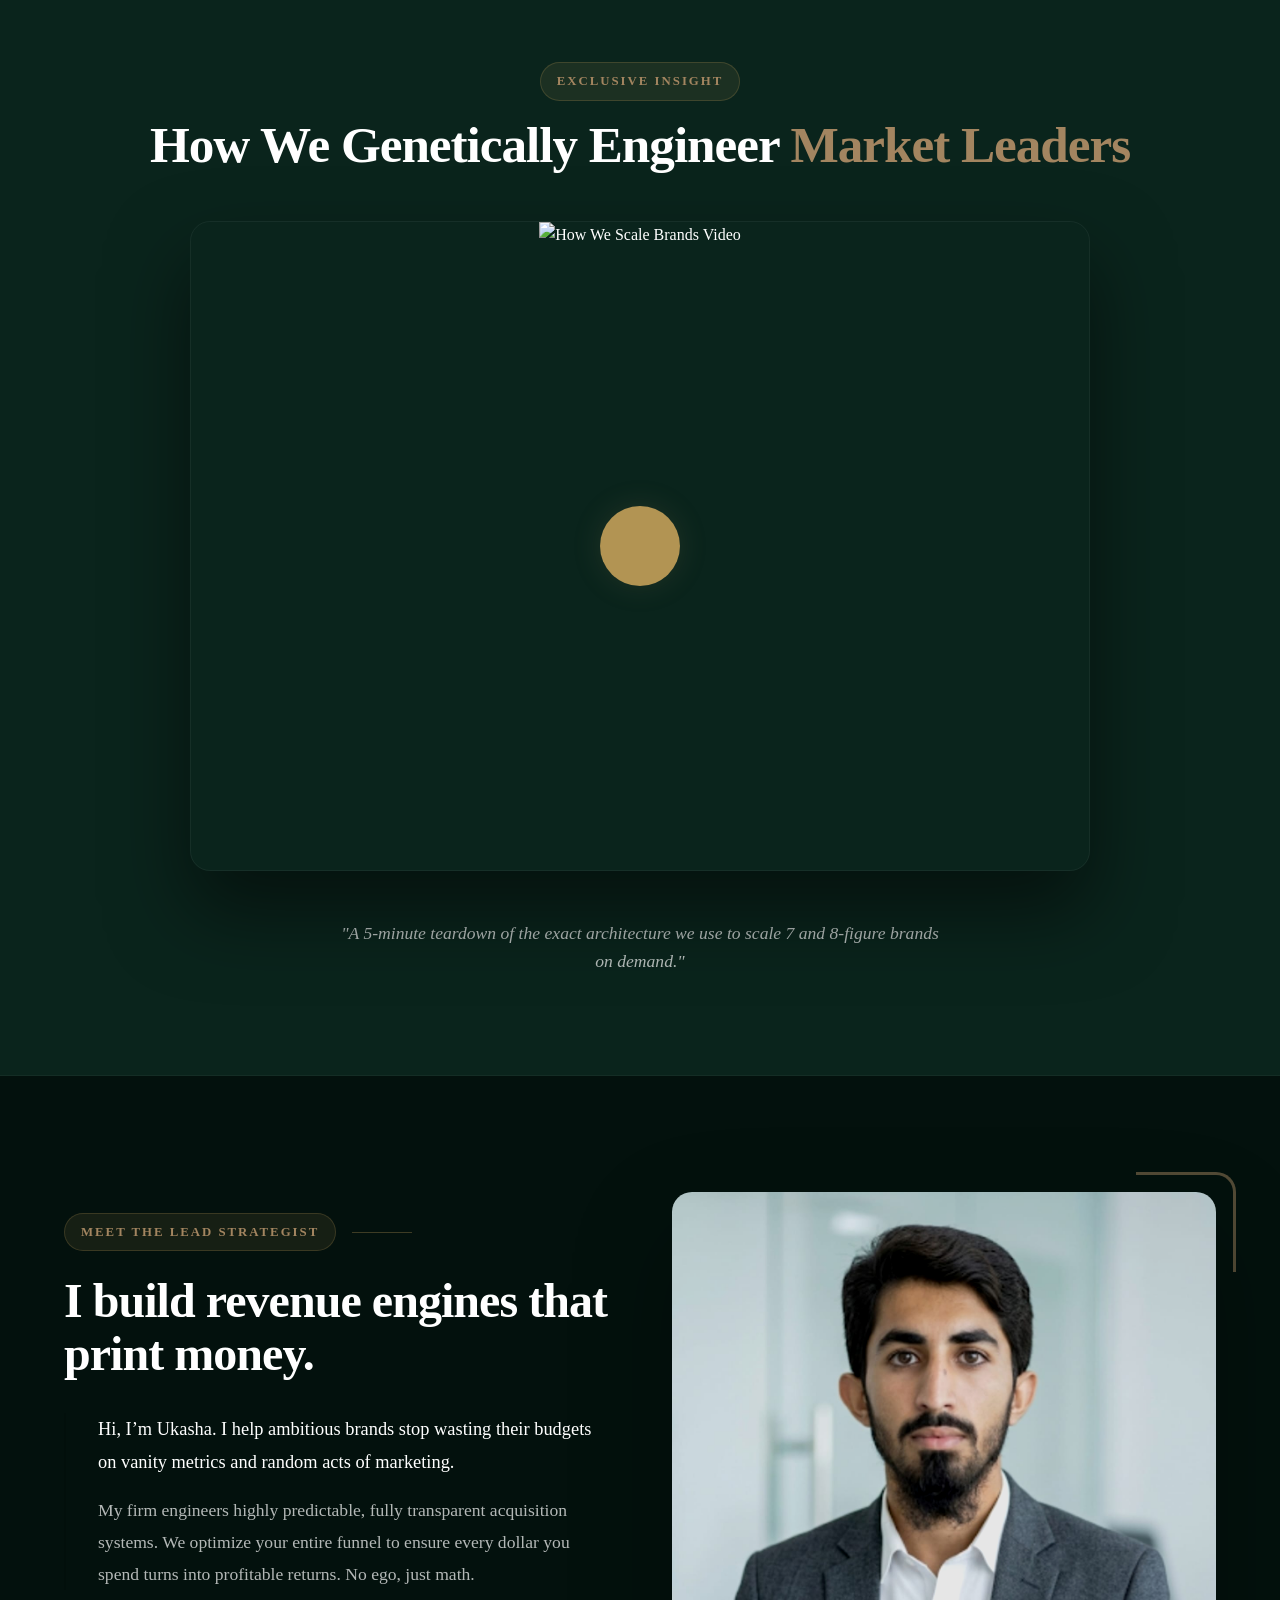
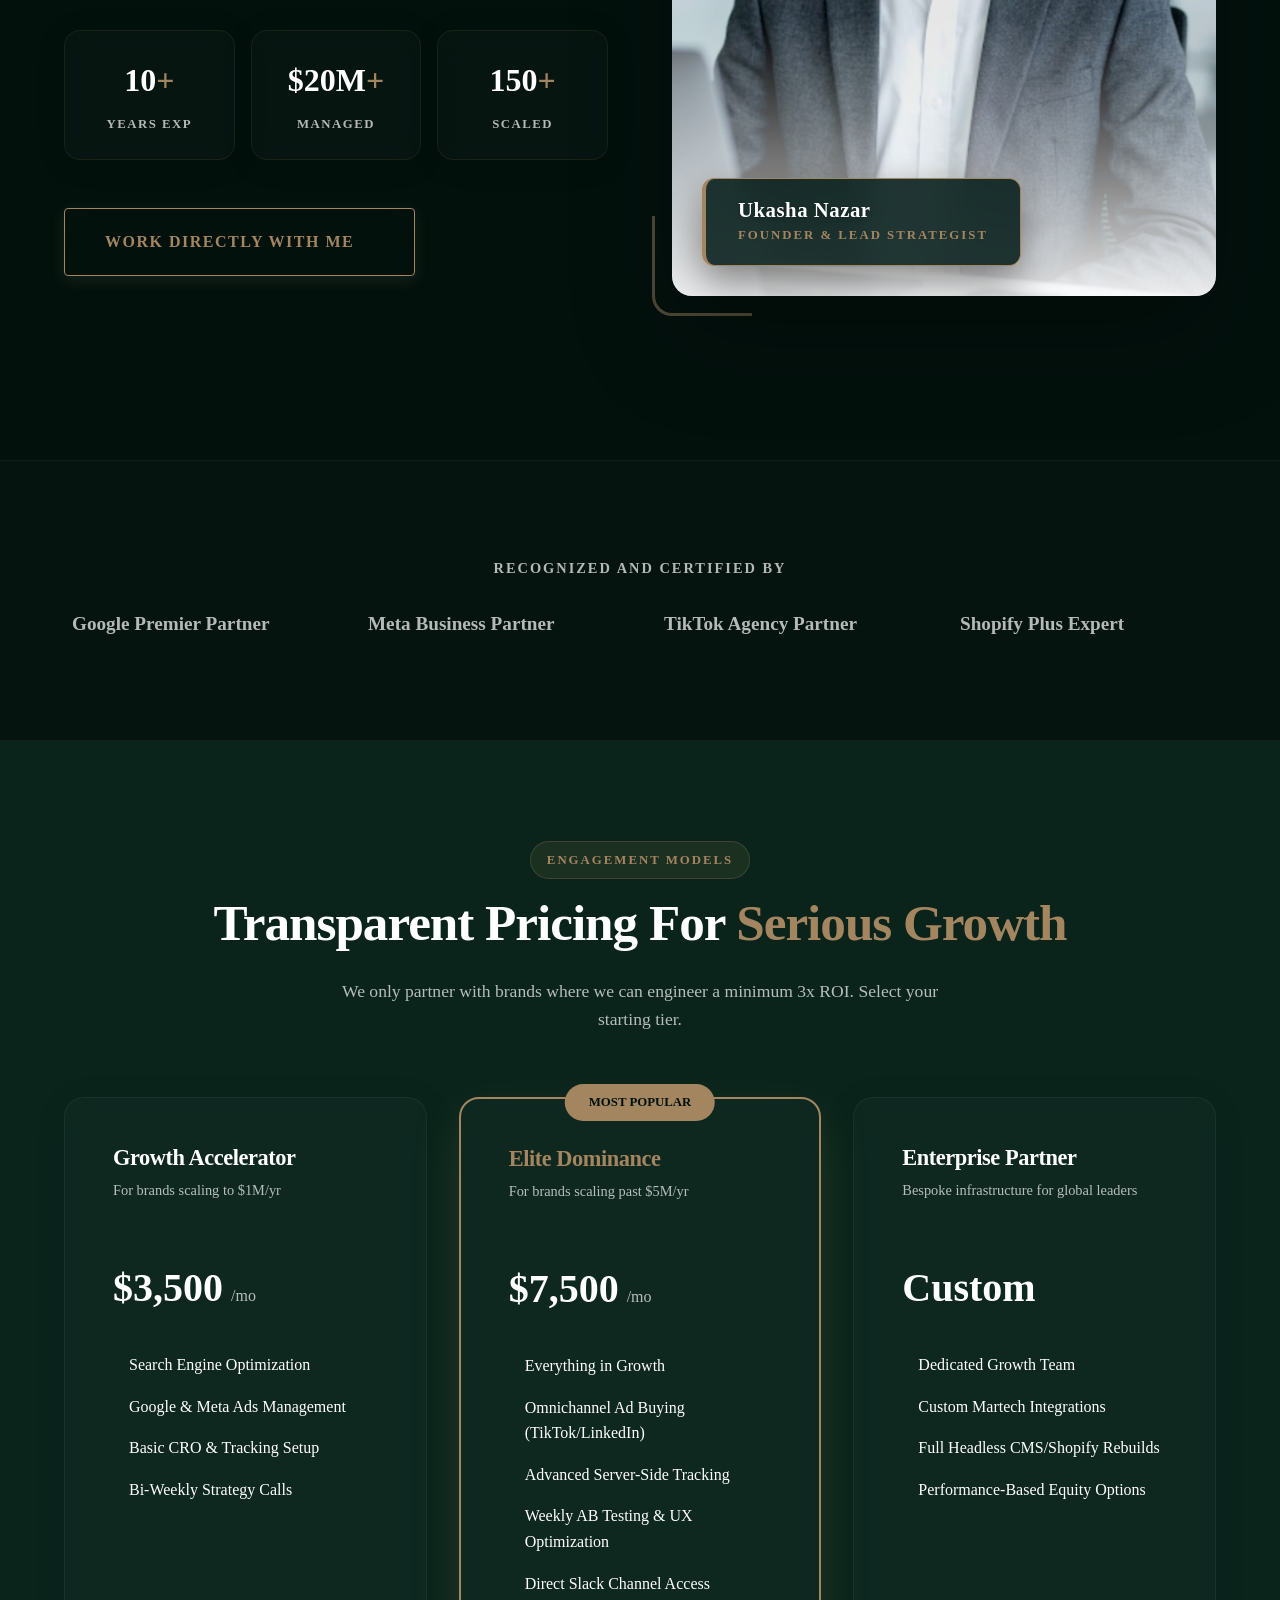
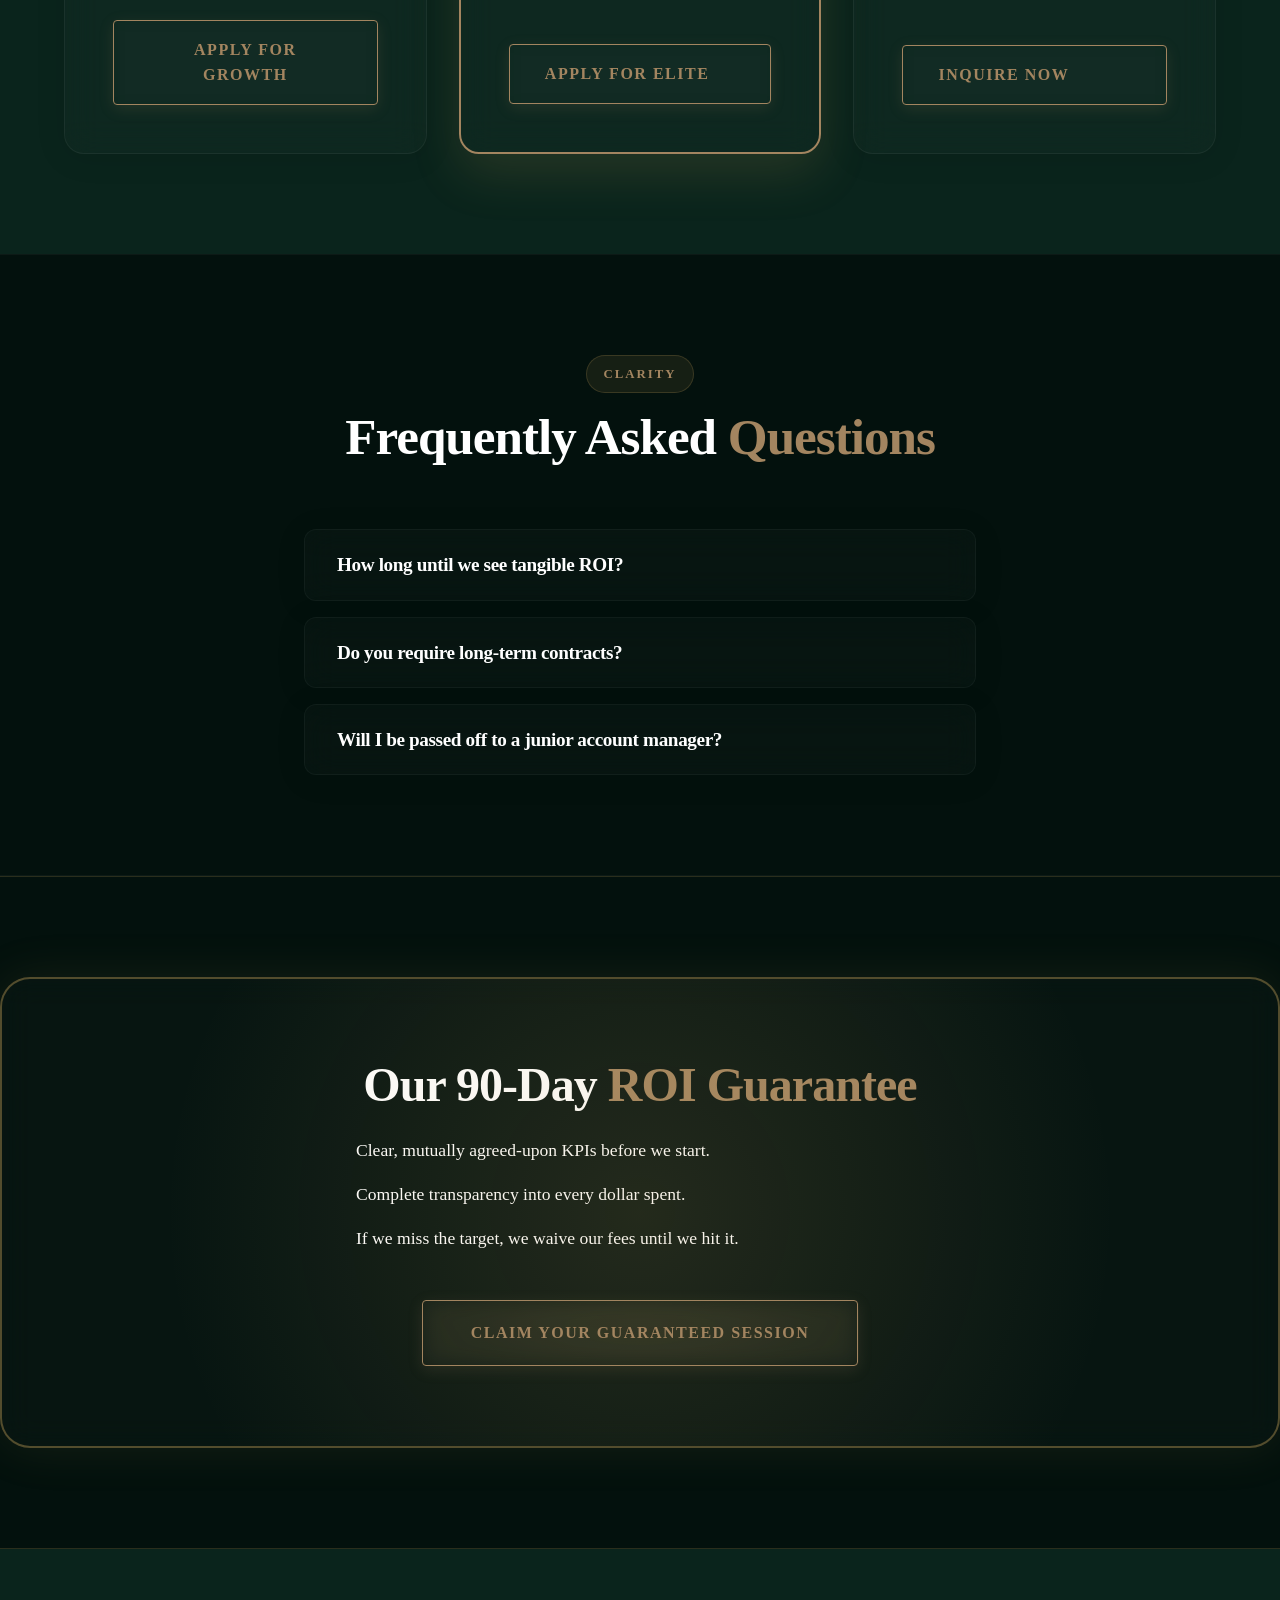
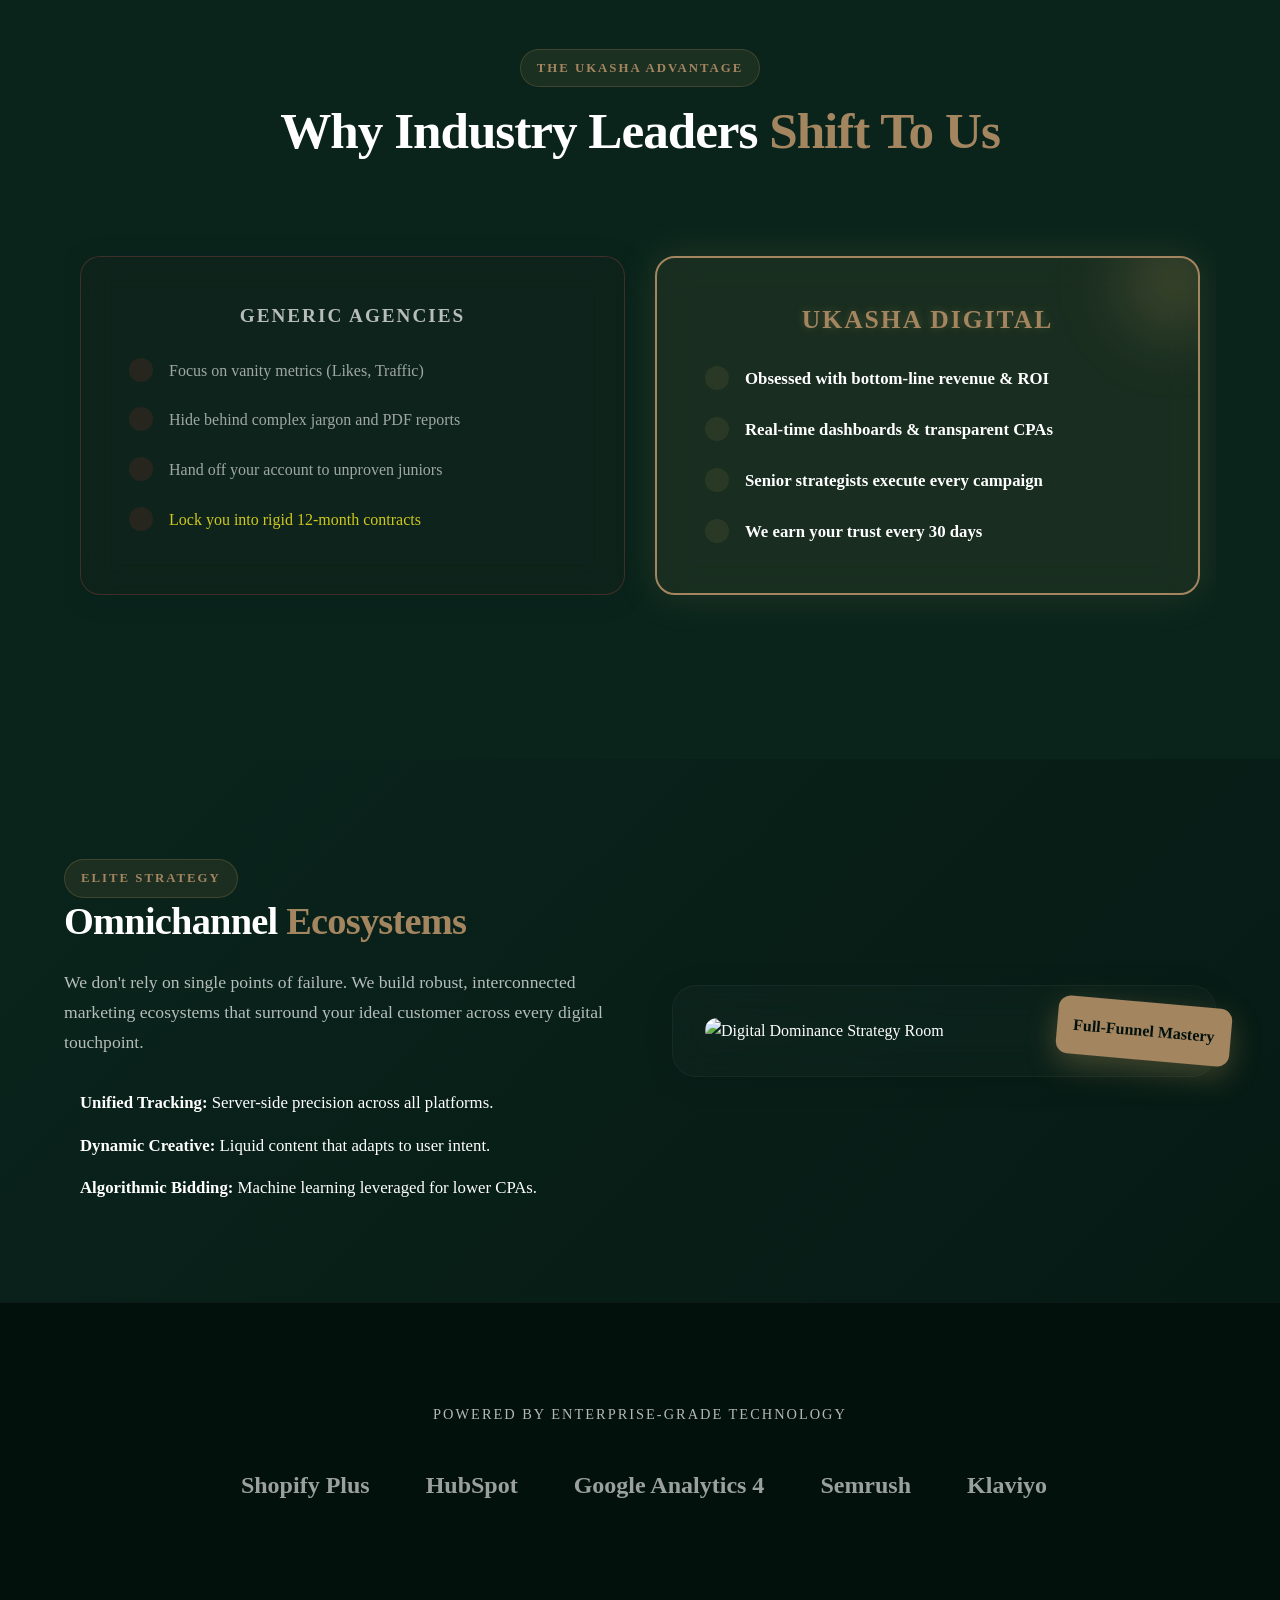
==== commit 84bb8165: "Add files via upload" ====
--- a/index.html
+++ b/index.html
@@ -135,13 +135,47 @@
                 turn attention into <strong style="color: var(--text-light); font-weight: 600;">predictable,
                     explosive scale</strong>.
             </p>
-            <div class="hero-actions animate-on-scroll">
+        </div>
+        
+        <div class="hero-image animate-on-scroll">
+            <div class="hero-image-inner">
+                <!-- Subtle Clean Glow behind image -->
+                <div class="hero-image-glow"></div>
+
+                <img src="./hero_new.jpg" alt="Ukasha Digital Marketing Hero Image">
+
+                <div class="floating-badge badge-1 glass-panel float-complex">
+                    <div style="display: flex; align-items: center; gap: 1.2rem;">
+                        <div class="badge-icon">
+                            <i class="ph-bold ph-trend-up"></i>
+                        </div>
+                        <div style="text-align: left;">
+                            <strong class="badge-value">+312%</strong>
+                            <span class="badge-label">Traffic</span>
+                        </div>
+                    </div>
+                </div>
+
+                <div class="floating-badge badge-2 glass-panel float-complex">
+                    <div style="display: flex; align-items: center; gap: 1rem;">
+                        <div class="badge-icon mini">
+                            <i class="ph-fill ph-check-circle"></i>
+                        </div>
+                        <div>
+                            <strong class="badge-title">Elite</strong>
+                            <span class="badge-subtitle">Agency</span>
+                        </div>
+                    </div>
+                </div>
+            </div>
+        </div>
+
+        <div class="hero-actions-container animate-on-scroll">
+            <div class="hero-actions">
                 <a href="contact.html" class="btn btn-primary glow-pulse">Get Free Strategy Call</a>
-                <a href="portfolio.html" class="btn btn-outline">View Portfolio</a>
-            </div>
-
-            <!-- Elite Trust Strip (Hero Inner) -->
-            <div class="animate-on-scroll hero-trust">
+            </div>
+
+            <div class="hero-trust">
                 <div>
                     <strong class="counter hero-stat-value" data-target="15">$3M+</strong>
                     <span class="hero-stat-label">Revenue Generated</span>
@@ -150,39 +184,6 @@
                     <strong class="counter hero-stat-value" data-target="100"
                         style="color: var(--text-light);">200+</strong>
                     <span class="hero-stat-label">Campaigns Managed</span>
-                </div>
-            </div>
-        </div>
-
-        <div class="hero-image animate-on-scroll">
-            <div class="hero-image-inner">
-                <!-- Subtle Clean Glow behind image -->
-                <div class="hero-image-glow"></div>
-
-                <img src="./emerald_gold_hero.png" alt="Ukasha Digital Agency Performance Dashboard">
-
-                <div class="floating-badge badge-1 glass-panel float-complex">
-                    <div style="display: flex; align-items: center; gap: 1.2rem;">
-                        <div class="badge-icon">
-                            <i class="ph-bold ph-trend-up"></i>
-                        </div>
-                        <div style="text-align: left;">
-                            <strong class="badge-value">+312%</strong>
-                            <span class="badge-label">Traffic</span>
-                        </div>
-                    </div>
-                </div>
-
-                <div class="floating-badge badge-2 glass-panel float-complex">
-                    <div style="display: flex; align-items: center; gap: 1rem;">
-                        <div class="badge-icon mini">
-                            <i class="ph-fill ph-check-circle"></i>
-                        </div>
-                        <div>
-                            <strong class="badge-title">Elite</strong>
-                            <span class="badge-subtitle">Agency</span>
-                        </div>
-                    </div>
                 </div>
             </div>
         </div>
@@ -1947,6 +1948,18 @@
                     },
                 },
             });
+
+            // Mobile Sticky CTA Visibility on Scroll
+            const stickyCta = document.querySelector('.mobile-sticky-cta');
+            if (stickyCta) {
+                window.addEventListener('scroll', () => {
+                    if (window.scrollY > 500) {
+                        stickyCta.classList.add('visible');
+                    } else {
+                        stickyCta.classList.remove('visible');
+                    }
+                });
+            }
         });
     </script>
     <script src="./js/main.js"></script>
--- a/css/style.css
+++ b/css/style.css
@@ -321,7 +321,10 @@
 }
 
 .hero-image-inner img {
-  width: 100%;
+  width: 90%;
+  max-width: 650px;
+  margin: 0 auto;
+  display: block;
   height: auto;
   border-radius: 16px;
   object-fit: cover;
@@ -1113,7 +1116,11 @@
 /* Removed .hero-glow-2 */
 
 .hero-grid {
+  display: grid;
   grid-template-columns: 1fr 1fr;
+  grid-template-areas: 
+    "header image"
+    "footer image";
   align-items: center;
   min-height: calc(80vh - 12rem);
   position: relative;
@@ -1122,13 +1129,24 @@
   margin-top: 1rem;
 }
 
+.hero-content {
+  grid-area: header;
+}
+
+.hero-image {
+  grid-area: image;
+}
+
+.hero-actions-container {
+  grid-area: footer;
+}
+
 
 
 .hero-actions {
   display: flex;
   gap: 1.5rem;
   align-items: center;
-  margin-top: 2.5rem;
   flex-wrap: nowrap;
   /* Forces desktop buttons to always stay perfectly aligned on one line */
 }
@@ -1165,8 +1183,8 @@
   color: var(--primary);
 }
 
-.hero-stats {
-  margin-top: 4rem;
+.hero-trust {
+  margin-top: 2.5rem;
   display: flex;
   gap: 3rem;
   border-top: 1px solid var(--border-subtle);
@@ -2162,6 +2180,13 @@
     gap: 3rem;
   }
 
+  .hero-grid {
+    grid-template-areas: 
+      "header"
+      "image"
+      "footer";
+  }
+
   /* Stacking the Hero */
   .hero-content {
     display: flex;
@@ -2190,8 +2215,6 @@
 
   .hero-image {
     justify-content: center;
-    order: -1;
-    /* Image first on mobile/tablet */
   }
 
   .hero-image-inner {
@@ -2786,23 +2809,28 @@
   bottom: 0;
   left: 0;
   width: 100%;
-  background: rgba(11, 34, 30, 0.95);
-  /* Deep thematic dark */
-  backdrop-filter: blur(20px);
-  -webkit-backdrop-filter: blur(20px);
+  background: rgba(6, 26, 20, 0.9); /* Slightly darker thematic green */
+  backdrop-filter: blur(25px);
+  -webkit-backdrop-filter: blur(25px);
   padding: 12px 20px;
-  z-index: 999;
+  z-index: 9999;
   border-top: 1px solid var(--border-primary);
-  box-shadow: 0 -10px 30px rgba(0, 0, 0, 0.5);
+  box-shadow: 0 -10px 40px rgba(0, 0, 0, 0.6);
+  transform: translateY(101%);
+  transition: transform 0.6s cubic-bezier(0.22, 1, 0.36, 1);
+}
+
+.mobile-sticky-cta.visible {
+  transform: translateY(0);
 }
 
 .mobile-sticky-cta .btn {
   width: 100%;
   justify-content: center;
   padding: 0.8rem 1.5rem;
-  /* Reduced height */
-  font-size: 0.9rem;
-  /* Slightly smaller text */
+  font-size: 0.95rem;
+  font-weight: 700;
+  letter-spacing: 1px;
 }
 
 @media (max-width: 768px) {
@@ -3090,9 +3118,25 @@
 
   /* Fix hero image overlapping on mobile */
   .hero-grid {
-    grid-template-columns: 1fr;
+    display: flex !important;
+    flex-direction: column !important;
     text-align: center;
     gap: 3rem;
+  }
+
+  .hero-content {
+    grid-area: auto !important;
+    order: 1 !important;
+  }
+
+  .hero-image {
+    grid-area: auto !important;
+    order: 2 !important;
+  }
+
+  .hero-actions-container {
+    grid-area: auto !important;
+    order: 3 !important;
   }
 
   .hero-actions {
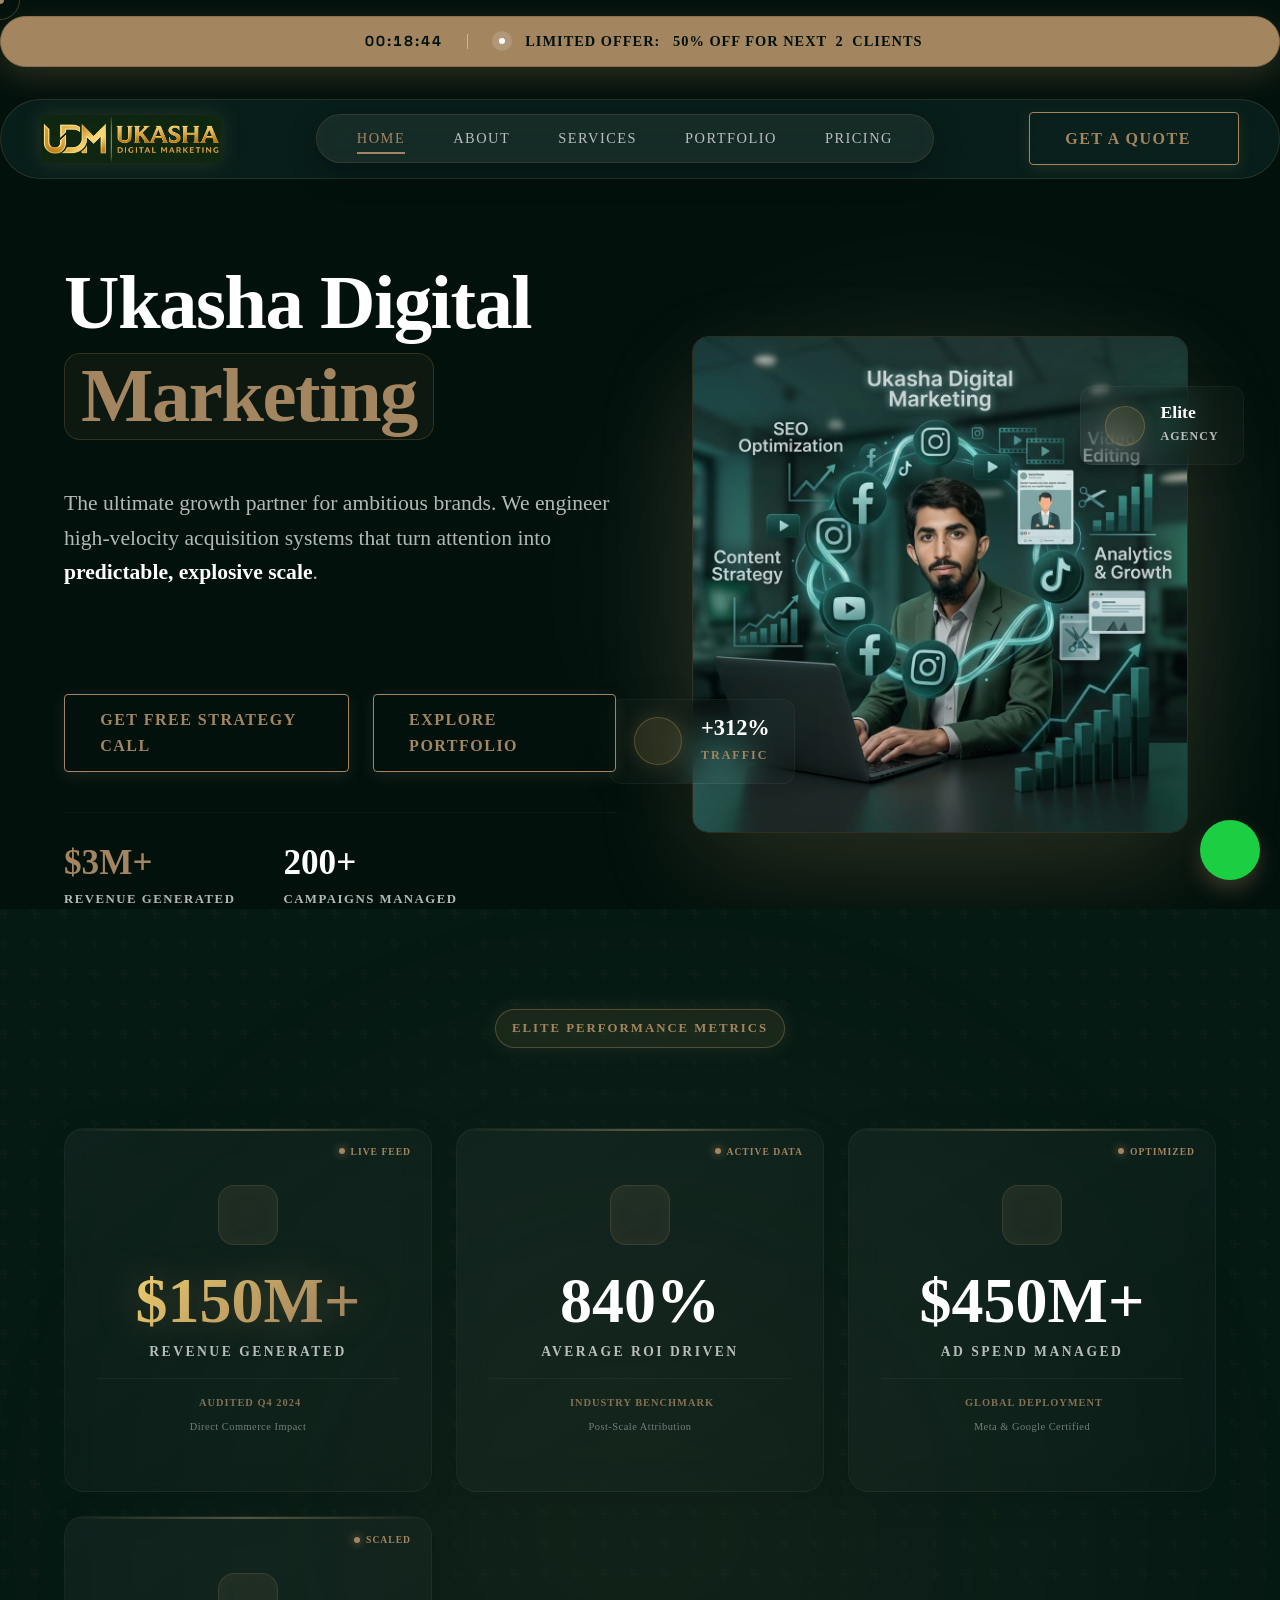
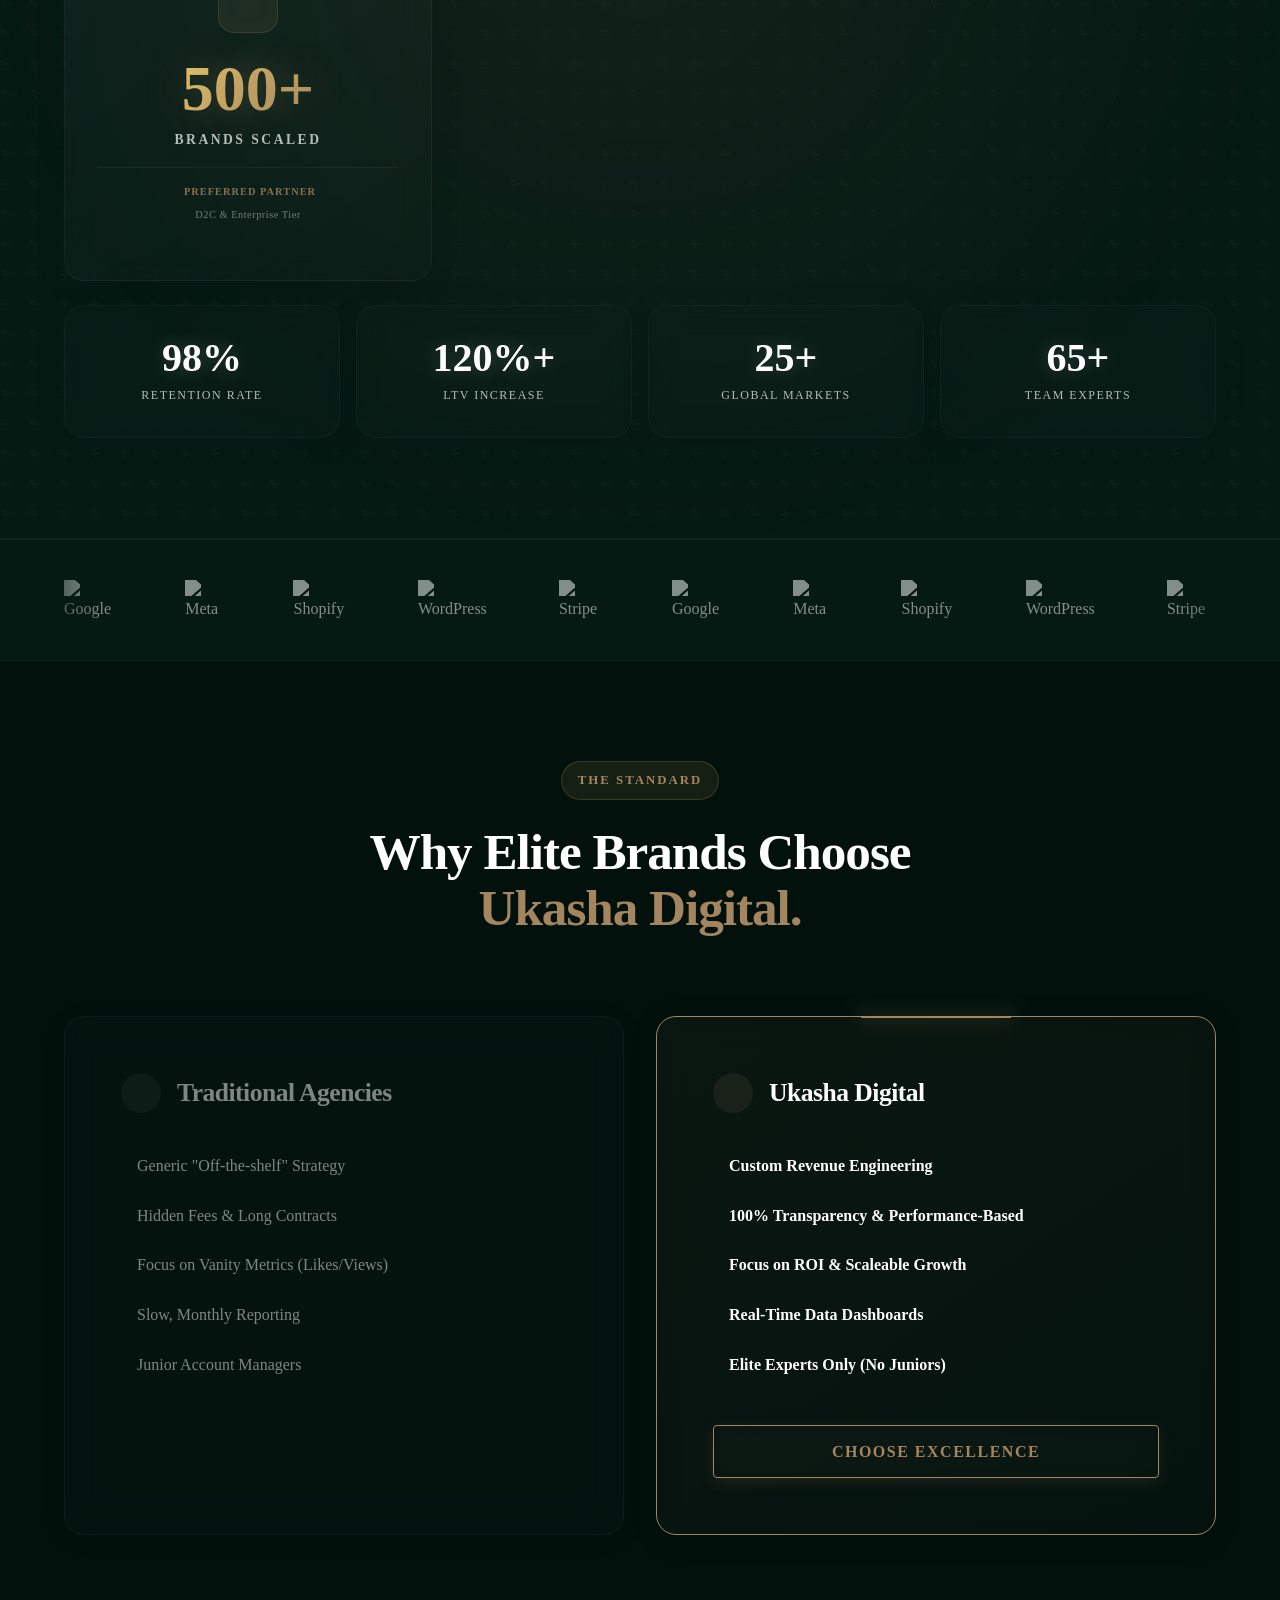
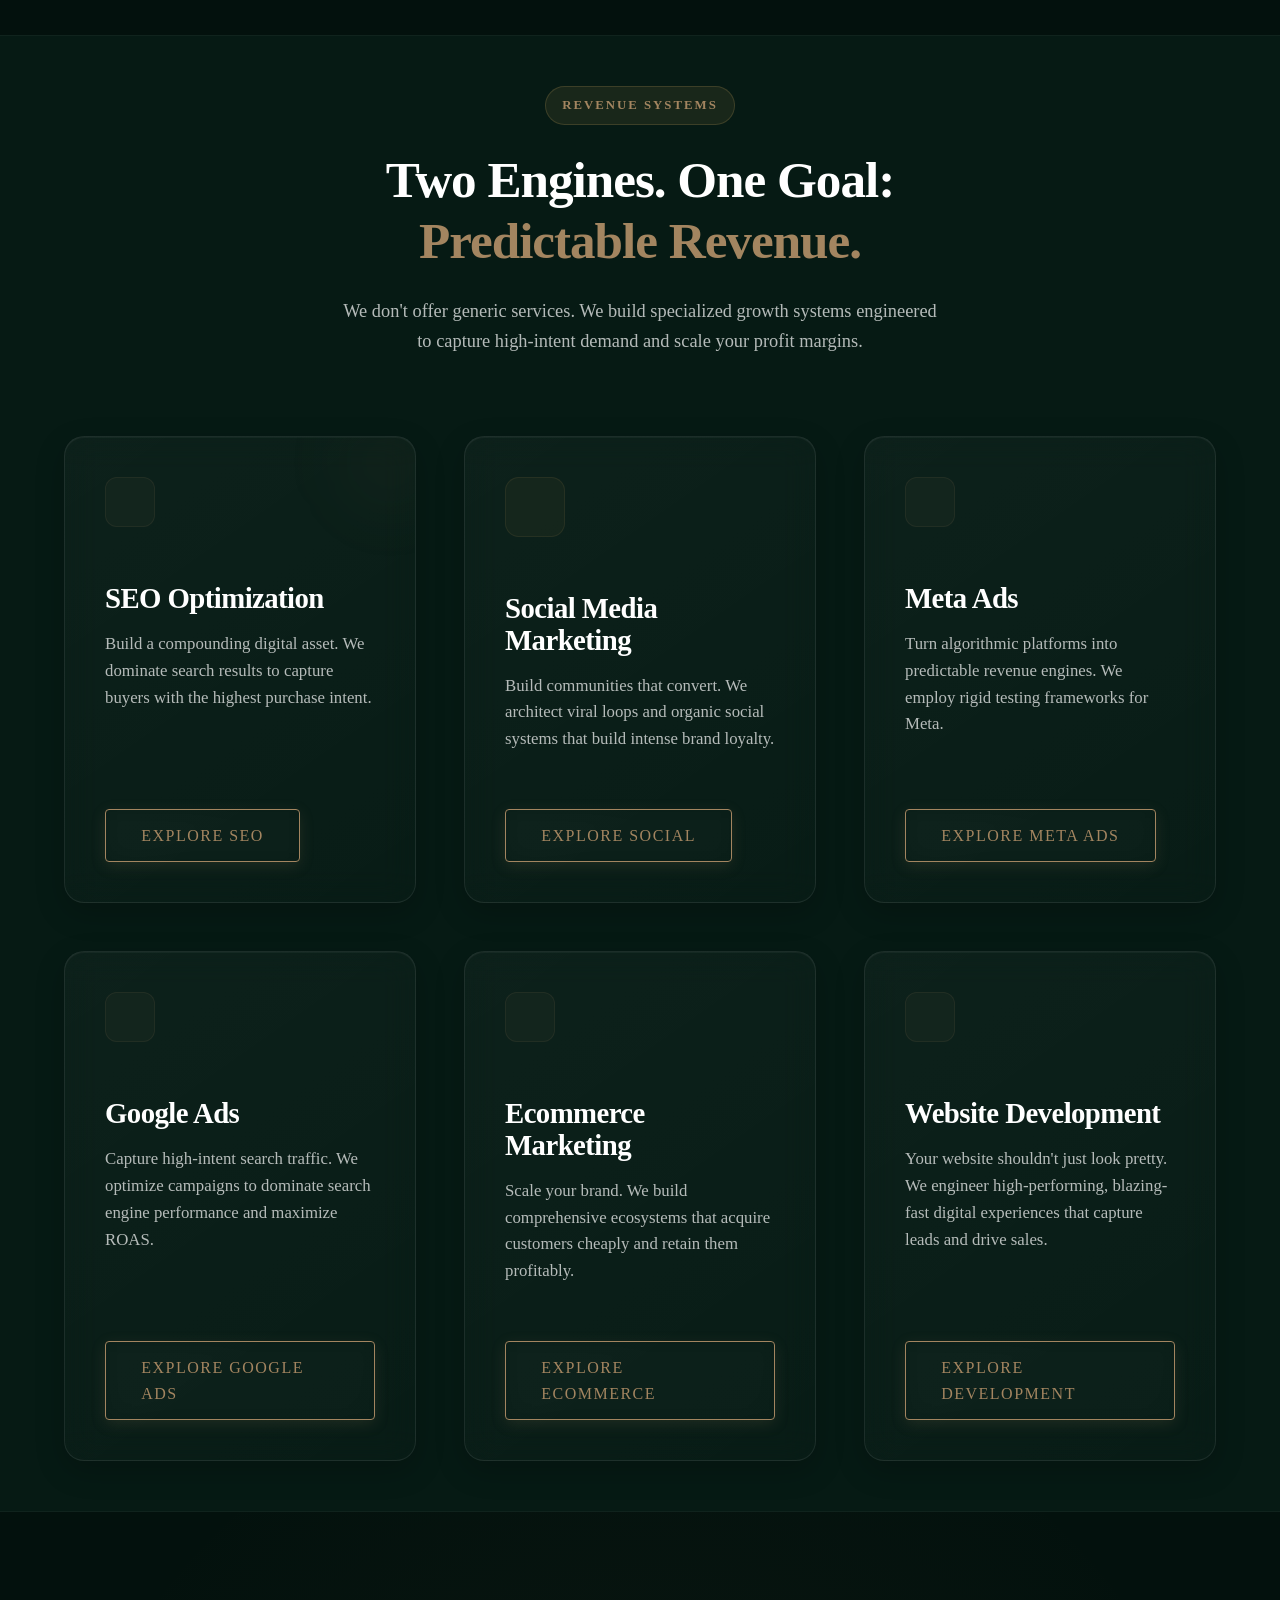
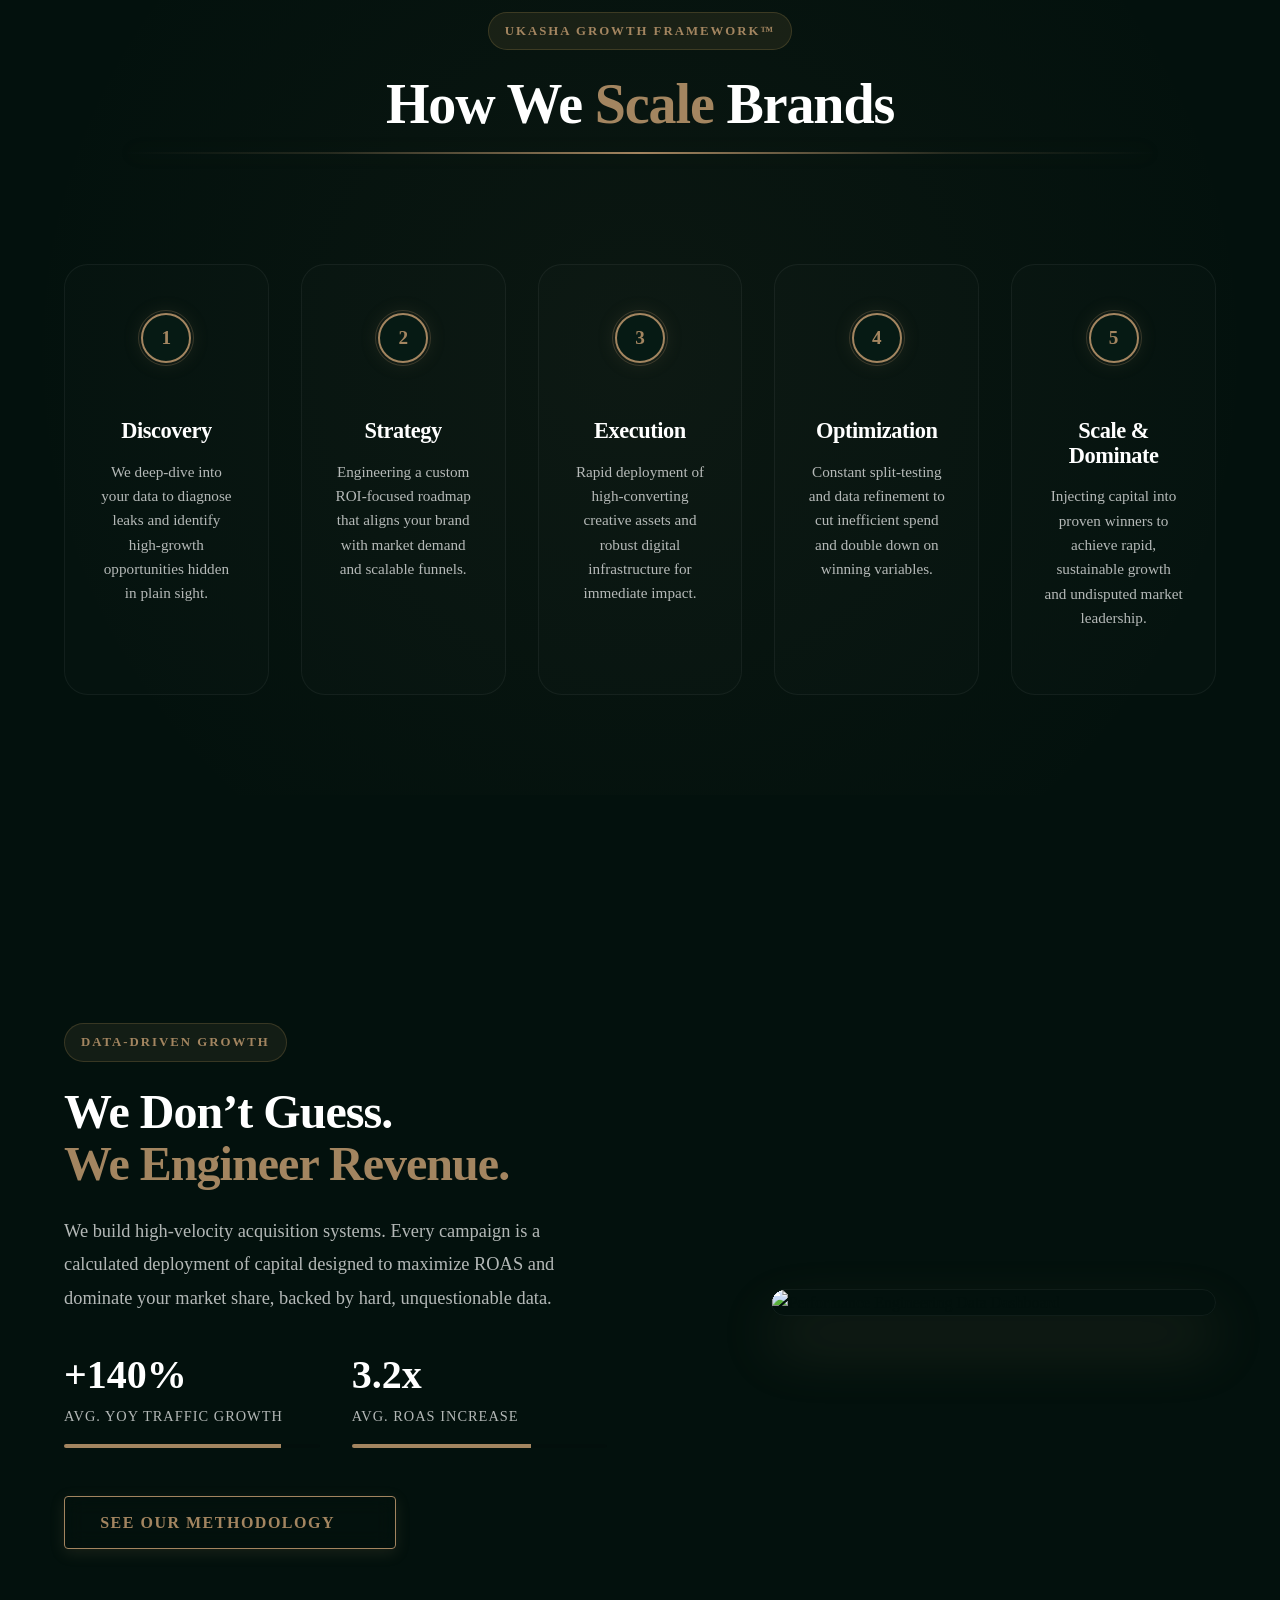
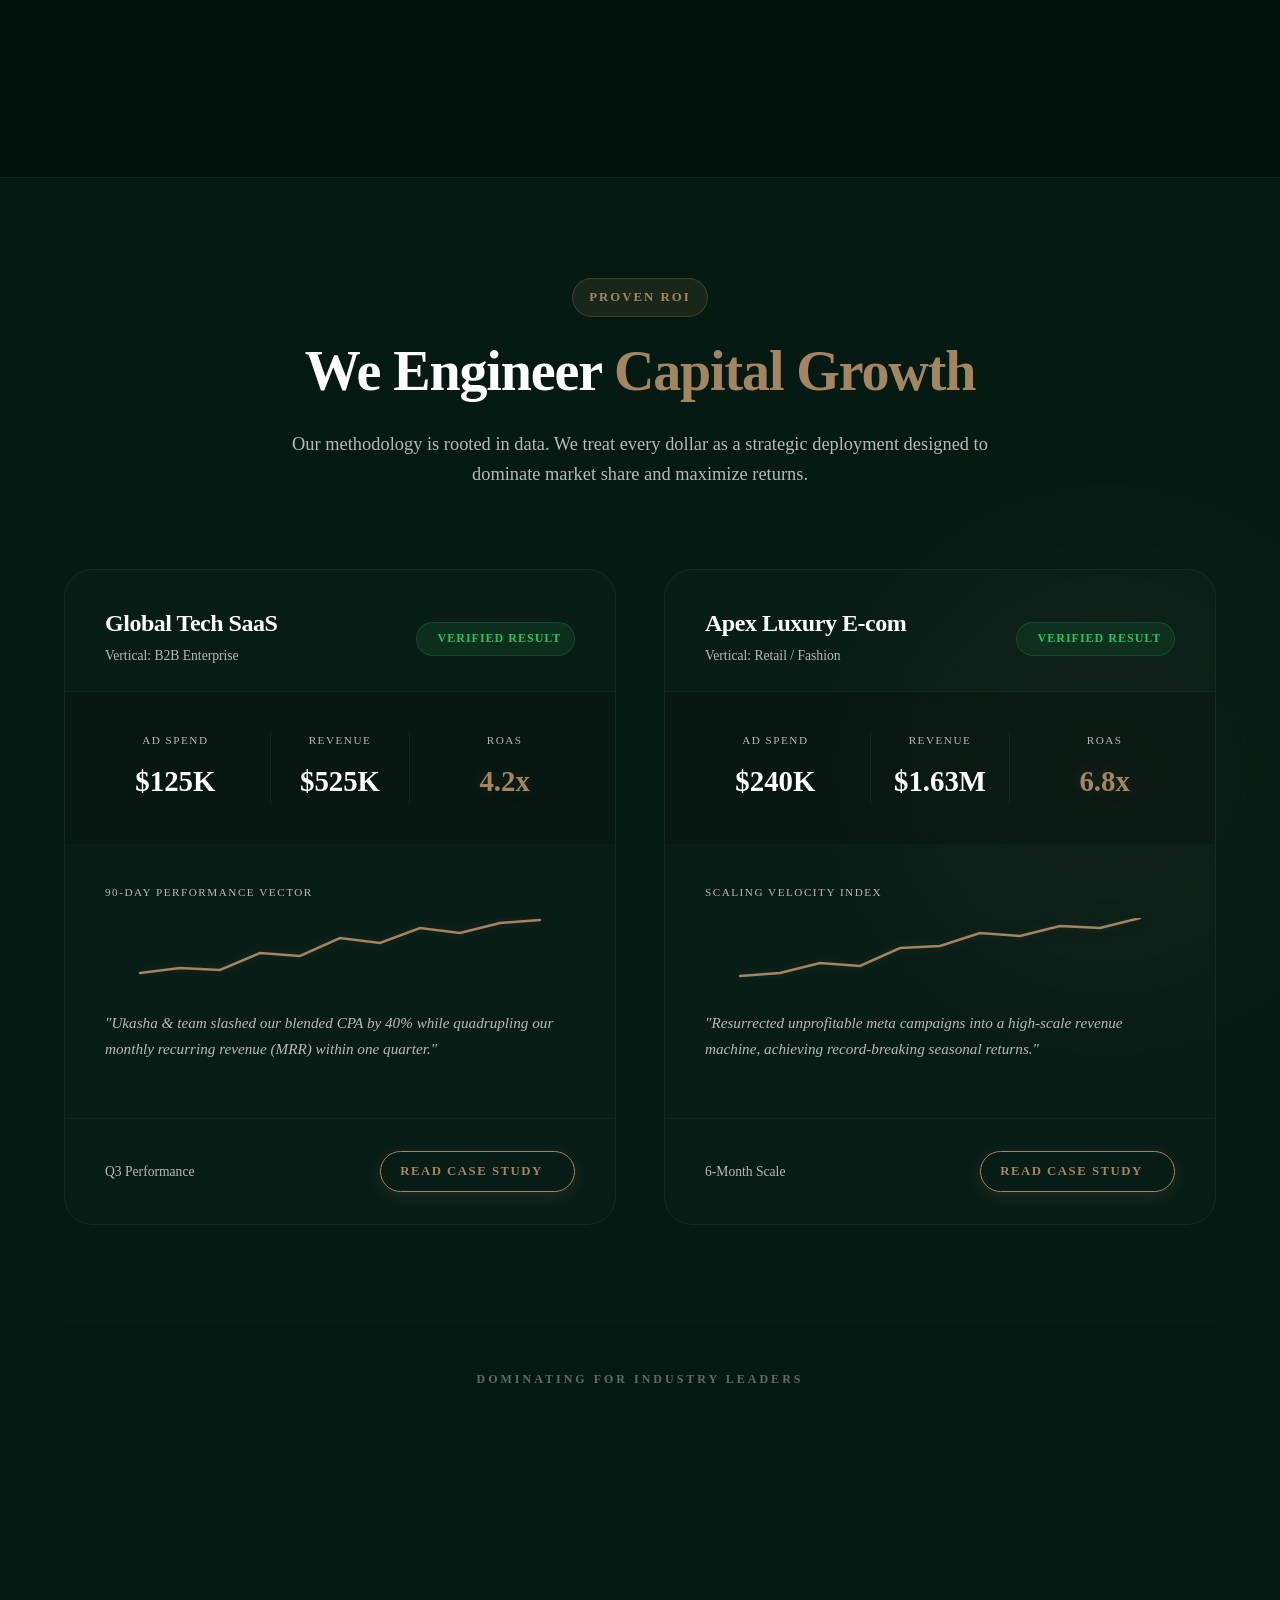
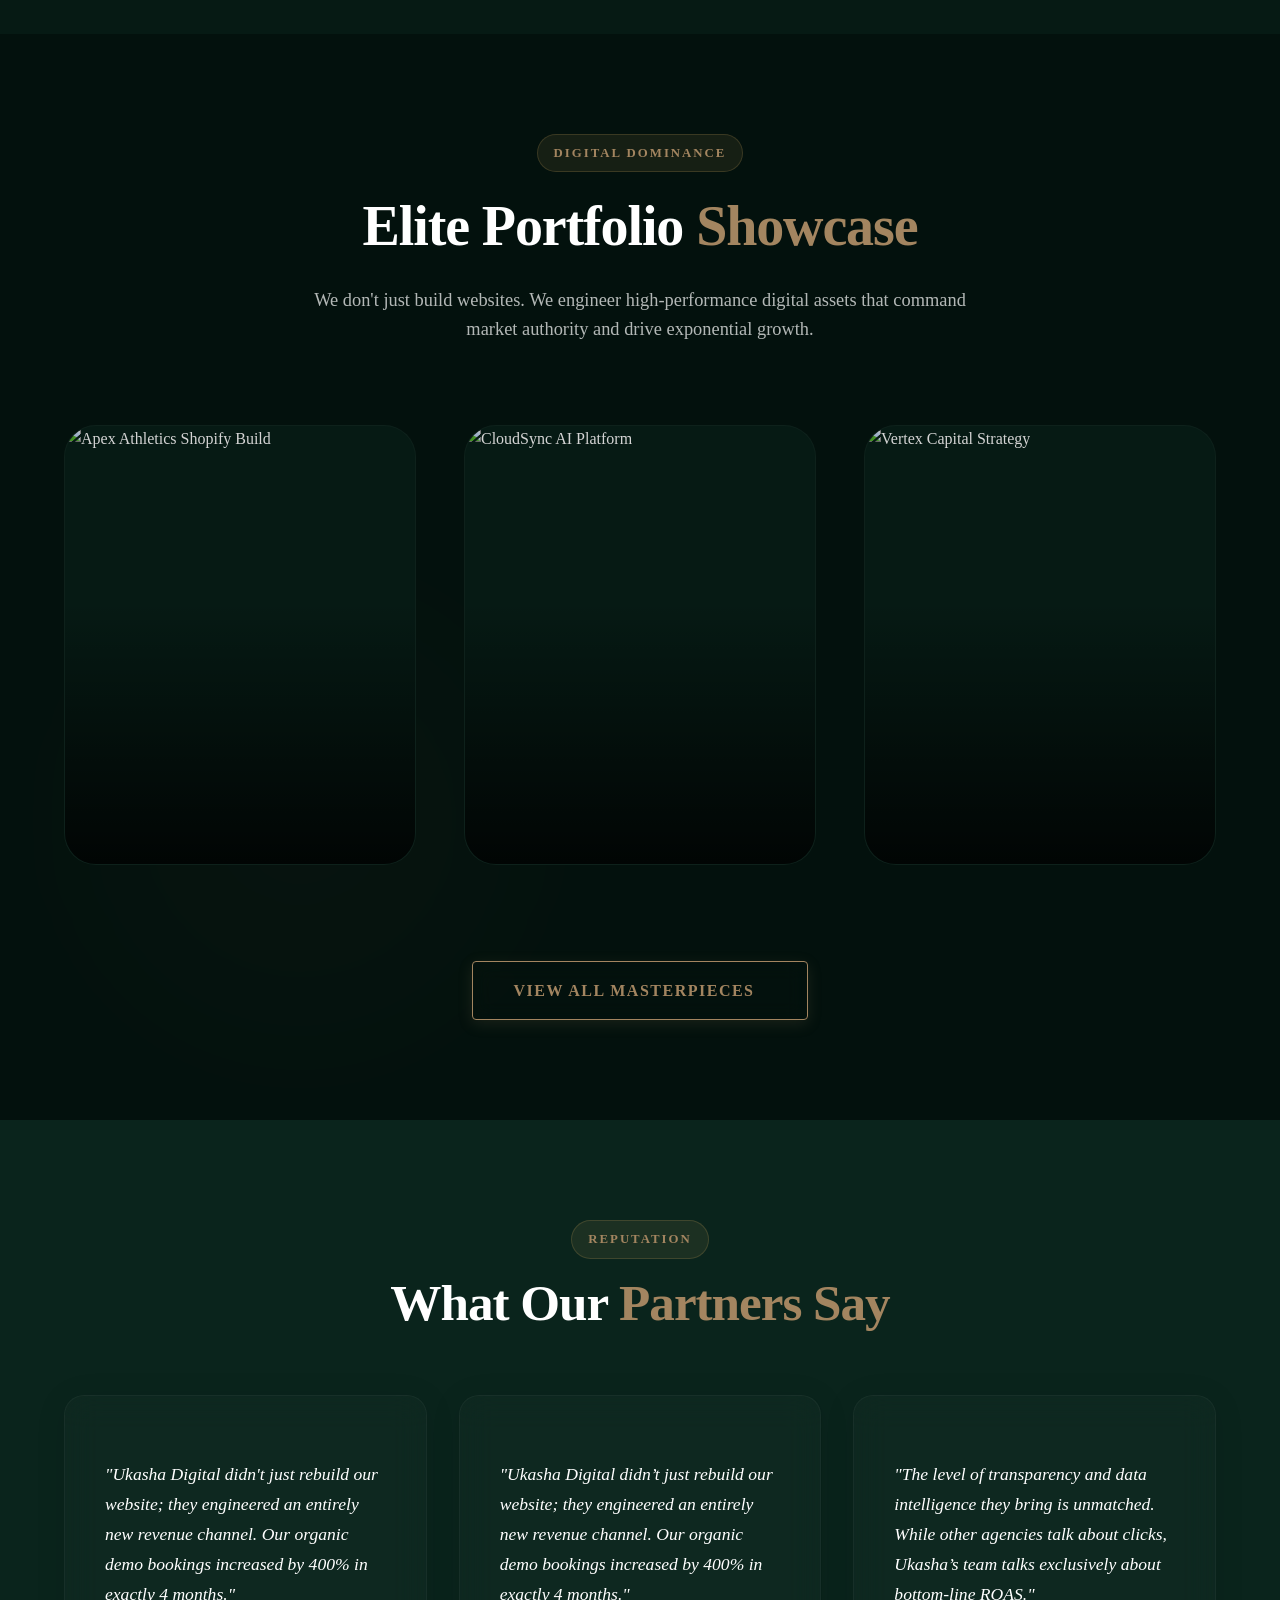
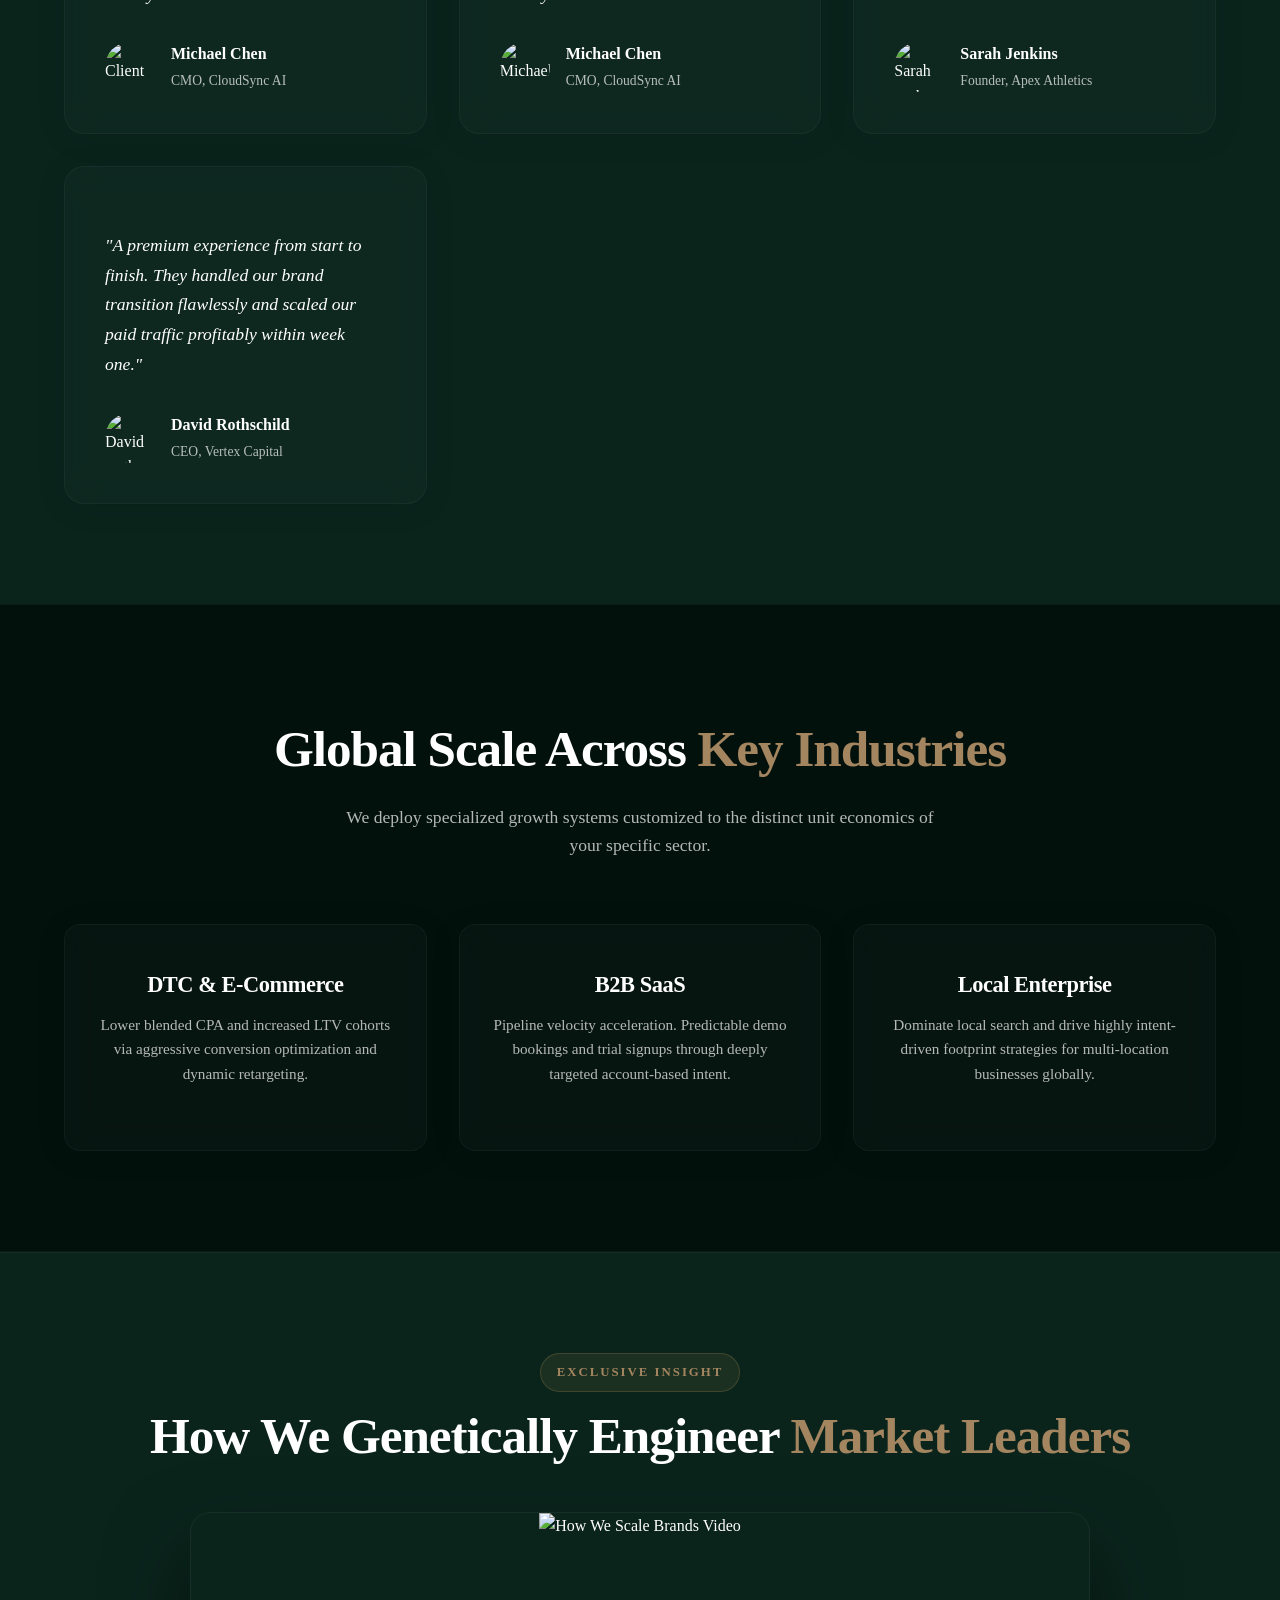
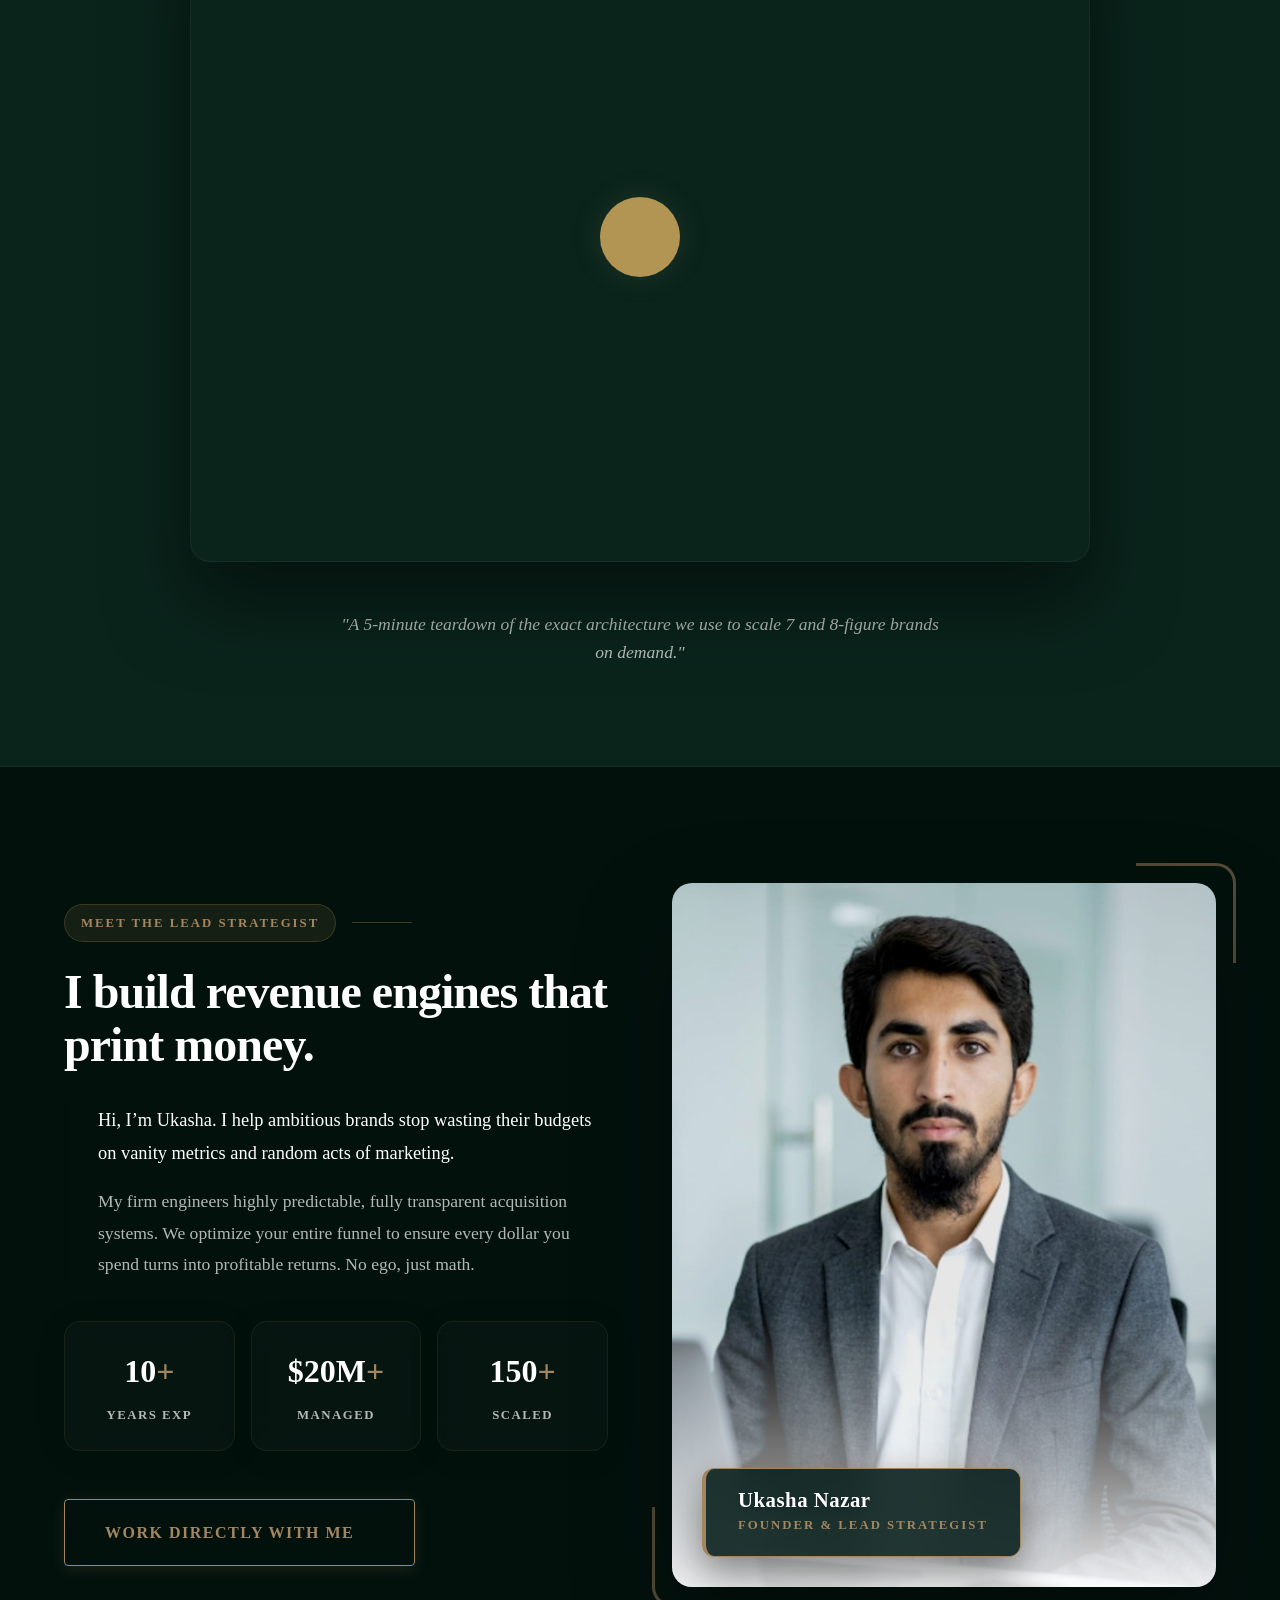
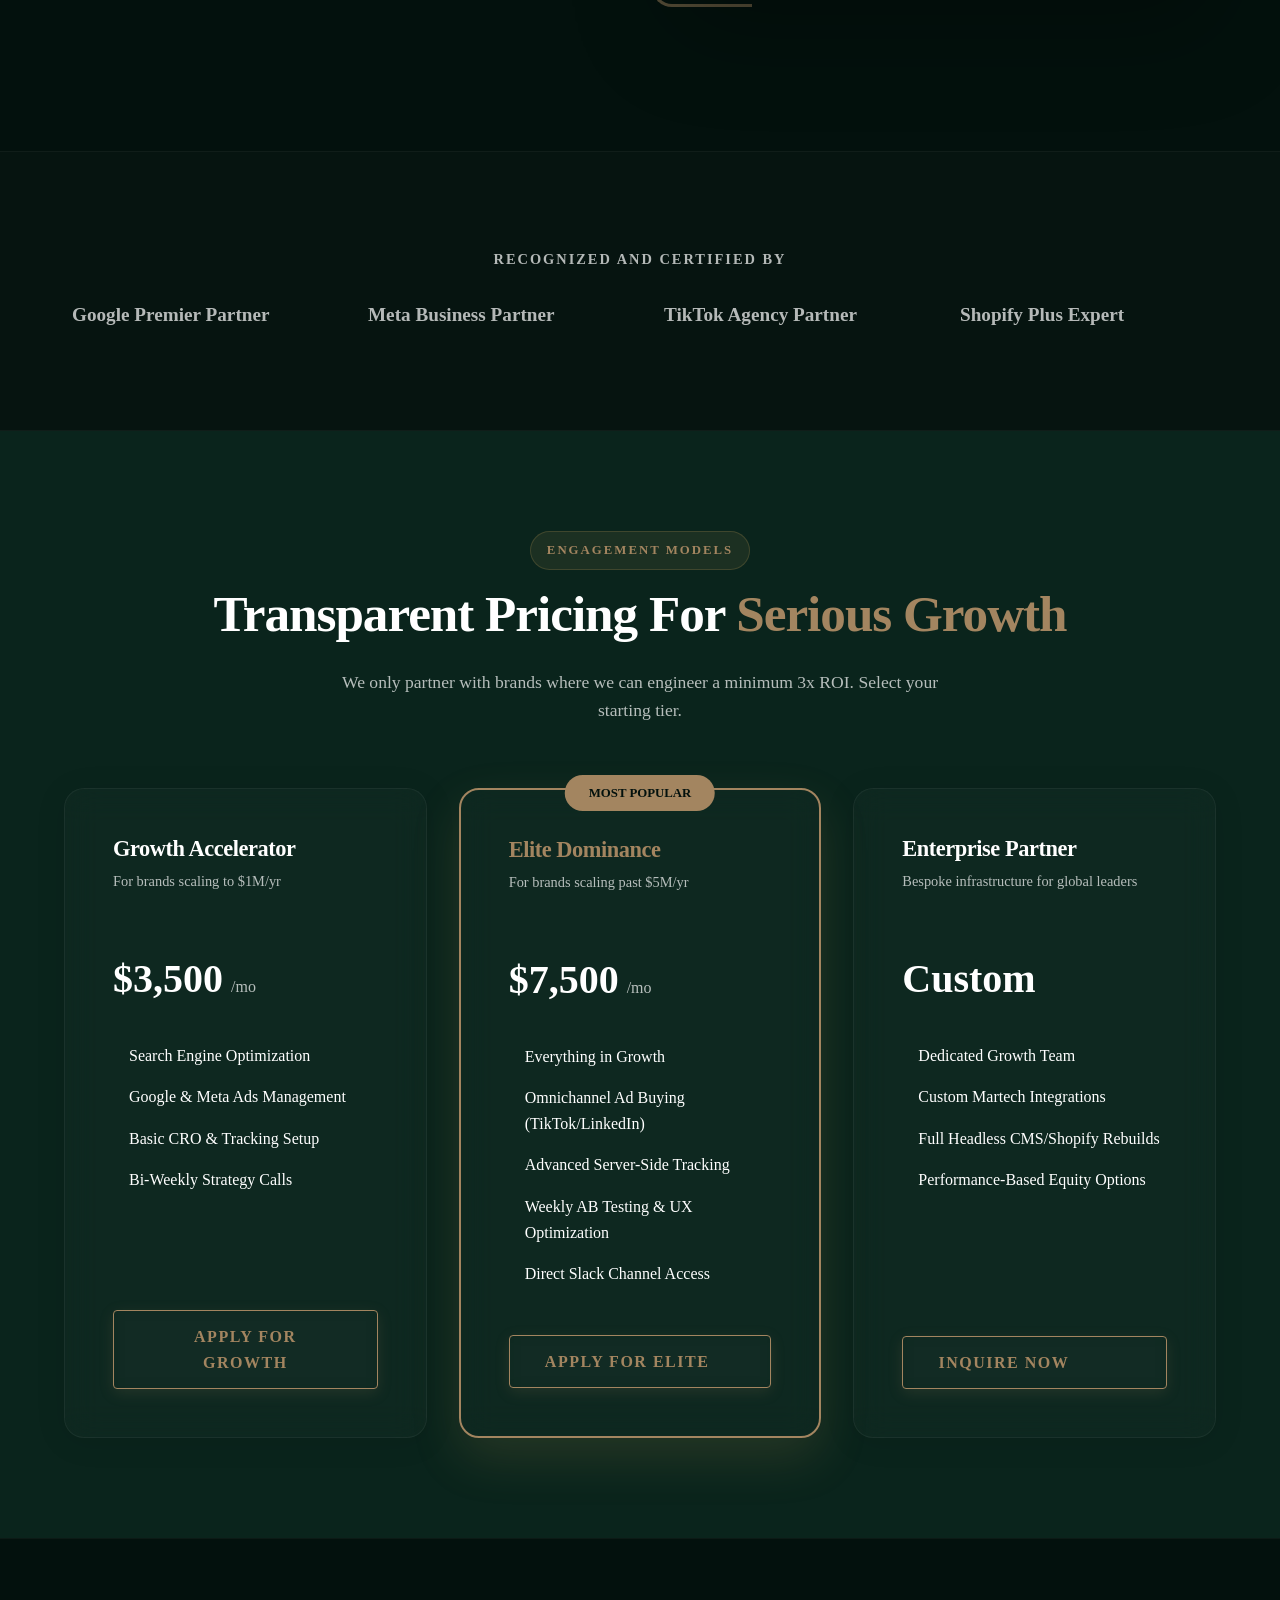
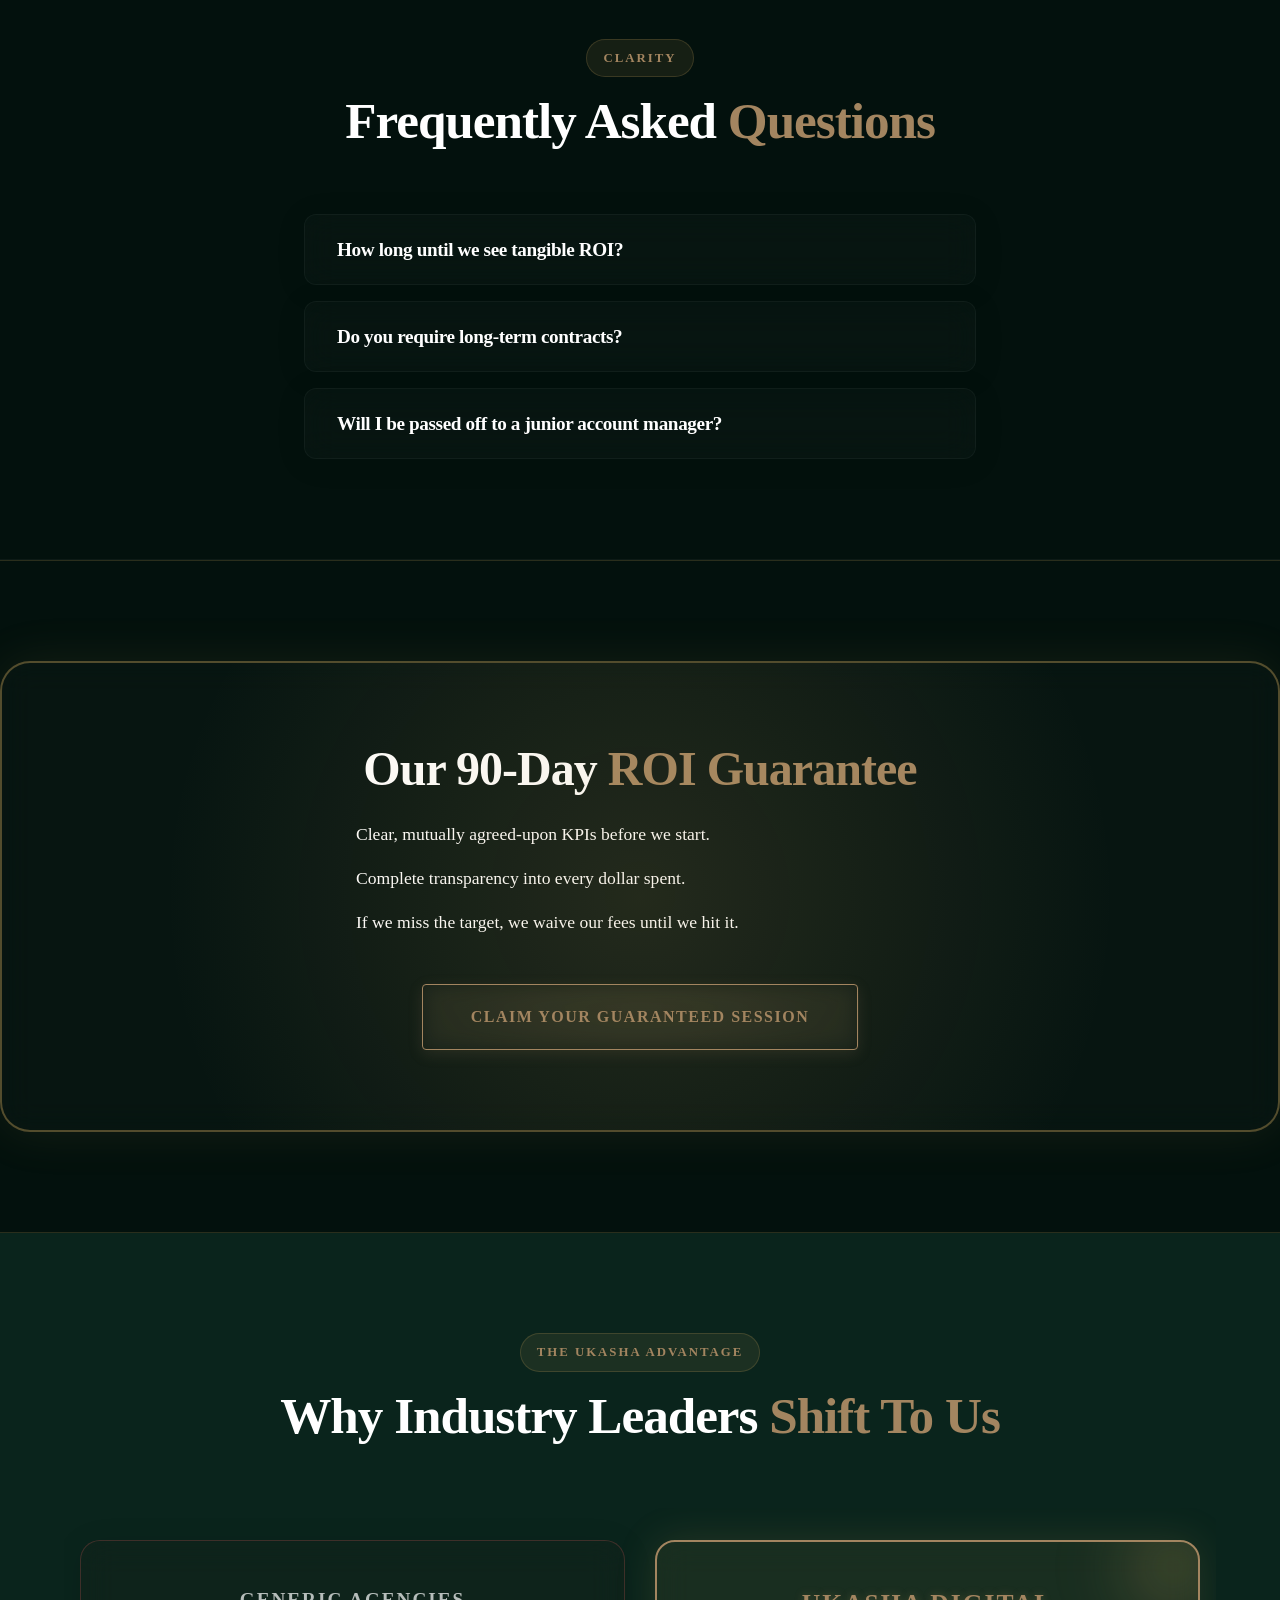
==== commit 9568248a: "Add files via upload" ====
--- a/index.html
+++ b/index.html
@@ -3,7 +3,7 @@
 
 <head>
     <meta charset="UTF-8">
-    <meta name="viewport" content="width=device-width, initial-scale=1.0">
+    <meta name="viewport" content="width=device-width, initial-scale=1.0, viewport-fit=cover">
     <title>Ukasha Digital Marketer - Scaling Brands with Data</title>
     <meta name="description"
         content="Premium Digital Marketing Agency specializing in ROI-driven strategies, SEO, PPC, and Brand Identity.">
@@ -121,8 +121,9 @@
     </header>
 
 
-    <div class="hero-glow"></div>
-    <div class="container hero-grid grid">
+    <section class="hero-section" style="position: relative; overflow: hidden; background: var(--bg-base); padding-top: 50px;">
+        <div class="hero-glow"></div>
+        <div class="container hero-grid grid">
         <div class="hero-content">
             <h1 class="animate-on-scroll text-reveal-anim">
                 <span style="white-space: nowrap;">Ukasha Digital</span>
@@ -173,6 +174,7 @@
         <div class="hero-actions-container animate-on-scroll">
             <div class="hero-actions">
                 <a href="contact.html" class="btn btn-primary glow-pulse">Get Free Strategy Call</a>
+                <a href="portfolio.html" class="btn btn-outline">Explore Portfolio</a>
             </div>
 
             <div class="hero-trust">
@@ -187,7 +189,7 @@
                 </div>
             </div>
         </div>
-    </div>
+    </section>
 
     <!-- REDESIGNED: Premium Agency Statistics -->
     <section class="section-padding"
@@ -195,6 +197,7 @@
         <!-- Background Ambient Glow & Particles -->
         <div style="position: absolute; top: 50%; left: 50%; transform: translate(-50%, -50%); width: 100%; height: 100%; background: radial-gradient(ellipse at center, rgba(163, 133, 96, 0.08) 0%, transparent 70%); filter: blur(60px); z-index: 0; pointer-events: none;"></div>
         <div style="position: absolute; top: 0; left: 0; width: 100%; height: 100%; opacity: 0.03; background-image: url('data:image/svg+xml,%3Csvg width=\'60\' height=\'60\' viewBox=\'0 0 60 60\' xmlns=\'http://www.w3.org/2000/svg\'%3E%3Cg fill=\'none\' fill-rule=\'evenodd\'%3E%3Cg fill=\'%23a38560\' fill-opacity=\'1\'%3E%3Cpath d=\'M36 34v-4h-2v4h-4v2h4v4h2v-4h4v-2h-4zm0-30V0h-2v4h-4v2h4v4h2V6h4V4h-4zM6 34v-4H4v4H0v2h4v4h2v-4h4v-2H6zM6 4V0H4v4H0v2h4v4h2V6h4V4H6z\'/%3E%3C/g%3E%3C/g%3E%3C/svg%3E'); z-index: 0; pointer-events: none;"></div>
+        <div class="data-mesh-overlay"></div>
 
         <div class="container animate-on-scroll relative" style="z-index: 1;">
             <div class="text-center" style="margin-bottom: 4rem;">
@@ -204,63 +207,99 @@
             <div class="bento-grid-stats" style="display: grid; grid-template-columns: repeat(auto-fit, minmax(280px, 1fr)); gap: 1.5rem;">
                 
                 <!-- Stat 1: Revenue -->
-                <div class="glass-panel text-center pulse-hover" data-tilt data-tilt-glare="true" data-tilt-max-glare="0.2" style="padding: 3.5rem 2rem; background: linear-gradient(145deg, rgba(255,255,255,0.04) 0%, rgba(255,255,255,0.01) 100%); position: relative; overflow: hidden;">
+                <div class="glass-panel text-center pulse-hover" data-tilt data-tilt-glare="true" data-tilt-max-glare="0.2" data-tilt-perspective="1000" style="padding: 3.5rem 2rem; background: linear-gradient(145deg, rgba(255,255,255,0.04) 0%, rgba(255,255,255,0.01) 100%); position: relative; overflow: hidden; transform-style: preserve-3d;">
+                    <div class="scanning-line"></div>
+                    <div style="position: absolute; top: 15px; right: 20px; display: flex; align-items: center; gap: 6px; transform: translateZ(20px);">
+                        <span class="live-indicator"></span>
+                        <span style="font-size: 0.6rem; color: var(--primary); font-weight: 800; letter-spacing: 1px;">LIVE FEED</span>
+                    </div>
                     <div style="position: absolute; top: 0; left: 0; width: 100%; height: 2px; background: linear-gradient(90deg, transparent, var(--primary), transparent); opacity: 0.5;"></div>
-                    <div style="width: 60px; height: 60px; border-radius: 16px; background: rgba(163, 133, 96, 0.1); border: 1px solid rgba(163, 133, 96, 0.2); display: flex; align-items: center; justify-content: center; margin: 0 auto 1.5rem; color: var(--primary); font-size: 1.8rem; box-shadow: inset 0 0 20px rgba(163, 133, 96, 0.05);">
+                    <div style="width: 60px; height: 60px; border-radius: 16px; background: rgba(163, 133, 96, 0.1); border: 1px solid rgba(163, 133, 96, 0.2); display: flex; align-items: center; justify-content: center; margin: 0 auto 1.5rem; color: var(--primary); font-size: 1.8rem; box-shadow: inset 0 0 20px rgba(163, 133, 96, 0.05); transform: translateZ(40px);">
                         <i class="ph ph-currency-dollar"></i>
                     </div>
-                    <strong class="premium-foil-text" style="display: block; font-size: 4rem; line-height: 1; margin-bottom: 0.5rem; font-weight: 800; font-family: var(--font-heading);">$<span class="counter" data-target="65">0</span>M+</strong>
-                    <span style="color: var(--text-gray); font-size: 0.85rem; text-transform: uppercase; letter-spacing: 2.5px; font-weight: 700;">Revenue Generated</span>
+                    <strong class="premium-foil-text" style="display: block; font-size: 4rem; line-height: 1; margin-bottom: 0.5rem; font-weight: 800; font-family: var(--font-heading); transform: translateZ(70px);">$<span class="counter" data-target="150">150</span>M+</strong>
+                    <span style="color: var(--text-gray); font-size: 0.85rem; text-transform: uppercase; letter-spacing: 2.5px; font-weight: 700; display: block; transform: translateZ(30px);">Revenue Generated</span>
+                    <div style="margin-top: 1rem; padding-top: 1rem; border-top: 1px solid rgba(255,255,255,0.05); display: flex; flex-direction: column; gap: 0.4rem; transform: translateZ(20px);">
+                        <span style="font-size: 0.65rem; color: rgba(163, 133, 96, 0.8); letter-spacing: 1px; font-weight: 600;"><i class="ph ph-check-circle" style="vertical-align: middle; margin-right: 4px;"></i> AUDITED Q4 2024</span>
+                        <span style="font-size: 0.65rem; color: var(--text-gray); opacity: 0.6; letter-spacing: 0.5px;">Direct Commerce Impact</span>
+                    </div>
                 </div>
 
                 <!-- Stat 2: ROI -->
-                <div class="glass-panel text-center pulse-hover" data-tilt data-tilt-glare="true" data-tilt-max-glare="0.2" style="padding: 3.5rem 2rem; background: linear-gradient(145deg, rgba(255,255,255,0.04) 0%, rgba(255,255,255,0.01) 100%); position: relative; overflow: hidden;">
+                <div class="glass-panel text-center pulse-hover" data-tilt data-tilt-glare="true" data-tilt-max-glare="0.2" data-tilt-perspective="1000" style="padding: 3.5rem 2rem; background: linear-gradient(145deg, rgba(255,255,255,0.04) 0%, rgba(255,255,255,0.01) 100%); position: relative; overflow: hidden; transform-style: preserve-3d;">
+                    <div class="scanning-line" style="animation-delay: 1s;"></div>
+                    <div style="position: absolute; top: 15px; right: 20px; display: flex; align-items: center; gap: 6px; transform: translateZ(20px);">
+                        <span class="live-indicator"></span>
+                        <span style="font-size: 0.6rem; color: var(--primary); font-weight: 800; letter-spacing: 1px;">ACTIVE DATA</span>
+                    </div>
                     <div style="position: absolute; top: 0; left: 0; width: 100%; height: 2px; background: linear-gradient(90deg, transparent, var(--primary), transparent); opacity: 0.5;"></div>
-                    <div style="width: 60px; height: 60px; border-radius: 16px; background: rgba(163, 133, 96, 0.1); border: 1px solid rgba(163, 133, 96, 0.2); display: flex; align-items: center; justify-content: center; margin: 0 auto 1.5rem; color: var(--primary); font-size: 1.8rem; box-shadow: inset 0 0 20px rgba(163, 133, 96, 0.05);">
+                    <div style="width: 60px; height: 60px; border-radius: 16px; background: rgba(163, 133, 96, 0.1); border: 1px solid rgba(163, 133, 96, 0.2); display: flex; align-items: center; justify-content: center; margin: 0 auto 1.5rem; color: var(--primary); font-size: 1.8rem; box-shadow: inset 0 0 20px rgba(163, 133, 96, 0.05); transform: translateZ(40px);">
                         <i class="ph ph-chart-line-up"></i>
                     </div>
-                    <strong class="text-light" style="display: block; font-size: 4rem; line-height: 1; margin-bottom: 0.5rem; font-weight: 800; font-family: var(--font-heading);"><span class="counter" data-target="450">0</span>%</strong>
-                    <span style="color: var(--text-gray); font-size: 0.85rem; text-transform: uppercase; letter-spacing: 2.5px; font-weight: 700;">Average ROI Driven</span>
+                    <strong class="text-light" style="display: block; font-size: 4rem; line-height: 1; margin-bottom: 0.5rem; font-weight: 800; font-family: var(--font-heading); transform: translateZ(70px);"><span class="counter" data-target="840">840</span>%</strong>
+                    <span style="color: var(--text-gray); font-size: 0.85rem; text-transform: uppercase; letter-spacing: 2.5px; font-weight: 700; display: block; transform: translateZ(30px);">Average ROI Driven</span>
+                    <div style="margin-top: 1rem; padding-top: 1rem; border-top: 1px solid rgba(255,255,255,0.05); display: flex; flex-direction: column; gap: 0.4rem; transform: translateZ(20px);">
+                        <span style="font-size: 0.65rem; color: rgba(163, 133, 96, 0.8); letter-spacing: 1px; font-weight: 600;"><i class="ph ph-shield-check" style="vertical-align: middle; margin-right: 4px;"></i> INDUSTRY BENCHMARK</span>
+                        <span style="font-size: 0.65rem; color: var(--text-gray); opacity: 0.6; letter-spacing: 0.5px;">Post-Scale Attribution</span>
+                    </div>
                 </div>
 
                 <!-- Stat 3: Ad Spend -->
-                <div class="glass-panel text-center pulse-hover" data-tilt data-tilt-glare="true" data-tilt-max-glare="0.2" style="padding: 3.5rem 2rem; background: linear-gradient(145deg, rgba(255,255,255,0.04) 0%, rgba(255,255,255,0.01) 100%); position: relative; overflow: hidden;">
+                <div class="glass-panel text-center pulse-hover" data-tilt data-tilt-glare="true" data-tilt-max-glare="0.2" data-tilt-perspective="1000" style="padding: 3.5rem 2rem; background: linear-gradient(145deg, rgba(255,255,255,0.04) 0%, rgba(255,255,255,0.01) 100%); position: relative; overflow: hidden; transform-style: preserve-3d;">
+                    <div class="scanning-line" style="animation-delay: 2s;"></div>
+                    <div style="position: absolute; top: 15px; right: 20px; display: flex; align-items: center; gap: 6px; transform: translateZ(20px);">
+                        <span class="live-indicator"></span>
+                        <span style="font-size: 0.6rem; color: var(--primary); font-weight: 800; letter-spacing: 1px;">OPTIMIZED</span>
+                    </div>
                     <div style="position: absolute; top: 0; left: 0; width: 100%; height: 2px; background: linear-gradient(90deg, transparent, var(--primary), transparent); opacity: 0.5;"></div>
-                    <div style="width: 60px; height: 60px; border-radius: 16px; background: rgba(163, 133, 96, 0.1); border: 1px solid rgba(163, 133, 96, 0.2); display: flex; align-items: center; justify-content: center; margin: 0 auto 1.5rem; color: var(--primary); font-size: 1.8rem; box-shadow: inset 0 0 20px rgba(163, 133, 96, 0.05);">
+                    <div style="width: 60px; height: 60px; border-radius: 16px; background: rgba(163, 133, 96, 0.1); border: 1px solid rgba(163, 133, 96, 0.2); display: flex; align-items: center; justify-content: center; margin: 0 auto 1.5rem; color: var(--primary); font-size: 1.8rem; box-shadow: inset 0 0 20px rgba(163, 133, 96, 0.05); transform: translateZ(40px);">
                         <i class="ph ph-wallet"></i>
                     </div>
-                    <strong class="text-light" style="display: block; font-size: 4rem; line-height: 1; margin-bottom: 0.5rem; font-weight: 800; font-family: var(--font-heading);">$<span class="counter" data-target="15">0</span>M+</strong>
-                    <span style="color: var(--text-gray); font-size: 0.85rem; text-transform: uppercase; letter-spacing: 2.5px; font-weight: 700;">Ad Spend Managed</span>
+                    <strong class="text-light" style="display: block; font-size: 4rem; line-height: 1; margin-bottom: 0.5rem; font-weight: 800; font-family: var(--font-heading); transform: translateZ(70px);">$<span class="counter" data-target="450">450</span>M+</strong>
+                    <span style="color: var(--text-gray); font-size: 0.85rem; text-transform: uppercase; letter-spacing: 2.5px; font-weight: 700; display: block; transform: translateZ(30px);">Ad Spend Managed</span>
+                    <div style="margin-top: 1rem; padding-top: 1rem; border-top: 1px solid rgba(255,255,255,0.05); display: flex; flex-direction: column; gap: 0.4rem; transform: translateZ(20px);">
+                        <span style="font-size: 0.65rem; color: rgba(163, 133, 96, 0.8); letter-spacing: 1px; font-weight: 600;"><i class="ph ph-globe" style="vertical-align: middle; margin-right: 4px;"></i> GLOBAL DEPLOYMENT</span>
+                        <span style="font-size: 0.65rem; color: var(--text-gray); opacity: 0.6; letter-spacing: 0.5px;">Meta & Google Certified</span>
+                    </div>
                 </div>
 
                 <!-- Stat 4: Brands Scaled -->
-                <div class="glass-panel text-center pulse-hover" data-tilt data-tilt-glare="true" data-tilt-max-glare="0.2" style="padding: 3.5rem 2rem; background: linear-gradient(145deg, rgba(255,255,255,0.04) 0%, rgba(255,255,255,0.01) 100%); position: relative; overflow: hidden;">
+                <div class="glass-panel text-center pulse-hover" data-tilt data-tilt-glare="true" data-tilt-max-glare="0.2" data-tilt-perspective="1000" style="padding: 3.5rem 2rem; background: linear-gradient(145deg, rgba(255,255,255,0.04) 0%, rgba(255,255,255,0.01) 100%); position: relative; overflow: hidden; transform-style: preserve-3d;">
+                    <div class="scanning-line" style="animation-delay: 1.5s;"></div>
+                    <div style="position: absolute; top: 15px; right: 20px; display: flex; align-items: center; gap: 6px; transform: translateZ(20px);">
+                        <span class="live-indicator"></span>
+                        <span style="font-size: 0.6rem; color: var(--primary); font-weight: 800; letter-spacing: 1px;">SCALED</span>
+                    </div>
                     <div style="position: absolute; top: 0; left: 0; width: 100%; height: 2px; background: linear-gradient(90deg, transparent, var(--primary), transparent); opacity: 0.5;"></div>
-                    <div style="width: 60px; height: 60px; border-radius: 16px; background: rgba(163, 133, 96, 0.1); border: 1px solid rgba(163, 133, 96, 0.2); display: flex; align-items: center; justify-content: center; margin: 0 auto 1.5rem; color: var(--primary); font-size: 1.8rem; box-shadow: inset 0 0 20px rgba(163, 133, 96, 0.05);">
+                    <div style="width: 60px; height: 60px; border-radius: 16px; background: rgba(163, 133, 96, 0.1); border: 1px solid rgba(163, 133, 96, 0.2); display: flex; align-items: center; justify-content: center; margin: 0 auto 1.5rem; color: var(--primary); font-size: 1.8rem; box-shadow: inset 0 0 20px rgba(163, 133, 96, 0.05); transform: translateZ(40px);">
                         <i class="ph ph-rocket"></i>
                     </div>
-                    <strong class="premium-foil-text" style="display: block; font-size: 4rem; line-height: 1; margin-bottom: 0.5rem; font-weight: 800; font-family: var(--font-heading);"><span class="counter" data-target="250">0</span>+</strong>
-                    <span style="color: var(--text-gray); font-size: 0.85rem; text-transform: uppercase; letter-spacing: 2.5px; font-weight: 700;">Brands Scaled</span>
+                    <strong class="premium-foil-text" style="display: block; font-size: 4rem; line-height: 1; margin-bottom: 0.5rem; font-weight: 800; font-family: var(--font-heading); transform: translateZ(70px);"><span class="counter" data-target="500">500</span>+</strong>
+                    <span style="color: var(--text-gray); font-size: 0.85rem; text-transform: uppercase; letter-spacing: 2.5px; font-weight: 700; display: block; transform: translateZ(30px);">Brands Scaled</span>
+                    <div style="margin-top: 1rem; padding-top: 1rem; border-top: 1px solid rgba(255,255,255,0.05); display: flex; flex-direction: column; gap: 0.4rem; transform: translateZ(20px);">
+                        <span style="font-size: 0.65rem; color: rgba(163, 133, 96, 0.8); letter-spacing: 1px; font-weight: 600;"><i class="ph ph-star-four" style="vertical-align: middle; margin-right: 4px;"></i> PREFERRED PARTNER</span>
+                        <span style="font-size: 0.65rem; color: var(--text-gray); opacity: 0.6; letter-spacing: 0.5px;">D2C & Enterprise Tier</span>
+                    </div>
                 </div>
 
             </div>
             
             <!-- Secondary Stats Row -->
             <div style="display: grid; grid-template-columns: repeat(4, 1fr); gap: 1rem; margin-top: 1.5rem;" class="bento-grid-secondary">
-                <div class="glass-panel text-center pulse-hover" data-tilt data-tilt-glare="true" data-tilt-max-glare="0.1" style="padding: 2rem 1.5rem; background: rgba(255,255,255,0.01); border: 1px solid rgba(255,255,255,0.03);">
-                    <strong class="text-light premium-text-glow counter" data-target="98" style="font-size: 2.5rem; font-weight: 800; display: block; line-height: 1;">0%</strong>
+                <div class="glass-panel text-center pulse-hover" data-tilt data-tilt-glare="true" data-tilt-max-glare="0.1" style="padding: 2rem 1.5rem; background: rgba(255,255,255,0.01); border: 1px solid rgba(255,255,255,0.03); position: relative; overflow: hidden;">
+                    <strong class="text-light premium-text-glow counter" data-target="98" style="font-size: 2.5rem; font-weight: 800; display: block; line-height: 1;">98%</strong>
                     <span style="font-size: 0.75rem; color: var(--text-gray); text-transform: uppercase; letter-spacing: 1.5px; margin-top: 0.5rem; display: block;">Retention Rate</span>
                 </div>
-                <div class="glass-panel text-center pulse-hover" data-tilt data-tilt-glare="true" data-tilt-max-glare="0.1" style="padding: 2rem 1.5rem; background: rgba(255,255,255,0.01); border: 1px solid rgba(255,255,255,0.03);">
-                    <strong class="text-light premium-text-glow" style="font-size: 2.5rem; font-weight: 800; display: block; line-height: 1;"><span class="counter" data-target="65">0</span>%+</strong>
+                <div class="glass-panel text-center pulse-hover" data-tilt data-tilt-glare="true" data-tilt-max-glare="0.1" style="padding: 2rem 1.5rem; background: rgba(255,255,255,0.01); border: 1px solid rgba(255,255,255,0.03); position: relative; overflow: hidden;">
+                    <strong class="text-light premium-text-glow" style="font-size: 2.5rem; font-weight: 800; display: block; line-height: 1;"><span class="counter" data-target="120">120</span>%+</strong>
                     <span style="font-size: 0.75rem; color: var(--text-gray); text-transform: uppercase; letter-spacing: 1.5px; margin-top: 0.5rem; display: block;">LTV Increase</span>
                 </div>
-                <div class="glass-panel text-center pulse-hover" data-tilt data-tilt-glare="true" data-tilt-max-glare="0.1" style="padding: 2rem 1.5rem; background: rgba(255,255,255,0.01); border: 1px solid rgba(255,255,255,0.03);">
-                    <strong class="text-light premium-text-glow" style="font-size: 2.5rem; font-weight: 800; display: block; line-height: 1;"><span class="counter" data-target="15">0</span>+</strong>
+                <div class="glass-panel text-center pulse-hover" data-tilt data-tilt-glare="true" data-tilt-max-glare="0.1" style="padding: 2rem 1.5rem; background: rgba(255,255,255,0.01); border: 1px solid rgba(255,255,255,0.03); position: relative; overflow: hidden;">
+                    <strong class="text-light premium-text-glow" style="font-size: 2.5rem; font-weight: 800; display: block; line-height: 1;"><span class="counter" data-target="25">25</span>+</strong>
                     <span style="font-size: 0.75rem; color: var(--text-gray); text-transform: uppercase; letter-spacing: 1.5px; margin-top: 0.5rem; display: block;">Global Markets</span>
                 </div>
-                <div class="glass-panel text-center pulse-hover" data-tilt data-tilt-glare="true" data-tilt-max-glare="0.1" style="padding: 2rem 1.5rem; background: rgba(255,255,255,0.01); border: 1px solid rgba(255,255,255,0.03);">
-                    <strong class="text-light premium-text-glow" style="font-size: 2.5rem; font-weight: 800; display: block; line-height: 1;"><span class="counter" data-target="40">0</span>+</strong>
+                <div class="glass-panel text-center pulse-hover" data-tilt data-tilt-glare="true" data-tilt-max-glare="0.1" style="padding: 2rem 1.5rem; background: rgba(255,255,255,0.01); border: 1px solid rgba(255,255,255,0.03); position: relative; overflow: hidden;">
+                    <strong class="text-light premium-text-glow" style="font-size: 2.5rem; font-weight: 800; display: block; line-height: 1;"><span class="counter" data-target="65">65</span>+</strong>
                     <span style="font-size: 0.75rem; color: var(--text-gray); text-transform: uppercase; letter-spacing: 1.5px; margin-top: 0.5rem; display: block;">Team Experts</span>
                 </div>
             </div>
@@ -287,8 +326,48 @@
                 animation: premiumShimmer 5s linear infinite;
                 text-shadow: 0 0 40px rgba(163, 133, 96, 0.4);
             }
+            .data-mesh-overlay {
+                position: absolute;
+                top: 0;
+                left: 0;
+                width: 100%;
+                height: 100%;
+                background-image: 
+                    radial-gradient(circle at 2px 2px, rgba(163, 133, 96, 0.05) 1px, transparent 0);
+                background-size: 30px 30px;
+                z-index: 0;
+                pointer-events: none;
+            }
             .premium-text-glow {
                 text-shadow: 0 0 20px rgba(255,255,255,0.2);
+            }
+            .scanning-line {
+                position: absolute;
+                top: 0;
+                left: 0;
+                width: 100%;
+                height: 100%;
+                background: linear-gradient(to bottom, transparent, rgba(163, 133, 96, 0.05), transparent);
+                transform: translateY(-100%);
+                animation: scan 4s linear infinite;
+                pointer-events: none;
+            }
+            .live-indicator {
+                width: 6px;
+                height: 6px;
+                background: var(--primary);
+                border-radius: 50%;
+                box-shadow: 0 0 10px var(--primary);
+                animation: pulse-primary 1.5s infinite;
+            }
+            @keyframes scan {
+                0% { transform: translateY(-100%); }
+                100% { transform: translateY(100%); }
+            }
+            @keyframes pulse-primary {
+                0% { opacity: 0.4; transform: scale(0.8); }
+                50% { opacity: 1; transform: scale(1.1); }
+                100% { opacity: 0.4; transform: scale(0.8); }
             }
             @keyframes premiumShimmer {
                 0% { background-position: 0% center; }
@@ -309,6 +388,8 @@
             }
         </style>
     </section>
+
+
 
     <!-- Client Logos Ticker -->
     <div class="client-logos">
@@ -337,6 +418,91 @@
         </div>
     </div>
 
+    <!-- NEW: Us vs Them Comparison -->
+    <section class="section-padding" style="background: var(--bg-base); position: relative; overflow: hidden;">
+        <div class="container animate-on-scroll">
+            <div class="text-center" style="margin-bottom: 5rem;">
+                <span class="tag"><i class="ph-fill ph-scales"></i> The Standard</span>
+                <h2 style="margin-top: 1.5rem;">Why Elite Brands Choose<br><span class="text-primary">Ukasha Digital.</span></h2>
+            </div>
+
+            <div class="comparison-grid" style="display: grid; grid-template-columns: 1fr 1fr; gap: 2rem; align-items: stretch;">
+                
+                <!-- Traditional Agency -->
+                <div class="comparison-card glass-panel" style="padding: 3.5rem; border-color: rgba(255, 255, 255, 0.05); opacity: 0.7;">
+                    <div style="margin-bottom: 2.5rem; display: flex; align-items: center; gap: 1rem;">
+                        <div style="width: 40px; height: 40px; border-radius: 50%; background: rgba(255,255,255,0.05); display: flex; align-items: center; justify-content: center; color: var(--text-gray);">
+                            <i class="ph ph-mask-sad"></i>
+                        </div>
+                        <h4 style="margin: 0; color: var(--text-gray);">Traditional Agencies</h4>
+                    </div>
+                    <ul style="list-style: none; padding: 0; display: flex; flex-direction: column; gap: 1.5rem;">
+                        <li style="display: flex; align-items: center; gap: 1rem; color: var(--text-gray);">
+                            <i class="ph ph-x-circle" style="color: #ff4d4d;"></i>
+                            <span>Generic "Off-the-shelf" Strategy</span>
+                        </li>
+                        <li style="display: flex; align-items: center; gap: 1rem; color: var(--text-gray);">
+                            <i class="ph ph-x-circle" style="color: #ff4d4d;"></i>
+                            <span>Hidden Fees & Long Contracts</span>
+                        </li>
+                        <li style="display: flex; align-items: center; gap: 1rem; color: var(--text-gray);">
+                            <i class="ph ph-x-circle" style="color: #ff4d4d;"></i>
+                            <span>Focus on Vanity Metrics (Likes/Views)</span>
+                        </li>
+                        <li style="display: flex; align-items: center; gap: 1rem; color: var(--text-gray);">
+                            <i class="ph ph-x-circle" style="color: #ff4d4d;"></i>
+                            <span>Slow, Monthly Reporting</span>
+                        </li>
+                        <li style="display: flex; align-items: center; gap: 1rem; color: var(--text-gray);">
+                            <i class="ph ph-x-circle" style="color: #ff4d4d;"></i>
+                            <span>Junior Account Managers</span>
+                        </li>
+                    </ul>
+                </div>
+
+                <!-- Ukasha Digital -->
+                <div class="comparison-card glass-panel pulse-hover" data-tilt data-tilt-glare="true" data-tilt-max-glare="0.2" style="padding: 3.5rem; border-color: var(--primary); background: linear-gradient(145deg, rgba(163, 133, 96, 0.05) 0%, rgba(255,255,255,0.01) 100%);">
+                    <div style="position: absolute; top: -1px; left: 50%; transform: translateX(-50%); width: 150px; height: 2px; background: var(--primary); box-shadow: 0 0 20px var(--primary);"></div>
+                    
+                    <div style="margin-bottom: 2.5rem; display: flex; align-items: center; gap: 1rem;">
+                        <div style="width: 40px; height: 40px; border-radius: 50%; background: var(--primary-light-alpha); display: flex; align-items: center; justify-content: center; color: var(--primary);">
+                            <i class="ph-fill ph-crown"></i>
+                        </div>
+                        <h4 style="margin: 0; color: var(--text-light);">Ukasha Digital</h4>
+                    </div>
+
+                    <ul style="list-style: none; padding: 0; display: flex; flex-direction: column; gap: 1.5rem;">
+                        <li style="display: flex; align-items: center; gap: 1rem; color: var(--text-light);">
+                            <i class="ph-fill ph-check-circle" style="color: var(--primary);"></i>
+                            <strong>Custom Revenue Engineering</strong>
+                        </li>
+                        <li style="display: flex; align-items: center; gap: 1rem; color: var(--text-light);">
+                            <i class="ph-fill ph-check-circle" style="color: var(--primary);"></i>
+                            <strong>100% Transparency & Performance-Based</strong>
+                        </li>
+                        <li style="display: flex; align-items: center; gap: 1rem; color: var(--text-light);">
+                            <i class="ph-fill ph-check-circle" style="color: var(--primary);"></i>
+                            <strong>Focus on ROI & Scaleable Growth</strong>
+                        </li>
+                        <li style="display: flex; align-items: center; gap: 1rem; color: var(--text-light);">
+                            <i class="ph-fill ph-check-circle" style="color: var(--primary);"></i>
+                            <strong>Real-Time Data Dashboards</strong>
+                        </li>
+                        <li style="display: flex; align-items: center; gap: 1rem; color: var(--text-light);">
+                            <i class="ph-fill ph-check-circle" style="color: var(--primary);"></i>
+                            <strong>Elite Experts Only (No Juniors)</strong>
+                        </li>
+                    </ul>
+
+                    <div style="margin-top: 3rem; text-align: center;">
+                        <a href="contact.html" class="btn btn-primary" style="width: 100%; justify-content: center;">Choose Excellence</a>
+                    </div>
+                </div>
+
+            </div>
+        </div>
+    </section>
+
     <!-- Growth Systems Overview (Redesigned Services) -->
     <section class="services-mini">
         <!-- Background Glow -->
@@ -402,19 +568,13 @@
 
             <!-- Service 3: Meta Ads -->
             <div class="service-mini-card animate-on-scroll glass-panel" data-tilt data-tilt-glare="true"
-                data-tilt-max-glare="0.2"
-                style="padding: 3.5rem 3rem; display: flex; flex-direction: column; border-radius: 20px; border: 1px solid var(--border-subtle); background: rgba(255,255,255,0.02); position: relative; overflow: hidden; box-shadow: 0 10px 30px rgba(0,0,0,0.3); transition: transform 0.4s ease, box-shadow 0.4s ease;"
-                onmouseover="this.style.transform='translateY(-10px)'; this.style.boxShadow='0 20px 40px rgba(0,0,0,0.08)';"
-                onmouseout="this.style.transform='translateY(0)'; this.style.boxShadow='0 10px 30px rgba(0,0,0,0.02)';">
-                <div
-                    style="display: flex; justify-content: space-between; align-items: flex-start; margin-bottom: 2rem;">
-                    <div class="service-mini-icon"
-                        style="width: 60px; height: 60px; background: rgba(197, 160, 89, 0.05); border: 1px solid rgba(197, 160, 89, 0.1); border-radius: 14px; display: flex; align-items: center; justify-content: center; font-size: 1.8rem;">
-                        <i class="ph ph-facebook-logo" style="color: var(--primary);"></i>
-                    </div>
-                </div>
-                <h4 style="font-size: 1.8rem; margin-bottom: 1rem; font-weight: 700; color: var(--text-light);">Meta Ads
-                </h4>
+                data-tilt-max-glare="0.2">
+                <div class="service-mini-icon-wrapper">
+                    <div class="service-mini-icon">
+                        <i class="ph ph-facebook-logo"></i>
+                    </div>
+                </div>
+                <h4 style="font-size: 1.8rem; margin-bottom: 1rem; font-weight: 700; color: var(--text-light);">Meta Ads</h4>
                 <p style="color: var(--text-gray); margin-bottom: 2.5rem; font-size: 1.05rem; line-height: 1.6;">Turn
                     algorithmic platforms into predictable revenue engines. We employ rigid testing frameworks for Meta.
                 </p>
@@ -426,15 +586,10 @@
 
             <!-- Service 4: Google Ads -->
             <div class="service-mini-card animate-on-scroll glass-panel" data-tilt data-tilt-glare="true"
-                data-tilt-max-glare="0.2"
-                style="padding: 3.5rem 3rem; display: flex; flex-direction: column; border-radius: 20px; border: 1px solid var(--border-subtle); background: rgba(255,255,255,0.02); position: relative; overflow: hidden; box-shadow: 0 10px 30px rgba(0,0,0,0.3); transition: transform 0.4s ease, box-shadow 0.4s ease;"
-                onmouseover="this.style.transform='translateY(-10px)'; this.style.boxShadow='0 20px 40px rgba(0,0,0,0.08)';"
-                onmouseout="this.style.transform='translateY(0)'; this.style.boxShadow='0 10px 30px rgba(0,0,0,0.02)';">
-                <div
-                    style="display: flex; justify-content: space-between; align-items: flex-start; margin-bottom: 2rem;">
-                    <div class="service-mini-icon"
-                        style="width: 60px; height: 60px; background: rgba(197, 160, 89, 0.05); border: 1px solid rgba(197, 160, 89, 0.1); border-radius: 14px; display: flex; align-items: center; justify-content: center; font-size: 1.8rem;">
-                        <i class="ph ph-google-logo" style="color: var(--primary);"></i>
+                data-tilt-max-glare="0.2">
+                <div class="service-mini-icon-wrapper">
+                    <div class="service-mini-icon">
+                        <i class="ph ph-google-logo"></i>
                     </div>
                 </div>
                 <h4 style="font-size: 1.8rem; margin-bottom: 1rem; font-weight: 700; color: var(--text-light);">Google
@@ -450,15 +605,10 @@
 
             <!-- Service 5: Ecommerce Marketing -->
             <div class="service-mini-card animate-on-scroll glass-panel" data-tilt data-tilt-glare="true"
-                data-tilt-max-glare="0.2"
-                style="padding: 3.5rem 3rem; display: flex; flex-direction: column; border-radius: 20px; border: 1px solid var(--border-subtle); background: rgba(255,255,255,0.02); position: relative; overflow: hidden; box-shadow: 0 10px 30px rgba(0,0,0,0.3); transition: transform 0.4s ease, box-shadow 0.4s ease;"
-                onmouseover="this.style.transform='translateY(-10px)'; this.style.boxShadow='0 20px 40px rgba(0,0,0,0.08)';"
-                onmouseout="this.style.transform='translateY(0)'; this.style.boxShadow='0 10px 30px rgba(0,0,0,0.02)';">
-                <div
-                    style="display: flex; justify-content: space-between; align-items: flex-start; margin-bottom: 2rem;">
-                    <div class="service-mini-icon"
-                        style="width: 60px; height: 60px; background: rgba(197, 160, 89, 0.05); border: 1px solid rgba(197, 160, 89, 0.1); border-radius: 14px; display: flex; align-items: center; justify-content: center; font-size: 1.8rem;">
-                        <i class="ph ph-shopping-cart" style="color: var(--primary);"></i>
+                data-tilt-max-glare="0.2">
+                <div class="service-mini-icon-wrapper">
+                    <div class="service-mini-icon">
+                        <i class="ph ph-shopping-cart"></i>
                     </div>
                 </div>
                 <h4 style="font-size: 1.8rem; margin-bottom: 1rem; font-weight: 700; color: var(--text-light);">
@@ -474,15 +624,10 @@
 
             <!-- Service 6: Website Development -->
             <div class="service-mini-card animate-on-scroll glass-panel" data-tilt data-tilt-glare="true"
-                data-tilt-max-glare="0.2"
-                style="padding: 3.5rem 3rem; display: flex; flex-direction: column; border-radius: 20px; border: 1px solid var(--border-subtle); background: rgba(255,255,255,0.02); position: relative; overflow: hidden; box-shadow: 0 10px 30px rgba(0,0,0,0.3); transition: transform 0.4s ease, box-shadow 0.4s ease;"
-                onmouseover="this.style.transform='translateY(-10px)'; this.style.boxShadow='0 20px 40px rgba(0,0,0,0.08)';"
-                onmouseout="this.style.transform='translateY(0)'; this.style.boxShadow='0 10px 30px rgba(0,0,0,0.02)';">
-                <div
-                    style="display: flex; justify-content: space-between; align-items: flex-start; margin-bottom: 2rem;">
-                    <div class="service-mini-icon"
-                        style="width: 60px; height: 60px; background: rgba(197, 160, 89, 0.05); border: 1px solid rgba(197, 160, 89, 0.1); border-radius: 14px; display: flex; align-items: center; justify-content: center; font-size: 1.8rem;">
-                        <i class="ph ph-layout" style="color: var(--primary);"></i>
+                data-tilt-max-glare="0.2">
+                <div class="service-mini-icon-wrapper">
+                    <div class="service-mini-icon">
+                        <i class="ph ph-layout"></i>
                     </div>
                 </div>
                 <h4 style="font-size: 1.8rem; margin-bottom: 1rem; font-weight: 700; color: var(--text-light);">Website
@@ -498,51 +643,56 @@
         </div>
     </section>
 
-    <!-- NEW: 5-Step Process Timeline -->
-    <section class="process-section section-padding bg-pan">
-        <div class="container text-center animate-on-scroll" style="margin-top: 4rem; position: relative;">
+    <!-- PREMIUM: Ukasha Growth Framework™ -->
+    <section class="process-section section-padding">
+        <div class="container text-center animate-on-scroll" style="position: relative;">
             <span class="tag" style="margin-bottom: 1.5rem;">
                 <i class="ph-fill ph-cube"></i> Ukasha Growth Framework™
             </span>
-            <h3 style="margin-bottom: 4rem; font-size: clamp(2rem, 3vw, 2.5rem);">How We <span
-                    class="text-primary">Scale</span></h3>
-
-            <!-- Animated Connecting Line -->
+            <h2 style="margin-bottom: 5rem; font-size: clamp(2.5rem, 5vw, 3.5rem);">How We <span class="text-primary">Scale</span> Brands</h2>
+
+            <!-- Desktop Connecting Line -->
             <div class="process-line"></div>
 
-            <div class="process-timeline"
-                style="display: flex; justify-content: space-between; position: relative; width: 100%; gap: 1.5rem; overflow-x: auto; padding-bottom: 2rem;">
-
-                <div class="process-step animate-on-scroll slide-up-fade"
-                    style="flex: 1; min-width: 160px; position: relative; z-index: 1;">
-                    <div class="step-number">1</div>
-                    <h5 style="font-size: 1.2rem; margin-bottom: 0.8rem; color: var(--text-light);">Discovery</h5>
-                    <p style="font-size: 0.9rem; color: var(--text-gray); line-height: 1.5;">We diagnose your current
-                        funnels and identify revenue leaks.</p>
-                </div>
-
-                <div class="process-step animate-on-scroll slide-up-fade"
-                    style="flex: 1; min-width: 160px; position: relative; z-index: 1; animation-delay: 0.1s;">
-                    <div class="step-number">2</div>
-                    <h5 style="font-size: 1.2rem; margin-bottom: 0.8rem; color: var(--text-light);">Strategy</h5>
-                    <p style="font-size: 0.9rem; color: var(--text-gray); line-height: 1.5;">We engineer a custom
-                        roadmap focused on rapid ROI and growth.</p>
-                </div>
-
-                <div class="process-step animate-on-scroll slide-up-fade"
-                    style="flex: 1; min-width: 160px; position: relative; z-index: 1; animation-delay: 0.2s;">
-                    <div class="step-number">3</div>
-                    <h5 style="font-size: 1.2rem; margin-bottom: 0.8rem; color: var(--text-light);">Execution</h5>
-                    <p style="font-size: 0.9rem; color: var(--text-gray); line-height: 1.5;">We deploy high-converting
-                        creative, assets, and infrastructure.</p>
-                </div>
-
-                <div class="process-step animate-on-scroll slide-up-fade"
-                    style="flex: 1; min-width: 160px; position: relative; z-index: 1; animation-delay: 0.3s;">
-                    <div class="step-number">4</div>
-                    <h5 style="font-size: 1.2rem; margin-bottom: 0.8rem; color: var(--text-light);">Optimization</h5>
-                    <p style="font-size: 0.9rem; color: var(--text-gray); line-height: 1.5;">We ruthlessly optimize, cut
-                        losers, and inject capital into winners.</p>
+            <div class="process-timeline-premium">
+                <!-- Step 1 -->
+                <div class="framework-card animate-on-scroll" data-tilt data-tilt-max="10" data-tilt-glare="true" data-tilt-max-glare="0.1">
+                    <div class="step-number-premium">1</div>
+                    <i class="ph ph-magnifying-glass framework-icon"></i>
+                    <h4 class="framework-title">Discovery</h4>
+                    <p class="framework-desc">We deep-dive into your data to diagnose leaks and identify high-growth opportunities hidden in plain sight.</p>
+                </div>
+
+                <!-- Step 2 -->
+                <div class="framework-card animate-on-scroll" style="transition-delay: 0.1s;" data-tilt data-tilt-max="10" data-tilt-glare="true" data-tilt-max-glare="0.1">
+                    <div class="step-number-premium">2</div>
+                    <i class="ph ph-strategy framework-icon"></i>
+                    <h4 class="framework-title">Strategy</h4>
+                    <p class="framework-desc">Engineering a custom ROI-focused roadmap that aligns your brand with market demand and scalable funnels.</p>
+                </div>
+
+                <!-- Step 3 -->
+                <div class="framework-card animate-on-scroll" style="transition-delay: 0.2s;" data-tilt data-tilt-max="10" data-tilt-glare="true" data-tilt-max-glare="0.1">
+                    <div class="step-number-premium">3</div>
+                    <i class="ph ph-rocket-launch framework-icon"></i>
+                    <h4 class="framework-title">Execution</h4>
+                    <p class="framework-desc">Rapid deployment of high-converting creative assets and robust digital infrastructure for immediate impact.</p>
+                </div>
+
+                <!-- Step 4 -->
+                <div class="framework-card animate-on-scroll" style="transition-delay: 0.3s;" data-tilt data-tilt-max="10" data-tilt-glare="true" data-tilt-max-glare="0.1">
+                    <div class="step-number-premium">4</div>
+                    <i class="ph ph-chart-line-up framework-icon"></i>
+                    <h4 class="framework-title">Optimization</h4>
+                    <p class="framework-desc">Constant split-testing and data refinement to cut inefficient spend and double down on winning variables.</p>
+                </div>
+
+                <!-- Step 5 -->
+                <div class="framework-card animate-on-scroll" style="transition-delay: 0.4s;" data-tilt data-tilt-max="10" data-tilt-glare="true" data-tilt-max-glare="0.1">
+                    <div class="step-number-premium">5</div>
+                    <i class="ph ph-crown framework-icon"></i>
+                    <h4 class="framework-title">Scale & Dominate</h4>
+                    <p class="framework-desc">Injecting capital into proven winners to achieve rapid, sustainable growth and undisputed market leadership.</p>
                 </div>
             </div>
         </div>
@@ -608,214 +758,189 @@
         </div>
     </section>
 
-    <!-- Case Studies / Results Showcase -->
-    <section class="section-padding"
-        style="position: relative; background: var(--bg-surface-light); border-top: 1px solid var(--border-subtle); border-bottom: 1px solid var(--border-subtle);">
-        <!-- Glow -->
-        <div
-            style="position: absolute; top: 10%; left: -20%; width: 50% !important; height: 50%; background: radial-gradient(circle, var(--primary-glow) 0%, transparent 60%); filter: blur(100px); z-index: -1;">
-        </div>
-
-        <div class="container text-center animate-on-scroll" style="margin-bottom: 4rem;">
+    <!-- ELITE: Proven ROI & Performance Dashboards -->
+    <section class="roi-section section-padding">
+        <!-- Background Ambient Glow -->
+        <div style="position: absolute; top: 0; left: 0; right: 0; height: 100%; pointer-events: none; overflow: hidden; z-index: 0;">
+            <div style="position: absolute; top: 20%; right: -10%; width: 600px; height: 600px; background: radial-gradient(circle, var(--primary-glow) 0%, transparent 70%); filter: blur(80px); opacity: 0.4;"></div>
+        </div>
+
+        <div class="container text-center animate-on-scroll" style="margin-bottom: 5rem; position: relative; z-index: 1;">
             <span class="tag"><i class="ph-fill ph-chart-line-up"></i> Proven ROI</span>
-            <h2 style="margin-top: 1rem;">Don't Take Our Word For It.<br><span class="text-primary">Look At The
-                    Data.</span></h2>
-        </div>
-
-        <div class="container grid services-mini-grid"
-            style="grid-template-columns: repeat(auto-fit, minmax(380px, 1fr)); gap: 2rem; align-items: stretch;">
-            <!-- Case Study 1 -->
-            <div class="case-study-card glass-panel animate-on-scroll" data-tilt data-tilt-glare="true"
-                data-tilt-max-glare="0.2">
-                <div class="case-study-image-box">
-                    <img src="https://images.unsplash.com/photo-1460925895917-afdab827c52f?q=80&w=800&auto=format&fit=crop"
-                        loading="lazy" alt="Global Tech SaaS Dashboard">
-                    <!-- Stat Highlight Box -->
-                    <div class="case-study-stat">
-                        <span>90-Day Result</span>
-                        <strong style="font-size: 1.2rem; color: var(--primary);">+312% Revenue Growth</strong>
-                    </div>
-                </div>
-
-                <div class="case-study-content">
-                    <div
-                        style="display: flex; justify-content: space-between; align-items: baseline; margin-bottom: 0.5rem; border-bottom: 1px solid rgba(0,0,0,0.1); padding-bottom: 1rem;">
-                        <h3 style="margin: 0;">Global Tech SaaS</h3>
-                    </div>
-
-                    <p style="color: var(--text-gray); font-style: italic; font-size: 0.95rem; margin-bottom: 1.5rem;">
-                        Scaled from $125k to $525k/mo while slashing blended CPA by 40%.</p>
-
-                    <div style="display: grid; grid-template-columns: 1fr 1fr; gap: 1rem; margin-bottom: 1.5rem;">
-                        <div>
-                            <span
-                                style="display: block; font-size: 0.8rem; color: var(--text-gray); text-transform: uppercase;">Problem</span>
-                            <strong style="font-size: 0.95rem;">High CPA & Low Lead Quality</strong>
-                        </div>
-                        <div>
-                            <span
-                                style="display: block; font-size: 0.8rem; color: var(--text-gray); text-transform: uppercase;">Strategy</span>
-                            <strong style="font-size: 0.95rem;">Search intent & B2B retargeting</strong>
-                        </div>
-                    </div>
-
-                    <div
-                        style="display: grid; grid-template-columns: repeat(3, 1fr); gap: 0.5rem; margin-bottom: 2rem; background: rgba(255,255,255,0.02); border-radius: 12px; padding: 1rem; border: 1px solid var(--border-subtle);">
-                        <div style="text-align: center;">
-                            <span
-                                style="display: block; font-size: 0.75rem; color: var(--text-gray); text-transform: uppercase;">Ad
-                                Spend</span>
-                            <strong style="font-size: 1.2rem; color: var(--text-light);">$125k</strong>
-                        </div>
-                        <div
-                            style="text-align: center; border-left: 1px solid rgba(0,0,0,0.1); border-right: 1px solid rgba(0,0,0,0.1);">
-                            <span
-                                style="display: block; font-size: 0.75rem; color: var(--text-gray); text-transform: uppercase;">Revenue</span>
-                            <strong style="font-size: 1.25rem; color: var(--text-light);">$525k</strong>
-                        </div>
-                        <div style="text-align: center;">
-                            <span
-                                style="display: block; font-size: 0.75rem; color: var(--primary); text-transform: uppercase;">ROAS</span>
-                            <strong style="font-size: 1.25rem; color: var(--primary);">4.2x</strong>
-                        </div>
-                    </div>
-
-                    <div style="margin-top: auto;">
-                        <span style="font-size: 0.85rem; color: var(--text-gray);"><i class="ph-bold ph-clock"></i>
-                            Timeline: 3 Months</span>
-                    </div>
-                </div>
-            </div>
-
-            <!-- Case Study 2 -->
-            <div class="glass-panel animate-on-scroll"
-                style="padding: 0; border-radius: 24px; overflow: hidden; display: flex; flex-direction: column; height: 100%; transition-delay: 0.1s; border: 1px solid var(--border-subtle); transition: transform 0.3s ease, box-shadow 0.3s ease;"
-                onmouseover="this.style.transform='translateY(-10px)'; this.style.boxShadow='0 20px 40px rgba(0,0,0,0.08)';"
-                onmouseout="this.style.transform='translateY(0)'; this.style.boxShadow='none';">
-                <div style="position: relative; height: 250px;">
-                    <img src="https://images.unsplash.com/photo-1556761175-5973dc0f32e7?q=80&w=800&auto=format&fit=crop"
-                        style="width: 100%; height: 100%; object-fit: cover; filter: brightness(0.8) contrast(1.1);"
-                        loading="lazy" alt="Luxury E-Commerce Scaling">
-                    <!-- Stat Highlight Box -->
-                    <div
-                        style="position: absolute; bottom: -20px; right: 20px; background: rgba(255,255,255,0.9); backdrop-filter: blur(10px); color: var(--text-light); padding: 1rem 1.5rem; border-radius: 12px; font-weight: 700; border: 1px solid var(--primary); box-shadow: 0 10px 30px rgba(0,0,0,0.05);">
-                        <span
-                            style="display: block; font-size: 0.8rem; color: var(--text-gray); text-transform: uppercase; letter-spacing: 1px; margin-bottom: 0.2rem;">6-Month
-                            Result</span>
-                        <strong style="font-size: 1.2rem; color: var(--primary);">+$1.2M Added Revenue</strong>
-                    </div>
-                </div>
-
-                <div style="padding: 3.5rem 2.5rem 2.5rem 2.5rem;">
-                    <div
-                        style="display: flex; justify-content: space-between; align-items: baseline; margin-bottom: 0.5rem; border-bottom: 1px solid rgba(0,0,0,0.1); padding-bottom: 1rem;">
-                        <h3 style="margin: 0;">Luxury E-Commerce</h3>
-                    </div>
-
-                    <p style="color: var(--text-gray); font-style: italic; font-size: 0.95rem; margin-bottom: 1.5rem;">
-                        Resurrected unprofitable campaigns to generate 6.8x overall ROAS at scale.</p>
-
-                    <div style="display: grid; grid-template-columns: 1fr 1fr; gap: 1rem; margin-bottom: 1.5rem;">
-                        <div>
-                            <span
-                                style="display: block; font-size: 0.8rem; color: var(--text-gray); text-transform: uppercase;">Problem</span>
-                            <strong style="font-size: 0.95rem;">Unprofitable scaling on Meta Ads</strong>
-                        </div>
-                        <div>
-                            <span
-                                style="display: block; font-size: 0.8rem; color: var(--text-gray); text-transform: uppercase;">Strategy</span>
-                            <strong style="font-size: 0.95rem;">Creative overhaul & CRO implementation</strong>
-                        </div>
-                    </div>
-
-                    <div
-                        style="display: grid; grid-template-columns: repeat(3, 1fr); gap: 0.5rem; margin-bottom: 2rem; background: rgba(255,255,255,0.02); border-radius: 12px; padding: 1rem; border: 1px solid var(--border-subtle);">
-                        <div style="text-align: center;">
-                            <span
-                                style="display: block; font-size: 0.75rem; color: var(--text-gray); text-transform: uppercase;">Ad
-                                Spend</span>
-                            <strong style="font-size: 1.1rem; color: var(--text-light);">$240k</strong>
-                        </div>
-                        <div
-                            style="text-align: center; border-left: 1px solid rgba(0,0,0,0.1); border-right: 1px solid rgba(0,0,0,0.1);">
-                            <span
-                                style="display: block; font-size: 0.75rem; color: var(--text-gray); text-transform: uppercase;">Revenue</span>
-                            <strong style="font-size: 1.1rem; color: var(--text-light);">$1.63M</strong>
-                        </div>
-                        <div style="text-align: center;">
-                            <span
-                                style="display: block; font-size: 0.75rem; color: var(--primary); text-transform: uppercase;">ROAS</span>
-                            <strong style="font-size: 1.1rem; color: var(--primary);">6.8x</strong>
-                        </div>
-                    </div>
-
-                    <div style="margin-top: auto;">
-                        <span style="font-size: 0.85rem; color: var(--text-gray);"><i class="ph-bold ph-clock"></i>
-                            Timeline: 6 Months</span>
-                    </div>
-                </div>
-            </div>
-        </div>
-
-        <div class="text-center" style="margin-top: 4rem;">
-            <a href="portfolio.html" class="btn btn-outline">View All Case Studies <i
-                    class="ph-bold ph-arrow-right"></i></a>
-        </div>
-    </section>
-
-    <!-- SECTION 6: Portfolio Showcase (Digital Dominance) -->
-    <section class="section-padding" style="background: var(--bg-base); border-bottom: 1px solid var(--border-subtle);">
+            <h2 style="margin-top: 1.5rem; font-size: clamp(2.5rem, 5vw, 3.5rem);">We Engineer <span class="text-primary">Capital Growth</span></h2>
+            <p style="color: var(--text-gray); max-width: 700px; margin: 1.5rem auto 0; font-size: 1.15rem;">Our methodology is rooted in data. We treat every dollar as a strategic deployment designed to dominate market share and maximize returns.</p>
+        </div>
+
+        <div class="container grid" style="grid-template-columns: repeat(auto-fit, minmax(450px, 1fr)); gap: 3rem; position: relative; z-index: 1;">
+            <!-- Case Study 1: B2B SaaS -->
+            <div class="elite-roi-card animate-on-scroll" data-tilt data-tilt-max="5" data-tilt-glare="true" data-tilt-max-glare="0.1">
+                <div class="card-header-premium">
+                    <div>
+                        <h4 style="font-size: 1.5rem; color: #fff; margin-bottom: 0.3rem;">Global Tech SaaS</h4>
+                        <span style="font-size: 0.85rem; color: var(--text-gray);">Vertical: B2B Enterprise</span>
+                    </div>
+                    <div class="verified-badge">
+                        <i class="ph-fill ph-seal-check"></i> Verified Result
+                    </div>
+                </div>
+
+                <div class="roi-metric-grid">
+                    <div class="metric-pill">
+                        <span class="metric-label">Ad Spend</span>
+                        <div class="metric-value-elite">$125K</div>
+                    </div>
+                    <div class="metric-pill" style="border-left: 1px solid rgba(255,255,255,0.05); border-right: 1px solid rgba(255,255,255,0.05);">
+                        <span class="metric-label">Revenue</span>
+                        <div class="metric-value-elite">$525K</div>
+                    </div>
+                    <div class="metric-pill">
+                        <span class="metric-label">ROAS</span>
+                        <div class="metric-value-elite highlight">4.2x</div>
+                    </div>
+                </div>
+
+                <div style="padding: 2.5rem;">
+                    <span class="metric-label">90-Day Performance Vector</span>
+                    <div class="sparkline-container">
+                        <svg class="sparkline-svg" viewBox="0 0 400 60">
+                            <path class="sparkline-path" d="M0,55 L40,50 L80,52 L120,35 L160,38 L200,20 L240,25 L280,10 L320,15 L360,5 L400,2" />
+                        </svg>
+                    </div>
+                    <p style="color: var(--text-gray); font-size: 0.95rem; margin-top: 2rem; line-height: 1.7; font-style: italic;">"Ukasha & team slashed our blended CPA by 40% while quadrupling our monthly recurring revenue (MRR) within one quarter."</p>
+                </div>
+
+                <div class="case-meta">
+                    <span style="font-size: 0.85rem; color: var(--text-gray);"><i class="ph ph-calendar"></i> Q3 Performance</span>
+                    <a href="portfolio.html" class="btn btn-outline" style="padding: 0.6rem 1.2rem; font-size: 0.8rem; border-radius: 50px;">Read Case Study <i class="ph ph-arrow-right"></i></a>
+                </div>
+            </div>
+
+            <!-- Case Study 2: Luxury E-com -->
+            <div class="elite-roi-card animate-on-scroll" style="transition-delay: 0.1s;" data-tilt data-tilt-max="5" data-tilt-glare="true" data-tilt-max-glare="0.1">
+                <div class="card-header-premium">
+                    <div>
+                        <h4 style="font-size: 1.5rem; color: #fff; margin-bottom: 0.3rem;">Apex Luxury E-com</h4>
+                        <span style="font-size: 0.85rem; color: var(--text-gray);">Vertical: Retail / Fashion</span>
+                    </div>
+                    <div class="verified-badge">
+                        <i class="ph-fill ph-seal-check"></i> Verified Result
+                    </div>
+                </div>
+
+                <div class="roi-metric-grid">
+                    <div class="metric-pill">
+                        <span class="metric-label">Ad Spend</span>
+                        <div class="metric-value-elite">$240K</div>
+                    </div>
+                    <div class="metric-pill" style="border-left: 1px solid rgba(255,255,255,0.05); border-right: 1px solid rgba(255,255,255,0.05);">
+                        <span class="metric-label">Revenue</span>
+                        <div class="metric-value-elite">$1.63M</div>
+                    </div>
+                    <div class="metric-pill">
+                        <span class="metric-label">ROAS</span>
+                        <div class="metric-value-elite highlight">6.8x</div>
+                    </div>
+                </div>
+
+                <div style="padding: 2.5rem;">
+                    <span class="metric-label">Scaling Velocity Index</span>
+                    <div class="sparkline-container">
+                        <svg class="sparkline-svg" viewBox="0 0 400 60">
+                            <path class="sparkline-path" d="M0,58 L40,55 L80,45 L120,48 L160,30 L200,28 L240,15 L280,18 L320,8 L360,10 L400,0" />
+                        </svg>
+                    </div>
+                    <p style="color: var(--text-gray); font-size: 0.95rem; margin-top: 2rem; line-height: 1.7; font-style: italic;">"Resurrected unprofitable meta campaigns into a high-scale revenue machine, achieving record-breaking seasonal returns."</p>
+                </div>
+
+                <div class="case-meta">
+                    <span style="font-size: 0.85rem; color: var(--text-gray);"><i class="ph ph-calendar"></i> 6-Month Scale</span>
+                    <a href="portfolio.html" class="btn btn-outline" style="padding: 0.6rem 1.2rem; font-size: 0.8rem; border-radius: 50px;">Read Case Study <i class="ph ph-arrow-right"></i></a>
+                </div>
+            </div>
+        </div>
+
+        <!-- Elite Partner Strip -->
+        <div class="container animate-on-scroll">
+            <div class="partner-logos-strip">
+                <span style="width: 100%; text-align: center; color: var(--text-gray); font-size: 0.75rem; text-transform: uppercase; letter-spacing: 3px; font-weight: 700; margin-bottom: 1rem;">Dominating for Industry Leaders</span>
+                <i class="ph ph-briefcase" style="font-size: 2rem; color: var(--text-gray);"></i>
+                <i class="ph ph-buildings" style="font-size: 2rem; color: var(--text-gray);"></i>
+                <i class="ph ph-shopping-bag" style="font-size: 2rem; color: var(--text-gray);"></i>
+                <i class="ph ph-globe" style="font-size: 2rem; color: var(--text-gray);"></i>
+                <i class="ph ph-chart-line" style="font-size: 2rem; color: var(--text-gray);"></i>
+            </div>
+        </div>
+    </section>
+
+    <!-- IMMERSIVE: Digital Dominance Portfolio Showcase -->
+    <section class="section-padding" style="background: var(--bg-base); position: relative; overflow: hidden;">
+        <!-- Background Ambient Glow -->
+        <div style="position: absolute; bottom: 0; left: 0; width: 600px; height: 600px; background: radial-gradient(circle, var(--primary-glow) 0%, transparent 70%); filter: blur(100px); opacity: 0.3; pointer-events: none;"></div>
+
         <div class="container">
-            <div class="text-center animate-on-scroll" style="margin-bottom: 4rem;">
+            <div class="text-center animate-on-scroll" style="margin-bottom: 5rem; position: relative; z-index: 1;">
                 <span class="tag"><i class="ph-fill ph-monitor"></i> Digital Dominance</span>
-                <h2 style="margin-top: 1rem;">Premium Portfolio <span class="text-primary">Showcase</span></h2>
-                <p style="color: var(--text-gray); max-width: 600px; margin: 1rem auto 0; font-size: 1.1rem;">
-                    We don't just build websites and campaigns. We engineer <strong
-                        style="color: var(--text-light);">Digital Dominance</strong>. Browse our top-performing client
-                    assets below.
+                <h2 style="margin-top: 1.5rem; font-size: clamp(2.5rem, 5vw, 3.5rem);">Elite Portfolio <span class="text-primary">Showcase</span></h2>
+                <p style="color: var(--text-gray); max-width: 700px; margin: 1.5rem auto 0; font-size: 1.15rem;">
+                    We don't just build websites. We engineer high-performance digital assets that command market authority and drive exponential growth.
                 </p>
             </div>
 
-            <div class="grid" style="grid-template-columns: repeat(auto-fit, minmax(350px, 1fr)); gap: 3rem;">
-                <!-- Portfolio Item 1 -->
-                <div class="animate-on-scroll portfolio-card">
-                    <div class="portfolio-item-inner">
-                        <img src="https://images.unsplash.com/photo-1481481300826-302388a1b94b?q=80&w=800&auto=format&fit=crop"
-                            alt="Ecommerce Shopify Build" class="portfolio-img" loading="lazy">
-                        <div class="portfolio-overlay">
-                            <h4 class="portfolio-title">Apex Athletics</h4>
-                            <p class="portfolio-category"><i class="ph-bold ph-shopping-bag"></i> Premium Shopify Build
-                            </p>
-                        </div>
-                    </div>
-                </div>
-                <!-- Portfolio Item 2 -->
-                <div class="animate-on-scroll portfolio-card" style="transition-delay: 0.1s;">
-                    <div class="portfolio-item-inner">
-                        <img src="https://images.unsplash.com/photo-1600132806370-bf17e65e942f?q=80&w=800&auto=format&fit=crop"
-                            alt="SaaS Dashboard Interface" class="portfolio-img" loading="lazy">
-                        <div class="portfolio-overlay">
-                            <h4 class="portfolio-title">CloudSync AI</h4>
-                            <p class="portfolio-category"><i class="ph-bold ph-app-window"></i> React Application</p>
-                        </div>
-                    </div>
-                </div>
-                <!-- Portfolio Item 3 -->
-                <div class="animate-on-scroll portfolio-card" style="transition-delay: 0.2s;">
-                    <div class="portfolio-item-inner">
-                        <img src="https://images.unsplash.com/photo-1555421689-d68471e189f2?q=80&w=800&auto=format&fit=crop"
-                            alt="Corporate Website Strategy" class="portfolio-img" loading="lazy">
-                        <div class="portfolio-overlay">
-                            <h4 class="portfolio-title">Vertex Capital</h4>
-                            <p class="portfolio-category"><i class="ph-bold ph-chart-line-up"></i> Webflow & SEO</p>
-                        </div>
-                    </div>
-                </div>
-            </div>
-
-            <div class="text-center animate-on-scroll" style="margin-top: 5rem;">
-                <a href="portfolio.html" class="btn btn-outline">View Complete Portfolio <i
-                        class="ph-bold ph-arrow-right"></i></a>
+            <div class="immersive-portfolio-grid">
+                <!-- Portfolio Item 1: Apex Athletics -->
+                <div class="immersive-portfolio-card animate-on-scroll" data-tilt data-tilt-max="5">
+                    <div class="portfolio-floating-tag">
+                        <i class="ph-fill ph-shopping-bag"></i> E-Commerce
+                    </div>
+                    <div class="portfolio-media-wrapper">
+                        <img src="https://images.unsplash.com/photo-1481481300826-302388a1b94b?q=80&w=1200&auto=format&fit=crop" alt="Apex Athletics Shopify Build" loading="lazy">
+                    </div>
+                    <div class="portfolio-museum-overlay">
+                        <div class="portfolio-info-reveal">
+                            <h4 class="portfolio-title-elite">Apex Athletics</h4>
+                            <p class="portfolio-desc-premium">A custom Shopify architecture optimized for lightning-fast loads and maximum conversion velocity for high-end fitness brands.</p>
+                            <a href="portfolio.html" class="portfolio-action-link">View Project Case <i class="ph ph-arrow-right"></i></a>
+                        </div>
+                    </div>
+                </div>
+
+                <!-- Portfolio Item 2: CloudSync AI -->
+                <div class="immersive-portfolio-card animate-on-scroll" style="transition-delay: 0.1s;" data-tilt data-tilt-max="5">
+                    <div class="portfolio-floating-tag">
+                        <i class="ph-fill ph-cpu"></i> SaaS Platform
+                    </div>
+                    <div class="portfolio-media-wrapper">
+                        <img src="https://images.unsplash.com/photo-1600132806370-bf17e65e942f?q=80&w=1200&auto=format&fit=crop" alt="CloudSync AI Platform" loading="lazy">
+                    </div>
+                    <div class="portfolio-museum-overlay">
+                        <div class="portfolio-info-reveal">
+                            <h4 class="portfolio-title-elite">CloudSync AI</h4>
+                            <p class="portfolio-desc-premium">A robust React-based enterprise dashboard designed to simplify complex data visualization and empower AI-driven decision making.</p>
+                            <a href="portfolio.html" class="portfolio-action-link">View Project Case <i class="ph ph-arrow-right"></i></a>
+                        </div>
+                    </div>
+                </div>
+
+                <!-- Portfolio Item 3: Vertex Capital -->
+                <div class="immersive-portfolio-card animate-on-scroll" style="transition-delay: 0.2s;" data-tilt data-tilt-max="5">
+                    <div class="portfolio-floating-tag">
+                        <i class="ph-fill ph-chart-line-up"></i> Fintech SEO
+                    </div>
+                    <div class="portfolio-media-wrapper">
+                        <img src="https://images.unsplash.com/photo-1555421689-d68471e189f2?q=80&w=1200&auto=format&fit=crop" alt="Vertex Capital Strategy" loading="lazy">
+                    </div>
+                    <div class="portfolio-museum-overlay">
+                        <div class="portfolio-info-reveal">
+                            <h4 class="portfolio-title-elite">Vertex Capital</h4>
+                            <p class="portfolio-desc-premium">Strategic SEO and content architecture that propelled a premium investment firm to the top of high-value search results.</p>
+                            <a href="portfolio.html" class="portfolio-action-link">View Project Case <i class="ph ph-arrow-right"></i></a>
+                        </div>
+                    </div>
+                </div>
+            </div>
+
+            <div class="text-center animate-on-scroll" style="margin-top: 6rem;">
+                <a href="portfolio.html" class="btn btn-outline" style="padding: 1rem 2.5rem; font-size: 1rem;">View All Masterpieces <i class="ph-bold ph-arrow-right"></i></a>
             </div>
         </div>
     </section>
@@ -1746,6 +1871,227 @@
         </div>
     </section>
 
+    <!-- REDESIGNED: Pillars of Excellence (Expertise) -->
+    <section class="section-padding" style="background: var(--bg-surface); position: relative; overflow: hidden; border-top: 1px solid var(--border-subtle);">
+        <!-- Cybernetic Background Elements -->
+        <div style="position: absolute; top: 0; right: 0; width: 300px; height: 300px; background: radial-gradient(circle, rgba(163, 133, 96, 0.05) 0%, transparent 70%); filter: blur(80px); z-index: 0;"></div>
+        <div style="position: absolute; bottom: 0; left: 0; width: 400px; height: 400px; background: radial-gradient(circle, rgba(255, 255, 255, 0.02) 0%, transparent 70%); filter: blur(100px); z-index: 0;"></div>
+
+        <div class="container animate-on-scroll relative" style="z-index: 1;">
+            <div class="text-center" style="margin-bottom: 5rem;">
+                <span class="tag"><i class="ph-fill ph-target"></i> Elite Proficiency</span>
+                <h2 style="margin-top: 1.5rem;">Pillars of Technical<br><span class="text-primary">Mastery.</span></h2>
+                <p style="color: var(--text-gray); max-width: 600px; margin: 1.5rem auto 0; font-size: 1.1rem;">
+                    We don't just "do" marketing. We engineer it. Our expertise is rooted in data-driven precision and technical dominance.
+                </p>
+            </div>
+
+            <div class="expertise-grid" style="display: grid; grid-template-columns: repeat(auto-fit, minmax(260px, 1fr)); gap: 1.5rem;">
+                
+                <!-- Expertise 1: Revenue SEO -->
+                <div class="glass-panel expertise-card pulse-hover" data-tilt data-tilt-glare="true" data-tilt-max-glare="0.1" style="padding: 2.5rem; border: 1px solid rgba(255,255,255,0.03);">
+                    <div style="display: flex; justify-content: space-between; align-items: flex-start; margin-bottom: 2rem;">
+                        <div style="width: 50px; height: 50px; border-radius: 12px; background: rgba(163, 133, 96, 0.1); border: 1px solid rgba(163, 133, 96, 0.2); display: flex; align-items: center; justify-content: center; color: var(--primary); font-size: 1.5rem;">
+                            <i class="ph-fill ph-magnifying-glass-plus"></i>
+                        </div>
+                        <span style="font-family: var(--font-heading); font-size: 1.2rem; font-weight: 800; color: var(--primary);">98%</span>
+                    </div>
+                    <h4 style="font-size: 1.25rem; margin-bottom: 0.75rem; color: var(--text-light);">Revenue SEO</h4>
+                    <p style="color: var(--text-gray); font-size: 0.9rem; line-height: 1.6; margin-bottom: 1.5rem;">Dominating high-intent search landscapes through algorithmic precision.</p>
+                    <div class="skill-bar-container" style="height: 4px; width: 100%; background: rgba(255,255,255,0.05); border-radius: 10px; position: relative; overflow: hidden;">
+                        <div class="skill-bar-fill" style="position: absolute; top: 0; left: 0; height: 100%; width: 98%; background: linear-gradient(90deg, var(--primary), #FFDF70); box-shadow: 0 0 10px var(--primary);"></div>
+                    </div>
+                </div>
+
+                <!-- Expertise 2: Paid Media -->
+                <div class="glass-panel expertise-card pulse-hover" data-tilt data-tilt-glare="true" data-tilt-max-glare="0.1" style="padding: 2.5rem; border: 1px solid rgba(255,255,255,0.03);">
+                    <div style="display: flex; justify-content: space-between; align-items: flex-start; margin-bottom: 2rem;">
+                        <div style="width: 50px; height: 50px; border-radius: 12px; background: rgba(163, 133, 96, 0.1); border: 1px solid rgba(163, 133, 96, 0.2); display: flex; align-items: center; justify-content: center; color: var(--primary); font-size: 1.5rem;">
+                            <i class="ph-fill ph-chart-line-up"></i>
+                        </div>
+                        <span style="font-family: var(--font-heading); font-size: 1.2rem; font-weight: 800; color: var(--primary);">95%</span>
+                    </div>
+                    <h4 style="font-size: 1.25rem; margin-bottom: 0.75rem; color: var(--text-light);">Paid Media Scaling</h4>
+                    <p style="color: var(--text-gray); font-size: 0.9rem; line-height: 1.6; margin-bottom: 1.5rem;">High-velocity testing frameworks to capture market share fast.</p>
+                    <div class="skill-bar-container" style="height: 4px; width: 100%; background: rgba(255,255,255,0.05); border-radius: 10px; position: relative; overflow: hidden;">
+                        <div class="skill-bar-fill" style="position: absolute; top: 0; left: 0; height: 100%; width: 95%; background: linear-gradient(90deg, var(--primary), #FFDF70); box-shadow: 0 0 10px var(--primary);"></div>
+                    </div>
+                </div>
+
+                <!-- Expertise 3: Brand Engineering -->
+                <div class="glass-panel expertise-card pulse-hover" data-tilt data-tilt-glare="true" data-tilt-max-glare="0.1" style="padding: 2.5rem; border: 1px solid rgba(255,255,255,0.03);">
+                    <div style="display: flex; justify-content: space-between; align-items: flex-start; margin-bottom: 2rem;">
+                        <div style="width: 50px; height: 50px; border-radius: 12px; background: rgba(163, 133, 96, 0.1); border: 1px solid rgba(163, 133, 96, 0.2); display: flex; align-items: center; justify-content: center; color: var(--primary); font-size: 1.5rem;">
+                            <i class="ph-fill ph-palette"></i>
+                        </div>
+                        <span style="font-family: var(--font-heading); font-size: 1.2rem; font-weight: 800; color: var(--primary);">92%</span>
+                    </div>
+                    <h4 style="font-size: 1.25rem; margin-bottom: 0.75rem; color: var(--text-light);">Brand Engineering</h4>
+                    <p style="color: var(--text-gray); font-size: 0.9rem; line-height: 1.6; margin-bottom: 1.5rem;">Creating psychological triggers that turn visitors into fans.</p>
+                    <div class="skill-bar-container" style="height: 4px; width: 100%; background: rgba(255,255,255,0.05); border-radius: 10px; position: relative; overflow: hidden;">
+                        <div class="skill-bar-fill" style="position: absolute; top: 0; left: 0; height: 100%; width: 92%; background: linear-gradient(90deg, var(--primary), #FFDF70); box-shadow: 0 0 10px var(--primary);"></div>
+                    </div>
+                </div>
+
+                <!-- Expertise 4: Data Intelligence -->
+                <div class="glass-panel expertise-card pulse-hover" data-tilt data-tilt-glare="true" data-tilt-max-glare="0.1" style="padding: 2.5rem; border: 1px solid rgba(255,255,255,0.03);">
+                    <div style="display: flex; justify-content: space-between; align-items: flex-start; margin-bottom: 2rem;">
+                        <div style="width: 50px; height: 50px; border-radius: 12px; background: rgba(163, 133, 96, 0.1); border: 1px solid rgba(163, 133, 96, 0.2); display: flex; align-items: center; justify-content: center; color: var(--primary); font-size: 1.5rem;">
+                            <i class="ph-fill ph-database"></i>
+                        </div>
+                        <span style="font-family: var(--font-heading); font-size: 1.2rem; font-weight: 800; color: var(--primary);">90%</span>
+                    </div>
+                    <h4 style="font-size: 1.25rem; margin-bottom: 0.75rem; color: var(--text-light);">Data Intelligence</h4>
+                    <p style="color: var(--text-gray); font-size: 0.9rem; line-height: 1.6; margin-bottom: 1.5rem;">Real-time business insights for aggressive growth decisions.</p>
+                    <div class="skill-bar-container" style="height: 4px; width: 100%; background: rgba(255,255,255,0.05); border-radius: 10px; position: relative; overflow: hidden;">
+                        <div class="skill-bar-fill" style="position: absolute; top: 0; left: 0; height: 100%; width: 90%; background: linear-gradient(90deg, var(--primary), #FFDF70); box-shadow: 0 0 10px var(--primary);"></div>
+                    </div>
+                </div>
+
+            </div>
+        </div>
+        
+        <style>
+            .expertise-card:hover .skill-bar-fill {
+                filter: brightness(1.2);
+                animation: skillProgress 1.5s ease-out;
+            }
+            @keyframes skillProgress {
+                0% { width: 0; }
+            }
+        </style>
+    </section>
+
+    <!-- NEW: Luxury FAQ Section -->
+    <section class="section-padding" style="background: var(--bg-surface); position: relative; overflow: hidden;">
+        <div class="glow-pulse" style="position: absolute; top: -10%; right: -10%; width: 400px; height: 400px; background: radial-gradient(circle, var(--primary-glow) 0%, transparent 70%); filter: blur(100px); z-index: 0; opacity: 0.5;"></div>
+        
+        <div class="container animate-on-scroll relative" style="z-index: 1;">
+            <div class="text-center" style="margin-bottom: 5rem;">
+                <span class="tag"><i class="ph-fill ph-info"></i> Expertise</span>
+                <h2 style="margin-top: 1.5rem;">Frequently Asked<br><span class="text-primary">Questions.</span></h2>
+            </div>
+
+            <div class="faq-bento-grid" style="display: grid; grid-template-columns: 1fr 1fr; gap: 2rem;">
+                
+                <div class="faq-column">
+                    <div class="faq-item glass-panel" style="margin-bottom: 1.5rem; transition: all 0.4s ease;">
+                        <div class="faq-question" style="padding: 2.5rem; cursor: pointer; display: flex; justify-content: space-between; align-items: center;" onclick="toggleFAQ(this)">
+                            <h4 style="margin: 0; font-size: 1.2rem; color: var(--text-light);">How fast can we expect results?</h4>
+                            <i class="ph ph-plus" style="transition: transform 0.4s ease;"></i>
+                        </div>
+                        <div class="faq-answer" style="max-height: 0; overflow: hidden; transition: max-height 0.4s ease; background: rgba(255,255,255,0.01);">
+                            <p style="padding: 0 2.5rem 2.5rem; margin: 0; color: var(--text-gray); line-height: 1.8;">
+                                While SEO is a compounding asset that takes 3-6 months, paid systems (Meta/Google Ads) often show positive ROAS within the first 30 days of our elite optimization phase.
+                            </p>
+                        </div>
+                    </div>
+
+                    <div class="faq-item glass-panel" style="margin-bottom: 1.5rem; transition: all 0.4s ease;">
+                        <div class="faq-question" style="padding: 2.5rem; cursor: pointer; display: flex; justify-content: space-between; align-items: center;" onclick="toggleFAQ(this)">
+                            <h4 style="margin: 0; font-size: 1.2rem; color: var(--text-light);">Do you handle creative production?</h4>
+                            <i class="ph ph-plus" style="transition: transform 0.4s ease;"></i>
+                        </div>
+                        <div class="faq-answer" style="max-height: 0; overflow: hidden; transition: max-height 0.4s ease; background: rgba(255,255,255,0.01);">
+                            <p style="padding: 0 2.5rem 2.5rem; margin: 0; color: var(--text-gray); line-height: 1.8;">
+                                Yes. We have an in-house elite creative team that engineers high-converting ad assets, including UGC-style content and high-end motion graphics designed for scale.
+                            </p>
+                        </div>
+                    </div>
+                </div>
+
+                <div class="faq-column">
+                    <div class="faq-item glass-panel" style="margin-bottom: 1.5rem; transition: all 0.4s ease;">
+                        <div class="faq-question" style="padding: 2.5rem; cursor: pointer; display: flex; justify-content: space-between; align-items: center;" onclick="toggleFAQ(this)">
+                            <h4 style="margin: 0; font-size: 1.2rem; color: var(--text-light);">What industries do you work with?</h4>
+                            <i class="ph ph-plus" style="transition: transform 0.4s ease;"></i>
+                        </div>
+                        <div class="faq-answer" style="max-height: 0; overflow: hidden; transition: max-height 0.4s ease; background: rgba(255,255,255,0.01);">
+                            <p style="padding: 0 2.5rem 2.5rem; margin: 0; color: var(--text-gray); line-height: 1.8;">
+                                We specialize in high-ticket E-commerce, SaaS, and Premium Service brands looking to scale from 6 to 7 or 8 figures profitably and predictably.
+                            </p>
+                        </div>
+                    </div>
+
+                    <div class="faq-item glass-panel" style="margin-bottom: 1.5rem; transition: all 0.4s ease;">
+                        <div class="faq-question" style="padding: 2.5rem; cursor: pointer; display: flex; justify-content: space-between; align-items: center;" onclick="toggleFAQ(this)">
+                            <h4 style="margin: 0; font-size: 1.2rem; color: var(--text-light);">Can we start with a small budget?</h4>
+                            <i class="ph ph-plus" style="transition: transform 0.4s ease;"></i>
+                        </div>
+                        <div class="faq-answer" style="max-height: 0; overflow: hidden; transition: max-height 0.4s ease; background: rgba(255,255,255,0.01);">
+                            <p style="padding: 0 2.5rem 2.5rem; margin: 0; color: var(--text-gray); line-height: 1.8;">
+                                We generally partner with brands that already have a proven offer and a minimum ad spend capability of $3k/mo to ensure data-driven scaling is mathematically viable.
+                            </p>
+                        </div>
+                    </div>
+                </div>
+
+            </div>
+
+            <!-- "Ask a Question" Action Area -->
+            <div class="animate-on-scroll" style="margin-top: 5rem; text-align: center;">
+                <div class="glass-panel" style="padding: 4rem; max-width: 800px; margin: 0 auto; border: 1px dashed rgba(255,255,255,0.1);">
+                    <div style="margin-bottom: 2.5rem;">
+                        <h3 style="color: var(--text-light); margin-bottom: 1rem;">Still Have <span class="text-primary">Questions?</span></h3>
+                        <p style="color: var(--text-gray);">Can't find the answer you're looking for? Reach out directly and our elite strategy team will get back to you within 24 hours.</p>
+                    </div>
+                    
+                    <form action="#" style="display: grid; grid-template-columns: 1fr 1fr; gap: 1.5rem; text-align: left;">
+                        <div class="form-group">
+                            <label style="display: block; color: var(--text-gray); font-size: 0.85rem; margin-bottom: 0.5rem; text-transform: uppercase; letter-spacing: 1px;">Your Name</label>
+                            <input type="text" placeholder="John Doe" style="width: 100%; background: rgba(255,255,255,0.02); border: 1px solid rgba(255,255,255,0.05); padding: 1.2rem; border-radius: 12px; color: var(--text-light); outline: none;" onfocus="this.style.borderColor='var(--primary)'" onblur="this.style.borderColor='rgba(255,255,255,0.05)'">
+                        </div>
+                        <div class="form-group">
+                            <label style="display: block; color: var(--text-gray); font-size: 0.85rem; margin-bottom: 0.5rem; text-transform: uppercase; letter-spacing: 1px;">Email Address</label>
+                            <input type="email" placeholder="john@example.com" style="width: 100%; background: rgba(255,255,255,0.02); border: 1px solid rgba(255,255,255,0.05); padding: 1.2rem; border-radius: 12px; color: var(--text-light); outline: none;" onfocus="this.style.borderColor='var(--primary)'" onblur="this.style.borderColor='rgba(255,255,255,0.05)'">
+                        </div>
+                        <div class="form-group" style="grid-column: span 2;">
+                            <label style="display: block; color: var(--text-gray); font-size: 0.85rem; margin-bottom: 0.5rem; text-transform: uppercase; letter-spacing: 1px;">How can we help?</label>
+                            <textarea placeholder="Write your question here..." rows="4" style="width: 100%; background: rgba(255,255,255,0.02); border: 1px solid rgba(255,255,255,0.05); padding: 1.2rem; border-radius: 12px; color: var(--text-light); outline: none; resize: none;" onfocus="this.style.borderColor='var(--primary)'" onblur="this.style.borderColor='rgba(255,255,255,0.05)'"></textarea>
+                        </div>
+                        <div style="grid-column: span 2; margin-top: 1rem;">
+                            <button type="submit" class="btn btn-primary" style="width: 100%; justify-content: center; font-weight: 800; padding: 1.3rem;">Send Message <i class="ph ph-paper-plane-tilt"></i></button>
+                        </div>
+                    </form>
+
+                    <div style="margin-top: 2rem; display: flex; justify-content: center; gap: 2rem; border-top: 1px solid rgba(255,255,255,0.05); padding-top: 2rem;">
+                        <a href="https://wa.me/+923001891904" target="_blank" style="color: var(--text-gray); text-decoration: none; display: flex; align-items: center; gap: 0.5rem; font-size: 0.9rem;">
+                            <i class="ph-fill ph-whatsapp-logo" style="color: #25D366; font-size: 1.2rem;"></i> WhatsApp Us
+                        </a>
+                        <a href="mailto:scale@ukasha.com" style="color: var(--text-gray); text-decoration: none; display: flex; align-items: center; gap: 0.5rem; font-size: 0.9rem;">
+                            <i class="ph-fill ph-envelope" style="color: var(--primary); font-size: 1.2rem;"></i> scale@ukasha.com
+                        </a>
+                    </div>
+                </div>
+            </div>
+        </div>
+        </div>
+
+        <script>
+            function toggleFAQ(element) {
+                const item = element.parentElement;
+                const answer = element.nextElementSibling;
+                const icon = element.querySelector('i');
+                const isOpen = answer.style.maxHeight !== '0px' && answer.style.maxHeight !== '';
+
+                // Close other open items (optional, but cleaner)
+                // document.querySelectorAll('.faq-answer').forEach(el => el.style.maxHeight = '0px');
+                // document.querySelectorAll('.faq-question i').forEach(el => el.style.transform = 'rotate(0deg)');
+
+                if (isOpen) {
+                    answer.style.maxHeight = '0px';
+                    icon.style.transform = 'rotate(0deg)';
+                    item.style.borderColor = 'var(--border-light)';
+                } else {
+                    answer.style.maxHeight = answer.scrollHeight + 'px';
+                    icon.style.transform = 'rotate(45deg)';
+                    item.style.borderColor = 'var(--primary)';
+                    item.style.background = 'rgba(163, 133, 96, 0.05)';
+                }
+            }
+        </script>
+    </section>
+    
     <!-- Upgraded Footer (SECTION 25) -->
     <footer style="padding: 6rem 0 2rem 0; background: var(--bg-surface); border-top: 1px solid var(--border-subtle);">
         <div class="container">
@@ -1848,6 +2194,7 @@
 
     <!-- WhatsApp Floating Widget -->
     <a href="https://wa.me/+923001891904" target="_blank" class="whatsapp-float">
+        <span class="whatsapp-status-dot"></span>
         <i class="ph-fill ph-whatsapp-logo"></i>
     </a>
 
@@ -1897,6 +2244,8 @@
             style="width: 100%; justify-content: center; font-size: 1.15rem; font-weight: 700; padding: 1.2rem; box-shadow: 0 10px 30px rgba(197, 160, 89, 0.2);">Claim
             My Free Audit</a>
     </div>
+
+
 
     <script src="https://cdn.jsdelivr.net/npm/swiper@11/swiper-bundle.min.js"></script>
     <script>
--- a/css/style.css
+++ b/css/style.css
@@ -1,4 +1,13 @@
 @import url('https://fonts.googleapis.com/css2?family=Inter:wght@300;400;500;600&family=Outfit:wght@300;400;500;600;700;800&family=Space+Grotesk:wght@300..700&display=swap');
+
+*, *::before, *::after {
+  box-sizing: border-box;
+}
+
+html, body {
+  overflow-x: hidden;
+  width: 100%;
+}
 
 :root {
   /* Premium Agency Color Palette & Typography */
@@ -728,6 +737,11 @@
   padding: 0 5%;
 }
 
+section {
+  overflow-x: hidden;
+  position: relative;
+}
+
 .section-padding {
   padding: 100px 0;
 }
@@ -766,7 +780,7 @@
   display: inline-flex;
   align-items: center;
   gap: 0.75rem;
-  padding: 1rem 2.2rem;
+  padding: 0.8rem 2.2rem;
   border-radius: 4px;
   /* Sleek, sharp edges */
   font-family: var(--font-heading);
@@ -2802,22 +2816,24 @@
   letter-spacing: 1px;
 }
 
-/* Sticky Mobile CTA - Optimized for compact professional look */
+/* Sticky Mobile CTA - Elite Responsive Engineering */
 .mobile-sticky-cta {
   display: none;
   position: fixed;
   bottom: 0;
   left: 0;
   width: 100%;
-  background: rgba(6, 26, 20, 0.9); /* Slightly darker thematic green */
-  backdrop-filter: blur(25px);
-  -webkit-backdrop-filter: blur(25px);
-  padding: 12px 20px;
+  background: rgba(11, 34, 30, 0.9); /* Elite depth glass */
+  backdrop-filter: blur(40px);
+  -webkit-backdrop-filter: blur(40px);
+  padding: 18px 25px;
+  /* Future-Proof Safe Area Handling for iPhone 14-17 & Android */
+  padding-bottom: max(20px, env(safe-area-inset-bottom));
   z-index: 9999;
-  border-top: 1px solid var(--border-primary);
-  box-shadow: 0 -10px 40px rgba(0, 0, 0, 0.6);
-  transform: translateY(101%);
-  transition: transform 0.6s cubic-bezier(0.22, 1, 0.36, 1);
+  border-top: 1px solid rgba(197, 160, 89, 0.3);
+  box-shadow: 0 -15px 50px rgba(0, 0, 0, 0.9);
+  transform: translateY(115%);
+  transition: transform 0.8s cubic-bezier(0.22, 1, 0.36, 1);
 }
 
 .mobile-sticky-cta.visible {
@@ -2827,24 +2843,139 @@
 .mobile-sticky-cta .btn {
   width: 100%;
   justify-content: center;
-  padding: 0.8rem 1.5rem;
-  font-size: 0.95rem;
-  font-weight: 700;
-  letter-spacing: 1px;
+  padding: 0.9rem 1.5rem; /* Compact elite touch target */
+  font-size: clamp(0.95rem, 4vw, 1.1rem); /* Fluid typography */
+  font-weight: 800;
+  letter-spacing: 1.5px;
+  text-transform: uppercase;
+  position: relative;
+  overflow: hidden;
+  box-shadow: 0 10px 30px rgba(197, 160, 89, 0.3);
+  animation: cta-pulse 2.5s infinite;
+  transition: transform 0.2s cubic-bezier(0.22, 1, 0.36, 1);
+}
+
+.mobile-sticky-cta .btn:active {
+  transform: scale(0.96); /* Premium tactile feedback */
+}
+
+/* Elite Pulsing Animation */
+@keyframes cta-pulse {
+  0% { box-shadow: 0 0 0 0 rgba(197, 160, 89, 0.4); }
+  70% { box-shadow: 0 0 0 18px rgba(197, 160, 89, 0); }
+  100% { box-shadow: 0 0 0 0 rgba(197, 160, 89, 0); }
+}
+
+/* Premium Shimmer Effect */
+.mobile-sticky-cta .btn::after {
+  content: '';
+  position: absolute;
+  top: -50%;
+  left: -50%;
+  width: 200%;
+  height: 200%;
+  background: linear-gradient(
+    45deg,
+    transparent 25%,
+    rgba(255, 255, 255, 0.2) 50%,
+    transparent 75%
+  );
+  animation: shimmer 4s infinite linear;
+  pointer-events: none;
+}
+
+@keyframes shimmer {
+  0% { transform: translate(-30%, -30%) rotate(0deg); }
+  100% { transform: translate(30%, 30%) rotate(0deg); }
 }
 
 @media (max-width: 768px) {
   .whatsapp-float {
-    bottom: 80px;
-    /* Above sticky CTA */
-    right: 15px;
-    width: 50px;
-    height: 50px;
-    font-size: 30px;
-  }
-
+    /* Stabilized position above floating CTA - Elevated Style */
+    bottom: calc(115px + env(safe-area-inset-bottom));
+    right: 20px;
+    width: 65px;
+    height: 65px;
+    display: flex;
+    align-items: center;
+    justify-content: center;
+    background: rgba(37, 211, 102, 0.15); /* Glass Green */
+    backdrop-filter: blur(20px);
+    -webkit-backdrop-filter: blur(20px);
+    border: 1px solid rgba(197, 160, 89, 0.4);
+    border-radius: 50%;
+    color: #25D366;
+    font-size: 32px;
+    box-shadow: 0 15px 45px rgba(0, 0, 0, 0.4), 0 0 20px rgba(37, 211, 102, 0.2);
+    z-index: 10000;
+    transition: all 0.5s cubic-bezier(0.175, 0.885, 0.32, 1.275);
+    text-decoration: none;
+  }
+
+  .whatsapp-float:active {
+    transform: scale(0.9);
+  }
+
+  .whatsapp-status-dot {
+    position: absolute;
+    top: 5px;
+    right: 5px;
+    width: 14px;
+    height: 14px;
+    background: #25D366;
+    border: 2px solid #03110D;
+    border-radius: 50%;
+    box-shadow: 0 0 10px #25D366;
+    animation: pulse-green 2s infinite;
+  }
+
+  @keyframes pulse-green {
+    0% { transform: scale(0.95); box-shadow: 0 0 0 0 rgba(37, 211, 102, 0.7); }
+    70% { transform: scale(1); box-shadow: 0 0 0 10px rgba(37, 211, 102, 0); }
+    100% { transform: scale(0.95); box-shadow: 0 0 0 0 rgba(37, 211, 102, 0); }
+  }
+
+  /* Desktop Hover Expansion */
+  @media (min-width: 1024px) {
+    .whatsapp-float {
+      bottom: 40px;
+      right: 40px;
+      width: auto;
+      padding: 0 25px;
+      height: 60px;
+      border-radius: 30px;
+      gap: 12px;
+    }
+
+    .whatsapp-float::after {
+      content: 'Chat with us';
+      font-family: var(--font-heading);
+      font-weight: 700;
+      font-size: 0.95rem;
+      letter-spacing: 0.5px;
+      white-space: nowrap;
+    }
+
+    .whatsapp-float:hover {
+      transform: translateY(-5px) scale(1.05);
+      background: rgba(37, 211, 102, 0.25);
+      border-color: var(--primary);
+      box-shadow: 0 20px 50px rgba(0, 0, 0, 0.5), 0 0 30px rgba(37, 211, 102, 0.3);
+    }
+  }
+
+  /* Floating Design to prevent edge-clipping */
   .mobile-sticky-cta {
     display: block;
+    left: 15px;
+    right: 15px;
+    bottom: 20px;
+    width: calc(100% - 30px);
+    border-radius: 20px;
+    padding: 12px 15px;
+    border: 1px solid rgba(197, 160, 89, 0.4);
+    box-shadow: 0 20px 50px rgba(0, 0, 0, 0.6);
+    transform: translateY(120%);
   }
 }
 
@@ -3987,4 +4118,416 @@
 
 .portfolio-card:hover::after {
   left: 150%;
+}
+
+/* =========================================================================
+   UKASHA GROWTH FRAMEWORK™ - PREMIUM UPGRADE
+   ========================================================================= */
+.process-section {
+  position: relative;
+  overflow: hidden;
+  background: radial-gradient(circle at 50% 50%, rgba(163, 133, 96, 0.05) 0%, transparent 80%);
+}
+
+.process-line {
+  position: absolute;
+  top: 140px;
+  left: 10%;
+  right: 10%;
+  height: 2px;
+  background: linear-gradient(90deg, 
+    transparent 0%, 
+    rgba(163, 133, 96, 0.2) 20%, 
+    var(--primary) 50%, 
+    rgba(163, 133, 96, 0.2) 80%, 
+    transparent 100%
+  );
+  z-index: 0;
+  box-shadow: 0 0 20px var(--primary-glow);
+}
+
+.process-timeline-premium {
+  display: grid;
+  grid-template-columns: repeat(5, 1fr);
+  gap: 2rem;
+  padding-top: 3rem;
+}
+
+.framework-card {
+  position: relative;
+  z-index: 1;
+  padding: 3rem 2rem;
+  background: rgba(255, 255, 255, 0.01) !important;
+  border: 1px solid rgba(255, 255, 255, 0.05) !important;
+  border-radius: 24px;
+  transition: all 0.5s cubic-bezier(0.22, 1, 0.36, 1);
+  text-align: center;
+  height: 100%;
+  display: flex;
+  flex-direction: column;
+  align-items: center;
+}
+
+.framework-card:hover {
+  background: rgba(163, 133, 96, 0.03) !important;
+  border-color: rgba(163, 133, 96, 0.3) !important;
+  box-shadow: 0 30px 60px rgba(0, 0, 0, 0.5), inset 0 0 30px rgba(163, 133, 96, 0.05);
+}
+
+.step-number-premium {
+  width: 50px;
+  height: 50px;
+  background: var(--bg-surface);
+  border: 2px solid var(--primary);
+  border-radius: 50%;
+  display: flex;
+  align-items: center;
+  justify-content: center;
+  font-family: var(--font-heading);
+  font-weight: 800;
+  font-size: 1.2rem;
+  color: var(--primary);
+  margin-bottom: 2rem;
+  box-shadow: 0 0 20px var(--primary-glow);
+  position: relative;
+}
+
+.step-number-premium::after {
+  content: '';
+  position: absolute;
+  top: -5px;
+  left: -5px;
+  right: -5px;
+  bottom: -5px;
+  border: 1px solid rgba(163, 133, 96, 0.3);
+  border-radius: 50%;
+  animation: ripple 2s infinite;
+}
+
+@keyframes ripple {
+  0% { transform: scale(1); opacity: 0.8; }
+  100% { transform: scale(1.5); opacity: 0; }
+}
+
+.framework-icon {
+  font-size: 2.5rem;
+  color: var(--text-light);
+  margin-bottom: 1.5rem;
+  opacity: 0.8;
+  transition: var(--transition);
+}
+
+.framework-card:hover .framework-icon {
+  opacity: 1;
+  transform: scale(1.1) rotate(5deg);
+  color: var(--primary);
+}
+
+.framework-title {
+  font-size: 1.4rem;
+  font-weight: 700;
+  margin-bottom: 1rem;
+  color: #fff;
+}
+
+.framework-desc {
+  font-size: 0.95rem;
+  color: var(--text-gray);
+  line-height: 1.6;
+}
+@media (max-width: 768px) {
+  .process-timeline-premium {
+    grid-template-columns: 1fr;
+    gap: 3rem;
+  }
+}
+
+/* =========================================================================
+   PROVEN ROI - ELITE DASHBOARD REDESIGN
+   ========================================================================= */
+.roi-section {
+  background: var(--bg-surface);
+  position: relative;
+  border-top: 1px solid var(--border-subtle);
+}
+
+.elite-roi-card {
+  background: rgba(255, 255, 255, 0.015) !important;
+  border: 1px solid rgba(255, 255, 255, 0.05) !important;
+  border-radius: 28px;
+  overflow: hidden;
+  display: flex;
+  flex-direction: column;
+  transition: all 0.6s cubic-bezier(0.22, 1, 0.36, 1);
+  position: relative;
+}
+
+.elite-roi-card:hover {
+  background: rgba(163, 133, 96, 0.02) !important;
+  border-color: rgba(163, 133, 96, 0.4) !important;
+  transform: translateY(-12px) scale(1.02);
+  box-shadow: 0 40px 80px rgba(0, 0, 0, 0.6), 0 0 40px rgba(163, 133, 96, 0.1);
+}
+
+.card-header-premium {
+  padding: 2.5rem 2.5rem 1.5rem 2.5rem;
+  border-bottom: 1px solid rgba(255, 255, 255, 0.03);
+  display: flex;
+  justify-content: space-between;
+  align-items: center;
+}
+
+.verified-badge {
+  background: rgba(34, 197, 94, 0.1);
+  color: #22c55e;
+  border: 1px solid rgba(34, 197, 94, 0.2);
+  padding: 0.4rem 0.8rem;
+  border-radius: 50px;
+  font-size: 0.75rem;
+  font-weight: 700;
+  text-transform: uppercase;
+  letter-spacing: 1px;
+  display: flex;
+  align-items: center;
+  gap: 0.5rem;
+}
+
+.roi-metric-grid {
+  display: grid;
+  grid-template-columns: repeat(3, 1fr);
+  gap: 1.5rem;
+  padding: 2.5rem;
+  background: rgba(0, 0, 0, 0.2);
+}
+
+.metric-pill {
+  text-align: center;
+}
+
+.metric-label {
+  display: block;
+  font-size: 0.7rem;
+  color: var(--text-gray);
+  text-transform: uppercase;
+  letter-spacing: 1.5px;
+  margin-bottom: 0.5rem;
+}
+
+.metric-value-elite {
+  font-size: 1.8rem;
+  font-weight: 800;
+  color: var(--text-light);
+  font-family: var(--font-heading);
+}
+
+.metric-value-elite.highlight {
+  color: var(--primary);
+  text-shadow: 0 0 15px var(--primary-shadow);
+}
+
+.sparkline-container {
+  height: 60px;
+  width: 100%;
+  margin-top: 1rem;
+  position: relative;
+  overflow: hidden;
+}
+
+.sparkline-svg {
+  width: 100%;
+  height: 100%;
+  stroke: var(--primary);
+  stroke-width: 2.5;
+  fill: none;
+  stroke-linecap: round;
+  filter: drop-shadow(0 0 5px var(--primary-glow));
+}
+
+.sparkline-path {
+  stroke-dasharray: 1000;
+  stroke-dashoffset: 1000;
+  animation: drawLine 3s ease-out forwards;
+}
+
+@keyframes drawLine {
+  to { stroke-dashoffset: 0; }
+}
+
+.case-meta {
+  padding: 2rem 2.5rem;
+  border-top: 1px solid rgba(255, 255, 255, 0.03);
+  display: flex;
+  justify-content: space-between;
+  align-items: center;
+}
+
+.partner-logos-strip {
+  margin-top: 6rem;
+  padding: 3rem 0;
+  border-top: 1px solid var(--border-subtle);
+  display: flex;
+  justify-content: center;
+  gap: 5rem;
+  flex-wrap: wrap;
+  opacity: 0.5;
+  filter: grayscale(1);
+  transition: all 0.5s ease;
+}
+
+.partner-logos-strip:hover {
+  opacity: 0.8;
+  filter: grayscale(0.5);
+}
+
+.partner-logo {
+  height: 35px;
+  width: auto;
+  opacity: 0.6;
+}
+
+/* =========================================================================
+   DIGITAL DOMINANCE - IMMERSIVE PORTFOLIO GALLERY
+   ========================================================================= */
+.immersive-portfolio-grid {
+  display: grid;
+  grid-template-columns: repeat(auto-fit, minmax(350px, 1fr));
+  gap: 3rem;
+  margin-top: 4rem;
+}
+
+.immersive-portfolio-card {
+  position: relative;
+  border-radius: 32px;
+  overflow: hidden;
+  background: var(--bg-surface);
+  border: 1px solid rgba(255, 255, 255, 0.03);
+  transition: all 0.8s cubic-bezier(0.22, 1, 0.36, 1);
+  aspect-ratio: 4 / 5;
+}
+
+.portfolio-media-wrapper {
+  position: absolute;
+  top: 0;
+  left: 0;
+  width: 100%;
+  height: 100%;
+  z-index: 1;
+  overflow: hidden;
+}
+
+.portfolio-media-wrapper img {
+  width: 100%;
+  height: 100%;
+  object-fit: cover;
+  transition: transform 1.2s cubic-bezier(0.22, 1, 0.36, 1);
+  filter: brightness(0.8) contrast(1.1);
+}
+
+.immersive-portfolio-card:hover .portfolio-media-wrapper img {
+  transform: scale(1.15);
+  filter: brightness(0.6) contrast(1.1) grayscale(0.2);
+}
+
+.portfolio-museum-overlay {
+  position: absolute;
+  top: 0;
+  left: 0;
+  width: 100%;
+  height: 100%;
+  z-index: 2;
+  background: linear-gradient(to bottom, transparent 40%, rgba(0, 0, 0, 0.9) 100%);
+  padding: 3rem;
+  display: flex;
+  flex-direction: column;
+  justify-content: flex-end;
+  opacity: 0.9;
+  transition: all 0.6s ease;
+}
+
+.portfolio-floating-tag {
+  position: absolute;
+  top: 2rem;
+  right: 2rem;
+  z-index: 3;
+  background: rgba(255, 255, 255, 0.08);
+  backdrop-filter: blur(12px);
+  border: 1px solid rgba(255, 255, 255, 0.1);
+  padding: 0.6rem 1.2rem;
+  border-radius: 50px;
+  font-size: 0.75rem;
+  font-weight: 700;
+  color: var(--text-light);
+  text-transform: uppercase;
+  letter-spacing: 1.5px;
+  display: flex;
+  align-items: center;
+  gap: 0.6rem;
+  transform: translateY(-10px);
+  opacity: 0;
+  transition: all 0.5s cubic-bezier(0.22, 1, 0.36, 1);
+}
+
+.immersive-portfolio-card:hover .portfolio-floating-tag {
+  transform: translateY(0);
+  opacity: 1;
+}
+
+.portfolio-info-reveal {
+  transform: translateY(20px);
+  opacity: 0;
+  transition: all 0.6s cubic-bezier(0.22, 1, 0.36, 1);
+}
+
+.immersive-portfolio-card:hover .portfolio-info-reveal {
+  transform: translateY(0);
+  opacity: 1;
+}
+
+.portfolio-title-elite {
+  font-size: 2rem;
+  font-weight: 800;
+  color: var(--text-light);
+  margin-bottom: 0.8rem;
+  font-family: var(--font-heading);
+  letter-spacing: -0.5px;
+}
+
+.portfolio-desc-premium {
+  font-size: 1rem;
+  color: rgba(255, 255, 255, 0.6);
+  line-height: 1.6;
+  margin-bottom: 2rem;
+  max-width: 90%;
+}
+
+.portfolio-action-link {
+  display: inline-flex;
+  align-items: center;
+  gap: 0.8rem;
+  color: var(--primary);
+  font-weight: 700;
+  text-transform: uppercase;
+  letter-spacing: 2px;
+  font-size: 0.85rem;
+  transition: gap 0.3s ease;
+}
+
+.portfolio-action-link:hover {
+  gap: 1.2rem;
+  color: #fff;
+}
+
+@media (max-width: 768px) {
+  .immersive-portfolio-grid {
+    gap: 2rem;
+  }
+  .portfolio-title-elite {
+    font-size: 1.5rem;
+  }
+}
+@media (max-width: 1200px) {
+  .process-timeline-premium {
+    grid-template-columns: repeat(3, 1fr);
+  }
+  .process-line { display: none; }
 }
